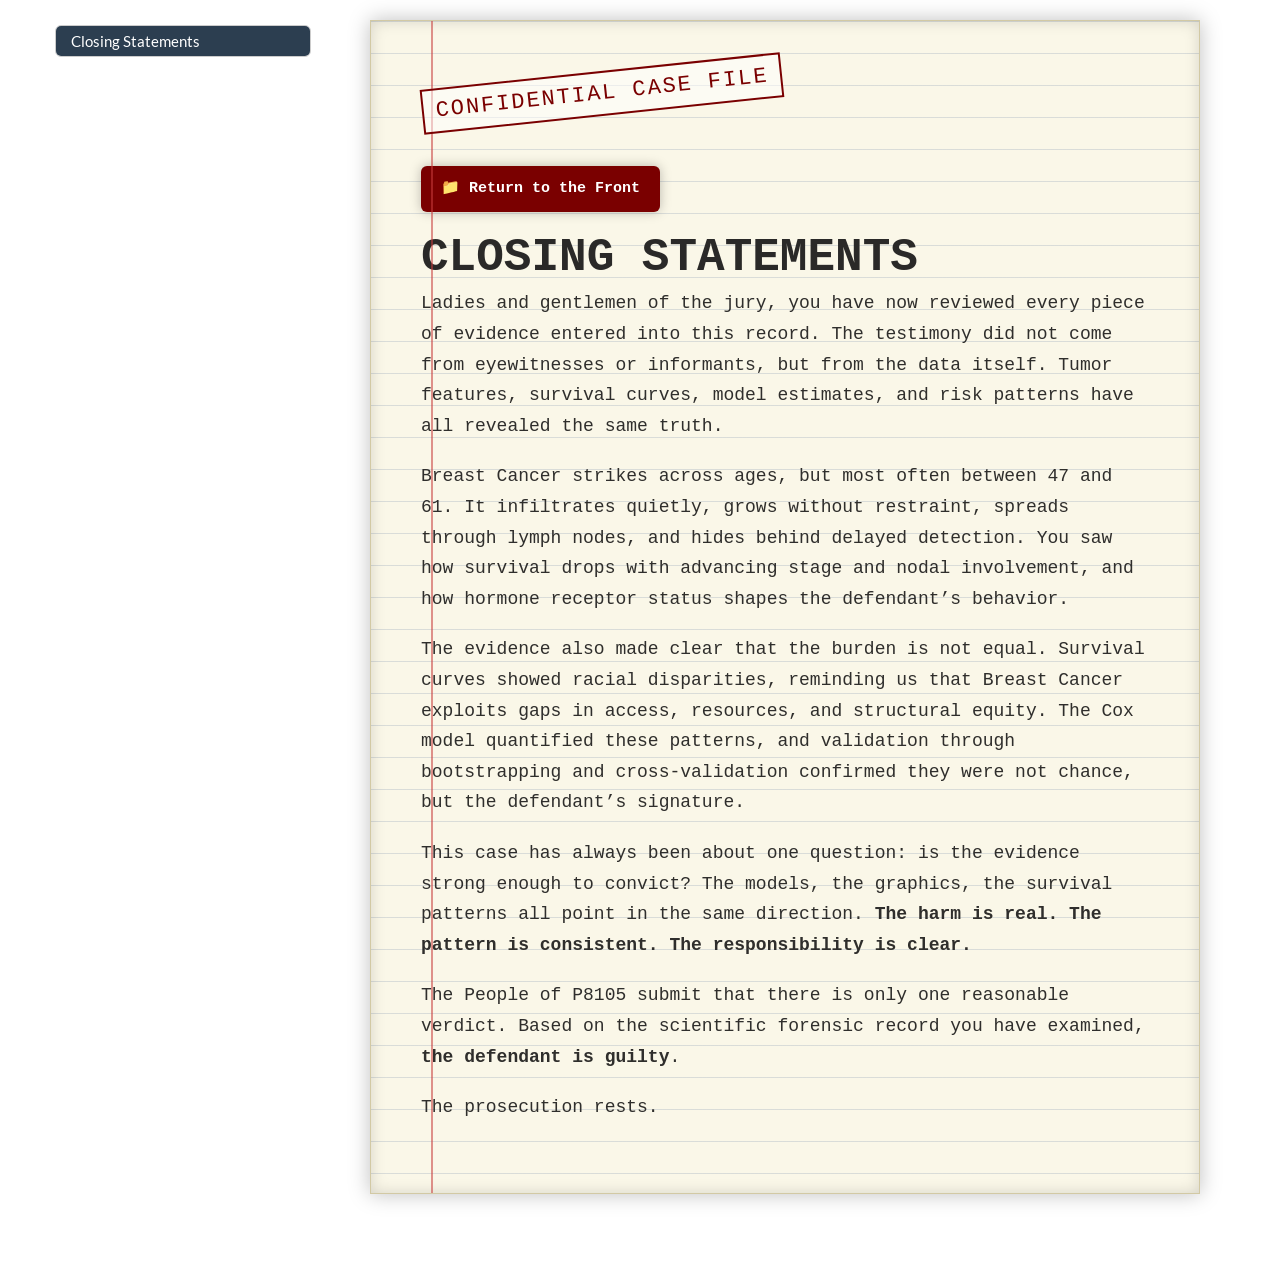
==== closing.html @ 1d9c63f5 "Closing statement" ====
<!DOCTYPE html>

<html>

<head>

<meta charset="utf-8" />
<meta name="generator" content="pandoc" />
<meta http-equiv="X-UA-Compatible" content="IE=EDGE" />




<title>closing.knit</title>

<script>// Pandoc 2.9 adds attributes on both header and div. We remove the former (to
// be compatible with the behavior of Pandoc < 2.8).
document.addEventListener('DOMContentLoaded', function(e) {
  var hs = document.querySelectorAll("div.section[class*='level'] > :first-child");
  var i, h, a;
  for (i = 0; i < hs.length; i++) {
    h = hs[i];
    if (!/^h[1-6]$/i.test(h.tagName)) continue;  // it should be a header h1-h6
    a = h.attributes;
    while (a.length > 0) h.removeAttribute(a[0].name);
  }
});
</script>
<script>/*! jQuery v3.6.0 | (c) OpenJS Foundation and other contributors | jquery.org/license */
!function(e,t){"use strict";"object"==typeof module&&"object"==typeof module.exports?module.exports=e.document?t(e,!0):function(e){if(!e.document)throw new Error("jQuery requires a window with a document");return t(e)}:t(e)}("undefined"!=typeof window?window:this,function(C,e){"use strict";var t=[],r=Object.getPrototypeOf,s=t.slice,g=t.flat?function(e){return t.flat.call(e)}:function(e){return t.concat.apply([],e)},u=t.push,i=t.indexOf,n={},o=n.toString,v=n.hasOwnProperty,a=v.toString,l=a.call(Object),y={},m=function(e){return"function"==typeof e&&"number"!=typeof e.nodeType&&"function"!=typeof e.item},x=function(e){return null!=e&&e===e.window},E=C.document,c={type:!0,src:!0,nonce:!0,noModule:!0};function b(e,t,n){var r,i,o=(n=n||E).createElement("script");if(o.text=e,t)for(r in c)(i=t[r]||t.getAttribute&&t.getAttribute(r))&&o.setAttribute(r,i);n.head.appendChild(o).parentNode.removeChild(o)}function w(e){return null==e?e+"":"object"==typeof e||"function"==typeof e?n[o.call(e)]||"object":typeof e}var f="3.6.0",S=function(e,t){return new S.fn.init(e,t)};function p(e){var t=!!e&&"length"in e&&e.length,n=w(e);return!m(e)&&!x(e)&&("array"===n||0===t||"number"==typeof t&&0<t&&t-1 in e)}S.fn=S.prototype={jquery:f,constructor:S,length:0,toArray:function(){return s.call(this)},get:function(e){return null==e?s.call(this):e<0?this[e+this.length]:this[e]},pushStack:function(e){var t=S.merge(this.constructor(),e);return t.prevObject=this,t},each:function(e){return S.each(this,e)},map:function(n){return this.pushStack(S.map(this,function(e,t){return n.call(e,t,e)}))},slice:function(){return this.pushStack(s.apply(this,arguments))},first:function(){return this.eq(0)},last:function(){return this.eq(-1)},even:function(){return this.pushStack(S.grep(this,function(e,t){return(t+1)%2}))},odd:function(){return this.pushStack(S.grep(this,function(e,t){return t%2}))},eq:function(e){var t=this.length,n=+e+(e<0?t:0);return this.pushStack(0<=n&&n<t?[this[n]]:[])},end:function(){return this.prevObject||this.constructor()},push:u,sort:t.sort,splice:t.splice},S.extend=S.fn.extend=function(){var e,t,n,r,i,o,a=arguments[0]||{},s=1,u=arguments.length,l=!1;for("boolean"==typeof a&&(l=a,a=arguments[s]||{},s++),"object"==typeof a||m(a)||(a={}),s===u&&(a=this,s--);s<u;s++)if(null!=(e=arguments[s]))for(t in e)r=e[t],"__proto__"!==t&&a!==r&&(l&&r&&(S.isPlainObject(r)||(i=Array.isArray(r)))?(n=a[t],o=i&&!Array.isArray(n)?[]:i||S.isPlainObject(n)?n:{},i=!1,a[t]=S.extend(l,o,r)):void 0!==r&&(a[t]=r));return a},S.extend({expando:"jQuery"+(f+Math.random()).replace(/\D/g,""),isReady:!0,error:function(e){throw new Error(e)},noop:function(){},isPlainObject:function(e){var t,n;return!(!e||"[object Object]"!==o.call(e))&&(!(t=r(e))||"function"==typeof(n=v.call(t,"constructor")&&t.constructor)&&a.call(n)===l)},isEmptyObject:function(e){var t;for(t in e)return!1;return!0},globalEval:function(e,t,n){b(e,{nonce:t&&t.nonce},n)},each:function(e,t){var n,r=0;if(p(e)){for(n=e.length;r<n;r++)if(!1===t.call(e[r],r,e[r]))break}else for(r in e)if(!1===t.call(e[r],r,e[r]))break;return e},makeArray:function(e,t){var n=t||[];return null!=e&&(p(Object(e))?S.merge(n,"string"==typeof e?[e]:e):u.call(n,e)),n},inArray:function(e,t,n){return null==t?-1:i.call(t,e,n)},merge:function(e,t){for(var n=+t.length,r=0,i=e.length;r<n;r++)e[i++]=t[r];return e.length=i,e},grep:function(e,t,n){for(var r=[],i=0,o=e.length,a=!n;i<o;i++)!t(e[i],i)!==a&&r.push(e[i]);return r},map:function(e,t,n){var r,i,o=0,a=[];if(p(e))for(r=e.length;o<r;o++)null!=(i=t(e[o],o,n))&&a.push(i);else for(o in e)null!=(i=t(e[o],o,n))&&a.push(i);return g(a)},guid:1,support:y}),"function"==typeof Symbol&&(S.fn[Symbol.iterator]=t[Symbol.iterator]),S.each("Boolean Number String Function Array Date RegExp Object Error Symbol".split(" "),function(e,t){n["[object "+t+"]"]=t.toLowerCase()});var d=function(n){var e,d,b,o,i,h,f,g,w,u,l,T,C,a,E,v,s,c,y,S="sizzle"+1*new Date,p=n.document,k=0,r=0,m=ue(),x=ue(),A=ue(),N=ue(),j=function(e,t){return e===t&&(l=!0),0},D={}.hasOwnProperty,t=[],q=t.pop,L=t.push,H=t.push,O=t.slice,P=function(e,t){for(var n=0,r=e.length;n<r;n++)if(e[n]===t)return n;return-1},R="checked|selected|async|autofocus|autoplay|controls|defer|disabled|hidden|ismap|loop|multiple|open|readonly|required|scoped",M="[\\x20\\t\\r\\n\\f]",I="(?:\\\\[\\da-fA-F]{1,6}"+M+"?|\\\\[^\\r\\n\\f]|[\\w-]|[^\0-\\x7f])+",W="\\["+M+"*("+I+")(?:"+M+"*([*^$|!~]?=)"+M+"*(?:'((?:\\\\.|[^\\\\'])*)'|\"((?:\\\\.|[^\\\\\"])*)\"|("+I+"))|)"+M+"*\\]",F=":("+I+")(?:\\((('((?:\\\\.|[^\\\\'])*)'|\"((?:\\\\.|[^\\\\\"])*)\")|((?:\\\\.|[^\\\\()[\\]]|"+W+")*)|.*)\\)|)",B=new RegExp(M+"+","g"),$=new RegExp("^"+M+"+|((?:^|[^\\\\])(?:\\\\.)*)"+M+"+$","g"),_=new RegExp("^"+M+"*,"+M+"*"),z=new RegExp("^"+M+"*([>+~]|"+M+")"+M+"*"),U=new RegExp(M+"|>"),X=new RegExp(F),V=new RegExp("^"+I+"$"),G={ID:new RegExp("^#("+I+")"),CLASS:new RegExp("^\\.("+I+")"),TAG:new RegExp("^("+I+"|[*])"),ATTR:new RegExp("^"+W),PSEUDO:new RegExp("^"+F),CHILD:new RegExp("^:(only|first|last|nth|nth-last)-(child|of-type)(?:\\("+M+"*(even|odd|(([+-]|)(\\d*)n|)"+M+"*(?:([+-]|)"+M+"*(\\d+)|))"+M+"*\\)|)","i"),bool:new RegExp("^(?:"+R+")$","i"),needsContext:new RegExp("^"+M+"*[>+~]|:(even|odd|eq|gt|lt|nth|first|last)(?:\\("+M+"*((?:-\\d)?\\d*)"+M+"*\\)|)(?=[^-]|$)","i")},Y=/HTML$/i,Q=/^(?:input|select|textarea|button)$/i,J=/^h\d$/i,K=/^[^{]+\{\s*\[native \w/,Z=/^(?:#([\w-]+)|(\w+)|\.([\w-]+))$/,ee=/[+~]/,te=new RegExp("\\\\[\\da-fA-F]{1,6}"+M+"?|\\\\([^\\r\\n\\f])","g"),ne=function(e,t){var n="0x"+e.slice(1)-65536;return t||(n<0?String.fromCharCode(n+65536):String.fromCharCode(n>>10|55296,1023&n|56320))},re=/([\0-\x1f\x7f]|^-?\d)|^-$|[^\0-\x1f\x7f-\uFFFF\w-]/g,ie=function(e,t){return t?"\0"===e?"\ufffd":e.slice(0,-1)+"\\"+e.charCodeAt(e.length-1).toString(16)+" ":"\\"+e},oe=function(){T()},ae=be(function(e){return!0===e.disabled&&"fieldset"===e.nodeName.toLowerCase()},{dir:"parentNode",next:"legend"});try{H.apply(t=O.call(p.childNodes),p.childNodes),t[p.childNodes.length].nodeType}catch(e){H={apply:t.length?function(e,t){L.apply(e,O.call(t))}:function(e,t){var n=e.length,r=0;while(e[n++]=t[r++]);e.length=n-1}}}function se(t,e,n,r){var i,o,a,s,u,l,c,f=e&&e.ownerDocument,p=e?e.nodeType:9;if(n=n||[],"string"!=typeof t||!t||1!==p&&9!==p&&11!==p)return n;if(!r&&(T(e),e=e||C,E)){if(11!==p&&(u=Z.exec(t)))if(i=u[1]){if(9===p){if(!(a=e.getElementById(i)))return n;if(a.id===i)return n.push(a),n}else if(f&&(a=f.getElementById(i))&&y(e,a)&&a.id===i)return n.push(a),n}else{if(u[2])return H.apply(n,e.getElementsByTagName(t)),n;if((i=u[3])&&d.getElementsByClassName&&e.getElementsByClassName)return H.apply(n,e.getElementsByClassName(i)),n}if(d.qsa&&!N[t+" "]&&(!v||!v.test(t))&&(1!==p||"object"!==e.nodeName.toLowerCase())){if(c=t,f=e,1===p&&(U.test(t)||z.test(t))){(f=ee.test(t)&&ye(e.parentNode)||e)===e&&d.scope||((s=e.getAttribute("id"))?s=s.replace(re,ie):e.setAttribute("id",s=S)),o=(l=h(t)).length;while(o--)l[o]=(s?"#"+s:":scope")+" "+xe(l[o]);c=l.join(",")}try{return H.apply(n,f.querySelectorAll(c)),n}catch(e){N(t,!0)}finally{s===S&&e.removeAttribute("id")}}}return g(t.replace($,"$1"),e,n,r)}function ue(){var r=[];return function e(t,n){return r.push(t+" ")>b.cacheLength&&delete e[r.shift()],e[t+" "]=n}}function le(e){return e[S]=!0,e}function ce(e){var t=C.createElement("fieldset");try{return!!e(t)}catch(e){return!1}finally{t.parentNode&&t.parentNode.removeChild(t),t=null}}function fe(e,t){var n=e.split("|"),r=n.length;while(r--)b.attrHandle[n[r]]=t}function pe(e,t){var n=t&&e,r=n&&1===e.nodeType&&1===t.nodeType&&e.sourceIndex-t.sourceIndex;if(r)return r;if(n)while(n=n.nextSibling)if(n===t)return-1;return e?1:-1}function de(t){return function(e){return"input"===e.nodeName.toLowerCase()&&e.type===t}}function he(n){return function(e){var t=e.nodeName.toLowerCase();return("input"===t||"button"===t)&&e.type===n}}function ge(t){return function(e){return"form"in e?e.parentNode&&!1===e.disabled?"label"in e?"label"in e.parentNode?e.parentNode.disabled===t:e.disabled===t:e.isDisabled===t||e.isDisabled!==!t&&ae(e)===t:e.disabled===t:"label"in e&&e.disabled===t}}function ve(a){return le(function(o){return o=+o,le(function(e,t){var n,r=a([],e.length,o),i=r.length;while(i--)e[n=r[i]]&&(e[n]=!(t[n]=e[n]))})})}function ye(e){return e&&"undefined"!=typeof e.getElementsByTagName&&e}for(e in d=se.support={},i=se.isXML=function(e){var t=e&&e.namespaceURI,n=e&&(e.ownerDocument||e).documentElement;return!Y.test(t||n&&n.nodeName||"HTML")},T=se.setDocument=function(e){var t,n,r=e?e.ownerDocument||e:p;return r!=C&&9===r.nodeType&&r.documentElement&&(a=(C=r).documentElement,E=!i(C),p!=C&&(n=C.defaultView)&&n.top!==n&&(n.addEventListener?n.addEventListener("unload",oe,!1):n.attachEvent&&n.attachEvent("onunload",oe)),d.scope=ce(function(e){return a.appendChild(e).appendChild(C.createElement("div")),"undefined"!=typeof e.querySelectorAll&&!e.querySelectorAll(":scope fieldset div").length}),d.attributes=ce(function(e){return e.className="i",!e.getAttribute("className")}),d.getElementsByTagName=ce(function(e){return e.appendChild(C.createComment("")),!e.getElementsByTagName("*").length}),d.getElementsByClassName=K.test(C.getElementsByClassName),d.getById=ce(function(e){return a.appendChild(e).id=S,!C.getElementsByName||!C.getElementsByName(S).length}),d.getById?(b.filter.ID=function(e){var t=e.replace(te,ne);return function(e){return e.getAttribute("id")===t}},b.find.ID=function(e,t){if("undefined"!=typeof t.getElementById&&E){var n=t.getElementById(e);return n?[n]:[]}}):(b.filter.ID=function(e){var n=e.replace(te,ne);return function(e){var t="undefined"!=typeof e.getAttributeNode&&e.getAttributeNode("id");return t&&t.value===n}},b.find.ID=function(e,t){if("undefined"!=typeof t.getElementById&&E){var n,r,i,o=t.getElementById(e);if(o){if((n=o.getAttributeNode("id"))&&n.value===e)return[o];i=t.getElementsByName(e),r=0;while(o=i[r++])if((n=o.getAttributeNode("id"))&&n.value===e)return[o]}return[]}}),b.find.TAG=d.getElementsByTagName?function(e,t){return"undefined"!=typeof t.getElementsByTagName?t.getElementsByTagName(e):d.qsa?t.querySelectorAll(e):void 0}:function(e,t){var n,r=[],i=0,o=t.getElementsByTagName(e);if("*"===e){while(n=o[i++])1===n.nodeType&&r.push(n);return r}return o},b.find.CLASS=d.getElementsByClassName&&function(e,t){if("undefined"!=typeof t.getElementsByClassName&&E)return t.getElementsByClassName(e)},s=[],v=[],(d.qsa=K.test(C.querySelectorAll))&&(ce(function(e){var t;a.appendChild(e).innerHTML="<a id='"+S+"'></a><select id='"+S+"-\r\\' msallowcapture=''><option selected=''></option></select>",e.querySelectorAll("[msallowcapture^='']").length&&v.push("[*^$]="+M+"*(?:''|\"\")"),e.querySelectorAll("[selected]").length||v.push("\\["+M+"*(?:value|"+R+")"),e.querySelectorAll("[id~="+S+"-]").length||v.push("~="),(t=C.createElement("input")).setAttribute("name",""),e.appendChild(t),e.querySelectorAll("[name='']").length||v.push("\\["+M+"*name"+M+"*="+M+"*(?:''|\"\")"),e.querySelectorAll(":checked").length||v.push(":checked"),e.querySelectorAll("a#"+S+"+*").length||v.push(".#.+[+~]"),e.querySelectorAll("\\\f"),v.push("[\\r\\n\\f]")}),ce(function(e){e.innerHTML="<a href='' disabled='disabled'></a><select disabled='disabled'><option/></select>";var t=C.createElement("input");t.setAttribute("type","hidden"),e.appendChild(t).setAttribute("name","D"),e.querySelectorAll("[name=d]").length&&v.push("name"+M+"*[*^$|!~]?="),2!==e.querySelectorAll(":enabled").length&&v.push(":enabled",":disabled"),a.appendChild(e).disabled=!0,2!==e.querySelectorAll(":disabled").length&&v.push(":enabled",":disabled"),e.querySelectorAll("*,:x"),v.push(",.*:")})),(d.matchesSelector=K.test(c=a.matches||a.webkitMatchesSelector||a.mozMatchesSelector||a.oMatchesSelector||a.msMatchesSelector))&&ce(function(e){d.disconnectedMatch=c.call(e,"*"),c.call(e,"[s!='']:x"),s.push("!=",F)}),v=v.length&&new RegExp(v.join("|")),s=s.length&&new RegExp(s.join("|")),t=K.test(a.compareDocumentPosition),y=t||K.test(a.contains)?function(e,t){var n=9===e.nodeType?e.documentElement:e,r=t&&t.parentNode;return e===r||!(!r||1!==r.nodeType||!(n.contains?n.contains(r):e.compareDocumentPosition&&16&e.compareDocumentPosition(r)))}:function(e,t){if(t)while(t=t.parentNode)if(t===e)return!0;return!1},j=t?function(e,t){if(e===t)return l=!0,0;var n=!e.compareDocumentPosition-!t.compareDocumentPosition;return n||(1&(n=(e.ownerDocument||e)==(t.ownerDocument||t)?e.compareDocumentPosition(t):1)||!d.sortDetached&&t.compareDocumentPosition(e)===n?e==C||e.ownerDocument==p&&y(p,e)?-1:t==C||t.ownerDocument==p&&y(p,t)?1:u?P(u,e)-P(u,t):0:4&n?-1:1)}:function(e,t){if(e===t)return l=!0,0;var n,r=0,i=e.parentNode,o=t.parentNode,a=[e],s=[t];if(!i||!o)return e==C?-1:t==C?1:i?-1:o?1:u?P(u,e)-P(u,t):0;if(i===o)return pe(e,t);n=e;while(n=n.parentNode)a.unshift(n);n=t;while(n=n.parentNode)s.unshift(n);while(a[r]===s[r])r++;return r?pe(a[r],s[r]):a[r]==p?-1:s[r]==p?1:0}),C},se.matches=function(e,t){return se(e,null,null,t)},se.matchesSelector=function(e,t){if(T(e),d.matchesSelector&&E&&!N[t+" "]&&(!s||!s.test(t))&&(!v||!v.test(t)))try{var n=c.call(e,t);if(n||d.disconnectedMatch||e.document&&11!==e.document.nodeType)return n}catch(e){N(t,!0)}return 0<se(t,C,null,[e]).length},se.contains=function(e,t){return(e.ownerDocument||e)!=C&&T(e),y(e,t)},se.attr=function(e,t){(e.ownerDocument||e)!=C&&T(e);var n=b.attrHandle[t.toLowerCase()],r=n&&D.call(b.attrHandle,t.toLowerCase())?n(e,t,!E):void 0;return void 0!==r?r:d.attributes||!E?e.getAttribute(t):(r=e.getAttributeNode(t))&&r.specified?r.value:null},se.escape=function(e){return(e+"").replace(re,ie)},se.error=function(e){throw new Error("Syntax error, unrecognized expression: "+e)},se.uniqueSort=function(e){var t,n=[],r=0,i=0;if(l=!d.detectDuplicates,u=!d.sortStable&&e.slice(0),e.sort(j),l){while(t=e[i++])t===e[i]&&(r=n.push(i));while(r--)e.splice(n[r],1)}return u=null,e},o=se.getText=function(e){var t,n="",r=0,i=e.nodeType;if(i){if(1===i||9===i||11===i){if("string"==typeof e.textContent)return e.textContent;for(e=e.firstChild;e;e=e.nextSibling)n+=o(e)}else if(3===i||4===i)return e.nodeValue}else while(t=e[r++])n+=o(t);return n},(b=se.selectors={cacheLength:50,createPseudo:le,match:G,attrHandle:{},find:{},relative:{">":{dir:"parentNode",first:!0}," ":{dir:"parentNode"},"+":{dir:"previousSibling",first:!0},"~":{dir:"previousSibling"}},preFilter:{ATTR:function(e){return e[1]=e[1].replace(te,ne),e[3]=(e[3]||e[4]||e[5]||"").replace(te,ne),"~="===e[2]&&(e[3]=" "+e[3]+" "),e.slice(0,4)},CHILD:function(e){return e[1]=e[1].toLowerCase(),"nth"===e[1].slice(0,3)?(e[3]||se.error(e[0]),e[4]=+(e[4]?e[5]+(e[6]||1):2*("even"===e[3]||"odd"===e[3])),e[5]=+(e[7]+e[8]||"odd"===e[3])):e[3]&&se.error(e[0]),e},PSEUDO:function(e){var t,n=!e[6]&&e[2];return G.CHILD.test(e[0])?null:(e[3]?e[2]=e[4]||e[5]||"":n&&X.test(n)&&(t=h(n,!0))&&(t=n.indexOf(")",n.length-t)-n.length)&&(e[0]=e[0].slice(0,t),e[2]=n.slice(0,t)),e.slice(0,3))}},filter:{TAG:function(e){var t=e.replace(te,ne).toLowerCase();return"*"===e?function(){return!0}:function(e){return e.nodeName&&e.nodeName.toLowerCase()===t}},CLASS:function(e){var t=m[e+" "];return t||(t=new RegExp("(^|"+M+")"+e+"("+M+"|$)"))&&m(e,function(e){return t.test("string"==typeof e.className&&e.className||"undefined"!=typeof e.getAttribute&&e.getAttribute("class")||"")})},ATTR:function(n,r,i){return function(e){var t=se.attr(e,n);return null==t?"!="===r:!r||(t+="","="===r?t===i:"!="===r?t!==i:"^="===r?i&&0===t.indexOf(i):"*="===r?i&&-1<t.indexOf(i):"$="===r?i&&t.slice(-i.length)===i:"~="===r?-1<(" "+t.replace(B," ")+" ").indexOf(i):"|="===r&&(t===i||t.slice(0,i.length+1)===i+"-"))}},CHILD:function(h,e,t,g,v){var y="nth"!==h.slice(0,3),m="last"!==h.slice(-4),x="of-type"===e;return 1===g&&0===v?function(e){return!!e.parentNode}:function(e,t,n){var r,i,o,a,s,u,l=y!==m?"nextSibling":"previousSibling",c=e.parentNode,f=x&&e.nodeName.toLowerCase(),p=!n&&!x,d=!1;if(c){if(y){while(l){a=e;while(a=a[l])if(x?a.nodeName.toLowerCase()===f:1===a.nodeType)return!1;u=l="only"===h&&!u&&"nextSibling"}return!0}if(u=[m?c.firstChild:c.lastChild],m&&p){d=(s=(r=(i=(o=(a=c)[S]||(a[S]={}))[a.uniqueID]||(o[a.uniqueID]={}))[h]||[])[0]===k&&r[1])&&r[2],a=s&&c.childNodes[s];while(a=++s&&a&&a[l]||(d=s=0)||u.pop())if(1===a.nodeType&&++d&&a===e){i[h]=[k,s,d];break}}else if(p&&(d=s=(r=(i=(o=(a=e)[S]||(a[S]={}))[a.uniqueID]||(o[a.uniqueID]={}))[h]||[])[0]===k&&r[1]),!1===d)while(a=++s&&a&&a[l]||(d=s=0)||u.pop())if((x?a.nodeName.toLowerCase()===f:1===a.nodeType)&&++d&&(p&&((i=(o=a[S]||(a[S]={}))[a.uniqueID]||(o[a.uniqueID]={}))[h]=[k,d]),a===e))break;return(d-=v)===g||d%g==0&&0<=d/g}}},PSEUDO:function(e,o){var t,a=b.pseudos[e]||b.setFilters[e.toLowerCase()]||se.error("unsupported pseudo: "+e);return a[S]?a(o):1<a.length?(t=[e,e,"",o],b.setFilters.hasOwnProperty(e.toLowerCase())?le(function(e,t){var n,r=a(e,o),i=r.length;while(i--)e[n=P(e,r[i])]=!(t[n]=r[i])}):function(e){return a(e,0,t)}):a}},pseudos:{not:le(function(e){var r=[],i=[],s=f(e.replace($,"$1"));return s[S]?le(function(e,t,n,r){var i,o=s(e,null,r,[]),a=e.length;while(a--)(i=o[a])&&(e[a]=!(t[a]=i))}):function(e,t,n){return r[0]=e,s(r,null,n,i),r[0]=null,!i.pop()}}),has:le(function(t){return function(e){return 0<se(t,e).length}}),contains:le(function(t){return t=t.replace(te,ne),function(e){return-1<(e.textContent||o(e)).indexOf(t)}}),lang:le(function(n){return V.test(n||"")||se.error("unsupported lang: "+n),n=n.replace(te,ne).toLowerCase(),function(e){var t;do{if(t=E?e.lang:e.getAttribute("xml:lang")||e.getAttribute("lang"))return(t=t.toLowerCase())===n||0===t.indexOf(n+"-")}while((e=e.parentNode)&&1===e.nodeType);return!1}}),target:function(e){var t=n.location&&n.location.hash;return t&&t.slice(1)===e.id},root:function(e){return e===a},focus:function(e){return e===C.activeElement&&(!C.hasFocus||C.hasFocus())&&!!(e.type||e.href||~e.tabIndex)},enabled:ge(!1),disabled:ge(!0),checked:function(e){var t=e.nodeName.toLowerCase();return"input"===t&&!!e.checked||"option"===t&&!!e.selected},selected:function(e){return e.parentNode&&e.parentNode.selectedIndex,!0===e.selected},empty:function(e){for(e=e.firstChild;e;e=e.nextSibling)if(e.nodeType<6)return!1;return!0},parent:function(e){return!b.pseudos.empty(e)},header:function(e){return J.test(e.nodeName)},input:function(e){return Q.test(e.nodeName)},button:function(e){var t=e.nodeName.toLowerCase();return"input"===t&&"button"===e.type||"button"===t},text:function(e){var t;return"input"===e.nodeName.toLowerCase()&&"text"===e.type&&(null==(t=e.getAttribute("type"))||"text"===t.toLowerCase())},first:ve(function(){return[0]}),last:ve(function(e,t){return[t-1]}),eq:ve(function(e,t,n){return[n<0?n+t:n]}),even:ve(function(e,t){for(var n=0;n<t;n+=2)e.push(n);return e}),odd:ve(function(e,t){for(var n=1;n<t;n+=2)e.push(n);return e}),lt:ve(function(e,t,n){for(var r=n<0?n+t:t<n?t:n;0<=--r;)e.push(r);return e}),gt:ve(function(e,t,n){for(var r=n<0?n+t:n;++r<t;)e.push(r);return e})}}).pseudos.nth=b.pseudos.eq,{radio:!0,checkbox:!0,file:!0,password:!0,image:!0})b.pseudos[e]=de(e);for(e in{submit:!0,reset:!0})b.pseudos[e]=he(e);function me(){}function xe(e){for(var t=0,n=e.length,r="";t<n;t++)r+=e[t].value;return r}function be(s,e,t){var u=e.dir,l=e.next,c=l||u,f=t&&"parentNode"===c,p=r++;return e.first?function(e,t,n){while(e=e[u])if(1===e.nodeType||f)return s(e,t,n);return!1}:function(e,t,n){var r,i,o,a=[k,p];if(n){while(e=e[u])if((1===e.nodeType||f)&&s(e,t,n))return!0}else while(e=e[u])if(1===e.nodeType||f)if(i=(o=e[S]||(e[S]={}))[e.uniqueID]||(o[e.uniqueID]={}),l&&l===e.nodeName.toLowerCase())e=e[u]||e;else{if((r=i[c])&&r[0]===k&&r[1]===p)return a[2]=r[2];if((i[c]=a)[2]=s(e,t,n))return!0}return!1}}function we(i){return 1<i.length?function(e,t,n){var r=i.length;while(r--)if(!i[r](e,t,n))return!1;return!0}:i[0]}function Te(e,t,n,r,i){for(var o,a=[],s=0,u=e.length,l=null!=t;s<u;s++)(o=e[s])&&(n&&!n(o,r,i)||(a.push(o),l&&t.push(s)));return a}function Ce(d,h,g,v,y,e){return v&&!v[S]&&(v=Ce(v)),y&&!y[S]&&(y=Ce(y,e)),le(function(e,t,n,r){var i,o,a,s=[],u=[],l=t.length,c=e||function(e,t,n){for(var r=0,i=t.length;r<i;r++)se(e,t[r],n);return n}(h||"*",n.nodeType?[n]:n,[]),f=!d||!e&&h?c:Te(c,s,d,n,r),p=g?y||(e?d:l||v)?[]:t:f;if(g&&g(f,p,n,r),v){i=Te(p,u),v(i,[],n,r),o=i.length;while(o--)(a=i[o])&&(p[u[o]]=!(f[u[o]]=a))}if(e){if(y||d){if(y){i=[],o=p.length;while(o--)(a=p[o])&&i.push(f[o]=a);y(null,p=[],i,r)}o=p.length;while(o--)(a=p[o])&&-1<(i=y?P(e,a):s[o])&&(e[i]=!(t[i]=a))}}else p=Te(p===t?p.splice(l,p.length):p),y?y(null,t,p,r):H.apply(t,p)})}function Ee(e){for(var i,t,n,r=e.length,o=b.relative[e[0].type],a=o||b.relative[" "],s=o?1:0,u=be(function(e){return e===i},a,!0),l=be(function(e){return-1<P(i,e)},a,!0),c=[function(e,t,n){var r=!o&&(n||t!==w)||((i=t).nodeType?u(e,t,n):l(e,t,n));return i=null,r}];s<r;s++)if(t=b.relative[e[s].type])c=[be(we(c),t)];else{if((t=b.filter[e[s].type].apply(null,e[s].matches))[S]){for(n=++s;n<r;n++)if(b.relative[e[n].type])break;return Ce(1<s&&we(c),1<s&&xe(e.slice(0,s-1).concat({value:" "===e[s-2].type?"*":""})).replace($,"$1"),t,s<n&&Ee(e.slice(s,n)),n<r&&Ee(e=e.slice(n)),n<r&&xe(e))}c.push(t)}return we(c)}return me.prototype=b.filters=b.pseudos,b.setFilters=new me,h=se.tokenize=function(e,t){var n,r,i,o,a,s,u,l=x[e+" "];if(l)return t?0:l.slice(0);a=e,s=[],u=b.preFilter;while(a){for(o in n&&!(r=_.exec(a))||(r&&(a=a.slice(r[0].length)||a),s.push(i=[])),n=!1,(r=z.exec(a))&&(n=r.shift(),i.push({value:n,type:r[0].replace($," ")}),a=a.slice(n.length)),b.filter)!(r=G[o].exec(a))||u[o]&&!(r=u[o](r))||(n=r.shift(),i.push({value:n,type:o,matches:r}),a=a.slice(n.length));if(!n)break}return t?a.length:a?se.error(e):x(e,s).slice(0)},f=se.compile=function(e,t){var n,v,y,m,x,r,i=[],o=[],a=A[e+" "];if(!a){t||(t=h(e)),n=t.length;while(n--)(a=Ee(t[n]))[S]?i.push(a):o.push(a);(a=A(e,(v=o,m=0<(y=i).length,x=0<v.length,r=function(e,t,n,r,i){var o,a,s,u=0,l="0",c=e&&[],f=[],p=w,d=e||x&&b.find.TAG("*",i),h=k+=null==p?1:Math.random()||.1,g=d.length;for(i&&(w=t==C||t||i);l!==g&&null!=(o=d[l]);l++){if(x&&o){a=0,t||o.ownerDocument==C||(T(o),n=!E);while(s=v[a++])if(s(o,t||C,n)){r.push(o);break}i&&(k=h)}m&&((o=!s&&o)&&u--,e&&c.push(o))}if(u+=l,m&&l!==u){a=0;while(s=y[a++])s(c,f,t,n);if(e){if(0<u)while(l--)c[l]||f[l]||(f[l]=q.call(r));f=Te(f)}H.apply(r,f),i&&!e&&0<f.length&&1<u+y.length&&se.uniqueSort(r)}return i&&(k=h,w=p),c},m?le(r):r))).selector=e}return a},g=se.select=function(e,t,n,r){var i,o,a,s,u,l="function"==typeof e&&e,c=!r&&h(e=l.selector||e);if(n=n||[],1===c.length){if(2<(o=c[0]=c[0].slice(0)).length&&"ID"===(a=o[0]).type&&9===t.nodeType&&E&&b.relative[o[1].type]){if(!(t=(b.find.ID(a.matches[0].replace(te,ne),t)||[])[0]))return n;l&&(t=t.parentNode),e=e.slice(o.shift().value.length)}i=G.needsContext.test(e)?0:o.length;while(i--){if(a=o[i],b.relative[s=a.type])break;if((u=b.find[s])&&(r=u(a.matches[0].replace(te,ne),ee.test(o[0].type)&&ye(t.parentNode)||t))){if(o.splice(i,1),!(e=r.length&&xe(o)))return H.apply(n,r),n;break}}}return(l||f(e,c))(r,t,!E,n,!t||ee.test(e)&&ye(t.parentNode)||t),n},d.sortStable=S.split("").sort(j).join("")===S,d.detectDuplicates=!!l,T(),d.sortDetached=ce(function(e){return 1&e.compareDocumentPosition(C.createElement("fieldset"))}),ce(function(e){return e.innerHTML="<a href='#'></a>","#"===e.firstChild.getAttribute("href")})||fe("type|href|height|width",function(e,t,n){if(!n)return e.getAttribute(t,"type"===t.toLowerCase()?1:2)}),d.attributes&&ce(function(e){return e.innerHTML="<input/>",e.firstChild.setAttribute("value",""),""===e.firstChild.getAttribute("value")})||fe("value",function(e,t,n){if(!n&&"input"===e.nodeName.toLowerCase())return e.defaultValue}),ce(function(e){return null==e.getAttribute("disabled")})||fe(R,function(e,t,n){var r;if(!n)return!0===e[t]?t.toLowerCase():(r=e.getAttributeNode(t))&&r.specified?r.value:null}),se}(C);S.find=d,S.expr=d.selectors,S.expr[":"]=S.expr.pseudos,S.uniqueSort=S.unique=d.uniqueSort,S.text=d.getText,S.isXMLDoc=d.isXML,S.contains=d.contains,S.escapeSelector=d.escape;var h=function(e,t,n){var r=[],i=void 0!==n;while((e=e[t])&&9!==e.nodeType)if(1===e.nodeType){if(i&&S(e).is(n))break;r.push(e)}return r},T=function(e,t){for(var n=[];e;e=e.nextSibling)1===e.nodeType&&e!==t&&n.push(e);return n},k=S.expr.match.needsContext;function A(e,t){return e.nodeName&&e.nodeName.toLowerCase()===t.toLowerCase()}var N=/^<([a-z][^\/\0>:\x20\t\r\n\f]*)[\x20\t\r\n\f]*\/?>(?:<\/\1>|)$/i;function j(e,n,r){return m(n)?S.grep(e,function(e,t){return!!n.call(e,t,e)!==r}):n.nodeType?S.grep(e,function(e){return e===n!==r}):"string"!=typeof n?S.grep(e,function(e){return-1<i.call(n,e)!==r}):S.filter(n,e,r)}S.filter=function(e,t,n){var r=t[0];return n&&(e=":not("+e+")"),1===t.length&&1===r.nodeType?S.find.matchesSelector(r,e)?[r]:[]:S.find.matches(e,S.grep(t,function(e){return 1===e.nodeType}))},S.fn.extend({find:function(e){var t,n,r=this.length,i=this;if("string"!=typeof e)return this.pushStack(S(e).filter(function(){for(t=0;t<r;t++)if(S.contains(i[t],this))return!0}));for(n=this.pushStack([]),t=0;t<r;t++)S.find(e,i[t],n);return 1<r?S.uniqueSort(n):n},filter:function(e){return this.pushStack(j(this,e||[],!1))},not:function(e){return this.pushStack(j(this,e||[],!0))},is:function(e){return!!j(this,"string"==typeof e&&k.test(e)?S(e):e||[],!1).length}});var D,q=/^(?:\s*(<[\w\W]+>)[^>]*|#([\w-]+))$/;(S.fn.init=function(e,t,n){var r,i;if(!e)return this;if(n=n||D,"string"==typeof e){if(!(r="<"===e[0]&&">"===e[e.length-1]&&3<=e.length?[null,e,null]:q.exec(e))||!r[1]&&t)return!t||t.jquery?(t||n).find(e):this.constructor(t).find(e);if(r[1]){if(t=t instanceof S?t[0]:t,S.merge(this,S.parseHTML(r[1],t&&t.nodeType?t.ownerDocument||t:E,!0)),N.test(r[1])&&S.isPlainObject(t))for(r in t)m(this[r])?this[r](t[r]):this.attr(r,t[r]);return this}return(i=E.getElementById(r[2]))&&(this[0]=i,this.length=1),this}return e.nodeType?(this[0]=e,this.length=1,this):m(e)?void 0!==n.ready?n.ready(e):e(S):S.makeArray(e,this)}).prototype=S.fn,D=S(E);var L=/^(?:parents|prev(?:Until|All))/,H={children:!0,contents:!0,next:!0,prev:!0};function O(e,t){while((e=e[t])&&1!==e.nodeType);return e}S.fn.extend({has:function(e){var t=S(e,this),n=t.length;return this.filter(function(){for(var e=0;e<n;e++)if(S.contains(this,t[e]))return!0})},closest:function(e,t){var n,r=0,i=this.length,o=[],a="string"!=typeof e&&S(e);if(!k.test(e))for(;r<i;r++)for(n=this[r];n&&n!==t;n=n.parentNode)if(n.nodeType<11&&(a?-1<a.index(n):1===n.nodeType&&S.find.matchesSelector(n,e))){o.push(n);break}return this.pushStack(1<o.length?S.uniqueSort(o):o)},index:function(e){return e?"string"==typeof e?i.call(S(e),this[0]):i.call(this,e.jquery?e[0]:e):this[0]&&this[0].parentNode?this.first().prevAll().length:-1},add:function(e,t){return this.pushStack(S.uniqueSort(S.merge(this.get(),S(e,t))))},addBack:function(e){return this.add(null==e?this.prevObject:this.prevObject.filter(e))}}),S.each({parent:function(e){var t=e.parentNode;return t&&11!==t.nodeType?t:null},parents:function(e){return h(e,"parentNode")},parentsUntil:function(e,t,n){return h(e,"parentNode",n)},next:function(e){return O(e,"nextSibling")},prev:function(e){return O(e,"previousSibling")},nextAll:function(e){return h(e,"nextSibling")},prevAll:function(e){return h(e,"previousSibling")},nextUntil:function(e,t,n){return h(e,"nextSibling",n)},prevUntil:function(e,t,n){return h(e,"previousSibling",n)},siblings:function(e){return T((e.parentNode||{}).firstChild,e)},children:function(e){return T(e.firstChild)},contents:function(e){return null!=e.contentDocument&&r(e.contentDocument)?e.contentDocument:(A(e,"template")&&(e=e.content||e),S.merge([],e.childNodes))}},function(r,i){S.fn[r]=function(e,t){var n=S.map(this,i,e);return"Until"!==r.slice(-5)&&(t=e),t&&"string"==typeof t&&(n=S.filter(t,n)),1<this.length&&(H[r]||S.uniqueSort(n),L.test(r)&&n.reverse()),this.pushStack(n)}});var P=/[^\x20\t\r\n\f]+/g;function R(e){return e}function M(e){throw e}function I(e,t,n,r){var i;try{e&&m(i=e.promise)?i.call(e).done(t).fail(n):e&&m(i=e.then)?i.call(e,t,n):t.apply(void 0,[e].slice(r))}catch(e){n.apply(void 0,[e])}}S.Callbacks=function(r){var e,n;r="string"==typeof r?(e=r,n={},S.each(e.match(P)||[],function(e,t){n[t]=!0}),n):S.extend({},r);var i,t,o,a,s=[],u=[],l=-1,c=function(){for(a=a||r.once,o=i=!0;u.length;l=-1){t=u.shift();while(++l<s.length)!1===s[l].apply(t[0],t[1])&&r.stopOnFalse&&(l=s.length,t=!1)}r.memory||(t=!1),i=!1,a&&(s=t?[]:"")},f={add:function(){return s&&(t&&!i&&(l=s.length-1,u.push(t)),function n(e){S.each(e,function(e,t){m(t)?r.unique&&f.has(t)||s.push(t):t&&t.length&&"string"!==w(t)&&n(t)})}(arguments),t&&!i&&c()),this},remove:function(){return S.each(arguments,function(e,t){var n;while(-1<(n=S.inArray(t,s,n)))s.splice(n,1),n<=l&&l--}),this},has:function(e){return e?-1<S.inArray(e,s):0<s.length},empty:function(){return s&&(s=[]),this},disable:function(){return a=u=[],s=t="",this},disabled:function(){return!s},lock:function(){return a=u=[],t||i||(s=t=""),this},locked:function(){return!!a},fireWith:function(e,t){return a||(t=[e,(t=t||[]).slice?t.slice():t],u.push(t),i||c()),this},fire:function(){return f.fireWith(this,arguments),this},fired:function(){return!!o}};return f},S.extend({Deferred:function(e){var o=[["notify","progress",S.Callbacks("memory"),S.Callbacks("memory"),2],["resolve","done",S.Callbacks("once memory"),S.Callbacks("once memory"),0,"resolved"],["reject","fail",S.Callbacks("once memory"),S.Callbacks("once memory"),1,"rejected"]],i="pending",a={state:function(){return i},always:function(){return s.done(arguments).fail(arguments),this},"catch":function(e){return a.then(null,e)},pipe:function(){var i=arguments;return S.Deferred(function(r){S.each(o,function(e,t){var n=m(i[t[4]])&&i[t[4]];s[t[1]](function(){var e=n&&n.apply(this,arguments);e&&m(e.promise)?e.promise().progress(r.notify).done(r.resolve).fail(r.reject):r[t[0]+"With"](this,n?[e]:arguments)})}),i=null}).promise()},then:function(t,n,r){var u=0;function l(i,o,a,s){return function(){var n=this,r=arguments,e=function(){var e,t;if(!(i<u)){if((e=a.apply(n,r))===o.promise())throw new TypeError("Thenable self-resolution");t=e&&("object"==typeof e||"function"==typeof e)&&e.then,m(t)?s?t.call(e,l(u,o,R,s),l(u,o,M,s)):(u++,t.call(e,l(u,o,R,s),l(u,o,M,s),l(u,o,R,o.notifyWith))):(a!==R&&(n=void 0,r=[e]),(s||o.resolveWith)(n,r))}},t=s?e:function(){try{e()}catch(e){S.Deferred.exceptionHook&&S.Deferred.exceptionHook(e,t.stackTrace),u<=i+1&&(a!==M&&(n=void 0,r=[e]),o.rejectWith(n,r))}};i?t():(S.Deferred.getStackHook&&(t.stackTrace=S.Deferred.getStackHook()),C.setTimeout(t))}}return S.Deferred(function(e){o[0][3].add(l(0,e,m(r)?r:R,e.notifyWith)),o[1][3].add(l(0,e,m(t)?t:R)),o[2][3].add(l(0,e,m(n)?n:M))}).promise()},promise:function(e){return null!=e?S.extend(e,a):a}},s={};return S.each(o,function(e,t){var n=t[2],r=t[5];a[t[1]]=n.add,r&&n.add(function(){i=r},o[3-e][2].disable,o[3-e][3].disable,o[0][2].lock,o[0][3].lock),n.add(t[3].fire),s[t[0]]=function(){return s[t[0]+"With"](this===s?void 0:this,arguments),this},s[t[0]+"With"]=n.fireWith}),a.promise(s),e&&e.call(s,s),s},when:function(e){var n=arguments.length,t=n,r=Array(t),i=s.call(arguments),o=S.Deferred(),a=function(t){return function(e){r[t]=this,i[t]=1<arguments.length?s.call(arguments):e,--n||o.resolveWith(r,i)}};if(n<=1&&(I(e,o.done(a(t)).resolve,o.reject,!n),"pending"===o.state()||m(i[t]&&i[t].then)))return o.then();while(t--)I(i[t],a(t),o.reject);return o.promise()}});var W=/^(Eval|Internal|Range|Reference|Syntax|Type|URI)Error$/;S.Deferred.exceptionHook=function(e,t){C.console&&C.console.warn&&e&&W.test(e.name)&&C.console.warn("jQuery.Deferred exception: "+e.message,e.stack,t)},S.readyException=function(e){C.setTimeout(function(){throw e})};var F=S.Deferred();function B(){E.removeEventListener("DOMContentLoaded",B),C.removeEventListener("load",B),S.ready()}S.fn.ready=function(e){return F.then(e)["catch"](function(e){S.readyException(e)}),this},S.extend({isReady:!1,readyWait:1,ready:function(e){(!0===e?--S.readyWait:S.isReady)||(S.isReady=!0)!==e&&0<--S.readyWait||F.resolveWith(E,[S])}}),S.ready.then=F.then,"complete"===E.readyState||"loading"!==E.readyState&&!E.documentElement.doScroll?C.setTimeout(S.ready):(E.addEventListener("DOMContentLoaded",B),C.addEventListener("load",B));var $=function(e,t,n,r,i,o,a){var s=0,u=e.length,l=null==n;if("object"===w(n))for(s in i=!0,n)$(e,t,s,n[s],!0,o,a);else if(void 0!==r&&(i=!0,m(r)||(a=!0),l&&(a?(t.call(e,r),t=null):(l=t,t=function(e,t,n){return l.call(S(e),n)})),t))for(;s<u;s++)t(e[s],n,a?r:r.call(e[s],s,t(e[s],n)));return i?e:l?t.call(e):u?t(e[0],n):o},_=/^-ms-/,z=/-([a-z])/g;function U(e,t){return t.toUpperCase()}function X(e){return e.replace(_,"ms-").replace(z,U)}var V=function(e){return 1===e.nodeType||9===e.nodeType||!+e.nodeType};function G(){this.expando=S.expando+G.uid++}G.uid=1,G.prototype={cache:function(e){var t=e[this.expando];return t||(t={},V(e)&&(e.nodeType?e[this.expando]=t:Object.defineProperty(e,this.expando,{value:t,configurable:!0}))),t},set:function(e,t,n){var r,i=this.cache(e);if("string"==typeof t)i[X(t)]=n;else for(r in t)i[X(r)]=t[r];return i},get:function(e,t){return void 0===t?this.cache(e):e[this.expando]&&e[this.expando][X(t)]},access:function(e,t,n){return void 0===t||t&&"string"==typeof t&&void 0===n?this.get(e,t):(this.set(e,t,n),void 0!==n?n:t)},remove:function(e,t){var n,r=e[this.expando];if(void 0!==r){if(void 0!==t){n=(t=Array.isArray(t)?t.map(X):(t=X(t))in r?[t]:t.match(P)||[]).length;while(n--)delete r[t[n]]}(void 0===t||S.isEmptyObject(r))&&(e.nodeType?e[this.expando]=void 0:delete e[this.expando])}},hasData:function(e){var t=e[this.expando];return void 0!==t&&!S.isEmptyObject(t)}};var Y=new G,Q=new G,J=/^(?:\{[\w\W]*\}|\[[\w\W]*\])$/,K=/[A-Z]/g;function Z(e,t,n){var r,i;if(void 0===n&&1===e.nodeType)if(r="data-"+t.replace(K,"-$&").toLowerCase(),"string"==typeof(n=e.getAttribute(r))){try{n="true"===(i=n)||"false"!==i&&("null"===i?null:i===+i+""?+i:J.test(i)?JSON.parse(i):i)}catch(e){}Q.set(e,t,n)}else n=void 0;return n}S.extend({hasData:function(e){return Q.hasData(e)||Y.hasData(e)},data:function(e,t,n){return Q.access(e,t,n)},removeData:function(e,t){Q.remove(e,t)},_data:function(e,t,n){return Y.access(e,t,n)},_removeData:function(e,t){Y.remove(e,t)}}),S.fn.extend({data:function(n,e){var t,r,i,o=this[0],a=o&&o.attributes;if(void 0===n){if(this.length&&(i=Q.get(o),1===o.nodeType&&!Y.get(o,"hasDataAttrs"))){t=a.length;while(t--)a[t]&&0===(r=a[t].name).indexOf("data-")&&(r=X(r.slice(5)),Z(o,r,i[r]));Y.set(o,"hasDataAttrs",!0)}return i}return"object"==typeof n?this.each(function(){Q.set(this,n)}):$(this,function(e){var t;if(o&&void 0===e)return void 0!==(t=Q.get(o,n))?t:void 0!==(t=Z(o,n))?t:void 0;this.each(function(){Q.set(this,n,e)})},null,e,1<arguments.length,null,!0)},removeData:function(e){return this.each(function(){Q.remove(this,e)})}}),S.extend({queue:function(e,t,n){var r;if(e)return t=(t||"fx")+"queue",r=Y.get(e,t),n&&(!r||Array.isArray(n)?r=Y.access(e,t,S.makeArray(n)):r.push(n)),r||[]},dequeue:function(e,t){t=t||"fx";var n=S.queue(e,t),r=n.length,i=n.shift(),o=S._queueHooks(e,t);"inprogress"===i&&(i=n.shift(),r--),i&&("fx"===t&&n.unshift("inprogress"),delete o.stop,i.call(e,function(){S.dequeue(e,t)},o)),!r&&o&&o.empty.fire()},_queueHooks:function(e,t){var n=t+"queueHooks";return Y.get(e,n)||Y.access(e,n,{empty:S.Callbacks("once memory").add(function(){Y.remove(e,[t+"queue",n])})})}}),S.fn.extend({queue:function(t,n){var e=2;return"string"!=typeof t&&(n=t,t="fx",e--),arguments.length<e?S.queue(this[0],t):void 0===n?this:this.each(function(){var e=S.queue(this,t,n);S._queueHooks(this,t),"fx"===t&&"inprogress"!==e[0]&&S.dequeue(this,t)})},dequeue:function(e){return this.each(function(){S.dequeue(this,e)})},clearQueue:function(e){return this.queue(e||"fx",[])},promise:function(e,t){var n,r=1,i=S.Deferred(),o=this,a=this.length,s=function(){--r||i.resolveWith(o,[o])};"string"!=typeof e&&(t=e,e=void 0),e=e||"fx";while(a--)(n=Y.get(o[a],e+"queueHooks"))&&n.empty&&(r++,n.empty.add(s));return s(),i.promise(t)}});var ee=/[+-]?(?:\d*\.|)\d+(?:[eE][+-]?\d+|)/.source,te=new RegExp("^(?:([+-])=|)("+ee+")([a-z%]*)$","i"),ne=["Top","Right","Bottom","Left"],re=E.documentElement,ie=function(e){return S.contains(e.ownerDocument,e)},oe={composed:!0};re.getRootNode&&(ie=function(e){return S.contains(e.ownerDocument,e)||e.getRootNode(oe)===e.ownerDocument});var ae=function(e,t){return"none"===(e=t||e).style.display||""===e.style.display&&ie(e)&&"none"===S.css(e,"display")};function se(e,t,n,r){var i,o,a=20,s=r?function(){return r.cur()}:function(){return S.css(e,t,"")},u=s(),l=n&&n[3]||(S.cssNumber[t]?"":"px"),c=e.nodeType&&(S.cssNumber[t]||"px"!==l&&+u)&&te.exec(S.css(e,t));if(c&&c[3]!==l){u/=2,l=l||c[3],c=+u||1;while(a--)S.style(e,t,c+l),(1-o)*(1-(o=s()/u||.5))<=0&&(a=0),c/=o;c*=2,S.style(e,t,c+l),n=n||[]}return n&&(c=+c||+u||0,i=n[1]?c+(n[1]+1)*n[2]:+n[2],r&&(r.unit=l,r.start=c,r.end=i)),i}var ue={};function le(e,t){for(var n,r,i,o,a,s,u,l=[],c=0,f=e.length;c<f;c++)(r=e[c]).style&&(n=r.style.display,t?("none"===n&&(l[c]=Y.get(r,"display")||null,l[c]||(r.style.display="")),""===r.style.display&&ae(r)&&(l[c]=(u=a=o=void 0,a=(i=r).ownerDocument,s=i.nodeName,(u=ue[s])||(o=a.body.appendChild(a.createElement(s)),u=S.css(o,"display"),o.parentNode.removeChild(o),"none"===u&&(u="block"),ue[s]=u)))):"none"!==n&&(l[c]="none",Y.set(r,"display",n)));for(c=0;c<f;c++)null!=l[c]&&(e[c].style.display=l[c]);return e}S.fn.extend({show:function(){return le(this,!0)},hide:function(){return le(this)},toggle:function(e){return"boolean"==typeof e?e?this.show():this.hide():this.each(function(){ae(this)?S(this).show():S(this).hide()})}});var ce,fe,pe=/^(?:checkbox|radio)$/i,de=/<([a-z][^\/\0>\x20\t\r\n\f]*)/i,he=/^$|^module$|\/(?:java|ecma)script/i;ce=E.createDocumentFragment().appendChild(E.createElement("div")),(fe=E.createElement("input")).setAttribute("type","radio"),fe.setAttribute("checked","checked"),fe.setAttribute("name","t"),ce.appendChild(fe),y.checkClone=ce.cloneNode(!0).cloneNode(!0).lastChild.checked,ce.innerHTML="<textarea>x</textarea>",y.noCloneChecked=!!ce.cloneNode(!0).lastChild.defaultValue,ce.innerHTML="<option></option>",y.option=!!ce.lastChild;var ge={thead:[1,"<table>","</table>"],col:[2,"<table><colgroup>","</colgroup></table>"],tr:[2,"<table><tbody>","</tbody></table>"],td:[3,"<table><tbody><tr>","</tr></tbody></table>"],_default:[0,"",""]};function ve(e,t){var n;return n="undefined"!=typeof e.getElementsByTagName?e.getElementsByTagName(t||"*"):"undefined"!=typeof e.querySelectorAll?e.querySelectorAll(t||"*"):[],void 0===t||t&&A(e,t)?S.merge([e],n):n}function ye(e,t){for(var n=0,r=e.length;n<r;n++)Y.set(e[n],"globalEval",!t||Y.get(t[n],"globalEval"))}ge.tbody=ge.tfoot=ge.colgroup=ge.caption=ge.thead,ge.th=ge.td,y.option||(ge.optgroup=ge.option=[1,"<select multiple='multiple'>","</select>"]);var me=/<|&#?\w+;/;function xe(e,t,n,r,i){for(var o,a,s,u,l,c,f=t.createDocumentFragment(),p=[],d=0,h=e.length;d<h;d++)if((o=e[d])||0===o)if("object"===w(o))S.merge(p,o.nodeType?[o]:o);else if(me.test(o)){a=a||f.appendChild(t.createElement("div")),s=(de.exec(o)||["",""])[1].toLowerCase(),u=ge[s]||ge._default,a.innerHTML=u[1]+S.htmlPrefilter(o)+u[2],c=u[0];while(c--)a=a.lastChild;S.merge(p,a.childNodes),(a=f.firstChild).textContent=""}else p.push(t.createTextNode(o));f.textContent="",d=0;while(o=p[d++])if(r&&-1<S.inArray(o,r))i&&i.push(o);else if(l=ie(o),a=ve(f.appendChild(o),"script"),l&&ye(a),n){c=0;while(o=a[c++])he.test(o.type||"")&&n.push(o)}return f}var be=/^([^.]*)(?:\.(.+)|)/;function we(){return!0}function Te(){return!1}function Ce(e,t){return e===function(){try{return E.activeElement}catch(e){}}()==("focus"===t)}function Ee(e,t,n,r,i,o){var a,s;if("object"==typeof t){for(s in"string"!=typeof n&&(r=r||n,n=void 0),t)Ee(e,s,n,r,t[s],o);return e}if(null==r&&null==i?(i=n,r=n=void 0):null==i&&("string"==typeof n?(i=r,r=void 0):(i=r,r=n,n=void 0)),!1===i)i=Te;else if(!i)return e;return 1===o&&(a=i,(i=function(e){return S().off(e),a.apply(this,arguments)}).guid=a.guid||(a.guid=S.guid++)),e.each(function(){S.event.add(this,t,i,r,n)})}function Se(e,i,o){o?(Y.set(e,i,!1),S.event.add(e,i,{namespace:!1,handler:function(e){var t,n,r=Y.get(this,i);if(1&e.isTrigger&&this[i]){if(r.length)(S.event.special[i]||{}).delegateType&&e.stopPropagation();else if(r=s.call(arguments),Y.set(this,i,r),t=o(this,i),this[i](),r!==(n=Y.get(this,i))||t?Y.set(this,i,!1):n={},r!==n)return e.stopImmediatePropagation(),e.preventDefault(),n&&n.value}else r.length&&(Y.set(this,i,{value:S.event.trigger(S.extend(r[0],S.Event.prototype),r.slice(1),this)}),e.stopImmediatePropagation())}})):void 0===Y.get(e,i)&&S.event.add(e,i,we)}S.event={global:{},add:function(t,e,n,r,i){var o,a,s,u,l,c,f,p,d,h,g,v=Y.get(t);if(V(t)){n.handler&&(n=(o=n).handler,i=o.selector),i&&S.find.matchesSelector(re,i),n.guid||(n.guid=S.guid++),(u=v.events)||(u=v.events=Object.create(null)),(a=v.handle)||(a=v.handle=function(e){return"undefined"!=typeof S&&S.event.triggered!==e.type?S.event.dispatch.apply(t,arguments):void 0}),l=(e=(e||"").match(P)||[""]).length;while(l--)d=g=(s=be.exec(e[l])||[])[1],h=(s[2]||"").split(".").sort(),d&&(f=S.event.special[d]||{},d=(i?f.delegateType:f.bindType)||d,f=S.event.special[d]||{},c=S.extend({type:d,origType:g,data:r,handler:n,guid:n.guid,selector:i,needsContext:i&&S.expr.match.needsContext.test(i),namespace:h.join(".")},o),(p=u[d])||((p=u[d]=[]).delegateCount=0,f.setup&&!1!==f.setup.call(t,r,h,a)||t.addEventListener&&t.addEventListener(d,a)),f.add&&(f.add.call(t,c),c.handler.guid||(c.handler.guid=n.guid)),i?p.splice(p.delegateCount++,0,c):p.push(c),S.event.global[d]=!0)}},remove:function(e,t,n,r,i){var o,a,s,u,l,c,f,p,d,h,g,v=Y.hasData(e)&&Y.get(e);if(v&&(u=v.events)){l=(t=(t||"").match(P)||[""]).length;while(l--)if(d=g=(s=be.exec(t[l])||[])[1],h=(s[2]||"").split(".").sort(),d){f=S.event.special[d]||{},p=u[d=(r?f.delegateType:f.bindType)||d]||[],s=s[2]&&new RegExp("(^|\\.)"+h.join("\\.(?:.*\\.|)")+"(\\.|$)"),a=o=p.length;while(o--)c=p[o],!i&&g!==c.origType||n&&n.guid!==c.guid||s&&!s.test(c.namespace)||r&&r!==c.selector&&("**"!==r||!c.selector)||(p.splice(o,1),c.selector&&p.delegateCount--,f.remove&&f.remove.call(e,c));a&&!p.length&&(f.teardown&&!1!==f.teardown.call(e,h,v.handle)||S.removeEvent(e,d,v.handle),delete u[d])}else for(d in u)S.event.remove(e,d+t[l],n,r,!0);S.isEmptyObject(u)&&Y.remove(e,"handle events")}},dispatch:function(e){var t,n,r,i,o,a,s=new Array(arguments.length),u=S.event.fix(e),l=(Y.get(this,"events")||Object.create(null))[u.type]||[],c=S.event.special[u.type]||{};for(s[0]=u,t=1;t<arguments.length;t++)s[t]=arguments[t];if(u.delegateTarget=this,!c.preDispatch||!1!==c.preDispatch.call(this,u)){a=S.event.handlers.call(this,u,l),t=0;while((i=a[t++])&&!u.isPropagationStopped()){u.currentTarget=i.elem,n=0;while((o=i.handlers[n++])&&!u.isImmediatePropagationStopped())u.rnamespace&&!1!==o.namespace&&!u.rnamespace.test(o.namespace)||(u.handleObj=o,u.data=o.data,void 0!==(r=((S.event.special[o.origType]||{}).handle||o.handler).apply(i.elem,s))&&!1===(u.result=r)&&(u.preventDefault(),u.stopPropagation()))}return c.postDispatch&&c.postDispatch.call(this,u),u.result}},handlers:function(e,t){var n,r,i,o,a,s=[],u=t.delegateCount,l=e.target;if(u&&l.nodeType&&!("click"===e.type&&1<=e.button))for(;l!==this;l=l.parentNode||this)if(1===l.nodeType&&("click"!==e.type||!0!==l.disabled)){for(o=[],a={},n=0;n<u;n++)void 0===a[i=(r=t[n]).selector+" "]&&(a[i]=r.needsContext?-1<S(i,this).index(l):S.find(i,this,null,[l]).length),a[i]&&o.push(r);o.length&&s.push({elem:l,handlers:o})}return l=this,u<t.length&&s.push({elem:l,handlers:t.slice(u)}),s},addProp:function(t,e){Object.defineProperty(S.Event.prototype,t,{enumerable:!0,configurable:!0,get:m(e)?function(){if(this.originalEvent)return e(this.originalEvent)}:function(){if(this.originalEvent)return this.originalEvent[t]},set:function(e){Object.defineProperty(this,t,{enumerable:!0,configurable:!0,writable:!0,value:e})}})},fix:function(e){return e[S.expando]?e:new S.Event(e)},special:{load:{noBubble:!0},click:{setup:function(e){var t=this||e;return pe.test(t.type)&&t.click&&A(t,"input")&&Se(t,"click",we),!1},trigger:function(e){var t=this||e;return pe.test(t.type)&&t.click&&A(t,"input")&&Se(t,"click"),!0},_default:function(e){var t=e.target;return pe.test(t.type)&&t.click&&A(t,"input")&&Y.get(t,"click")||A(t,"a")}},beforeunload:{postDispatch:function(e){void 0!==e.result&&e.originalEvent&&(e.originalEvent.returnValue=e.result)}}}},S.removeEvent=function(e,t,n){e.removeEventListener&&e.removeEventListener(t,n)},S.Event=function(e,t){if(!(this instanceof S.Event))return new S.Event(e,t);e&&e.type?(this.originalEvent=e,this.type=e.type,this.isDefaultPrevented=e.defaultPrevented||void 0===e.defaultPrevented&&!1===e.returnValue?we:Te,this.target=e.target&&3===e.target.nodeType?e.target.parentNode:e.target,this.currentTarget=e.currentTarget,this.relatedTarget=e.relatedTarget):this.type=e,t&&S.extend(this,t),this.timeStamp=e&&e.timeStamp||Date.now(),this[S.expando]=!0},S.Event.prototype={constructor:S.Event,isDefaultPrevented:Te,isPropagationStopped:Te,isImmediatePropagationStopped:Te,isSimulated:!1,preventDefault:function(){var e=this.originalEvent;this.isDefaultPrevented=we,e&&!this.isSimulated&&e.preventDefault()},stopPropagation:function(){var e=this.originalEvent;this.isPropagationStopped=we,e&&!this.isSimulated&&e.stopPropagation()},stopImmediatePropagation:function(){var e=this.originalEvent;this.isImmediatePropagationStopped=we,e&&!this.isSimulated&&e.stopImmediatePropagation(),this.stopPropagation()}},S.each({altKey:!0,bubbles:!0,cancelable:!0,changedTouches:!0,ctrlKey:!0,detail:!0,eventPhase:!0,metaKey:!0,pageX:!0,pageY:!0,shiftKey:!0,view:!0,"char":!0,code:!0,charCode:!0,key:!0,keyCode:!0,button:!0,buttons:!0,clientX:!0,clientY:!0,offsetX:!0,offsetY:!0,pointerId:!0,pointerType:!0,screenX:!0,screenY:!0,targetTouches:!0,toElement:!0,touches:!0,which:!0},S.event.addProp),S.each({focus:"focusin",blur:"focusout"},function(e,t){S.event.special[e]={setup:function(){return Se(this,e,Ce),!1},trigger:function(){return Se(this,e),!0},_default:function(){return!0},delegateType:t}}),S.each({mouseenter:"mouseover",mouseleave:"mouseout",pointerenter:"pointerover",pointerleave:"pointerout"},function(e,i){S.event.special[e]={delegateType:i,bindType:i,handle:function(e){var t,n=e.relatedTarget,r=e.handleObj;return n&&(n===this||S.contains(this,n))||(e.type=r.origType,t=r.handler.apply(this,arguments),e.type=i),t}}}),S.fn.extend({on:function(e,t,n,r){return Ee(this,e,t,n,r)},one:function(e,t,n,r){return Ee(this,e,t,n,r,1)},off:function(e,t,n){var r,i;if(e&&e.preventDefault&&e.handleObj)return r=e.handleObj,S(e.delegateTarget).off(r.namespace?r.origType+"."+r.namespace:r.origType,r.selector,r.handler),this;if("object"==typeof e){for(i in e)this.off(i,t,e[i]);return this}return!1!==t&&"function"!=typeof t||(n=t,t=void 0),!1===n&&(n=Te),this.each(function(){S.event.remove(this,e,n,t)})}});var ke=/<script|<style|<link/i,Ae=/checked\s*(?:[^=]|=\s*.checked.)/i,Ne=/^\s*<!(?:\[CDATA\[|--)|(?:\]\]|--)>\s*$/g;function je(e,t){return A(e,"table")&&A(11!==t.nodeType?t:t.firstChild,"tr")&&S(e).children("tbody")[0]||e}function De(e){return e.type=(null!==e.getAttribute("type"))+"/"+e.type,e}function qe(e){return"true/"===(e.type||"").slice(0,5)?e.type=e.type.slice(5):e.removeAttribute("type"),e}function Le(e,t){var n,r,i,o,a,s;if(1===t.nodeType){if(Y.hasData(e)&&(s=Y.get(e).events))for(i in Y.remove(t,"handle events"),s)for(n=0,r=s[i].length;n<r;n++)S.event.add(t,i,s[i][n]);Q.hasData(e)&&(o=Q.access(e),a=S.extend({},o),Q.set(t,a))}}function He(n,r,i,o){r=g(r);var e,t,a,s,u,l,c=0,f=n.length,p=f-1,d=r[0],h=m(d);if(h||1<f&&"string"==typeof d&&!y.checkClone&&Ae.test(d))return n.each(function(e){var t=n.eq(e);h&&(r[0]=d.call(this,e,t.html())),He(t,r,i,o)});if(f&&(t=(e=xe(r,n[0].ownerDocument,!1,n,o)).firstChild,1===e.childNodes.length&&(e=t),t||o)){for(s=(a=S.map(ve(e,"script"),De)).length;c<f;c++)u=e,c!==p&&(u=S.clone(u,!0,!0),s&&S.merge(a,ve(u,"script"))),i.call(n[c],u,c);if(s)for(l=a[a.length-1].ownerDocument,S.map(a,qe),c=0;c<s;c++)u=a[c],he.test(u.type||"")&&!Y.access(u,"globalEval")&&S.contains(l,u)&&(u.src&&"module"!==(u.type||"").toLowerCase()?S._evalUrl&&!u.noModule&&S._evalUrl(u.src,{nonce:u.nonce||u.getAttribute("nonce")},l):b(u.textContent.replace(Ne,""),u,l))}return n}function Oe(e,t,n){for(var r,i=t?S.filter(t,e):e,o=0;null!=(r=i[o]);o++)n||1!==r.nodeType||S.cleanData(ve(r)),r.parentNode&&(n&&ie(r)&&ye(ve(r,"script")),r.parentNode.removeChild(r));return e}S.extend({htmlPrefilter:function(e){return e},clone:function(e,t,n){var r,i,o,a,s,u,l,c=e.cloneNode(!0),f=ie(e);if(!(y.noCloneChecked||1!==e.nodeType&&11!==e.nodeType||S.isXMLDoc(e)))for(a=ve(c),r=0,i=(o=ve(e)).length;r<i;r++)s=o[r],u=a[r],void 0,"input"===(l=u.nodeName.toLowerCase())&&pe.test(s.type)?u.checked=s.checked:"input"!==l&&"textarea"!==l||(u.defaultValue=s.defaultValue);if(t)if(n)for(o=o||ve(e),a=a||ve(c),r=0,i=o.length;r<i;r++)Le(o[r],a[r]);else Le(e,c);return 0<(a=ve(c,"script")).length&&ye(a,!f&&ve(e,"script")),c},cleanData:function(e){for(var t,n,r,i=S.event.special,o=0;void 0!==(n=e[o]);o++)if(V(n)){if(t=n[Y.expando]){if(t.events)for(r in t.events)i[r]?S.event.remove(n,r):S.removeEvent(n,r,t.handle);n[Y.expando]=void 0}n[Q.expando]&&(n[Q.expando]=void 0)}}}),S.fn.extend({detach:function(e){return Oe(this,e,!0)},remove:function(e){return Oe(this,e)},text:function(e){return $(this,function(e){return void 0===e?S.text(this):this.empty().each(function(){1!==this.nodeType&&11!==this.nodeType&&9!==this.nodeType||(this.textContent=e)})},null,e,arguments.length)},append:function(){return He(this,arguments,function(e){1!==this.nodeType&&11!==this.nodeType&&9!==this.nodeType||je(this,e).appendChild(e)})},prepend:function(){return He(this,arguments,function(e){if(1===this.nodeType||11===this.nodeType||9===this.nodeType){var t=je(this,e);t.insertBefore(e,t.firstChild)}})},before:function(){return He(this,arguments,function(e){this.parentNode&&this.parentNode.insertBefore(e,this)})},after:function(){return He(this,arguments,function(e){this.parentNode&&this.parentNode.insertBefore(e,this.nextSibling)})},empty:function(){for(var e,t=0;null!=(e=this[t]);t++)1===e.nodeType&&(S.cleanData(ve(e,!1)),e.textContent="");return this},clone:function(e,t){return e=null!=e&&e,t=null==t?e:t,this.map(function(){return S.clone(this,e,t)})},html:function(e){return $(this,function(e){var t=this[0]||{},n=0,r=this.length;if(void 0===e&&1===t.nodeType)return t.innerHTML;if("string"==typeof e&&!ke.test(e)&&!ge[(de.exec(e)||["",""])[1].toLowerCase()]){e=S.htmlPrefilter(e);try{for(;n<r;n++)1===(t=this[n]||{}).nodeType&&(S.cleanData(ve(t,!1)),t.innerHTML=e);t=0}catch(e){}}t&&this.empty().append(e)},null,e,arguments.length)},replaceWith:function(){var n=[];return He(this,arguments,function(e){var t=this.parentNode;S.inArray(this,n)<0&&(S.cleanData(ve(this)),t&&t.replaceChild(e,this))},n)}}),S.each({appendTo:"append",prependTo:"prepend",insertBefore:"before",insertAfter:"after",replaceAll:"replaceWith"},function(e,a){S.fn[e]=function(e){for(var t,n=[],r=S(e),i=r.length-1,o=0;o<=i;o++)t=o===i?this:this.clone(!0),S(r[o])[a](t),u.apply(n,t.get());return this.pushStack(n)}});var Pe=new RegExp("^("+ee+")(?!px)[a-z%]+$","i"),Re=function(e){var t=e.ownerDocument.defaultView;return t&&t.opener||(t=C),t.getComputedStyle(e)},Me=function(e,t,n){var r,i,o={};for(i in t)o[i]=e.style[i],e.style[i]=t[i];for(i in r=n.call(e),t)e.style[i]=o[i];return r},Ie=new RegExp(ne.join("|"),"i");function We(e,t,n){var r,i,o,a,s=e.style;return(n=n||Re(e))&&(""!==(a=n.getPropertyValue(t)||n[t])||ie(e)||(a=S.style(e,t)),!y.pixelBoxStyles()&&Pe.test(a)&&Ie.test(t)&&(r=s.width,i=s.minWidth,o=s.maxWidth,s.minWidth=s.maxWidth=s.width=a,a=n.width,s.width=r,s.minWidth=i,s.maxWidth=o)),void 0!==a?a+"":a}function Fe(e,t){return{get:function(){if(!e())return(this.get=t).apply(this,arguments);delete this.get}}}!function(){function e(){if(l){u.style.cssText="position:absolute;left:-11111px;width:60px;margin-top:1px;padding:0;border:0",l.style.cssText="position:relative;display:block;box-sizing:border-box;overflow:scroll;margin:auto;border:1px;padding:1px;width:60%;top:1%",re.appendChild(u).appendChild(l);var e=C.getComputedStyle(l);n="1%"!==e.top,s=12===t(e.marginLeft),l.style.right="60%",o=36===t(e.right),r=36===t(e.width),l.style.position="absolute",i=12===t(l.offsetWidth/3),re.removeChild(u),l=null}}function t(e){return Math.round(parseFloat(e))}var n,r,i,o,a,s,u=E.createElement("div"),l=E.createElement("div");l.style&&(l.style.backgroundClip="content-box",l.cloneNode(!0).style.backgroundClip="",y.clearCloneStyle="content-box"===l.style.backgroundClip,S.extend(y,{boxSizingReliable:function(){return e(),r},pixelBoxStyles:function(){return e(),o},pixelPosition:function(){return e(),n},reliableMarginLeft:function(){return e(),s},scrollboxSize:function(){return e(),i},reliableTrDimensions:function(){var e,t,n,r;return null==a&&(e=E.createElement("table"),t=E.createElement("tr"),n=E.createElement("div"),e.style.cssText="position:absolute;left:-11111px;border-collapse:separate",t.style.cssText="border:1px solid",t.style.height="1px",n.style.height="9px",n.style.display="block",re.appendChild(e).appendChild(t).appendChild(n),r=C.getComputedStyle(t),a=parseInt(r.height,10)+parseInt(r.borderTopWidth,10)+parseInt(r.borderBottomWidth,10)===t.offsetHeight,re.removeChild(e)),a}}))}();var Be=["Webkit","Moz","ms"],$e=E.createElement("div").style,_e={};function ze(e){var t=S.cssProps[e]||_e[e];return t||(e in $e?e:_e[e]=function(e){var t=e[0].toUpperCase()+e.slice(1),n=Be.length;while(n--)if((e=Be[n]+t)in $e)return e}(e)||e)}var Ue=/^(none|table(?!-c[ea]).+)/,Xe=/^--/,Ve={position:"absolute",visibility:"hidden",display:"block"},Ge={letterSpacing:"0",fontWeight:"400"};function Ye(e,t,n){var r=te.exec(t);return r?Math.max(0,r[2]-(n||0))+(r[3]||"px"):t}function Qe(e,t,n,r,i,o){var a="width"===t?1:0,s=0,u=0;if(n===(r?"border":"content"))return 0;for(;a<4;a+=2)"margin"===n&&(u+=S.css(e,n+ne[a],!0,i)),r?("content"===n&&(u-=S.css(e,"padding"+ne[a],!0,i)),"margin"!==n&&(u-=S.css(e,"border"+ne[a]+"Width",!0,i))):(u+=S.css(e,"padding"+ne[a],!0,i),"padding"!==n?u+=S.css(e,"border"+ne[a]+"Width",!0,i):s+=S.css(e,"border"+ne[a]+"Width",!0,i));return!r&&0<=o&&(u+=Math.max(0,Math.ceil(e["offset"+t[0].toUpperCase()+t.slice(1)]-o-u-s-.5))||0),u}function Je(e,t,n){var r=Re(e),i=(!y.boxSizingReliable()||n)&&"border-box"===S.css(e,"boxSizing",!1,r),o=i,a=We(e,t,r),s="offset"+t[0].toUpperCase()+t.slice(1);if(Pe.test(a)){if(!n)return a;a="auto"}return(!y.boxSizingReliable()&&i||!y.reliableTrDimensions()&&A(e,"tr")||"auto"===a||!parseFloat(a)&&"inline"===S.css(e,"display",!1,r))&&e.getClientRects().length&&(i="border-box"===S.css(e,"boxSizing",!1,r),(o=s in e)&&(a=e[s])),(a=parseFloat(a)||0)+Qe(e,t,n||(i?"border":"content"),o,r,a)+"px"}function Ke(e,t,n,r,i){return new Ke.prototype.init(e,t,n,r,i)}S.extend({cssHooks:{opacity:{get:function(e,t){if(t){var n=We(e,"opacity");return""===n?"1":n}}}},cssNumber:{animationIterationCount:!0,columnCount:!0,fillOpacity:!0,flexGrow:!0,flexShrink:!0,fontWeight:!0,gridArea:!0,gridColumn:!0,gridColumnEnd:!0,gridColumnStart:!0,gridRow:!0,gridRowEnd:!0,gridRowStart:!0,lineHeight:!0,opacity:!0,order:!0,orphans:!0,widows:!0,zIndex:!0,zoom:!0},cssProps:{},style:function(e,t,n,r){if(e&&3!==e.nodeType&&8!==e.nodeType&&e.style){var i,o,a,s=X(t),u=Xe.test(t),l=e.style;if(u||(t=ze(s)),a=S.cssHooks[t]||S.cssHooks[s],void 0===n)return a&&"get"in a&&void 0!==(i=a.get(e,!1,r))?i:l[t];"string"===(o=typeof n)&&(i=te.exec(n))&&i[1]&&(n=se(e,t,i),o="number"),null!=n&&n==n&&("number"!==o||u||(n+=i&&i[3]||(S.cssNumber[s]?"":"px")),y.clearCloneStyle||""!==n||0!==t.indexOf("background")||(l[t]="inherit"),a&&"set"in a&&void 0===(n=a.set(e,n,r))||(u?l.setProperty(t,n):l[t]=n))}},css:function(e,t,n,r){var i,o,a,s=X(t);return Xe.test(t)||(t=ze(s)),(a=S.cssHooks[t]||S.cssHooks[s])&&"get"in a&&(i=a.get(e,!0,n)),void 0===i&&(i=We(e,t,r)),"normal"===i&&t in Ge&&(i=Ge[t]),""===n||n?(o=parseFloat(i),!0===n||isFinite(o)?o||0:i):i}}),S.each(["height","width"],function(e,u){S.cssHooks[u]={get:function(e,t,n){if(t)return!Ue.test(S.css(e,"display"))||e.getClientRects().length&&e.getBoundingClientRect().width?Je(e,u,n):Me(e,Ve,function(){return Je(e,u,n)})},set:function(e,t,n){var r,i=Re(e),o=!y.scrollboxSize()&&"absolute"===i.position,a=(o||n)&&"border-box"===S.css(e,"boxSizing",!1,i),s=n?Qe(e,u,n,a,i):0;return a&&o&&(s-=Math.ceil(e["offset"+u[0].toUpperCase()+u.slice(1)]-parseFloat(i[u])-Qe(e,u,"border",!1,i)-.5)),s&&(r=te.exec(t))&&"px"!==(r[3]||"px")&&(e.style[u]=t,t=S.css(e,u)),Ye(0,t,s)}}}),S.cssHooks.marginLeft=Fe(y.reliableMarginLeft,function(e,t){if(t)return(parseFloat(We(e,"marginLeft"))||e.getBoundingClientRect().left-Me(e,{marginLeft:0},function(){return e.getBoundingClientRect().left}))+"px"}),S.each({margin:"",padding:"",border:"Width"},function(i,o){S.cssHooks[i+o]={expand:function(e){for(var t=0,n={},r="string"==typeof e?e.split(" "):[e];t<4;t++)n[i+ne[t]+o]=r[t]||r[t-2]||r[0];return n}},"margin"!==i&&(S.cssHooks[i+o].set=Ye)}),S.fn.extend({css:function(e,t){return $(this,function(e,t,n){var r,i,o={},a=0;if(Array.isArray(t)){for(r=Re(e),i=t.length;a<i;a++)o[t[a]]=S.css(e,t[a],!1,r);return o}return void 0!==n?S.style(e,t,n):S.css(e,t)},e,t,1<arguments.length)}}),((S.Tween=Ke).prototype={constructor:Ke,init:function(e,t,n,r,i,o){this.elem=e,this.prop=n,this.easing=i||S.easing._default,this.options=t,this.start=this.now=this.cur(),this.end=r,this.unit=o||(S.cssNumber[n]?"":"px")},cur:function(){var e=Ke.propHooks[this.prop];return e&&e.get?e.get(this):Ke.propHooks._default.get(this)},run:function(e){var t,n=Ke.propHooks[this.prop];return this.options.duration?this.pos=t=S.easing[this.easing](e,this.options.duration*e,0,1,this.options.duration):this.pos=t=e,this.now=(this.end-this.start)*t+this.start,this.options.step&&this.options.step.call(this.elem,this.now,this),n&&n.set?n.set(this):Ke.propHooks._default.set(this),this}}).init.prototype=Ke.prototype,(Ke.propHooks={_default:{get:function(e){var t;return 1!==e.elem.nodeType||null!=e.elem[e.prop]&&null==e.elem.style[e.prop]?e.elem[e.prop]:(t=S.css(e.elem,e.prop,""))&&"auto"!==t?t:0},set:function(e){S.fx.step[e.prop]?S.fx.step[e.prop](e):1!==e.elem.nodeType||!S.cssHooks[e.prop]&&null==e.elem.style[ze(e.prop)]?e.elem[e.prop]=e.now:S.style(e.elem,e.prop,e.now+e.unit)}}}).scrollTop=Ke.propHooks.scrollLeft={set:function(e){e.elem.nodeType&&e.elem.parentNode&&(e.elem[e.prop]=e.now)}},S.easing={linear:function(e){return e},swing:function(e){return.5-Math.cos(e*Math.PI)/2},_default:"swing"},S.fx=Ke.prototype.init,S.fx.step={};var Ze,et,tt,nt,rt=/^(?:toggle|show|hide)$/,it=/queueHooks$/;function ot(){et&&(!1===E.hidden&&C.requestAnimationFrame?C.requestAnimationFrame(ot):C.setTimeout(ot,S.fx.interval),S.fx.tick())}function at(){return C.setTimeout(function(){Ze=void 0}),Ze=Date.now()}function st(e,t){var n,r=0,i={height:e};for(t=t?1:0;r<4;r+=2-t)i["margin"+(n=ne[r])]=i["padding"+n]=e;return t&&(i.opacity=i.width=e),i}function ut(e,t,n){for(var r,i=(lt.tweeners[t]||[]).concat(lt.tweeners["*"]),o=0,a=i.length;o<a;o++)if(r=i[o].call(n,t,e))return r}function lt(o,e,t){var n,a,r=0,i=lt.prefilters.length,s=S.Deferred().always(function(){delete u.elem}),u=function(){if(a)return!1;for(var e=Ze||at(),t=Math.max(0,l.startTime+l.duration-e),n=1-(t/l.duration||0),r=0,i=l.tweens.length;r<i;r++)l.tweens[r].run(n);return s.notifyWith(o,[l,n,t]),n<1&&i?t:(i||s.notifyWith(o,[l,1,0]),s.resolveWith(o,[l]),!1)},l=s.promise({elem:o,props:S.extend({},e),opts:S.extend(!0,{specialEasing:{},easing:S.easing._default},t),originalProperties:e,originalOptions:t,startTime:Ze||at(),duration:t.duration,tweens:[],createTween:function(e,t){var n=S.Tween(o,l.opts,e,t,l.opts.specialEasing[e]||l.opts.easing);return l.tweens.push(n),n},stop:function(e){var t=0,n=e?l.tweens.length:0;if(a)return this;for(a=!0;t<n;t++)l.tweens[t].run(1);return e?(s.notifyWith(o,[l,1,0]),s.resolveWith(o,[l,e])):s.rejectWith(o,[l,e]),this}}),c=l.props;for(!function(e,t){var n,r,i,o,a;for(n in e)if(i=t[r=X(n)],o=e[n],Array.isArray(o)&&(i=o[1],o=e[n]=o[0]),n!==r&&(e[r]=o,delete e[n]),(a=S.cssHooks[r])&&"expand"in a)for(n in o=a.expand(o),delete e[r],o)n in e||(e[n]=o[n],t[n]=i);else t[r]=i}(c,l.opts.specialEasing);r<i;r++)if(n=lt.prefilters[r].call(l,o,c,l.opts))return m(n.stop)&&(S._queueHooks(l.elem,l.opts.queue).stop=n.stop.bind(n)),n;return S.map(c,ut,l),m(l.opts.start)&&l.opts.start.call(o,l),l.progress(l.opts.progress).done(l.opts.done,l.opts.complete).fail(l.opts.fail).always(l.opts.always),S.fx.timer(S.extend(u,{elem:o,anim:l,queue:l.opts.queue})),l}S.Animation=S.extend(lt,{tweeners:{"*":[function(e,t){var n=this.createTween(e,t);return se(n.elem,e,te.exec(t),n),n}]},tweener:function(e,t){m(e)?(t=e,e=["*"]):e=e.match(P);for(var n,r=0,i=e.length;r<i;r++)n=e[r],lt.tweeners[n]=lt.tweeners[n]||[],lt.tweeners[n].unshift(t)},prefilters:[function(e,t,n){var r,i,o,a,s,u,l,c,f="width"in t||"height"in t,p=this,d={},h=e.style,g=e.nodeType&&ae(e),v=Y.get(e,"fxshow");for(r in n.queue||(null==(a=S._queueHooks(e,"fx")).unqueued&&(a.unqueued=0,s=a.empty.fire,a.empty.fire=function(){a.unqueued||s()}),a.unqueued++,p.always(function(){p.always(function(){a.unqueued--,S.queue(e,"fx").length||a.empty.fire()})})),t)if(i=t[r],rt.test(i)){if(delete t[r],o=o||"toggle"===i,i===(g?"hide":"show")){if("show"!==i||!v||void 0===v[r])continue;g=!0}d[r]=v&&v[r]||S.style(e,r)}if((u=!S.isEmptyObject(t))||!S.isEmptyObject(d))for(r in f&&1===e.nodeType&&(n.overflow=[h.overflow,h.overflowX,h.overflowY],null==(l=v&&v.display)&&(l=Y.get(e,"display")),"none"===(c=S.css(e,"display"))&&(l?c=l:(le([e],!0),l=e.style.display||l,c=S.css(e,"display"),le([e]))),("inline"===c||"inline-block"===c&&null!=l)&&"none"===S.css(e,"float")&&(u||(p.done(function(){h.display=l}),null==l&&(c=h.display,l="none"===c?"":c)),h.display="inline-block")),n.overflow&&(h.overflow="hidden",p.always(function(){h.overflow=n.overflow[0],h.overflowX=n.overflow[1],h.overflowY=n.overflow[2]})),u=!1,d)u||(v?"hidden"in v&&(g=v.hidden):v=Y.access(e,"fxshow",{display:l}),o&&(v.hidden=!g),g&&le([e],!0),p.done(function(){for(r in g||le([e]),Y.remove(e,"fxshow"),d)S.style(e,r,d[r])})),u=ut(g?v[r]:0,r,p),r in v||(v[r]=u.start,g&&(u.end=u.start,u.start=0))}],prefilter:function(e,t){t?lt.prefilters.unshift(e):lt.prefilters.push(e)}}),S.speed=function(e,t,n){var r=e&&"object"==typeof e?S.extend({},e):{complete:n||!n&&t||m(e)&&e,duration:e,easing:n&&t||t&&!m(t)&&t};return S.fx.off?r.duration=0:"number"!=typeof r.duration&&(r.duration in S.fx.speeds?r.duration=S.fx.speeds[r.duration]:r.duration=S.fx.speeds._default),null!=r.queue&&!0!==r.queue||(r.queue="fx"),r.old=r.complete,r.complete=function(){m(r.old)&&r.old.call(this),r.queue&&S.dequeue(this,r.queue)},r},S.fn.extend({fadeTo:function(e,t,n,r){return this.filter(ae).css("opacity",0).show().end().animate({opacity:t},e,n,r)},animate:function(t,e,n,r){var i=S.isEmptyObject(t),o=S.speed(e,n,r),a=function(){var e=lt(this,S.extend({},t),o);(i||Y.get(this,"finish"))&&e.stop(!0)};return a.finish=a,i||!1===o.queue?this.each(a):this.queue(o.queue,a)},stop:function(i,e,o){var a=function(e){var t=e.stop;delete e.stop,t(o)};return"string"!=typeof i&&(o=e,e=i,i=void 0),e&&this.queue(i||"fx",[]),this.each(function(){var e=!0,t=null!=i&&i+"queueHooks",n=S.timers,r=Y.get(this);if(t)r[t]&&r[t].stop&&a(r[t]);else for(t in r)r[t]&&r[t].stop&&it.test(t)&&a(r[t]);for(t=n.length;t--;)n[t].elem!==this||null!=i&&n[t].queue!==i||(n[t].anim.stop(o),e=!1,n.splice(t,1));!e&&o||S.dequeue(this,i)})},finish:function(a){return!1!==a&&(a=a||"fx"),this.each(function(){var e,t=Y.get(this),n=t[a+"queue"],r=t[a+"queueHooks"],i=S.timers,o=n?n.length:0;for(t.finish=!0,S.queue(this,a,[]),r&&r.stop&&r.stop.call(this,!0),e=i.length;e--;)i[e].elem===this&&i[e].queue===a&&(i[e].anim.stop(!0),i.splice(e,1));for(e=0;e<o;e++)n[e]&&n[e].finish&&n[e].finish.call(this);delete t.finish})}}),S.each(["toggle","show","hide"],function(e,r){var i=S.fn[r];S.fn[r]=function(e,t,n){return null==e||"boolean"==typeof e?i.apply(this,arguments):this.animate(st(r,!0),e,t,n)}}),S.each({slideDown:st("show"),slideUp:st("hide"),slideToggle:st("toggle"),fadeIn:{opacity:"show"},fadeOut:{opacity:"hide"},fadeToggle:{opacity:"toggle"}},function(e,r){S.fn[e]=function(e,t,n){return this.animate(r,e,t,n)}}),S.timers=[],S.fx.tick=function(){var e,t=0,n=S.timers;for(Ze=Date.now();t<n.length;t++)(e=n[t])()||n[t]!==e||n.splice(t--,1);n.length||S.fx.stop(),Ze=void 0},S.fx.timer=function(e){S.timers.push(e),S.fx.start()},S.fx.interval=13,S.fx.start=function(){et||(et=!0,ot())},S.fx.stop=function(){et=null},S.fx.speeds={slow:600,fast:200,_default:400},S.fn.delay=function(r,e){return r=S.fx&&S.fx.speeds[r]||r,e=e||"fx",this.queue(e,function(e,t){var n=C.setTimeout(e,r);t.stop=function(){C.clearTimeout(n)}})},tt=E.createElement("input"),nt=E.createElement("select").appendChild(E.createElement("option")),tt.type="checkbox",y.checkOn=""!==tt.value,y.optSelected=nt.selected,(tt=E.createElement("input")).value="t",tt.type="radio",y.radioValue="t"===tt.value;var ct,ft=S.expr.attrHandle;S.fn.extend({attr:function(e,t){return $(this,S.attr,e,t,1<arguments.length)},removeAttr:function(e){return this.each(function(){S.removeAttr(this,e)})}}),S.extend({attr:function(e,t,n){var r,i,o=e.nodeType;if(3!==o&&8!==o&&2!==o)return"undefined"==typeof e.getAttribute?S.prop(e,t,n):(1===o&&S.isXMLDoc(e)||(i=S.attrHooks[t.toLowerCase()]||(S.expr.match.bool.test(t)?ct:void 0)),void 0!==n?null===n?void S.removeAttr(e,t):i&&"set"in i&&void 0!==(r=i.set(e,n,t))?r:(e.setAttribute(t,n+""),n):i&&"get"in i&&null!==(r=i.get(e,t))?r:null==(r=S.find.attr(e,t))?void 0:r)},attrHooks:{type:{set:function(e,t){if(!y.radioValue&&"radio"===t&&A(e,"input")){var n=e.value;return e.setAttribute("type",t),n&&(e.value=n),t}}}},removeAttr:function(e,t){var n,r=0,i=t&&t.match(P);if(i&&1===e.nodeType)while(n=i[r++])e.removeAttribute(n)}}),ct={set:function(e,t,n){return!1===t?S.removeAttr(e,n):e.setAttribute(n,n),n}},S.each(S.expr.match.bool.source.match(/\w+/g),function(e,t){var a=ft[t]||S.find.attr;ft[t]=function(e,t,n){var r,i,o=t.toLowerCase();return n||(i=ft[o],ft[o]=r,r=null!=a(e,t,n)?o:null,ft[o]=i),r}});var pt=/^(?:input|select|textarea|button)$/i,dt=/^(?:a|area)$/i;function ht(e){return(e.match(P)||[]).join(" ")}function gt(e){return e.getAttribute&&e.getAttribute("class")||""}function vt(e){return Array.isArray(e)?e:"string"==typeof e&&e.match(P)||[]}S.fn.extend({prop:function(e,t){return $(this,S.prop,e,t,1<arguments.length)},removeProp:function(e){return this.each(function(){delete this[S.propFix[e]||e]})}}),S.extend({prop:function(e,t,n){var r,i,o=e.nodeType;if(3!==o&&8!==o&&2!==o)return 1===o&&S.isXMLDoc(e)||(t=S.propFix[t]||t,i=S.propHooks[t]),void 0!==n?i&&"set"in i&&void 0!==(r=i.set(e,n,t))?r:e[t]=n:i&&"get"in i&&null!==(r=i.get(e,t))?r:e[t]},propHooks:{tabIndex:{get:function(e){var t=S.find.attr(e,"tabindex");return t?parseInt(t,10):pt.test(e.nodeName)||dt.test(e.nodeName)&&e.href?0:-1}}},propFix:{"for":"htmlFor","class":"className"}}),y.optSelected||(S.propHooks.selected={get:function(e){var t=e.parentNode;return t&&t.parentNode&&t.parentNode.selectedIndex,null},set:function(e){var t=e.parentNode;t&&(t.selectedIndex,t.parentNode&&t.parentNode.selectedIndex)}}),S.each(["tabIndex","readOnly","maxLength","cellSpacing","cellPadding","rowSpan","colSpan","useMap","frameBorder","contentEditable"],function(){S.propFix[this.toLowerCase()]=this}),S.fn.extend({addClass:function(t){var e,n,r,i,o,a,s,u=0;if(m(t))return this.each(function(e){S(this).addClass(t.call(this,e,gt(this)))});if((e=vt(t)).length)while(n=this[u++])if(i=gt(n),r=1===n.nodeType&&" "+ht(i)+" "){a=0;while(o=e[a++])r.indexOf(" "+o+" ")<0&&(r+=o+" ");i!==(s=ht(r))&&n.setAttribute("class",s)}return this},removeClass:function(t){var e,n,r,i,o,a,s,u=0;if(m(t))return this.each(function(e){S(this).removeClass(t.call(this,e,gt(this)))});if(!arguments.length)return this.attr("class","");if((e=vt(t)).length)while(n=this[u++])if(i=gt(n),r=1===n.nodeType&&" "+ht(i)+" "){a=0;while(o=e[a++])while(-1<r.indexOf(" "+o+" "))r=r.replace(" "+o+" "," ");i!==(s=ht(r))&&n.setAttribute("class",s)}return this},toggleClass:function(i,t){var o=typeof i,a="string"===o||Array.isArray(i);return"boolean"==typeof t&&a?t?this.addClass(i):this.removeClass(i):m(i)?this.each(function(e){S(this).toggleClass(i.call(this,e,gt(this),t),t)}):this.each(function(){var e,t,n,r;if(a){t=0,n=S(this),r=vt(i);while(e=r[t++])n.hasClass(e)?n.removeClass(e):n.addClass(e)}else void 0!==i&&"boolean"!==o||((e=gt(this))&&Y.set(this,"__className__",e),this.setAttribute&&this.setAttribute("class",e||!1===i?"":Y.get(this,"__className__")||""))})},hasClass:function(e){var t,n,r=0;t=" "+e+" ";while(n=this[r++])if(1===n.nodeType&&-1<(" "+ht(gt(n))+" ").indexOf(t))return!0;return!1}});var yt=/\r/g;S.fn.extend({val:function(n){var r,e,i,t=this[0];return arguments.length?(i=m(n),this.each(function(e){var t;1===this.nodeType&&(null==(t=i?n.call(this,e,S(this).val()):n)?t="":"number"==typeof t?t+="":Array.isArray(t)&&(t=S.map(t,function(e){return null==e?"":e+""})),(r=S.valHooks[this.type]||S.valHooks[this.nodeName.toLowerCase()])&&"set"in r&&void 0!==r.set(this,t,"value")||(this.value=t))})):t?(r=S.valHooks[t.type]||S.valHooks[t.nodeName.toLowerCase()])&&"get"in r&&void 0!==(e=r.get(t,"value"))?e:"string"==typeof(e=t.value)?e.replace(yt,""):null==e?"":e:void 0}}),S.extend({valHooks:{option:{get:function(e){var t=S.find.attr(e,"value");return null!=t?t:ht(S.text(e))}},select:{get:function(e){var t,n,r,i=e.options,o=e.selectedIndex,a="select-one"===e.type,s=a?null:[],u=a?o+1:i.length;for(r=o<0?u:a?o:0;r<u;r++)if(((n=i[r]).selected||r===o)&&!n.disabled&&(!n.parentNode.disabled||!A(n.parentNode,"optgroup"))){if(t=S(n).val(),a)return t;s.push(t)}return s},set:function(e,t){var n,r,i=e.options,o=S.makeArray(t),a=i.length;while(a--)((r=i[a]).selected=-1<S.inArray(S.valHooks.option.get(r),o))&&(n=!0);return n||(e.selectedIndex=-1),o}}}}),S.each(["radio","checkbox"],function(){S.valHooks[this]={set:function(e,t){if(Array.isArray(t))return e.checked=-1<S.inArray(S(e).val(),t)}},y.checkOn||(S.valHooks[this].get=function(e){return null===e.getAttribute("value")?"on":e.value})}),y.focusin="onfocusin"in C;var mt=/^(?:focusinfocus|focusoutblur)$/,xt=function(e){e.stopPropagation()};S.extend(S.event,{trigger:function(e,t,n,r){var i,o,a,s,u,l,c,f,p=[n||E],d=v.call(e,"type")?e.type:e,h=v.call(e,"namespace")?e.namespace.split("."):[];if(o=f=a=n=n||E,3!==n.nodeType&&8!==n.nodeType&&!mt.test(d+S.event.triggered)&&(-1<d.indexOf(".")&&(d=(h=d.split(".")).shift(),h.sort()),u=d.indexOf(":")<0&&"on"+d,(e=e[S.expando]?e:new S.Event(d,"object"==typeof e&&e)).isTrigger=r?2:3,e.namespace=h.join("."),e.rnamespace=e.namespace?new RegExp("(^|\\.)"+h.join("\\.(?:.*\\.|)")+"(\\.|$)"):null,e.result=void 0,e.target||(e.target=n),t=null==t?[e]:S.makeArray(t,[e]),c=S.event.special[d]||{},r||!c.trigger||!1!==c.trigger.apply(n,t))){if(!r&&!c.noBubble&&!x(n)){for(s=c.delegateType||d,mt.test(s+d)||(o=o.parentNode);o;o=o.parentNode)p.push(o),a=o;a===(n.ownerDocument||E)&&p.push(a.defaultView||a.parentWindow||C)}i=0;while((o=p[i++])&&!e.isPropagationStopped())f=o,e.type=1<i?s:c.bindType||d,(l=(Y.get(o,"events")||Object.create(null))[e.type]&&Y.get(o,"handle"))&&l.apply(o,t),(l=u&&o[u])&&l.apply&&V(o)&&(e.result=l.apply(o,t),!1===e.result&&e.preventDefault());return e.type=d,r||e.isDefaultPrevented()||c._default&&!1!==c._default.apply(p.pop(),t)||!V(n)||u&&m(n[d])&&!x(n)&&((a=n[u])&&(n[u]=null),S.event.triggered=d,e.isPropagationStopped()&&f.addEventListener(d,xt),n[d](),e.isPropagationStopped()&&f.removeEventListener(d,xt),S.event.triggered=void 0,a&&(n[u]=a)),e.result}},simulate:function(e,t,n){var r=S.extend(new S.Event,n,{type:e,isSimulated:!0});S.event.trigger(r,null,t)}}),S.fn.extend({trigger:function(e,t){return this.each(function(){S.event.trigger(e,t,this)})},triggerHandler:function(e,t){var n=this[0];if(n)return S.event.trigger(e,t,n,!0)}}),y.focusin||S.each({focus:"focusin",blur:"focusout"},function(n,r){var i=function(e){S.event.simulate(r,e.target,S.event.fix(e))};S.event.special[r]={setup:function(){var e=this.ownerDocument||this.document||this,t=Y.access(e,r);t||e.addEventListener(n,i,!0),Y.access(e,r,(t||0)+1)},teardown:function(){var e=this.ownerDocument||this.document||this,t=Y.access(e,r)-1;t?Y.access(e,r,t):(e.removeEventListener(n,i,!0),Y.remove(e,r))}}});var bt=C.location,wt={guid:Date.now()},Tt=/\?/;S.parseXML=function(e){var t,n;if(!e||"string"!=typeof e)return null;try{t=(new C.DOMParser).parseFromString(e,"text/xml")}catch(e){}return n=t&&t.getElementsByTagName("parsererror")[0],t&&!n||S.error("Invalid XML: "+(n?S.map(n.childNodes,function(e){return e.textContent}).join("\n"):e)),t};var Ct=/\[\]$/,Et=/\r?\n/g,St=/^(?:submit|button|image|reset|file)$/i,kt=/^(?:input|select|textarea|keygen)/i;function At(n,e,r,i){var t;if(Array.isArray(e))S.each(e,function(e,t){r||Ct.test(n)?i(n,t):At(n+"["+("object"==typeof t&&null!=t?e:"")+"]",t,r,i)});else if(r||"object"!==w(e))i(n,e);else for(t in e)At(n+"["+t+"]",e[t],r,i)}S.param=function(e,t){var n,r=[],i=function(e,t){var n=m(t)?t():t;r[r.length]=encodeURIComponent(e)+"="+encodeURIComponent(null==n?"":n)};if(null==e)return"";if(Array.isArray(e)||e.jquery&&!S.isPlainObject(e))S.each(e,function(){i(this.name,this.value)});else for(n in e)At(n,e[n],t,i);return r.join("&")},S.fn.extend({serialize:function(){return S.param(this.serializeArray())},serializeArray:function(){return this.map(function(){var e=S.prop(this,"elements");return e?S.makeArray(e):this}).filter(function(){var e=this.type;return this.name&&!S(this).is(":disabled")&&kt.test(this.nodeName)&&!St.test(e)&&(this.checked||!pe.test(e))}).map(function(e,t){var n=S(this).val();return null==n?null:Array.isArray(n)?S.map(n,function(e){return{name:t.name,value:e.replace(Et,"\r\n")}}):{name:t.name,value:n.replace(Et,"\r\n")}}).get()}});var Nt=/%20/g,jt=/#.*$/,Dt=/([?&])_=[^&]*/,qt=/^(.*?):[ \t]*([^\r\n]*)$/gm,Lt=/^(?:GET|HEAD)$/,Ht=/^\/\//,Ot={},Pt={},Rt="*/".concat("*"),Mt=E.createElement("a");function It(o){return function(e,t){"string"!=typeof e&&(t=e,e="*");var n,r=0,i=e.toLowerCase().match(P)||[];if(m(t))while(n=i[r++])"+"===n[0]?(n=n.slice(1)||"*",(o[n]=o[n]||[]).unshift(t)):(o[n]=o[n]||[]).push(t)}}function Wt(t,i,o,a){var s={},u=t===Pt;function l(e){var r;return s[e]=!0,S.each(t[e]||[],function(e,t){var n=t(i,o,a);return"string"!=typeof n||u||s[n]?u?!(r=n):void 0:(i.dataTypes.unshift(n),l(n),!1)}),r}return l(i.dataTypes[0])||!s["*"]&&l("*")}function Ft(e,t){var n,r,i=S.ajaxSettings.flatOptions||{};for(n in t)void 0!==t[n]&&((i[n]?e:r||(r={}))[n]=t[n]);return r&&S.extend(!0,e,r),e}Mt.href=bt.href,S.extend({active:0,lastModified:{},etag:{},ajaxSettings:{url:bt.href,type:"GET",isLocal:/^(?:about|app|app-storage|.+-extension|file|res|widget):$/.test(bt.protocol),global:!0,processData:!0,async:!0,contentType:"application/x-www-form-urlencoded; charset=UTF-8",accepts:{"*":Rt,text:"text/plain",html:"text/html",xml:"application/xml, text/xml",json:"application/json, text/javascript"},contents:{xml:/\bxml\b/,html:/\bhtml/,json:/\bjson\b/},responseFields:{xml:"responseXML",text:"responseText",json:"responseJSON"},converters:{"* text":String,"text html":!0,"text json":JSON.parse,"text xml":S.parseXML},flatOptions:{url:!0,context:!0}},ajaxSetup:function(e,t){return t?Ft(Ft(e,S.ajaxSettings),t):Ft(S.ajaxSettings,e)},ajaxPrefilter:It(Ot),ajaxTransport:It(Pt),ajax:function(e,t){"object"==typeof e&&(t=e,e=void 0),t=t||{};var c,f,p,n,d,r,h,g,i,o,v=S.ajaxSetup({},t),y=v.context||v,m=v.context&&(y.nodeType||y.jquery)?S(y):S.event,x=S.Deferred(),b=S.Callbacks("once memory"),w=v.statusCode||{},a={},s={},u="canceled",T={readyState:0,getResponseHeader:function(e){var t;if(h){if(!n){n={};while(t=qt.exec(p))n[t[1].toLowerCase()+" "]=(n[t[1].toLowerCase()+" "]||[]).concat(t[2])}t=n[e.toLowerCase()+" "]}return null==t?null:t.join(", ")},getAllResponseHeaders:function(){return h?p:null},setRequestHeader:function(e,t){return null==h&&(e=s[e.toLowerCase()]=s[e.toLowerCase()]||e,a[e]=t),this},overrideMimeType:function(e){return null==h&&(v.mimeType=e),this},statusCode:function(e){var t;if(e)if(h)T.always(e[T.status]);else for(t in e)w[t]=[w[t],e[t]];return this},abort:function(e){var t=e||u;return c&&c.abort(t),l(0,t),this}};if(x.promise(T),v.url=((e||v.url||bt.href)+"").replace(Ht,bt.protocol+"//"),v.type=t.method||t.type||v.method||v.type,v.dataTypes=(v.dataType||"*").toLowerCase().match(P)||[""],null==v.crossDomain){r=E.createElement("a");try{r.href=v.url,r.href=r.href,v.crossDomain=Mt.protocol+"//"+Mt.host!=r.protocol+"//"+r.host}catch(e){v.crossDomain=!0}}if(v.data&&v.processData&&"string"!=typeof v.data&&(v.data=S.param(v.data,v.traditional)),Wt(Ot,v,t,T),h)return T;for(i in(g=S.event&&v.global)&&0==S.active++&&S.event.trigger("ajaxStart"),v.type=v.type.toUpperCase(),v.hasContent=!Lt.test(v.type),f=v.url.replace(jt,""),v.hasContent?v.data&&v.processData&&0===(v.contentType||"").indexOf("application/x-www-form-urlencoded")&&(v.data=v.data.replace(Nt,"+")):(o=v.url.slice(f.length),v.data&&(v.processData||"string"==typeof v.data)&&(f+=(Tt.test(f)?"&":"?")+v.data,delete v.data),!1===v.cache&&(f=f.replace(Dt,"$1"),o=(Tt.test(f)?"&":"?")+"_="+wt.guid+++o),v.url=f+o),v.ifModified&&(S.lastModified[f]&&T.setRequestHeader("If-Modified-Since",S.lastModified[f]),S.etag[f]&&T.setRequestHeader("If-None-Match",S.etag[f])),(v.data&&v.hasContent&&!1!==v.contentType||t.contentType)&&T.setRequestHeader("Content-Type",v.contentType),T.setRequestHeader("Accept",v.dataTypes[0]&&v.accepts[v.dataTypes[0]]?v.accepts[v.dataTypes[0]]+("*"!==v.dataTypes[0]?", "+Rt+"; q=0.01":""):v.accepts["*"]),v.headers)T.setRequestHeader(i,v.headers[i]);if(v.beforeSend&&(!1===v.beforeSend.call(y,T,v)||h))return T.abort();if(u="abort",b.add(v.complete),T.done(v.success),T.fail(v.error),c=Wt(Pt,v,t,T)){if(T.readyState=1,g&&m.trigger("ajaxSend",[T,v]),h)return T;v.async&&0<v.timeout&&(d=C.setTimeout(function(){T.abort("timeout")},v.timeout));try{h=!1,c.send(a,l)}catch(e){if(h)throw e;l(-1,e)}}else l(-1,"No Transport");function l(e,t,n,r){var i,o,a,s,u,l=t;h||(h=!0,d&&C.clearTimeout(d),c=void 0,p=r||"",T.readyState=0<e?4:0,i=200<=e&&e<300||304===e,n&&(s=function(e,t,n){var r,i,o,a,s=e.contents,u=e.dataTypes;while("*"===u[0])u.shift(),void 0===r&&(r=e.mimeType||t.getResponseHeader("Content-Type"));if(r)for(i in s)if(s[i]&&s[i].test(r)){u.unshift(i);break}if(u[0]in n)o=u[0];else{for(i in n){if(!u[0]||e.converters[i+" "+u[0]]){o=i;break}a||(a=i)}o=o||a}if(o)return o!==u[0]&&u.unshift(o),n[o]}(v,T,n)),!i&&-1<S.inArray("script",v.dataTypes)&&S.inArray("json",v.dataTypes)<0&&(v.converters["text script"]=function(){}),s=function(e,t,n,r){var i,o,a,s,u,l={},c=e.dataTypes.slice();if(c[1])for(a in e.converters)l[a.toLowerCase()]=e.converters[a];o=c.shift();while(o)if(e.responseFields[o]&&(n[e.responseFields[o]]=t),!u&&r&&e.dataFilter&&(t=e.dataFilter(t,e.dataType)),u=o,o=c.shift())if("*"===o)o=u;else if("*"!==u&&u!==o){if(!(a=l[u+" "+o]||l["* "+o]))for(i in l)if((s=i.split(" "))[1]===o&&(a=l[u+" "+s[0]]||l["* "+s[0]])){!0===a?a=l[i]:!0!==l[i]&&(o=s[0],c.unshift(s[1]));break}if(!0!==a)if(a&&e["throws"])t=a(t);else try{t=a(t)}catch(e){return{state:"parsererror",error:a?e:"No conversion from "+u+" to "+o}}}return{state:"success",data:t}}(v,s,T,i),i?(v.ifModified&&((u=T.getResponseHeader("Last-Modified"))&&(S.lastModified[f]=u),(u=T.getResponseHeader("etag"))&&(S.etag[f]=u)),204===e||"HEAD"===v.type?l="nocontent":304===e?l="notmodified":(l=s.state,o=s.data,i=!(a=s.error))):(a=l,!e&&l||(l="error",e<0&&(e=0))),T.status=e,T.statusText=(t||l)+"",i?x.resolveWith(y,[o,l,T]):x.rejectWith(y,[T,l,a]),T.statusCode(w),w=void 0,g&&m.trigger(i?"ajaxSuccess":"ajaxError",[T,v,i?o:a]),b.fireWith(y,[T,l]),g&&(m.trigger("ajaxComplete",[T,v]),--S.active||S.event.trigger("ajaxStop")))}return T},getJSON:function(e,t,n){return S.get(e,t,n,"json")},getScript:function(e,t){return S.get(e,void 0,t,"script")}}),S.each(["get","post"],function(e,i){S[i]=function(e,t,n,r){return m(t)&&(r=r||n,n=t,t=void 0),S.ajax(S.extend({url:e,type:i,dataType:r,data:t,success:n},S.isPlainObject(e)&&e))}}),S.ajaxPrefilter(function(e){var t;for(t in e.headers)"content-type"===t.toLowerCase()&&(e.contentType=e.headers[t]||"")}),S._evalUrl=function(e,t,n){return S.ajax({url:e,type:"GET",dataType:"script",cache:!0,async:!1,global:!1,converters:{"text script":function(){}},dataFilter:function(e){S.globalEval(e,t,n)}})},S.fn.extend({wrapAll:function(e){var t;return this[0]&&(m(e)&&(e=e.call(this[0])),t=S(e,this[0].ownerDocument).eq(0).clone(!0),this[0].parentNode&&t.insertBefore(this[0]),t.map(function(){var e=this;while(e.firstElementChild)e=e.firstElementChild;return e}).append(this)),this},wrapInner:function(n){return m(n)?this.each(function(e){S(this).wrapInner(n.call(this,e))}):this.each(function(){var e=S(this),t=e.contents();t.length?t.wrapAll(n):e.append(n)})},wrap:function(t){var n=m(t);return this.each(function(e){S(this).wrapAll(n?t.call(this,e):t)})},unwrap:function(e){return this.parent(e).not("body").each(function(){S(this).replaceWith(this.childNodes)}),this}}),S.expr.pseudos.hidden=function(e){return!S.expr.pseudos.visible(e)},S.expr.pseudos.visible=function(e){return!!(e.offsetWidth||e.offsetHeight||e.getClientRects().length)},S.ajaxSettings.xhr=function(){try{return new C.XMLHttpRequest}catch(e){}};var Bt={0:200,1223:204},$t=S.ajaxSettings.xhr();y.cors=!!$t&&"withCredentials"in $t,y.ajax=$t=!!$t,S.ajaxTransport(function(i){var o,a;if(y.cors||$t&&!i.crossDomain)return{send:function(e,t){var n,r=i.xhr();if(r.open(i.type,i.url,i.async,i.username,i.password),i.xhrFields)for(n in i.xhrFields)r[n]=i.xhrFields[n];for(n in i.mimeType&&r.overrideMimeType&&r.overrideMimeType(i.mimeType),i.crossDomain||e["X-Requested-With"]||(e["X-Requested-With"]="XMLHttpRequest"),e)r.setRequestHeader(n,e[n]);o=function(e){return function(){o&&(o=a=r.onload=r.onerror=r.onabort=r.ontimeout=r.onreadystatechange=null,"abort"===e?r.abort():"error"===e?"number"!=typeof r.status?t(0,"error"):t(r.status,r.statusText):t(Bt[r.status]||r.status,r.statusText,"text"!==(r.responseType||"text")||"string"!=typeof r.responseText?{binary:r.response}:{text:r.responseText},r.getAllResponseHeaders()))}},r.onload=o(),a=r.onerror=r.ontimeout=o("error"),void 0!==r.onabort?r.onabort=a:r.onreadystatechange=function(){4===r.readyState&&C.setTimeout(function(){o&&a()})},o=o("abort");try{r.send(i.hasContent&&i.data||null)}catch(e){if(o)throw e}},abort:function(){o&&o()}}}),S.ajaxPrefilter(function(e){e.crossDomain&&(e.contents.script=!1)}),S.ajaxSetup({accepts:{script:"text/javascript, application/javascript, application/ecmascript, application/x-ecmascript"},contents:{script:/\b(?:java|ecma)script\b/},converters:{"text script":function(e){return S.globalEval(e),e}}}),S.ajaxPrefilter("script",function(e){void 0===e.cache&&(e.cache=!1),e.crossDomain&&(e.type="GET")}),S.ajaxTransport("script",function(n){var r,i;if(n.crossDomain||n.scriptAttrs)return{send:function(e,t){r=S("<script>").attr(n.scriptAttrs||{}).prop({charset:n.scriptCharset,src:n.url}).on("load error",i=function(e){r.remove(),i=null,e&&t("error"===e.type?404:200,e.type)}),E.head.appendChild(r[0])},abort:function(){i&&i()}}});var _t,zt=[],Ut=/(=)\?(?=&|$)|\?\?/;S.ajaxSetup({jsonp:"callback",jsonpCallback:function(){var e=zt.pop()||S.expando+"_"+wt.guid++;return this[e]=!0,e}}),S.ajaxPrefilter("json jsonp",function(e,t,n){var r,i,o,a=!1!==e.jsonp&&(Ut.test(e.url)?"url":"string"==typeof e.data&&0===(e.contentType||"").indexOf("application/x-www-form-urlencoded")&&Ut.test(e.data)&&"data");if(a||"jsonp"===e.dataTypes[0])return r=e.jsonpCallback=m(e.jsonpCallback)?e.jsonpCallback():e.jsonpCallback,a?e[a]=e[a].replace(Ut,"$1"+r):!1!==e.jsonp&&(e.url+=(Tt.test(e.url)?"&":"?")+e.jsonp+"="+r),e.converters["script json"]=function(){return o||S.error(r+" was not called"),o[0]},e.dataTypes[0]="json",i=C[r],C[r]=function(){o=arguments},n.always(function(){void 0===i?S(C).removeProp(r):C[r]=i,e[r]&&(e.jsonpCallback=t.jsonpCallback,zt.push(r)),o&&m(i)&&i(o[0]),o=i=void 0}),"script"}),y.createHTMLDocument=((_t=E.implementation.createHTMLDocument("").body).innerHTML="<form></form><form></form>",2===_t.childNodes.length),S.parseHTML=function(e,t,n){return"string"!=typeof e?[]:("boolean"==typeof t&&(n=t,t=!1),t||(y.createHTMLDocument?((r=(t=E.implementation.createHTMLDocument("")).createElement("base")).href=E.location.href,t.head.appendChild(r)):t=E),o=!n&&[],(i=N.exec(e))?[t.createElement(i[1])]:(i=xe([e],t,o),o&&o.length&&S(o).remove(),S.merge([],i.childNodes)));var r,i,o},S.fn.load=function(e,t,n){var r,i,o,a=this,s=e.indexOf(" ");return-1<s&&(r=ht(e.slice(s)),e=e.slice(0,s)),m(t)?(n=t,t=void 0):t&&"object"==typeof t&&(i="POST"),0<a.length&&S.ajax({url:e,type:i||"GET",dataType:"html",data:t}).done(function(e){o=arguments,a.html(r?S("<div>").append(S.parseHTML(e)).find(r):e)}).always(n&&function(e,t){a.each(function(){n.apply(this,o||[e.responseText,t,e])})}),this},S.expr.pseudos.animated=function(t){return S.grep(S.timers,function(e){return t===e.elem}).length},S.offset={setOffset:function(e,t,n){var r,i,o,a,s,u,l=S.css(e,"position"),c=S(e),f={};"static"===l&&(e.style.position="relative"),s=c.offset(),o=S.css(e,"top"),u=S.css(e,"left"),("absolute"===l||"fixed"===l)&&-1<(o+u).indexOf("auto")?(a=(r=c.position()).top,i=r.left):(a=parseFloat(o)||0,i=parseFloat(u)||0),m(t)&&(t=t.call(e,n,S.extend({},s))),null!=t.top&&(f.top=t.top-s.top+a),null!=t.left&&(f.left=t.left-s.left+i),"using"in t?t.using.call(e,f):c.css(f)}},S.fn.extend({offset:function(t){if(arguments.length)return void 0===t?this:this.each(function(e){S.offset.setOffset(this,t,e)});var e,n,r=this[0];return r?r.getClientRects().length?(e=r.getBoundingClientRect(),n=r.ownerDocument.defaultView,{top:e.top+n.pageYOffset,left:e.left+n.pageXOffset}):{top:0,left:0}:void 0},position:function(){if(this[0]){var e,t,n,r=this[0],i={top:0,left:0};if("fixed"===S.css(r,"position"))t=r.getBoundingClientRect();else{t=this.offset(),n=r.ownerDocument,e=r.offsetParent||n.documentElement;while(e&&(e===n.body||e===n.documentElement)&&"static"===S.css(e,"position"))e=e.parentNode;e&&e!==r&&1===e.nodeType&&((i=S(e).offset()).top+=S.css(e,"borderTopWidth",!0),i.left+=S.css(e,"borderLeftWidth",!0))}return{top:t.top-i.top-S.css(r,"marginTop",!0),left:t.left-i.left-S.css(r,"marginLeft",!0)}}},offsetParent:function(){return this.map(function(){var e=this.offsetParent;while(e&&"static"===S.css(e,"position"))e=e.offsetParent;return e||re})}}),S.each({scrollLeft:"pageXOffset",scrollTop:"pageYOffset"},function(t,i){var o="pageYOffset"===i;S.fn[t]=function(e){return $(this,function(e,t,n){var r;if(x(e)?r=e:9===e.nodeType&&(r=e.defaultView),void 0===n)return r?r[i]:e[t];r?r.scrollTo(o?r.pageXOffset:n,o?n:r.pageYOffset):e[t]=n},t,e,arguments.length)}}),S.each(["top","left"],function(e,n){S.cssHooks[n]=Fe(y.pixelPosition,function(e,t){if(t)return t=We(e,n),Pe.test(t)?S(e).position()[n]+"px":t})}),S.each({Height:"height",Width:"width"},function(a,s){S.each({padding:"inner"+a,content:s,"":"outer"+a},function(r,o){S.fn[o]=function(e,t){var n=arguments.length&&(r||"boolean"!=typeof e),i=r||(!0===e||!0===t?"margin":"border");return $(this,function(e,t,n){var r;return x(e)?0===o.indexOf("outer")?e["inner"+a]:e.document.documentElement["client"+a]:9===e.nodeType?(r=e.documentElement,Math.max(e.body["scroll"+a],r["scroll"+a],e.body["offset"+a],r["offset"+a],r["client"+a])):void 0===n?S.css(e,t,i):S.style(e,t,n,i)},s,n?e:void 0,n)}})}),S.each(["ajaxStart","ajaxStop","ajaxComplete","ajaxError","ajaxSuccess","ajaxSend"],function(e,t){S.fn[t]=function(e){return this.on(t,e)}}),S.fn.extend({bind:function(e,t,n){return this.on(e,null,t,n)},unbind:function(e,t){return this.off(e,null,t)},delegate:function(e,t,n,r){return this.on(t,e,n,r)},undelegate:function(e,t,n){return 1===arguments.length?this.off(e,"**"):this.off(t,e||"**",n)},hover:function(e,t){return this.mouseenter(e).mouseleave(t||e)}}),S.each("blur focus focusin focusout resize scroll click dblclick mousedown mouseup mousemove mouseover mouseout mouseenter mouseleave change select submit keydown keypress keyup contextmenu".split(" "),function(e,n){S.fn[n]=function(e,t){return 0<arguments.length?this.on(n,null,e,t):this.trigger(n)}});var Xt=/^[\s\uFEFF\xA0]+|[\s\uFEFF\xA0]+$/g;S.proxy=function(e,t){var n,r,i;if("string"==typeof t&&(n=e[t],t=e,e=n),m(e))return r=s.call(arguments,2),(i=function(){return e.apply(t||this,r.concat(s.call(arguments)))}).guid=e.guid=e.guid||S.guid++,i},S.holdReady=function(e){e?S.readyWait++:S.ready(!0)},S.isArray=Array.isArray,S.parseJSON=JSON.parse,S.nodeName=A,S.isFunction=m,S.isWindow=x,S.camelCase=X,S.type=w,S.now=Date.now,S.isNumeric=function(e){var t=S.type(e);return("number"===t||"string"===t)&&!isNaN(e-parseFloat(e))},S.trim=function(e){return null==e?"":(e+"").replace(Xt,"")},"function"==typeof define&&define.amd&&define("jquery",[],function(){return S});var Vt=C.jQuery,Gt=C.$;return S.noConflict=function(e){return C.$===S&&(C.$=Gt),e&&C.jQuery===S&&(C.jQuery=Vt),S},"undefined"==typeof e&&(C.jQuery=C.$=S),S});
</script>
<meta name="viewport" content="width=device-width, initial-scale=1" />
<style type="text/css">@font-face {
font-family: 'Lato';
font-style: normal;
font-weight: 400;
src: url([data-uri]) format('truetype');
}
@font-face {
font-family: 'Lato';
font-style: normal;
font-weight: 700;
src: url([data-uri]) format('truetype');
}
@font-face {
font-family: 'Lato';
font-style: italic;
font-weight: 400;
src: url([data-uri]) format('truetype');
}
html{font-family:sans-serif;-ms-text-size-adjust:100%;-webkit-text-size-adjust:100%}body{margin:0}article,aside,details,figcaption,figure,footer,header,hgroup,main,menu,nav,section,summary{display:block}audio,canvas,progress,video{display:inline-block;vertical-align:baseline}audio:not([controls]){display:none;height:0}[hidden],template{display:none}a{background-color:transparent}a:active,a:hover{outline:0}abbr[title]{border-bottom:1px dotted}b,strong{font-weight:bold}dfn{font-style:italic}h1{font-size:2em;margin:0.67em 0}mark{background:#ff0;color:#000}small{font-size:80%}sub,sup{font-size:75%;line-height:0;position:relative;vertical-align:baseline}sup{top:-0.5em}sub{bottom:-0.25em}img{border:0}svg:not(:root){overflow:hidden}figure{margin:1em 40px}hr{-webkit-box-sizing:content-box;-moz-box-sizing:content-box;box-sizing:content-box;height:0}pre{overflow:auto}code,kbd,pre,samp{font-family:monospace, monospace;font-size:1em}button,input,optgroup,select,textarea{color:inherit;font:inherit;margin:0}button{overflow:visible}button,select{text-transform:none}button,html input[type="button"],input[type="reset"],input[type="submit"]{-webkit-appearance:button;cursor:pointer}button[disabled],html input[disabled]{cursor:default}button::-moz-focus-inner,input::-moz-focus-inner{border:0;padding:0}input{line-height:normal}input[type="checkbox"],input[type="radio"]{-webkit-box-sizing:border-box;-moz-box-sizing:border-box;box-sizing:border-box;padding:0}input[type="number"]::-webkit-inner-spin-button,input[type="number"]::-webkit-outer-spin-button{height:auto}input[type="search"]{-webkit-appearance:textfield;-webkit-box-sizing:content-box;-moz-box-sizing:content-box;box-sizing:content-box}input[type="search"]::-webkit-search-cancel-button,input[type="search"]::-webkit-search-decoration{-webkit-appearance:none}fieldset{border:1px solid #c0c0c0;margin:0 2px;padding:0.35em 0.625em 0.75em}legend{border:0;padding:0}textarea{overflow:auto}optgroup{font-weight:bold}table{border-collapse:collapse;border-spacing:0}td,th{padding:0}@media print{*,*:before,*:after{background:transparent !important;color:#000 !important;-webkit-box-shadow:none !important;box-shadow:none !important;text-shadow:none !important}a,a:visited{text-decoration:underline}a[href]:after{content:" (" attr(href) ")"}abbr[title]:after{content:" (" attr(title) ")"}a[href^="#"]:after,a[href^="javascript:"]:after{content:""}pre,blockquote{border:1px solid #999;page-break-inside:avoid}thead{display:table-header-group}tr,img{page-break-inside:avoid}img{max-width:100% !important}p,h2,h3{orphans:3;widows:3}h2,h3{page-break-after:avoid}.navbar{display:none}.btn>.caret,.dropup>.btn>.caret{border-top-color:#000 !important}.label{border:1px solid #000}.table{border-collapse:collapse !important}.table td,.table th{background-color:#fff !important}.table-bordered th,.table-bordered td{border:1px solid #ddd !important}}@font-face{font-family:'Glyphicons Halflings';src:url([data-uri]);src:url([data-uri]) format('embedded-opentype'),url([data-uri]) format('woff'),url([data-uri]) format('truetype'),url([data-uri]) format('svg')}.glyphicon{position:relative;top:1px;display:inline-block;font-family:'Glyphicons Halflings';font-style:normal;font-weight:normal;line-height:1;-webkit-font-smoothing:antialiased;-moz-osx-font-smoothing:grayscale}.glyphicon-asterisk:before{content:"\002a"}.glyphicon-plus:before{content:"\002b"}.glyphicon-euro:before,.glyphicon-eur:before{content:"\20ac"}.glyphicon-minus:before{content:"\2212"}.glyphicon-cloud:before{content:"\2601"}.glyphicon-envelope:before{content:"\2709"}.glyphicon-pencil:before{content:"\270f"}.glyphicon-glass:before{content:"\e001"}.glyphicon-music:before{content:"\e002"}.glyphicon-search:before{content:"\e003"}.glyphicon-heart:before{content:"\e005"}.glyphicon-star:before{content:"\e006"}.glyphicon-star-empty:before{content:"\e007"}.glyphicon-user:before{content:"\e008"}.glyphicon-film:before{content:"\e009"}.glyphicon-th-large:before{content:"\e010"}.glyphicon-th:before{content:"\e011"}.glyphicon-th-list:before{content:"\e012"}.glyphicon-ok:before{content:"\e013"}.glyphicon-remove:before{content:"\e014"}.glyphicon-zoom-in:before{content:"\e015"}.glyphicon-zoom-out:before{content:"\e016"}.glyphicon-off:before{content:"\e017"}.glyphicon-signal:before{content:"\e018"}.glyphicon-cog:before{content:"\e019"}.glyphicon-trash:before{content:"\e020"}.glyphicon-home:before{content:"\e021"}.glyphicon-file:before{content:"\e022"}.glyphicon-time:before{content:"\e023"}.glyphicon-road:before{content:"\e024"}.glyphicon-download-alt:before{content:"\e025"}.glyphicon-download:before{content:"\e026"}.glyphicon-upload:before{content:"\e027"}.glyphicon-inbox:before{content:"\e028"}.glyphicon-play-circle:before{content:"\e029"}.glyphicon-repeat:before{content:"\e030"}.glyphicon-refresh:before{content:"\e031"}.glyphicon-list-alt:before{content:"\e032"}.glyphicon-lock:before{content:"\e033"}.glyphicon-flag:before{content:"\e034"}.glyphicon-headphones:before{content:"\e035"}.glyphicon-volume-off:before{content:"\e036"}.glyphicon-volume-down:before{content:"\e037"}.glyphicon-volume-up:before{content:"\e038"}.glyphicon-qrcode:before{content:"\e039"}.glyphicon-barcode:before{content:"\e040"}.glyphicon-tag:before{content:"\e041"}.glyphicon-tags:before{content:"\e042"}.glyphicon-book:before{content:"\e043"}.glyphicon-bookmark:before{content:"\e044"}.glyphicon-print:before{content:"\e045"}.glyphicon-camera:before{content:"\e046"}.glyphicon-font:before{content:"\e047"}.glyphicon-bold:before{content:"\e048"}.glyphicon-italic:before{content:"\e049"}.glyphicon-text-height:before{content:"\e050"}.glyphicon-text-width:before{content:"\e051"}.glyphicon-align-left:before{content:"\e052"}.glyphicon-align-center:before{content:"\e053"}.glyphicon-align-right:before{content:"\e054"}.glyphicon-align-justify:before{content:"\e055"}.glyphicon-list:before{content:"\e056"}.glyphicon-indent-left:before{content:"\e057"}.glyphicon-indent-right:before{content:"\e058"}.glyphicon-facetime-video:before{content:"\e059"}.glyphicon-picture:before{content:"\e060"}.glyphicon-map-marker:before{content:"\e062"}.glyphicon-adjust:before{content:"\e063"}.glyphicon-tint:before{content:"\e064"}.glyphicon-edit:before{content:"\e065"}.glyphicon-share:before{content:"\e066"}.glyphicon-check:before{content:"\e067"}.glyphicon-move:before{content:"\e068"}.glyphicon-step-backward:before{content:"\e069"}.glyphicon-fast-backward:before{content:"\e070"}.glyphicon-backward:before{content:"\e071"}.glyphicon-play:before{content:"\e072"}.glyphicon-pause:before{content:"\e073"}.glyphicon-stop:before{content:"\e074"}.glyphicon-forward:before{content:"\e075"}.glyphicon-fast-forward:before{content:"\e076"}.glyphicon-step-forward:before{content:"\e077"}.glyphicon-eject:before{content:"\e078"}.glyphicon-chevron-left:before{content:"\e079"}.glyphicon-chevron-right:before{content:"\e080"}.glyphicon-plus-sign:before{content:"\e081"}.glyphicon-minus-sign:before{content:"\e082"}.glyphicon-remove-sign:before{content:"\e083"}.glyphicon-ok-sign:before{content:"\e084"}.glyphicon-question-sign:before{content:"\e085"}.glyphicon-info-sign:before{content:"\e086"}.glyphicon-screenshot:before{content:"\e087"}.glyphicon-remove-circle:before{content:"\e088"}.glyphicon-ok-circle:before{content:"\e089"}.glyphicon-ban-circle:before{content:"\e090"}.glyphicon-arrow-left:before{content:"\e091"}.glyphicon-arrow-right:before{content:"\e092"}.glyphicon-arrow-up:before{content:"\e093"}.glyphicon-arrow-down:before{content:"\e094"}.glyphicon-share-alt:before{content:"\e095"}.glyphicon-resize-full:before{content:"\e096"}.glyphicon-resize-small:before{content:"\e097"}.glyphicon-exclamation-sign:before{content:"\e101"}.glyphicon-gift:before{content:"\e102"}.glyphicon-leaf:before{content:"\e103"}.glyphicon-fire:before{content:"\e104"}.glyphicon-eye-open:before{content:"\e105"}.glyphicon-eye-close:before{content:"\e106"}.glyphicon-warning-sign:before{content:"\e107"}.glyphicon-plane:before{content:"\e108"}.glyphicon-calendar:before{content:"\e109"}.glyphicon-random:before{content:"\e110"}.glyphicon-comment:before{content:"\e111"}.glyphicon-magnet:before{content:"\e112"}.glyphicon-chevron-up:before{content:"\e113"}.glyphicon-chevron-down:before{content:"\e114"}.glyphicon-retweet:before{content:"\e115"}.glyphicon-shopping-cart:before{content:"\e116"}.glyphicon-folder-close:before{content:"\e117"}.glyphicon-folder-open:before{content:"\e118"}.glyphicon-resize-vertical:before{content:"\e119"}.glyphicon-resize-horizontal:before{content:"\e120"}.glyphicon-hdd:before{content:"\e121"}.glyphicon-bullhorn:before{content:"\e122"}.glyphicon-bell:before{content:"\e123"}.glyphicon-certificate:before{content:"\e124"}.glyphicon-thumbs-up:before{content:"\e125"}.glyphicon-thumbs-down:before{content:"\e126"}.glyphicon-hand-right:before{content:"\e127"}.glyphicon-hand-left:before{content:"\e128"}.glyphicon-hand-up:before{content:"\e129"}.glyphicon-hand-down:before{content:"\e130"}.glyphicon-circle-arrow-right:before{content:"\e131"}.glyphicon-circle-arrow-left:before{content:"\e132"}.glyphicon-circle-arrow-up:before{content:"\e133"}.glyphicon-circle-arrow-down:before{content:"\e134"}.glyphicon-globe:before{content:"\e135"}.glyphicon-wrench:before{content:"\e136"}.glyphicon-tasks:before{content:"\e137"}.glyphicon-filter:before{content:"\e138"}.glyphicon-briefcase:before{content:"\e139"}.glyphicon-fullscreen:before{content:"\e140"}.glyphicon-dashboard:before{content:"\e141"}.glyphicon-paperclip:before{content:"\e142"}.glyphicon-heart-empty:before{content:"\e143"}.glyphicon-link:before{content:"\e144"}.glyphicon-phone:before{content:"\e145"}.glyphicon-pushpin:before{content:"\e146"}.glyphicon-usd:before{content:"\e148"}.glyphicon-gbp:before{content:"\e149"}.glyphicon-sort:before{content:"\e150"}.glyphicon-sort-by-alphabet:before{content:"\e151"}.glyphicon-sort-by-alphabet-alt:before{content:"\e152"}.glyphicon-sort-by-order:before{content:"\e153"}.glyphicon-sort-by-order-alt:before{content:"\e154"}.glyphicon-sort-by-attributes:before{content:"\e155"}.glyphicon-sort-by-attributes-alt:before{content:"\e156"}.glyphicon-unchecked:before{content:"\e157"}.glyphicon-expand:before{content:"\e158"}.glyphicon-collapse-down:before{content:"\e159"}.glyphicon-collapse-up:before{content:"\e160"}.glyphicon-log-in:before{content:"\e161"}.glyphicon-flash:before{content:"\e162"}.glyphicon-log-out:before{content:"\e163"}.glyphicon-new-window:before{content:"\e164"}.glyphicon-record:before{content:"\e165"}.glyphicon-save:before{content:"\e166"}.glyphicon-open:before{content:"\e167"}.glyphicon-saved:before{content:"\e168"}.glyphicon-import:before{content:"\e169"}.glyphicon-export:before{content:"\e170"}.glyphicon-send:before{content:"\e171"}.glyphicon-floppy-disk:before{content:"\e172"}.glyphicon-floppy-saved:before{content:"\e173"}.glyphicon-floppy-remove:before{content:"\e174"}.glyphicon-floppy-save:before{content:"\e175"}.glyphicon-floppy-open:before{content:"\e176"}.glyphicon-credit-card:before{content:"\e177"}.glyphicon-transfer:before{content:"\e178"}.glyphicon-cutlery:before{content:"\e179"}.glyphicon-header:before{content:"\e180"}.glyphicon-compressed:before{content:"\e181"}.glyphicon-earphone:before{content:"\e182"}.glyphicon-phone-alt:before{content:"\e183"}.glyphicon-tower:before{content:"\e184"}.glyphicon-stats:before{content:"\e185"}.glyphicon-sd-video:before{content:"\e186"}.glyphicon-hd-video:before{content:"\e187"}.glyphicon-subtitles:before{content:"\e188"}.glyphicon-sound-stereo:before{content:"\e189"}.glyphicon-sound-dolby:before{content:"\e190"}.glyphicon-sound-5-1:before{content:"\e191"}.glyphicon-sound-6-1:before{content:"\e192"}.glyphicon-sound-7-1:before{content:"\e193"}.glyphicon-copyright-mark:before{content:"\e194"}.glyphicon-registration-mark:before{content:"\e195"}.glyphicon-cloud-download:before{content:"\e197"}.glyphicon-cloud-upload:before{content:"\e198"}.glyphicon-tree-conifer:before{content:"\e199"}.glyphicon-tree-deciduous:before{content:"\e200"}.glyphicon-cd:before{content:"\e201"}.glyphicon-save-file:before{content:"\e202"}.glyphicon-open-file:before{content:"\e203"}.glyphicon-level-up:before{content:"\e204"}.glyphicon-copy:before{content:"\e205"}.glyphicon-paste:before{content:"\e206"}.glyphicon-alert:before{content:"\e209"}.glyphicon-equalizer:before{content:"\e210"}.glyphicon-king:before{content:"\e211"}.glyphicon-queen:before{content:"\e212"}.glyphicon-pawn:before{content:"\e213"}.glyphicon-bishop:before{content:"\e214"}.glyphicon-knight:before{content:"\e215"}.glyphicon-baby-formula:before{content:"\e216"}.glyphicon-tent:before{content:"\26fa"}.glyphicon-blackboard:before{content:"\e218"}.glyphicon-bed:before{content:"\e219"}.glyphicon-apple:before{content:"\f8ff"}.glyphicon-erase:before{content:"\e221"}.glyphicon-hourglass:before{content:"\231b"}.glyphicon-lamp:before{content:"\e223"}.glyphicon-duplicate:before{content:"\e224"}.glyphicon-piggy-bank:before{content:"\e225"}.glyphicon-scissors:before{content:"\e226"}.glyphicon-bitcoin:before{content:"\e227"}.glyphicon-btc:before{content:"\e227"}.glyphicon-xbt:before{content:"\e227"}.glyphicon-yen:before{content:"\00a5"}.glyphicon-jpy:before{content:"\00a5"}.glyphicon-ruble:before{content:"\20bd"}.glyphicon-rub:before{content:"\20bd"}.glyphicon-scale:before{content:"\e230"}.glyphicon-ice-lolly:before{content:"\e231"}.glyphicon-ice-lolly-tasted:before{content:"\e232"}.glyphicon-education:before{content:"\e233"}.glyphicon-option-horizontal:before{content:"\e234"}.glyphicon-option-vertical:before{content:"\e235"}.glyphicon-menu-hamburger:before{content:"\e236"}.glyphicon-modal-window:before{content:"\e237"}.glyphicon-oil:before{content:"\e238"}.glyphicon-grain:before{content:"\e239"}.glyphicon-sunglasses:before{content:"\e240"}.glyphicon-text-size:before{content:"\e241"}.glyphicon-text-color:before{content:"\e242"}.glyphicon-text-background:before{content:"\e243"}.glyphicon-object-align-top:before{content:"\e244"}.glyphicon-object-align-bottom:before{content:"\e245"}.glyphicon-object-align-horizontal:before{content:"\e246"}.glyphicon-object-align-left:before{content:"\e247"}.glyphicon-object-align-vertical:before{content:"\e248"}.glyphicon-object-align-right:before{content:"\e249"}.glyphicon-triangle-right:before{content:"\e250"}.glyphicon-triangle-left:before{content:"\e251"}.glyphicon-triangle-bottom:before{content:"\e252"}.glyphicon-triangle-top:before{content:"\e253"}.glyphicon-console:before{content:"\e254"}.glyphicon-superscript:before{content:"\e255"}.glyphicon-subscript:before{content:"\e256"}.glyphicon-menu-left:before{content:"\e257"}.glyphicon-menu-right:before{content:"\e258"}.glyphicon-menu-down:before{content:"\e259"}.glyphicon-menu-up:before{content:"\e260"}*{-webkit-box-sizing:border-box;-moz-box-sizing:border-box;box-sizing:border-box}*:before,*:after{-webkit-box-sizing:border-box;-moz-box-sizing:border-box;box-sizing:border-box}html{font-size:10px;-webkit-tap-highlight-color:rgba(0,0,0,0)}body{font-family:"Lato","Helvetica Neue",Helvetica,Arial,sans-serif;font-size:15px;line-height:1.42857143;color:#2c3e50;background-color:#ffffff}input,button,select,textarea{font-family:inherit;font-size:inherit;line-height:inherit}a{color:#18bc9c;text-decoration:none}a:hover,a:focus{color:#18bc9c;text-decoration:underline}a:focus{outline:thin dotted;outline:5px auto -webkit-focus-ring-color;outline-offset:-2px}figure{margin:0}img{vertical-align:middle}.img-responsive,.thumbnail>img,.thumbnail a>img,.carousel-inner>.item>img,.carousel-inner>.item>a>img{display:block;max-width:100%;height:auto}.img-rounded{border-radius:6px}.img-thumbnail{padding:4px;line-height:1.42857143;background-color:#ffffff;border:1px solid #ecf0f1;border-radius:4px;-webkit-transition:all .2s ease-in-out;-o-transition:all .2s ease-in-out;transition:all .2s ease-in-out;display:inline-block;max-width:100%;height:auto}.img-circle{border-radius:50%}hr{margin-top:21px;margin-bottom:21px;border:0;border-top:1px solid #ecf0f1}.sr-only{position:absolute;width:1px;height:1px;margin:-1px;padding:0;overflow:hidden;clip:rect(0, 0, 0, 0);border:0}.sr-only-focusable:active,.sr-only-focusable:focus{position:static;width:auto;height:auto;margin:0;overflow:visible;clip:auto}[role="button"]{cursor:pointer}h1,h2,h3,h4,h5,h6,.h1,.h2,.h3,.h4,.h5,.h6{font-family:"Lato","Helvetica Neue",Helvetica,Arial,sans-serif;font-weight:400;line-height:1.1;color:inherit}h1 small,h2 small,h3 small,h4 small,h5 small,h6 small,.h1 small,.h2 small,.h3 small,.h4 small,.h5 small,.h6 small,h1 .small,h2 .small,h3 .small,h4 .small,h5 .small,h6 .small,.h1 .small,.h2 .small,.h3 .small,.h4 .small,.h5 .small,.h6 .small{font-weight:normal;line-height:1;color:#b4bcc2}h1,.h1,h2,.h2,h3,.h3{margin-top:21px;margin-bottom:10.5px}h1 small,.h1 small,h2 small,.h2 small,h3 small,.h3 small,h1 .small,.h1 .small,h2 .small,.h2 .small,h3 .small,.h3 .small{font-size:65%}h4,.h4,h5,.h5,h6,.h6{margin-top:10.5px;margin-bottom:10.5px}h4 small,.h4 small,h5 small,.h5 small,h6 small,.h6 small,h4 .small,.h4 .small,h5 .small,.h5 .small,h6 .small,.h6 .small{font-size:75%}h1,.h1{font-size:39px}h2,.h2{font-size:32px}h3,.h3{font-size:26px}h4,.h4{font-size:19px}h5,.h5{font-size:15px}h6,.h6{font-size:13px}p{margin:0 0 10.5px}.lead{margin-bottom:21px;font-size:17px;font-weight:300;line-height:1.4}@media (min-width:768px){.lead{font-size:22.5px}}small,.small{font-size:86%}mark,.mark{background-color:#f39c12;padding:.2em}.text-left{text-align:left}.text-right{text-align:right}.text-center{text-align:center}.text-justify{text-align:justify}.text-nowrap{white-space:nowrap}.text-lowercase{text-transform:lowercase}.text-uppercase{text-transform:uppercase}.text-capitalize{text-transform:capitalize}.text-muted{color:#b4bcc2}.text-primary{color:#2c3e50}a.text-primary:hover,a.text-primary:focus{color:#1a242f}.text-success{color:#ffffff}a.text-success:hover,a.text-success:focus{color:#e6e6e6}.text-info{color:#ffffff}a.text-info:hover,a.text-info:focus{color:#e6e6e6}.text-warning{color:#ffffff}a.text-warning:hover,a.text-warning:focus{color:#e6e6e6}.text-danger{color:#ffffff}a.text-danger:hover,a.text-danger:focus{color:#e6e6e6}.bg-primary{color:#fff;background-color:#2c3e50}a.bg-primary:hover,a.bg-primary:focus{background-color:#1a242f}.bg-success{background-color:#18bc9c}a.bg-success:hover,a.bg-success:focus{background-color:#128f76}.bg-info{background-color:#3498db}a.bg-info:hover,a.bg-info:focus{background-color:#217dbb}.bg-warning{background-color:#f39c12}a.bg-warning:hover,a.bg-warning:focus{background-color:#c87f0a}.bg-danger{background-color:#e74c3c}a.bg-danger:hover,a.bg-danger:focus{background-color:#d62c1a}.page-header{padding-bottom:9.5px;margin:42px 0 21px;border-bottom:1px solid transparent}ul,ol{margin-top:0;margin-bottom:10.5px}ul ul,ol ul,ul ol,ol ol{margin-bottom:0}.list-unstyled{padding-left:0;list-style:none}.list-inline{padding-left:0;list-style:none;margin-left:-5px}.list-inline>li{display:inline-block;padding-left:5px;padding-right:5px}dl{margin-top:0;margin-bottom:21px}dt,dd{line-height:1.42857143}dt{font-weight:bold}dd{margin-left:0}@media (min-width:768px){.dl-horizontal dt{float:left;width:160px;clear:left;text-align:right;overflow:hidden;text-overflow:ellipsis;white-space:nowrap}.dl-horizontal dd{margin-left:180px}}abbr[title],abbr[data-original-title]{cursor:help;border-bottom:1px dotted #b4bcc2}.initialism{font-size:90%;text-transform:uppercase}blockquote{padding:10.5px 21px;margin:0 0 21px;font-size:18.75px;border-left:5px solid #ecf0f1}blockquote p:last-child,blockquote ul:last-child,blockquote ol:last-child{margin-bottom:0}blockquote footer,blockquote small,blockquote .small{display:block;font-size:80%;line-height:1.42857143;color:#b4bcc2}blockquote footer:before,blockquote small:before,blockquote .small:before{content:'\2014 \00A0'}.blockquote-reverse,blockquote.pull-right{padding-right:15px;padding-left:0;border-right:5px solid #ecf0f1;border-left:0;text-align:right}.blockquote-reverse footer:before,blockquote.pull-right footer:before,.blockquote-reverse small:before,blockquote.pull-right small:before,.blockquote-reverse .small:before,blockquote.pull-right .small:before{content:''}.blockquote-reverse footer:after,blockquote.pull-right footer:after,.blockquote-reverse small:after,blockquote.pull-right small:after,.blockquote-reverse .small:after,blockquote.pull-right .small:after{content:'\00A0 \2014'}address{margin-bottom:21px;font-style:normal;line-height:1.42857143}code,kbd,pre,samp{font-family:monospace}code{padding:2px 4px;font-size:90%;color:#c7254e;background-color:#f9f2f4;border-radius:4px}kbd{padding:2px 4px;font-size:90%;color:#ffffff;background-color:#333333;border-radius:3px;-webkit-box-shadow:inset 0 -1px 0 rgba(0,0,0,0.25);box-shadow:inset 0 -1px 0 rgba(0,0,0,0.25)}kbd kbd{padding:0;font-size:100%;font-weight:bold;-webkit-box-shadow:none;box-shadow:none}pre{display:block;padding:10px;margin:0 0 10.5px;font-size:14px;line-height:1.42857143;word-break:break-all;word-wrap:break-word;color:#7b8a8b;background-color:#ecf0f1;border:1px solid #cccccc;border-radius:4px}pre code{padding:0;font-size:inherit;color:inherit;white-space:pre-wrap;background-color:transparent;border-radius:0}.pre-scrollable{max-height:340px;overflow-y:scroll}.container{margin-right:auto;margin-left:auto;padding-left:15px;padding-right:15px}@media (min-width:768px){.container{width:750px}}@media (min-width:992px){.container{width:970px}}@media (min-width:1200px){.container{width:1170px}}.container-fluid{margin-right:auto;margin-left:auto;padding-left:15px;padding-right:15px}.row{margin-left:-15px;margin-right:-15px}.col-xs-1,.col-sm-1,.col-md-1,.col-lg-1,.col-xs-2,.col-sm-2,.col-md-2,.col-lg-2,.col-xs-3,.col-sm-3,.col-md-3,.col-lg-3,.col-xs-4,.col-sm-4,.col-md-4,.col-lg-4,.col-xs-5,.col-sm-5,.col-md-5,.col-lg-5,.col-xs-6,.col-sm-6,.col-md-6,.col-lg-6,.col-xs-7,.col-sm-7,.col-md-7,.col-lg-7,.col-xs-8,.col-sm-8,.col-md-8,.col-lg-8,.col-xs-9,.col-sm-9,.col-md-9,.col-lg-9,.col-xs-10,.col-sm-10,.col-md-10,.col-lg-10,.col-xs-11,.col-sm-11,.col-md-11,.col-lg-11,.col-xs-12,.col-sm-12,.col-md-12,.col-lg-12{position:relative;min-height:1px;padding-left:15px;padding-right:15px}.col-xs-1,.col-xs-2,.col-xs-3,.col-xs-4,.col-xs-5,.col-xs-6,.col-xs-7,.col-xs-8,.col-xs-9,.col-xs-10,.col-xs-11,.col-xs-12{float:left}.col-xs-12{width:100%}.col-xs-11{width:91.66666667%}.col-xs-10{width:83.33333333%}.col-xs-9{width:75%}.col-xs-8{width:66.66666667%}.col-xs-7{width:58.33333333%}.col-xs-6{width:50%}.col-xs-5{width:41.66666667%}.col-xs-4{width:33.33333333%}.col-xs-3{width:25%}.col-xs-2{width:16.66666667%}.col-xs-1{width:8.33333333%}.col-xs-pull-12{right:100%}.col-xs-pull-11{right:91.66666667%}.col-xs-pull-10{right:83.33333333%}.col-xs-pull-9{right:75%}.col-xs-pull-8{right:66.66666667%}.col-xs-pull-7{right:58.33333333%}.col-xs-pull-6{right:50%}.col-xs-pull-5{right:41.66666667%}.col-xs-pull-4{right:33.33333333%}.col-xs-pull-3{right:25%}.col-xs-pull-2{right:16.66666667%}.col-xs-pull-1{right:8.33333333%}.col-xs-pull-0{right:auto}.col-xs-push-12{left:100%}.col-xs-push-11{left:91.66666667%}.col-xs-push-10{left:83.33333333%}.col-xs-push-9{left:75%}.col-xs-push-8{left:66.66666667%}.col-xs-push-7{left:58.33333333%}.col-xs-push-6{left:50%}.col-xs-push-5{left:41.66666667%}.col-xs-push-4{left:33.33333333%}.col-xs-push-3{left:25%}.col-xs-push-2{left:16.66666667%}.col-xs-push-1{left:8.33333333%}.col-xs-push-0{left:auto}.col-xs-offset-12{margin-left:100%}.col-xs-offset-11{margin-left:91.66666667%}.col-xs-offset-10{margin-left:83.33333333%}.col-xs-offset-9{margin-left:75%}.col-xs-offset-8{margin-left:66.66666667%}.col-xs-offset-7{margin-left:58.33333333%}.col-xs-offset-6{margin-left:50%}.col-xs-offset-5{margin-left:41.66666667%}.col-xs-offset-4{margin-left:33.33333333%}.col-xs-offset-3{margin-left:25%}.col-xs-offset-2{margin-left:16.66666667%}.col-xs-offset-1{margin-left:8.33333333%}.col-xs-offset-0{margin-left:0%}@media (min-width:768px){.col-sm-1,.col-sm-2,.col-sm-3,.col-sm-4,.col-sm-5,.col-sm-6,.col-sm-7,.col-sm-8,.col-sm-9,.col-sm-10,.col-sm-11,.col-sm-12{float:left}.col-sm-12{width:100%}.col-sm-11{width:91.66666667%}.col-sm-10{width:83.33333333%}.col-sm-9{width:75%}.col-sm-8{width:66.66666667%}.col-sm-7{width:58.33333333%}.col-sm-6{width:50%}.col-sm-5{width:41.66666667%}.col-sm-4{width:33.33333333%}.col-sm-3{width:25%}.col-sm-2{width:16.66666667%}.col-sm-1{width:8.33333333%}.col-sm-pull-12{right:100%}.col-sm-pull-11{right:91.66666667%}.col-sm-pull-10{right:83.33333333%}.col-sm-pull-9{right:75%}.col-sm-pull-8{right:66.66666667%}.col-sm-pull-7{right:58.33333333%}.col-sm-pull-6{right:50%}.col-sm-pull-5{right:41.66666667%}.col-sm-pull-4{right:33.33333333%}.col-sm-pull-3{right:25%}.col-sm-pull-2{right:16.66666667%}.col-sm-pull-1{right:8.33333333%}.col-sm-pull-0{right:auto}.col-sm-push-12{left:100%}.col-sm-push-11{left:91.66666667%}.col-sm-push-10{left:83.33333333%}.col-sm-push-9{left:75%}.col-sm-push-8{left:66.66666667%}.col-sm-push-7{left:58.33333333%}.col-sm-push-6{left:50%}.col-sm-push-5{left:41.66666667%}.col-sm-push-4{left:33.33333333%}.col-sm-push-3{left:25%}.col-sm-push-2{left:16.66666667%}.col-sm-push-1{left:8.33333333%}.col-sm-push-0{left:auto}.col-sm-offset-12{margin-left:100%}.col-sm-offset-11{margin-left:91.66666667%}.col-sm-offset-10{margin-left:83.33333333%}.col-sm-offset-9{margin-left:75%}.col-sm-offset-8{margin-left:66.66666667%}.col-sm-offset-7{margin-left:58.33333333%}.col-sm-offset-6{margin-left:50%}.col-sm-offset-5{margin-left:41.66666667%}.col-sm-offset-4{margin-left:33.33333333%}.col-sm-offset-3{margin-left:25%}.col-sm-offset-2{margin-left:16.66666667%}.col-sm-offset-1{margin-left:8.33333333%}.col-sm-offset-0{margin-left:0%}}@media (min-width:992px){.col-md-1,.col-md-2,.col-md-3,.col-md-4,.col-md-5,.col-md-6,.col-md-7,.col-md-8,.col-md-9,.col-md-10,.col-md-11,.col-md-12{float:left}.col-md-12{width:100%}.col-md-11{width:91.66666667%}.col-md-10{width:83.33333333%}.col-md-9{width:75%}.col-md-8{width:66.66666667%}.col-md-7{width:58.33333333%}.col-md-6{width:50%}.col-md-5{width:41.66666667%}.col-md-4{width:33.33333333%}.col-md-3{width:25%}.col-md-2{width:16.66666667%}.col-md-1{width:8.33333333%}.col-md-pull-12{right:100%}.col-md-pull-11{right:91.66666667%}.col-md-pull-10{right:83.33333333%}.col-md-pull-9{right:75%}.col-md-pull-8{right:66.66666667%}.col-md-pull-7{right:58.33333333%}.col-md-pull-6{right:50%}.col-md-pull-5{right:41.66666667%}.col-md-pull-4{right:33.33333333%}.col-md-pull-3{right:25%}.col-md-pull-2{right:16.66666667%}.col-md-pull-1{right:8.33333333%}.col-md-pull-0{right:auto}.col-md-push-12{left:100%}.col-md-push-11{left:91.66666667%}.col-md-push-10{left:83.33333333%}.col-md-push-9{left:75%}.col-md-push-8{left:66.66666667%}.col-md-push-7{left:58.33333333%}.col-md-push-6{left:50%}.col-md-push-5{left:41.66666667%}.col-md-push-4{left:33.33333333%}.col-md-push-3{left:25%}.col-md-push-2{left:16.66666667%}.col-md-push-1{left:8.33333333%}.col-md-push-0{left:auto}.col-md-offset-12{margin-left:100%}.col-md-offset-11{margin-left:91.66666667%}.col-md-offset-10{margin-left:83.33333333%}.col-md-offset-9{margin-left:75%}.col-md-offset-8{margin-left:66.66666667%}.col-md-offset-7{margin-left:58.33333333%}.col-md-offset-6{margin-left:50%}.col-md-offset-5{margin-left:41.66666667%}.col-md-offset-4{margin-left:33.33333333%}.col-md-offset-3{margin-left:25%}.col-md-offset-2{margin-left:16.66666667%}.col-md-offset-1{margin-left:8.33333333%}.col-md-offset-0{margin-left:0%}}@media (min-width:1200px){.col-lg-1,.col-lg-2,.col-lg-3,.col-lg-4,.col-lg-5,.col-lg-6,.col-lg-7,.col-lg-8,.col-lg-9,.col-lg-10,.col-lg-11,.col-lg-12{float:left}.col-lg-12{width:100%}.col-lg-11{width:91.66666667%}.col-lg-10{width:83.33333333%}.col-lg-9{width:75%}.col-lg-8{width:66.66666667%}.col-lg-7{width:58.33333333%}.col-lg-6{width:50%}.col-lg-5{width:41.66666667%}.col-lg-4{width:33.33333333%}.col-lg-3{width:25%}.col-lg-2{width:16.66666667%}.col-lg-1{width:8.33333333%}.col-lg-pull-12{right:100%}.col-lg-pull-11{right:91.66666667%}.col-lg-pull-10{right:83.33333333%}.col-lg-pull-9{right:75%}.col-lg-pull-8{right:66.66666667%}.col-lg-pull-7{right:58.33333333%}.col-lg-pull-6{right:50%}.col-lg-pull-5{right:41.66666667%}.col-lg-pull-4{right:33.33333333%}.col-lg-pull-3{right:25%}.col-lg-pull-2{right:16.66666667%}.col-lg-pull-1{right:8.33333333%}.col-lg-pull-0{right:auto}.col-lg-push-12{left:100%}.col-lg-push-11{left:91.66666667%}.col-lg-push-10{left:83.33333333%}.col-lg-push-9{left:75%}.col-lg-push-8{left:66.66666667%}.col-lg-push-7{left:58.33333333%}.col-lg-push-6{left:50%}.col-lg-push-5{left:41.66666667%}.col-lg-push-4{left:33.33333333%}.col-lg-push-3{left:25%}.col-lg-push-2{left:16.66666667%}.col-lg-push-1{left:8.33333333%}.col-lg-push-0{left:auto}.col-lg-offset-12{margin-left:100%}.col-lg-offset-11{margin-left:91.66666667%}.col-lg-offset-10{margin-left:83.33333333%}.col-lg-offset-9{margin-left:75%}.col-lg-offset-8{margin-left:66.66666667%}.col-lg-offset-7{margin-left:58.33333333%}.col-lg-offset-6{margin-left:50%}.col-lg-offset-5{margin-left:41.66666667%}.col-lg-offset-4{margin-left:33.33333333%}.col-lg-offset-3{margin-left:25%}.col-lg-offset-2{margin-left:16.66666667%}.col-lg-offset-1{margin-left:8.33333333%}.col-lg-offset-0{margin-left:0%}}table{background-color:transparent}caption{padding-top:8px;padding-bottom:8px;color:#b4bcc2;text-align:left}th{}.table{width:100%;max-width:100%;margin-bottom:21px}.table>thead>tr>th,.table>tbody>tr>th,.table>tfoot>tr>th,.table>thead>tr>td,.table>tbody>tr>td,.table>tfoot>tr>td{padding:8px;line-height:1.42857143;vertical-align:top;border-top:1px solid #ecf0f1}.table>thead>tr>th{vertical-align:bottom;border-bottom:2px solid #ecf0f1}.table>caption+thead>tr:first-child>th,.table>colgroup+thead>tr:first-child>th,.table>thead:first-child>tr:first-child>th,.table>caption+thead>tr:first-child>td,.table>colgroup+thead>tr:first-child>td,.table>thead:first-child>tr:first-child>td{border-top:0}.table>tbody+tbody{border-top:2px solid #ecf0f1}.table .table{background-color:#ffffff}.table-condensed>thead>tr>th,.table-condensed>tbody>tr>th,.table-condensed>tfoot>tr>th,.table-condensed>thead>tr>td,.table-condensed>tbody>tr>td,.table-condensed>tfoot>tr>td{padding:5px}.table-bordered{border:1px solid #ecf0f1}.table-bordered>thead>tr>th,.table-bordered>tbody>tr>th,.table-bordered>tfoot>tr>th,.table-bordered>thead>tr>td,.table-bordered>tbody>tr>td,.table-bordered>tfoot>tr>td{border:1px solid #ecf0f1}.table-bordered>thead>tr>th,.table-bordered>thead>tr>td{border-bottom-width:2px}.table-striped>tbody>tr:nth-of-type(odd){background-color:#f9f9f9}.table-hover>tbody>tr:hover{background-color:#ecf0f1}table col[class*="col-"]{position:static;float:none;display:table-column}table td[class*="col-"],table th[class*="col-"]{position:static;float:none;display:table-cell}.table>thead>tr>td.active,.table>tbody>tr>td.active,.table>tfoot>tr>td.active,.table>thead>tr>th.active,.table>tbody>tr>th.active,.table>tfoot>tr>th.active,.table>thead>tr.active>td,.table>tbody>tr.active>td,.table>tfoot>tr.active>td,.table>thead>tr.active>th,.table>tbody>tr.active>th,.table>tfoot>tr.active>th{background-color:#ecf0f1}.table-hover>tbody>tr>td.active:hover,.table-hover>tbody>tr>th.active:hover,.table-hover>tbody>tr.active:hover>td,.table-hover>tbody>tr:hover>.active,.table-hover>tbody>tr.active:hover>th{background-color:#dde4e6}.table>thead>tr>td.success,.table>tbody>tr>td.success,.table>tfoot>tr>td.success,.table>thead>tr>th.success,.table>tbody>tr>th.success,.table>tfoot>tr>th.success,.table>thead>tr.success>td,.table>tbody>tr.success>td,.table>tfoot>tr.success>td,.table>thead>tr.success>th,.table>tbody>tr.success>th,.table>tfoot>tr.success>th{background-color:#18bc9c}.table-hover>tbody>tr>td.success:hover,.table-hover>tbody>tr>th.success:hover,.table-hover>tbody>tr.success:hover>td,.table-hover>tbody>tr:hover>.success,.table-hover>tbody>tr.success:hover>th{background-color:#15a589}.table>thead>tr>td.info,.table>tbody>tr>td.info,.table>tfoot>tr>td.info,.table>thead>tr>th.info,.table>tbody>tr>th.info,.table>tfoot>tr>th.info,.table>thead>tr.info>td,.table>tbody>tr.info>td,.table>tfoot>tr.info>td,.table>thead>tr.info>th,.table>tbody>tr.info>th,.table>tfoot>tr.info>th{background-color:#3498db}.table-hover>tbody>tr>td.info:hover,.table-hover>tbody>tr>th.info:hover,.table-hover>tbody>tr.info:hover>td,.table-hover>tbody>tr:hover>.info,.table-hover>tbody>tr.info:hover>th{background-color:#258cd1}.table>thead>tr>td.warning,.table>tbody>tr>td.warning,.table>tfoot>tr>td.warning,.table>thead>tr>th.warning,.table>tbody>tr>th.warning,.table>tfoot>tr>th.warning,.table>thead>tr.warning>td,.table>tbody>tr.warning>td,.table>tfoot>tr.warning>td,.table>thead>tr.warning>th,.table>tbody>tr.warning>th,.table>tfoot>tr.warning>th{background-color:#f39c12}.table-hover>tbody>tr>td.warning:hover,.table-hover>tbody>tr>th.warning:hover,.table-hover>tbody>tr.warning:hover>td,.table-hover>tbody>tr:hover>.warning,.table-hover>tbody>tr.warning:hover>th{background-color:#e08e0b}.table>thead>tr>td.danger,.table>tbody>tr>td.danger,.table>tfoot>tr>td.danger,.table>thead>tr>th.danger,.table>tbody>tr>th.danger,.table>tfoot>tr>th.danger,.table>thead>tr.danger>td,.table>tbody>tr.danger>td,.table>tfoot>tr.danger>td,.table>thead>tr.danger>th,.table>tbody>tr.danger>th,.table>tfoot>tr.danger>th{background-color:#e74c3c}.table-hover>tbody>tr>td.danger:hover,.table-hover>tbody>tr>th.danger:hover,.table-hover>tbody>tr.danger:hover>td,.table-hover>tbody>tr:hover>.danger,.table-hover>tbody>tr.danger:hover>th{background-color:#e43725}.table-responsive{overflow-x:auto;min-height:0.01%}@media screen and (max-width:767px){.table-responsive{width:100%;margin-bottom:15.75px;overflow-y:hidden;-ms-overflow-style:-ms-autohiding-scrollbar;border:1px solid #ecf0f1}.table-responsive>.table{margin-bottom:0}.table-responsive>.table>thead>tr>th,.table-responsive>.table>tbody>tr>th,.table-responsive>.table>tfoot>tr>th,.table-responsive>.table>thead>tr>td,.table-responsive>.table>tbody>tr>td,.table-responsive>.table>tfoot>tr>td{white-space:nowrap}.table-responsive>.table-bordered{border:0}.table-responsive>.table-bordered>thead>tr>th:first-child,.table-responsive>.table-bordered>tbody>tr>th:first-child,.table-responsive>.table-bordered>tfoot>tr>th:first-child,.table-responsive>.table-bordered>thead>tr>td:first-child,.table-responsive>.table-bordered>tbody>tr>td:first-child,.table-responsive>.table-bordered>tfoot>tr>td:first-child{border-left:0}.table-responsive>.table-bordered>thead>tr>th:last-child,.table-responsive>.table-bordered>tbody>tr>th:last-child,.table-responsive>.table-bordered>tfoot>tr>th:last-child,.table-responsive>.table-bordered>thead>tr>td:last-child,.table-responsive>.table-bordered>tbody>tr>td:last-child,.table-responsive>.table-bordered>tfoot>tr>td:last-child{border-right:0}.table-responsive>.table-bordered>tbody>tr:last-child>th,.table-responsive>.table-bordered>tfoot>tr:last-child>th,.table-responsive>.table-bordered>tbody>tr:last-child>td,.table-responsive>.table-bordered>tfoot>tr:last-child>td{border-bottom:0}}fieldset{padding:0;margin:0;border:0;min-width:0}legend{display:block;width:100%;padding:0;margin-bottom:21px;font-size:22.5px;line-height:inherit;color:#2c3e50;border:0;border-bottom:1px solid transparent}label{display:inline-block;max-width:100%;margin-bottom:5px;font-weight:bold}input[type="search"]{-webkit-box-sizing:border-box;-moz-box-sizing:border-box;box-sizing:border-box}input[type="radio"],input[type="checkbox"]{margin:4px 0 0;margin-top:1px \9;line-height:normal}input[type="file"]{display:block}input[type="range"]{display:block;width:100%}select[multiple],select[size]{height:auto}input[type="file"]:focus,input[type="radio"]:focus,input[type="checkbox"]:focus{outline:thin dotted;outline:5px auto -webkit-focus-ring-color;outline-offset:-2px}output{display:block;padding-top:11px;font-size:15px;line-height:1.42857143;color:#2c3e50}.form-control{display:block;width:100%;height:45px;padding:10px 15px;font-size:15px;line-height:1.42857143;color:#2c3e50;background-color:#ffffff;background-image:none;border:1px solid #dce4ec;border-radius:4px;-webkit-box-shadow:inset 0 1px 1px rgba(0,0,0,0.075);box-shadow:inset 0 1px 1px rgba(0,0,0,0.075);-webkit-transition:border-color ease-in-out .15s,-webkit-box-shadow ease-in-out .15s;-o-transition:border-color ease-in-out .15s,box-shadow ease-in-out .15s;transition:border-color ease-in-out .15s,box-shadow ease-in-out .15s}.form-control:focus{border-color:#2c3e50;outline:0;-webkit-box-shadow:inset 0 1px 1px rgba(0,0,0,0.075),0 0 8px rgba(44,62,80,0.6);box-shadow:inset 0 1px 1px rgba(0,0,0,0.075),0 0 8px rgba(44,62,80,0.6)}.form-control::-moz-placeholder{color:#acb6c0;opacity:1}.form-control:-ms-input-placeholder{color:#acb6c0}.form-control::-webkit-input-placeholder{color:#acb6c0}.form-control::-ms-expand{border:0;background-color:transparent}.form-control[disabled],.form-control[readonly],fieldset[disabled] .form-control{background-color:#ecf0f1;opacity:1}.form-control[disabled],fieldset[disabled] .form-control{cursor:not-allowed}textarea.form-control{height:auto}input[type="search"]{-webkit-appearance:none}@media screen and (-webkit-min-device-pixel-ratio:0){input[type="date"].form-control,input[type="time"].form-control,input[type="datetime-local"].form-control,input[type="month"].form-control{line-height:45px}input[type="date"].input-sm,input[type="time"].input-sm,input[type="datetime-local"].input-sm,input[type="month"].input-sm,.input-group-sm input[type="date"],.input-group-sm input[type="time"],.input-group-sm input[type="datetime-local"],.input-group-sm input[type="month"]{line-height:35px}input[type="date"].input-lg,input[type="time"].input-lg,input[type="datetime-local"].input-lg,input[type="month"].input-lg,.input-group-lg input[type="date"],.input-group-lg input[type="time"],.input-group-lg input[type="datetime-local"],.input-group-lg input[type="month"]{line-height:66px}}.form-group{margin-bottom:15px}.radio,.checkbox{position:relative;display:block;margin-top:10px;margin-bottom:10px}.radio label,.checkbox label{min-height:21px;padding-left:20px;margin-bottom:0;font-weight:normal;cursor:pointer}.radio input[type="radio"],.radio-inline input[type="radio"],.checkbox input[type="checkbox"],.checkbox-inline input[type="checkbox"]{position:absolute;margin-left:-20px;margin-top:4px \9}.radio+.radio,.checkbox+.checkbox{margin-top:-5px}.radio-inline,.checkbox-inline{position:relative;display:inline-block;padding-left:20px;margin-bottom:0;vertical-align:middle;font-weight:normal;cursor:pointer}.radio-inline+.radio-inline,.checkbox-inline+.checkbox-inline{margin-top:0;margin-left:10px}input[type="radio"][disabled],input[type="checkbox"][disabled],input[type="radio"].disabled,input[type="checkbox"].disabled,fieldset[disabled] input[type="radio"],fieldset[disabled] input[type="checkbox"]{cursor:not-allowed}.radio-inline.disabled,.checkbox-inline.disabled,fieldset[disabled] .radio-inline,fieldset[disabled] .checkbox-inline{cursor:not-allowed}.radio.disabled label,.checkbox.disabled label,fieldset[disabled] .radio label,fieldset[disabled] .checkbox label{cursor:not-allowed}.form-control-static{padding-top:11px;padding-bottom:11px;margin-bottom:0;min-height:36px}.form-control-static.input-lg,.form-control-static.input-sm{padding-left:0;padding-right:0}.input-sm{height:35px;padding:6px 9px;font-size:13px;line-height:1.5;border-radius:3px}select.input-sm{height:35px;line-height:35px}textarea.input-sm,select[multiple].input-sm{height:auto}.form-group-sm .form-control{height:35px;padding:6px 9px;font-size:13px;line-height:1.5;border-radius:3px}.form-group-sm select.form-control{height:35px;line-height:35px}.form-group-sm textarea.form-control,.form-group-sm select[multiple].form-control{height:auto}.form-group-sm .form-control-static{height:35px;min-height:34px;padding:7px 9px;font-size:13px;line-height:1.5}.input-lg{height:66px;padding:18px 27px;font-size:19px;line-height:1.3333333;border-radius:6px}select.input-lg{height:66px;line-height:66px}textarea.input-lg,select[multiple].input-lg{height:auto}.form-group-lg .form-control{height:66px;padding:18px 27px;font-size:19px;line-height:1.3333333;border-radius:6px}.form-group-lg select.form-control{height:66px;line-height:66px}.form-group-lg textarea.form-control,.form-group-lg select[multiple].form-control{height:auto}.form-group-lg .form-control-static{height:66px;min-height:40px;padding:19px 27px;font-size:19px;line-height:1.3333333}.has-feedback{position:relative}.has-feedback .form-control{padding-right:56.25px}.form-control-feedback{position:absolute;top:0;right:0;z-index:2;display:block;width:45px;height:45px;line-height:45px;text-align:center;pointer-events:none}.input-lg+.form-control-feedback,.input-group-lg+.form-control-feedback,.form-group-lg .form-control+.form-control-feedback{width:66px;height:66px;line-height:66px}.input-sm+.form-control-feedback,.input-group-sm+.form-control-feedback,.form-group-sm .form-control+.form-control-feedback{width:35px;height:35px;line-height:35px}.has-success .help-block,.has-success .control-label,.has-success .radio,.has-success .checkbox,.has-success .radio-inline,.has-success .checkbox-inline,.has-success.radio label,.has-success.checkbox label,.has-success.radio-inline label,.has-success.checkbox-inline label{color:#ffffff}.has-success .form-control{border-color:#ffffff;-webkit-box-shadow:inset 0 1px 1px rgba(0,0,0,0.075);box-shadow:inset 0 1px 1px rgba(0,0,0,0.075)}.has-success .form-control:focus{border-color:#e6e6e6;-webkit-box-shadow:inset 0 1px 1px rgba(0,0,0,0.075),0 0 6px #fff;box-shadow:inset 0 1px 1px rgba(0,0,0,0.075),0 0 6px #fff}.has-success .input-group-addon{color:#ffffff;border-color:#ffffff;background-color:#18bc9c}.has-success .form-control-feedback{color:#ffffff}.has-warning .help-block,.has-warning .control-label,.has-warning .radio,.has-warning .checkbox,.has-warning .radio-inline,.has-warning .checkbox-inline,.has-warning.radio label,.has-warning.checkbox label,.has-warning.radio-inline label,.has-warning.checkbox-inline label{color:#ffffff}.has-warning .form-control{border-color:#ffffff;-webkit-box-shadow:inset 0 1px 1px rgba(0,0,0,0.075);box-shadow:inset 0 1px 1px rgba(0,0,0,0.075)}.has-warning .form-control:focus{border-color:#e6e6e6;-webkit-box-shadow:inset 0 1px 1px rgba(0,0,0,0.075),0 0 6px #fff;box-shadow:inset 0 1px 1px rgba(0,0,0,0.075),0 0 6px #fff}.has-warning .input-group-addon{color:#ffffff;border-color:#ffffff;background-color:#f39c12}.has-warning .form-control-feedback{color:#ffffff}.has-error .help-block,.has-error .control-label,.has-error .radio,.has-error .checkbox,.has-error .radio-inline,.has-error .checkbox-inline,.has-error.radio label,.has-error.checkbox label,.has-error.radio-inline label,.has-error.checkbox-inline label{color:#ffffff}.has-error .form-control{border-color:#ffffff;-webkit-box-shadow:inset 0 1px 1px rgba(0,0,0,0.075);box-shadow:inset 0 1px 1px rgba(0,0,0,0.075)}.has-error .form-control:focus{border-color:#e6e6e6;-webkit-box-shadow:inset 0 1px 1px rgba(0,0,0,0.075),0 0 6px #fff;box-shadow:inset 0 1px 1px rgba(0,0,0,0.075),0 0 6px #fff}.has-error .input-group-addon{color:#ffffff;border-color:#ffffff;background-color:#e74c3c}.has-error .form-control-feedback{color:#ffffff}.has-feedback label~.form-control-feedback{top:26px}.has-feedback label.sr-only~.form-control-feedback{top:0}.help-block{display:block;margin-top:5px;margin-bottom:10px;color:#597ea2}@media (min-width:768px){.form-inline .form-group{display:inline-block;margin-bottom:0;vertical-align:middle}.form-inline .form-control{display:inline-block;width:auto;vertical-align:middle}.form-inline .form-control-static{display:inline-block}.form-inline .input-group{display:inline-table;vertical-align:middle}.form-inline .input-group .input-group-addon,.form-inline .input-group .input-group-btn,.form-inline .input-group .form-control{width:auto}.form-inline .input-group>.form-control{width:100%}.form-inline .control-label{margin-bottom:0;vertical-align:middle}.form-inline .radio,.form-inline .checkbox{display:inline-block;margin-top:0;margin-bottom:0;vertical-align:middle}.form-inline .radio label,.form-inline .checkbox label{padding-left:0}.form-inline .radio input[type="radio"],.form-inline .checkbox input[type="checkbox"]{position:relative;margin-left:0}.form-inline .has-feedback .form-control-feedback{top:0}}.form-horizontal .radio,.form-horizontal .checkbox,.form-horizontal .radio-inline,.form-horizontal .checkbox-inline{margin-top:0;margin-bottom:0;padding-top:11px}.form-horizontal .radio,.form-horizontal .checkbox{min-height:32px}.form-horizontal .form-group{margin-left:-15px;margin-right:-15px}@media (min-width:768px){.form-horizontal .control-label{text-align:right;margin-bottom:0;padding-top:11px}}.form-horizontal .has-feedback .form-control-feedback{right:15px}@media (min-width:768px){.form-horizontal .form-group-lg .control-label{padding-top:19px;font-size:19px}}@media (min-width:768px){.form-horizontal .form-group-sm .control-label{padding-top:7px;font-size:13px}}.btn{display:inline-block;margin-bottom:0;font-weight:normal;text-align:center;vertical-align:middle;-ms-touch-action:manipulation;touch-action:manipulation;cursor:pointer;background-image:none;border:1px solid transparent;white-space:nowrap;padding:10px 15px;font-size:15px;line-height:1.42857143;border-radius:4px;-webkit-user-select:none;-moz-user-select:none;-ms-user-select:none;user-select:none}.btn:focus,.btn:active:focus,.btn.active:focus,.btn.focus,.btn:active.focus,.btn.active.focus{outline:thin dotted;outline:5px auto -webkit-focus-ring-color;outline-offset:-2px}.btn:hover,.btn:focus,.btn.focus{color:#ffffff;text-decoration:none}.btn:active,.btn.active{outline:0;background-image:none;-webkit-box-shadow:inset 0 3px 5px rgba(0,0,0,0.125);box-shadow:inset 0 3px 5px rgba(0,0,0,0.125)}.btn.disabled,.btn[disabled],fieldset[disabled] .btn{cursor:not-allowed;opacity:0.65;filter:alpha(opacity=65);-webkit-box-shadow:none;box-shadow:none}a.btn.disabled,fieldset[disabled] a.btn{pointer-events:none}.btn-default{color:#ffffff;background-color:#95a5a6;border-color:#95a5a6}.btn-default:focus,.btn-default.focus{color:#ffffff;background-color:#798d8f;border-color:#566566}.btn-default:hover{color:#ffffff;background-color:#798d8f;border-color:#74898a}.btn-default:active,.btn-default.active,.open>.dropdown-toggle.btn-default{color:#ffffff;background-color:#798d8f;border-color:#74898a}.btn-default:active:hover,.btn-default.active:hover,.open>.dropdown-toggle.btn-default:hover,.btn-default:active:focus,.btn-default.active:focus,.open>.dropdown-toggle.btn-default:focus,.btn-default:active.focus,.btn-default.active.focus,.open>.dropdown-toggle.btn-default.focus{color:#ffffff;background-color:#687b7c;border-color:#566566}.btn-default:active,.btn-default.active,.open>.dropdown-toggle.btn-default{background-image:none}.btn-default.disabled:hover,.btn-default[disabled]:hover,fieldset[disabled] .btn-default:hover,.btn-default.disabled:focus,.btn-default[disabled]:focus,fieldset[disabled] .btn-default:focus,.btn-default.disabled.focus,.btn-default[disabled].focus,fieldset[disabled] .btn-default.focus{background-color:#95a5a6;border-color:#95a5a6}.btn-default .badge{color:#95a5a6;background-color:#ffffff}.btn-primary{color:#ffffff;background-color:#2c3e50;border-color:#2c3e50}.btn-primary:focus,.btn-primary.focus{color:#ffffff;background-color:#1a242f;border-color:#000000}.btn-primary:hover{color:#ffffff;background-color:#1a242f;border-color:#161f29}.btn-primary:active,.btn-primary.active,.open>.dropdown-toggle.btn-primary{color:#ffffff;background-color:#1a242f;border-color:#161f29}.btn-primary:active:hover,.btn-primary.active:hover,.open>.dropdown-toggle.btn-primary:hover,.btn-primary:active:focus,.btn-primary.active:focus,.open>.dropdown-toggle.btn-primary:focus,.btn-primary:active.focus,.btn-primary.active.focus,.open>.dropdown-toggle.btn-primary.focus{color:#ffffff;background-color:#0d1318;border-color:#000000}.btn-primary:active,.btn-primary.active,.open>.dropdown-toggle.btn-primary{background-image:none}.btn-primary.disabled:hover,.btn-primary[disabled]:hover,fieldset[disabled] .btn-primary:hover,.btn-primary.disabled:focus,.btn-primary[disabled]:focus,fieldset[disabled] .btn-primary:focus,.btn-primary.disabled.focus,.btn-primary[disabled].focus,fieldset[disabled] .btn-primary.focus{background-color:#2c3e50;border-color:#2c3e50}.btn-primary .badge{color:#2c3e50;background-color:#ffffff}.btn-success{color:#ffffff;background-color:#18bc9c;border-color:#18bc9c}.btn-success:focus,.btn-success.focus{color:#ffffff;background-color:#128f76;border-color:#0a4b3e}.btn-success:hover{color:#ffffff;background-color:#128f76;border-color:#11866f}.btn-success:active,.btn-success.active,.open>.dropdown-toggle.btn-success{color:#ffffff;background-color:#128f76;border-color:#11866f}.btn-success:active:hover,.btn-success.active:hover,.open>.dropdown-toggle.btn-success:hover,.btn-success:active:focus,.btn-success.active:focus,.open>.dropdown-toggle.btn-success:focus,.btn-success:active.focus,.btn-success.active.focus,.open>.dropdown-toggle.btn-success.focus{color:#ffffff;background-color:#0e6f5c;border-color:#0a4b3e}.btn-success:active,.btn-success.active,.open>.dropdown-toggle.btn-success{background-image:none}.btn-success.disabled:hover,.btn-success[disabled]:hover,fieldset[disabled] .btn-success:hover,.btn-success.disabled:focus,.btn-success[disabled]:focus,fieldset[disabled] .btn-success:focus,.btn-success.disabled.focus,.btn-success[disabled].focus,fieldset[disabled] .btn-success.focus{background-color:#18bc9c;border-color:#18bc9c}.btn-success .badge{color:#18bc9c;background-color:#ffffff}.btn-info{color:#ffffff;background-color:#3498db;border-color:#3498db}.btn-info:focus,.btn-info.focus{color:#ffffff;background-color:#217dbb;border-color:#16527a}.btn-info:hover{color:#ffffff;background-color:#217dbb;border-color:#2077b2}.btn-info:active,.btn-info.active,.open>.dropdown-toggle.btn-info{color:#ffffff;background-color:#217dbb;border-color:#2077b2}.btn-info:active:hover,.btn-info.active:hover,.open>.dropdown-toggle.btn-info:hover,.btn-info:active:focus,.btn-info.active:focus,.open>.dropdown-toggle.btn-info:focus,.btn-info:active.focus,.btn-info.active.focus,.open>.dropdown-toggle.btn-info.focus{color:#ffffff;background-color:#1c699d;border-color:#16527a}.btn-info:active,.btn-info.active,.open>.dropdown-toggle.btn-info{background-image:none}.btn-info.disabled:hover,.btn-info[disabled]:hover,fieldset[disabled] .btn-info:hover,.btn-info.disabled:focus,.btn-info[disabled]:focus,fieldset[disabled] .btn-info:focus,.btn-info.disabled.focus,.btn-info[disabled].focus,fieldset[disabled] .btn-info.focus{background-color:#3498db;border-color:#3498db}.btn-info .badge{color:#3498db;background-color:#ffffff}.btn-warning{color:#ffffff;background-color:#f39c12;border-color:#f39c12}.btn-warning:focus,.btn-warning.focus{color:#ffffff;background-color:#c87f0a;border-color:#7f5006}.btn-warning:hover{color:#ffffff;background-color:#c87f0a;border-color:#be780a}.btn-warning:active,.btn-warning.active,.open>.dropdown-toggle.btn-warning{color:#ffffff;background-color:#c87f0a;border-color:#be780a}.btn-warning:active:hover,.btn-warning.active:hover,.open>.dropdown-toggle.btn-warning:hover,.btn-warning:active:focus,.btn-warning.active:focus,.open>.dropdown-toggle.btn-warning:focus,.btn-warning:active.focus,.btn-warning.active.focus,.open>.dropdown-toggle.btn-warning.focus{color:#ffffff;background-color:#a66908;border-color:#7f5006}.btn-warning:active,.btn-warning.active,.open>.dropdown-toggle.btn-warning{background-image:none}.btn-warning.disabled:hover,.btn-warning[disabled]:hover,fieldset[disabled] .btn-warning:hover,.btn-warning.disabled:focus,.btn-warning[disabled]:focus,fieldset[disabled] .btn-warning:focus,.btn-warning.disabled.focus,.btn-warning[disabled].focus,fieldset[disabled] .btn-warning.focus{background-color:#f39c12;border-color:#f39c12}.btn-warning .badge{color:#f39c12;background-color:#ffffff}.btn-danger{color:#ffffff;background-color:#e74c3c;border-color:#e74c3c}.btn-danger:focus,.btn-danger.focus{color:#ffffff;background-color:#d62c1a;border-color:#921e12}.btn-danger:hover{color:#ffffff;background-color:#d62c1a;border-color:#cd2a19}.btn-danger:active,.btn-danger.active,.open>.dropdown-toggle.btn-danger{color:#ffffff;background-color:#d62c1a;border-color:#cd2a19}.btn-danger:active:hover,.btn-danger.active:hover,.open>.dropdown-toggle.btn-danger:hover,.btn-danger:active:focus,.btn-danger.active:focus,.open>.dropdown-toggle.btn-danger:focus,.btn-danger:active.focus,.btn-danger.active.focus,.open>.dropdown-toggle.btn-danger.focus{color:#ffffff;background-color:#b62516;border-color:#921e12}.btn-danger:active,.btn-danger.active,.open>.dropdown-toggle.btn-danger{background-image:none}.btn-danger.disabled:hover,.btn-danger[disabled]:hover,fieldset[disabled] .btn-danger:hover,.btn-danger.disabled:focus,.btn-danger[disabled]:focus,fieldset[disabled] .btn-danger:focus,.btn-danger.disabled.focus,.btn-danger[disabled].focus,fieldset[disabled] .btn-danger.focus{background-color:#e74c3c;border-color:#e74c3c}.btn-danger .badge{color:#e74c3c;background-color:#ffffff}.btn-link{color:#18bc9c;font-weight:normal;border-radius:0}.btn-link,.btn-link:active,.btn-link.active,.btn-link[disabled],fieldset[disabled] .btn-link{background-color:transparent;-webkit-box-shadow:none;box-shadow:none}.btn-link,.btn-link:hover,.btn-link:focus,.btn-link:active{border-color:transparent}.btn-link:hover,.btn-link:focus{color:#18bc9c;text-decoration:underline;background-color:transparent}.btn-link[disabled]:hover,fieldset[disabled] .btn-link:hover,.btn-link[disabled]:focus,fieldset[disabled] .btn-link:focus{color:#b4bcc2;text-decoration:none}.btn-lg,.btn-group-lg>.btn{padding:18px 27px;font-size:19px;line-height:1.3333333;border-radius:6px}.btn-sm,.btn-group-sm>.btn{padding:6px 9px;font-size:13px;line-height:1.5;border-radius:3px}.btn-xs,.btn-group-xs>.btn{padding:1px 5px;font-size:13px;line-height:1.5;border-radius:3px}.btn-block{display:block;width:100%}.btn-block+.btn-block{margin-top:5px}input[type="submit"].btn-block,input[type="reset"].btn-block,input[type="button"].btn-block{width:100%}.fade{opacity:0;-webkit-transition:opacity 0.15s linear;-o-transition:opacity 0.15s linear;transition:opacity 0.15s linear}.fade.in{opacity:1}.collapse{display:none}.collapse.in{display:block}tr.collapse.in{display:table-row}tbody.collapse.in{display:table-row-group}.collapsing{position:relative;height:0;overflow:hidden;-webkit-transition-property:height, visibility;-o-transition-property:height, visibility;transition-property:height, visibility;-webkit-transition-duration:0.35s;-o-transition-duration:0.35s;transition-duration:0.35s;-webkit-transition-timing-function:ease;-o-transition-timing-function:ease;transition-timing-function:ease}.caret{display:inline-block;width:0;height:0;margin-left:2px;vertical-align:middle;border-top:4px dashed;border-top:4px solid \9;border-right:4px solid transparent;border-left:4px solid transparent}.dropup,.dropdown{position:relative}.dropdown-toggle:focus{outline:0}.dropdown-menu{position:absolute;top:100%;left:0;z-index:1000;display:none;float:left;min-width:160px;padding:5px 0;margin:2px 0 0;list-style:none;font-size:15px;text-align:left;background-color:#ffffff;border:1px solid #cccccc;border:1px solid rgba(0,0,0,0.15);border-radius:4px;-webkit-box-shadow:0 6px 12px rgba(0,0,0,0.175);box-shadow:0 6px 12px rgba(0,0,0,0.175);-webkit-background-clip:padding-box;background-clip:padding-box}.dropdown-menu.pull-right{right:0;left:auto}.dropdown-menu .divider{height:1px;margin:9.5px 0;overflow:hidden;background-color:#e5e5e5}.dropdown-menu>li>a{display:block;padding:3px 20px;clear:both;font-weight:normal;line-height:1.42857143;color:#7b8a8b;white-space:nowrap}.dropdown-menu>li>a:hover,.dropdown-menu>li>a:focus{text-decoration:none;color:#ffffff;background-color:#2c3e50}.dropdown-menu>.active>a,.dropdown-menu>.active>a:hover,.dropdown-menu>.active>a:focus{color:#ffffff;text-decoration:none;outline:0;background-color:#2c3e50}.dropdown-menu>.disabled>a,.dropdown-menu>.disabled>a:hover,.dropdown-menu>.disabled>a:focus{color:#b4bcc2}.dropdown-menu>.disabled>a:hover,.dropdown-menu>.disabled>a:focus{text-decoration:none;background-color:transparent;background-image:none;filter:progid:DXImageTransform.Microsoft.gradient(enabled=false);cursor:not-allowed}.open>.dropdown-menu{display:block}.open>a{outline:0}.dropdown-menu-right{left:auto;right:0}.dropdown-menu-left{left:0;right:auto}.dropdown-header{display:block;padding:3px 20px;font-size:13px;line-height:1.42857143;color:#b4bcc2;white-space:nowrap}.dropdown-backdrop{position:fixed;left:0;right:0;bottom:0;top:0;z-index:990}.pull-right>.dropdown-menu{right:0;left:auto}.dropup .caret,.navbar-fixed-bottom .dropdown .caret{border-top:0;border-bottom:4px dashed;border-bottom:4px solid \9;content:""}.dropup .dropdown-menu,.navbar-fixed-bottom .dropdown .dropdown-menu{top:auto;bottom:100%;margin-bottom:2px}@media (min-width:768px){.navbar-right .dropdown-menu{left:auto;right:0}.navbar-right .dropdown-menu-left{left:0;right:auto}}.btn-group,.btn-group-vertical{position:relative;display:inline-block;vertical-align:middle}.btn-group>.btn,.btn-group-vertical>.btn{position:relative;float:left}.btn-group>.btn:hover,.btn-group-vertical>.btn:hover,.btn-group>.btn:focus,.btn-group-vertical>.btn:focus,.btn-group>.btn:active,.btn-group-vertical>.btn:active,.btn-group>.btn.active,.btn-group-vertical>.btn.active{z-index:2}.btn-group .btn+.btn,.btn-group .btn+.btn-group,.btn-group .btn-group+.btn,.btn-group .btn-group+.btn-group{margin-left:-1px}.btn-toolbar{margin-left:-5px}.btn-toolbar .btn,.btn-toolbar .btn-group,.btn-toolbar .input-group{float:left}.btn-toolbar>.btn,.btn-toolbar>.btn-group,.btn-toolbar>.input-group{margin-left:5px}.btn-group>.btn:not(:first-child):not(:last-child):not(.dropdown-toggle){border-radius:0}.btn-group>.btn:first-child{margin-left:0}.btn-group>.btn:first-child:not(:last-child):not(.dropdown-toggle){border-bottom-right-radius:0;border-top-right-radius:0}.btn-group>.btn:last-child:not(:first-child),.btn-group>.dropdown-toggle:not(:first-child){border-bottom-left-radius:0;border-top-left-radius:0}.btn-group>.btn-group{float:left}.btn-group>.btn-group:not(:first-child):not(:last-child)>.btn{border-radius:0}.btn-group>.btn-group:first-child:not(:last-child)>.btn:last-child,.btn-group>.btn-group:first-child:not(:last-child)>.dropdown-toggle{border-bottom-right-radius:0;border-top-right-radius:0}.btn-group>.btn-group:last-child:not(:first-child)>.btn:first-child{border-bottom-left-radius:0;border-top-left-radius:0}.btn-group .dropdown-toggle:active,.btn-group.open .dropdown-toggle{outline:0}.btn-group>.btn+.dropdown-toggle{padding-left:8px;padding-right:8px}.btn-group>.btn-lg+.dropdown-toggle{padding-left:12px;padding-right:12px}.btn-group.open .dropdown-toggle{-webkit-box-shadow:inset 0 3px 5px rgba(0,0,0,0.125);box-shadow:inset 0 3px 5px rgba(0,0,0,0.125)}.btn-group.open .dropdown-toggle.btn-link{-webkit-box-shadow:none;box-shadow:none}.btn .caret{margin-left:0}.btn-lg .caret{border-width:5px 5px 0;border-bottom-width:0}.dropup .btn-lg .caret{border-width:0 5px 5px}.btn-group-vertical>.btn,.btn-group-vertical>.btn-group,.btn-group-vertical>.btn-group>.btn{display:block;float:none;width:100%;max-width:100%}.btn-group-vertical>.btn-group>.btn{float:none}.btn-group-vertical>.btn+.btn,.btn-group-vertical>.btn+.btn-group,.btn-group-vertical>.btn-group+.btn,.btn-group-vertical>.btn-group+.btn-group{margin-top:-1px;margin-left:0}.btn-group-vertical>.btn:not(:first-child):not(:last-child){border-radius:0}.btn-group-vertical>.btn:first-child:not(:last-child){border-top-right-radius:4px;border-top-left-radius:4px;border-bottom-right-radius:0;border-bottom-left-radius:0}.btn-group-vertical>.btn:last-child:not(:first-child){border-top-right-radius:0;border-top-left-radius:0;border-bottom-right-radius:4px;border-bottom-left-radius:4px}.btn-group-vertical>.btn-group:not(:first-child):not(:last-child)>.btn{border-radius:0}.btn-group-vertical>.btn-group:first-child:not(:last-child)>.btn:last-child,.btn-group-vertical>.btn-group:first-child:not(:last-child)>.dropdown-toggle{border-bottom-right-radius:0;border-bottom-left-radius:0}.btn-group-vertical>.btn-group:last-child:not(:first-child)>.btn:first-child{border-top-right-radius:0;border-top-left-radius:0}.btn-group-justified{display:table;width:100%;table-layout:fixed;border-collapse:separate}.btn-group-justified>.btn,.btn-group-justified>.btn-group{float:none;display:table-cell;width:1%}.btn-group-justified>.btn-group .btn{width:100%}.btn-group-justified>.btn-group .dropdown-menu{left:auto}[data-toggle="buttons"]>.btn input[type="radio"],[data-toggle="buttons"]>.btn-group>.btn input[type="radio"],[data-toggle="buttons"]>.btn input[type="checkbox"],[data-toggle="buttons"]>.btn-group>.btn input[type="checkbox"]{position:absolute;clip:rect(0, 0, 0, 0);pointer-events:none}.input-group{position:relative;display:table;border-collapse:separate}.input-group[class*="col-"]{float:none;padding-left:0;padding-right:0}.input-group .form-control{position:relative;z-index:2;float:left;width:100%;margin-bottom:0}.input-group .form-control:focus{z-index:3}.input-group-lg>.form-control,.input-group-lg>.input-group-addon,.input-group-lg>.input-group-btn>.btn{height:66px;padding:18px 27px;font-size:19px;line-height:1.3333333;border-radius:6px}select.input-group-lg>.form-control,select.input-group-lg>.input-group-addon,select.input-group-lg>.input-group-btn>.btn{height:66px;line-height:66px}textarea.input-group-lg>.form-control,textarea.input-group-lg>.input-group-addon,textarea.input-group-lg>.input-group-btn>.btn,select[multiple].input-group-lg>.form-control,select[multiple].input-group-lg>.input-group-addon,select[multiple].input-group-lg>.input-group-btn>.btn{height:auto}.input-group-sm>.form-control,.input-group-sm>.input-group-addon,.input-group-sm>.input-group-btn>.btn{height:35px;padding:6px 9px;font-size:13px;line-height:1.5;border-radius:3px}select.input-group-sm>.form-control,select.input-group-sm>.input-group-addon,select.input-group-sm>.input-group-btn>.btn{height:35px;line-height:35px}textarea.input-group-sm>.form-control,textarea.input-group-sm>.input-group-addon,textarea.input-group-sm>.input-group-btn>.btn,select[multiple].input-group-sm>.form-control,select[multiple].input-group-sm>.input-group-addon,select[multiple].input-group-sm>.input-group-btn>.btn{height:auto}.input-group-addon,.input-group-btn,.input-group .form-control{display:table-cell}.input-group-addon:not(:first-child):not(:last-child),.input-group-btn:not(:first-child):not(:last-child),.input-group .form-control:not(:first-child):not(:last-child){border-radius:0}.input-group-addon,.input-group-btn{width:1%;white-space:nowrap;vertical-align:middle}.input-group-addon{padding:10px 15px;font-size:15px;font-weight:normal;line-height:1;color:#2c3e50;text-align:center;background-color:#ecf0f1;border:1px solid #dce4ec;border-radius:4px}.input-group-addon.input-sm{padding:6px 9px;font-size:13px;border-radius:3px}.input-group-addon.input-lg{padding:18px 27px;font-size:19px;border-radius:6px}.input-group-addon input[type="radio"],.input-group-addon input[type="checkbox"]{margin-top:0}.input-group .form-control:first-child,.input-group-addon:first-child,.input-group-btn:first-child>.btn,.input-group-btn:first-child>.btn-group>.btn,.input-group-btn:first-child>.dropdown-toggle,.input-group-btn:last-child>.btn:not(:last-child):not(.dropdown-toggle),.input-group-btn:last-child>.btn-group:not(:last-child)>.btn{border-bottom-right-radius:0;border-top-right-radius:0}.input-group-addon:first-child{border-right:0}.input-group .form-control:last-child,.input-group-addon:last-child,.input-group-btn:last-child>.btn,.input-group-btn:last-child>.btn-group>.btn,.input-group-btn:last-child>.dropdown-toggle,.input-group-btn:first-child>.btn:not(:first-child),.input-group-btn:first-child>.btn-group:not(:first-child)>.btn{border-bottom-left-radius:0;border-top-left-radius:0}.input-group-addon:last-child{border-left:0}.input-group-btn{position:relative;font-size:0;white-space:nowrap}.input-group-btn>.btn{position:relative}.input-group-btn>.btn+.btn{margin-left:-1px}.input-group-btn>.btn:hover,.input-group-btn>.btn:focus,.input-group-btn>.btn:active{z-index:2}.input-group-btn:first-child>.btn,.input-group-btn:first-child>.btn-group{margin-right:-1px}.input-group-btn:last-child>.btn,.input-group-btn:last-child>.btn-group{z-index:2;margin-left:-1px}.nav{margin-bottom:0;padding-left:0;list-style:none}.nav>li{position:relative;display:block}.nav>li>a{position:relative;display:block;padding:10px 15px}.nav>li>a:hover,.nav>li>a:focus{text-decoration:none;background-color:#ecf0f1}.nav>li.disabled>a{color:#b4bcc2}.nav>li.disabled>a:hover,.nav>li.disabled>a:focus{color:#b4bcc2;text-decoration:none;background-color:transparent;cursor:not-allowed}.nav .open>a,.nav .open>a:hover,.nav .open>a:focus{background-color:#ecf0f1;border-color:#18bc9c}.nav .nav-divider{height:1px;margin:9.5px 0;overflow:hidden;background-color:#e5e5e5}.nav>li>a>img{max-width:none}.nav-tabs{border-bottom:1px solid #ecf0f1}.nav-tabs>li{float:left;margin-bottom:-1px}.nav-tabs>li>a{margin-right:2px;line-height:1.42857143;border:1px solid transparent;border-radius:4px 4px 0 0}.nav-tabs>li>a:hover{border-color:#ecf0f1 #ecf0f1 #ecf0f1}.nav-tabs>li.active>a,.nav-tabs>li.active>a:hover,.nav-tabs>li.active>a:focus{color:#2c3e50;background-color:#ffffff;border:1px solid #ecf0f1;border-bottom-color:transparent;cursor:default}.nav-tabs.nav-justified{width:100%;border-bottom:0}.nav-tabs.nav-justified>li{float:none}.nav-tabs.nav-justified>li>a{text-align:center;margin-bottom:5px}.nav-tabs.nav-justified>.dropdown .dropdown-menu{top:auto;left:auto}@media (min-width:768px){.nav-tabs.nav-justified>li{display:table-cell;width:1%}.nav-tabs.nav-justified>li>a{margin-bottom:0}}.nav-tabs.nav-justified>li>a{margin-right:0;border-radius:4px}.nav-tabs.nav-justified>.active>a,.nav-tabs.nav-justified>.active>a:hover,.nav-tabs.nav-justified>.active>a:focus{border:1px solid #ecf0f1}@media (min-width:768px){.nav-tabs.nav-justified>li>a{border-bottom:1px solid #ecf0f1;border-radius:4px 4px 0 0}.nav-tabs.nav-justified>.active>a,.nav-tabs.nav-justified>.active>a:hover,.nav-tabs.nav-justified>.active>a:focus{border-bottom-color:#ffffff}}.nav-pills>li{float:left}.nav-pills>li>a{border-radius:4px}.nav-pills>li+li{margin-left:2px}.nav-pills>li.active>a,.nav-pills>li.active>a:hover,.nav-pills>li.active>a:focus{color:#ffffff;background-color:#2c3e50}.nav-stacked>li{float:none}.nav-stacked>li+li{margin-top:2px;margin-left:0}.nav-justified{width:100%}.nav-justified>li{float:none}.nav-justified>li>a{text-align:center;margin-bottom:5px}.nav-justified>.dropdown .dropdown-menu{top:auto;left:auto}@media (min-width:768px){.nav-justified>li{display:table-cell;width:1%}.nav-justified>li>a{margin-bottom:0}}.nav-tabs-justified{border-bottom:0}.nav-tabs-justified>li>a{margin-right:0;border-radius:4px}.nav-tabs-justified>.active>a,.nav-tabs-justified>.active>a:hover,.nav-tabs-justified>.active>a:focus{border:1px solid #ecf0f1}@media (min-width:768px){.nav-tabs-justified>li>a{border-bottom:1px solid #ecf0f1;border-radius:4px 4px 0 0}.nav-tabs-justified>.active>a,.nav-tabs-justified>.active>a:hover,.nav-tabs-justified>.active>a:focus{border-bottom-color:#ffffff}}.tab-content>.tab-pane{display:none}.tab-content>.active{display:block}.nav-tabs .dropdown-menu{margin-top:-1px;border-top-right-radius:0;border-top-left-radius:0}.navbar{position:relative;min-height:60px;margin-bottom:21px;border:1px solid transparent}@media (min-width:768px){.navbar{border-radius:4px}}@media (min-width:768px){.navbar-header{float:left}}.navbar-collapse{overflow-x:visible;padding-right:15px;padding-left:15px;border-top:1px solid transparent;-webkit-box-shadow:inset 0 1px 0 rgba(255,255,255,0.1);box-shadow:inset 0 1px 0 rgba(255,255,255,0.1);-webkit-overflow-scrolling:touch}.navbar-collapse.in{overflow-y:auto}@media (min-width:768px){.navbar-collapse{width:auto;border-top:0;-webkit-box-shadow:none;box-shadow:none}.navbar-collapse.collapse{display:block !important;height:auto !important;padding-bottom:0;overflow:visible !important}.navbar-collapse.in{overflow-y:visible}.navbar-fixed-top .navbar-collapse,.navbar-static-top .navbar-collapse,.navbar-fixed-bottom .navbar-collapse{padding-left:0;padding-right:0}}.navbar-fixed-top .navbar-collapse,.navbar-fixed-bottom .navbar-collapse{max-height:340px}@media (max-device-width:480px) and (orientation:landscape){.navbar-fixed-top .navbar-collapse,.navbar-fixed-bottom .navbar-collapse{max-height:200px}}.container>.navbar-header,.container-fluid>.navbar-header,.container>.navbar-collapse,.container-fluid>.navbar-collapse{margin-right:-15px;margin-left:-15px}@media (min-width:768px){.container>.navbar-header,.container-fluid>.navbar-header,.container>.navbar-collapse,.container-fluid>.navbar-collapse{margin-right:0;margin-left:0}}.navbar-static-top{z-index:1000;border-width:0 0 1px}@media (min-width:768px){.navbar-static-top{border-radius:0}}.navbar-fixed-top,.navbar-fixed-bottom{position:fixed;right:0;left:0;z-index:1030}@media (min-width:768px){.navbar-fixed-top,.navbar-fixed-bottom{border-radius:0}}.navbar-fixed-top{top:0;border-width:0 0 1px}.navbar-fixed-bottom{bottom:0;margin-bottom:0;border-width:1px 0 0}.navbar-brand{float:left;padding:19.5px 15px;font-size:19px;line-height:21px;height:60px}.navbar-brand:hover,.navbar-brand:focus{text-decoration:none}.navbar-brand>img{display:block}@media (min-width:768px){.navbar>.container .navbar-brand,.navbar>.container-fluid .navbar-brand{margin-left:-15px}}.navbar-toggle{position:relative;float:right;margin-right:15px;padding:9px 10px;margin-top:13px;margin-bottom:13px;background-color:transparent;background-image:none;border:1px solid transparent;border-radius:4px}.navbar-toggle:focus{outline:0}.navbar-toggle .icon-bar{display:block;width:22px;height:2px;border-radius:1px}.navbar-toggle .icon-bar+.icon-bar{margin-top:4px}@media (min-width:768px){.navbar-toggle{display:none}}.navbar-nav{margin:9.75px -15px}.navbar-nav>li>a{padding-top:10px;padding-bottom:10px;line-height:21px}@media (max-width:767px){.navbar-nav .open .dropdown-menu{position:static;float:none;width:auto;margin-top:0;background-color:transparent;border:0;-webkit-box-shadow:none;box-shadow:none}.navbar-nav .open .dropdown-menu>li>a,.navbar-nav .open .dropdown-menu .dropdown-header{padding:5px 15px 5px 25px}.navbar-nav .open .dropdown-menu>li>a{line-height:21px}.navbar-nav .open .dropdown-menu>li>a:hover,.navbar-nav .open .dropdown-menu>li>a:focus{background-image:none}}@media (min-width:768px){.navbar-nav{float:left;margin:0}.navbar-nav>li{float:left}.navbar-nav>li>a{padding-top:19.5px;padding-bottom:19.5px}}.navbar-form{margin-left:-15px;margin-right:-15px;padding:10px 15px;border-top:1px solid transparent;border-bottom:1px solid transparent;-webkit-box-shadow:inset 0 1px 0 rgba(255,255,255,0.1),0 1px 0 rgba(255,255,255,0.1);box-shadow:inset 0 1px 0 rgba(255,255,255,0.1),0 1px 0 rgba(255,255,255,0.1);margin-top:7.5px;margin-bottom:7.5px}@media (min-width:768px){.navbar-form .form-group{display:inline-block;margin-bottom:0;vertical-align:middle}.navbar-form .form-control{display:inline-block;width:auto;vertical-align:middle}.navbar-form .form-control-static{display:inline-block}.navbar-form .input-group{display:inline-table;vertical-align:middle}.navbar-form .input-group .input-group-addon,.navbar-form .input-group .input-group-btn,.navbar-form .input-group .form-control{width:auto}.navbar-form .input-group>.form-control{width:100%}.navbar-form .control-label{margin-bottom:0;vertical-align:middle}.navbar-form .radio,.navbar-form .checkbox{display:inline-block;margin-top:0;margin-bottom:0;vertical-align:middle}.navbar-form .radio label,.navbar-form .checkbox label{padding-left:0}.navbar-form .radio input[type="radio"],.navbar-form .checkbox input[type="checkbox"]{position:relative;margin-left:0}.navbar-form .has-feedback .form-control-feedback{top:0}}@media (max-width:767px){.navbar-form .form-group{margin-bottom:5px}.navbar-form .form-group:last-child{margin-bottom:0}}@media (min-width:768px){.navbar-form{width:auto;border:0;margin-left:0;margin-right:0;padding-top:0;padding-bottom:0;-webkit-box-shadow:none;box-shadow:none}}.navbar-nav>li>.dropdown-menu{margin-top:0;border-top-right-radius:0;border-top-left-radius:0}.navbar-fixed-bottom .navbar-nav>li>.dropdown-menu{margin-bottom:0;border-top-right-radius:4px;border-top-left-radius:4px;border-bottom-right-radius:0;border-bottom-left-radius:0}.navbar-btn{margin-top:7.5px;margin-bottom:7.5px}.navbar-btn.btn-sm{margin-top:12.5px;margin-bottom:12.5px}.navbar-btn.btn-xs{margin-top:19px;margin-bottom:19px}.navbar-text{margin-top:19.5px;margin-bottom:19.5px}@media (min-width:768px){.navbar-text{float:left;margin-left:15px;margin-right:15px}}@media (min-width:768px){.navbar-left{float:left !important}.navbar-right{float:right !important;margin-right:-15px}.navbar-right~.navbar-right{margin-right:0}}.navbar-default{background-color:#2c3e50;border-color:transparent}.navbar-default .navbar-brand{color:#ffffff}.navbar-default .navbar-brand:hover,.navbar-default .navbar-brand:focus{color:#18bc9c;background-color:transparent}.navbar-default .navbar-text{color:#777777}.navbar-default .navbar-nav>li>a{color:#ffffff}.navbar-default .navbar-nav>li>a:hover,.navbar-default .navbar-nav>li>a:focus{color:#18bc9c;background-color:transparent}.navbar-default .navbar-nav>.active>a,.navbar-default .navbar-nav>.active>a:hover,.navbar-default .navbar-nav>.active>a:focus{color:#ffffff;background-color:#1a242f}.navbar-default .navbar-nav>.disabled>a,.navbar-default .navbar-nav>.disabled>a:hover,.navbar-default .navbar-nav>.disabled>a:focus{color:#cccccc;background-color:transparent}.navbar-default .navbar-toggle{border-color:#1a242f}.navbar-default .navbar-toggle:hover,.navbar-default .navbar-toggle:focus{background-color:#1a242f}.navbar-default .navbar-toggle .icon-bar{background-color:#ffffff}.navbar-default .navbar-collapse,.navbar-default .navbar-form{border-color:transparent}.navbar-default .navbar-nav>.open>a,.navbar-default .navbar-nav>.open>a:hover,.navbar-default .navbar-nav>.open>a:focus{background-color:#1a242f;color:#ffffff}@media (max-width:767px){.navbar-default .navbar-nav .open .dropdown-menu>li>a{color:#ffffff}.navbar-default .navbar-nav .open .dropdown-menu>li>a:hover,.navbar-default .navbar-nav .open .dropdown-menu>li>a:focus{color:#18bc9c;background-color:transparent}.navbar-default .navbar-nav .open .dropdown-menu>.active>a,.navbar-default .navbar-nav .open .dropdown-menu>.active>a:hover,.navbar-default .navbar-nav .open .dropdown-menu>.active>a:focus{color:#ffffff;background-color:#1a242f}.navbar-default .navbar-nav .open .dropdown-menu>.disabled>a,.navbar-default .navbar-nav .open .dropdown-menu>.disabled>a:hover,.navbar-default .navbar-nav .open .dropdown-menu>.disabled>a:focus{color:#cccccc;background-color:transparent}}.navbar-default .navbar-link{color:#ffffff}.navbar-default .navbar-link:hover{color:#18bc9c}.navbar-default .btn-link{color:#ffffff}.navbar-default .btn-link:hover,.navbar-default .btn-link:focus{color:#18bc9c}.navbar-default .btn-link[disabled]:hover,fieldset[disabled] .navbar-default .btn-link:hover,.navbar-default .btn-link[disabled]:focus,fieldset[disabled] .navbar-default .btn-link:focus{color:#cccccc}.navbar-inverse{background-color:#18bc9c;border-color:transparent}.navbar-inverse .navbar-brand{color:#ffffff}.navbar-inverse .navbar-brand:hover,.navbar-inverse .navbar-brand:focus{color:#2c3e50;background-color:transparent}.navbar-inverse .navbar-text{color:#ffffff}.navbar-inverse .navbar-nav>li>a{color:#ffffff}.navbar-inverse .navbar-nav>li>a:hover,.navbar-inverse .navbar-nav>li>a:focus{color:#2c3e50;background-color:transparent}.navbar-inverse .navbar-nav>.active>a,.navbar-inverse .navbar-nav>.active>a:hover,.navbar-inverse .navbar-nav>.active>a:focus{color:#ffffff;background-color:#15a589}.navbar-inverse .navbar-nav>.disabled>a,.navbar-inverse .navbar-nav>.disabled>a:hover,.navbar-inverse .navbar-nav>.disabled>a:focus{color:#cccccc;background-color:transparent}.navbar-inverse .navbar-toggle{border-color:#128f76}.navbar-inverse .navbar-toggle:hover,.navbar-inverse .navbar-toggle:focus{background-color:#128f76}.navbar-inverse .navbar-toggle .icon-bar{background-color:#ffffff}.navbar-inverse .navbar-collapse,.navbar-inverse .navbar-form{border-color:#149c82}.navbar-inverse .navbar-nav>.open>a,.navbar-inverse .navbar-nav>.open>a:hover,.navbar-inverse .navbar-nav>.open>a:focus{background-color:#15a589;color:#ffffff}@media (max-width:767px){.navbar-inverse .navbar-nav .open .dropdown-menu>.dropdown-header{border-color:transparent}.navbar-inverse .navbar-nav .open .dropdown-menu .divider{background-color:transparent}.navbar-inverse .navbar-nav .open .dropdown-menu>li>a{color:#ffffff}.navbar-inverse .navbar-nav .open .dropdown-menu>li>a:hover,.navbar-inverse .navbar-nav .open .dropdown-menu>li>a:focus{color:#2c3e50;background-color:transparent}.navbar-inverse .navbar-nav .open .dropdown-menu>.active>a,.navbar-inverse .navbar-nav .open .dropdown-menu>.active>a:hover,.navbar-inverse .navbar-nav .open .dropdown-menu>.active>a:focus{color:#ffffff;background-color:#15a589}.navbar-inverse .navbar-nav .open .dropdown-menu>.disabled>a,.navbar-inverse .navbar-nav .open .dropdown-menu>.disabled>a:hover,.navbar-inverse .navbar-nav .open .dropdown-menu>.disabled>a:focus{color:#cccccc;background-color:transparent}}.navbar-inverse .navbar-link{color:#ffffff}.navbar-inverse .navbar-link:hover{color:#2c3e50}.navbar-inverse .btn-link{color:#ffffff}.navbar-inverse .btn-link:hover,.navbar-inverse .btn-link:focus{color:#2c3e50}.navbar-inverse .btn-link[disabled]:hover,fieldset[disabled] .navbar-inverse .btn-link:hover,.navbar-inverse .btn-link[disabled]:focus,fieldset[disabled] .navbar-inverse .btn-link:focus{color:#cccccc}.breadcrumb{padding:8px 15px;margin-bottom:21px;list-style:none;background-color:#ecf0f1;border-radius:4px}.breadcrumb>li{display:inline-block}.breadcrumb>li+li:before{content:"/\00a0";padding:0 5px;color:#cccccc}.breadcrumb>.active{color:#95a5a6}.pagination{display:inline-block;padding-left:0;margin:21px 0;border-radius:4px}.pagination>li{display:inline}.pagination>li>a,.pagination>li>span{position:relative;float:left;padding:10px 15px;line-height:1.42857143;text-decoration:none;color:#ffffff;background-color:#18bc9c;border:1px solid transparent;margin-left:-1px}.pagination>li:first-child>a,.pagination>li:first-child>span{margin-left:0;border-bottom-left-radius:4px;border-top-left-radius:4px}.pagination>li:last-child>a,.pagination>li:last-child>span{border-bottom-right-radius:4px;border-top-right-radius:4px}.pagination>li>a:hover,.pagination>li>span:hover,.pagination>li>a:focus,.pagination>li>span:focus{z-index:2;color:#ffffff;background-color:#0f7864;border-color:transparent}.pagination>.active>a,.pagination>.active>span,.pagination>.active>a:hover,.pagination>.active>span:hover,.pagination>.active>a:focus,.pagination>.active>span:focus{z-index:3;color:#ffffff;background-color:#0f7864;border-color:transparent;cursor:default}.pagination>.disabled>span,.pagination>.disabled>span:hover,.pagination>.disabled>span:focus,.pagination>.disabled>a,.pagination>.disabled>a:hover,.pagination>.disabled>a:focus{color:#ecf0f1;background-color:#3be6c4;border-color:transparent;cursor:not-allowed}.pagination-lg>li>a,.pagination-lg>li>span{padding:18px 27px;font-size:19px;line-height:1.3333333}.pagination-lg>li:first-child>a,.pagination-lg>li:first-child>span{border-bottom-left-radius:6px;border-top-left-radius:6px}.pagination-lg>li:last-child>a,.pagination-lg>li:last-child>span{border-bottom-right-radius:6px;border-top-right-radius:6px}.pagination-sm>li>a,.pagination-sm>li>span{padding:6px 9px;font-size:13px;line-height:1.5}.pagination-sm>li:first-child>a,.pagination-sm>li:first-child>span{border-bottom-left-radius:3px;border-top-left-radius:3px}.pagination-sm>li:last-child>a,.pagination-sm>li:last-child>span{border-bottom-right-radius:3px;border-top-right-radius:3px}.pager{padding-left:0;margin:21px 0;list-style:none;text-align:center}.pager li{display:inline}.pager li>a,.pager li>span{display:inline-block;padding:5px 14px;background-color:#18bc9c;border:1px solid transparent;border-radius:15px}.pager li>a:hover,.pager li>a:focus{text-decoration:none;background-color:#0f7864}.pager .next>a,.pager .next>span{float:right}.pager .previous>a,.pager .previous>span{float:left}.pager .disabled>a,.pager .disabled>a:hover,.pager .disabled>a:focus,.pager .disabled>span{color:#ffffff;background-color:#18bc9c;cursor:not-allowed}.label{display:inline;padding:.2em .6em .3em;font-size:75%;font-weight:bold;line-height:1;color:#ffffff;text-align:center;white-space:nowrap;vertical-align:baseline;border-radius:.25em}a.label:hover,a.label:focus{color:#ffffff;text-decoration:none;cursor:pointer}.label:empty{display:none}.btn .label{position:relative;top:-1px}.label-default{background-color:#95a5a6}.label-default[href]:hover,.label-default[href]:focus{background-color:#798d8f}.label-primary{background-color:#2c3e50}.label-primary[href]:hover,.label-primary[href]:focus{background-color:#1a242f}.label-success{background-color:#18bc9c}.label-success[href]:hover,.label-success[href]:focus{background-color:#128f76}.label-info{background-color:#3498db}.label-info[href]:hover,.label-info[href]:focus{background-color:#217dbb}.label-warning{background-color:#f39c12}.label-warning[href]:hover,.label-warning[href]:focus{background-color:#c87f0a}.label-danger{background-color:#e74c3c}.label-danger[href]:hover,.label-danger[href]:focus{background-color:#d62c1a}.badge{display:inline-block;min-width:10px;padding:3px 7px;font-size:13px;font-weight:bold;color:#ffffff;line-height:1;vertical-align:middle;white-space:nowrap;text-align:center;background-color:#2c3e50;border-radius:10px}.badge:empty{display:none}.btn .badge{position:relative;top:-1px}.btn-xs .badge,.btn-group-xs>.btn .badge{top:0;padding:1px 5px}a.badge:hover,a.badge:focus{color:#ffffff;text-decoration:none;cursor:pointer}.list-group-item.active>.badge,.nav-pills>.active>a>.badge{color:#2c3e50;background-color:#ffffff}.list-group-item>.badge{float:right}.list-group-item>.badge+.badge{margin-right:5px}.nav-pills>li>a>.badge{margin-left:3px}.jumbotron{padding-top:30px;padding-bottom:30px;margin-bottom:30px;color:inherit;background-color:#ecf0f1}.jumbotron h1,.jumbotron .h1{color:inherit}.jumbotron p{margin-bottom:15px;font-size:23px;font-weight:200}.jumbotron>hr{border-top-color:#cfd9db}.container .jumbotron,.container-fluid .jumbotron{border-radius:6px;padding-left:15px;padding-right:15px}.jumbotron .container{max-width:100%}@media screen and (min-width:768px){.jumbotron{padding-top:48px;padding-bottom:48px}.container .jumbotron,.container-fluid .jumbotron{padding-left:60px;padding-right:60px}.jumbotron h1,.jumbotron .h1{font-size:68px}}.thumbnail{display:block;padding:4px;margin-bottom:21px;line-height:1.42857143;background-color:#ffffff;border:1px solid #ecf0f1;border-radius:4px;-webkit-transition:border .2s ease-in-out;-o-transition:border .2s ease-in-out;transition:border .2s ease-in-out}.thumbnail>img,.thumbnail a>img{margin-left:auto;margin-right:auto}a.thumbnail:hover,a.thumbnail:focus,a.thumbnail.active{border-color:#18bc9c}.thumbnail .caption{padding:9px;color:#2c3e50}.alert{padding:15px;margin-bottom:21px;border:1px solid transparent;border-radius:4px}.alert h4{margin-top:0;color:inherit}.alert .alert-link{font-weight:bold}.alert>p,.alert>ul{margin-bottom:0}.alert>p+p{margin-top:5px}.alert-dismissable,.alert-dismissible{padding-right:35px}.alert-dismissable .close,.alert-dismissible .close{position:relative;top:-2px;right:-21px;color:inherit}.alert-success{background-color:#18bc9c;border-color:#18bc9c;color:#ffffff}.alert-success hr{border-top-color:#15a589}.alert-success .alert-link{color:#e6e6e6}.alert-info{background-color:#3498db;border-color:#3498db;color:#ffffff}.alert-info hr{border-top-color:#258cd1}.alert-info .alert-link{color:#e6e6e6}.alert-warning{background-color:#f39c12;border-color:#f39c12;color:#ffffff}.alert-warning hr{border-top-color:#e08e0b}.alert-warning .alert-link{color:#e6e6e6}.alert-danger{background-color:#e74c3c;border-color:#e74c3c;color:#ffffff}.alert-danger hr{border-top-color:#e43725}.alert-danger .alert-link{color:#e6e6e6}@-webkit-keyframes progress-bar-stripes{from{background-position:40px 0}to{background-position:0 0}}@-o-keyframes progress-bar-stripes{from{background-position:40px 0}to{background-position:0 0}}@keyframes progress-bar-stripes{from{background-position:40px 0}to{background-position:0 0}}.progress{overflow:hidden;height:21px;margin-bottom:21px;background-color:#ecf0f1;border-radius:4px;-webkit-box-shadow:inset 0 1px 2px rgba(0,0,0,0.1);box-shadow:inset 0 1px 2px rgba(0,0,0,0.1)}.progress-bar{float:left;width:0%;height:100%;font-size:13px;line-height:21px;color:#ffffff;text-align:center;background-color:#2c3e50;-webkit-box-shadow:inset 0 -1px 0 rgba(0,0,0,0.15);box-shadow:inset 0 -1px 0 rgba(0,0,0,0.15);-webkit-transition:width 0.6s ease;-o-transition:width 0.6s ease;transition:width 0.6s ease}.progress-striped .progress-bar,.progress-bar-striped{background-image:-webkit-linear-gradient(45deg, rgba(255,255,255,0.15) 25%, transparent 25%, transparent 50%, rgba(255,255,255,0.15) 50%, rgba(255,255,255,0.15) 75%, transparent 75%, transparent);background-image:-o-linear-gradient(45deg, rgba(255,255,255,0.15) 25%, transparent 25%, transparent 50%, rgba(255,255,255,0.15) 50%, rgba(255,255,255,0.15) 75%, transparent 75%, transparent);background-image:linear-gradient(45deg, rgba(255,255,255,0.15) 25%, transparent 25%, transparent 50%, rgba(255,255,255,0.15) 50%, rgba(255,255,255,0.15) 75%, transparent 75%, transparent);-webkit-background-size:40px 40px;background-size:40px 40px}.progress.active .progress-bar,.progress-bar.active{-webkit-animation:progress-bar-stripes 2s linear infinite;-o-animation:progress-bar-stripes 2s linear infinite;animation:progress-bar-stripes 2s linear infinite}.progress-bar-success{background-color:#18bc9c}.progress-striped .progress-bar-success{background-image:-webkit-linear-gradient(45deg, rgba(255,255,255,0.15) 25%, transparent 25%, transparent 50%, rgba(255,255,255,0.15) 50%, rgba(255,255,255,0.15) 75%, transparent 75%, transparent);background-image:-o-linear-gradient(45deg, rgba(255,255,255,0.15) 25%, transparent 25%, transparent 50%, rgba(255,255,255,0.15) 50%, rgba(255,255,255,0.15) 75%, transparent 75%, transparent);background-image:linear-gradient(45deg, rgba(255,255,255,0.15) 25%, transparent 25%, transparent 50%, rgba(255,255,255,0.15) 50%, rgba(255,255,255,0.15) 75%, transparent 75%, transparent)}.progress-bar-info{background-color:#3498db}.progress-striped .progress-bar-info{background-image:-webkit-linear-gradient(45deg, rgba(255,255,255,0.15) 25%, transparent 25%, transparent 50%, rgba(255,255,255,0.15) 50%, rgba(255,255,255,0.15) 75%, transparent 75%, transparent);background-image:-o-linear-gradient(45deg, rgba(255,255,255,0.15) 25%, transparent 25%, transparent 50%, rgba(255,255,255,0.15) 50%, rgba(255,255,255,0.15) 75%, transparent 75%, transparent);background-image:linear-gradient(45deg, rgba(255,255,255,0.15) 25%, transparent 25%, transparent 50%, rgba(255,255,255,0.15) 50%, rgba(255,255,255,0.15) 75%, transparent 75%, transparent)}.progress-bar-warning{background-color:#f39c12}.progress-striped .progress-bar-warning{background-image:-webkit-linear-gradient(45deg, rgba(255,255,255,0.15) 25%, transparent 25%, transparent 50%, rgba(255,255,255,0.15) 50%, rgba(255,255,255,0.15) 75%, transparent 75%, transparent);background-image:-o-linear-gradient(45deg, rgba(255,255,255,0.15) 25%, transparent 25%, transparent 50%, rgba(255,255,255,0.15) 50%, rgba(255,255,255,0.15) 75%, transparent 75%, transparent);background-image:linear-gradient(45deg, rgba(255,255,255,0.15) 25%, transparent 25%, transparent 50%, rgba(255,255,255,0.15) 50%, rgba(255,255,255,0.15) 75%, transparent 75%, transparent)}.progress-bar-danger{background-color:#e74c3c}.progress-striped .progress-bar-danger{background-image:-webkit-linear-gradient(45deg, rgba(255,255,255,0.15) 25%, transparent 25%, transparent 50%, rgba(255,255,255,0.15) 50%, rgba(255,255,255,0.15) 75%, transparent 75%, transparent);background-image:-o-linear-gradient(45deg, rgba(255,255,255,0.15) 25%, transparent 25%, transparent 50%, rgba(255,255,255,0.15) 50%, rgba(255,255,255,0.15) 75%, transparent 75%, transparent);background-image:linear-gradient(45deg, rgba(255,255,255,0.15) 25%, transparent 25%, transparent 50%, rgba(255,255,255,0.15) 50%, rgba(255,255,255,0.15) 75%, transparent 75%, transparent)}.media{margin-top:15px}.media:first-child{margin-top:0}.media,.media-body{zoom:1;overflow:hidden}.media-body{width:10000px}.media-object{display:block}.media-object.img-thumbnail{max-width:none}.media-right,.media>.pull-right{padding-left:10px}.media-left,.media>.pull-left{padding-right:10px}.media-left,.media-right,.media-body{display:table-cell;vertical-align:top}.media-middle{vertical-align:middle}.media-bottom{vertical-align:bottom}.media-heading{margin-top:0;margin-bottom:5px}.media-list{padding-left:0;list-style:none}.list-group{margin-bottom:20px;padding-left:0}.list-group-item{position:relative;display:block;padding:10px 15px;margin-bottom:-1px;background-color:#ffffff;border:1px solid #ecf0f1}.list-group-item:first-child{border-top-right-radius:4px;border-top-left-radius:4px}.list-group-item:last-child{margin-bottom:0;border-bottom-right-radius:4px;border-bottom-left-radius:4px}a.list-group-item,button.list-group-item{color:#555555}a.list-group-item .list-group-item-heading,button.list-group-item .list-group-item-heading{color:#333333}a.list-group-item:hover,button.list-group-item:hover,a.list-group-item:focus,button.list-group-item:focus{text-decoration:none;color:#555555;background-color:#ecf0f1}button.list-group-item{width:100%;text-align:left}.list-group-item.disabled,.list-group-item.disabled:hover,.list-group-item.disabled:focus{background-color:#ecf0f1;color:#b4bcc2;cursor:not-allowed}.list-group-item.disabled .list-group-item-heading,.list-group-item.disabled:hover .list-group-item-heading,.list-group-item.disabled:focus .list-group-item-heading{color:inherit}.list-group-item.disabled .list-group-item-text,.list-group-item.disabled:hover .list-group-item-text,.list-group-item.disabled:focus .list-group-item-text{color:#b4bcc2}.list-group-item.active,.list-group-item.active:hover,.list-group-item.active:focus{z-index:2;color:#ffffff;background-color:#2c3e50;border-color:#2c3e50}.list-group-item.active .list-group-item-heading,.list-group-item.active:hover .list-group-item-heading,.list-group-item.active:focus .list-group-item-heading,.list-group-item.active .list-group-item-heading>small,.list-group-item.active:hover .list-group-item-heading>small,.list-group-item.active:focus .list-group-item-heading>small,.list-group-item.active .list-group-item-heading>.small,.list-group-item.active:hover .list-group-item-heading>.small,.list-group-item.active:focus .list-group-item-heading>.small{color:inherit}.list-group-item.active .list-group-item-text,.list-group-item.active:hover .list-group-item-text,.list-group-item.active:focus .list-group-item-text{color:#8aa4be}.list-group-item-success{color:#ffffff;background-color:#18bc9c}a.list-group-item-success,button.list-group-item-success{color:#ffffff}a.list-group-item-success .list-group-item-heading,button.list-group-item-success .list-group-item-heading{color:inherit}a.list-group-item-success:hover,button.list-group-item-success:hover,a.list-group-item-success:focus,button.list-group-item-success:focus{color:#ffffff;background-color:#15a589}a.list-group-item-success.active,button.list-group-item-success.active,a.list-group-item-success.active:hover,button.list-group-item-success.active:hover,a.list-group-item-success.active:focus,button.list-group-item-success.active:focus{color:#fff;background-color:#ffffff;border-color:#ffffff}.list-group-item-info{color:#ffffff;background-color:#3498db}a.list-group-item-info,button.list-group-item-info{color:#ffffff}a.list-group-item-info .list-group-item-heading,button.list-group-item-info .list-group-item-heading{color:inherit}a.list-group-item-info:hover,button.list-group-item-info:hover,a.list-group-item-info:focus,button.list-group-item-info:focus{color:#ffffff;background-color:#258cd1}a.list-group-item-info.active,button.list-group-item-info.active,a.list-group-item-info.active:hover,button.list-group-item-info.active:hover,a.list-group-item-info.active:focus,button.list-group-item-info.active:focus{color:#fff;background-color:#ffffff;border-color:#ffffff}.list-group-item-warning{color:#ffffff;background-color:#f39c12}a.list-group-item-warning,button.list-group-item-warning{color:#ffffff}a.list-group-item-warning .list-group-item-heading,button.list-group-item-warning .list-group-item-heading{color:inherit}a.list-group-item-warning:hover,button.list-group-item-warning:hover,a.list-group-item-warning:focus,button.list-group-item-warning:focus{color:#ffffff;background-color:#e08e0b}a.list-group-item-warning.active,button.list-group-item-warning.active,a.list-group-item-warning.active:hover,button.list-group-item-warning.active:hover,a.list-group-item-warning.active:focus,button.list-group-item-warning.active:focus{color:#fff;background-color:#ffffff;border-color:#ffffff}.list-group-item-danger{color:#ffffff;background-color:#e74c3c}a.list-group-item-danger,button.list-group-item-danger{color:#ffffff}a.list-group-item-danger .list-group-item-heading,button.list-group-item-danger .list-group-item-heading{color:inherit}a.list-group-item-danger:hover,button.list-group-item-danger:hover,a.list-group-item-danger:focus,button.list-group-item-danger:focus{color:#ffffff;background-color:#e43725}a.list-group-item-danger.active,button.list-group-item-danger.active,a.list-group-item-danger.active:hover,button.list-group-item-danger.active:hover,a.list-group-item-danger.active:focus,button.list-group-item-danger.active:focus{color:#fff;background-color:#ffffff;border-color:#ffffff}.list-group-item-heading{margin-top:0;margin-bottom:5px}.list-group-item-text{margin-bottom:0;line-height:1.3}.panel{margin-bottom:21px;background-color:#ffffff;border:1px solid transparent;border-radius:4px;-webkit-box-shadow:0 1px 1px rgba(0,0,0,0.05);box-shadow:0 1px 1px rgba(0,0,0,0.05)}.panel-body{padding:15px}.panel-heading{padding:10px 15px;border-bottom:1px solid transparent;border-top-right-radius:3px;border-top-left-radius:3px}.panel-heading>.dropdown .dropdown-toggle{color:inherit}.panel-title{margin-top:0;margin-bottom:0;font-size:17px;color:inherit}.panel-title>a,.panel-title>small,.panel-title>.small,.panel-title>small>a,.panel-title>.small>a{color:inherit}.panel-footer{padding:10px 15px;background-color:#ecf0f1;border-top:1px solid #ecf0f1;border-bottom-right-radius:3px;border-bottom-left-radius:3px}.panel>.list-group,.panel>.panel-collapse>.list-group{margin-bottom:0}.panel>.list-group .list-group-item,.panel>.panel-collapse>.list-group .list-group-item{border-width:1px 0;border-radius:0}.panel>.list-group:first-child .list-group-item:first-child,.panel>.panel-collapse>.list-group:first-child .list-group-item:first-child{border-top:0;border-top-right-radius:3px;border-top-left-radius:3px}.panel>.list-group:last-child .list-group-item:last-child,.panel>.panel-collapse>.list-group:last-child .list-group-item:last-child{border-bottom:0;border-bottom-right-radius:3px;border-bottom-left-radius:3px}.panel>.panel-heading+.panel-collapse>.list-group .list-group-item:first-child{border-top-right-radius:0;border-top-left-radius:0}.panel-heading+.list-group .list-group-item:first-child{border-top-width:0}.list-group+.panel-footer{border-top-width:0}.panel>.table,.panel>.table-responsive>.table,.panel>.panel-collapse>.table{margin-bottom:0}.panel>.table caption,.panel>.table-responsive>.table caption,.panel>.panel-collapse>.table caption{padding-left:15px;padding-right:15px}.panel>.table:first-child,.panel>.table-responsive:first-child>.table:first-child{border-top-right-radius:3px;border-top-left-radius:3px}.panel>.table:first-child>thead:first-child>tr:first-child,.panel>.table-responsive:first-child>.table:first-child>thead:first-child>tr:first-child,.panel>.table:first-child>tbody:first-child>tr:first-child,.panel>.table-responsive:first-child>.table:first-child>tbody:first-child>tr:first-child{border-top-left-radius:3px;border-top-right-radius:3px}.panel>.table:first-child>thead:first-child>tr:first-child td:first-child,.panel>.table-responsive:first-child>.table:first-child>thead:first-child>tr:first-child td:first-child,.panel>.table:first-child>tbody:first-child>tr:first-child td:first-child,.panel>.table-responsive:first-child>.table:first-child>tbody:first-child>tr:first-child td:first-child,.panel>.table:first-child>thead:first-child>tr:first-child th:first-child,.panel>.table-responsive:first-child>.table:first-child>thead:first-child>tr:first-child th:first-child,.panel>.table:first-child>tbody:first-child>tr:first-child th:first-child,.panel>.table-responsive:first-child>.table:first-child>tbody:first-child>tr:first-child th:first-child{border-top-left-radius:3px}.panel>.table:first-child>thead:first-child>tr:first-child td:last-child,.panel>.table-responsive:first-child>.table:first-child>thead:first-child>tr:first-child td:last-child,.panel>.table:first-child>tbody:first-child>tr:first-child td:last-child,.panel>.table-responsive:first-child>.table:first-child>tbody:first-child>tr:first-child td:last-child,.panel>.table:first-child>thead:first-child>tr:first-child th:last-child,.panel>.table-responsive:first-child>.table:first-child>thead:first-child>tr:first-child th:last-child,.panel>.table:first-child>tbody:first-child>tr:first-child th:last-child,.panel>.table-responsive:first-child>.table:first-child>tbody:first-child>tr:first-child th:last-child{border-top-right-radius:3px}.panel>.table:last-child,.panel>.table-responsive:last-child>.table:last-child{border-bottom-right-radius:3px;border-bottom-left-radius:3px}.panel>.table:last-child>tbody:last-child>tr:last-child,.panel>.table-responsive:last-child>.table:last-child>tbody:last-child>tr:last-child,.panel>.table:last-child>tfoot:last-child>tr:last-child,.panel>.table-responsive:last-child>.table:last-child>tfoot:last-child>tr:last-child{border-bottom-left-radius:3px;border-bottom-right-radius:3px}.panel>.table:last-child>tbody:last-child>tr:last-child td:first-child,.panel>.table-responsive:last-child>.table:last-child>tbody:last-child>tr:last-child td:first-child,.panel>.table:last-child>tfoot:last-child>tr:last-child td:first-child,.panel>.table-responsive:last-child>.table:last-child>tfoot:last-child>tr:last-child td:first-child,.panel>.table:last-child>tbody:last-child>tr:last-child th:first-child,.panel>.table-responsive:last-child>.table:last-child>tbody:last-child>tr:last-child th:first-child,.panel>.table:last-child>tfoot:last-child>tr:last-child th:first-child,.panel>.table-responsive:last-child>.table:last-child>tfoot:last-child>tr:last-child th:first-child{border-bottom-left-radius:3px}.panel>.table:last-child>tbody:last-child>tr:last-child td:last-child,.panel>.table-responsive:last-child>.table:last-child>tbody:last-child>tr:last-child td:last-child,.panel>.table:last-child>tfoot:last-child>tr:last-child td:last-child,.panel>.table-responsive:last-child>.table:last-child>tfoot:last-child>tr:last-child td:last-child,.panel>.table:last-child>tbody:last-child>tr:last-child th:last-child,.panel>.table-responsive:last-child>.table:last-child>tbody:last-child>tr:last-child th:last-child,.panel>.table:last-child>tfoot:last-child>tr:last-child th:last-child,.panel>.table-responsive:last-child>.table:last-child>tfoot:last-child>tr:last-child th:last-child{border-bottom-right-radius:3px}.panel>.panel-body+.table,.panel>.panel-body+.table-responsive,.panel>.table+.panel-body,.panel>.table-responsive+.panel-body{border-top:1px solid #ecf0f1}.panel>.table>tbody:first-child>tr:first-child th,.panel>.table>tbody:first-child>tr:first-child td{border-top:0}.panel>.table-bordered,.panel>.table-responsive>.table-bordered{border:0}.panel>.table-bordered>thead>tr>th:first-child,.panel>.table-responsive>.table-bordered>thead>tr>th:first-child,.panel>.table-bordered>tbody>tr>th:first-child,.panel>.table-responsive>.table-bordered>tbody>tr>th:first-child,.panel>.table-bordered>tfoot>tr>th:first-child,.panel>.table-responsive>.table-bordered>tfoot>tr>th:first-child,.panel>.table-bordered>thead>tr>td:first-child,.panel>.table-responsive>.table-bordered>thead>tr>td:first-child,.panel>.table-bordered>tbody>tr>td:first-child,.panel>.table-responsive>.table-bordered>tbody>tr>td:first-child,.panel>.table-bordered>tfoot>tr>td:first-child,.panel>.table-responsive>.table-bordered>tfoot>tr>td:first-child{border-left:0}.panel>.table-bordered>thead>tr>th:last-child,.panel>.table-responsive>.table-bordered>thead>tr>th:last-child,.panel>.table-bordered>tbody>tr>th:last-child,.panel>.table-responsive>.table-bordered>tbody>tr>th:last-child,.panel>.table-bordered>tfoot>tr>th:last-child,.panel>.table-responsive>.table-bordered>tfoot>tr>th:last-child,.panel>.table-bordered>thead>tr>td:last-child,.panel>.table-responsive>.table-bordered>thead>tr>td:last-child,.panel>.table-bordered>tbody>tr>td:last-child,.panel>.table-responsive>.table-bordered>tbody>tr>td:last-child,.panel>.table-bordered>tfoot>tr>td:last-child,.panel>.table-responsive>.table-bordered>tfoot>tr>td:last-child{border-right:0}.panel>.table-bordered>thead>tr:first-child>td,.panel>.table-responsive>.table-bordered>thead>tr:first-child>td,.panel>.table-bordered>tbody>tr:first-child>td,.panel>.table-responsive>.table-bordered>tbody>tr:first-child>td,.panel>.table-bordered>thead>tr:first-child>th,.panel>.table-responsive>.table-bordered>thead>tr:first-child>th,.panel>.table-bordered>tbody>tr:first-child>th,.panel>.table-responsive>.table-bordered>tbody>tr:first-child>th{border-bottom:0}.panel>.table-bordered>tbody>tr:last-child>td,.panel>.table-responsive>.table-bordered>tbody>tr:last-child>td,.panel>.table-bordered>tfoot>tr:last-child>td,.panel>.table-responsive>.table-bordered>tfoot>tr:last-child>td,.panel>.table-bordered>tbody>tr:last-child>th,.panel>.table-responsive>.table-bordered>tbody>tr:last-child>th,.panel>.table-bordered>tfoot>tr:last-child>th,.panel>.table-responsive>.table-bordered>tfoot>tr:last-child>th{border-bottom:0}.panel>.table-responsive{border:0;margin-bottom:0}.panel-group{margin-bottom:21px}.panel-group .panel{margin-bottom:0;border-radius:4px}.panel-group .panel+.panel{margin-top:5px}.panel-group .panel-heading{border-bottom:0}.panel-group .panel-heading+.panel-collapse>.panel-body,.panel-group .panel-heading+.panel-collapse>.list-group{border-top:1px solid #ecf0f1}.panel-group .panel-footer{border-top:0}.panel-group .panel-footer+.panel-collapse .panel-body{border-bottom:1px solid #ecf0f1}.panel-default{border-color:#ecf0f1}.panel-default>.panel-heading{color:#2c3e50;background-color:#ecf0f1;border-color:#ecf0f1}.panel-default>.panel-heading+.panel-collapse>.panel-body{border-top-color:#ecf0f1}.panel-default>.panel-heading .badge{color:#ecf0f1;background-color:#2c3e50}.panel-default>.panel-footer+.panel-collapse>.panel-body{border-bottom-color:#ecf0f1}.panel-primary{border-color:#2c3e50}.panel-primary>.panel-heading{color:#ffffff;background-color:#2c3e50;border-color:#2c3e50}.panel-primary>.panel-heading+.panel-collapse>.panel-body{border-top-color:#2c3e50}.panel-primary>.panel-heading .badge{color:#2c3e50;background-color:#ffffff}.panel-primary>.panel-footer+.panel-collapse>.panel-body{border-bottom-color:#2c3e50}.panel-success{border-color:#18bc9c}.panel-success>.panel-heading{color:#ffffff;background-color:#18bc9c;border-color:#18bc9c}.panel-success>.panel-heading+.panel-collapse>.panel-body{border-top-color:#18bc9c}.panel-success>.panel-heading .badge{color:#18bc9c;background-color:#ffffff}.panel-success>.panel-footer+.panel-collapse>.panel-body{border-bottom-color:#18bc9c}.panel-info{border-color:#3498db}.panel-info>.panel-heading{color:#ffffff;background-color:#3498db;border-color:#3498db}.panel-info>.panel-heading+.panel-collapse>.panel-body{border-top-color:#3498db}.panel-info>.panel-heading .badge{color:#3498db;background-color:#ffffff}.panel-info>.panel-footer+.panel-collapse>.panel-body{border-bottom-color:#3498db}.panel-warning{border-color:#f39c12}.panel-warning>.panel-heading{color:#ffffff;background-color:#f39c12;border-color:#f39c12}.panel-warning>.panel-heading+.panel-collapse>.panel-body{border-top-color:#f39c12}.panel-warning>.panel-heading .badge{color:#f39c12;background-color:#ffffff}.panel-warning>.panel-footer+.panel-collapse>.panel-body{border-bottom-color:#f39c12}.panel-danger{border-color:#e74c3c}.panel-danger>.panel-heading{color:#ffffff;background-color:#e74c3c;border-color:#e74c3c}.panel-danger>.panel-heading+.panel-collapse>.panel-body{border-top-color:#e74c3c}.panel-danger>.panel-heading .badge{color:#e74c3c;background-color:#ffffff}.panel-danger>.panel-footer+.panel-collapse>.panel-body{border-bottom-color:#e74c3c}.embed-responsive{position:relative;display:block;height:0;padding:0;overflow:hidden}.embed-responsive .embed-responsive-item,.embed-responsive iframe,.embed-responsive embed,.embed-responsive object,.embed-responsive video{position:absolute;top:0;left:0;bottom:0;height:100%;width:100%;border:0}.embed-responsive-16by9{padding-bottom:56.25%}.embed-responsive-4by3{padding-bottom:75%}.well{min-height:20px;padding:19px;margin-bottom:20px;background-color:#ecf0f1;border:1px solid transparent;border-radius:4px;-webkit-box-shadow:inset 0 1px 1px rgba(0,0,0,0.05);box-shadow:inset 0 1px 1px rgba(0,0,0,0.05)}.well blockquote{border-color:#ddd;border-color:rgba(0,0,0,0.15)}.well-lg{padding:24px;border-radius:6px}.well-sm{padding:9px;border-radius:3px}.close{float:right;font-size:22.5px;font-weight:bold;line-height:1;color:#000000;text-shadow:none;opacity:0.2;filter:alpha(opacity=20)}.close:hover,.close:focus{color:#000000;text-decoration:none;cursor:pointer;opacity:0.5;filter:alpha(opacity=50)}button.close{padding:0;cursor:pointer;background:transparent;border:0;-webkit-appearance:none}.modal-open{overflow:hidden}.modal{display:none;overflow:hidden;position:fixed;top:0;right:0;bottom:0;left:0;z-index:1050;-webkit-overflow-scrolling:touch;outline:0}.modal.fade .modal-dialog{-webkit-transform:translate(0, -25%);-ms-transform:translate(0, -25%);-o-transform:translate(0, -25%);transform:translate(0, -25%);-webkit-transition:-webkit-transform .3s ease-out;-o-transition:-o-transform .3s ease-out;transition:transform .3s ease-out}.modal.in .modal-dialog{-webkit-transform:translate(0, 0);-ms-transform:translate(0, 0);-o-transform:translate(0, 0);transform:translate(0, 0)}.modal-open .modal{overflow-x:hidden;overflow-y:auto}.modal-dialog{position:relative;width:auto;margin:10px}.modal-content{position:relative;background-color:#ffffff;border:1px solid #999999;border:1px solid rgba(0,0,0,0.2);border-radius:6px;-webkit-box-shadow:0 3px 9px rgba(0,0,0,0.5);box-shadow:0 3px 9px rgba(0,0,0,0.5);-webkit-background-clip:padding-box;background-clip:padding-box;outline:0}.modal-backdrop{position:fixed;top:0;right:0;bottom:0;left:0;z-index:1040;background-color:#000000}.modal-backdrop.fade{opacity:0;filter:alpha(opacity=0)}.modal-backdrop.in{opacity:0.5;filter:alpha(opacity=50)}.modal-header{padding:15px;border-bottom:1px solid #e5e5e5}.modal-header .close{margin-top:-2px}.modal-title{margin:0;line-height:1.42857143}.modal-body{position:relative;padding:20px}.modal-footer{padding:20px;text-align:right;border-top:1px solid #e5e5e5}.modal-footer .btn+.btn{margin-left:5px;margin-bottom:0}.modal-footer .btn-group .btn+.btn{margin-left:-1px}.modal-footer .btn-block+.btn-block{margin-left:0}.modal-scrollbar-measure{position:absolute;top:-9999px;width:50px;height:50px;overflow:scroll}@media (min-width:768px){.modal-dialog{width:600px;margin:30px auto}.modal-content{-webkit-box-shadow:0 5px 15px rgba(0,0,0,0.5);box-shadow:0 5px 15px rgba(0,0,0,0.5)}.modal-sm{width:300px}}@media (min-width:992px){.modal-lg{width:900px}}.tooltip{position:absolute;z-index:1070;display:block;font-family:"Lato","Helvetica Neue",Helvetica,Arial,sans-serif;font-style:normal;font-weight:normal;letter-spacing:normal;line-break:auto;line-height:1.42857143;text-align:left;text-align:start;text-decoration:none;text-shadow:none;text-transform:none;white-space:normal;word-break:normal;word-spacing:normal;word-wrap:normal;font-size:13px;opacity:0;filter:alpha(opacity=0)}.tooltip.in{opacity:0.9;filter:alpha(opacity=90)}.tooltip.top{margin-top:-3px;padding:5px 0}.tooltip.right{margin-left:3px;padding:0 5px}.tooltip.bottom{margin-top:3px;padding:5px 0}.tooltip.left{margin-left:-3px;padding:0 5px}.tooltip-inner{max-width:200px;padding:3px 8px;color:#ffffff;text-align:center;background-color:#000000;border-radius:4px}.tooltip-arrow{position:absolute;width:0;height:0;border-color:transparent;border-style:solid}.tooltip.top .tooltip-arrow{bottom:0;left:50%;margin-left:-5px;border-width:5px 5px 0;border-top-color:#000000}.tooltip.top-left .tooltip-arrow{bottom:0;right:5px;margin-bottom:-5px;border-width:5px 5px 0;border-top-color:#000000}.tooltip.top-right .tooltip-arrow{bottom:0;left:5px;margin-bottom:-5px;border-width:5px 5px 0;border-top-color:#000000}.tooltip.right .tooltip-arrow{top:50%;left:0;margin-top:-5px;border-width:5px 5px 5px 0;border-right-color:#000000}.tooltip.left .tooltip-arrow{top:50%;right:0;margin-top:-5px;border-width:5px 0 5px 5px;border-left-color:#000000}.tooltip.bottom .tooltip-arrow{top:0;left:50%;margin-left:-5px;border-width:0 5px 5px;border-bottom-color:#000000}.tooltip.bottom-left .tooltip-arrow{top:0;right:5px;margin-top:-5px;border-width:0 5px 5px;border-bottom-color:#000000}.tooltip.bottom-right .tooltip-arrow{top:0;left:5px;margin-top:-5px;border-width:0 5px 5px;border-bottom-color:#000000}.popover{position:absolute;top:0;left:0;z-index:1060;display:none;max-width:276px;padding:1px;font-family:"Lato","Helvetica Neue",Helvetica,Arial,sans-serif;font-style:normal;font-weight:normal;letter-spacing:normal;line-break:auto;line-height:1.42857143;text-align:left;text-align:start;text-decoration:none;text-shadow:none;text-transform:none;white-space:normal;word-break:normal;word-spacing:normal;word-wrap:normal;font-size:15px;background-color:#ffffff;-webkit-background-clip:padding-box;background-clip:padding-box;border:1px solid #cccccc;border:1px solid rgba(0,0,0,0.2);border-radius:6px;-webkit-box-shadow:0 5px 10px rgba(0,0,0,0.2);box-shadow:0 5px 10px rgba(0,0,0,0.2)}.popover.top{margin-top:-10px}.popover.right{margin-left:10px}.popover.bottom{margin-top:10px}.popover.left{margin-left:-10px}.popover-title{margin:0;padding:8px 14px;font-size:15px;background-color:#f7f7f7;border-bottom:1px solid #ebebeb;border-radius:5px 5px 0 0}.popover-content{padding:9px 14px}.popover>.arrow,.popover>.arrow:after{position:absolute;display:block;width:0;height:0;border-color:transparent;border-style:solid}.popover>.arrow{border-width:11px}.popover>.arrow:after{border-width:10px;content:""}.popover.top>.arrow{left:50%;margin-left:-11px;border-bottom-width:0;border-top-color:#999999;border-top-color:rgba(0,0,0,0.25);bottom:-11px}.popover.top>.arrow:after{content:" ";bottom:1px;margin-left:-10px;border-bottom-width:0;border-top-color:#ffffff}.popover.right>.arrow{top:50%;left:-11px;margin-top:-11px;border-left-width:0;border-right-color:#999999;border-right-color:rgba(0,0,0,0.25)}.popover.right>.arrow:after{content:" ";left:1px;bottom:-10px;border-left-width:0;border-right-color:#ffffff}.popover.bottom>.arrow{left:50%;margin-left:-11px;border-top-width:0;border-bottom-color:#999999;border-bottom-color:rgba(0,0,0,0.25);top:-11px}.popover.bottom>.arrow:after{content:" ";top:1px;margin-left:-10px;border-top-width:0;border-bottom-color:#ffffff}.popover.left>.arrow{top:50%;right:-11px;margin-top:-11px;border-right-width:0;border-left-color:#999999;border-left-color:rgba(0,0,0,0.25)}.popover.left>.arrow:after{content:" ";right:1px;border-right-width:0;border-left-color:#ffffff;bottom:-10px}.carousel{position:relative}.carousel-inner{position:relative;overflow:hidden;width:100%}.carousel-inner>.item{display:none;position:relative;-webkit-transition:.6s ease-in-out left;-o-transition:.6s ease-in-out left;transition:.6s ease-in-out left}.carousel-inner>.item>img,.carousel-inner>.item>a>img{line-height:1}@media all and (transform-3d),(-webkit-transform-3d){.carousel-inner>.item{-webkit-transition:-webkit-transform .6s ease-in-out;-o-transition:-o-transform .6s ease-in-out;transition:transform .6s ease-in-out;-webkit-backface-visibility:hidden;backface-visibility:hidden;-webkit-perspective:1000px;perspective:1000px}.carousel-inner>.item.next,.carousel-inner>.item.active.right{-webkit-transform:translate3d(100%, 0, 0);transform:translate3d(100%, 0, 0);left:0}.carousel-inner>.item.prev,.carousel-inner>.item.active.left{-webkit-transform:translate3d(-100%, 0, 0);transform:translate3d(-100%, 0, 0);left:0}.carousel-inner>.item.next.left,.carousel-inner>.item.prev.right,.carousel-inner>.item.active{-webkit-transform:translate3d(0, 0, 0);transform:translate3d(0, 0, 0);left:0}}.carousel-inner>.active,.carousel-inner>.next,.carousel-inner>.prev{display:block}.carousel-inner>.active{left:0}.carousel-inner>.next,.carousel-inner>.prev{position:absolute;top:0;width:100%}.carousel-inner>.next{left:100%}.carousel-inner>.prev{left:-100%}.carousel-inner>.next.left,.carousel-inner>.prev.right{left:0}.carousel-inner>.active.left{left:-100%}.carousel-inner>.active.right{left:100%}.carousel-control{position:absolute;top:0;left:0;bottom:0;width:15%;opacity:0.5;filter:alpha(opacity=50);font-size:20px;color:#ffffff;text-align:center;text-shadow:0 1px 2px rgba(0,0,0,0.6);background-color:rgba(0,0,0,0)}.carousel-control.left{background-image:-webkit-linear-gradient(left, rgba(0,0,0,0.5) 0, rgba(0,0,0,0.0001) 100%);background-image:-o-linear-gradient(left, rgba(0,0,0,0.5) 0, rgba(0,0,0,0.0001) 100%);background-image:-webkit-gradient(linear, left top, right top, from(rgba(0,0,0,0.5)), to(rgba(0,0,0,0.0001)));background-image:linear-gradient(to right, rgba(0,0,0,0.5) 0, rgba(0,0,0,0.0001) 100%);background-repeat:repeat-x;filter:progid:DXImageTransform.Microsoft.gradient(startColorstr='#80000000', endColorstr='#00000000', GradientType=1)}.carousel-control.right{left:auto;right:0;background-image:-webkit-linear-gradient(left, rgba(0,0,0,0.0001) 0, rgba(0,0,0,0.5) 100%);background-image:-o-linear-gradient(left, rgba(0,0,0,0.0001) 0, rgba(0,0,0,0.5) 100%);background-image:-webkit-gradient(linear, left top, right top, from(rgba(0,0,0,0.0001)), to(rgba(0,0,0,0.5)));background-image:linear-gradient(to right, rgba(0,0,0,0.0001) 0, rgba(0,0,0,0.5) 100%);background-repeat:repeat-x;filter:progid:DXImageTransform.Microsoft.gradient(startColorstr='#00000000', endColorstr='#80000000', GradientType=1)}.carousel-control:hover,.carousel-control:focus{outline:0;color:#ffffff;text-decoration:none;opacity:0.9;filter:alpha(opacity=90)}.carousel-control .icon-prev,.carousel-control .icon-next,.carousel-control .glyphicon-chevron-left,.carousel-control .glyphicon-chevron-right{position:absolute;top:50%;margin-top:-10px;z-index:5;display:inline-block}.carousel-control .icon-prev,.carousel-control .glyphicon-chevron-left{left:50%;margin-left:-10px}.carousel-control .icon-next,.carousel-control .glyphicon-chevron-right{right:50%;margin-right:-10px}.carousel-control .icon-prev,.carousel-control .icon-next{width:20px;height:20px;line-height:1;font-family:serif}.carousel-control .icon-prev:before{content:'\2039'}.carousel-control .icon-next:before{content:'\203a'}.carousel-indicators{position:absolute;bottom:10px;left:50%;z-index:15;width:60%;margin-left:-30%;padding-left:0;list-style:none;text-align:center}.carousel-indicators li{display:inline-block;width:10px;height:10px;margin:1px;text-indent:-999px;border:1px solid #ffffff;border-radius:10px;cursor:pointer;background-color:#000 \9;background-color:rgba(0,0,0,0)}.carousel-indicators .active{margin:0;width:12px;height:12px;background-color:#ffffff}.carousel-caption{position:absolute;left:15%;right:15%;bottom:20px;z-index:10;padding-top:20px;padding-bottom:20px;color:#ffffff;text-align:center;text-shadow:0 1px 2px rgba(0,0,0,0.6)}.carousel-caption .btn{text-shadow:none}@media screen and (min-width:768px){.carousel-control .glyphicon-chevron-left,.carousel-control .glyphicon-chevron-right,.carousel-control .icon-prev,.carousel-control .icon-next{width:30px;height:30px;margin-top:-10px;font-size:30px}.carousel-control .glyphicon-chevron-left,.carousel-control .icon-prev{margin-left:-10px}.carousel-control .glyphicon-chevron-right,.carousel-control .icon-next{margin-right:-10px}.carousel-caption{left:20%;right:20%;padding-bottom:30px}.carousel-indicators{bottom:20px}}.clearfix:before,.clearfix:after,.dl-horizontal dd:before,.dl-horizontal dd:after,.container:before,.container:after,.container-fluid:before,.container-fluid:after,.row:before,.row:after,.form-horizontal .form-group:before,.form-horizontal .form-group:after,.btn-toolbar:before,.btn-toolbar:after,.btn-group-vertical>.btn-group:before,.btn-group-vertical>.btn-group:after,.nav:before,.nav:after,.navbar:before,.navbar:after,.navbar-header:before,.navbar-header:after,.navbar-collapse:before,.navbar-collapse:after,.pager:before,.pager:after,.panel-body:before,.panel-body:after,.modal-header:before,.modal-header:after,.modal-footer:before,.modal-footer:after{content:" ";display:table}.clearfix:after,.dl-horizontal dd:after,.container:after,.container-fluid:after,.row:after,.form-horizontal .form-group:after,.btn-toolbar:after,.btn-group-vertical>.btn-group:after,.nav:after,.navbar:after,.navbar-header:after,.navbar-collapse:after,.pager:after,.panel-body:after,.modal-header:after,.modal-footer:after{clear:both}.center-block{display:block;margin-left:auto;margin-right:auto}.pull-right{float:right !important}.pull-left{float:left !important}.hide{display:none !important}.show{display:block !important}.invisible{visibility:hidden}.text-hide{font:0/0 a;color:transparent;text-shadow:none;background-color:transparent;border:0}.hidden{display:none !important}.affix{position:fixed}@-ms-viewport{width:device-width}.visible-xs,.visible-sm,.visible-md,.visible-lg{display:none !important}.visible-xs-block,.visible-xs-inline,.visible-xs-inline-block,.visible-sm-block,.visible-sm-inline,.visible-sm-inline-block,.visible-md-block,.visible-md-inline,.visible-md-inline-block,.visible-lg-block,.visible-lg-inline,.visible-lg-inline-block{display:none !important}@media (max-width:767px){.visible-xs{display:block !important}table.visible-xs{display:table !important}tr.visible-xs{display:table-row !important}th.visible-xs,td.visible-xs{display:table-cell !important}}@media (max-width:767px){.visible-xs-block{display:block !important}}@media (max-width:767px){.visible-xs-inline{display:inline !important}}@media (max-width:767px){.visible-xs-inline-block{display:inline-block !important}}@media (min-width:768px) and (max-width:991px){.visible-sm{display:block !important}table.visible-sm{display:table !important}tr.visible-sm{display:table-row !important}th.visible-sm,td.visible-sm{display:table-cell !important}}@media (min-width:768px) and (max-width:991px){.visible-sm-block{display:block !important}}@media (min-width:768px) and (max-width:991px){.visible-sm-inline{display:inline !important}}@media (min-width:768px) and (max-width:991px){.visible-sm-inline-block{display:inline-block !important}}@media (min-width:992px) and (max-width:1199px){.visible-md{display:block !important}table.visible-md{display:table !important}tr.visible-md{display:table-row !important}th.visible-md,td.visible-md{display:table-cell !important}}@media (min-width:992px) and (max-width:1199px){.visible-md-block{display:block !important}}@media (min-width:992px) and (max-width:1199px){.visible-md-inline{display:inline !important}}@media (min-width:992px) and (max-width:1199px){.visible-md-inline-block{display:inline-block !important}}@media (min-width:1200px){.visible-lg{display:block !important}table.visible-lg{display:table !important}tr.visible-lg{display:table-row !important}th.visible-lg,td.visible-lg{display:table-cell !important}}@media (min-width:1200px){.visible-lg-block{display:block !important}}@media (min-width:1200px){.visible-lg-inline{display:inline !important}}@media (min-width:1200px){.visible-lg-inline-block{display:inline-block !important}}@media (max-width:767px){.hidden-xs{display:none !important}}@media (min-width:768px) and (max-width:991px){.hidden-sm{display:none !important}}@media (min-width:992px) and (max-width:1199px){.hidden-md{display:none !important}}@media (min-width:1200px){.hidden-lg{display:none !important}}.visible-print{display:none !important}@media print{.visible-print{display:block !important}table.visible-print{display:table !important}tr.visible-print{display:table-row !important}th.visible-print,td.visible-print{display:table-cell !important}}.visible-print-block{display:none !important}@media print{.visible-print-block{display:block !important}}.visible-print-inline{display:none !important}@media print{.visible-print-inline{display:inline !important}}.visible-print-inline-block{display:none !important}@media print{.visible-print-inline-block{display:inline-block !important}}@media print{.hidden-print{display:none !important}}.navbar{border-width:0}.navbar-default .badge{background-color:#fff;color:#2c3e50}.navbar-inverse .badge{background-color:#fff;color:#18bc9c}.navbar-brand{line-height:1}.btn{border-width:2px}.btn:active{-webkit-box-shadow:none;box-shadow:none}.btn-group.open .dropdown-toggle{-webkit-box-shadow:none;box-shadow:none}.text-primary,.text-primary:hover{color:#2c3e50}.text-success,.text-success:hover{color:#18bc9c}.text-danger,.text-danger:hover{color:#e74c3c}.text-warning,.text-warning:hover{color:#f39c12}.text-info,.text-info:hover{color:#3498db}table a:not(.btn),.table a:not(.btn){text-decoration:underline}table .dropdown-menu a,.table .dropdown-menu a{text-decoration:none}table .success,.table .success,table .warning,.table .warning,table .danger,.table .danger,table .info,.table .info{color:#fff}table .success>th>a,.table .success>th>a,table .warning>th>a,.table .warning>th>a,table .danger>th>a,.table .danger>th>a,table .info>th>a,.table .info>th>a,table .success>td>a,.table .success>td>a,table .warning>td>a,.table .warning>td>a,table .danger>td>a,.table .danger>td>a,table .info>td>a,.table .info>td>a,table .success>a,.table .success>a,table .warning>a,.table .warning>a,table .danger>a,.table .danger>a,table .info>a,.table .info>a{color:#fff}table>thead>tr>th,.table>thead>tr>th,table>tbody>tr>th,.table>tbody>tr>th,table>tfoot>tr>th,.table>tfoot>tr>th,table>thead>tr>td,.table>thead>tr>td,table>tbody>tr>td,.table>tbody>tr>td,table>tfoot>tr>td,.table>tfoot>tr>td{border:none}table-bordered>thead>tr>th,.table-bordered>thead>tr>th,table-bordered>tbody>tr>th,.table-bordered>tbody>tr>th,table-bordered>tfoot>tr>th,.table-bordered>tfoot>tr>th,table-bordered>thead>tr>td,.table-bordered>thead>tr>td,table-bordered>tbody>tr>td,.table-bordered>tbody>tr>td,table-bordered>tfoot>tr>td,.table-bordered>tfoot>tr>td{border:1px solid #ecf0f1}.form-control,input{border-width:2px;-webkit-box-shadow:none;box-shadow:none}.form-control:focus,input:focus{-webkit-box-shadow:none;box-shadow:none}.has-warning .help-block,.has-warning .control-label,.has-warning .radio,.has-warning .checkbox,.has-warning .radio-inline,.has-warning .checkbox-inline,.has-warning.radio label,.has-warning.checkbox label,.has-warning.radio-inline label,.has-warning.checkbox-inline label,.has-warning .form-control-feedback{color:#f39c12}.has-warning .form-control,.has-warning .form-control:focus{border:2px solid #f39c12}.has-warning .input-group-addon{border-color:#f39c12}.has-error .help-block,.has-error .control-label,.has-error .radio,.has-error .checkbox,.has-error .radio-inline,.has-error .checkbox-inline,.has-error.radio label,.has-error.checkbox label,.has-error.radio-inline label,.has-error.checkbox-inline label,.has-error .form-control-feedback{color:#e74c3c}.has-error .form-control,.has-error .form-control:focus{border:2px solid #e74c3c}.has-error .input-group-addon{border-color:#e74c3c}.has-success .help-block,.has-success .control-label,.has-success .radio,.has-success .checkbox,.has-success .radio-inline,.has-success .checkbox-inline,.has-success.radio label,.has-success.checkbox label,.has-success.radio-inline label,.has-success.checkbox-inline label,.has-success .form-control-feedback{color:#18bc9c}.has-success .form-control,.has-success .form-control:focus{border:2px solid #18bc9c}.has-success .input-group-addon{border-color:#18bc9c}.nav .open>a,.nav .open>a:hover,.nav .open>a:focus{border-color:transparent}.pager a,.pager a:hover{color:#fff}.pager .disabled>a,.pager .disabled>a:hover,.pager .disabled>a:focus,.pager .disabled>span{background-color:#3be6c4}.close{color:#fff;text-decoration:none;opacity:0.4}.close:hover,.close:focus{color:#fff;opacity:1}.alert .alert-link{color:#fff;text-decoration:underline}.progress{height:10px;-webkit-box-shadow:none;box-shadow:none}.progress .progress-bar{font-size:10px;line-height:10px}.well{-webkit-box-shadow:none;box-shadow:none}a.list-group-item.active,a.list-group-item.active:hover,a.list-group-item.active:focus{border-color:#ecf0f1}a.list-group-item-success.active{background-color:#18bc9c}a.list-group-item-success.active:hover,a.list-group-item-success.active:focus{background-color:#15a589}a.list-group-item-warning.active{background-color:#f39c12}a.list-group-item-warning.active:hover,a.list-group-item-warning.active:focus{background-color:#e08e0b}a.list-group-item-danger.active{background-color:#e74c3c}a.list-group-item-danger.active:hover,a.list-group-item-danger.active:focus{background-color:#e43725}.panel-default .close{color:#2c3e50}.modal .close{color:#2c3e50}.popover{color:#2c3e50}
</style>
<script>/*!
 * Bootstrap v3.3.5 (http://getbootstrap.com)
 * Copyright 2011-2015 Twitter, Inc.
 * Licensed under the MIT license
 */
if("undefined"==typeof jQuery)throw new Error("Bootstrap's JavaScript requires jQuery");+function(a){"use strict";var b=a.fn.jquery.split(" ")[0].split(".");if(b[0]<2&&b[1]<9||1==b[0]&&9==b[1]&&b[2]<1)throw new Error("Bootstrap's JavaScript requires jQuery version 1.9.1 or higher")}(jQuery),+function(a){"use strict";function b(){var a=document.createElement("bootstrap"),b={WebkitTransition:"webkitTransitionEnd",MozTransition:"transitionend",OTransition:"oTransitionEnd otransitionend",transition:"transitionend"};for(var c in b)if(void 0!==a.style[c])return{end:b[c]};return!1}a.fn.emulateTransitionEnd=function(b){var c=!1,d=this;a(this).one("bsTransitionEnd",function(){c=!0});var e=function(){c||a(d).trigger(a.support.transition.end)};return setTimeout(e,b),this},a(function(){a.support.transition=b(),a.support.transition&&(a.event.special.bsTransitionEnd={bindType:a.support.transition.end,delegateType:a.support.transition.end,handle:function(b){return a(b.target).is(this)?b.handleObj.handler.apply(this,arguments):void 0}})})}(jQuery),+function(a){"use strict";function b(b){return this.each(function(){var c=a(this),e=c.data("bs.alert");e||c.data("bs.alert",e=new d(this)),"string"==typeof b&&e[b].call(c)})}var c='[data-dismiss="alert"]',d=function(b){a(b).on("click",c,this.close)};d.VERSION="3.3.5",d.TRANSITION_DURATION=150,d.prototype.close=function(b){function c(){g.detach().trigger("closed.bs.alert").remove()}var e=a(this),f=e.attr("data-target");f||(f=e.attr("href"),f=f&&f.replace(/.*(?=#[^\s]*$)/,""));var g=a(f);b&&b.preventDefault(),g.length||(g=e.closest(".alert")),g.trigger(b=a.Event("close.bs.alert")),b.isDefaultPrevented()||(g.removeClass("in"),a.support.transition&&g.hasClass("fade")?g.one("bsTransitionEnd",c).emulateTransitionEnd(d.TRANSITION_DURATION):c())};var e=a.fn.alert;a.fn.alert=b,a.fn.alert.Constructor=d,a.fn.alert.noConflict=function(){return a.fn.alert=e,this},a(document).on("click.bs.alert.data-api",c,d.prototype.close)}(jQuery),+function(a){"use strict";function b(b){return this.each(function(){var d=a(this),e=d.data("bs.button"),f="object"==typeof b&&b;e||d.data("bs.button",e=new c(this,f)),"toggle"==b?e.toggle():b&&e.setState(b)})}var c=function(b,d){this.$element=a(b),this.options=a.extend({},c.DEFAULTS,d),this.isLoading=!1};c.VERSION="3.3.5",c.DEFAULTS={loadingText:"loading..."},c.prototype.setState=function(b){var c="disabled",d=this.$element,e=d.is("input")?"val":"html",f=d.data();b+="Text",null==f.resetText&&d.data("resetText",d[e]()),setTimeout(a.proxy(function(){d[e](null==f[b]?this.options[b]:f[b]),"loadingText"==b?(this.isLoading=!0,d.addClass(c).attr(c,c)):this.isLoading&&(this.isLoading=!1,d.removeClass(c).removeAttr(c))},this),0)},c.prototype.toggle=function(){var a=!0,b=this.$element.closest('[data-toggle="buttons"]');if(b.length){var c=this.$element.find("input");"radio"==c.prop("type")?(c.prop("checked")&&(a=!1),b.find(".active").removeClass("active"),this.$element.addClass("active")):"checkbox"==c.prop("type")&&(c.prop("checked")!==this.$element.hasClass("active")&&(a=!1),this.$element.toggleClass("active")),c.prop("checked",this.$element.hasClass("active")),a&&c.trigger("change")}else this.$element.attr("aria-pressed",!this.$element.hasClass("active")),this.$element.toggleClass("active")};var d=a.fn.button;a.fn.button=b,a.fn.button.Constructor=c,a.fn.button.noConflict=function(){return a.fn.button=d,this},a(document).on("click.bs.button.data-api",'[data-toggle^="button"]',function(c){var d=a(c.target);d.hasClass("btn")||(d=d.closest(".btn")),b.call(d,"toggle"),a(c.target).is('input[type="radio"]')||a(c.target).is('input[type="checkbox"]')||c.preventDefault()}).on("focus.bs.button.data-api blur.bs.button.data-api",'[data-toggle^="button"]',function(b){a(b.target).closest(".btn").toggleClass("focus",/^focus(in)?$/.test(b.type))})}(jQuery),+function(a){"use strict";function b(b){return this.each(function(){var d=a(this),e=d.data("bs.carousel"),f=a.extend({},c.DEFAULTS,d.data(),"object"==typeof b&&b),g="string"==typeof b?b:f.slide;e||d.data("bs.carousel",e=new c(this,f)),"number"==typeof b?e.to(b):g?e[g]():f.interval&&e.pause().cycle()})}var c=function(b,c){this.$element=a(b),this.$indicators=this.$element.find(".carousel-indicators"),this.options=c,this.paused=null,this.sliding=null,this.interval=null,this.$active=null,this.$items=null,this.options.keyboard&&this.$element.on("keydown.bs.carousel",a.proxy(this.keydown,this)),"hover"==this.options.pause&&!("ontouchstart"in document.documentElement)&&this.$element.on("mouseenter.bs.carousel",a.proxy(this.pause,this)).on("mouseleave.bs.carousel",a.proxy(this.cycle,this))};c.VERSION="3.3.5",c.TRANSITION_DURATION=600,c.DEFAULTS={interval:5e3,pause:"hover",wrap:!0,keyboard:!0},c.prototype.keydown=function(a){if(!/input|textarea/i.test(a.target.tagName)){switch(a.which){case 37:this.prev();break;case 39:this.next();break;default:return}a.preventDefault()}},c.prototype.cycle=function(b){return b||(this.paused=!1),this.interval&&clearInterval(this.interval),this.options.interval&&!this.paused&&(this.interval=setInterval(a.proxy(this.next,this),this.options.interval)),this},c.prototype.getItemIndex=function(a){return this.$items=a.parent().children(".item"),this.$items.index(a||this.$active)},c.prototype.getItemForDirection=function(a,b){var c=this.getItemIndex(b),d="prev"==a&&0===c||"next"==a&&c==this.$items.length-1;if(d&&!this.options.wrap)return b;var e="prev"==a?-1:1,f=(c+e)%this.$items.length;return this.$items.eq(f)},c.prototype.to=function(a){var b=this,c=this.getItemIndex(this.$active=this.$element.find(".item.active"));return a>this.$items.length-1||0>a?void 0:this.sliding?this.$element.one("slid.bs.carousel",function(){b.to(a)}):c==a?this.pause().cycle():this.slide(a>c?"next":"prev",this.$items.eq(a))},c.prototype.pause=function(b){return b||(this.paused=!0),this.$element.find(".next, .prev").length&&a.support.transition&&(this.$element.trigger(a.support.transition.end),this.cycle(!0)),this.interval=clearInterval(this.interval),this},c.prototype.next=function(){return this.sliding?void 0:this.slide("next")},c.prototype.prev=function(){return this.sliding?void 0:this.slide("prev")},c.prototype.slide=function(b,d){var e=this.$element.find(".item.active"),f=d||this.getItemForDirection(b,e),g=this.interval,h="next"==b?"left":"right",i=this;if(f.hasClass("active"))return this.sliding=!1;var j=f[0],k=a.Event("slide.bs.carousel",{relatedTarget:j,direction:h});if(this.$element.trigger(k),!k.isDefaultPrevented()){if(this.sliding=!0,g&&this.pause(),this.$indicators.length){this.$indicators.find(".active").removeClass("active");var l=a(this.$indicators.children()[this.getItemIndex(f)]);l&&l.addClass("active")}var m=a.Event("slid.bs.carousel",{relatedTarget:j,direction:h});return a.support.transition&&this.$element.hasClass("slide")?(f.addClass(b),f[0].offsetWidth,e.addClass(h),f.addClass(h),e.one("bsTransitionEnd",function(){f.removeClass([b,h].join(" ")).addClass("active"),e.removeClass(["active",h].join(" ")),i.sliding=!1,setTimeout(function(){i.$element.trigger(m)},0)}).emulateTransitionEnd(c.TRANSITION_DURATION)):(e.removeClass("active"),f.addClass("active"),this.sliding=!1,this.$element.trigger(m)),g&&this.cycle(),this}};var d=a.fn.carousel;a.fn.carousel=b,a.fn.carousel.Constructor=c,a.fn.carousel.noConflict=function(){return a.fn.carousel=d,this};var e=function(c){var d,e=a(this),f=a(e.attr("data-target")||(d=e.attr("href"))&&d.replace(/.*(?=#[^\s]+$)/,""));if(f.hasClass("carousel")){var g=a.extend({},f.data(),e.data()),h=e.attr("data-slide-to");h&&(g.interval=!1),b.call(f,g),h&&f.data("bs.carousel").to(h),c.preventDefault()}};a(document).on("click.bs.carousel.data-api","[data-slide]",e).on("click.bs.carousel.data-api","[data-slide-to]",e),a(window).on("load",function(){a('[data-ride="carousel"]').each(function(){var c=a(this);b.call(c,c.data())})})}(jQuery),+function(a){"use strict";function b(b){var c,d=b.attr("data-target")||(c=b.attr("href"))&&c.replace(/.*(?=#[^\s]+$)/,"");return a(d)}function c(b){return this.each(function(){var c=a(this),e=c.data("bs.collapse"),f=a.extend({},d.DEFAULTS,c.data(),"object"==typeof b&&b);!e&&f.toggle&&/show|hide/.test(b)&&(f.toggle=!1),e||c.data("bs.collapse",e=new d(this,f)),"string"==typeof b&&e[b]()})}var d=function(b,c){this.$element=a(b),this.options=a.extend({},d.DEFAULTS,c),this.$trigger=a('[data-toggle="collapse"][href="#'+b.id+'"],[data-toggle="collapse"][data-target="#'+b.id+'"]'),this.transitioning=null,this.options.parent?this.$parent=this.getParent():this.addAriaAndCollapsedClass(this.$element,this.$trigger),this.options.toggle&&this.toggle()};d.VERSION="3.3.5",d.TRANSITION_DURATION=350,d.DEFAULTS={toggle:!0},d.prototype.dimension=function(){var a=this.$element.hasClass("width");return a?"width":"height"},d.prototype.show=function(){if(!this.transitioning&&!this.$element.hasClass("in")){var b,e=this.$parent&&this.$parent.children(".panel").children(".in, .collapsing");if(!(e&&e.length&&(b=e.data("bs.collapse"),b&&b.transitioning))){var f=a.Event("show.bs.collapse");if(this.$element.trigger(f),!f.isDefaultPrevented()){e&&e.length&&(c.call(e,"hide"),b||e.data("bs.collapse",null));var g=this.dimension();this.$element.removeClass("collapse").addClass("collapsing")[g](0).attr("aria-expanded",!0),this.$trigger.removeClass("collapsed").attr("aria-expanded",!0),this.transitioning=1;var h=function(){this.$element.removeClass("collapsing").addClass("collapse in")[g](""),this.transitioning=0,this.$element.trigger("shown.bs.collapse")};if(!a.support.transition)return h.call(this);var i=a.camelCase(["scroll",g].join("-"));this.$element.one("bsTransitionEnd",a.proxy(h,this)).emulateTransitionEnd(d.TRANSITION_DURATION)[g](this.$element[0][i])}}}},d.prototype.hide=function(){if(!this.transitioning&&this.$element.hasClass("in")){var b=a.Event("hide.bs.collapse");if(this.$element.trigger(b),!b.isDefaultPrevented()){var c=this.dimension();this.$element[c](this.$element[c]())[0].offsetHeight,this.$element.addClass("collapsing").removeClass("collapse in").attr("aria-expanded",!1),this.$trigger.addClass("collapsed").attr("aria-expanded",!1),this.transitioning=1;var e=function(){this.transitioning=0,this.$element.removeClass("collapsing").addClass("collapse").trigger("hidden.bs.collapse")};return a.support.transition?void this.$element[c](0).one("bsTransitionEnd",a.proxy(e,this)).emulateTransitionEnd(d.TRANSITION_DURATION):e.call(this)}}},d.prototype.toggle=function(){this[this.$element.hasClass("in")?"hide":"show"]()},d.prototype.getParent=function(){return a(this.options.parent).find('[data-toggle="collapse"][data-parent="'+this.options.parent+'"]').each(a.proxy(function(c,d){var e=a(d);this.addAriaAndCollapsedClass(b(e),e)},this)).end()},d.prototype.addAriaAndCollapsedClass=function(a,b){var c=a.hasClass("in");a.attr("aria-expanded",c),b.toggleClass("collapsed",!c).attr("aria-expanded",c)};var e=a.fn.collapse;a.fn.collapse=c,a.fn.collapse.Constructor=d,a.fn.collapse.noConflict=function(){return a.fn.collapse=e,this},a(document).on("click.bs.collapse.data-api",'[data-toggle="collapse"]',function(d){var e=a(this);e.attr("data-target")||d.preventDefault();var f=b(e),g=f.data("bs.collapse"),h=g?"toggle":e.data();c.call(f,h)})}(jQuery),+function(a){"use strict";function b(b){var c=b.attr("data-target");c||(c=b.attr("href"),c=c&&/#[A-Za-z]/.test(c)&&c.replace(/.*(?=#[^\s]*$)/,""));var d=c&&a(c);return d&&d.length?d:b.parent()}function c(c){c&&3===c.which||(a(e).remove(),a(f).each(function(){var d=a(this),e=b(d),f={relatedTarget:this};e.hasClass("open")&&(c&&"click"==c.type&&/input|textarea/i.test(c.target.tagName)&&a.contains(e[0],c.target)||(e.trigger(c=a.Event("hide.bs.dropdown",f)),c.isDefaultPrevented()||(d.attr("aria-expanded","false"),e.removeClass("open").trigger("hidden.bs.dropdown",f))))}))}function d(b){return this.each(function(){var c=a(this),d=c.data("bs.dropdown");d||c.data("bs.dropdown",d=new g(this)),"string"==typeof b&&d[b].call(c)})}var e=".dropdown-backdrop",f='[data-toggle="dropdown"]',g=function(b){a(b).on("click.bs.dropdown",this.toggle)};g.VERSION="3.3.5",g.prototype.toggle=function(d){var e=a(this);if(!e.is(".disabled, :disabled")){var f=b(e),g=f.hasClass("open");if(c(),!g){"ontouchstart"in document.documentElement&&!f.closest(".navbar-nav").length&&a(document.createElement("div")).addClass("dropdown-backdrop").insertAfter(a(this)).on("click",c);var h={relatedTarget:this};if(f.trigger(d=a.Event("show.bs.dropdown",h)),d.isDefaultPrevented())return;e.trigger("focus").attr("aria-expanded","true"),f.toggleClass("open").trigger("shown.bs.dropdown",h)}return!1}},g.prototype.keydown=function(c){if(/(38|40|27|32)/.test(c.which)&&!/input|textarea/i.test(c.target.tagName)){var d=a(this);if(c.preventDefault(),c.stopPropagation(),!d.is(".disabled, :disabled")){var e=b(d),g=e.hasClass("open");if(!g&&27!=c.which||g&&27==c.which)return 27==c.which&&e.find(f).trigger("focus"),d.trigger("click");var h=" li:not(.disabled):visible a",i=e.find(".dropdown-menu"+h);if(i.length){var j=i.index(c.target);38==c.which&&j>0&&j--,40==c.which&&j<i.length-1&&j++,~j||(j=0),i.eq(j).trigger("focus")}}}};var h=a.fn.dropdown;a.fn.dropdown=d,a.fn.dropdown.Constructor=g,a.fn.dropdown.noConflict=function(){return a.fn.dropdown=h,this},a(document).on("click.bs.dropdown.data-api",c).on("click.bs.dropdown.data-api",".dropdown form",function(a){a.stopPropagation()}).on("click.bs.dropdown.data-api",f,g.prototype.toggle).on("keydown.bs.dropdown.data-api",f,g.prototype.keydown).on("keydown.bs.dropdown.data-api",".dropdown-menu",g.prototype.keydown)}(jQuery),+function(a){"use strict";function b(b,d){return this.each(function(){var e=a(this),f=e.data("bs.modal"),g=a.extend({},c.DEFAULTS,e.data(),"object"==typeof b&&b);f||e.data("bs.modal",f=new c(this,g)),"string"==typeof b?f[b](d):g.show&&f.show(d)})}var c=function(b,c){this.options=c,this.$body=a(document.body),this.$element=a(b),this.$dialog=this.$element.find(".modal-dialog"),this.$backdrop=null,this.isShown=null,this.originalBodyPad=null,this.scrollbarWidth=0,this.ignoreBackdropClick=!1,this.options.remote&&this.$element.find(".modal-content").load(this.options.remote,a.proxy(function(){this.$element.trigger("loaded.bs.modal")},this))};c.VERSION="3.3.5",c.TRANSITION_DURATION=300,c.BACKDROP_TRANSITION_DURATION=150,c.DEFAULTS={backdrop:!0,keyboard:!0,show:!0},c.prototype.toggle=function(a){return this.isShown?this.hide():this.show(a)},c.prototype.show=function(b){var d=this,e=a.Event("show.bs.modal",{relatedTarget:b});this.$element.trigger(e),this.isShown||e.isDefaultPrevented()||(this.isShown=!0,this.checkScrollbar(),this.setScrollbar(),this.$body.addClass("modal-open"),this.escape(),this.resize(),this.$element.on("click.dismiss.bs.modal",'[data-dismiss="modal"]',a.proxy(this.hide,this)),this.$dialog.on("mousedown.dismiss.bs.modal",function(){d.$element.one("mouseup.dismiss.bs.modal",function(b){a(b.target).is(d.$element)&&(d.ignoreBackdropClick=!0)})}),this.backdrop(function(){var e=a.support.transition&&d.$element.hasClass("fade");d.$element.parent().length||d.$element.appendTo(d.$body),d.$element.show().scrollTop(0),d.adjustDialog(),e&&d.$element[0].offsetWidth,d.$element.addClass("in"),d.enforceFocus();var f=a.Event("shown.bs.modal",{relatedTarget:b});e?d.$dialog.one("bsTransitionEnd",function(){d.$element.trigger("focus").trigger(f)}).emulateTransitionEnd(c.TRANSITION_DURATION):d.$element.trigger("focus").trigger(f)}))},c.prototype.hide=function(b){b&&b.preventDefault(),b=a.Event("hide.bs.modal"),this.$element.trigger(b),this.isShown&&!b.isDefaultPrevented()&&(this.isShown=!1,this.escape(),this.resize(),a(document).off("focusin.bs.modal"),this.$element.removeClass("in").off("click.dismiss.bs.modal").off("mouseup.dismiss.bs.modal"),this.$dialog.off("mousedown.dismiss.bs.modal"),a.support.transition&&this.$element.hasClass("fade")?this.$element.one("bsTransitionEnd",a.proxy(this.hideModal,this)).emulateTransitionEnd(c.TRANSITION_DURATION):this.hideModal())},c.prototype.enforceFocus=function(){a(document).off("focusin.bs.modal").on("focusin.bs.modal",a.proxy(function(a){this.$element[0]===a.target||this.$element.has(a.target).length||this.$element.trigger("focus")},this))},c.prototype.escape=function(){this.isShown&&this.options.keyboard?this.$element.on("keydown.dismiss.bs.modal",a.proxy(function(a){27==a.which&&this.hide()},this)):this.isShown||this.$element.off("keydown.dismiss.bs.modal")},c.prototype.resize=function(){this.isShown?a(window).on("resize.bs.modal",a.proxy(this.handleUpdate,this)):a(window).off("resize.bs.modal")},c.prototype.hideModal=function(){var a=this;this.$element.hide(),this.backdrop(function(){a.$body.removeClass("modal-open"),a.resetAdjustments(),a.resetScrollbar(),a.$element.trigger("hidden.bs.modal")})},c.prototype.removeBackdrop=function(){this.$backdrop&&this.$backdrop.remove(),this.$backdrop=null},c.prototype.backdrop=function(b){var d=this,e=this.$element.hasClass("fade")?"fade":"";if(this.isShown&&this.options.backdrop){var f=a.support.transition&&e;if(this.$backdrop=a(document.createElement("div")).addClass("modal-backdrop "+e).appendTo(this.$body),this.$element.on("click.dismiss.bs.modal",a.proxy(function(a){return this.ignoreBackdropClick?void(this.ignoreBackdropClick=!1):void(a.target===a.currentTarget&&("static"==this.options.backdrop?this.$element[0].focus():this.hide()))},this)),f&&this.$backdrop[0].offsetWidth,this.$backdrop.addClass("in"),!b)return;f?this.$backdrop.one("bsTransitionEnd",b).emulateTransitionEnd(c.BACKDROP_TRANSITION_DURATION):b()}else if(!this.isShown&&this.$backdrop){this.$backdrop.removeClass("in");var g=function(){d.removeBackdrop(),b&&b()};a.support.transition&&this.$element.hasClass("fade")?this.$backdrop.one("bsTransitionEnd",g).emulateTransitionEnd(c.BACKDROP_TRANSITION_DURATION):g()}else b&&b()},c.prototype.handleUpdate=function(){this.adjustDialog()},c.prototype.adjustDialog=function(){var a=this.$element[0].scrollHeight>document.documentElement.clientHeight;this.$element.css({paddingLeft:!this.bodyIsOverflowing&&a?this.scrollbarWidth:"",paddingRight:this.bodyIsOverflowing&&!a?this.scrollbarWidth:""})},c.prototype.resetAdjustments=function(){this.$element.css({paddingLeft:"",paddingRight:""})},c.prototype.checkScrollbar=function(){var a=window.innerWidth;if(!a){var b=document.documentElement.getBoundingClientRect();a=b.right-Math.abs(b.left)}this.bodyIsOverflowing=document.body.clientWidth<a,this.scrollbarWidth=this.measureScrollbar()},c.prototype.setScrollbar=function(){var a=parseInt(this.$body.css("padding-right")||0,10);this.originalBodyPad=document.body.style.paddingRight||"",this.bodyIsOverflowing&&this.$body.css("padding-right",a+this.scrollbarWidth)},c.prototype.resetScrollbar=function(){this.$body.css("padding-right",this.originalBodyPad)},c.prototype.measureScrollbar=function(){var a=document.createElement("div");a.className="modal-scrollbar-measure",this.$body.append(a);var b=a.offsetWidth-a.clientWidth;return this.$body[0].removeChild(a),b};var d=a.fn.modal;a.fn.modal=b,a.fn.modal.Constructor=c,a.fn.modal.noConflict=function(){return a.fn.modal=d,this},a(document).on("click.bs.modal.data-api",'[data-toggle="modal"]',function(c){var d=a(this),e=d.attr("href"),f=a(d.attr("data-target")||e&&e.replace(/.*(?=#[^\s]+$)/,"")),g=f.data("bs.modal")?"toggle":a.extend({remote:!/#/.test(e)&&e},f.data(),d.data());d.is("a")&&c.preventDefault(),f.one("show.bs.modal",function(a){a.isDefaultPrevented()||f.one("hidden.bs.modal",function(){d.is(":visible")&&d.trigger("focus")})}),b.call(f,g,this)})}(jQuery),+function(a){"use strict";function b(b){return this.each(function(){var d=a(this),e=d.data("bs.tooltip"),f="object"==typeof b&&b;(e||!/destroy|hide/.test(b))&&(e||d.data("bs.tooltip",e=new c(this,f)),"string"==typeof b&&e[b]())})}var c=function(a,b){this.type=null,this.options=null,this.enabled=null,this.timeout=null,this.hoverState=null,this.$element=null,this.inState=null,this.init("tooltip",a,b)};c.VERSION="3.3.5",c.TRANSITION_DURATION=150,c.DEFAULTS={animation:!0,placement:"top",selector:!1,template:'<div class="tooltip" role="tooltip"><div class="tooltip-arrow"></div><div class="tooltip-inner"></div></div>',trigger:"hover focus",title:"",delay:0,html:!1,container:!1,viewport:{selector:"body",padding:0}},c.prototype.init=function(b,c,d){if(this.enabled=!0,this.type=b,this.$element=a(c),this.options=this.getOptions(d),this.$viewport=this.options.viewport&&a(a.isFunction(this.options.viewport)?this.options.viewport.call(this,this.$element):this.options.viewport.selector||this.options.viewport),this.inState={click:!1,hover:!1,focus:!1},this.$element[0]instanceof document.constructor&&!this.options.selector)throw new Error("`selector` option must be specified when initializing "+this.type+" on the window.document object!");for(var e=this.options.trigger.split(" "),f=e.length;f--;){var g=e[f];if("click"==g)this.$element.on("click."+this.type,this.options.selector,a.proxy(this.toggle,this));else if("manual"!=g){var h="hover"==g?"mouseenter":"focusin",i="hover"==g?"mouseleave":"focusout";this.$element.on(h+"."+this.type,this.options.selector,a.proxy(this.enter,this)),this.$element.on(i+"."+this.type,this.options.selector,a.proxy(this.leave,this))}}this.options.selector?this._options=a.extend({},this.options,{trigger:"manual",selector:""}):this.fixTitle()},c.prototype.getDefaults=function(){return c.DEFAULTS},c.prototype.getOptions=function(b){return b=a.extend({},this.getDefaults(),this.$element.data(),b),b.delay&&"number"==typeof b.delay&&(b.delay={show:b.delay,hide:b.delay}),b},c.prototype.getDelegateOptions=function(){var b={},c=this.getDefaults();return this._options&&a.each(this._options,function(a,d){c[a]!=d&&(b[a]=d)}),b},c.prototype.enter=function(b){var c=b instanceof this.constructor?b:a(b.currentTarget).data("bs."+this.type);return c||(c=new this.constructor(b.currentTarget,this.getDelegateOptions()),a(b.currentTarget).data("bs."+this.type,c)),b instanceof a.Event&&(c.inState["focusin"==b.type?"focus":"hover"]=!0),c.tip().hasClass("in")||"in"==c.hoverState?void(c.hoverState="in"):(clearTimeout(c.timeout),c.hoverState="in",c.options.delay&&c.options.delay.show?void(c.timeout=setTimeout(function(){"in"==c.hoverState&&c.show()},c.options.delay.show)):c.show())},c.prototype.isInStateTrue=function(){for(var a in this.inState)if(this.inState[a])return!0;return!1},c.prototype.leave=function(b){var c=b instanceof this.constructor?b:a(b.currentTarget).data("bs."+this.type);return c||(c=new this.constructor(b.currentTarget,this.getDelegateOptions()),a(b.currentTarget).data("bs."+this.type,c)),b instanceof a.Event&&(c.inState["focusout"==b.type?"focus":"hover"]=!1),c.isInStateTrue()?void 0:(clearTimeout(c.timeout),c.hoverState="out",c.options.delay&&c.options.delay.hide?void(c.timeout=setTimeout(function(){"out"==c.hoverState&&c.hide()},c.options.delay.hide)):c.hide())},c.prototype.show=function(){var b=a.Event("show.bs."+this.type);if(this.hasContent()&&this.enabled){this.$element.trigger(b);var d=a.contains(this.$element[0].ownerDocument.documentElement,this.$element[0]);if(b.isDefaultPrevented()||!d)return;var e=this,f=this.tip(),g=this.getUID(this.type);this.setContent(),f.attr("id",g),this.$element.attr("aria-describedby",g),this.options.animation&&f.addClass("fade");var h="function"==typeof this.options.placement?this.options.placement.call(this,f[0],this.$element[0]):this.options.placement,i=/\s?auto?\s?/i,j=i.test(h);j&&(h=h.replace(i,"")||"top"),f.detach().css({top:0,left:0,display:"block"}).addClass(h).data("bs."+this.type,this),this.options.container?f.appendTo(this.options.container):f.insertAfter(this.$element),this.$element.trigger("inserted.bs."+this.type);var k=this.getPosition(),l=f[0].offsetWidth,m=f[0].offsetHeight;if(j){var n=h,o=this.getPosition(this.$viewport);h="bottom"==h&&k.bottom+m>o.bottom?"top":"top"==h&&k.top-m<o.top?"bottom":"right"==h&&k.right+l>o.width?"left":"left"==h&&k.left-l<o.left?"right":h,f.removeClass(n).addClass(h)}var p=this.getCalculatedOffset(h,k,l,m);this.applyPlacement(p,h);var q=function(){var a=e.hoverState;e.$element.trigger("shown.bs."+e.type),e.hoverState=null,"out"==a&&e.leave(e)};a.support.transition&&this.$tip.hasClass("fade")?f.one("bsTransitionEnd",q).emulateTransitionEnd(c.TRANSITION_DURATION):q()}},c.prototype.applyPlacement=function(b,c){var d=this.tip(),e=d[0].offsetWidth,f=d[0].offsetHeight,g=parseInt(d.css("margin-top"),10),h=parseInt(d.css("margin-left"),10);isNaN(g)&&(g=0),isNaN(h)&&(h=0),b.top+=g,b.left+=h,a.offset.setOffset(d[0],a.extend({using:function(a){d.css({top:Math.round(a.top),left:Math.round(a.left)})}},b),0),d.addClass("in");var i=d[0].offsetWidth,j=d[0].offsetHeight;"top"==c&&j!=f&&(b.top=b.top+f-j);var k=this.getViewportAdjustedDelta(c,b,i,j);k.left?b.left+=k.left:b.top+=k.top;var l=/top|bottom/.test(c),m=l?2*k.left-e+i:2*k.top-f+j,n=l?"offsetWidth":"offsetHeight";d.offset(b),this.replaceArrow(m,d[0][n],l)},c.prototype.replaceArrow=function(a,b,c){this.arrow().css(c?"left":"top",50*(1-a/b)+"%").css(c?"top":"left","")},c.prototype.setContent=function(){var a=this.tip(),b=this.getTitle();a.find(".tooltip-inner")[this.options.html?"html":"text"](b),a.removeClass("fade in top bottom left right")},c.prototype.hide=function(b){function d(){"in"!=e.hoverState&&f.detach(),e.$element.removeAttr("aria-describedby").trigger("hidden.bs."+e.type),b&&b()}var e=this,f=a(this.$tip),g=a.Event("hide.bs."+this.type);return this.$element.trigger(g),g.isDefaultPrevented()?void 0:(f.removeClass("in"),a.support.transition&&f.hasClass("fade")?f.one("bsTransitionEnd",d).emulateTransitionEnd(c.TRANSITION_DURATION):d(),this.hoverState=null,this)},c.prototype.fixTitle=function(){var a=this.$element;(a.attr("title")||"string"!=typeof a.attr("data-original-title"))&&a.attr("data-original-title",a.attr("title")||"").attr("title","")},c.prototype.hasContent=function(){return this.getTitle()},c.prototype.getPosition=function(b){b=b||this.$element;var c=b[0],d="BODY"==c.tagName,e=c.getBoundingClientRect();null==e.width&&(e=a.extend({},e,{width:e.right-e.left,height:e.bottom-e.top}));var f=d?{top:0,left:0}:b.offset(),g={scroll:d?document.documentElement.scrollTop||document.body.scrollTop:b.scrollTop()},h=d?{width:a(window).width(),height:a(window).height()}:null;return a.extend({},e,g,h,f)},c.prototype.getCalculatedOffset=function(a,b,c,d){return"bottom"==a?{top:b.top+b.height,left:b.left+b.width/2-c/2}:"top"==a?{top:b.top-d,left:b.left+b.width/2-c/2}:"left"==a?{top:b.top+b.height/2-d/2,left:b.left-c}:{top:b.top+b.height/2-d/2,left:b.left+b.width}},c.prototype.getViewportAdjustedDelta=function(a,b,c,d){var e={top:0,left:0};if(!this.$viewport)return e;var f=this.options.viewport&&this.options.viewport.padding||0,g=this.getPosition(this.$viewport);if(/right|left/.test(a)){var h=b.top-f-g.scroll,i=b.top+f-g.scroll+d;h<g.top?e.top=g.top-h:i>g.top+g.height&&(e.top=g.top+g.height-i)}else{var j=b.left-f,k=b.left+f+c;j<g.left?e.left=g.left-j:k>g.right&&(e.left=g.left+g.width-k)}return e},c.prototype.getTitle=function(){var a,b=this.$element,c=this.options;return a=b.attr("data-original-title")||("function"==typeof c.title?c.title.call(b[0]):c.title)},c.prototype.getUID=function(a){do a+=~~(1e6*Math.random());while(document.getElementById(a));return a},c.prototype.tip=function(){if(!this.$tip&&(this.$tip=a(this.options.template),1!=this.$tip.length))throw new Error(this.type+" `template` option must consist of exactly 1 top-level element!");return this.$tip},c.prototype.arrow=function(){return this.$arrow=this.$arrow||this.tip().find(".tooltip-arrow")},c.prototype.enable=function(){this.enabled=!0},c.prototype.disable=function(){this.enabled=!1},c.prototype.toggleEnabled=function(){this.enabled=!this.enabled},c.prototype.toggle=function(b){var c=this;b&&(c=a(b.currentTarget).data("bs."+this.type),c||(c=new this.constructor(b.currentTarget,this.getDelegateOptions()),a(b.currentTarget).data("bs."+this.type,c))),b?(c.inState.click=!c.inState.click,c.isInStateTrue()?c.enter(c):c.leave(c)):c.tip().hasClass("in")?c.leave(c):c.enter(c)},c.prototype.destroy=function(){var a=this;clearTimeout(this.timeout),this.hide(function(){a.$element.off("."+a.type).removeData("bs."+a.type),a.$tip&&a.$tip.detach(),a.$tip=null,a.$arrow=null,a.$viewport=null})};var d=a.fn.tooltip;a.fn.tooltip=b,a.fn.tooltip.Constructor=c,a.fn.tooltip.noConflict=function(){return a.fn.tooltip=d,this}}(jQuery),+function(a){"use strict";function b(b){return this.each(function(){var d=a(this),e=d.data("bs.popover"),f="object"==typeof b&&b;(e||!/destroy|hide/.test(b))&&(e||d.data("bs.popover",e=new c(this,f)),"string"==typeof b&&e[b]())})}var c=function(a,b){this.init("popover",a,b)};if(!a.fn.tooltip)throw new Error("Popover requires tooltip.js");c.VERSION="3.3.5",c.DEFAULTS=a.extend({},a.fn.tooltip.Constructor.DEFAULTS,{placement:"right",trigger:"click",content:"",template:'<div class="popover" role="tooltip"><div class="arrow"></div><h3 class="popover-title"></h3><div class="popover-content"></div></div>'}),c.prototype=a.extend({},a.fn.tooltip.Constructor.prototype),c.prototype.constructor=c,c.prototype.getDefaults=function(){return c.DEFAULTS},c.prototype.setContent=function(){var a=this.tip(),b=this.getTitle(),c=this.getContent();a.find(".popover-title")[this.options.html?"html":"text"](b),a.find(".popover-content").children().detach().end()[this.options.html?"string"==typeof c?"html":"append":"text"](c),a.removeClass("fade top bottom left right in"),a.find(".popover-title").html()||a.find(".popover-title").hide()},c.prototype.hasContent=function(){return this.getTitle()||this.getContent()},c.prototype.getContent=function(){var a=this.$element,b=this.options;return a.attr("data-content")||("function"==typeof b.content?b.content.call(a[0]):b.content)},c.prototype.arrow=function(){return this.$arrow=this.$arrow||this.tip().find(".arrow")};var d=a.fn.popover;a.fn.popover=b,a.fn.popover.Constructor=c,a.fn.popover.noConflict=function(){return a.fn.popover=d,this}}(jQuery),+function(a){"use strict";function b(c,d){this.$body=a(document.body),this.$scrollElement=a(a(c).is(document.body)?window:c),this.options=a.extend({},b.DEFAULTS,d),this.selector=(this.options.target||"")+" .nav li > a",this.offsets=[],this.targets=[],this.activeTarget=null,this.scrollHeight=0,this.$scrollElement.on("scroll.bs.scrollspy",a.proxy(this.process,this)),this.refresh(),this.process()}function c(c){return this.each(function(){var d=a(this),e=d.data("bs.scrollspy"),f="object"==typeof c&&c;e||d.data("bs.scrollspy",e=new b(this,f)),"string"==typeof c&&e[c]()})}b.VERSION="3.3.5",b.DEFAULTS={offset:10},b.prototype.getScrollHeight=function(){return this.$scrollElement[0].scrollHeight||Math.max(this.$body[0].scrollHeight,document.documentElement.scrollHeight)},b.prototype.refresh=function(){var b=this,c="offset",d=0;this.offsets=[],this.targets=[],this.scrollHeight=this.getScrollHeight(),a.isWindow(this.$scrollElement[0])||(c="position",d=this.$scrollElement.scrollTop()),this.$body.find(this.selector).map(function(){var b=a(this),e=b.data("target")||b.attr("href"),f=/^#./.test(e)&&a(e);return f&&f.length&&f.is(":visible")&&[[f[c]().top+d,e]]||null}).sort(function(a,b){return a[0]-b[0]}).each(function(){b.offsets.push(this[0]),b.targets.push(this[1])})},b.prototype.process=function(){var a,b=this.$scrollElement.scrollTop()+this.options.offset,c=this.getScrollHeight(),d=this.options.offset+c-this.$scrollElement.height(),e=this.offsets,f=this.targets,g=this.activeTarget;if(this.scrollHeight!=c&&this.refresh(),b>=d)return g!=(a=f[f.length-1])&&this.activate(a);if(g&&b<e[0])return this.activeTarget=null,this.clear();for(a=e.length;a--;)g!=f[a]&&b>=e[a]&&(void 0===e[a+1]||b<e[a+1])&&this.activate(f[a])},b.prototype.activate=function(b){this.activeTarget=b,this.clear();var c=this.selector+'[data-target="'+b+'"],'+this.selector+'[href="'+b+'"]',d=a(c).parents("li").addClass("active");d.parent(".dropdown-menu").length&&(d=d.closest("li.dropdown").addClass("active")),
d.trigger("activate.bs.scrollspy")},b.prototype.clear=function(){a(this.selector).parentsUntil(this.options.target,".active").removeClass("active")};var d=a.fn.scrollspy;a.fn.scrollspy=c,a.fn.scrollspy.Constructor=b,a.fn.scrollspy.noConflict=function(){return a.fn.scrollspy=d,this},a(window).on("load.bs.scrollspy.data-api",function(){a('[data-spy="scroll"]').each(function(){var b=a(this);c.call(b,b.data())})})}(jQuery),+function(a){"use strict";function b(b){return this.each(function(){var d=a(this),e=d.data("bs.tab");e||d.data("bs.tab",e=new c(this)),"string"==typeof b&&e[b]()})}var c=function(b){this.element=a(b)};c.VERSION="3.3.5",c.TRANSITION_DURATION=150,c.prototype.show=function(){var b=this.element,c=b.closest("ul:not(.dropdown-menu)"),d=b.data("target");if(d||(d=b.attr("href"),d=d&&d.replace(/.*(?=#[^\s]*$)/,"")),!b.parent("li").hasClass("active")){var e=c.find(".active:last a"),f=a.Event("hide.bs.tab",{relatedTarget:b[0]}),g=a.Event("show.bs.tab",{relatedTarget:e[0]});if(e.trigger(f),b.trigger(g),!g.isDefaultPrevented()&&!f.isDefaultPrevented()){var h=a(d);this.activate(b.closest("li"),c),this.activate(h,h.parent(),function(){e.trigger({type:"hidden.bs.tab",relatedTarget:b[0]}),b.trigger({type:"shown.bs.tab",relatedTarget:e[0]})})}}},c.prototype.activate=function(b,d,e){function f(){g.removeClass("active").find("> .dropdown-menu > .active").removeClass("active").end().find('[data-toggle="tab"]').attr("aria-expanded",!1),b.addClass("active").find('[data-toggle="tab"]').attr("aria-expanded",!0),h?(b[0].offsetWidth,b.addClass("in")):b.removeClass("fade"),b.parent(".dropdown-menu").length&&b.closest("li.dropdown").addClass("active").end().find('[data-toggle="tab"]').attr("aria-expanded",!0),e&&e()}var g=d.find("> .active"),h=e&&a.support.transition&&(g.length&&g.hasClass("fade")||!!d.find("> .fade").length);g.length&&h?g.one("bsTransitionEnd",f).emulateTransitionEnd(c.TRANSITION_DURATION):f(),g.removeClass("in")};var d=a.fn.tab;a.fn.tab=b,a.fn.tab.Constructor=c,a.fn.tab.noConflict=function(){return a.fn.tab=d,this};var e=function(c){c.preventDefault(),b.call(a(this),"show")};a(document).on("click.bs.tab.data-api",'[data-toggle="tab"]',e).on("click.bs.tab.data-api",'[data-toggle="pill"]',e)}(jQuery),+function(a){"use strict";function b(b){return this.each(function(){var d=a(this),e=d.data("bs.affix"),f="object"==typeof b&&b;e||d.data("bs.affix",e=new c(this,f)),"string"==typeof b&&e[b]()})}var c=function(b,d){this.options=a.extend({},c.DEFAULTS,d),this.$target=a(this.options.target).on("scroll.bs.affix.data-api",a.proxy(this.checkPosition,this)).on("click.bs.affix.data-api",a.proxy(this.checkPositionWithEventLoop,this)),this.$element=a(b),this.affixed=null,this.unpin=null,this.pinnedOffset=null,this.checkPosition()};c.VERSION="3.3.5",c.RESET="affix affix-top affix-bottom",c.DEFAULTS={offset:0,target:window},c.prototype.getState=function(a,b,c,d){var e=this.$target.scrollTop(),f=this.$element.offset(),g=this.$target.height();if(null!=c&&"top"==this.affixed)return c>e?"top":!1;if("bottom"==this.affixed)return null!=c?e+this.unpin<=f.top?!1:"bottom":a-d>=e+g?!1:"bottom";var h=null==this.affixed,i=h?e:f.top,j=h?g:b;return null!=c&&c>=e?"top":null!=d&&i+j>=a-d?"bottom":!1},c.prototype.getPinnedOffset=function(){if(this.pinnedOffset)return this.pinnedOffset;this.$element.removeClass(c.RESET).addClass("affix");var a=this.$target.scrollTop(),b=this.$element.offset();return this.pinnedOffset=b.top-a},c.prototype.checkPositionWithEventLoop=function(){setTimeout(a.proxy(this.checkPosition,this),1)},c.prototype.checkPosition=function(){if(this.$element.is(":visible")){var b=this.$element.height(),d=this.options.offset,e=d.top,f=d.bottom,g=Math.max(a(document).height(),a(document.body).height());"object"!=typeof d&&(f=e=d),"function"==typeof e&&(e=d.top(this.$element)),"function"==typeof f&&(f=d.bottom(this.$element));var h=this.getState(g,b,e,f);if(this.affixed!=h){null!=this.unpin&&this.$element.css("top","");var i="affix"+(h?"-"+h:""),j=a.Event(i+".bs.affix");if(this.$element.trigger(j),j.isDefaultPrevented())return;this.affixed=h,this.unpin="bottom"==h?this.getPinnedOffset():null,this.$element.removeClass(c.RESET).addClass(i).trigger(i.replace("affix","affixed")+".bs.affix")}"bottom"==h&&this.$element.offset({top:g-b-f})}};var d=a.fn.affix;a.fn.affix=b,a.fn.affix.Constructor=c,a.fn.affix.noConflict=function(){return a.fn.affix=d,this},a(window).on("load",function(){a('[data-spy="affix"]').each(function(){var c=a(this),d=c.data();d.offset=d.offset||{},null!=d.offsetBottom&&(d.offset.bottom=d.offsetBottom),null!=d.offsetTop&&(d.offset.top=d.offsetTop),b.call(c,d)})})}(jQuery);</script>
<script>/**
* @preserve HTML5 Shiv 3.7.2 | @afarkas @jdalton @jon_neal @rem | MIT/GPL2 Licensed
*/
// Only run this code in IE 8
if (!!window.navigator.userAgent.match("MSIE 8")) {
!function(a,b){function c(a,b){var c=a.createElement("p"),d=a.getElementsByTagName("head")[0]||a.documentElement;return c.innerHTML="x<style>"+b+"</style>",d.insertBefore(c.lastChild,d.firstChild)}function d(){var a=t.elements;return"string"==typeof a?a.split(" "):a}function e(a,b){var c=t.elements;"string"!=typeof c&&(c=c.join(" ")),"string"!=typeof a&&(a=a.join(" ")),t.elements=c+" "+a,j(b)}function f(a){var b=s[a[q]];return b||(b={},r++,a[q]=r,s[r]=b),b}function g(a,c,d){if(c||(c=b),l)return c.createElement(a);d||(d=f(c));var e;return e=d.cache[a]?d.cache[a].cloneNode():p.test(a)?(d.cache[a]=d.createElem(a)).cloneNode():d.createElem(a),!e.canHaveChildren||o.test(a)||e.tagUrn?e:d.frag.appendChild(e)}function h(a,c){if(a||(a=b),l)return a.createDocumentFragment();c=c||f(a);for(var e=c.frag.cloneNode(),g=0,h=d(),i=h.length;i>g;g++)e.createElement(h[g]);return e}function i(a,b){b.cache||(b.cache={},b.createElem=a.createElement,b.createFrag=a.createDocumentFragment,b.frag=b.createFrag()),a.createElement=function(c){return t.shivMethods?g(c,a,b):b.createElem(c)},a.createDocumentFragment=Function("h,f","return function(){var n=f.cloneNode(),c=n.createElement;h.shivMethods&&("+d().join().replace(/[\w\-:]+/g,function(a){return b.createElem(a),b.frag.createElement(a),'c("'+a+'")'})+");return n}")(t,b.frag)}function j(a){a||(a=b);var d=f(a);return!t.shivCSS||k||d.hasCSS||(d.hasCSS=!!c(a,"article,aside,dialog,figcaption,figure,footer,header,hgroup,main,nav,section{display:block}mark{background:#FF0;color:#000}template{display:none}")),l||i(a,d),a}var k,l,m="3.7.2",n=a.html5||{},o=/^<|^(?:button|map|select|textarea|object|iframe|option|optgroup)$/i,p=/^(?:a|b|code|div|fieldset|h1|h2|h3|h4|h5|h6|i|label|li|ol|p|q|span|strong|style|table|tbody|td|th|tr|ul)$/i,q="_html5shiv",r=0,s={};!function(){try{var a=b.createElement("a");a.innerHTML="<xyz></xyz>",k="hidden"in a,l=1==a.childNodes.length||function(){b.createElement("a");var a=b.createDocumentFragment();return"undefined"==typeof a.cloneNode||"undefined"==typeof a.createDocumentFragment||"undefined"==typeof a.createElement}()}catch(c){k=!0,l=!0}}();var t={elements:n.elements||"abbr article aside audio bdi canvas data datalist details dialog figcaption figure footer header hgroup main mark meter nav output picture progress section summary template time video",version:m,shivCSS:n.shivCSS!==!1,supportsUnknownElements:l,shivMethods:n.shivMethods!==!1,type:"default",shivDocument:j,createElement:g,createDocumentFragment:h,addElements:e};a.html5=t,j(b)}(this,document);
};
</script>
<script>/*! Respond.js v1.4.2: min/max-width media query polyfill * Copyright 2013 Scott Jehl
 * Licensed under https://github.com/scottjehl/Respond/blob/master/LICENSE-MIT
 *  */

// Only run this code in IE 8
if (!!window.navigator.userAgent.match("MSIE 8")) {
!function(a){"use strict";a.matchMedia=a.matchMedia||function(a){var b,c=a.documentElement,d=c.firstElementChild||c.firstChild,e=a.createElement("body"),f=a.createElement("div");return f.id="mq-test-1",f.style.cssText="position:absolute;top:-100em",e.style.background="none",e.appendChild(f),function(a){return f.innerHTML='&shy;<style media="'+a+'"> #mq-test-1 { width: 42px; }</style>',c.insertBefore(e,d),b=42===f.offsetWidth,c.removeChild(e),{matches:b,media:a}}}(a.document)}(this),function(a){"use strict";function b(){u(!0)}var c={};a.respond=c,c.update=function(){};var d=[],e=function(){var b=!1;try{b=new a.XMLHttpRequest}catch(c){b=new a.ActiveXObject("Microsoft.XMLHTTP")}return function(){return b}}(),f=function(a,b){var c=e();c&&(c.open("GET",a,!0),c.onreadystatechange=function(){4!==c.readyState||200!==c.status&&304!==c.status||b(c.responseText)},4!==c.readyState&&c.send(null))};if(c.ajax=f,c.queue=d,c.regex={media:/@media[^\{]+\{([^\{\}]*\{[^\}\{]*\})+/gi,keyframes:/@(?:\-(?:o|moz|webkit)\-)?keyframes[^\{]+\{(?:[^\{\}]*\{[^\}\{]*\})+[^\}]*\}/gi,urls:/(url\()['"]?([^\/\)'"][^:\)'"]+)['"]?(\))/g,findStyles:/@media *([^\{]+)\{([\S\s]+?)$/,only:/(only\s+)?([a-zA-Z]+)\s?/,minw:/\([\s]*min\-width\s*:[\s]*([\s]*[0-9\.]+)(px|em)[\s]*\)/,maxw:/\([\s]*max\-width\s*:[\s]*([\s]*[0-9\.]+)(px|em)[\s]*\)/},c.mediaQueriesSupported=a.matchMedia&&null!==a.matchMedia("only all")&&a.matchMedia("only all").matches,!c.mediaQueriesSupported){var g,h,i,j=a.document,k=j.documentElement,l=[],m=[],n=[],o={},p=30,q=j.getElementsByTagName("head")[0]||k,r=j.getElementsByTagName("base")[0],s=q.getElementsByTagName("link"),t=function(){var a,b=j.createElement("div"),c=j.body,d=k.style.fontSize,e=c&&c.style.fontSize,f=!1;return b.style.cssText="position:absolute;font-size:1em;width:1em",c||(c=f=j.createElement("body"),c.style.background="none"),k.style.fontSize="100%",c.style.fontSize="100%",c.appendChild(b),f&&k.insertBefore(c,k.firstChild),a=b.offsetWidth,f?k.removeChild(c):c.removeChild(b),k.style.fontSize=d,e&&(c.style.fontSize=e),a=i=parseFloat(a)},u=function(b){var c="clientWidth",d=k[c],e="CSS1Compat"===j.compatMode&&d||j.body[c]||d,f={},o=s[s.length-1],r=(new Date).getTime();if(b&&g&&p>r-g)return a.clearTimeout(h),h=a.setTimeout(u,p),void 0;g=r;for(var v in l)if(l.hasOwnProperty(v)){var w=l[v],x=w.minw,y=w.maxw,z=null===x,A=null===y,B="em";x&&(x=parseFloat(x)*(x.indexOf(B)>-1?i||t():1)),y&&(y=parseFloat(y)*(y.indexOf(B)>-1?i||t():1)),w.hasquery&&(z&&A||!(z||e>=x)||!(A||y>=e))||(f[w.media]||(f[w.media]=[]),f[w.media].push(m[w.rules]))}for(var C in n)n.hasOwnProperty(C)&&n[C]&&n[C].parentNode===q&&q.removeChild(n[C]);n.length=0;for(var D in f)if(f.hasOwnProperty(D)){var E=j.createElement("style"),F=f[D].join("\n");E.type="text/css",E.media=D,q.insertBefore(E,o.nextSibling),E.styleSheet?E.styleSheet.cssText=F:E.appendChild(j.createTextNode(F)),n.push(E)}},v=function(a,b,d){var e=a.replace(c.regex.keyframes,"").match(c.regex.media),f=e&&e.length||0;b=b.substring(0,b.lastIndexOf("/"));var g=function(a){return a.replace(c.regex.urls,"$1"+b+"$2$3")},h=!f&&d;b.length&&(b+="/"),h&&(f=1);for(var i=0;f>i;i++){var j,k,n,o;h?(j=d,m.push(g(a))):(j=e[i].match(c.regex.findStyles)&&RegExp.$1,m.push(RegExp.$2&&g(RegExp.$2))),n=j.split(","),o=n.length;for(var p=0;o>p;p++)k=n[p],l.push({media:k.split("(")[0].match(c.regex.only)&&RegExp.$2||"all",rules:m.length-1,hasquery:k.indexOf("(")>-1,minw:k.match(c.regex.minw)&&parseFloat(RegExp.$1)+(RegExp.$2||""),maxw:k.match(c.regex.maxw)&&parseFloat(RegExp.$1)+(RegExp.$2||"")})}u()},w=function(){if(d.length){var b=d.shift();f(b.href,function(c){v(c,b.href,b.media),o[b.href]=!0,a.setTimeout(function(){w()},0)})}},x=function(){for(var b=0;b<s.length;b++){var c=s[b],e=c.href,f=c.media,g=c.rel&&"stylesheet"===c.rel.toLowerCase();e&&g&&!o[e]&&(c.styleSheet&&c.styleSheet.rawCssText?(v(c.styleSheet.rawCssText,e,f),o[e]=!0):(!/^([a-zA-Z:]*\/\/)/.test(e)&&!r||e.replace(RegExp.$1,"").split("/")[0]===a.location.host)&&("//"===e.substring(0,2)&&(e=a.location.protocol+e),d.push({href:e,media:f})))}w()};x(),c.update=x,c.getEmValue=t,a.addEventListener?a.addEventListener("resize",b,!1):a.attachEvent&&a.attachEvent("onresize",b)}}(this);
};
</script>
<style>h1 {font-size: 34px;}
h1.title {font-size: 38px;}
h2 {font-size: 30px;}
h3 {font-size: 24px;}
h4 {font-size: 18px;}
h5 {font-size: 16px;}
h6 {font-size: 12px;}
code {color: inherit; background-color: rgba(0, 0, 0, 0.04);}
pre:not([class]) { background-color: white }</style>
<script>/*! jQuery UI - v1.13.2 - 2022-07-14
* http://jqueryui.com
* Includes: widget.js, position.js, data.js, disable-selection.js, effect.js, effects/effect-blind.js, effects/effect-bounce.js, effects/effect-clip.js, effects/effect-drop.js, effects/effect-explode.js, effects/effect-fade.js, effects/effect-fold.js, effects/effect-highlight.js, effects/effect-puff.js, effects/effect-pulsate.js, effects/effect-scale.js, effects/effect-shake.js, effects/effect-size.js, effects/effect-slide.js, effects/effect-transfer.js, focusable.js, form-reset-mixin.js, jquery-patch.js, keycode.js, labels.js, scroll-parent.js, tabbable.js, unique-id.js, widgets/accordion.js, widgets/autocomplete.js, widgets/button.js, widgets/checkboxradio.js, widgets/controlgroup.js, widgets/datepicker.js, widgets/dialog.js, widgets/draggable.js, widgets/droppable.js, widgets/menu.js, widgets/mouse.js, widgets/progressbar.js, widgets/resizable.js, widgets/selectable.js, widgets/selectmenu.js, widgets/slider.js, widgets/sortable.js, widgets/spinner.js, widgets/tabs.js, widgets/tooltip.js
* Copyright jQuery Foundation and other contributors; Licensed MIT */

!function(t){"use strict";"function"==typeof define&&define.amd?define(["jquery"],t):t(jQuery)}(function(V){"use strict";V.ui=V.ui||{};V.ui.version="1.13.2";var n,i=0,a=Array.prototype.hasOwnProperty,r=Array.prototype.slice;V.cleanData=(n=V.cleanData,function(t){for(var e,i,s=0;null!=(i=t[s]);s++)(e=V._data(i,"events"))&&e.remove&&V(i).triggerHandler("remove");n(t)}),V.widget=function(t,i,e){var s,n,o,a={},r=t.split(".")[0],l=r+"-"+(t=t.split(".")[1]);return e||(e=i,i=V.Widget),Array.isArray(e)&&(e=V.extend.apply(null,[{}].concat(e))),V.expr.pseudos[l.toLowerCase()]=function(t){return!!V.data(t,l)},V[r]=V[r]||{},s=V[r][t],n=V[r][t]=function(t,e){if(!this||!this._createWidget)return new n(t,e);arguments.length&&this._createWidget(t,e)},V.extend(n,s,{version:e.version,_proto:V.extend({},e),_childConstructors:[]}),(o=new i).options=V.widget.extend({},o.options),V.each(e,function(e,s){function n(){return i.prototype[e].apply(this,arguments)}function o(t){return i.prototype[e].apply(this,t)}a[e]="function"==typeof s?function(){var t,e=this._super,i=this._superApply;return this._super=n,this._superApply=o,t=s.apply(this,arguments),this._super=e,this._superApply=i,t}:s}),n.prototype=V.widget.extend(o,{widgetEventPrefix:s&&o.widgetEventPrefix||t},a,{constructor:n,namespace:r,widgetName:t,widgetFullName:l}),s?(V.each(s._childConstructors,function(t,e){var i=e.prototype;V.widget(i.namespace+"."+i.widgetName,n,e._proto)}),delete s._childConstructors):i._childConstructors.push(n),V.widget.bridge(t,n),n},V.widget.extend=function(t){for(var e,i,s=r.call(arguments,1),n=0,o=s.length;n<o;n++)for(e in s[n])i=s[n][e],a.call(s[n],e)&&void 0!==i&&(V.isPlainObject(i)?t[e]=V.isPlainObject(t[e])?V.widget.extend({},t[e],i):V.widget.extend({},i):t[e]=i);return t},V.widget.bridge=function(o,e){var a=e.prototype.widgetFullName||o;V.fn[o]=function(i){var t="string"==typeof i,s=r.call(arguments,1),n=this;return t?this.length||"instance"!==i?this.each(function(){var t,e=V.data(this,a);return"instance"===i?(n=e,!1):e?"function"!=typeof e[i]||"_"===i.charAt(0)?V.error("no such method '"+i+"' for "+o+" widget instance"):(t=e[i].apply(e,s))!==e&&void 0!==t?(n=t&&t.jquery?n.pushStack(t.get()):t,!1):void 0:V.error("cannot call methods on "+o+" prior to initialization; attempted to call method '"+i+"'")}):n=void 0:(s.length&&(i=V.widget.extend.apply(null,[i].concat(s))),this.each(function(){var t=V.data(this,a);t?(t.option(i||{}),t._init&&t._init()):V.data(this,a,new e(i,this))})),n}},V.Widget=function(){},V.Widget._childConstructors=[],V.Widget.prototype={widgetName:"widget",widgetEventPrefix:"",defaultElement:"<div>",options:{classes:{},disabled:!1,create:null},_createWidget:function(t,e){e=V(e||this.defaultElement||this)[0],this.element=V(e),this.uuid=i++,this.eventNamespace="."+this.widgetName+this.uuid,this.bindings=V(),this.hoverable=V(),this.focusable=V(),this.classesElementLookup={},e!==this&&(V.data(e,this.widgetFullName,this),this._on(!0,this.element,{remove:function(t){t.target===e&&this.destroy()}}),this.document=V(e.style?e.ownerDocument:e.document||e),this.window=V(this.document[0].defaultView||this.document[0].parentWindow)),this.options=V.widget.extend({},this.options,this._getCreateOptions(),t),this._create(),this.options.disabled&&this._setOptionDisabled(this.options.disabled),this._trigger("create",null,this._getCreateEventData()),this._init()},_getCreateOptions:function(){return{}},_getCreateEventData:V.noop,_create:V.noop,_init:V.noop,destroy:function(){var i=this;this._destroy(),V.each(this.classesElementLookup,function(t,e){i._removeClass(e,t)}),this.element.off(this.eventNamespace).removeData(this.widgetFullName),this.widget().off(this.eventNamespace).removeAttr("aria-disabled"),this.bindings.off(this.eventNamespace)},_destroy:V.noop,widget:function(){return this.element},option:function(t,e){var i,s,n,o=t;if(0===arguments.length)return V.widget.extend({},this.options);if("string"==typeof t)if(o={},t=(i=t.split(".")).shift(),i.length){for(s=o[t]=V.widget.extend({},this.options[t]),n=0;n<i.length-1;n++)s[i[n]]=s[i[n]]||{},s=s[i[n]];if(t=i.pop(),1===arguments.length)return void 0===s[t]?null:s[t];s[t]=e}else{if(1===arguments.length)return void 0===this.options[t]?null:this.options[t];o[t]=e}return this._setOptions(o),this},_setOptions:function(t){for(var e in t)this._setOption(e,t[e]);return this},_setOption:function(t,e){return"classes"===t&&this._setOptionClasses(e),this.options[t]=e,"disabled"===t&&this._setOptionDisabled(e),this},_setOptionClasses:function(t){var e,i,s;for(e in t)s=this.classesElementLookup[e],t[e]!==this.options.classes[e]&&s&&s.length&&(i=V(s.get()),this._removeClass(s,e),i.addClass(this._classes({element:i,keys:e,classes:t,add:!0})))},_setOptionDisabled:function(t){this._toggleClass(this.widget(),this.widgetFullName+"-disabled",null,!!t),t&&(this._removeClass(this.hoverable,null,"ui-state-hover"),this._removeClass(this.focusable,null,"ui-state-focus"))},enable:function(){return this._setOptions({disabled:!1})},disable:function(){return this._setOptions({disabled:!0})},_classes:function(n){var o=[],a=this;function t(t,e){for(var i,s=0;s<t.length;s++)i=a.classesElementLookup[t[s]]||V(),i=n.add?(function(){var i=[];n.element.each(function(t,e){V.map(a.classesElementLookup,function(t){return t}).some(function(t){return t.is(e)})||i.push(e)}),a._on(V(i),{remove:"_untrackClassesElement"})}(),V(V.uniqueSort(i.get().concat(n.element.get())))):V(i.not(n.element).get()),a.classesElementLookup[t[s]]=i,o.push(t[s]),e&&n.classes[t[s]]&&o.push(n.classes[t[s]])}return(n=V.extend({element:this.element,classes:this.options.classes||{}},n)).keys&&t(n.keys.match(/\S+/g)||[],!0),n.extra&&t(n.extra.match(/\S+/g)||[]),o.join(" ")},_untrackClassesElement:function(i){var s=this;V.each(s.classesElementLookup,function(t,e){-1!==V.inArray(i.target,e)&&(s.classesElementLookup[t]=V(e.not(i.target).get()))}),this._off(V(i.target))},_removeClass:function(t,e,i){return this._toggleClass(t,e,i,!1)},_addClass:function(t,e,i){return this._toggleClass(t,e,i,!0)},_toggleClass:function(t,e,i,s){var n="string"==typeof t||null===t,i={extra:n?e:i,keys:n?t:e,element:n?this.element:t,add:s="boolean"==typeof s?s:i};return i.element.toggleClass(this._classes(i),s),this},_on:function(n,o,t){var a,r=this;"boolean"!=typeof n&&(t=o,o=n,n=!1),t?(o=a=V(o),this.bindings=this.bindings.add(o)):(t=o,o=this.element,a=this.widget()),V.each(t,function(t,e){function i(){if(n||!0!==r.options.disabled&&!V(this).hasClass("ui-state-disabled"))return("string"==typeof e?r[e]:e).apply(r,arguments)}"string"!=typeof e&&(i.guid=e.guid=e.guid||i.guid||V.guid++);var s=t.match(/^([\w:-]*)\s*(.*)$/),t=s[1]+r.eventNamespace,s=s[2];s?a.on(t,s,i):o.on(t,i)})},_off:function(t,e){e=(e||"").split(" ").join(this.eventNamespace+" ")+this.eventNamespace,t.off(e),this.bindings=V(this.bindings.not(t).get()),this.focusable=V(this.focusable.not(t).get()),this.hoverable=V(this.hoverable.not(t).get())},_delay:function(t,e){var i=this;return setTimeout(function(){return("string"==typeof t?i[t]:t).apply(i,arguments)},e||0)},_hoverable:function(t){this.hoverable=this.hoverable.add(t),this._on(t,{mouseenter:function(t){this._addClass(V(t.currentTarget),null,"ui-state-hover")},mouseleave:function(t){this._removeClass(V(t.currentTarget),null,"ui-state-hover")}})},_focusable:function(t){this.focusable=this.focusable.add(t),this._on(t,{focusin:function(t){this._addClass(V(t.currentTarget),null,"ui-state-focus")},focusout:function(t){this._removeClass(V(t.currentTarget),null,"ui-state-focus")}})},_trigger:function(t,e,i){var s,n,o=this.options[t];if(i=i||{},(e=V.Event(e)).type=(t===this.widgetEventPrefix?t:this.widgetEventPrefix+t).toLowerCase(),e.target=this.element[0],n=e.originalEvent)for(s in n)s in e||(e[s]=n[s]);return this.element.trigger(e,i),!("function"==typeof o&&!1===o.apply(this.element[0],[e].concat(i))||e.isDefaultPrevented())}},V.each({show:"fadeIn",hide:"fadeOut"},function(o,a){V.Widget.prototype["_"+o]=function(e,t,i){var s,n=(t="string"==typeof t?{effect:t}:t)?!0!==t&&"number"!=typeof t&&t.effect||a:o;"number"==typeof(t=t||{})?t={duration:t}:!0===t&&(t={}),s=!V.isEmptyObject(t),t.complete=i,t.delay&&e.delay(t.delay),s&&V.effects&&V.effects.effect[n]?e[o](t):n!==o&&e[n]?e[n](t.duration,t.easing,i):e.queue(function(t){V(this)[o](),i&&i.call(e[0]),t()})}});var s,x,k,o,l,h,c,u,C;V.widget;function D(t,e,i){return[parseFloat(t[0])*(u.test(t[0])?e/100:1),parseFloat(t[1])*(u.test(t[1])?i/100:1)]}function I(t,e){return parseInt(V.css(t,e),10)||0}function T(t){return null!=t&&t===t.window}x=Math.max,k=Math.abs,o=/left|center|right/,l=/top|center|bottom/,h=/[\+\-]\d+(\.[\d]+)?%?/,c=/^\w+/,u=/%$/,C=V.fn.position,V.position={scrollbarWidth:function(){if(void 0!==s)return s;var t,e=V("<div style='display:block;position:absolute;width:200px;height:200px;overflow:hidden;'><div style='height:300px;width:auto;'></div></div>"),i=e.children()[0];return V("body").append(e),t=i.offsetWidth,e.css("overflow","scroll"),t===(i=i.offsetWidth)&&(i=e[0].clientWidth),e.remove(),s=t-i},getScrollInfo:function(t){var e=t.isWindow||t.isDocument?"":t.element.css("overflow-x"),i=t.isWindow||t.isDocument?"":t.element.css("overflow-y"),e="scroll"===e||"auto"===e&&t.width<t.element[0].scrollWidth;return{width:"scroll"===i||"auto"===i&&t.height<t.element[0].scrollHeight?V.position.scrollbarWidth():0,height:e?V.position.scrollbarWidth():0}},getWithinInfo:function(t){var e=V(t||window),i=T(e[0]),s=!!e[0]&&9===e[0].nodeType;return{element:e,isWindow:i,isDocument:s,offset:!i&&!s?V(t).offset():{left:0,top:0},scrollLeft:e.scrollLeft(),scrollTop:e.scrollTop(),width:e.outerWidth(),height:e.outerHeight()}}},V.fn.position=function(u){if(!u||!u.of)return C.apply(this,arguments);var d,p,f,g,m,t,_="string"==typeof(u=V.extend({},u)).of?V(document).find(u.of):V(u.of),v=V.position.getWithinInfo(u.within),b=V.position.getScrollInfo(v),y=(u.collision||"flip").split(" "),w={},e=9===(t=(e=_)[0]).nodeType?{width:e.width(),height:e.height(),offset:{top:0,left:0}}:T(t)?{width:e.width(),height:e.height(),offset:{top:e.scrollTop(),left:e.scrollLeft()}}:t.preventDefault?{width:0,height:0,offset:{top:t.pageY,left:t.pageX}}:{width:e.outerWidth(),height:e.outerHeight(),offset:e.offset()};return _[0].preventDefault&&(u.at="left top"),p=e.width,f=e.height,m=V.extend({},g=e.offset),V.each(["my","at"],function(){var t,e,i=(u[this]||"").split(" ");(i=1===i.length?o.test(i[0])?i.concat(["center"]):l.test(i[0])?["center"].concat(i):["center","center"]:i)[0]=o.test(i[0])?i[0]:"center",i[1]=l.test(i[1])?i[1]:"center",t=h.exec(i[0]),e=h.exec(i[1]),w[this]=[t?t[0]:0,e?e[0]:0],u[this]=[c.exec(i[0])[0],c.exec(i[1])[0]]}),1===y.length&&(y[1]=y[0]),"right"===u.at[0]?m.left+=p:"center"===u.at[0]&&(m.left+=p/2),"bottom"===u.at[1]?m.top+=f:"center"===u.at[1]&&(m.top+=f/2),d=D(w.at,p,f),m.left+=d[0],m.top+=d[1],this.each(function(){var i,t,a=V(this),r=a.outerWidth(),l=a.outerHeight(),e=I(this,"marginLeft"),s=I(this,"marginTop"),n=r+e+I(this,"marginRight")+b.width,o=l+s+I(this,"marginBottom")+b.height,h=V.extend({},m),c=D(w.my,a.outerWidth(),a.outerHeight());"right"===u.my[0]?h.left-=r:"center"===u.my[0]&&(h.left-=r/2),"bottom"===u.my[1]?h.top-=l:"center"===u.my[1]&&(h.top-=l/2),h.left+=c[0],h.top+=c[1],i={marginLeft:e,marginTop:s},V.each(["left","top"],function(t,e){V.ui.position[y[t]]&&V.ui.position[y[t]][e](h,{targetWidth:p,targetHeight:f,elemWidth:r,elemHeight:l,collisionPosition:i,collisionWidth:n,collisionHeight:o,offset:[d[0]+c[0],d[1]+c[1]],my:u.my,at:u.at,within:v,elem:a})}),u.using&&(t=function(t){var e=g.left-h.left,i=e+p-r,s=g.top-h.top,n=s+f-l,o={target:{element:_,left:g.left,top:g.top,width:p,height:f},element:{element:a,left:h.left,top:h.top,width:r,height:l},horizontal:i<0?"left":0<e?"right":"center",vertical:n<0?"top":0<s?"bottom":"middle"};p<r&&k(e+i)<p&&(o.horizontal="center"),f<l&&k(s+n)<f&&(o.vertical="middle"),x(k(e),k(i))>x(k(s),k(n))?o.important="horizontal":o.important="vertical",u.using.call(this,t,o)}),a.offset(V.extend(h,{using:t}))})},V.ui.position={fit:{left:function(t,e){var i=e.within,s=i.isWindow?i.scrollLeft:i.offset.left,n=i.width,o=t.left-e.collisionPosition.marginLeft,a=s-o,r=o+e.collisionWidth-n-s;e.collisionWidth>n?0<a&&r<=0?(i=t.left+a+e.collisionWidth-n-s,t.left+=a-i):t.left=!(0<r&&a<=0)&&r<a?s+n-e.collisionWidth:s:0<a?t.left+=a:0<r?t.left-=r:t.left=x(t.left-o,t.left)},top:function(t,e){var i=e.within,s=i.isWindow?i.scrollTop:i.offset.top,n=e.within.height,o=t.top-e.collisionPosition.marginTop,a=s-o,r=o+e.collisionHeight-n-s;e.collisionHeight>n?0<a&&r<=0?(i=t.top+a+e.collisionHeight-n-s,t.top+=a-i):t.top=!(0<r&&a<=0)&&r<a?s+n-e.collisionHeight:s:0<a?t.top+=a:0<r?t.top-=r:t.top=x(t.top-o,t.top)}},flip:{left:function(t,e){var i=e.within,s=i.offset.left+i.scrollLeft,n=i.width,o=i.isWindow?i.scrollLeft:i.offset.left,a=t.left-e.collisionPosition.marginLeft,r=a-o,l=a+e.collisionWidth-n-o,h="left"===e.my[0]?-e.elemWidth:"right"===e.my[0]?e.elemWidth:0,i="left"===e.at[0]?e.targetWidth:"right"===e.at[0]?-e.targetWidth:0,a=-2*e.offset[0];r<0?((s=t.left+h+i+a+e.collisionWidth-n-s)<0||s<k(r))&&(t.left+=h+i+a):0<l&&(0<(o=t.left-e.collisionPosition.marginLeft+h+i+a-o)||k(o)<l)&&(t.left+=h+i+a)},top:function(t,e){var i=e.within,s=i.offset.top+i.scrollTop,n=i.height,o=i.isWindow?i.scrollTop:i.offset.top,a=t.top-e.collisionPosition.marginTop,r=a-o,l=a+e.collisionHeight-n-o,h="top"===e.my[1]?-e.elemHeight:"bottom"===e.my[1]?e.elemHeight:0,i="top"===e.at[1]?e.targetHeight:"bottom"===e.at[1]?-e.targetHeight:0,a=-2*e.offset[1];r<0?((s=t.top+h+i+a+e.collisionHeight-n-s)<0||s<k(r))&&(t.top+=h+i+a):0<l&&(0<(o=t.top-e.collisionPosition.marginTop+h+i+a-o)||k(o)<l)&&(t.top+=h+i+a)}},flipfit:{left:function(){V.ui.position.flip.left.apply(this,arguments),V.ui.position.fit.left.apply(this,arguments)},top:function(){V.ui.position.flip.top.apply(this,arguments),V.ui.position.fit.top.apply(this,arguments)}}};V.ui.position,V.extend(V.expr.pseudos,{data:V.expr.createPseudo?V.expr.createPseudo(function(e){return function(t){return!!V.data(t,e)}}):function(t,e,i){return!!V.data(t,i[3])}}),V.fn.extend({disableSelection:(t="onselectstart"in document.createElement("div")?"selectstart":"mousedown",function(){return this.on(t+".ui-disableSelection",function(t){t.preventDefault()})}),enableSelection:function(){return this.off(".ui-disableSelection")}});var t,d=V,p={},e=p.toString,f=/^([\-+])=\s*(\d+\.?\d*)/,g=[{re:/rgba?\(\s*(\d{1,3})\s*,\s*(\d{1,3})\s*,\s*(\d{1,3})\s*(?:,\s*(\d?(?:\.\d+)?)\s*)?\)/,parse:function(t){return[t[1],t[2],t[3],t[4]]}},{re:/rgba?\(\s*(\d+(?:\.\d+)?)\%\s*,\s*(\d+(?:\.\d+)?)\%\s*,\s*(\d+(?:\.\d+)?)\%\s*(?:,\s*(\d?(?:\.\d+)?)\s*)?\)/,parse:function(t){return[2.55*t[1],2.55*t[2],2.55*t[3],t[4]]}},{re:/#([a-f0-9]{2})([a-f0-9]{2})([a-f0-9]{2})([a-f0-9]{2})?/,parse:function(t){return[parseInt(t[1],16),parseInt(t[2],16),parseInt(t[3],16),t[4]?(parseInt(t[4],16)/255).toFixed(2):1]}},{re:/#([a-f0-9])([a-f0-9])([a-f0-9])([a-f0-9])?/,parse:function(t){return[parseInt(t[1]+t[1],16),parseInt(t[2]+t[2],16),parseInt(t[3]+t[3],16),t[4]?(parseInt(t[4]+t[4],16)/255).toFixed(2):1]}},{re:/hsla?\(\s*(\d+(?:\.\d+)?)\s*,\s*(\d+(?:\.\d+)?)\%\s*,\s*(\d+(?:\.\d+)?)\%\s*(?:,\s*(\d?(?:\.\d+)?)\s*)?\)/,space:"hsla",parse:function(t){return[t[1],t[2]/100,t[3]/100,t[4]]}}],m=d.Color=function(t,e,i,s){return new d.Color.fn.parse(t,e,i,s)},_={rgba:{props:{red:{idx:0,type:"byte"},green:{idx:1,type:"byte"},blue:{idx:2,type:"byte"}}},hsla:{props:{hue:{idx:0,type:"degrees"},saturation:{idx:1,type:"percent"},lightness:{idx:2,type:"percent"}}}},v={byte:{floor:!0,max:255},percent:{max:1},degrees:{mod:360,floor:!0}},b=m.support={},y=d("<p>")[0],w=d.each;function P(t){return null==t?t+"":"object"==typeof t?p[e.call(t)]||"object":typeof t}function M(t,e,i){var s=v[e.type]||{};return null==t?i||!e.def?null:e.def:(t=s.floor?~~t:parseFloat(t),isNaN(t)?e.def:s.mod?(t+s.mod)%s.mod:Math.min(s.max,Math.max(0,t)))}function S(s){var n=m(),o=n._rgba=[];return s=s.toLowerCase(),w(g,function(t,e){var i=e.re.exec(s),i=i&&e.parse(i),e=e.space||"rgba";if(i)return i=n[e](i),n[_[e].cache]=i[_[e].cache],o=n._rgba=i._rgba,!1}),o.length?("0,0,0,0"===o.join()&&d.extend(o,B.transparent),n):B[s]}function H(t,e,i){return 6*(i=(i+1)%1)<1?t+(e-t)*i*6:2*i<1?e:3*i<2?t+(e-t)*(2/3-i)*6:t}y.style.cssText="background-color:rgba(1,1,1,.5)",b.rgba=-1<y.style.backgroundColor.indexOf("rgba"),w(_,function(t,e){e.cache="_"+t,e.props.alpha={idx:3,type:"percent",def:1}}),d.each("Boolean Number String Function Array Date RegExp Object Error Symbol".split(" "),function(t,e){p["[object "+e+"]"]=e.toLowerCase()}),(m.fn=d.extend(m.prototype,{parse:function(n,t,e,i){if(void 0===n)return this._rgba=[null,null,null,null],this;(n.jquery||n.nodeType)&&(n=d(n).css(t),t=void 0);var o=this,s=P(n),a=this._rgba=[];return void 0!==t&&(n=[n,t,e,i],s="array"),"string"===s?this.parse(S(n)||B._default):"array"===s?(w(_.rgba.props,function(t,e){a[e.idx]=M(n[e.idx],e)}),this):"object"===s?(w(_,n instanceof m?function(t,e){n[e.cache]&&(o[e.cache]=n[e.cache].slice())}:function(t,i){var s=i.cache;w(i.props,function(t,e){if(!o[s]&&i.to){if("alpha"===t||null==n[t])return;o[s]=i.to(o._rgba)}o[s][e.idx]=M(n[t],e,!0)}),o[s]&&d.inArray(null,o[s].slice(0,3))<0&&(null==o[s][3]&&(o[s][3]=1),i.from&&(o._rgba=i.from(o[s])))}),this):void 0},is:function(t){var n=m(t),o=!0,a=this;return w(_,function(t,e){var i,s=n[e.cache];return s&&(i=a[e.cache]||e.to&&e.to(a._rgba)||[],w(e.props,function(t,e){if(null!=s[e.idx])return o=s[e.idx]===i[e.idx]})),o}),o},_space:function(){var i=[],s=this;return w(_,function(t,e){s[e.cache]&&i.push(t)}),i.pop()},transition:function(t,a){var e=(h=m(t))._space(),i=_[e],t=0===this.alpha()?m("transparent"):this,r=t[i.cache]||i.to(t._rgba),l=r.slice(),h=h[i.cache];return w(i.props,function(t,e){var i=e.idx,s=r[i],n=h[i],o=v[e.type]||{};null!==n&&(null===s?l[i]=n:(o.mod&&(n-s>o.mod/2?s+=o.mod:s-n>o.mod/2&&(s-=o.mod)),l[i]=M((n-s)*a+s,e)))}),this[e](l)},blend:function(t){if(1===this._rgba[3])return this;var e=this._rgba.slice(),i=e.pop(),s=m(t)._rgba;return m(d.map(e,function(t,e){return(1-i)*s[e]+i*t}))},toRgbaString:function(){var t="rgba(",e=d.map(this._rgba,function(t,e){return null!=t?t:2<e?1:0});return 1===e[3]&&(e.pop(),t="rgb("),t+e.join()+")"},toHslaString:function(){var t="hsla(",e=d.map(this.hsla(),function(t,e){return null==t&&(t=2<e?1:0),t=e&&e<3?Math.round(100*t)+"%":t});return 1===e[3]&&(e.pop(),t="hsl("),t+e.join()+")"},toHexString:function(t){var e=this._rgba.slice(),i=e.pop();return t&&e.push(~~(255*i)),"#"+d.map(e,function(t){return 1===(t=(t||0).toString(16)).length?"0"+t:t}).join("")},toString:function(){return 0===this._rgba[3]?"transparent":this.toRgbaString()}})).parse.prototype=m.fn,_.hsla.to=function(t){if(null==t[0]||null==t[1]||null==t[2])return[null,null,null,t[3]];var e=t[0]/255,i=t[1]/255,s=t[2]/255,n=t[3],o=Math.max(e,i,s),a=Math.min(e,i,s),r=o-a,l=o+a,t=.5*l,i=a===o?0:e===o?60*(i-s)/r+360:i===o?60*(s-e)/r+120:60*(e-i)/r+240,l=0==r?0:t<=.5?r/l:r/(2-l);return[Math.round(i)%360,l,t,null==n?1:n]},_.hsla.from=function(t){if(null==t[0]||null==t[1]||null==t[2])return[null,null,null,t[3]];var e=t[0]/360,i=t[1],s=t[2],t=t[3],i=s<=.5?s*(1+i):s+i-s*i,s=2*s-i;return[Math.round(255*H(s,i,e+1/3)),Math.round(255*H(s,i,e)),Math.round(255*H(s,i,e-1/3)),t]},w(_,function(l,t){var e=t.props,o=t.cache,a=t.to,r=t.from;m.fn[l]=function(t){if(a&&!this[o]&&(this[o]=a(this._rgba)),void 0===t)return this[o].slice();var i=P(t),s="array"===i||"object"===i?t:arguments,n=this[o].slice();return w(e,function(t,e){t=s["object"===i?t:e.idx];null==t&&(t=n[e.idx]),n[e.idx]=M(t,e)}),r?((t=m(r(n)))[o]=n,t):m(n)},w(e,function(a,r){m.fn[a]||(m.fn[a]=function(t){var e,i=P(t),s="alpha"===a?this._hsla?"hsla":"rgba":l,n=this[s](),o=n[r.idx];return"undefined"===i?o:("function"===i&&(i=P(t=t.call(this,o))),null==t&&r.empty?this:("string"===i&&(e=f.exec(t))&&(t=o+parseFloat(e[2])*("+"===e[1]?1:-1)),n[r.idx]=t,this[s](n)))})})}),(m.hook=function(t){t=t.split(" ");w(t,function(t,o){d.cssHooks[o]={set:function(t,e){var i,s,n="";if("transparent"!==e&&("string"!==P(e)||(i=S(e)))){if(e=m(i||e),!b.rgba&&1!==e._rgba[3]){for(s="backgroundColor"===o?t.parentNode:t;(""===n||"transparent"===n)&&s&&s.style;)try{n=d.css(s,"backgroundColor"),s=s.parentNode}catch(t){}e=e.blend(n&&"transparent"!==n?n:"_default")}e=e.toRgbaString()}try{t.style[o]=e}catch(t){}}},d.fx.step[o]=function(t){t.colorInit||(t.start=m(t.elem,o),t.end=m(t.end),t.colorInit=!0),d.cssHooks[o].set(t.elem,t.start.transition(t.end,t.pos))}})})("backgroundColor borderBottomColor borderLeftColor borderRightColor borderTopColor color columnRuleColor outlineColor textDecorationColor textEmphasisColor"),d.cssHooks.borderColor={expand:function(i){var s={};return w(["Top","Right","Bottom","Left"],function(t,e){s["border"+e+"Color"]=i}),s}};var z,A,O,N,E,W,F,L,R,Y,B=d.Color.names={aqua:"#00ffff",black:"#000000",blue:"#0000ff",fuchsia:"#ff00ff",gray:"#808080",green:"#008000",lime:"#00ff00",maroon:"#800000",navy:"#000080",olive:"#808000",purple:"#800080",red:"#ff0000",silver:"#c0c0c0",teal:"#008080",white:"#ffffff",yellow:"#ffff00",transparent:[null,null,null,0],_default:"#ffffff"},j="ui-effects-",q="ui-effects-style",K="ui-effects-animated";function U(t){var e,i,s=t.ownerDocument.defaultView?t.ownerDocument.defaultView.getComputedStyle(t,null):t.currentStyle,n={};if(s&&s.length&&s[0]&&s[s[0]])for(i=s.length;i--;)"string"==typeof s[e=s[i]]&&(n[e.replace(/-([\da-z])/gi,function(t,e){return e.toUpperCase()})]=s[e]);else for(e in s)"string"==typeof s[e]&&(n[e]=s[e]);return n}function X(t,e,i,s){return t={effect:t=V.isPlainObject(t)?(e=t).effect:t},"function"==typeof(e=null==e?{}:e)&&(s=e,i=null,e={}),"number"!=typeof e&&!V.fx.speeds[e]||(s=i,i=e,e={}),"function"==typeof i&&(s=i,i=null),e&&V.extend(t,e),i=i||e.duration,t.duration=V.fx.off?0:"number"==typeof i?i:i in V.fx.speeds?V.fx.speeds[i]:V.fx.speeds._default,t.complete=s||e.complete,t}function $(t){return!t||"number"==typeof t||V.fx.speeds[t]||("string"==typeof t&&!V.effects.effect[t]||("function"==typeof t||"object"==typeof t&&!t.effect))}function G(t,e){var i=e.outerWidth(),e=e.outerHeight(),t=/^rect\((-?\d*\.?\d*px|-?\d+%|auto),?\s*(-?\d*\.?\d*px|-?\d+%|auto),?\s*(-?\d*\.?\d*px|-?\d+%|auto),?\s*(-?\d*\.?\d*px|-?\d+%|auto)\)$/.exec(t)||["",0,i,e,0];return{top:parseFloat(t[1])||0,right:"auto"===t[2]?i:parseFloat(t[2]),bottom:"auto"===t[3]?e:parseFloat(t[3]),left:parseFloat(t[4])||0}}V.effects={effect:{}},N=["add","remove","toggle"],E={border:1,borderBottom:1,borderColor:1,borderLeft:1,borderRight:1,borderTop:1,borderWidth:1,margin:1,padding:1},V.each(["borderLeftStyle","borderRightStyle","borderBottomStyle","borderTopStyle"],function(t,e){V.fx.step[e]=function(t){("none"!==t.end&&!t.setAttr||1===t.pos&&!t.setAttr)&&(d.style(t.elem,e,t.end),t.setAttr=!0)}}),V.fn.addBack||(V.fn.addBack=function(t){return this.add(null==t?this.prevObject:this.prevObject.filter(t))}),V.effects.animateClass=function(n,t,e,i){var o=V.speed(t,e,i);return this.queue(function(){var i=V(this),t=i.attr("class")||"",e=(e=o.children?i.find("*").addBack():i).map(function(){return{el:V(this),start:U(this)}}),s=function(){V.each(N,function(t,e){n[e]&&i[e+"Class"](n[e])})};s(),e=e.map(function(){return this.end=U(this.el[0]),this.diff=function(t,e){var i,s,n={};for(i in e)s=e[i],t[i]!==s&&(E[i]||!V.fx.step[i]&&isNaN(parseFloat(s))||(n[i]=s));return n}(this.start,this.end),this}),i.attr("class",t),e=e.map(function(){var t=this,e=V.Deferred(),i=V.extend({},o,{queue:!1,complete:function(){e.resolve(t)}});return this.el.animate(this.diff,i),e.promise()}),V.when.apply(V,e.get()).done(function(){s(),V.each(arguments,function(){var e=this.el;V.each(this.diff,function(t){e.css(t,"")})}),o.complete.call(i[0])})})},V.fn.extend({addClass:(O=V.fn.addClass,function(t,e,i,s){return e?V.effects.animateClass.call(this,{add:t},e,i,s):O.apply(this,arguments)}),removeClass:(A=V.fn.removeClass,function(t,e,i,s){return 1<arguments.length?V.effects.animateClass.call(this,{remove:t},e,i,s):A.apply(this,arguments)}),toggleClass:(z=V.fn.toggleClass,function(t,e,i,s,n){return"boolean"==typeof e||void 0===e?i?V.effects.animateClass.call(this,e?{add:t}:{remove:t},i,s,n):z.apply(this,arguments):V.effects.animateClass.call(this,{toggle:t},e,i,s)}),switchClass:function(t,e,i,s,n){return V.effects.animateClass.call(this,{add:e,remove:t},i,s,n)}}),V.expr&&V.expr.pseudos&&V.expr.pseudos.animated&&(V.expr.pseudos.animated=(W=V.expr.pseudos.animated,function(t){return!!V(t).data(K)||W(t)})),!1!==V.uiBackCompat&&V.extend(V.effects,{save:function(t,e){for(var i=0,s=e.length;i<s;i++)null!==e[i]&&t.data(j+e[i],t[0].style[e[i]])},restore:function(t,e){for(var i,s=0,n=e.length;s<n;s++)null!==e[s]&&(i=t.data(j+e[s]),t.css(e[s],i))},setMode:function(t,e){return e="toggle"===e?t.is(":hidden")?"show":"hide":e},createWrapper:function(i){if(i.parent().is(".ui-effects-wrapper"))return i.parent();var s={width:i.outerWidth(!0),height:i.outerHeight(!0),float:i.css("float")},t=V("<div></div>").addClass("ui-effects-wrapper").css({fontSize:"100%",background:"transparent",border:"none",margin:0,padding:0}),e={width:i.width(),height:i.height()},n=document.activeElement;try{n.id}catch(t){n=document.body}return i.wrap(t),i[0]!==n&&!V.contains(i[0],n)||V(n).trigger("focus"),t=i.parent(),"static"===i.css("position")?(t.css({position:"relative"}),i.css({position:"relative"})):(V.extend(s,{position:i.css("position"),zIndex:i.css("z-index")}),V.each(["top","left","bottom","right"],function(t,e){s[e]=i.css(e),isNaN(parseInt(s[e],10))&&(s[e]="auto")}),i.css({position:"relative",top:0,left:0,right:"auto",bottom:"auto"})),i.css(e),t.css(s).show()},removeWrapper:function(t){var e=document.activeElement;return t.parent().is(".ui-effects-wrapper")&&(t.parent().replaceWith(t),t[0]!==e&&!V.contains(t[0],e)||V(e).trigger("focus")),t}}),V.extend(V.effects,{version:"1.13.2",define:function(t,e,i){return i||(i=e,e="effect"),V.effects.effect[t]=i,V.effects.effect[t].mode=e,i},scaledDimensions:function(t,e,i){if(0===e)return{height:0,width:0,outerHeight:0,outerWidth:0};var s="horizontal"!==i?(e||100)/100:1,e="vertical"!==i?(e||100)/100:1;return{height:t.height()*e,width:t.width()*s,outerHeight:t.outerHeight()*e,outerWidth:t.outerWidth()*s}},clipToBox:function(t){return{width:t.clip.right-t.clip.left,height:t.clip.bottom-t.clip.top,left:t.clip.left,top:t.clip.top}},unshift:function(t,e,i){var s=t.queue();1<e&&s.splice.apply(s,[1,0].concat(s.splice(e,i))),t.dequeue()},saveStyle:function(t){t.data(q,t[0].style.cssText)},restoreStyle:function(t){t[0].style.cssText=t.data(q)||"",t.removeData(q)},mode:function(t,e){t=t.is(":hidden");return"toggle"===e&&(e=t?"show":"hide"),e=(t?"hide"===e:"show"===e)?"none":e},getBaseline:function(t,e){var i,s;switch(t[0]){case"top":i=0;break;case"middle":i=.5;break;case"bottom":i=1;break;default:i=t[0]/e.height}switch(t[1]){case"left":s=0;break;case"center":s=.5;break;case"right":s=1;break;default:s=t[1]/e.width}return{x:s,y:i}},createPlaceholder:function(t){var e,i=t.css("position"),s=t.position();return t.css({marginTop:t.css("marginTop"),marginBottom:t.css("marginBottom"),marginLeft:t.css("marginLeft"),marginRight:t.css("marginRight")}).outerWidth(t.outerWidth()).outerHeight(t.outerHeight()),/^(static|relative)/.test(i)&&(i="absolute",e=V("<"+t[0].nodeName+">").insertAfter(t).css({display:/^(inline|ruby)/.test(t.css("display"))?"inline-block":"block",visibility:"hidden",marginTop:t.css("marginTop"),marginBottom:t.css("marginBottom"),marginLeft:t.css("marginLeft"),marginRight:t.css("marginRight"),float:t.css("float")}).outerWidth(t.outerWidth()).outerHeight(t.outerHeight()).addClass("ui-effects-placeholder"),t.data(j+"placeholder",e)),t.css({position:i,left:s.left,top:s.top}),e},removePlaceholder:function(t){var e=j+"placeholder",i=t.data(e);i&&(i.remove(),t.removeData(e))},cleanUp:function(t){V.effects.restoreStyle(t),V.effects.removePlaceholder(t)},setTransition:function(s,t,n,o){return o=o||{},V.each(t,function(t,e){var i=s.cssUnit(e);0<i[0]&&(o[e]=i[0]*n+i[1])}),o}}),V.fn.extend({effect:function(){function t(t){var e=V(this),i=V.effects.mode(e,r)||o;e.data(K,!0),l.push(i),o&&("show"===i||i===o&&"hide"===i)&&e.show(),o&&"none"===i||V.effects.saveStyle(e),"function"==typeof t&&t()}var s=X.apply(this,arguments),n=V.effects.effect[s.effect],o=n.mode,e=s.queue,i=e||"fx",a=s.complete,r=s.mode,l=[];return V.fx.off||!n?r?this[r](s.duration,a):this.each(function(){a&&a.call(this)}):!1===e?this.each(t).each(h):this.queue(i,t).queue(i,h);function h(t){var e=V(this);function i(){"function"==typeof a&&a.call(e[0]),"function"==typeof t&&t()}s.mode=l.shift(),!1===V.uiBackCompat||o?"none"===s.mode?(e[r](),i()):n.call(e[0],s,function(){e.removeData(K),V.effects.cleanUp(e),"hide"===s.mode&&e.hide(),i()}):(e.is(":hidden")?"hide"===r:"show"===r)?(e[r](),i()):n.call(e[0],s,i)}},show:(R=V.fn.show,function(t){if($(t))return R.apply(this,arguments);t=X.apply(this,arguments);return t.mode="show",this.effect.call(this,t)}),hide:(L=V.fn.hide,function(t){if($(t))return L.apply(this,arguments);t=X.apply(this,arguments);return t.mode="hide",this.effect.call(this,t)}),toggle:(F=V.fn.toggle,function(t){if($(t)||"boolean"==typeof t)return F.apply(this,arguments);t=X.apply(this,arguments);return t.mode="toggle",this.effect.call(this,t)}),cssUnit:function(t){var i=this.css(t),s=[];return V.each(["em","px","%","pt"],function(t,e){0<i.indexOf(e)&&(s=[parseFloat(i),e])}),s},cssClip:function(t){return t?this.css("clip","rect("+t.top+"px "+t.right+"px "+t.bottom+"px "+t.left+"px)"):G(this.css("clip"),this)},transfer:function(t,e){var i=V(this),s=V(t.to),n="fixed"===s.css("position"),o=V("body"),a=n?o.scrollTop():0,r=n?o.scrollLeft():0,o=s.offset(),o={top:o.top-a,left:o.left-r,height:s.innerHeight(),width:s.innerWidth()},s=i.offset(),l=V("<div class='ui-effects-transfer'></div>");l.appendTo("body").addClass(t.className).css({top:s.top-a,left:s.left-r,height:i.innerHeight(),width:i.innerWidth(),position:n?"fixed":"absolute"}).animate(o,t.duration,t.easing,function(){l.remove(),"function"==typeof e&&e()})}}),V.fx.step.clip=function(t){t.clipInit||(t.start=V(t.elem).cssClip(),"string"==typeof t.end&&(t.end=G(t.end,t.elem)),t.clipInit=!0),V(t.elem).cssClip({top:t.pos*(t.end.top-t.start.top)+t.start.top,right:t.pos*(t.end.right-t.start.right)+t.start.right,bottom:t.pos*(t.end.bottom-t.start.bottom)+t.start.bottom,left:t.pos*(t.end.left-t.start.left)+t.start.left})},Y={},V.each(["Quad","Cubic","Quart","Quint","Expo"],function(e,t){Y[t]=function(t){return Math.pow(t,e+2)}}),V.extend(Y,{Sine:function(t){return 1-Math.cos(t*Math.PI/2)},Circ:function(t){return 1-Math.sqrt(1-t*t)},Elastic:function(t){return 0===t||1===t?t:-Math.pow(2,8*(t-1))*Math.sin((80*(t-1)-7.5)*Math.PI/15)},Back:function(t){return t*t*(3*t-2)},Bounce:function(t){for(var e,i=4;t<((e=Math.pow(2,--i))-1)/11;);return 1/Math.pow(4,3-i)-7.5625*Math.pow((3*e-2)/22-t,2)}}),V.each(Y,function(t,e){V.easing["easeIn"+t]=e,V.easing["easeOut"+t]=function(t){return 1-e(1-t)},V.easing["easeInOut"+t]=function(t){return t<.5?e(2*t)/2:1-e(-2*t+2)/2}});y=V.effects,V.effects.define("blind","hide",function(t,e){var i={up:["bottom","top"],vertical:["bottom","top"],down:["top","bottom"],left:["right","left"],horizontal:["right","left"],right:["left","right"]},s=V(this),n=t.direction||"up",o=s.cssClip(),a={clip:V.extend({},o)},r=V.effects.createPlaceholder(s);a.clip[i[n][0]]=a.clip[i[n][1]],"show"===t.mode&&(s.cssClip(a.clip),r&&r.css(V.effects.clipToBox(a)),a.clip=o),r&&r.animate(V.effects.clipToBox(a),t.duration,t.easing),s.animate(a,{queue:!1,duration:t.duration,easing:t.easing,complete:e})}),V.effects.define("bounce",function(t,e){var i,s,n=V(this),o=t.mode,a="hide"===o,r="show"===o,l=t.direction||"up",h=t.distance,c=t.times||5,o=2*c+(r||a?1:0),u=t.duration/o,d=t.easing,p="up"===l||"down"===l?"top":"left",f="up"===l||"left"===l,g=0,t=n.queue().length;for(V.effects.createPlaceholder(n),l=n.css(p),h=h||n["top"==p?"outerHeight":"outerWidth"]()/3,r&&((s={opacity:1})[p]=l,n.css("opacity",0).css(p,f?2*-h:2*h).animate(s,u,d)),a&&(h/=Math.pow(2,c-1)),(s={})[p]=l;g<c;g++)(i={})[p]=(f?"-=":"+=")+h,n.animate(i,u,d).animate(s,u,d),h=a?2*h:h/2;a&&((i={opacity:0})[p]=(f?"-=":"+=")+h,n.animate(i,u,d)),n.queue(e),V.effects.unshift(n,t,1+o)}),V.effects.define("clip","hide",function(t,e){var i={},s=V(this),n=t.direction||"vertical",o="both"===n,a=o||"horizontal"===n,o=o||"vertical"===n,n=s.cssClip();i.clip={top:o?(n.bottom-n.top)/2:n.top,right:a?(n.right-n.left)/2:n.right,bottom:o?(n.bottom-n.top)/2:n.bottom,left:a?(n.right-n.left)/2:n.left},V.effects.createPlaceholder(s),"show"===t.mode&&(s.cssClip(i.clip),i.clip=n),s.animate(i,{queue:!1,duration:t.duration,easing:t.easing,complete:e})}),V.effects.define("drop","hide",function(t,e){var i=V(this),s="show"===t.mode,n=t.direction||"left",o="up"===n||"down"===n?"top":"left",a="up"===n||"left"===n?"-=":"+=",r="+="==a?"-=":"+=",l={opacity:0};V.effects.createPlaceholder(i),n=t.distance||i["top"==o?"outerHeight":"outerWidth"](!0)/2,l[o]=a+n,s&&(i.css(l),l[o]=r+n,l.opacity=1),i.animate(l,{queue:!1,duration:t.duration,easing:t.easing,complete:e})}),V.effects.define("explode","hide",function(t,e){var i,s,n,o,a,r,l=t.pieces?Math.round(Math.sqrt(t.pieces)):3,h=l,c=V(this),u="show"===t.mode,d=c.show().css("visibility","hidden").offset(),p=Math.ceil(c.outerWidth()/h),f=Math.ceil(c.outerHeight()/l),g=[];function m(){g.push(this),g.length===l*h&&(c.css({visibility:"visible"}),V(g).remove(),e())}for(i=0;i<l;i++)for(o=d.top+i*f,r=i-(l-1)/2,s=0;s<h;s++)n=d.left+s*p,a=s-(h-1)/2,c.clone().appendTo("body").wrap("<div></div>").css({position:"absolute",visibility:"visible",left:-s*p,top:-i*f}).parent().addClass("ui-effects-explode").css({position:"absolute",overflow:"hidden",width:p,height:f,left:n+(u?a*p:0),top:o+(u?r*f:0),opacity:u?0:1}).animate({left:n+(u?0:a*p),top:o+(u?0:r*f),opacity:u?1:0},t.duration||500,t.easing,m)}),V.effects.define("fade","toggle",function(t,e){var i="show"===t.mode;V(this).css("opacity",i?0:1).animate({opacity:i?1:0},{queue:!1,duration:t.duration,easing:t.easing,complete:e})}),V.effects.define("fold","hide",function(e,t){var i=V(this),s=e.mode,n="show"===s,o="hide"===s,a=e.size||15,r=/([0-9]+)%/.exec(a),l=!!e.horizFirst?["right","bottom"]:["bottom","right"],h=e.duration/2,c=V.effects.createPlaceholder(i),u=i.cssClip(),d={clip:V.extend({},u)},p={clip:V.extend({},u)},f=[u[l[0]],u[l[1]]],s=i.queue().length;r&&(a=parseInt(r[1],10)/100*f[o?0:1]),d.clip[l[0]]=a,p.clip[l[0]]=a,p.clip[l[1]]=0,n&&(i.cssClip(p.clip),c&&c.css(V.effects.clipToBox(p)),p.clip=u),i.queue(function(t){c&&c.animate(V.effects.clipToBox(d),h,e.easing).animate(V.effects.clipToBox(p),h,e.easing),t()}).animate(d,h,e.easing).animate(p,h,e.easing).queue(t),V.effects.unshift(i,s,4)}),V.effects.define("highlight","show",function(t,e){var i=V(this),s={backgroundColor:i.css("backgroundColor")};"hide"===t.mode&&(s.opacity=0),V.effects.saveStyle(i),i.css({backgroundImage:"none",backgroundColor:t.color||"#ffff99"}).animate(s,{queue:!1,duration:t.duration,easing:t.easing,complete:e})}),V.effects.define("size",function(s,e){var n,i=V(this),t=["fontSize"],o=["borderTopWidth","borderBottomWidth","paddingTop","paddingBottom"],a=["borderLeftWidth","borderRightWidth","paddingLeft","paddingRight"],r=s.mode,l="effect"!==r,h=s.scale||"both",c=s.origin||["middle","center"],u=i.css("position"),d=i.position(),p=V.effects.scaledDimensions(i),f=s.from||p,g=s.to||V.effects.scaledDimensions(i,0);V.effects.createPlaceholder(i),"show"===r&&(r=f,f=g,g=r),n={from:{y:f.height/p.height,x:f.width/p.width},to:{y:g.height/p.height,x:g.width/p.width}},"box"!==h&&"both"!==h||(n.from.y!==n.to.y&&(f=V.effects.setTransition(i,o,n.from.y,f),g=V.effects.setTransition(i,o,n.to.y,g)),n.from.x!==n.to.x&&(f=V.effects.setTransition(i,a,n.from.x,f),g=V.effects.setTransition(i,a,n.to.x,g))),"content"!==h&&"both"!==h||n.from.y!==n.to.y&&(f=V.effects.setTransition(i,t,n.from.y,f),g=V.effects.setTransition(i,t,n.to.y,g)),c&&(c=V.effects.getBaseline(c,p),f.top=(p.outerHeight-f.outerHeight)*c.y+d.top,f.left=(p.outerWidth-f.outerWidth)*c.x+d.left,g.top=(p.outerHeight-g.outerHeight)*c.y+d.top,g.left=(p.outerWidth-g.outerWidth)*c.x+d.left),delete f.outerHeight,delete f.outerWidth,i.css(f),"content"!==h&&"both"!==h||(o=o.concat(["marginTop","marginBottom"]).concat(t),a=a.concat(["marginLeft","marginRight"]),i.find("*[width]").each(function(){var t=V(this),e=V.effects.scaledDimensions(t),i={height:e.height*n.from.y,width:e.width*n.from.x,outerHeight:e.outerHeight*n.from.y,outerWidth:e.outerWidth*n.from.x},e={height:e.height*n.to.y,width:e.width*n.to.x,outerHeight:e.height*n.to.y,outerWidth:e.width*n.to.x};n.from.y!==n.to.y&&(i=V.effects.setTransition(t,o,n.from.y,i),e=V.effects.setTransition(t,o,n.to.y,e)),n.from.x!==n.to.x&&(i=V.effects.setTransition(t,a,n.from.x,i),e=V.effects.setTransition(t,a,n.to.x,e)),l&&V.effects.saveStyle(t),t.css(i),t.animate(e,s.duration,s.easing,function(){l&&V.effects.restoreStyle(t)})})),i.animate(g,{queue:!1,duration:s.duration,easing:s.easing,complete:function(){var t=i.offset();0===g.opacity&&i.css("opacity",f.opacity),l||(i.css("position","static"===u?"relative":u).offset(t),V.effects.saveStyle(i)),e()}})}),V.effects.define("scale",function(t,e){var i=V(this),s=t.mode,s=parseInt(t.percent,10)||(0===parseInt(t.percent,10)||"effect"!==s?0:100),s=V.extend(!0,{from:V.effects.scaledDimensions(i),to:V.effects.scaledDimensions(i,s,t.direction||"both"),origin:t.origin||["middle","center"]},t);t.fade&&(s.from.opacity=1,s.to.opacity=0),V.effects.effect.size.call(this,s,e)}),V.effects.define("puff","hide",function(t,e){t=V.extend(!0,{},t,{fade:!0,percent:parseInt(t.percent,10)||150});V.effects.effect.scale.call(this,t,e)}),V.effects.define("pulsate","show",function(t,e){var i=V(this),s=t.mode,n="show"===s,o=2*(t.times||5)+(n||"hide"===s?1:0),a=t.duration/o,r=0,l=1,s=i.queue().length;for(!n&&i.is(":visible")||(i.css("opacity",0).show(),r=1);l<o;l++)i.animate({opacity:r},a,t.easing),r=1-r;i.animate({opacity:r},a,t.easing),i.queue(e),V.effects.unshift(i,s,1+o)}),V.effects.define("shake",function(t,e){var i=1,s=V(this),n=t.direction||"left",o=t.distance||20,a=t.times||3,r=2*a+1,l=Math.round(t.duration/r),h="up"===n||"down"===n?"top":"left",c="up"===n||"left"===n,u={},d={},p={},n=s.queue().length;for(V.effects.createPlaceholder(s),u[h]=(c?"-=":"+=")+o,d[h]=(c?"+=":"-=")+2*o,p[h]=(c?"-=":"+=")+2*o,s.animate(u,l,t.easing);i<a;i++)s.animate(d,l,t.easing).animate(p,l,t.easing);s.animate(d,l,t.easing).animate(u,l/2,t.easing).queue(e),V.effects.unshift(s,n,1+r)}),V.effects.define("slide","show",function(t,e){var i,s,n=V(this),o={up:["bottom","top"],down:["top","bottom"],left:["right","left"],right:["left","right"]},a=t.mode,r=t.direction||"left",l="up"===r||"down"===r?"top":"left",h="up"===r||"left"===r,c=t.distance||n["top"==l?"outerHeight":"outerWidth"](!0),u={};V.effects.createPlaceholder(n),i=n.cssClip(),s=n.position()[l],u[l]=(h?-1:1)*c+s,u.clip=n.cssClip(),u.clip[o[r][1]]=u.clip[o[r][0]],"show"===a&&(n.cssClip(u.clip),n.css(l,u[l]),u.clip=i,u[l]=s),n.animate(u,{queue:!1,duration:t.duration,easing:t.easing,complete:e})}),y=!1!==V.uiBackCompat?V.effects.define("transfer",function(t,e){V(this).transfer(t,e)}):y;V.ui.focusable=function(t,e){var i,s,n,o,a=t.nodeName.toLowerCase();return"area"===a?(s=(i=t.parentNode).name,!(!t.href||!s||"map"!==i.nodeName.toLowerCase())&&(0<(s=V("img[usemap='#"+s+"']")).length&&s.is(":visible"))):(/^(input|select|textarea|button|object)$/.test(a)?(n=!t.disabled)&&(o=V(t).closest("fieldset")[0])&&(n=!o.disabled):n="a"===a&&t.href||e,n&&V(t).is(":visible")&&function(t){var e=t.css("visibility");for(;"inherit"===e;)t=t.parent(),e=t.css("visibility");return"visible"===e}(V(t)))},V.extend(V.expr.pseudos,{focusable:function(t){return V.ui.focusable(t,null!=V.attr(t,"tabindex"))}});var Q,J;V.ui.focusable,V.fn._form=function(){return"string"==typeof this[0].form?this.closest("form"):V(this[0].form)},V.ui.formResetMixin={_formResetHandler:function(){var e=V(this);setTimeout(function(){var t=e.data("ui-form-reset-instances");V.each(t,function(){this.refresh()})})},_bindFormResetHandler:function(){var t;this.form=this.element._form(),this.form.length&&((t=this.form.data("ui-form-reset-instances")||[]).length||this.form.on("reset.ui-form-reset",this._formResetHandler),t.push(this),this.form.data("ui-form-reset-instances",t))},_unbindFormResetHandler:function(){var t;this.form.length&&((t=this.form.data("ui-form-reset-instances")).splice(V.inArray(this,t),1),t.length?this.form.data("ui-form-reset-instances",t):this.form.removeData("ui-form-reset-instances").off("reset.ui-form-reset"))}};V.expr.pseudos||(V.expr.pseudos=V.expr[":"]),V.uniqueSort||(V.uniqueSort=V.unique),V.escapeSelector||(Q=/([\0-\x1f\x7f]|^-?\d)|^-$|[^\x80-\uFFFF\w-]/g,J=function(t,e){return e?"\0"===t?"�":t.slice(0,-1)+"\\"+t.charCodeAt(t.length-1).toString(16)+" ":"\\"+t},V.escapeSelector=function(t){return(t+"").replace(Q,J)}),V.fn.even&&V.fn.odd||V.fn.extend({even:function(){return this.filter(function(t){return t%2==0})},odd:function(){return this.filter(function(t){return t%2==1})}});var Z;V.ui.keyCode={BACKSPACE:8,COMMA:188,DELETE:46,DOWN:40,END:35,ENTER:13,ESCAPE:27,HOME:36,LEFT:37,PAGE_DOWN:34,PAGE_UP:33,PERIOD:190,RIGHT:39,SPACE:32,TAB:9,UP:38},V.fn.labels=function(){var t,e,i;return this.length?this[0].labels&&this[0].labels.length?this.pushStack(this[0].labels):(e=this.eq(0).parents("label"),(t=this.attr("id"))&&(i=(i=this.eq(0).parents().last()).add((i.length?i:this).siblings()),t="label[for='"+V.escapeSelector(t)+"']",e=e.add(i.find(t).addBack(t))),this.pushStack(e)):this.pushStack([])},V.fn.scrollParent=function(t){var e=this.css("position"),i="absolute"===e,s=t?/(auto|scroll|hidden)/:/(auto|scroll)/,t=this.parents().filter(function(){var t=V(this);return(!i||"static"!==t.css("position"))&&s.test(t.css("overflow")+t.css("overflow-y")+t.css("overflow-x"))}).eq(0);return"fixed"!==e&&t.length?t:V(this[0].ownerDocument||document)},V.extend(V.expr.pseudos,{tabbable:function(t){var e=V.attr(t,"tabindex"),i=null!=e;return(!i||0<=e)&&V.ui.focusable(t,i)}}),V.fn.extend({uniqueId:(Z=0,function(){return this.each(function(){this.id||(this.id="ui-id-"+ ++Z)})}),removeUniqueId:function(){return this.each(function(){/^ui-id-\d+$/.test(this.id)&&V(this).removeAttr("id")})}}),V.widget("ui.accordion",{version:"1.13.2",options:{active:0,animate:{},classes:{"ui-accordion-header":"ui-corner-top","ui-accordion-header-collapsed":"ui-corner-all","ui-accordion-content":"ui-corner-bottom"},collapsible:!1,event:"click",header:function(t){return t.find("> li > :first-child").add(t.find("> :not(li)").even())},heightStyle:"auto",icons:{activeHeader:"ui-icon-triangle-1-s",header:"ui-icon-triangle-1-e"},activate:null,beforeActivate:null},hideProps:{borderTopWidth:"hide",borderBottomWidth:"hide",paddingTop:"hide",paddingBottom:"hide",height:"hide"},showProps:{borderTopWidth:"show",borderBottomWidth:"show",paddingTop:"show",paddingBottom:"show",height:"show"},_create:function(){var t=this.options;this.prevShow=this.prevHide=V(),this._addClass("ui-accordion","ui-widget ui-helper-reset"),this.element.attr("role","tablist"),t.collapsible||!1!==t.active&&null!=t.active||(t.active=0),this._processPanels(),t.active<0&&(t.active+=this.headers.length),this._refresh()},_getCreateEventData:function(){return{header:this.active,panel:this.active.length?this.active.next():V()}},_createIcons:function(){var t,e=this.options.icons;e&&(t=V("<span>"),this._addClass(t,"ui-accordion-header-icon","ui-icon "+e.header),t.prependTo(this.headers),t=this.active.children(".ui-accordion-header-icon"),this._removeClass(t,e.header)._addClass(t,null,e.activeHeader)._addClass(this.headers,"ui-accordion-icons"))},_destroyIcons:function(){this._removeClass(this.headers,"ui-accordion-icons"),this.headers.children(".ui-accordion-header-icon").remove()},_destroy:function(){var t;this.element.removeAttr("role"),this.headers.removeAttr("role aria-expanded aria-selected aria-controls tabIndex").removeUniqueId(),this._destroyIcons(),t=this.headers.next().css("display","").removeAttr("role aria-hidden aria-labelledby").removeUniqueId(),"content"!==this.options.heightStyle&&t.css("height","")},_setOption:function(t,e){"active"!==t?("event"===t&&(this.options.event&&this._off(this.headers,this.options.event),this._setupEvents(e)),this._super(t,e),"collapsible"!==t||e||!1!==this.options.active||this._activate(0),"icons"===t&&(this._destroyIcons(),e&&this._createIcons())):this._activate(e)},_setOptionDisabled:function(t){this._super(t),this.element.attr("aria-disabled",t),this._toggleClass(null,"ui-state-disabled",!!t),this._toggleClass(this.headers.add(this.headers.next()),null,"ui-state-disabled",!!t)},_keydown:function(t){if(!t.altKey&&!t.ctrlKey){var e=V.ui.keyCode,i=this.headers.length,s=this.headers.index(t.target),n=!1;switch(t.keyCode){case e.RIGHT:case e.DOWN:n=this.headers[(s+1)%i];break;case e.LEFT:case e.UP:n=this.headers[(s-1+i)%i];break;case e.SPACE:case e.ENTER:this._eventHandler(t);break;case e.HOME:n=this.headers[0];break;case e.END:n=this.headers[i-1]}n&&(V(t.target).attr("tabIndex",-1),V(n).attr("tabIndex",0),V(n).trigger("focus"),t.preventDefault())}},_panelKeyDown:function(t){t.keyCode===V.ui.keyCode.UP&&t.ctrlKey&&V(t.currentTarget).prev().trigger("focus")},refresh:function(){var t=this.options;this._processPanels(),!1===t.active&&!0===t.collapsible||!this.headers.length?(t.active=!1,this.active=V()):!1===t.active?this._activate(0):this.active.length&&!V.contains(this.element[0],this.active[0])?this.headers.length===this.headers.find(".ui-state-disabled").length?(t.active=!1,this.active=V()):this._activate(Math.max(0,t.active-1)):t.active=this.headers.index(this.active),this._destroyIcons(),this._refresh()},_processPanels:function(){var t=this.headers,e=this.panels;"function"==typeof this.options.header?this.headers=this.options.header(this.element):this.headers=this.element.find(this.options.header),this._addClass(this.headers,"ui-accordion-header ui-accordion-header-collapsed","ui-state-default"),this.panels=this.headers.next().filter(":not(.ui-accordion-content-active)").hide(),this._addClass(this.panels,"ui-accordion-content","ui-helper-reset ui-widget-content"),e&&(this._off(t.not(this.headers)),this._off(e.not(this.panels)))},_refresh:function(){var i,t=this.options,e=t.heightStyle,s=this.element.parent();this.active=this._findActive(t.active),this._addClass(this.active,"ui-accordion-header-active","ui-state-active")._removeClass(this.active,"ui-accordion-header-collapsed"),this._addClass(this.active.next(),"ui-accordion-content-active"),this.active.next().show(),this.headers.attr("role","tab").each(function(){var t=V(this),e=t.uniqueId().attr("id"),i=t.next(),s=i.uniqueId().attr("id");t.attr("aria-controls",s),i.attr("aria-labelledby",e)}).next().attr("role","tabpanel"),this.headers.not(this.active).attr({"aria-selected":"false","aria-expanded":"false",tabIndex:-1}).next().attr({"aria-hidden":"true"}).hide(),this.active.length?this.active.attr({"aria-selected":"true","aria-expanded":"true",tabIndex:0}).next().attr({"aria-hidden":"false"}):this.headers.eq(0).attr("tabIndex",0),this._createIcons(),this._setupEvents(t.event),"fill"===e?(i=s.height(),this.element.siblings(":visible").each(function(){var t=V(this),e=t.css("position");"absolute"!==e&&"fixed"!==e&&(i-=t.outerHeight(!0))}),this.headers.each(function(){i-=V(this).outerHeight(!0)}),this.headers.next().each(function(){V(this).height(Math.max(0,i-V(this).innerHeight()+V(this).height()))}).css("overflow","auto")):"auto"===e&&(i=0,this.headers.next().each(function(){var t=V(this).is(":visible");t||V(this).show(),i=Math.max(i,V(this).css("height","").height()),t||V(this).hide()}).height(i))},_activate:function(t){t=this._findActive(t)[0];t!==this.active[0]&&(t=t||this.active[0],this._eventHandler({target:t,currentTarget:t,preventDefault:V.noop}))},_findActive:function(t){return"number"==typeof t?this.headers.eq(t):V()},_setupEvents:function(t){var i={keydown:"_keydown"};t&&V.each(t.split(" "),function(t,e){i[e]="_eventHandler"}),this._off(this.headers.add(this.headers.next())),this._on(this.headers,i),this._on(this.headers.next(),{keydown:"_panelKeyDown"}),this._hoverable(this.headers),this._focusable(this.headers)},_eventHandler:function(t){var e=this.options,i=this.active,s=V(t.currentTarget),n=s[0]===i[0],o=n&&e.collapsible,a=o?V():s.next(),r=i.next(),a={oldHeader:i,oldPanel:r,newHeader:o?V():s,newPanel:a};t.preventDefault(),n&&!e.collapsible||!1===this._trigger("beforeActivate",t,a)||(e.active=!o&&this.headers.index(s),this.active=n?V():s,this._toggle(a),this._removeClass(i,"ui-accordion-header-active","ui-state-active"),e.icons&&(i=i.children(".ui-accordion-header-icon"),this._removeClass(i,null,e.icons.activeHeader)._addClass(i,null,e.icons.header)),n||(this._removeClass(s,"ui-accordion-header-collapsed")._addClass(s,"ui-accordion-header-active","ui-state-active"),e.icons&&(n=s.children(".ui-accordion-header-icon"),this._removeClass(n,null,e.icons.header)._addClass(n,null,e.icons.activeHeader)),this._addClass(s.next(),"ui-accordion-content-active")))},_toggle:function(t){var e=t.newPanel,i=this.prevShow.length?this.prevShow:t.oldPanel;this.prevShow.add(this.prevHide).stop(!0,!0),this.prevShow=e,this.prevHide=i,this.options.animate?this._animate(e,i,t):(i.hide(),e.show(),this._toggleComplete(t)),i.attr({"aria-hidden":"true"}),i.prev().attr({"aria-selected":"false","aria-expanded":"false"}),e.length&&i.length?i.prev().attr({tabIndex:-1,"aria-expanded":"false"}):e.length&&this.headers.filter(function(){return 0===parseInt(V(this).attr("tabIndex"),10)}).attr("tabIndex",-1),e.attr("aria-hidden","false").prev().attr({"aria-selected":"true","aria-expanded":"true",tabIndex:0})},_animate:function(t,i,e){var s,n,o,a=this,r=0,l=t.css("box-sizing"),h=t.length&&(!i.length||t.index()<i.index()),c=this.options.animate||{},u=h&&c.down||c,h=function(){a._toggleComplete(e)};return n=(n="string"==typeof u?u:n)||u.easing||c.easing,o=(o="number"==typeof u?u:o)||u.duration||c.duration,i.length?t.length?(s=t.show().outerHeight(),i.animate(this.hideProps,{duration:o,easing:n,step:function(t,e){e.now=Math.round(t)}}),void t.hide().animate(this.showProps,{duration:o,easing:n,complete:h,step:function(t,e){e.now=Math.round(t),"height"!==e.prop?"content-box"===l&&(r+=e.now):"content"!==a.options.heightStyle&&(e.now=Math.round(s-i.outerHeight()-r),r=0)}})):i.animate(this.hideProps,o,n,h):t.animate(this.showProps,o,n,h)},_toggleComplete:function(t){var e=t.oldPanel,i=e.prev();this._removeClass(e,"ui-accordion-content-active"),this._removeClass(i,"ui-accordion-header-active")._addClass(i,"ui-accordion-header-collapsed"),e.length&&(e.parent()[0].className=e.parent()[0].className),this._trigger("activate",null,t)}}),V.ui.safeActiveElement=function(e){var i;try{i=e.activeElement}catch(t){i=e.body}return i=!(i=i||e.body).nodeName?e.body:i},V.widget("ui.menu",{version:"1.13.2",defaultElement:"<ul>",delay:300,options:{icons:{submenu:"ui-icon-caret-1-e"},items:"> *",menus:"ul",position:{my:"left top",at:"right top"},role:"menu",blur:null,focus:null,select:null},_create:function(){this.activeMenu=this.element,this.mouseHandled=!1,this.lastMousePosition={x:null,y:null},this.element.uniqueId().attr({role:this.options.role,tabIndex:0}),this._addClass("ui-menu","ui-widget ui-widget-content"),this._on({"mousedown .ui-menu-item":function(t){t.preventDefault(),this._activateItem(t)},"click .ui-menu-item":function(t){var e=V(t.target),i=V(V.ui.safeActiveElement(this.document[0]));!this.mouseHandled&&e.not(".ui-state-disabled").length&&(this.select(t),t.isPropagationStopped()||(this.mouseHandled=!0),e.has(".ui-menu").length?this.expand(t):!this.element.is(":focus")&&i.closest(".ui-menu").length&&(this.element.trigger("focus",[!0]),this.active&&1===this.active.parents(".ui-menu").length&&clearTimeout(this.timer)))},"mouseenter .ui-menu-item":"_activateItem","mousemove .ui-menu-item":"_activateItem",mouseleave:"collapseAll","mouseleave .ui-menu":"collapseAll",focus:function(t,e){var i=this.active||this._menuItems().first();e||this.focus(t,i)},blur:function(t){this._delay(function(){V.contains(this.element[0],V.ui.safeActiveElement(this.document[0]))||this.collapseAll(t)})},keydown:"_keydown"}),this.refresh(),this._on(this.document,{click:function(t){this._closeOnDocumentClick(t)&&this.collapseAll(t,!0),this.mouseHandled=!1}})},_activateItem:function(t){var e,i;this.previousFilter||t.clientX===this.lastMousePosition.x&&t.clientY===this.lastMousePosition.y||(this.lastMousePosition={x:t.clientX,y:t.clientY},e=V(t.target).closest(".ui-menu-item"),i=V(t.currentTarget),e[0]===i[0]&&(i.is(".ui-state-active")||(this._removeClass(i.siblings().children(".ui-state-active"),null,"ui-state-active"),this.focus(t,i))))},_destroy:function(){var t=this.element.find(".ui-menu-item").removeAttr("role aria-disabled").children(".ui-menu-item-wrapper").removeUniqueId().removeAttr("tabIndex role aria-haspopup");this.element.removeAttr("aria-activedescendant").find(".ui-menu").addBack().removeAttr("role aria-labelledby aria-expanded aria-hidden aria-disabled tabIndex").removeUniqueId().show(),t.children().each(function(){var t=V(this);t.data("ui-menu-submenu-caret")&&t.remove()})},_keydown:function(t){var e,i,s,n=!0;switch(t.keyCode){case V.ui.keyCode.PAGE_UP:this.previousPage(t);break;case V.ui.keyCode.PAGE_DOWN:this.nextPage(t);break;case V.ui.keyCode.HOME:this._move("first","first",t);break;case V.ui.keyCode.END:this._move("last","last",t);break;case V.ui.keyCode.UP:this.previous(t);break;case V.ui.keyCode.DOWN:this.next(t);break;case V.ui.keyCode.LEFT:this.collapse(t);break;case V.ui.keyCode.RIGHT:this.active&&!this.active.is(".ui-state-disabled")&&this.expand(t);break;case V.ui.keyCode.ENTER:case V.ui.keyCode.SPACE:this._activate(t);break;case V.ui.keyCode.ESCAPE:this.collapse(t);break;default:e=this.previousFilter||"",s=n=!1,i=96<=t.keyCode&&t.keyCode<=105?(t.keyCode-96).toString():String.fromCharCode(t.keyCode),clearTimeout(this.filterTimer),i===e?s=!0:i=e+i,e=this._filterMenuItems(i),(e=s&&-1!==e.index(this.active.next())?this.active.nextAll(".ui-menu-item"):e).length||(i=String.fromCharCode(t.keyCode),e=this._filterMenuItems(i)),e.length?(this.focus(t,e),this.previousFilter=i,this.filterTimer=this._delay(function(){delete this.previousFilter},1e3)):delete this.previousFilter}n&&t.preventDefault()},_activate:function(t){this.active&&!this.active.is(".ui-state-disabled")&&(this.active.children("[aria-haspopup='true']").length?this.expand(t):this.select(t))},refresh:function(){var t,e,s=this,n=this.options.icons.submenu,i=this.element.find(this.options.menus);this._toggleClass("ui-menu-icons",null,!!this.element.find(".ui-icon").length),e=i.filter(":not(.ui-menu)").hide().attr({role:this.options.role,"aria-hidden":"true","aria-expanded":"false"}).each(function(){var t=V(this),e=t.prev(),i=V("<span>").data("ui-menu-submenu-caret",!0);s._addClass(i,"ui-menu-icon","ui-icon "+n),e.attr("aria-haspopup","true").prepend(i),t.attr("aria-labelledby",e.attr("id"))}),this._addClass(e,"ui-menu","ui-widget ui-widget-content ui-front"),(t=i.add(this.element).find(this.options.items)).not(".ui-menu-item").each(function(){var t=V(this);s._isDivider(t)&&s._addClass(t,"ui-menu-divider","ui-widget-content")}),i=(e=t.not(".ui-menu-item, .ui-menu-divider")).children().not(".ui-menu").uniqueId().attr({tabIndex:-1,role:this._itemRole()}),this._addClass(e,"ui-menu-item")._addClass(i,"ui-menu-item-wrapper"),t.filter(".ui-state-disabled").attr("aria-disabled","true"),this.active&&!V.contains(this.element[0],this.active[0])&&this.blur()},_itemRole:function(){return{menu:"menuitem",listbox:"option"}[this.options.role]},_setOption:function(t,e){var i;"icons"===t&&(i=this.element.find(".ui-menu-icon"),this._removeClass(i,null,this.options.icons.submenu)._addClass(i,null,e.submenu)),this._super(t,e)},_setOptionDisabled:function(t){this._super(t),this.element.attr("aria-disabled",String(t)),this._toggleClass(null,"ui-state-disabled",!!t)},focus:function(t,e){var i;this.blur(t,t&&"focus"===t.type),this._scrollIntoView(e),this.active=e.first(),i=this.active.children(".ui-menu-item-wrapper"),this._addClass(i,null,"ui-state-active"),this.options.role&&this.element.attr("aria-activedescendant",i.attr("id")),i=this.active.parent().closest(".ui-menu-item").children(".ui-menu-item-wrapper"),this._addClass(i,null,"ui-state-active"),t&&"keydown"===t.type?this._close():this.timer=this._delay(function(){this._close()},this.delay),(i=e.children(".ui-menu")).length&&t&&/^mouse/.test(t.type)&&this._startOpening(i),this.activeMenu=e.parent(),this._trigger("focus",t,{item:e})},_scrollIntoView:function(t){var e,i,s;this._hasScroll()&&(i=parseFloat(V.css(this.activeMenu[0],"borderTopWidth"))||0,s=parseFloat(V.css(this.activeMenu[0],"paddingTop"))||0,e=t.offset().top-this.activeMenu.offset().top-i-s,i=this.activeMenu.scrollTop(),s=this.activeMenu.height(),t=t.outerHeight(),e<0?this.activeMenu.scrollTop(i+e):s<e+t&&this.activeMenu.scrollTop(i+e-s+t))},blur:function(t,e){e||clearTimeout(this.timer),this.active&&(this._removeClass(this.active.children(".ui-menu-item-wrapper"),null,"ui-state-active"),this._trigger("blur",t,{item:this.active}),this.active=null)},_startOpening:function(t){clearTimeout(this.timer),"true"===t.attr("aria-hidden")&&(this.timer=this._delay(function(){this._close(),this._open(t)},this.delay))},_open:function(t){var e=V.extend({of:this.active},this.options.position);clearTimeout(this.timer),this.element.find(".ui-menu").not(t.parents(".ui-menu")).hide().attr("aria-hidden","true"),t.show().removeAttr("aria-hidden").attr("aria-expanded","true").position(e)},collapseAll:function(e,i){clearTimeout(this.timer),this.timer=this._delay(function(){var t=i?this.element:V(e&&e.target).closest(this.element.find(".ui-menu"));t.length||(t=this.element),this._close(t),this.blur(e),this._removeClass(t.find(".ui-state-active"),null,"ui-state-active"),this.activeMenu=t},i?0:this.delay)},_close:function(t){(t=t||(this.active?this.active.parent():this.element)).find(".ui-menu").hide().attr("aria-hidden","true").attr("aria-expanded","false")},_closeOnDocumentClick:function(t){return!V(t.target).closest(".ui-menu").length},_isDivider:function(t){return!/[^\-\u2014\u2013\s]/.test(t.text())},collapse:function(t){var e=this.active&&this.active.parent().closest(".ui-menu-item",this.element);e&&e.length&&(this._close(),this.focus(t,e))},expand:function(t){var e=this.active&&this._menuItems(this.active.children(".ui-menu")).first();e&&e.length&&(this._open(e.parent()),this._delay(function(){this.focus(t,e)}))},next:function(t){this._move("next","first",t)},previous:function(t){this._move("prev","last",t)},isFirstItem:function(){return this.active&&!this.active.prevAll(".ui-menu-item").length},isLastItem:function(){return this.active&&!this.active.nextAll(".ui-menu-item").length},_menuItems:function(t){return(t||this.element).find(this.options.items).filter(".ui-menu-item")},_move:function(t,e,i){var s;(s=this.active?"first"===t||"last"===t?this.active["first"===t?"prevAll":"nextAll"](".ui-menu-item").last():this.active[t+"All"](".ui-menu-item").first():s)&&s.length&&this.active||(s=this._menuItems(this.activeMenu)[e]()),this.focus(i,s)},nextPage:function(t){var e,i,s;this.active?this.isLastItem()||(this._hasScroll()?(i=this.active.offset().top,s=this.element.innerHeight(),0===V.fn.jquery.indexOf("3.2.")&&(s+=this.element[0].offsetHeight-this.element.outerHeight()),this.active.nextAll(".ui-menu-item").each(function(){return(e=V(this)).offset().top-i-s<0}),this.focus(t,e)):this.focus(t,this._menuItems(this.activeMenu)[this.active?"last":"first"]())):this.next(t)},previousPage:function(t){var e,i,s;this.active?this.isFirstItem()||(this._hasScroll()?(i=this.active.offset().top,s=this.element.innerHeight(),0===V.fn.jquery.indexOf("3.2.")&&(s+=this.element[0].offsetHeight-this.element.outerHeight()),this.active.prevAll(".ui-menu-item").each(function(){return 0<(e=V(this)).offset().top-i+s}),this.focus(t,e)):this.focus(t,this._menuItems(this.activeMenu).first())):this.next(t)},_hasScroll:function(){return this.element.outerHeight()<this.element.prop("scrollHeight")},select:function(t){this.active=this.active||V(t.target).closest(".ui-menu-item");var e={item:this.active};this.active.has(".ui-menu").length||this.collapseAll(t,!0),this._trigger("select",t,e)},_filterMenuItems:function(t){var t=t.replace(/[\-\[\]{}()*+?.,\\\^$|#\s]/g,"\\$&"),e=new RegExp("^"+t,"i");return this.activeMenu.find(this.options.items).filter(".ui-menu-item").filter(function(){return e.test(String.prototype.trim.call(V(this).children(".ui-menu-item-wrapper").text()))})}});V.widget("ui.autocomplete",{version:"1.13.2",defaultElement:"<input>",options:{appendTo:null,autoFocus:!1,delay:300,minLength:1,position:{my:"left top",at:"left bottom",collision:"none"},source:null,change:null,close:null,focus:null,open:null,response:null,search:null,select:null},requestIndex:0,pending:0,liveRegionTimer:null,_create:function(){var i,s,n,t=this.element[0].nodeName.toLowerCase(),e="textarea"===t,t="input"===t;this.isMultiLine=e||!t&&this._isContentEditable(this.element),this.valueMethod=this.element[e||t?"val":"text"],this.isNewMenu=!0,this._addClass("ui-autocomplete-input"),this.element.attr("autocomplete","off"),this._on(this.element,{keydown:function(t){if(this.element.prop("readOnly"))s=n=i=!0;else{s=n=i=!1;var e=V.ui.keyCode;switch(t.keyCode){case e.PAGE_UP:i=!0,this._move("previousPage",t);break;case e.PAGE_DOWN:i=!0,this._move("nextPage",t);break;case e.UP:i=!0,this._keyEvent("previous",t);break;case e.DOWN:i=!0,this._keyEvent("next",t);break;case e.ENTER:this.menu.active&&(i=!0,t.preventDefault(),this.menu.select(t));break;case e.TAB:this.menu.active&&this.menu.select(t);break;case e.ESCAPE:this.menu.element.is(":visible")&&(this.isMultiLine||this._value(this.term),this.close(t),t.preventDefault());break;default:s=!0,this._searchTimeout(t)}}},keypress:function(t){if(i)return i=!1,void(this.isMultiLine&&!this.menu.element.is(":visible")||t.preventDefault());if(!s){var e=V.ui.keyCode;switch(t.keyCode){case e.PAGE_UP:this._move("previousPage",t);break;case e.PAGE_DOWN:this._move("nextPage",t);break;case e.UP:this._keyEvent("previous",t);break;case e.DOWN:this._keyEvent("next",t)}}},input:function(t){if(n)return n=!1,void t.preventDefault();this._searchTimeout(t)},focus:function(){this.selectedItem=null,this.previous=this._value()},blur:function(t){clearTimeout(this.searching),this.close(t),this._change(t)}}),this._initSource(),this.menu=V("<ul>").appendTo(this._appendTo()).menu({role:null}).hide().attr({unselectable:"on"}).menu("instance"),this._addClass(this.menu.element,"ui-autocomplete","ui-front"),this._on(this.menu.element,{mousedown:function(t){t.preventDefault()},menufocus:function(t,e){var i,s;if(this.isNewMenu&&(this.isNewMenu=!1,t.originalEvent&&/^mouse/.test(t.originalEvent.type)))return this.menu.blur(),void this.document.one("mousemove",function(){V(t.target).trigger(t.originalEvent)});s=e.item.data("ui-autocomplete-item"),!1!==this._trigger("focus",t,{item:s})&&t.originalEvent&&/^key/.test(t.originalEvent.type)&&this._value(s.value),(i=e.item.attr("aria-label")||s.value)&&String.prototype.trim.call(i).length&&(clearTimeout(this.liveRegionTimer),this.liveRegionTimer=this._delay(function(){this.liveRegion.html(V("<div>").text(i))},100))},menuselect:function(t,e){var i=e.item.data("ui-autocomplete-item"),s=this.previous;this.element[0]!==V.ui.safeActiveElement(this.document[0])&&(this.element.trigger("focus"),this.previous=s,this._delay(function(){this.previous=s,this.selectedItem=i})),!1!==this._trigger("select",t,{item:i})&&this._value(i.value),this.term=this._value(),this.close(t),this.selectedItem=i}}),this.liveRegion=V("<div>",{role:"status","aria-live":"assertive","aria-relevant":"additions"}).appendTo(this.document[0].body),this._addClass(this.liveRegion,null,"ui-helper-hidden-accessible"),this._on(this.window,{beforeunload:function(){this.element.removeAttr("autocomplete")}})},_destroy:function(){clearTimeout(this.searching),this.element.removeAttr("autocomplete"),this.menu.element.remove(),this.liveRegion.remove()},_setOption:function(t,e){this._super(t,e),"source"===t&&this._initSource(),"appendTo"===t&&this.menu.element.appendTo(this._appendTo()),"disabled"===t&&e&&this.xhr&&this.xhr.abort()},_isEventTargetInWidget:function(t){var e=this.menu.element[0];return t.target===this.element[0]||t.target===e||V.contains(e,t.target)},_closeOnClickOutside:function(t){this._isEventTargetInWidget(t)||this.close()},_appendTo:function(){var t=this.options.appendTo;return t=!(t=!(t=t&&(t.jquery||t.nodeType?V(t):this.document.find(t).eq(0)))||!t[0]?this.element.closest(".ui-front, dialog"):t).length?this.document[0].body:t},_initSource:function(){var i,s,n=this;Array.isArray(this.options.source)?(i=this.options.source,this.source=function(t,e){e(V.ui.autocomplete.filter(i,t.term))}):"string"==typeof this.options.source?(s=this.options.source,this.source=function(t,e){n.xhr&&n.xhr.abort(),n.xhr=V.ajax({url:s,data:t,dataType:"json",success:function(t){e(t)},error:function(){e([])}})}):this.source=this.options.source},_searchTimeout:function(s){clearTimeout(this.searching),this.searching=this._delay(function(){var t=this.term===this._value(),e=this.menu.element.is(":visible"),i=s.altKey||s.ctrlKey||s.metaKey||s.shiftKey;t&&(e||i)||(this.selectedItem=null,this.search(null,s))},this.options.delay)},search:function(t,e){return t=null!=t?t:this._value(),this.term=this._value(),t.length<this.options.minLength?this.close(e):!1!==this._trigger("search",e)?this._search(t):void 0},_search:function(t){this.pending++,this._addClass("ui-autocomplete-loading"),this.cancelSearch=!1,this.source({term:t},this._response())},_response:function(){var e=++this.requestIndex;return function(t){e===this.requestIndex&&this.__response(t),this.pending--,this.pending||this._removeClass("ui-autocomplete-loading")}.bind(this)},__response:function(t){t=t&&this._normalize(t),this._trigger("response",null,{content:t}),!this.options.disabled&&t&&t.length&&!this.cancelSearch?(this._suggest(t),this._trigger("open")):this._close()},close:function(t){this.cancelSearch=!0,this._close(t)},_close:function(t){this._off(this.document,"mousedown"),this.menu.element.is(":visible")&&(this.menu.element.hide(),this.menu.blur(),this.isNewMenu=!0,this._trigger("close",t))},_change:function(t){this.previous!==this._value()&&this._trigger("change",t,{item:this.selectedItem})},_normalize:function(t){return t.length&&t[0].label&&t[0].value?t:V.map(t,function(t){return"string"==typeof t?{label:t,value:t}:V.extend({},t,{label:t.label||t.value,value:t.value||t.label})})},_suggest:function(t){var e=this.menu.element.empty();this._renderMenu(e,t),this.isNewMenu=!0,this.menu.refresh(),e.show(),this._resizeMenu(),e.position(V.extend({of:this.element},this.options.position)),this.options.autoFocus&&this.menu.next(),this._on(this.document,{mousedown:"_closeOnClickOutside"})},_resizeMenu:function(){var t=this.menu.element;t.outerWidth(Math.max(t.width("").outerWidth()+1,this.element.outerWidth()))},_renderMenu:function(i,t){var s=this;V.each(t,function(t,e){s._renderItemData(i,e)})},_renderItemData:function(t,e){return this._renderItem(t,e).data("ui-autocomplete-item",e)},_renderItem:function(t,e){return V("<li>").append(V("<div>").text(e.label)).appendTo(t)},_move:function(t,e){if(this.menu.element.is(":visible"))return this.menu.isFirstItem()&&/^previous/.test(t)||this.menu.isLastItem()&&/^next/.test(t)?(this.isMultiLine||this._value(this.term),void this.menu.blur()):void this.menu[t](e);this.search(null,e)},widget:function(){return this.menu.element},_value:function(){return this.valueMethod.apply(this.element,arguments)},_keyEvent:function(t,e){this.isMultiLine&&!this.menu.element.is(":visible")||(this._move(t,e),e.preventDefault())},_isContentEditable:function(t){if(!t.length)return!1;var e=t.prop("contentEditable");return"inherit"===e?this._isContentEditable(t.parent()):"true"===e}}),V.extend(V.ui.autocomplete,{escapeRegex:function(t){return t.replace(/[\-\[\]{}()*+?.,\\\^$|#\s]/g,"\\$&")},filter:function(t,e){var i=new RegExp(V.ui.autocomplete.escapeRegex(e),"i");return V.grep(t,function(t){return i.test(t.label||t.value||t)})}}),V.widget("ui.autocomplete",V.ui.autocomplete,{options:{messages:{noResults:"No search results.",results:function(t){return t+(1<t?" results are":" result is")+" available, use up and down arrow keys to navigate."}}},__response:function(t){var e;this._superApply(arguments),this.options.disabled||this.cancelSearch||(e=t&&t.length?this.options.messages.results(t.length):this.options.messages.noResults,clearTimeout(this.liveRegionTimer),this.liveRegionTimer=this._delay(function(){this.liveRegion.html(V("<div>").text(e))},100))}});V.ui.autocomplete;var tt=/ui-corner-([a-z]){2,6}/g;V.widget("ui.controlgroup",{version:"1.13.2",defaultElement:"<div>",options:{direction:"horizontal",disabled:null,onlyVisible:!0,items:{button:"input[type=button], input[type=submit], input[type=reset], button, a",controlgroupLabel:".ui-controlgroup-label",checkboxradio:"input[type='checkbox'], input[type='radio']",selectmenu:"select",spinner:".ui-spinner-input"}},_create:function(){this._enhance()},_enhance:function(){this.element.attr("role","toolbar"),this.refresh()},_destroy:function(){this._callChildMethod("destroy"),this.childWidgets.removeData("ui-controlgroup-data"),this.element.removeAttr("role"),this.options.items.controlgroupLabel&&this.element.find(this.options.items.controlgroupLabel).find(".ui-controlgroup-label-contents").contents().unwrap()},_initWidgets:function(){var o=this,a=[];V.each(this.options.items,function(s,t){var e,n={};if(t)return"controlgroupLabel"===s?((e=o.element.find(t)).each(function(){var t=V(this);t.children(".ui-controlgroup-label-contents").length||t.contents().wrapAll("<span class='ui-controlgroup-label-contents'></span>")}),o._addClass(e,null,"ui-widget ui-widget-content ui-state-default"),void(a=a.concat(e.get()))):void(V.fn[s]&&(n=o["_"+s+"Options"]?o["_"+s+"Options"]("middle"):{classes:{}},o.element.find(t).each(function(){var t=V(this),e=t[s]("instance"),i=V.widget.extend({},n);"button"===s&&t.parent(".ui-spinner").length||((e=e||t[s]()[s]("instance"))&&(i.classes=o._resolveClassesValues(i.classes,e)),t[s](i),i=t[s]("widget"),V.data(i[0],"ui-controlgroup-data",e||t[s]("instance")),a.push(i[0]))})))}),this.childWidgets=V(V.uniqueSort(a)),this._addClass(this.childWidgets,"ui-controlgroup-item")},_callChildMethod:function(e){this.childWidgets.each(function(){var t=V(this).data("ui-controlgroup-data");t&&t[e]&&t[e]()})},_updateCornerClass:function(t,e){e=this._buildSimpleOptions(e,"label").classes.label;this._removeClass(t,null,"ui-corner-top ui-corner-bottom ui-corner-left ui-corner-right ui-corner-all"),this._addClass(t,null,e)},_buildSimpleOptions:function(t,e){var i="vertical"===this.options.direction,s={classes:{}};return s.classes[e]={middle:"",first:"ui-corner-"+(i?"top":"left"),last:"ui-corner-"+(i?"bottom":"right"),only:"ui-corner-all"}[t],s},_spinnerOptions:function(t){t=this._buildSimpleOptions(t,"ui-spinner");return t.classes["ui-spinner-up"]="",t.classes["ui-spinner-down"]="",t},_buttonOptions:function(t){return this._buildSimpleOptions(t,"ui-button")},_checkboxradioOptions:function(t){return this._buildSimpleOptions(t,"ui-checkboxradio-label")},_selectmenuOptions:function(t){var e="vertical"===this.options.direction;return{width:e&&"auto",classes:{middle:{"ui-selectmenu-button-open":"","ui-selectmenu-button-closed":""},first:{"ui-selectmenu-button-open":"ui-corner-"+(e?"top":"tl"),"ui-selectmenu-button-closed":"ui-corner-"+(e?"top":"left")},last:{"ui-selectmenu-button-open":e?"":"ui-corner-tr","ui-selectmenu-button-closed":"ui-corner-"+(e?"bottom":"right")},only:{"ui-selectmenu-button-open":"ui-corner-top","ui-selectmenu-button-closed":"ui-corner-all"}}[t]}},_resolveClassesValues:function(i,s){var n={};return V.each(i,function(t){var e=s.options.classes[t]||"",e=String.prototype.trim.call(e.replace(tt,""));n[t]=(e+" "+i[t]).replace(/\s+/g," ")}),n},_setOption:function(t,e){"direction"===t&&this._removeClass("ui-controlgroup-"+this.options.direction),this._super(t,e),"disabled"!==t?this.refresh():this._callChildMethod(e?"disable":"enable")},refresh:function(){var n,o=this;this._addClass("ui-controlgroup ui-controlgroup-"+this.options.direction),"horizontal"===this.options.direction&&this._addClass(null,"ui-helper-clearfix"),this._initWidgets(),n=this.childWidgets,(n=this.options.onlyVisible?n.filter(":visible"):n).length&&(V.each(["first","last"],function(t,e){var i,s=n[e]().data("ui-controlgroup-data");s&&o["_"+s.widgetName+"Options"]?((i=o["_"+s.widgetName+"Options"](1===n.length?"only":e)).classes=o._resolveClassesValues(i.classes,s),s.element[s.widgetName](i)):o._updateCornerClass(n[e](),e)}),this._callChildMethod("refresh"))}});V.widget("ui.checkboxradio",[V.ui.formResetMixin,{version:"1.13.2",options:{disabled:null,label:null,icon:!0,classes:{"ui-checkboxradio-label":"ui-corner-all","ui-checkboxradio-icon":"ui-corner-all"}},_getCreateOptions:function(){var t,e=this._super()||{};return this._readType(),t=this.element.labels(),this.label=V(t[t.length-1]),this.label.length||V.error("No label found for checkboxradio widget"),this.originalLabel="",(t=this.label.contents().not(this.element[0])).length&&(this.originalLabel+=t.clone().wrapAll("<div></div>").parent().html()),this.originalLabel&&(e.label=this.originalLabel),null!=(t=this.element[0].disabled)&&(e.disabled=t),e},_create:function(){var t=this.element[0].checked;this._bindFormResetHandler(),null==this.options.disabled&&(this.options.disabled=this.element[0].disabled),this._setOption("disabled",this.options.disabled),this._addClass("ui-checkboxradio","ui-helper-hidden-accessible"),this._addClass(this.label,"ui-checkboxradio-label","ui-button ui-widget"),"radio"===this.type&&this._addClass(this.label,"ui-checkboxradio-radio-label"),this.options.label&&this.options.label!==this.originalLabel?this._updateLabel():this.originalLabel&&(this.options.label=this.originalLabel),this._enhance(),t&&this._addClass(this.label,"ui-checkboxradio-checked","ui-state-active"),this._on({change:"_toggleClasses",focus:function(){this._addClass(this.label,null,"ui-state-focus ui-visual-focus")},blur:function(){this._removeClass(this.label,null,"ui-state-focus ui-visual-focus")}})},_readType:function(){var t=this.element[0].nodeName.toLowerCase();this.type=this.element[0].type,"input"===t&&/radio|checkbox/.test(this.type)||V.error("Can't create checkboxradio on element.nodeName="+t+" and element.type="+this.type)},_enhance:function(){this._updateIcon(this.element[0].checked)},widget:function(){return this.label},_getRadioGroup:function(){var t=this.element[0].name,e="input[name='"+V.escapeSelector(t)+"']";return t?(this.form.length?V(this.form[0].elements).filter(e):V(e).filter(function(){return 0===V(this)._form().length})).not(this.element):V([])},_toggleClasses:function(){var t=this.element[0].checked;this._toggleClass(this.label,"ui-checkboxradio-checked","ui-state-active",t),this.options.icon&&"checkbox"===this.type&&this._toggleClass(this.icon,null,"ui-icon-check ui-state-checked",t)._toggleClass(this.icon,null,"ui-icon-blank",!t),"radio"===this.type&&this._getRadioGroup().each(function(){var t=V(this).checkboxradio("instance");t&&t._removeClass(t.label,"ui-checkboxradio-checked","ui-state-active")})},_destroy:function(){this._unbindFormResetHandler(),this.icon&&(this.icon.remove(),this.iconSpace.remove())},_setOption:function(t,e){if("label"!==t||e){if(this._super(t,e),"disabled"===t)return this._toggleClass(this.label,null,"ui-state-disabled",e),void(this.element[0].disabled=e);this.refresh()}},_updateIcon:function(t){var e="ui-icon ui-icon-background ";this.options.icon?(this.icon||(this.icon=V("<span>"),this.iconSpace=V("<span> </span>"),this._addClass(this.iconSpace,"ui-checkboxradio-icon-space")),"checkbox"===this.type?(e+=t?"ui-icon-check ui-state-checked":"ui-icon-blank",this._removeClass(this.icon,null,t?"ui-icon-blank":"ui-icon-check")):e+="ui-icon-blank",this._addClass(this.icon,"ui-checkboxradio-icon",e),t||this._removeClass(this.icon,null,"ui-icon-check ui-state-checked"),this.icon.prependTo(this.label).after(this.iconSpace)):void 0!==this.icon&&(this.icon.remove(),this.iconSpace.remove(),delete this.icon)},_updateLabel:function(){var t=this.label.contents().not(this.element[0]);this.icon&&(t=t.not(this.icon[0])),(t=this.iconSpace?t.not(this.iconSpace[0]):t).remove(),this.label.append(this.options.label)},refresh:function(){var t=this.element[0].checked,e=this.element[0].disabled;this._updateIcon(t),this._toggleClass(this.label,"ui-checkboxradio-checked","ui-state-active",t),null!==this.options.label&&this._updateLabel(),e!==this.options.disabled&&this._setOptions({disabled:e})}}]);var et;V.ui.checkboxradio;V.widget("ui.button",{version:"1.13.2",defaultElement:"<button>",options:{classes:{"ui-button":"ui-corner-all"},disabled:null,icon:null,iconPosition:"beginning",label:null,showLabel:!0},_getCreateOptions:function(){var t,e=this._super()||{};return this.isInput=this.element.is("input"),null!=(t=this.element[0].disabled)&&(e.disabled=t),this.originalLabel=this.isInput?this.element.val():this.element.html(),this.originalLabel&&(e.label=this.originalLabel),e},_create:function(){!this.option.showLabel&!this.options.icon&&(this.options.showLabel=!0),null==this.options.disabled&&(this.options.disabled=this.element[0].disabled||!1),this.hasTitle=!!this.element.attr("title"),this.options.label&&this.options.label!==this.originalLabel&&(this.isInput?this.element.val(this.options.label):this.element.html(this.options.label)),this._addClass("ui-button","ui-widget"),this._setOption("disabled",this.options.disabled),this._enhance(),this.element.is("a")&&this._on({keyup:function(t){t.keyCode===V.ui.keyCode.SPACE&&(t.preventDefault(),this.element[0].click?this.element[0].click():this.element.trigger("click"))}})},_enhance:function(){this.element.is("button")||this.element.attr("role","button"),this.options.icon&&(this._updateIcon("icon",this.options.icon),this._updateTooltip())},_updateTooltip:function(){this.title=this.element.attr("title"),this.options.showLabel||this.title||this.element.attr("title",this.options.label)},_updateIcon:function(t,e){var i="iconPosition"!==t,s=i?this.options.iconPosition:e,t="top"===s||"bottom"===s;this.icon?i&&this._removeClass(this.icon,null,this.options.icon):(this.icon=V("<span>"),this._addClass(this.icon,"ui-button-icon","ui-icon"),this.options.showLabel||this._addClass("ui-button-icon-only")),i&&this._addClass(this.icon,null,e),this._attachIcon(s),t?(this._addClass(this.icon,null,"ui-widget-icon-block"),this.iconSpace&&this.iconSpace.remove()):(this.iconSpace||(this.iconSpace=V("<span> </span>"),this._addClass(this.iconSpace,"ui-button-icon-space")),this._removeClass(this.icon,null,"ui-wiget-icon-block"),this._attachIconSpace(s))},_destroy:function(){this.element.removeAttr("role"),this.icon&&this.icon.remove(),this.iconSpace&&this.iconSpace.remove(),this.hasTitle||this.element.removeAttr("title")},_attachIconSpace:function(t){this.icon[/^(?:end|bottom)/.test(t)?"before":"after"](this.iconSpace)},_attachIcon:function(t){this.element[/^(?:end|bottom)/.test(t)?"append":"prepend"](this.icon)},_setOptions:function(t){var e=(void 0===t.showLabel?this.options:t).showLabel,i=(void 0===t.icon?this.options:t).icon;e||i||(t.showLabel=!0),this._super(t)},_setOption:function(t,e){"icon"===t&&(e?this._updateIcon(t,e):this.icon&&(this.icon.remove(),this.iconSpace&&this.iconSpace.remove())),"iconPosition"===t&&this._updateIcon(t,e),"showLabel"===t&&(this._toggleClass("ui-button-icon-only",null,!e),this._updateTooltip()),"label"===t&&(this.isInput?this.element.val(e):(this.element.html(e),this.icon&&(this._attachIcon(this.options.iconPosition),this._attachIconSpace(this.options.iconPosition)))),this._super(t,e),"disabled"===t&&(this._toggleClass(null,"ui-state-disabled",e),(this.element[0].disabled=e)&&this.element.trigger("blur"))},refresh:function(){var t=this.element.is("input, button")?this.element[0].disabled:this.element.hasClass("ui-button-disabled");t!==this.options.disabled&&this._setOptions({disabled:t}),this._updateTooltip()}}),!1!==V.uiBackCompat&&(V.widget("ui.button",V.ui.button,{options:{text:!0,icons:{primary:null,secondary:null}},_create:function(){this.options.showLabel&&!this.options.text&&(this.options.showLabel=this.options.text),!this.options.showLabel&&this.options.text&&(this.options.text=this.options.showLabel),this.options.icon||!this.options.icons.primary&&!this.options.icons.secondary?this.options.icon&&(this.options.icons.primary=this.options.icon):this.options.icons.primary?this.options.icon=this.options.icons.primary:(this.options.icon=this.options.icons.secondary,this.options.iconPosition="end"),this._super()},_setOption:function(t,e){"text"!==t?("showLabel"===t&&(this.options.text=e),"icon"===t&&(this.options.icons.primary=e),"icons"===t&&(e.primary?(this._super("icon",e.primary),this._super("iconPosition","beginning")):e.secondary&&(this._super("icon",e.secondary),this._super("iconPosition","end"))),this._superApply(arguments)):this._super("showLabel",e)}}),V.fn.button=(et=V.fn.button,function(i){var t="string"==typeof i,s=Array.prototype.slice.call(arguments,1),n=this;return t?this.length||"instance"!==i?this.each(function(){var t=V(this).attr("type"),e=V.data(this,"ui-"+("checkbox"!==t&&"radio"!==t?"button":"checkboxradio"));return"instance"===i?(n=e,!1):e?"function"!=typeof e[i]||"_"===i.charAt(0)?V.error("no such method '"+i+"' for button widget instance"):(t=e[i].apply(e,s))!==e&&void 0!==t?(n=t&&t.jquery?n.pushStack(t.get()):t,!1):void 0:V.error("cannot call methods on button prior to initialization; attempted to call method '"+i+"'")}):n=void 0:(s.length&&(i=V.widget.extend.apply(null,[i].concat(s))),this.each(function(){var t=V(this).attr("type"),e="checkbox"!==t&&"radio"!==t?"button":"checkboxradio",t=V.data(this,"ui-"+e);t?(t.option(i||{}),t._init&&t._init()):"button"!=e?V(this).checkboxradio(V.extend({icon:!1},i)):et.call(V(this),i)})),n}),V.fn.buttonset=function(){return V.ui.controlgroup||V.error("Controlgroup widget missing"),"option"===arguments[0]&&"items"===arguments[1]&&arguments[2]?this.controlgroup.apply(this,[arguments[0],"items.button",arguments[2]]):"option"===arguments[0]&&"items"===arguments[1]?this.controlgroup.apply(this,[arguments[0],"items.button"]):("object"==typeof arguments[0]&&arguments[0].items&&(arguments[0].items={button:arguments[0].items}),this.controlgroup.apply(this,arguments))});var it;V.ui.button;function st(){this._curInst=null,this._keyEvent=!1,this._disabledInputs=[],this._datepickerShowing=!1,this._inDialog=!1,this._mainDivId="ui-datepicker-div",this._inlineClass="ui-datepicker-inline",this._appendClass="ui-datepicker-append",this._triggerClass="ui-datepicker-trigger",this._dialogClass="ui-datepicker-dialog",this._disableClass="ui-datepicker-disabled",this._unselectableClass="ui-datepicker-unselectable",this._currentClass="ui-datepicker-current-day",this._dayOverClass="ui-datepicker-days-cell-over",this.regional=[],this.regional[""]={closeText:"Done",prevText:"Prev",nextText:"Next",currentText:"Today",monthNames:["January","February","March","April","May","June","July","August","September","October","November","December"],monthNamesShort:["Jan","Feb","Mar","Apr","May","Jun","Jul","Aug","Sep","Oct","Nov","Dec"],dayNames:["Sunday","Monday","Tuesday","Wednesday","Thursday","Friday","Saturday"],dayNamesShort:["Sun","Mon","Tue","Wed","Thu","Fri","Sat"],dayNamesMin:["Su","Mo","Tu","We","Th","Fr","Sa"],weekHeader:"Wk",dateFormat:"mm/dd/yy",firstDay:0,isRTL:!1,showMonthAfterYear:!1,yearSuffix:"",selectMonthLabel:"Select month",selectYearLabel:"Select year"},this._defaults={showOn:"focus",showAnim:"fadeIn",showOptions:{},defaultDate:null,appendText:"",buttonText:"...",buttonImage:"",buttonImageOnly:!1,hideIfNoPrevNext:!1,navigationAsDateFormat:!1,gotoCurrent:!1,changeMonth:!1,changeYear:!1,yearRange:"c-10:c+10",showOtherMonths:!1,selectOtherMonths:!1,showWeek:!1,calculateWeek:this.iso8601Week,shortYearCutoff:"+10",minDate:null,maxDate:null,duration:"fast",beforeShowDay:null,beforeShow:null,onSelect:null,onChangeMonthYear:null,onClose:null,onUpdateDatepicker:null,numberOfMonths:1,showCurrentAtPos:0,stepMonths:1,stepBigMonths:12,altField:"",altFormat:"",constrainInput:!0,showButtonPanel:!1,autoSize:!1,disabled:!1},V.extend(this._defaults,this.regional[""]),this.regional.en=V.extend(!0,{},this.regional[""]),this.regional["en-US"]=V.extend(!0,{},this.regional.en),this.dpDiv=nt(V("<div id='"+this._mainDivId+"' class='ui-datepicker ui-widget ui-widget-content ui-helper-clearfix ui-corner-all'></div>"))}function nt(t){var e="button, .ui-datepicker-prev, .ui-datepicker-next, .ui-datepicker-calendar td a";return t.on("mouseout",e,function(){V(this).removeClass("ui-state-hover"),-1!==this.className.indexOf("ui-datepicker-prev")&&V(this).removeClass("ui-datepicker-prev-hover"),-1!==this.className.indexOf("ui-datepicker-next")&&V(this).removeClass("ui-datepicker-next-hover")}).on("mouseover",e,ot)}function ot(){V.datepicker._isDisabledDatepicker((it.inline?it.dpDiv.parent():it.input)[0])||(V(this).parents(".ui-datepicker-calendar").find("a").removeClass("ui-state-hover"),V(this).addClass("ui-state-hover"),-1!==this.className.indexOf("ui-datepicker-prev")&&V(this).addClass("ui-datepicker-prev-hover"),-1!==this.className.indexOf("ui-datepicker-next")&&V(this).addClass("ui-datepicker-next-hover"))}function at(t,e){for(var i in V.extend(t,e),e)null==e[i]&&(t[i]=e[i]);return t}V.extend(V.ui,{datepicker:{version:"1.13.2"}}),V.extend(st.prototype,{markerClassName:"hasDatepicker",maxRows:4,_widgetDatepicker:function(){return this.dpDiv},setDefaults:function(t){return at(this._defaults,t||{}),this},_attachDatepicker:function(t,e){var i,s=t.nodeName.toLowerCase(),n="div"===s||"span"===s;t.id||(this.uuid+=1,t.id="dp"+this.uuid),(i=this._newInst(V(t),n)).settings=V.extend({},e||{}),"input"===s?this._connectDatepicker(t,i):n&&this._inlineDatepicker(t,i)},_newInst:function(t,e){return{id:t[0].id.replace(/([^A-Za-z0-9_\-])/g,"\\\\$1"),input:t,selectedDay:0,selectedMonth:0,selectedYear:0,drawMonth:0,drawYear:0,inline:e,dpDiv:e?nt(V("<div class='"+this._inlineClass+" ui-datepicker ui-widget ui-widget-content ui-helper-clearfix ui-corner-all'></div>")):this.dpDiv}},_connectDatepicker:function(t,e){var i=V(t);e.append=V([]),e.trigger=V([]),i.hasClass(this.markerClassName)||(this._attachments(i,e),i.addClass(this.markerClassName).on("keydown",this._doKeyDown).on("keypress",this._doKeyPress).on("keyup",this._doKeyUp),this._autoSize(e),V.data(t,"datepicker",e),e.settings.disabled&&this._disableDatepicker(t))},_attachments:function(t,e){var i,s=this._get(e,"appendText"),n=this._get(e,"isRTL");e.append&&e.append.remove(),s&&(e.append=V("<span>").addClass(this._appendClass).text(s),t[n?"before":"after"](e.append)),t.off("focus",this._showDatepicker),e.trigger&&e.trigger.remove(),"focus"!==(i=this._get(e,"showOn"))&&"both"!==i||t.on("focus",this._showDatepicker),"button"!==i&&"both"!==i||(s=this._get(e,"buttonText"),i=this._get(e,"buttonImage"),this._get(e,"buttonImageOnly")?e.trigger=V("<img>").addClass(this._triggerClass).attr({src:i,alt:s,title:s}):(e.trigger=V("<button type='button'>").addClass(this._triggerClass),i?e.trigger.html(V("<img>").attr({src:i,alt:s,title:s})):e.trigger.text(s)),t[n?"before":"after"](e.trigger),e.trigger.on("click",function(){return V.datepicker._datepickerShowing&&V.datepicker._lastInput===t[0]?V.datepicker._hideDatepicker():(V.datepicker._datepickerShowing&&V.datepicker._lastInput!==t[0]&&V.datepicker._hideDatepicker(),V.datepicker._showDatepicker(t[0])),!1}))},_autoSize:function(t){var e,i,s,n,o,a;this._get(t,"autoSize")&&!t.inline&&(o=new Date(2009,11,20),(a=this._get(t,"dateFormat")).match(/[DM]/)&&(e=function(t){for(n=s=i=0;n<t.length;n++)t[n].length>i&&(i=t[n].length,s=n);return s},o.setMonth(e(this._get(t,a.match(/MM/)?"monthNames":"monthNamesShort"))),o.setDate(e(this._get(t,a.match(/DD/)?"dayNames":"dayNamesShort"))+20-o.getDay())),t.input.attr("size",this._formatDate(t,o).length))},_inlineDatepicker:function(t,e){var i=V(t);i.hasClass(this.markerClassName)||(i.addClass(this.markerClassName).append(e.dpDiv),V.data(t,"datepicker",e),this._setDate(e,this._getDefaultDate(e),!0),this._updateDatepicker(e),this._updateAlternate(e),e.settings.disabled&&this._disableDatepicker(t),e.dpDiv.css("display","block"))},_dialogDatepicker:function(t,e,i,s,n){var o,a=this._dialogInst;return a||(this.uuid+=1,o="dp"+this.uuid,this._dialogInput=V("<input type='text' id='"+o+"' style='position: absolute; top: -100px; width: 0px;'/>"),this._dialogInput.on("keydown",this._doKeyDown),V("body").append(this._dialogInput),(a=this._dialogInst=this._newInst(this._dialogInput,!1)).settings={},V.data(this._dialogInput[0],"datepicker",a)),at(a.settings,s||{}),e=e&&e.constructor===Date?this._formatDate(a,e):e,this._dialogInput.val(e),this._pos=n?n.length?n:[n.pageX,n.pageY]:null,this._pos||(o=document.documentElement.clientWidth,s=document.documentElement.clientHeight,e=document.documentElement.scrollLeft||document.body.scrollLeft,n=document.documentElement.scrollTop||document.body.scrollTop,this._pos=[o/2-100+e,s/2-150+n]),this._dialogInput.css("left",this._pos[0]+20+"px").css("top",this._pos[1]+"px"),a.settings.onSelect=i,this._inDialog=!0,this.dpDiv.addClass(this._dialogClass),this._showDatepicker(this._dialogInput[0]),V.blockUI&&V.blockUI(this.dpDiv),V.data(this._dialogInput[0],"datepicker",a),this},_destroyDatepicker:function(t){var e,i=V(t),s=V.data(t,"datepicker");i.hasClass(this.markerClassName)&&(e=t.nodeName.toLowerCase(),V.removeData(t,"datepicker"),"input"===e?(s.append.remove(),s.trigger.remove(),i.removeClass(this.markerClassName).off("focus",this._showDatepicker).off("keydown",this._doKeyDown).off("keypress",this._doKeyPress).off("keyup",this._doKeyUp)):"div"!==e&&"span"!==e||i.removeClass(this.markerClassName).empty(),it===s&&(it=null,this._curInst=null))},_enableDatepicker:function(e){var t,i=V(e),s=V.data(e,"datepicker");i.hasClass(this.markerClassName)&&("input"===(t=e.nodeName.toLowerCase())?(e.disabled=!1,s.trigger.filter("button").each(function(){this.disabled=!1}).end().filter("img").css({opacity:"1.0",cursor:""})):"div"!==t&&"span"!==t||((i=i.children("."+this._inlineClass)).children().removeClass("ui-state-disabled"),i.find("select.ui-datepicker-month, select.ui-datepicker-year").prop("disabled",!1)),this._disabledInputs=V.map(this._disabledInputs,function(t){return t===e?null:t}))},_disableDatepicker:function(e){var t,i=V(e),s=V.data(e,"datepicker");i.hasClass(this.markerClassName)&&("input"===(t=e.nodeName.toLowerCase())?(e.disabled=!0,s.trigger.filter("button").each(function(){this.disabled=!0}).end().filter("img").css({opacity:"0.5",cursor:"default"})):"div"!==t&&"span"!==t||((i=i.children("."+this._inlineClass)).children().addClass("ui-state-disabled"),i.find("select.ui-datepicker-month, select.ui-datepicker-year").prop("disabled",!0)),this._disabledInputs=V.map(this._disabledInputs,function(t){return t===e?null:t}),this._disabledInputs[this._disabledInputs.length]=e)},_isDisabledDatepicker:function(t){if(!t)return!1;for(var e=0;e<this._disabledInputs.length;e++)if(this._disabledInputs[e]===t)return!0;return!1},_getInst:function(t){try{return V.data(t,"datepicker")}catch(t){throw"Missing instance data for this datepicker"}},_optionDatepicker:function(t,e,i){var s,n,o=this._getInst(t);if(2===arguments.length&&"string"==typeof e)return"defaults"===e?V.extend({},V.datepicker._defaults):o?"all"===e?V.extend({},o.settings):this._get(o,e):null;s=e||{},"string"==typeof e&&((s={})[e]=i),o&&(this._curInst===o&&this._hideDatepicker(),n=this._getDateDatepicker(t,!0),e=this._getMinMaxDate(o,"min"),i=this._getMinMaxDate(o,"max"),at(o.settings,s),null!==e&&void 0!==s.dateFormat&&void 0===s.minDate&&(o.settings.minDate=this._formatDate(o,e)),null!==i&&void 0!==s.dateFormat&&void 0===s.maxDate&&(o.settings.maxDate=this._formatDate(o,i)),"disabled"in s&&(s.disabled?this._disableDatepicker(t):this._enableDatepicker(t)),this._attachments(V(t),o),this._autoSize(o),this._setDate(o,n),this._updateAlternate(o),this._updateDatepicker(o))},_changeDatepicker:function(t,e,i){this._optionDatepicker(t,e,i)},_refreshDatepicker:function(t){t=this._getInst(t);t&&this._updateDatepicker(t)},_setDateDatepicker:function(t,e){t=this._getInst(t);t&&(this._setDate(t,e),this._updateDatepicker(t),this._updateAlternate(t))},_getDateDatepicker:function(t,e){t=this._getInst(t);return t&&!t.inline&&this._setDateFromField(t,e),t?this._getDate(t):null},_doKeyDown:function(t){var e,i,s=V.datepicker._getInst(t.target),n=!0,o=s.dpDiv.is(".ui-datepicker-rtl");if(s._keyEvent=!0,V.datepicker._datepickerShowing)switch(t.keyCode){case 9:V.datepicker._hideDatepicker(),n=!1;break;case 13:return(i=V("td."+V.datepicker._dayOverClass+":not(."+V.datepicker._currentClass+")",s.dpDiv))[0]&&V.datepicker._selectDay(t.target,s.selectedMonth,s.selectedYear,i[0]),(e=V.datepicker._get(s,"onSelect"))?(i=V.datepicker._formatDate(s),e.apply(s.input?s.input[0]:null,[i,s])):V.datepicker._hideDatepicker(),!1;case 27:V.datepicker._hideDatepicker();break;case 33:V.datepicker._adjustDate(t.target,t.ctrlKey?-V.datepicker._get(s,"stepBigMonths"):-V.datepicker._get(s,"stepMonths"),"M");break;case 34:V.datepicker._adjustDate(t.target,t.ctrlKey?+V.datepicker._get(s,"stepBigMonths"):+V.datepicker._get(s,"stepMonths"),"M");break;case 35:(t.ctrlKey||t.metaKey)&&V.datepicker._clearDate(t.target),n=t.ctrlKey||t.metaKey;break;case 36:(t.ctrlKey||t.metaKey)&&V.datepicker._gotoToday(t.target),n=t.ctrlKey||t.metaKey;break;case 37:(t.ctrlKey||t.metaKey)&&V.datepicker._adjustDate(t.target,o?1:-1,"D"),n=t.ctrlKey||t.metaKey,t.originalEvent.altKey&&V.datepicker._adjustDate(t.target,t.ctrlKey?-V.datepicker._get(s,"stepBigMonths"):-V.datepicker._get(s,"stepMonths"),"M");break;case 38:(t.ctrlKey||t.metaKey)&&V.datepicker._adjustDate(t.target,-7,"D"),n=t.ctrlKey||t.metaKey;break;case 39:(t.ctrlKey||t.metaKey)&&V.datepicker._adjustDate(t.target,o?-1:1,"D"),n=t.ctrlKey||t.metaKey,t.originalEvent.altKey&&V.datepicker._adjustDate(t.target,t.ctrlKey?+V.datepicker._get(s,"stepBigMonths"):+V.datepicker._get(s,"stepMonths"),"M");break;case 40:(t.ctrlKey||t.metaKey)&&V.datepicker._adjustDate(t.target,7,"D"),n=t.ctrlKey||t.metaKey;break;default:n=!1}else 36===t.keyCode&&t.ctrlKey?V.datepicker._showDatepicker(this):n=!1;n&&(t.preventDefault(),t.stopPropagation())},_doKeyPress:function(t){var e,i=V.datepicker._getInst(t.target);if(V.datepicker._get(i,"constrainInput"))return e=V.datepicker._possibleChars(V.datepicker._get(i,"dateFormat")),i=String.fromCharCode(null==t.charCode?t.keyCode:t.charCode),t.ctrlKey||t.metaKey||i<" "||!e||-1<e.indexOf(i)},_doKeyUp:function(t){t=V.datepicker._getInst(t.target);if(t.input.val()!==t.lastVal)try{V.datepicker.parseDate(V.datepicker._get(t,"dateFormat"),t.input?t.input.val():null,V.datepicker._getFormatConfig(t))&&(V.datepicker._setDateFromField(t),V.datepicker._updateAlternate(t),V.datepicker._updateDatepicker(t))}catch(t){}return!0},_showDatepicker:function(t){var e,i,s,n;"input"!==(t=t.target||t).nodeName.toLowerCase()&&(t=V("input",t.parentNode)[0]),V.datepicker._isDisabledDatepicker(t)||V.datepicker._lastInput===t||(n=V.datepicker._getInst(t),V.datepicker._curInst&&V.datepicker._curInst!==n&&(V.datepicker._curInst.dpDiv.stop(!0,!0),n&&V.datepicker._datepickerShowing&&V.datepicker._hideDatepicker(V.datepicker._curInst.input[0])),!1!==(i=(s=V.datepicker._get(n,"beforeShow"))?s.apply(t,[t,n]):{})&&(at(n.settings,i),n.lastVal=null,V.datepicker._lastInput=t,V.datepicker._setDateFromField(n),V.datepicker._inDialog&&(t.value=""),V.datepicker._pos||(V.datepicker._pos=V.datepicker._findPos(t),V.datepicker._pos[1]+=t.offsetHeight),e=!1,V(t).parents().each(function(){return!(e|="fixed"===V(this).css("position"))}),s={left:V.datepicker._pos[0],top:V.datepicker._pos[1]},V.datepicker._pos=null,n.dpDiv.empty(),n.dpDiv.css({position:"absolute",display:"block",top:"-1000px"}),V.datepicker._updateDatepicker(n),s=V.datepicker._checkOffset(n,s,e),n.dpDiv.css({position:V.datepicker._inDialog&&V.blockUI?"static":e?"fixed":"absolute",display:"none",left:s.left+"px",top:s.top+"px"}),n.inline||(i=V.datepicker._get(n,"showAnim"),s=V.datepicker._get(n,"duration"),n.dpDiv.css("z-index",function(t){for(var e,i;t.length&&t[0]!==document;){if(("absolute"===(e=t.css("position"))||"relative"===e||"fixed"===e)&&(i=parseInt(t.css("zIndex"),10),!isNaN(i)&&0!==i))return i;t=t.parent()}return 0}(V(t))+1),V.datepicker._datepickerShowing=!0,V.effects&&V.effects.effect[i]?n.dpDiv.show(i,V.datepicker._get(n,"showOptions"),s):n.dpDiv[i||"show"](i?s:null),V.datepicker._shouldFocusInput(n)&&n.input.trigger("focus"),V.datepicker._curInst=n)))},_updateDatepicker:function(t){this.maxRows=4,(it=t).dpDiv.empty().append(this._generateHTML(t)),this._attachHandlers(t);var e,i=this._getNumberOfMonths(t),s=i[1],n=t.dpDiv.find("."+this._dayOverClass+" a"),o=V.datepicker._get(t,"onUpdateDatepicker");0<n.length&&ot.apply(n.get(0)),t.dpDiv.removeClass("ui-datepicker-multi-2 ui-datepicker-multi-3 ui-datepicker-multi-4").width(""),1<s&&t.dpDiv.addClass("ui-datepicker-multi-"+s).css("width",17*s+"em"),t.dpDiv[(1!==i[0]||1!==i[1]?"add":"remove")+"Class"]("ui-datepicker-multi"),t.dpDiv[(this._get(t,"isRTL")?"add":"remove")+"Class"]("ui-datepicker-rtl"),t===V.datepicker._curInst&&V.datepicker._datepickerShowing&&V.datepicker._shouldFocusInput(t)&&t.input.trigger("focus"),t.yearshtml&&(e=t.yearshtml,setTimeout(function(){e===t.yearshtml&&t.yearshtml&&t.dpDiv.find("select.ui-datepicker-year").first().replaceWith(t.yearshtml),e=t.yearshtml=null},0)),o&&o.apply(t.input?t.input[0]:null,[t])},_shouldFocusInput:function(t){return t.input&&t.input.is(":visible")&&!t.input.is(":disabled")&&!t.input.is(":focus")},_checkOffset:function(t,e,i){var s=t.dpDiv.outerWidth(),n=t.dpDiv.outerHeight(),o=t.input?t.input.outerWidth():0,a=t.input?t.input.outerHeight():0,r=document.documentElement.clientWidth+(i?0:V(document).scrollLeft()),l=document.documentElement.clientHeight+(i?0:V(document).scrollTop());return e.left-=this._get(t,"isRTL")?s-o:0,e.left-=i&&e.left===t.input.offset().left?V(document).scrollLeft():0,e.top-=i&&e.top===t.input.offset().top+a?V(document).scrollTop():0,e.left-=Math.min(e.left,e.left+s>r&&s<r?Math.abs(e.left+s-r):0),e.top-=Math.min(e.top,e.top+n>l&&n<l?Math.abs(n+a):0),e},_findPos:function(t){for(var e=this._getInst(t),i=this._get(e,"isRTL");t&&("hidden"===t.type||1!==t.nodeType||V.expr.pseudos.hidden(t));)t=t[i?"previousSibling":"nextSibling"];return[(e=V(t).offset()).left,e.top]},_hideDatepicker:function(t){var e,i,s=this._curInst;!s||t&&s!==V.data(t,"datepicker")||this._datepickerShowing&&(e=this._get(s,"showAnim"),i=this._get(s,"duration"),t=function(){V.datepicker._tidyDialog(s)},V.effects&&(V.effects.effect[e]||V.effects[e])?s.dpDiv.hide(e,V.datepicker._get(s,"showOptions"),i,t):s.dpDiv["slideDown"===e?"slideUp":"fadeIn"===e?"fadeOut":"hide"](e?i:null,t),e||t(),this._datepickerShowing=!1,(t=this._get(s,"onClose"))&&t.apply(s.input?s.input[0]:null,[s.input?s.input.val():"",s]),this._lastInput=null,this._inDialog&&(this._dialogInput.css({position:"absolute",left:"0",top:"-100px"}),V.blockUI&&(V.unblockUI(),V("body").append(this.dpDiv))),this._inDialog=!1)},_tidyDialog:function(t){t.dpDiv.removeClass(this._dialogClass).off(".ui-datepicker-calendar")},_checkExternalClick:function(t){var e;V.datepicker._curInst&&(e=V(t.target),t=V.datepicker._getInst(e[0]),(e[0].id===V.datepicker._mainDivId||0!==e.parents("#"+V.datepicker._mainDivId).length||e.hasClass(V.datepicker.markerClassName)||e.closest("."+V.datepicker._triggerClass).length||!V.datepicker._datepickerShowing||V.datepicker._inDialog&&V.blockUI)&&(!e.hasClass(V.datepicker.markerClassName)||V.datepicker._curInst===t)||V.datepicker._hideDatepicker())},_adjustDate:function(t,e,i){var s=V(t),t=this._getInst(s[0]);this._isDisabledDatepicker(s[0])||(this._adjustInstDate(t,e,i),this._updateDatepicker(t))},_gotoToday:function(t){var e=V(t),i=this._getInst(e[0]);this._get(i,"gotoCurrent")&&i.currentDay?(i.selectedDay=i.currentDay,i.drawMonth=i.selectedMonth=i.currentMonth,i.drawYear=i.selectedYear=i.currentYear):(t=new Date,i.selectedDay=t.getDate(),i.drawMonth=i.selectedMonth=t.getMonth(),i.drawYear=i.selectedYear=t.getFullYear()),this._notifyChange(i),this._adjustDate(e)},_selectMonthYear:function(t,e,i){var s=V(t),t=this._getInst(s[0]);t["selected"+("M"===i?"Month":"Year")]=t["draw"+("M"===i?"Month":"Year")]=parseInt(e.options[e.selectedIndex].value,10),this._notifyChange(t),this._adjustDate(s)},_selectDay:function(t,e,i,s){var n=V(t);V(s).hasClass(this._unselectableClass)||this._isDisabledDatepicker(n[0])||((n=this._getInst(n[0])).selectedDay=n.currentDay=parseInt(V("a",s).attr("data-date")),n.selectedMonth=n.currentMonth=e,n.selectedYear=n.currentYear=i,this._selectDate(t,this._formatDate(n,n.currentDay,n.currentMonth,n.currentYear)))},_clearDate:function(t){t=V(t);this._selectDate(t,"")},_selectDate:function(t,e){var i=V(t),t=this._getInst(i[0]);e=null!=e?e:this._formatDate(t),t.input&&t.input.val(e),this._updateAlternate(t),(i=this._get(t,"onSelect"))?i.apply(t.input?t.input[0]:null,[e,t]):t.input&&t.input.trigger("change"),t.inline?this._updateDatepicker(t):(this._hideDatepicker(),this._lastInput=t.input[0],"object"!=typeof t.input[0]&&t.input.trigger("focus"),this._lastInput=null)},_updateAlternate:function(t){var e,i,s=this._get(t,"altField");s&&(e=this._get(t,"altFormat")||this._get(t,"dateFormat"),i=this._getDate(t),t=this.formatDate(e,i,this._getFormatConfig(t)),V(document).find(s).val(t))},noWeekends:function(t){t=t.getDay();return[0<t&&t<6,""]},iso8601Week:function(t){var e=new Date(t.getTime());return e.setDate(e.getDate()+4-(e.getDay()||7)),t=e.getTime(),e.setMonth(0),e.setDate(1),Math.floor(Math.round((t-e)/864e5)/7)+1},parseDate:function(e,n,t){if(null==e||null==n)throw"Invalid arguments";if(""===(n="object"==typeof n?n.toString():n+""))return null;for(var i,s,o,a=0,r=(t?t.shortYearCutoff:null)||this._defaults.shortYearCutoff,r="string"!=typeof r?r:(new Date).getFullYear()%100+parseInt(r,10),l=(t?t.dayNamesShort:null)||this._defaults.dayNamesShort,h=(t?t.dayNames:null)||this._defaults.dayNames,c=(t?t.monthNamesShort:null)||this._defaults.monthNamesShort,u=(t?t.monthNames:null)||this._defaults.monthNames,d=-1,p=-1,f=-1,g=-1,m=!1,_=function(t){t=w+1<e.length&&e.charAt(w+1)===t;return t&&w++,t},v=function(t){var e=_(t),e="@"===t?14:"!"===t?20:"y"===t&&e?4:"o"===t?3:2,e=new RegExp("^\\d{"+("y"===t?e:1)+","+e+"}"),e=n.substring(a).match(e);if(!e)throw"Missing number at position "+a;return a+=e[0].length,parseInt(e[0],10)},b=function(t,e,i){var s=-1,e=V.map(_(t)?i:e,function(t,e){return[[e,t]]}).sort(function(t,e){return-(t[1].length-e[1].length)});if(V.each(e,function(t,e){var i=e[1];if(n.substr(a,i.length).toLowerCase()===i.toLowerCase())return s=e[0],a+=i.length,!1}),-1!==s)return s+1;throw"Unknown name at position "+a},y=function(){if(n.charAt(a)!==e.charAt(w))throw"Unexpected literal at position "+a;a++},w=0;w<e.length;w++)if(m)"'"!==e.charAt(w)||_("'")?y():m=!1;else switch(e.charAt(w)){case"d":f=v("d");break;case"D":b("D",l,h);break;case"o":g=v("o");break;case"m":p=v("m");break;case"M":p=b("M",c,u);break;case"y":d=v("y");break;case"@":d=(o=new Date(v("@"))).getFullYear(),p=o.getMonth()+1,f=o.getDate();break;case"!":d=(o=new Date((v("!")-this._ticksTo1970)/1e4)).getFullYear(),p=o.getMonth()+1,f=o.getDate();break;case"'":_("'")?y():m=!0;break;default:y()}if(a<n.length&&(s=n.substr(a),!/^\s+/.test(s)))throw"Extra/unparsed characters found in date: "+s;if(-1===d?d=(new Date).getFullYear():d<100&&(d+=(new Date).getFullYear()-(new Date).getFullYear()%100+(d<=r?0:-100)),-1<g)for(p=1,f=g;;){if(f<=(i=this._getDaysInMonth(d,p-1)))break;p++,f-=i}if((o=this._daylightSavingAdjust(new Date(d,p-1,f))).getFullYear()!==d||o.getMonth()+1!==p||o.getDate()!==f)throw"Invalid date";return o},ATOM:"yy-mm-dd",COOKIE:"D, dd M yy",ISO_8601:"yy-mm-dd",RFC_822:"D, d M y",RFC_850:"DD, dd-M-y",RFC_1036:"D, d M y",RFC_1123:"D, d M yy",RFC_2822:"D, d M yy",RSS:"D, d M y",TICKS:"!",TIMESTAMP:"@",W3C:"yy-mm-dd",_ticksTo1970:24*(718685+Math.floor(492.5)-Math.floor(19.7)+Math.floor(4.925))*60*60*1e7,formatDate:function(e,t,i){if(!t)return"";function s(t,e,i){var s=""+e;if(c(t))for(;s.length<i;)s="0"+s;return s}function n(t,e,i,s){return(c(t)?s:i)[e]}var o,a=(i?i.dayNamesShort:null)||this._defaults.dayNamesShort,r=(i?i.dayNames:null)||this._defaults.dayNames,l=(i?i.monthNamesShort:null)||this._defaults.monthNamesShort,h=(i?i.monthNames:null)||this._defaults.monthNames,c=function(t){t=o+1<e.length&&e.charAt(o+1)===t;return t&&o++,t},u="",d=!1;if(t)for(o=0;o<e.length;o++)if(d)"'"!==e.charAt(o)||c("'")?u+=e.charAt(o):d=!1;else switch(e.charAt(o)){case"d":u+=s("d",t.getDate(),2);break;case"D":u+=n("D",t.getDay(),a,r);break;case"o":u+=s("o",Math.round((new Date(t.getFullYear(),t.getMonth(),t.getDate()).getTime()-new Date(t.getFullYear(),0,0).getTime())/864e5),3);break;case"m":u+=s("m",t.getMonth()+1,2);break;case"M":u+=n("M",t.getMonth(),l,h);break;case"y":u+=c("y")?t.getFullYear():(t.getFullYear()%100<10?"0":"")+t.getFullYear()%100;break;case"@":u+=t.getTime();break;case"!":u+=1e4*t.getTime()+this._ticksTo1970;break;case"'":c("'")?u+="'":d=!0;break;default:u+=e.charAt(o)}return u},_possibleChars:function(e){for(var t="",i=!1,s=function(t){t=n+1<e.length&&e.charAt(n+1)===t;return t&&n++,t},n=0;n<e.length;n++)if(i)"'"!==e.charAt(n)||s("'")?t+=e.charAt(n):i=!1;else switch(e.charAt(n)){case"d":case"m":case"y":case"@":t+="0123456789";break;case"D":case"M":return null;case"'":s("'")?t+="'":i=!0;break;default:t+=e.charAt(n)}return t},_get:function(t,e){return(void 0!==t.settings[e]?t.settings:this._defaults)[e]},_setDateFromField:function(t,e){if(t.input.val()!==t.lastVal){var i=this._get(t,"dateFormat"),s=t.lastVal=t.input?t.input.val():null,n=this._getDefaultDate(t),o=n,a=this._getFormatConfig(t);try{o=this.parseDate(i,s,a)||n}catch(t){s=e?"":s}t.selectedDay=o.getDate(),t.drawMonth=t.selectedMonth=o.getMonth(),t.drawYear=t.selectedYear=o.getFullYear(),t.currentDay=s?o.getDate():0,t.currentMonth=s?o.getMonth():0,t.currentYear=s?o.getFullYear():0,this._adjustInstDate(t)}},_getDefaultDate:function(t){return this._restrictMinMax(t,this._determineDate(t,this._get(t,"defaultDate"),new Date))},_determineDate:function(r,t,e){var i,s,t=null==t||""===t?e:"string"==typeof t?function(t){try{return V.datepicker.parseDate(V.datepicker._get(r,"dateFormat"),t,V.datepicker._getFormatConfig(r))}catch(t){}for(var e=(t.toLowerCase().match(/^c/)?V.datepicker._getDate(r):null)||new Date,i=e.getFullYear(),s=e.getMonth(),n=e.getDate(),o=/([+\-]?[0-9]+)\s*(d|D|w|W|m|M|y|Y)?/g,a=o.exec(t);a;){switch(a[2]||"d"){case"d":case"D":n+=parseInt(a[1],10);break;case"w":case"W":n+=7*parseInt(a[1],10);break;case"m":case"M":s+=parseInt(a[1],10),n=Math.min(n,V.datepicker._getDaysInMonth(i,s));break;case"y":case"Y":i+=parseInt(a[1],10),n=Math.min(n,V.datepicker._getDaysInMonth(i,s))}a=o.exec(t)}return new Date(i,s,n)}(t):"number"==typeof t?isNaN(t)?e:(i=t,(s=new Date).setDate(s.getDate()+i),s):new Date(t.getTime());return(t=t&&"Invalid Date"===t.toString()?e:t)&&(t.setHours(0),t.setMinutes(0),t.setSeconds(0),t.setMilliseconds(0)),this._daylightSavingAdjust(t)},_daylightSavingAdjust:function(t){return t?(t.setHours(12<t.getHours()?t.getHours()+2:0),t):null},_setDate:function(t,e,i){var s=!e,n=t.selectedMonth,o=t.selectedYear,e=this._restrictMinMax(t,this._determineDate(t,e,new Date));t.selectedDay=t.currentDay=e.getDate(),t.drawMonth=t.selectedMonth=t.currentMonth=e.getMonth(),t.drawYear=t.selectedYear=t.currentYear=e.getFullYear(),n===t.selectedMonth&&o===t.selectedYear||i||this._notifyChange(t),this._adjustInstDate(t),t.input&&t.input.val(s?"":this._formatDate(t))},_getDate:function(t){return!t.currentYear||t.input&&""===t.input.val()?null:this._daylightSavingAdjust(new Date(t.currentYear,t.currentMonth,t.currentDay))},_attachHandlers:function(t){var e=this._get(t,"stepMonths"),i="#"+t.id.replace(/\\\\/g,"\\");t.dpDiv.find("[data-handler]").map(function(){var t={prev:function(){V.datepicker._adjustDate(i,-e,"M")},next:function(){V.datepicker._adjustDate(i,+e,"M")},hide:function(){V.datepicker._hideDatepicker()},today:function(){V.datepicker._gotoToday(i)},selectDay:function(){return V.datepicker._selectDay(i,+this.getAttribute("data-month"),+this.getAttribute("data-year"),this),!1},selectMonth:function(){return V.datepicker._selectMonthYear(i,this,"M"),!1},selectYear:function(){return V.datepicker._selectMonthYear(i,this,"Y"),!1}};V(this).on(this.getAttribute("data-event"),t[this.getAttribute("data-handler")])})},_generateHTML:function(t){var e,i,s,n,o,a,r,l,h,c,u,d,p,f,g,m,_,v,b,y,w,x,k,C,D,I,T,P,M,S,H,z,A=new Date,O=this._daylightSavingAdjust(new Date(A.getFullYear(),A.getMonth(),A.getDate())),N=this._get(t,"isRTL"),E=this._get(t,"showButtonPanel"),W=this._get(t,"hideIfNoPrevNext"),F=this._get(t,"navigationAsDateFormat"),L=this._getNumberOfMonths(t),R=this._get(t,"showCurrentAtPos"),A=this._get(t,"stepMonths"),Y=1!==L[0]||1!==L[1],B=this._daylightSavingAdjust(t.currentDay?new Date(t.currentYear,t.currentMonth,t.currentDay):new Date(9999,9,9)),j=this._getMinMaxDate(t,"min"),q=this._getMinMaxDate(t,"max"),K=t.drawMonth-R,U=t.drawYear;if(K<0&&(K+=12,U--),q)for(e=this._daylightSavingAdjust(new Date(q.getFullYear(),q.getMonth()-L[0]*L[1]+1,q.getDate())),e=j&&e<j?j:e;this._daylightSavingAdjust(new Date(U,K,1))>e;)--K<0&&(K=11,U--);for(t.drawMonth=K,t.drawYear=U,R=this._get(t,"prevText"),R=F?this.formatDate(R,this._daylightSavingAdjust(new Date(U,K-A,1)),this._getFormatConfig(t)):R,i=this._canAdjustMonth(t,-1,U,K)?V("<a>").attr({class:"ui-datepicker-prev ui-corner-all","data-handler":"prev","data-event":"click",title:R}).append(V("<span>").addClass("ui-icon ui-icon-circle-triangle-"+(N?"e":"w")).text(R))[0].outerHTML:W?"":V("<a>").attr({class:"ui-datepicker-prev ui-corner-all ui-state-disabled",title:R}).append(V("<span>").addClass("ui-icon ui-icon-circle-triangle-"+(N?"e":"w")).text(R))[0].outerHTML,R=this._get(t,"nextText"),R=F?this.formatDate(R,this._daylightSavingAdjust(new Date(U,K+A,1)),this._getFormatConfig(t)):R,s=this._canAdjustMonth(t,1,U,K)?V("<a>").attr({class:"ui-datepicker-next ui-corner-all","data-handler":"next","data-event":"click",title:R}).append(V("<span>").addClass("ui-icon ui-icon-circle-triangle-"+(N?"w":"e")).text(R))[0].outerHTML:W?"":V("<a>").attr({class:"ui-datepicker-next ui-corner-all ui-state-disabled",title:R}).append(V("<span>").attr("class","ui-icon ui-icon-circle-triangle-"+(N?"w":"e")).text(R))[0].outerHTML,A=this._get(t,"currentText"),W=this._get(t,"gotoCurrent")&&t.currentDay?B:O,A=F?this.formatDate(A,W,this._getFormatConfig(t)):A,R="",t.inline||(R=V("<button>").attr({type:"button",class:"ui-datepicker-close ui-state-default ui-priority-primary ui-corner-all","data-handler":"hide","data-event":"click"}).text(this._get(t,"closeText"))[0].outerHTML),F="",E&&(F=V("<div class='ui-datepicker-buttonpane ui-widget-content'>").append(N?R:"").append(this._isInRange(t,W)?V("<button>").attr({type:"button",class:"ui-datepicker-current ui-state-default ui-priority-secondary ui-corner-all","data-handler":"today","data-event":"click"}).text(A):"").append(N?"":R)[0].outerHTML),n=parseInt(this._get(t,"firstDay"),10),n=isNaN(n)?0:n,o=this._get(t,"showWeek"),a=this._get(t,"dayNames"),r=this._get(t,"dayNamesMin"),l=this._get(t,"monthNames"),h=this._get(t,"monthNamesShort"),c=this._get(t,"beforeShowDay"),u=this._get(t,"showOtherMonths"),d=this._get(t,"selectOtherMonths"),p=this._getDefaultDate(t),f="",m=0;m<L[0];m++){for(_="",this.maxRows=4,v=0;v<L[1];v++){if(b=this._daylightSavingAdjust(new Date(U,K,t.selectedDay)),y=" ui-corner-all",w="",Y){if(w+="<div class='ui-datepicker-group",1<L[1])switch(v){case 0:w+=" ui-datepicker-group-first",y=" ui-corner-"+(N?"right":"left");break;case L[1]-1:w+=" ui-datepicker-group-last",y=" ui-corner-"+(N?"left":"right");break;default:w+=" ui-datepicker-group-middle",y=""}w+="'>"}for(w+="<div class='ui-datepicker-header ui-widget-header ui-helper-clearfix"+y+"'>"+(/all|left/.test(y)&&0===m?N?s:i:"")+(/all|right/.test(y)&&0===m?N?i:s:"")+this._generateMonthYearHeader(t,K,U,j,q,0<m||0<v,l,h)+"</div><table class='ui-datepicker-calendar'><thead><tr>",x=o?"<th class='ui-datepicker-week-col'>"+this._get(t,"weekHeader")+"</th>":"",g=0;g<7;g++)x+="<th scope='col'"+(5<=(g+n+6)%7?" class='ui-datepicker-week-end'":"")+"><span title='"+a[k=(g+n)%7]+"'>"+r[k]+"</span></th>";for(w+=x+"</tr></thead><tbody>",D=this._getDaysInMonth(U,K),U===t.selectedYear&&K===t.selectedMonth&&(t.selectedDay=Math.min(t.selectedDay,D)),C=(this._getFirstDayOfMonth(U,K)-n+7)%7,D=Math.ceil((C+D)/7),I=Y&&this.maxRows>D?this.maxRows:D,this.maxRows=I,T=this._daylightSavingAdjust(new Date(U,K,1-C)),P=0;P<I;P++){for(w+="<tr>",M=o?"<td class='ui-datepicker-week-col'>"+this._get(t,"calculateWeek")(T)+"</td>":"",g=0;g<7;g++)S=c?c.apply(t.input?t.input[0]:null,[T]):[!0,""],z=(H=T.getMonth()!==K)&&!d||!S[0]||j&&T<j||q&&q<T,M+="<td class='"+(5<=(g+n+6)%7?" ui-datepicker-week-end":"")+(H?" ui-datepicker-other-month":"")+(T.getTime()===b.getTime()&&K===t.selectedMonth&&t._keyEvent||p.getTime()===T.getTime()&&p.getTime()===b.getTime()?" "+this._dayOverClass:"")+(z?" "+this._unselectableClass+" ui-state-disabled":"")+(H&&!u?"":" "+S[1]+(T.getTime()===B.getTime()?" "+this._currentClass:"")+(T.getTime()===O.getTime()?" ui-datepicker-today":""))+"'"+(H&&!u||!S[2]?"":" title='"+S[2].replace(/'/g,"&#39;")+"'")+(z?"":" data-handler='selectDay' data-event='click' data-month='"+T.getMonth()+"' data-year='"+T.getFullYear()+"'")+">"+(H&&!u?"&#xa0;":z?"<span class='ui-state-default'>"+T.getDate()+"</span>":"<a class='ui-state-default"+(T.getTime()===O.getTime()?" ui-state-highlight":"")+(T.getTime()===B.getTime()?" ui-state-active":"")+(H?" ui-priority-secondary":"")+"' href='#' aria-current='"+(T.getTime()===B.getTime()?"true":"false")+"' data-date='"+T.getDate()+"'>"+T.getDate()+"</a>")+"</td>",T.setDate(T.getDate()+1),T=this._daylightSavingAdjust(T);w+=M+"</tr>"}11<++K&&(K=0,U++),_+=w+="</tbody></table>"+(Y?"</div>"+(0<L[0]&&v===L[1]-1?"<div class='ui-datepicker-row-break'></div>":""):"")}f+=_}return f+=F,t._keyEvent=!1,f},_generateMonthYearHeader:function(t,e,i,s,n,o,a,r){var l,h,c,u,d,p,f=this._get(t,"changeMonth"),g=this._get(t,"changeYear"),m=this._get(t,"showMonthAfterYear"),_=this._get(t,"selectMonthLabel"),v=this._get(t,"selectYearLabel"),b="<div class='ui-datepicker-title'>",y="";if(o||!f)y+="<span class='ui-datepicker-month'>"+a[e]+"</span>";else{for(l=s&&s.getFullYear()===i,h=n&&n.getFullYear()===i,y+="<select class='ui-datepicker-month' aria-label='"+_+"' data-handler='selectMonth' data-event='change'>",c=0;c<12;c++)(!l||c>=s.getMonth())&&(!h||c<=n.getMonth())&&(y+="<option value='"+c+"'"+(c===e?" selected='selected'":"")+">"+r[c]+"</option>");y+="</select>"}if(m||(b+=y+(!o&&f&&g?"":"&#xa0;")),!t.yearshtml)if(t.yearshtml="",o||!g)b+="<span class='ui-datepicker-year'>"+i+"</span>";else{for(a=this._get(t,"yearRange").split(":"),u=(new Date).getFullYear(),d=(_=function(t){t=t.match(/c[+\-].*/)?i+parseInt(t.substring(1),10):t.match(/[+\-].*/)?u+parseInt(t,10):parseInt(t,10);return isNaN(t)?u:t})(a[0]),p=Math.max(d,_(a[1]||"")),d=s?Math.max(d,s.getFullYear()):d,p=n?Math.min(p,n.getFullYear()):p,t.yearshtml+="<select class='ui-datepicker-year' aria-label='"+v+"' data-handler='selectYear' data-event='change'>";d<=p;d++)t.yearshtml+="<option value='"+d+"'"+(d===i?" selected='selected'":"")+">"+d+"</option>";t.yearshtml+="</select>",b+=t.yearshtml,t.yearshtml=null}return b+=this._get(t,"yearSuffix"),m&&(b+=(!o&&f&&g?"":"&#xa0;")+y),b+="</div>"},_adjustInstDate:function(t,e,i){var s=t.selectedYear+("Y"===i?e:0),n=t.selectedMonth+("M"===i?e:0),e=Math.min(t.selectedDay,this._getDaysInMonth(s,n))+("D"===i?e:0),e=this._restrictMinMax(t,this._daylightSavingAdjust(new Date(s,n,e)));t.selectedDay=e.getDate(),t.drawMonth=t.selectedMonth=e.getMonth(),t.drawYear=t.selectedYear=e.getFullYear(),"M"!==i&&"Y"!==i||this._notifyChange(t)},_restrictMinMax:function(t,e){var i=this._getMinMaxDate(t,"min"),t=this._getMinMaxDate(t,"max"),e=i&&e<i?i:e;return t&&t<e?t:e},_notifyChange:function(t){var e=this._get(t,"onChangeMonthYear");e&&e.apply(t.input?t.input[0]:null,[t.selectedYear,t.selectedMonth+1,t])},_getNumberOfMonths:function(t){t=this._get(t,"numberOfMonths");return null==t?[1,1]:"number"==typeof t?[1,t]:t},_getMinMaxDate:function(t,e){return this._determineDate(t,this._get(t,e+"Date"),null)},_getDaysInMonth:function(t,e){return 32-this._daylightSavingAdjust(new Date(t,e,32)).getDate()},_getFirstDayOfMonth:function(t,e){return new Date(t,e,1).getDay()},_canAdjustMonth:function(t,e,i,s){var n=this._getNumberOfMonths(t),n=this._daylightSavingAdjust(new Date(i,s+(e<0?e:n[0]*n[1]),1));return e<0&&n.setDate(this._getDaysInMonth(n.getFullYear(),n.getMonth())),this._isInRange(t,n)},_isInRange:function(t,e){var i=this._getMinMaxDate(t,"min"),s=this._getMinMaxDate(t,"max"),n=null,o=null,a=this._get(t,"yearRange");return a&&(t=a.split(":"),a=(new Date).getFullYear(),n=parseInt(t[0],10),o=parseInt(t[1],10),t[0].match(/[+\-].*/)&&(n+=a),t[1].match(/[+\-].*/)&&(o+=a)),(!i||e.getTime()>=i.getTime())&&(!s||e.getTime()<=s.getTime())&&(!n||e.getFullYear()>=n)&&(!o||e.getFullYear()<=o)},_getFormatConfig:function(t){var e=this._get(t,"shortYearCutoff");return{shortYearCutoff:e="string"!=typeof e?e:(new Date).getFullYear()%100+parseInt(e,10),dayNamesShort:this._get(t,"dayNamesShort"),dayNames:this._get(t,"dayNames"),monthNamesShort:this._get(t,"monthNamesShort"),monthNames:this._get(t,"monthNames")}},_formatDate:function(t,e,i,s){e||(t.currentDay=t.selectedDay,t.currentMonth=t.selectedMonth,t.currentYear=t.selectedYear);e=e?"object"==typeof e?e:this._daylightSavingAdjust(new Date(s,i,e)):this._daylightSavingAdjust(new Date(t.currentYear,t.currentMonth,t.currentDay));return this.formatDate(this._get(t,"dateFormat"),e,this._getFormatConfig(t))}}),V.fn.datepicker=function(t){if(!this.length)return this;V.datepicker.initialized||(V(document).on("mousedown",V.datepicker._checkExternalClick),V.datepicker.initialized=!0),0===V("#"+V.datepicker._mainDivId).length&&V("body").append(V.datepicker.dpDiv);var e=Array.prototype.slice.call(arguments,1);return"string"==typeof t&&("isDisabled"===t||"getDate"===t||"widget"===t)||"option"===t&&2===arguments.length&&"string"==typeof arguments[1]?V.datepicker["_"+t+"Datepicker"].apply(V.datepicker,[this[0]].concat(e)):this.each(function(){"string"==typeof t?V.datepicker["_"+t+"Datepicker"].apply(V.datepicker,[this].concat(e)):V.datepicker._attachDatepicker(this,t)})},V.datepicker=new st,V.datepicker.initialized=!1,V.datepicker.uuid=(new Date).getTime(),V.datepicker.version="1.13.2";V.datepicker,V.ui.ie=!!/msie [\w.]+/.exec(navigator.userAgent.toLowerCase());var rt=!1;V(document).on("mouseup",function(){rt=!1});V.widget("ui.mouse",{version:"1.13.2",options:{cancel:"input, textarea, button, select, option",distance:1,delay:0},_mouseInit:function(){var e=this;this.element.on("mousedown."+this.widgetName,function(t){return e._mouseDown(t)}).on("click."+this.widgetName,function(t){if(!0===V.data(t.target,e.widgetName+".preventClickEvent"))return V.removeData(t.target,e.widgetName+".preventClickEvent"),t.stopImmediatePropagation(),!1}),this.started=!1},_mouseDestroy:function(){this.element.off("."+this.widgetName),this._mouseMoveDelegate&&this.document.off("mousemove."+this.widgetName,this._mouseMoveDelegate).off("mouseup."+this.widgetName,this._mouseUpDelegate)},_mouseDown:function(t){if(!rt){this._mouseMoved=!1,this._mouseStarted&&this._mouseUp(t),this._mouseDownEvent=t;var e=this,i=1===t.which,s=!("string"!=typeof this.options.cancel||!t.target.nodeName)&&V(t.target).closest(this.options.cancel).length;return i&&!s&&this._mouseCapture(t)?(this.mouseDelayMet=!this.options.delay,this.mouseDelayMet||(this._mouseDelayTimer=setTimeout(function(){e.mouseDelayMet=!0},this.options.delay)),this._mouseDistanceMet(t)&&this._mouseDelayMet(t)&&(this._mouseStarted=!1!==this._mouseStart(t),!this._mouseStarted)?(t.preventDefault(),!0):(!0===V.data(t.target,this.widgetName+".preventClickEvent")&&V.removeData(t.target,this.widgetName+".preventClickEvent"),this._mouseMoveDelegate=function(t){return e._mouseMove(t)},this._mouseUpDelegate=function(t){return e._mouseUp(t)},this.document.on("mousemove."+this.widgetName,this._mouseMoveDelegate).on("mouseup."+this.widgetName,this._mouseUpDelegate),t.preventDefault(),rt=!0)):!0}},_mouseMove:function(t){if(this._mouseMoved){if(V.ui.ie&&(!document.documentMode||document.documentMode<9)&&!t.button)return this._mouseUp(t);if(!t.which)if(t.originalEvent.altKey||t.originalEvent.ctrlKey||t.originalEvent.metaKey||t.originalEvent.shiftKey)this.ignoreMissingWhich=!0;else if(!this.ignoreMissingWhich)return this._mouseUp(t)}return(t.which||t.button)&&(this._mouseMoved=!0),this._mouseStarted?(this._mouseDrag(t),t.preventDefault()):(this._mouseDistanceMet(t)&&this._mouseDelayMet(t)&&(this._mouseStarted=!1!==this._mouseStart(this._mouseDownEvent,t),this._mouseStarted?this._mouseDrag(t):this._mouseUp(t)),!this._mouseStarted)},_mouseUp:function(t){this.document.off("mousemove."+this.widgetName,this._mouseMoveDelegate).off("mouseup."+this.widgetName,this._mouseUpDelegate),this._mouseStarted&&(this._mouseStarted=!1,t.target===this._mouseDownEvent.target&&V.data(t.target,this.widgetName+".preventClickEvent",!0),this._mouseStop(t)),this._mouseDelayTimer&&(clearTimeout(this._mouseDelayTimer),delete this._mouseDelayTimer),this.ignoreMissingWhich=!1,rt=!1,t.preventDefault()},_mouseDistanceMet:function(t){return Math.max(Math.abs(this._mouseDownEvent.pageX-t.pageX),Math.abs(this._mouseDownEvent.pageY-t.pageY))>=this.options.distance},_mouseDelayMet:function(){return this.mouseDelayMet},_mouseStart:function(){},_mouseDrag:function(){},_mouseStop:function(){},_mouseCapture:function(){return!0}}),V.ui.plugin={add:function(t,e,i){var s,n=V.ui[t].prototype;for(s in i)n.plugins[s]=n.plugins[s]||[],n.plugins[s].push([e,i[s]])},call:function(t,e,i,s){var n,o=t.plugins[e];if(o&&(s||t.element[0].parentNode&&11!==t.element[0].parentNode.nodeType))for(n=0;n<o.length;n++)t.options[o[n][0]]&&o[n][1].apply(t.element,i)}},V.ui.safeBlur=function(t){t&&"body"!==t.nodeName.toLowerCase()&&V(t).trigger("blur")};V.widget("ui.draggable",V.ui.mouse,{version:"1.13.2",widgetEventPrefix:"drag",options:{addClasses:!0,appendTo:"parent",axis:!1,connectToSortable:!1,containment:!1,cursor:"auto",cursorAt:!1,grid:!1,handle:!1,helper:"original",iframeFix:!1,opacity:!1,refreshPositions:!1,revert:!1,revertDuration:500,scope:"default",scroll:!0,scrollSensitivity:20,scrollSpeed:20,snap:!1,snapMode:"both",snapTolerance:20,stack:!1,zIndex:!1,drag:null,start:null,stop:null},_create:function(){"original"===this.options.helper&&this._setPositionRelative(),this.options.addClasses&&this._addClass("ui-draggable"),this._setHandleClassName(),this._mouseInit()},_setOption:function(t,e){this._super(t,e),"handle"===t&&(this._removeHandleClassName(),this._setHandleClassName())},_destroy:function(){(this.helper||this.element).is(".ui-draggable-dragging")?this.destroyOnClear=!0:(this._removeHandleClassName(),this._mouseDestroy())},_mouseCapture:function(t){var e=this.options;return!(this.helper||e.disabled||0<V(t.target).closest(".ui-resizable-handle").length)&&(this.handle=this._getHandle(t),!!this.handle&&(this._blurActiveElement(t),this._blockFrames(!0===e.iframeFix?"iframe":e.iframeFix),!0))},_blockFrames:function(t){this.iframeBlocks=this.document.find(t).map(function(){var t=V(this);return V("<div>").css("position","absolute").appendTo(t.parent()).outerWidth(t.outerWidth()).outerHeight(t.outerHeight()).offset(t.offset())[0]})},_unblockFrames:function(){this.iframeBlocks&&(this.iframeBlocks.remove(),delete this.iframeBlocks)},_blurActiveElement:function(t){var e=V.ui.safeActiveElement(this.document[0]);V(t.target).closest(e).length||V.ui.safeBlur(e)},_mouseStart:function(t){var e=this.options;return this.helper=this._createHelper(t),this._addClass(this.helper,"ui-draggable-dragging"),this._cacheHelperProportions(),V.ui.ddmanager&&(V.ui.ddmanager.current=this),this._cacheMargins(),this.cssPosition=this.helper.css("position"),this.scrollParent=this.helper.scrollParent(!0),this.offsetParent=this.helper.offsetParent(),this.hasFixedAncestor=0<this.helper.parents().filter(function(){return"fixed"===V(this).css("position")}).length,this.positionAbs=this.element.offset(),this._refreshOffsets(t),this.originalPosition=this.position=this._generatePosition(t,!1),this.originalPageX=t.pageX,this.originalPageY=t.pageY,e.cursorAt&&this._adjustOffsetFromHelper(e.cursorAt),this._setContainment(),!1===this._trigger("start",t)?(this._clear(),!1):(this._cacheHelperProportions(),V.ui.ddmanager&&!e.dropBehaviour&&V.ui.ddmanager.prepareOffsets(this,t),this._mouseDrag(t,!0),V.ui.ddmanager&&V.ui.ddmanager.dragStart(this,t),!0)},_refreshOffsets:function(t){this.offset={top:this.positionAbs.top-this.margins.top,left:this.positionAbs.left-this.margins.left,scroll:!1,parent:this._getParentOffset(),relative:this._getRelativeOffset()},this.offset.click={left:t.pageX-this.offset.left,top:t.pageY-this.offset.top}},_mouseDrag:function(t,e){if(this.hasFixedAncestor&&(this.offset.parent=this._getParentOffset()),this.position=this._generatePosition(t,!0),this.positionAbs=this._convertPositionTo("absolute"),!e){e=this._uiHash();if(!1===this._trigger("drag",t,e))return this._mouseUp(new V.Event("mouseup",t)),!1;this.position=e.position}return this.helper[0].style.left=this.position.left+"px",this.helper[0].style.top=this.position.top+"px",V.ui.ddmanager&&V.ui.ddmanager.drag(this,t),!1},_mouseStop:function(t){var e=this,i=!1;return V.ui.ddmanager&&!this.options.dropBehaviour&&(i=V.ui.ddmanager.drop(this,t)),this.dropped&&(i=this.dropped,this.dropped=!1),"invalid"===this.options.revert&&!i||"valid"===this.options.revert&&i||!0===this.options.revert||"function"==typeof this.options.revert&&this.options.revert.call(this.element,i)?V(this.helper).animate(this.originalPosition,parseInt(this.options.revertDuration,10),function(){!1!==e._trigger("stop",t)&&e._clear()}):!1!==this._trigger("stop",t)&&this._clear(),!1},_mouseUp:function(t){return this._unblockFrames(),V.ui.ddmanager&&V.ui.ddmanager.dragStop(this,t),this.handleElement.is(t.target)&&this.element.trigger("focus"),V.ui.mouse.prototype._mouseUp.call(this,t)},cancel:function(){return this.helper.is(".ui-draggable-dragging")?this._mouseUp(new V.Event("mouseup",{target:this.element[0]})):this._clear(),this},_getHandle:function(t){return!this.options.handle||!!V(t.target).closest(this.element.find(this.options.handle)).length},_setHandleClassName:function(){this.handleElement=this.options.handle?this.element.find(this.options.handle):this.element,this._addClass(this.handleElement,"ui-draggable-handle")},_removeHandleClassName:function(){this._removeClass(this.handleElement,"ui-draggable-handle")},_createHelper:function(t){var e=this.options,i="function"==typeof e.helper,t=i?V(e.helper.apply(this.element[0],[t])):"clone"===e.helper?this.element.clone().removeAttr("id"):this.element;return t.parents("body").length||t.appendTo("parent"===e.appendTo?this.element[0].parentNode:e.appendTo),i&&t[0]===this.element[0]&&this._setPositionRelative(),t[0]===this.element[0]||/(fixed|absolute)/.test(t.css("position"))||t.css("position","absolute"),t},_setPositionRelative:function(){/^(?:r|a|f)/.test(this.element.css("position"))||(this.element[0].style.position="relative")},_adjustOffsetFromHelper:function(t){"string"==typeof t&&(t=t.split(" ")),"left"in(t=Array.isArray(t)?{left:+t[0],top:+t[1]||0}:t)&&(this.offset.click.left=t.left+this.margins.left),"right"in t&&(this.offset.click.left=this.helperProportions.width-t.right+this.margins.left),"top"in t&&(this.offset.click.top=t.top+this.margins.top),"bottom"in t&&(this.offset.click.top=this.helperProportions.height-t.bottom+this.margins.top)},_isRootNode:function(t){return/(html|body)/i.test(t.tagName)||t===this.document[0]},_getParentOffset:function(){var t=this.offsetParent.offset(),e=this.document[0];return"absolute"===this.cssPosition&&this.scrollParent[0]!==e&&V.contains(this.scrollParent[0],this.offsetParent[0])&&(t.left+=this.scrollParent.scrollLeft(),t.top+=this.scrollParent.scrollTop()),{top:(t=this._isRootNode(this.offsetParent[0])?{top:0,left:0}:t).top+(parseInt(this.offsetParent.css("borderTopWidth"),10)||0),left:t.left+(parseInt(this.offsetParent.css("borderLeftWidth"),10)||0)}},_getRelativeOffset:function(){if("relative"!==this.cssPosition)return{top:0,left:0};var t=this.element.position(),e=this._isRootNode(this.scrollParent[0]);return{top:t.top-(parseInt(this.helper.css("top"),10)||0)+(e?0:this.scrollParent.scrollTop()),left:t.left-(parseInt(this.helper.css("left"),10)||0)+(e?0:this.scrollParent.scrollLeft())}},_cacheMargins:function(){this.margins={left:parseInt(this.element.css("marginLeft"),10)||0,top:parseInt(this.element.css("marginTop"),10)||0,right:parseInt(this.element.css("marginRight"),10)||0,bottom:parseInt(this.element.css("marginBottom"),10)||0}},_cacheHelperProportions:function(){this.helperProportions={width:this.helper.outerWidth(),height:this.helper.outerHeight()}},_setContainment:function(){var t,e,i,s=this.options,n=this.document[0];this.relativeContainer=null,s.containment?"window"!==s.containment?"document"!==s.containment?s.containment.constructor!==Array?("parent"===s.containment&&(s.containment=this.helper[0].parentNode),(i=(e=V(s.containment))[0])&&(t=/(scroll|auto)/.test(e.css("overflow")),this.containment=[(parseInt(e.css("borderLeftWidth"),10)||0)+(parseInt(e.css("paddingLeft"),10)||0),(parseInt(e.css("borderTopWidth"),10)||0)+(parseInt(e.css("paddingTop"),10)||0),(t?Math.max(i.scrollWidth,i.offsetWidth):i.offsetWidth)-(parseInt(e.css("borderRightWidth"),10)||0)-(parseInt(e.css("paddingRight"),10)||0)-this.helperProportions.width-this.margins.left-this.margins.right,(t?Math.max(i.scrollHeight,i.offsetHeight):i.offsetHeight)-(parseInt(e.css("borderBottomWidth"),10)||0)-(parseInt(e.css("paddingBottom"),10)||0)-this.helperProportions.height-this.margins.top-this.margins.bottom],this.relativeContainer=e)):this.containment=s.containment:this.containment=[0,0,V(n).width()-this.helperProportions.width-this.margins.left,(V(n).height()||n.body.parentNode.scrollHeight)-this.helperProportions.height-this.margins.top]:this.containment=[V(window).scrollLeft()-this.offset.relative.left-this.offset.parent.left,V(window).scrollTop()-this.offset.relative.top-this.offset.parent.top,V(window).scrollLeft()+V(window).width()-this.helperProportions.width-this.margins.left,V(window).scrollTop()+(V(window).height()||n.body.parentNode.scrollHeight)-this.helperProportions.height-this.margins.top]:this.containment=null},_convertPositionTo:function(t,e){e=e||this.position;var i="absolute"===t?1:-1,t=this._isRootNode(this.scrollParent[0]);return{top:e.top+this.offset.relative.top*i+this.offset.parent.top*i-("fixed"===this.cssPosition?-this.offset.scroll.top:t?0:this.offset.scroll.top)*i,left:e.left+this.offset.relative.left*i+this.offset.parent.left*i-("fixed"===this.cssPosition?-this.offset.scroll.left:t?0:this.offset.scroll.left)*i}},_generatePosition:function(t,e){var i,s=this.options,n=this._isRootNode(this.scrollParent[0]),o=t.pageX,a=t.pageY;return n&&this.offset.scroll||(this.offset.scroll={top:this.scrollParent.scrollTop(),left:this.scrollParent.scrollLeft()}),e&&(this.containment&&(i=this.relativeContainer?(i=this.relativeContainer.offset(),[this.containment[0]+i.left,this.containment[1]+i.top,this.containment[2]+i.left,this.containment[3]+i.top]):this.containment,t.pageX-this.offset.click.left<i[0]&&(o=i[0]+this.offset.click.left),t.pageY-this.offset.click.top<i[1]&&(a=i[1]+this.offset.click.top),t.pageX-this.offset.click.left>i[2]&&(o=i[2]+this.offset.click.left),t.pageY-this.offset.click.top>i[3]&&(a=i[3]+this.offset.click.top)),s.grid&&(t=s.grid[1]?this.originalPageY+Math.round((a-this.originalPageY)/s.grid[1])*s.grid[1]:this.originalPageY,a=!i||t-this.offset.click.top>=i[1]||t-this.offset.click.top>i[3]?t:t-this.offset.click.top>=i[1]?t-s.grid[1]:t+s.grid[1],t=s.grid[0]?this.originalPageX+Math.round((o-this.originalPageX)/s.grid[0])*s.grid[0]:this.originalPageX,o=!i||t-this.offset.click.left>=i[0]||t-this.offset.click.left>i[2]?t:t-this.offset.click.left>=i[0]?t-s.grid[0]:t+s.grid[0]),"y"===s.axis&&(o=this.originalPageX),"x"===s.axis&&(a=this.originalPageY)),{top:a-this.offset.click.top-this.offset.relative.top-this.offset.parent.top+("fixed"===this.cssPosition?-this.offset.scroll.top:n?0:this.offset.scroll.top),left:o-this.offset.click.left-this.offset.relative.left-this.offset.parent.left+("fixed"===this.cssPosition?-this.offset.scroll.left:n?0:this.offset.scroll.left)}},_clear:function(){this._removeClass(this.helper,"ui-draggable-dragging"),this.helper[0]===this.element[0]||this.cancelHelperRemoval||this.helper.remove(),this.helper=null,this.cancelHelperRemoval=!1,this.destroyOnClear&&this.destroy()},_trigger:function(t,e,i){return i=i||this._uiHash(),V.ui.plugin.call(this,t,[e,i,this],!0),/^(drag|start|stop)/.test(t)&&(this.positionAbs=this._convertPositionTo("absolute"),i.offset=this.positionAbs),V.Widget.prototype._trigger.call(this,t,e,i)},plugins:{},_uiHash:function(){return{helper:this.helper,position:this.position,originalPosition:this.originalPosition,offset:this.positionAbs}}}),V.ui.plugin.add("draggable","connectToSortable",{start:function(e,t,i){var s=V.extend({},t,{item:i.element});i.sortables=[],V(i.options.connectToSortable).each(function(){var t=V(this).sortable("instance");t&&!t.options.disabled&&(i.sortables.push(t),t.refreshPositions(),t._trigger("activate",e,s))})},stop:function(e,t,i){var s=V.extend({},t,{item:i.element});i.cancelHelperRemoval=!1,V.each(i.sortables,function(){var t=this;t.isOver?(t.isOver=0,i.cancelHelperRemoval=!0,t.cancelHelperRemoval=!1,t._storedCSS={position:t.placeholder.css("position"),top:t.placeholder.css("top"),left:t.placeholder.css("left")},t._mouseStop(e),t.options.helper=t.options._helper):(t.cancelHelperRemoval=!0,t._trigger("deactivate",e,s))})},drag:function(i,s,n){V.each(n.sortables,function(){var t=!1,e=this;e.positionAbs=n.positionAbs,e.helperProportions=n.helperProportions,e.offset.click=n.offset.click,e._intersectsWith(e.containerCache)&&(t=!0,V.each(n.sortables,function(){return this.positionAbs=n.positionAbs,this.helperProportions=n.helperProportions,this.offset.click=n.offset.click,t=this!==e&&this._intersectsWith(this.containerCache)&&V.contains(e.element[0],this.element[0])?!1:t})),t?(e.isOver||(e.isOver=1,n._parent=s.helper.parent(),e.currentItem=s.helper.appendTo(e.element).data("ui-sortable-item",!0),e.options._helper=e.options.helper,e.options.helper=function(){return s.helper[0]},i.target=e.currentItem[0],e._mouseCapture(i,!0),e._mouseStart(i,!0,!0),e.offset.click.top=n.offset.click.top,e.offset.click.left=n.offset.click.left,e.offset.parent.left-=n.offset.parent.left-e.offset.parent.left,e.offset.parent.top-=n.offset.parent.top-e.offset.parent.top,n._trigger("toSortable",i),n.dropped=e.element,V.each(n.sortables,function(){this.refreshPositions()}),n.currentItem=n.element,e.fromOutside=n),e.currentItem&&(e._mouseDrag(i),s.position=e.position)):e.isOver&&(e.isOver=0,e.cancelHelperRemoval=!0,e.options._revert=e.options.revert,e.options.revert=!1,e._trigger("out",i,e._uiHash(e)),e._mouseStop(i,!0),e.options.revert=e.options._revert,e.options.helper=e.options._helper,e.placeholder&&e.placeholder.remove(),s.helper.appendTo(n._parent),n._refreshOffsets(i),s.position=n._generatePosition(i,!0),n._trigger("fromSortable",i),n.dropped=!1,V.each(n.sortables,function(){this.refreshPositions()}))})}}),V.ui.plugin.add("draggable","cursor",{start:function(t,e,i){var s=V("body"),i=i.options;s.css("cursor")&&(i._cursor=s.css("cursor")),s.css("cursor",i.cursor)},stop:function(t,e,i){i=i.options;i._cursor&&V("body").css("cursor",i._cursor)}}),V.ui.plugin.add("draggable","opacity",{start:function(t,e,i){e=V(e.helper),i=i.options;e.css("opacity")&&(i._opacity=e.css("opacity")),e.css("opacity",i.opacity)},stop:function(t,e,i){i=i.options;i._opacity&&V(e.helper).css("opacity",i._opacity)}}),V.ui.plugin.add("draggable","scroll",{start:function(t,e,i){i.scrollParentNotHidden||(i.scrollParentNotHidden=i.helper.scrollParent(!1)),i.scrollParentNotHidden[0]!==i.document[0]&&"HTML"!==i.scrollParentNotHidden[0].tagName&&(i.overflowOffset=i.scrollParentNotHidden.offset())},drag:function(t,e,i){var s=i.options,n=!1,o=i.scrollParentNotHidden[0],a=i.document[0];o!==a&&"HTML"!==o.tagName?(s.axis&&"x"===s.axis||(i.overflowOffset.top+o.offsetHeight-t.pageY<s.scrollSensitivity?o.scrollTop=n=o.scrollTop+s.scrollSpeed:t.pageY-i.overflowOffset.top<s.scrollSensitivity&&(o.scrollTop=n=o.scrollTop-s.scrollSpeed)),s.axis&&"y"===s.axis||(i.overflowOffset.left+o.offsetWidth-t.pageX<s.scrollSensitivity?o.scrollLeft=n=o.scrollLeft+s.scrollSpeed:t.pageX-i.overflowOffset.left<s.scrollSensitivity&&(o.scrollLeft=n=o.scrollLeft-s.scrollSpeed))):(s.axis&&"x"===s.axis||(t.pageY-V(a).scrollTop()<s.scrollSensitivity?n=V(a).scrollTop(V(a).scrollTop()-s.scrollSpeed):V(window).height()-(t.pageY-V(a).scrollTop())<s.scrollSensitivity&&(n=V(a).scrollTop(V(a).scrollTop()+s.scrollSpeed))),s.axis&&"y"===s.axis||(t.pageX-V(a).scrollLeft()<s.scrollSensitivity?n=V(a).scrollLeft(V(a).scrollLeft()-s.scrollSpeed):V(window).width()-(t.pageX-V(a).scrollLeft())<s.scrollSensitivity&&(n=V(a).scrollLeft(V(a).scrollLeft()+s.scrollSpeed)))),!1!==n&&V.ui.ddmanager&&!s.dropBehaviour&&V.ui.ddmanager.prepareOffsets(i,t)}}),V.ui.plugin.add("draggable","snap",{start:function(t,e,i){var s=i.options;i.snapElements=[],V(s.snap.constructor!==String?s.snap.items||":data(ui-draggable)":s.snap).each(function(){var t=V(this),e=t.offset();this!==i.element[0]&&i.snapElements.push({item:this,width:t.outerWidth(),height:t.outerHeight(),top:e.top,left:e.left})})},drag:function(t,e,i){for(var s,n,o,a,r,l,h,c,u,d=i.options,p=d.snapTolerance,f=e.offset.left,g=f+i.helperProportions.width,m=e.offset.top,_=m+i.helperProportions.height,v=i.snapElements.length-1;0<=v;v--)l=(r=i.snapElements[v].left-i.margins.left)+i.snapElements[v].width,c=(h=i.snapElements[v].top-i.margins.top)+i.snapElements[v].height,g<r-p||l+p<f||_<h-p||c+p<m||!V.contains(i.snapElements[v].item.ownerDocument,i.snapElements[v].item)?(i.snapElements[v].snapping&&i.options.snap.release&&i.options.snap.release.call(i.element,t,V.extend(i._uiHash(),{snapItem:i.snapElements[v].item})),i.snapElements[v].snapping=!1):("inner"!==d.snapMode&&(s=Math.abs(h-_)<=p,n=Math.abs(c-m)<=p,o=Math.abs(r-g)<=p,a=Math.abs(l-f)<=p,s&&(e.position.top=i._convertPositionTo("relative",{top:h-i.helperProportions.height,left:0}).top),n&&(e.position.top=i._convertPositionTo("relative",{top:c,left:0}).top),o&&(e.position.left=i._convertPositionTo("relative",{top:0,left:r-i.helperProportions.width}).left),a&&(e.position.left=i._convertPositionTo("relative",{top:0,left:l}).left)),u=s||n||o||a,"outer"!==d.snapMode&&(s=Math.abs(h-m)<=p,n=Math.abs(c-_)<=p,o=Math.abs(r-f)<=p,a=Math.abs(l-g)<=p,s&&(e.position.top=i._convertPositionTo("relative",{top:h,left:0}).top),n&&(e.position.top=i._convertPositionTo("relative",{top:c-i.helperProportions.height,left:0}).top),o&&(e.position.left=i._convertPositionTo("relative",{top:0,left:r}).left),a&&(e.position.left=i._convertPositionTo("relative",{top:0,left:l-i.helperProportions.width}).left)),!i.snapElements[v].snapping&&(s||n||o||a||u)&&i.options.snap.snap&&i.options.snap.snap.call(i.element,t,V.extend(i._uiHash(),{snapItem:i.snapElements[v].item})),i.snapElements[v].snapping=s||n||o||a||u)}}),V.ui.plugin.add("draggable","stack",{start:function(t,e,i){var s,i=i.options,i=V.makeArray(V(i.stack)).sort(function(t,e){return(parseInt(V(t).css("zIndex"),10)||0)-(parseInt(V(e).css("zIndex"),10)||0)});i.length&&(s=parseInt(V(i[0]).css("zIndex"),10)||0,V(i).each(function(t){V(this).css("zIndex",s+t)}),this.css("zIndex",s+i.length))}}),V.ui.plugin.add("draggable","zIndex",{start:function(t,e,i){e=V(e.helper),i=i.options;e.css("zIndex")&&(i._zIndex=e.css("zIndex")),e.css("zIndex",i.zIndex)},stop:function(t,e,i){i=i.options;i._zIndex&&V(e.helper).css("zIndex",i._zIndex)}});V.ui.draggable;V.widget("ui.resizable",V.ui.mouse,{version:"1.13.2",widgetEventPrefix:"resize",options:{alsoResize:!1,animate:!1,animateDuration:"slow",animateEasing:"swing",aspectRatio:!1,autoHide:!1,classes:{"ui-resizable-se":"ui-icon ui-icon-gripsmall-diagonal-se"},containment:!1,ghost:!1,grid:!1,handles:"e,s,se",helper:!1,maxHeight:null,maxWidth:null,minHeight:10,minWidth:10,zIndex:90,resize:null,start:null,stop:null},_num:function(t){return parseFloat(t)||0},_isNumber:function(t){return!isNaN(parseFloat(t))},_hasScroll:function(t,e){if("hidden"===V(t).css("overflow"))return!1;var i=e&&"left"===e?"scrollLeft":"scrollTop",e=!1;if(0<t[i])return!0;try{t[i]=1,e=0<t[i],t[i]=0}catch(t){}return e},_create:function(){var t,e=this.options,i=this;this._addClass("ui-resizable"),V.extend(this,{_aspectRatio:!!e.aspectRatio,aspectRatio:e.aspectRatio,originalElement:this.element,_proportionallyResizeElements:[],_helper:e.helper||e.ghost||e.animate?e.helper||"ui-resizable-helper":null}),this.element[0].nodeName.match(/^(canvas|textarea|input|select|button|img)$/i)&&(this.element.wrap(V("<div class='ui-wrapper'></div>").css({overflow:"hidden",position:this.element.css("position"),width:this.element.outerWidth(),height:this.element.outerHeight(),top:this.element.css("top"),left:this.element.css("left")})),this.element=this.element.parent().data("ui-resizable",this.element.resizable("instance")),this.elementIsWrapper=!0,t={marginTop:this.originalElement.css("marginTop"),marginRight:this.originalElement.css("marginRight"),marginBottom:this.originalElement.css("marginBottom"),marginLeft:this.originalElement.css("marginLeft")},this.element.css(t),this.originalElement.css("margin",0),this.originalResizeStyle=this.originalElement.css("resize"),this.originalElement.css("resize","none"),this._proportionallyResizeElements.push(this.originalElement.css({position:"static",zoom:1,display:"block"})),this.originalElement.css(t),this._proportionallyResize()),this._setupHandles(),e.autoHide&&V(this.element).on("mouseenter",function(){e.disabled||(i._removeClass("ui-resizable-autohide"),i._handles.show())}).on("mouseleave",function(){e.disabled||i.resizing||(i._addClass("ui-resizable-autohide"),i._handles.hide())}),this._mouseInit()},_destroy:function(){this._mouseDestroy(),this._addedHandles.remove();function t(t){V(t).removeData("resizable").removeData("ui-resizable").off(".resizable")}var e;return this.elementIsWrapper&&(t(this.element),e=this.element,this.originalElement.css({position:e.css("position"),width:e.outerWidth(),height:e.outerHeight(),top:e.css("top"),left:e.css("left")}).insertAfter(e),e.remove()),this.originalElement.css("resize",this.originalResizeStyle),t(this.originalElement),this},_setOption:function(t,e){switch(this._super(t,e),t){case"handles":this._removeHandles(),this._setupHandles();break;case"aspectRatio":this._aspectRatio=!!e}},_setupHandles:function(){var t,e,i,s,n,o=this.options,a=this;if(this.handles=o.handles||(V(".ui-resizable-handle",this.element).length?{n:".ui-resizable-n",e:".ui-resizable-e",s:".ui-resizable-s",w:".ui-resizable-w",se:".ui-resizable-se",sw:".ui-resizable-sw",ne:".ui-resizable-ne",nw:".ui-resizable-nw"}:"e,s,se"),this._handles=V(),this._addedHandles=V(),this.handles.constructor===String)for("all"===this.handles&&(this.handles="n,e,s,w,se,sw,ne,nw"),i=this.handles.split(","),this.handles={},e=0;e<i.length;e++)s="ui-resizable-"+(t=String.prototype.trim.call(i[e])),n=V("<div>"),this._addClass(n,"ui-resizable-handle "+s),n.css({zIndex:o.zIndex}),this.handles[t]=".ui-resizable-"+t,this.element.children(this.handles[t]).length||(this.element.append(n),this._addedHandles=this._addedHandles.add(n));this._renderAxis=function(t){var e,i,s;for(e in t=t||this.element,this.handles)this.handles[e].constructor===String?this.handles[e]=this.element.children(this.handles[e]).first().show():(this.handles[e].jquery||this.handles[e].nodeType)&&(this.handles[e]=V(this.handles[e]),this._on(this.handles[e],{mousedown:a._mouseDown})),this.elementIsWrapper&&this.originalElement[0].nodeName.match(/^(textarea|input|select|button)$/i)&&(i=V(this.handles[e],this.element),s=/sw|ne|nw|se|n|s/.test(e)?i.outerHeight():i.outerWidth(),i=["padding",/ne|nw|n/.test(e)?"Top":/se|sw|s/.test(e)?"Bottom":/^e$/.test(e)?"Right":"Left"].join(""),t.css(i,s),this._proportionallyResize()),this._handles=this._handles.add(this.handles[e])},this._renderAxis(this.element),this._handles=this._handles.add(this.element.find(".ui-resizable-handle")),this._handles.disableSelection(),this._handles.on("mouseover",function(){a.resizing||(this.className&&(n=this.className.match(/ui-resizable-(se|sw|ne|nw|n|e|s|w)/i)),a.axis=n&&n[1]?n[1]:"se")}),o.autoHide&&(this._handles.hide(),this._addClass("ui-resizable-autohide"))},_removeHandles:function(){this._addedHandles.remove()},_mouseCapture:function(t){var e,i,s=!1;for(e in this.handles)(i=V(this.handles[e])[0])!==t.target&&!V.contains(i,t.target)||(s=!0);return!this.options.disabled&&s},_mouseStart:function(t){var e,i,s=this.options,n=this.element;return this.resizing=!0,this._renderProxy(),e=this._num(this.helper.css("left")),i=this._num(this.helper.css("top")),s.containment&&(e+=V(s.containment).scrollLeft()||0,i+=V(s.containment).scrollTop()||0),this.offset=this.helper.offset(),this.position={left:e,top:i},this.size=this._helper?{width:this.helper.width(),height:this.helper.height()}:{width:n.width(),height:n.height()},this.originalSize=this._helper?{width:n.outerWidth(),height:n.outerHeight()}:{width:n.width(),height:n.height()},this.sizeDiff={width:n.outerWidth()-n.width(),height:n.outerHeight()-n.height()},this.originalPosition={left:e,top:i},this.originalMousePosition={left:t.pageX,top:t.pageY},this.aspectRatio="number"==typeof s.aspectRatio?s.aspectRatio:this.originalSize.width/this.originalSize.height||1,s=V(".ui-resizable-"+this.axis).css("cursor"),V("body").css("cursor","auto"===s?this.axis+"-resize":s),this._addClass("ui-resizable-resizing"),this._propagate("start",t),!0},_mouseDrag:function(t){var e=this.originalMousePosition,i=this.axis,s=t.pageX-e.left||0,e=t.pageY-e.top||0,i=this._change[i];return this._updatePrevProperties(),i&&(e=i.apply(this,[t,s,e]),this._updateVirtualBoundaries(t.shiftKey),(this._aspectRatio||t.shiftKey)&&(e=this._updateRatio(e,t)),e=this._respectSize(e,t),this._updateCache(e),this._propagate("resize",t),e=this._applyChanges(),!this._helper&&this._proportionallyResizeElements.length&&this._proportionallyResize(),V.isEmptyObject(e)||(this._updatePrevProperties(),this._trigger("resize",t,this.ui()),this._applyChanges())),!1},_mouseStop:function(t){this.resizing=!1;var e,i,s,n=this.options,o=this;return this._helper&&(s=(e=(i=this._proportionallyResizeElements).length&&/textarea/i.test(i[0].nodeName))&&this._hasScroll(i[0],"left")?0:o.sizeDiff.height,i=e?0:o.sizeDiff.width,e={width:o.helper.width()-i,height:o.helper.height()-s},i=parseFloat(o.element.css("left"))+(o.position.left-o.originalPosition.left)||null,s=parseFloat(o.element.css("top"))+(o.position.top-o.originalPosition.top)||null,n.animate||this.element.css(V.extend(e,{top:s,left:i})),o.helper.height(o.size.height),o.helper.width(o.size.width),this._helper&&!n.animate&&this._proportionallyResize()),V("body").css("cursor","auto"),this._removeClass("ui-resizable-resizing"),this._propagate("stop",t),this._helper&&this.helper.remove(),!1},_updatePrevProperties:function(){this.prevPosition={top:this.position.top,left:this.position.left},this.prevSize={width:this.size.width,height:this.size.height}},_applyChanges:function(){var t={};return this.position.top!==this.prevPosition.top&&(t.top=this.position.top+"px"),this.position.left!==this.prevPosition.left&&(t.left=this.position.left+"px"),this.size.width!==this.prevSize.width&&(t.width=this.size.width+"px"),this.size.height!==this.prevSize.height&&(t.height=this.size.height+"px"),this.helper.css(t),t},_updateVirtualBoundaries:function(t){var e,i,s=this.options,n={minWidth:this._isNumber(s.minWidth)?s.minWidth:0,maxWidth:this._isNumber(s.maxWidth)?s.maxWidth:1/0,minHeight:this._isNumber(s.minHeight)?s.minHeight:0,maxHeight:this._isNumber(s.maxHeight)?s.maxHeight:1/0};(this._aspectRatio||t)&&(e=n.minHeight*this.aspectRatio,i=n.minWidth/this.aspectRatio,s=n.maxHeight*this.aspectRatio,t=n.maxWidth/this.aspectRatio,e>n.minWidth&&(n.minWidth=e),i>n.minHeight&&(n.minHeight=i),s<n.maxWidth&&(n.maxWidth=s),t<n.maxHeight&&(n.maxHeight=t)),this._vBoundaries=n},_updateCache:function(t){this.offset=this.helper.offset(),this._isNumber(t.left)&&(this.position.left=t.left),this._isNumber(t.top)&&(this.position.top=t.top),this._isNumber(t.height)&&(this.size.height=t.height),this._isNumber(t.width)&&(this.size.width=t.width)},_updateRatio:function(t){var e=this.position,i=this.size,s=this.axis;return this._isNumber(t.height)?t.width=t.height*this.aspectRatio:this._isNumber(t.width)&&(t.height=t.width/this.aspectRatio),"sw"===s&&(t.left=e.left+(i.width-t.width),t.top=null),"nw"===s&&(t.top=e.top+(i.height-t.height),t.left=e.left+(i.width-t.width)),t},_respectSize:function(t){var e=this._vBoundaries,i=this.axis,s=this._isNumber(t.width)&&e.maxWidth&&e.maxWidth<t.width,n=this._isNumber(t.height)&&e.maxHeight&&e.maxHeight<t.height,o=this._isNumber(t.width)&&e.minWidth&&e.minWidth>t.width,a=this._isNumber(t.height)&&e.minHeight&&e.minHeight>t.height,r=this.originalPosition.left+this.originalSize.width,l=this.originalPosition.top+this.originalSize.height,h=/sw|nw|w/.test(i),i=/nw|ne|n/.test(i);return o&&(t.width=e.minWidth),a&&(t.height=e.minHeight),s&&(t.width=e.maxWidth),n&&(t.height=e.maxHeight),o&&h&&(t.left=r-e.minWidth),s&&h&&(t.left=r-e.maxWidth),a&&i&&(t.top=l-e.minHeight),n&&i&&(t.top=l-e.maxHeight),t.width||t.height||t.left||!t.top?t.width||t.height||t.top||!t.left||(t.left=null):t.top=null,t},_getPaddingPlusBorderDimensions:function(t){for(var e=0,i=[],s=[t.css("borderTopWidth"),t.css("borderRightWidth"),t.css("borderBottomWidth"),t.css("borderLeftWidth")],n=[t.css("paddingTop"),t.css("paddingRight"),t.css("paddingBottom"),t.css("paddingLeft")];e<4;e++)i[e]=parseFloat(s[e])||0,i[e]+=parseFloat(n[e])||0;return{height:i[0]+i[2],width:i[1]+i[3]}},_proportionallyResize:function(){if(this._proportionallyResizeElements.length)for(var t,e=0,i=this.helper||this.element;e<this._proportionallyResizeElements.length;e++)t=this._proportionallyResizeElements[e],this.outerDimensions||(this.outerDimensions=this._getPaddingPlusBorderDimensions(t)),t.css({height:i.height()-this.outerDimensions.height||0,width:i.width()-this.outerDimensions.width||0})},_renderProxy:function(){var t=this.element,e=this.options;this.elementOffset=t.offset(),this._helper?(this.helper=this.helper||V("<div></div>").css({overflow:"hidden"}),this._addClass(this.helper,this._helper),this.helper.css({width:this.element.outerWidth(),height:this.element.outerHeight(),position:"absolute",left:this.elementOffset.left+"px",top:this.elementOffset.top+"px",zIndex:++e.zIndex}),this.helper.appendTo("body").disableSelection()):this.helper=this.element},_change:{e:function(t,e){return{width:this.originalSize.width+e}},w:function(t,e){var i=this.originalSize;return{left:this.originalPosition.left+e,width:i.width-e}},n:function(t,e,i){var s=this.originalSize;return{top:this.originalPosition.top+i,height:s.height-i}},s:function(t,e,i){return{height:this.originalSize.height+i}},se:function(t,e,i){return V.extend(this._change.s.apply(this,arguments),this._change.e.apply(this,[t,e,i]))},sw:function(t,e,i){return V.extend(this._change.s.apply(this,arguments),this._change.w.apply(this,[t,e,i]))},ne:function(t,e,i){return V.extend(this._change.n.apply(this,arguments),this._change.e.apply(this,[t,e,i]))},nw:function(t,e,i){return V.extend(this._change.n.apply(this,arguments),this._change.w.apply(this,[t,e,i]))}},_propagate:function(t,e){V.ui.plugin.call(this,t,[e,this.ui()]),"resize"!==t&&this._trigger(t,e,this.ui())},plugins:{},ui:function(){return{originalElement:this.originalElement,element:this.element,helper:this.helper,position:this.position,size:this.size,originalSize:this.originalSize,originalPosition:this.originalPosition}}}),V.ui.plugin.add("resizable","animate",{stop:function(e){var i=V(this).resizable("instance"),t=i.options,s=i._proportionallyResizeElements,n=s.length&&/textarea/i.test(s[0].nodeName),o=n&&i._hasScroll(s[0],"left")?0:i.sizeDiff.height,a=n?0:i.sizeDiff.width,n={width:i.size.width-a,height:i.size.height-o},a=parseFloat(i.element.css("left"))+(i.position.left-i.originalPosition.left)||null,o=parseFloat(i.element.css("top"))+(i.position.top-i.originalPosition.top)||null;i.element.animate(V.extend(n,o&&a?{top:o,left:a}:{}),{duration:t.animateDuration,easing:t.animateEasing,step:function(){var t={width:parseFloat(i.element.css("width")),height:parseFloat(i.element.css("height")),top:parseFloat(i.element.css("top")),left:parseFloat(i.element.css("left"))};s&&s.length&&V(s[0]).css({width:t.width,height:t.height}),i._updateCache(t),i._propagate("resize",e)}})}}),V.ui.plugin.add("resizable","containment",{start:function(){var i,s,n=V(this).resizable("instance"),t=n.options,e=n.element,o=t.containment,a=o instanceof V?o.get(0):/parent/.test(o)?e.parent().get(0):o;a&&(n.containerElement=V(a),/document/.test(o)||o===document?(n.containerOffset={left:0,top:0},n.containerPosition={left:0,top:0},n.parentData={element:V(document),left:0,top:0,width:V(document).width(),height:V(document).height()||document.body.parentNode.scrollHeight}):(i=V(a),s=[],V(["Top","Right","Left","Bottom"]).each(function(t,e){s[t]=n._num(i.css("padding"+e))}),n.containerOffset=i.offset(),n.containerPosition=i.position(),n.containerSize={height:i.innerHeight()-s[3],width:i.innerWidth()-s[1]},t=n.containerOffset,e=n.containerSize.height,o=n.containerSize.width,o=n._hasScroll(a,"left")?a.scrollWidth:o,e=n._hasScroll(a)?a.scrollHeight:e,n.parentData={element:a,left:t.left,top:t.top,width:o,height:e}))},resize:function(t){var e=V(this).resizable("instance"),i=e.options,s=e.containerOffset,n=e.position,o=e._aspectRatio||t.shiftKey,a={top:0,left:0},r=e.containerElement,t=!0;r[0]!==document&&/static/.test(r.css("position"))&&(a=s),n.left<(e._helper?s.left:0)&&(e.size.width=e.size.width+(e._helper?e.position.left-s.left:e.position.left-a.left),o&&(e.size.height=e.size.width/e.aspectRatio,t=!1),e.position.left=i.helper?s.left:0),n.top<(e._helper?s.top:0)&&(e.size.height=e.size.height+(e._helper?e.position.top-s.top:e.position.top),o&&(e.size.width=e.size.height*e.aspectRatio,t=!1),e.position.top=e._helper?s.top:0),i=e.containerElement.get(0)===e.element.parent().get(0),n=/relative|absolute/.test(e.containerElement.css("position")),i&&n?(e.offset.left=e.parentData.left+e.position.left,e.offset.top=e.parentData.top+e.position.top):(e.offset.left=e.element.offset().left,e.offset.top=e.element.offset().top),n=Math.abs(e.sizeDiff.width+(e._helper?e.offset.left-a.left:e.offset.left-s.left)),s=Math.abs(e.sizeDiff.height+(e._helper?e.offset.top-a.top:e.offset.top-s.top)),n+e.size.width>=e.parentData.width&&(e.size.width=e.parentData.width-n,o&&(e.size.height=e.size.width/e.aspectRatio,t=!1)),s+e.size.height>=e.parentData.height&&(e.size.height=e.parentData.height-s,o&&(e.size.width=e.size.height*e.aspectRatio,t=!1)),t||(e.position.left=e.prevPosition.left,e.position.top=e.prevPosition.top,e.size.width=e.prevSize.width,e.size.height=e.prevSize.height)},stop:function(){var t=V(this).resizable("instance"),e=t.options,i=t.containerOffset,s=t.containerPosition,n=t.containerElement,o=V(t.helper),a=o.offset(),r=o.outerWidth()-t.sizeDiff.width,o=o.outerHeight()-t.sizeDiff.height;t._helper&&!e.animate&&/relative/.test(n.css("position"))&&V(this).css({left:a.left-s.left-i.left,width:r,height:o}),t._helper&&!e.animate&&/static/.test(n.css("position"))&&V(this).css({left:a.left-s.left-i.left,width:r,height:o})}}),V.ui.plugin.add("resizable","alsoResize",{start:function(){var t=V(this).resizable("instance").options;V(t.alsoResize).each(function(){var t=V(this);t.data("ui-resizable-alsoresize",{width:parseFloat(t.width()),height:parseFloat(t.height()),left:parseFloat(t.css("left")),top:parseFloat(t.css("top"))})})},resize:function(t,i){var e=V(this).resizable("instance"),s=e.options,n=e.originalSize,o=e.originalPosition,a={height:e.size.height-n.height||0,width:e.size.width-n.width||0,top:e.position.top-o.top||0,left:e.position.left-o.left||0};V(s.alsoResize).each(function(){var t=V(this),s=V(this).data("ui-resizable-alsoresize"),n={},e=t.parents(i.originalElement[0]).length?["width","height"]:["width","height","top","left"];V.each(e,function(t,e){var i=(s[e]||0)+(a[e]||0);i&&0<=i&&(n[e]=i||null)}),t.css(n)})},stop:function(){V(this).removeData("ui-resizable-alsoresize")}}),V.ui.plugin.add("resizable","ghost",{start:function(){var t=V(this).resizable("instance"),e=t.size;t.ghost=t.originalElement.clone(),t.ghost.css({opacity:.25,display:"block",position:"relative",height:e.height,width:e.width,margin:0,left:0,top:0}),t._addClass(t.ghost,"ui-resizable-ghost"),!1!==V.uiBackCompat&&"string"==typeof t.options.ghost&&t.ghost.addClass(this.options.ghost),t.ghost.appendTo(t.helper)},resize:function(){var t=V(this).resizable("instance");t.ghost&&t.ghost.css({position:"relative",height:t.size.height,width:t.size.width})},stop:function(){var t=V(this).resizable("instance");t.ghost&&t.helper&&t.helper.get(0).removeChild(t.ghost.get(0))}}),V.ui.plugin.add("resizable","grid",{resize:function(){var t,e=V(this).resizable("instance"),i=e.options,s=e.size,n=e.originalSize,o=e.originalPosition,a=e.axis,r="number"==typeof i.grid?[i.grid,i.grid]:i.grid,l=r[0]||1,h=r[1]||1,c=Math.round((s.width-n.width)/l)*l,u=Math.round((s.height-n.height)/h)*h,d=n.width+c,p=n.height+u,f=i.maxWidth&&i.maxWidth<d,g=i.maxHeight&&i.maxHeight<p,m=i.minWidth&&i.minWidth>d,s=i.minHeight&&i.minHeight>p;i.grid=r,m&&(d+=l),s&&(p+=h),f&&(d-=l),g&&(p-=h),/^(se|s|e)$/.test(a)?(e.size.width=d,e.size.height=p):/^(ne)$/.test(a)?(e.size.width=d,e.size.height=p,e.position.top=o.top-u):/^(sw)$/.test(a)?(e.size.width=d,e.size.height=p,e.position.left=o.left-c):((p-h<=0||d-l<=0)&&(t=e._getPaddingPlusBorderDimensions(this)),0<p-h?(e.size.height=p,e.position.top=o.top-u):(p=h-t.height,e.size.height=p,e.position.top=o.top+n.height-p),0<d-l?(e.size.width=d,e.position.left=o.left-c):(d=l-t.width,e.size.width=d,e.position.left=o.left+n.width-d))}});V.ui.resizable;V.widget("ui.dialog",{version:"1.13.2",options:{appendTo:"body",autoOpen:!0,buttons:[],classes:{"ui-dialog":"ui-corner-all","ui-dialog-titlebar":"ui-corner-all"},closeOnEscape:!0,closeText:"Close",draggable:!0,hide:null,height:"auto",maxHeight:null,maxWidth:null,minHeight:150,minWidth:150,modal:!1,position:{my:"center",at:"center",of:window,collision:"fit",using:function(t){var e=V(this).css(t).offset().top;e<0&&V(this).css("top",t.top-e)}},resizable:!0,show:null,title:null,width:300,beforeClose:null,close:null,drag:null,dragStart:null,dragStop:null,focus:null,open:null,resize:null,resizeStart:null,resizeStop:null},sizeRelatedOptions:{buttons:!0,height:!0,maxHeight:!0,maxWidth:!0,minHeight:!0,minWidth:!0,width:!0},resizableRelatedOptions:{maxHeight:!0,maxWidth:!0,minHeight:!0,minWidth:!0},_create:function(){this.originalCss={display:this.element[0].style.display,width:this.element[0].style.width,minHeight:this.element[0].style.minHeight,maxHeight:this.element[0].style.maxHeight,height:this.element[0].style.height},this.originalPosition={parent:this.element.parent(),index:this.element.parent().children().index(this.element)},this.originalTitle=this.element.attr("title"),null==this.options.title&&null!=this.originalTitle&&(this.options.title=this.originalTitle),this.options.disabled&&(this.options.disabled=!1),this._createWrapper(),this.element.show().removeAttr("title").appendTo(this.uiDialog),this._addClass("ui-dialog-content","ui-widget-content"),this._createTitlebar(),this._createButtonPane(),this.options.draggable&&V.fn.draggable&&this._makeDraggable(),this.options.resizable&&V.fn.resizable&&this._makeResizable(),this._isOpen=!1,this._trackFocus()},_init:function(){this.options.autoOpen&&this.open()},_appendTo:function(){var t=this.options.appendTo;return t&&(t.jquery||t.nodeType)?V(t):this.document.find(t||"body").eq(0)},_destroy:function(){var t,e=this.originalPosition;this._untrackInstance(),this._destroyOverlay(),this.element.removeUniqueId().css(this.originalCss).detach(),this.uiDialog.remove(),this.originalTitle&&this.element.attr("title",this.originalTitle),(t=e.parent.children().eq(e.index)).length&&t[0]!==this.element[0]?t.before(this.element):e.parent.append(this.element)},widget:function(){return this.uiDialog},disable:V.noop,enable:V.noop,close:function(t){var e=this;this._isOpen&&!1!==this._trigger("beforeClose",t)&&(this._isOpen=!1,this._focusedElement=null,this._destroyOverlay(),this._untrackInstance(),this.opener.filter(":focusable").trigger("focus").length||V.ui.safeBlur(V.ui.safeActiveElement(this.document[0])),this._hide(this.uiDialog,this.options.hide,function(){e._trigger("close",t)}))},isOpen:function(){return this._isOpen},moveToTop:function(){this._moveToTop()},_moveToTop:function(t,e){var i=!1,s=this.uiDialog.siblings(".ui-front:visible").map(function(){return+V(this).css("z-index")}).get(),s=Math.max.apply(null,s);return s>=+this.uiDialog.css("z-index")&&(this.uiDialog.css("z-index",s+1),i=!0),i&&!e&&this._trigger("focus",t),i},open:function(){var t=this;this._isOpen?this._moveToTop()&&this._focusTabbable():(this._isOpen=!0,this.opener=V(V.ui.safeActiveElement(this.document[0])),this._size(),this._position(),this._createOverlay(),this._moveToTop(null,!0),this.overlay&&this.overlay.css("z-index",this.uiDialog.css("z-index")-1),this._show(this.uiDialog,this.options.show,function(){t._focusTabbable(),t._trigger("focus")}),this._makeFocusTarget(),this._trigger("open"))},_focusTabbable:function(){var t=this._focusedElement;(t=!(t=!(t=!(t=!(t=t||this.element.find("[autofocus]")).length?this.element.find(":tabbable"):t).length?this.uiDialogButtonPane.find(":tabbable"):t).length?this.uiDialogTitlebarClose.filter(":tabbable"):t).length?this.uiDialog:t).eq(0).trigger("focus")},_restoreTabbableFocus:function(){var t=V.ui.safeActiveElement(this.document[0]);this.uiDialog[0]===t||V.contains(this.uiDialog[0],t)||this._focusTabbable()},_keepFocus:function(t){t.preventDefault(),this._restoreTabbableFocus(),this._delay(this._restoreTabbableFocus)},_createWrapper:function(){this.uiDialog=V("<div>").hide().attr({tabIndex:-1,role:"dialog"}).appendTo(this._appendTo()),this._addClass(this.uiDialog,"ui-dialog","ui-widget ui-widget-content ui-front"),this._on(this.uiDialog,{keydown:function(t){if(this.options.closeOnEscape&&!t.isDefaultPrevented()&&t.keyCode&&t.keyCode===V.ui.keyCode.ESCAPE)return t.preventDefault(),void this.close(t);var e,i,s;t.keyCode!==V.ui.keyCode.TAB||t.isDefaultPrevented()||(e=this.uiDialog.find(":tabbable"),i=e.first(),s=e.last(),t.target!==s[0]&&t.target!==this.uiDialog[0]||t.shiftKey?t.target!==i[0]&&t.target!==this.uiDialog[0]||!t.shiftKey||(this._delay(function(){s.trigger("focus")}),t.preventDefault()):(this._delay(function(){i.trigger("focus")}),t.preventDefault()))},mousedown:function(t){this._moveToTop(t)&&this._focusTabbable()}}),this.element.find("[aria-describedby]").length||this.uiDialog.attr({"aria-describedby":this.element.uniqueId().attr("id")})},_createTitlebar:function(){var t;this.uiDialogTitlebar=V("<div>"),this._addClass(this.uiDialogTitlebar,"ui-dialog-titlebar","ui-widget-header ui-helper-clearfix"),this._on(this.uiDialogTitlebar,{mousedown:function(t){V(t.target).closest(".ui-dialog-titlebar-close")||this.uiDialog.trigger("focus")}}),this.uiDialogTitlebarClose=V("<button type='button'></button>").button({label:V("<a>").text(this.options.closeText).html(),icon:"ui-icon-closethick",showLabel:!1}).appendTo(this.uiDialogTitlebar),this._addClass(this.uiDialogTitlebarClose,"ui-dialog-titlebar-close"),this._on(this.uiDialogTitlebarClose,{click:function(t){t.preventDefault(),this.close(t)}}),t=V("<span>").uniqueId().prependTo(this.uiDialogTitlebar),this._addClass(t,"ui-dialog-title"),this._title(t),this.uiDialogTitlebar.prependTo(this.uiDialog),this.uiDialog.attr({"aria-labelledby":t.attr("id")})},_title:function(t){this.options.title?t.text(this.options.title):t.html("&#160;")},_createButtonPane:function(){this.uiDialogButtonPane=V("<div>"),this._addClass(this.uiDialogButtonPane,"ui-dialog-buttonpane","ui-widget-content ui-helper-clearfix"),this.uiButtonSet=V("<div>").appendTo(this.uiDialogButtonPane),this._addClass(this.uiButtonSet,"ui-dialog-buttonset"),this._createButtons()},_createButtons:function(){var s=this,t=this.options.buttons;this.uiDialogButtonPane.remove(),this.uiButtonSet.empty(),V.isEmptyObject(t)||Array.isArray(t)&&!t.length?this._removeClass(this.uiDialog,"ui-dialog-buttons"):(V.each(t,function(t,e){var i;e=V.extend({type:"button"},e="function"==typeof e?{click:e,text:t}:e),i=e.click,t={icon:e.icon,iconPosition:e.iconPosition,showLabel:e.showLabel,icons:e.icons,text:e.text},delete e.click,delete e.icon,delete e.iconPosition,delete e.showLabel,delete e.icons,"boolean"==typeof e.text&&delete e.text,V("<button></button>",e).button(t).appendTo(s.uiButtonSet).on("click",function(){i.apply(s.element[0],arguments)})}),this._addClass(this.uiDialog,"ui-dialog-buttons"),this.uiDialogButtonPane.appendTo(this.uiDialog))},_makeDraggable:function(){var n=this,o=this.options;function a(t){return{position:t.position,offset:t.offset}}this.uiDialog.draggable({cancel:".ui-dialog-content, .ui-dialog-titlebar-close",handle:".ui-dialog-titlebar",containment:"document",start:function(t,e){n._addClass(V(this),"ui-dialog-dragging"),n._blockFrames(),n._trigger("dragStart",t,a(e))},drag:function(t,e){n._trigger("drag",t,a(e))},stop:function(t,e){var i=e.offset.left-n.document.scrollLeft(),s=e.offset.top-n.document.scrollTop();o.position={my:"left top",at:"left"+(0<=i?"+":"")+i+" top"+(0<=s?"+":"")+s,of:n.window},n._removeClass(V(this),"ui-dialog-dragging"),n._unblockFrames(),n._trigger("dragStop",t,a(e))}})},_makeResizable:function(){var n=this,o=this.options,t=o.resizable,e=this.uiDialog.css("position"),t="string"==typeof t?t:"n,e,s,w,se,sw,ne,nw";function a(t){return{originalPosition:t.originalPosition,originalSize:t.originalSize,position:t.position,size:t.size}}this.uiDialog.resizable({cancel:".ui-dialog-content",containment:"document",alsoResize:this.element,maxWidth:o.maxWidth,maxHeight:o.maxHeight,minWidth:o.minWidth,minHeight:this._minHeight(),handles:t,start:function(t,e){n._addClass(V(this),"ui-dialog-resizing"),n._blockFrames(),n._trigger("resizeStart",t,a(e))},resize:function(t,e){n._trigger("resize",t,a(e))},stop:function(t,e){var i=n.uiDialog.offset(),s=i.left-n.document.scrollLeft(),i=i.top-n.document.scrollTop();o.height=n.uiDialog.height(),o.width=n.uiDialog.width(),o.position={my:"left top",at:"left"+(0<=s?"+":"")+s+" top"+(0<=i?"+":"")+i,of:n.window},n._removeClass(V(this),"ui-dialog-resizing"),n._unblockFrames(),n._trigger("resizeStop",t,a(e))}}).css("position",e)},_trackFocus:function(){this._on(this.widget(),{focusin:function(t){this._makeFocusTarget(),this._focusedElement=V(t.target)}})},_makeFocusTarget:function(){this._untrackInstance(),this._trackingInstances().unshift(this)},_untrackInstance:function(){var t=this._trackingInstances(),e=V.inArray(this,t);-1!==e&&t.splice(e,1)},_trackingInstances:function(){var t=this.document.data("ui-dialog-instances");return t||this.document.data("ui-dialog-instances",t=[]),t},_minHeight:function(){var t=this.options;return"auto"===t.height?t.minHeight:Math.min(t.minHeight,t.height)},_position:function(){var t=this.uiDialog.is(":visible");t||this.uiDialog.show(),this.uiDialog.position(this.options.position),t||this.uiDialog.hide()},_setOptions:function(t){var i=this,s=!1,n={};V.each(t,function(t,e){i._setOption(t,e),t in i.sizeRelatedOptions&&(s=!0),t in i.resizableRelatedOptions&&(n[t]=e)}),s&&(this._size(),this._position()),this.uiDialog.is(":data(ui-resizable)")&&this.uiDialog.resizable("option",n)},_setOption:function(t,e){var i,s=this.uiDialog;"disabled"!==t&&(this._super(t,e),"appendTo"===t&&this.uiDialog.appendTo(this._appendTo()),"buttons"===t&&this._createButtons(),"closeText"===t&&this.uiDialogTitlebarClose.button({label:V("<a>").text(""+this.options.closeText).html()}),"draggable"===t&&((i=s.is(":data(ui-draggable)"))&&!e&&s.draggable("destroy"),!i&&e&&this._makeDraggable()),"position"===t&&this._position(),"resizable"===t&&((i=s.is(":data(ui-resizable)"))&&!e&&s.resizable("destroy"),i&&"string"==typeof e&&s.resizable("option","handles",e),i||!1===e||this._makeResizable()),"title"===t&&this._title(this.uiDialogTitlebar.find(".ui-dialog-title")))},_size:function(){var t,e,i,s=this.options;this.element.show().css({width:"auto",minHeight:0,maxHeight:"none",height:0}),s.minWidth>s.width&&(s.width=s.minWidth),t=this.uiDialog.css({height:"auto",width:s.width}).outerHeight(),e=Math.max(0,s.minHeight-t),i="number"==typeof s.maxHeight?Math.max(0,s.maxHeight-t):"none","auto"===s.height?this.element.css({minHeight:e,maxHeight:i,height:"auto"}):this.element.height(Math.max(0,s.height-t)),this.uiDialog.is(":data(ui-resizable)")&&this.uiDialog.resizable("option","minHeight",this._minHeight())},_blockFrames:function(){this.iframeBlocks=this.document.find("iframe").map(function(){var t=V(this);return V("<div>").css({position:"absolute",width:t.outerWidth(),height:t.outerHeight()}).appendTo(t.parent()).offset(t.offset())[0]})},_unblockFrames:function(){this.iframeBlocks&&(this.iframeBlocks.remove(),delete this.iframeBlocks)},_allowInteraction:function(t){return!!V(t.target).closest(".ui-dialog").length||!!V(t.target).closest(".ui-datepicker").length},_createOverlay:function(){var i,s;this.options.modal&&(i=V.fn.jquery.substring(0,4),s=!0,this._delay(function(){s=!1}),this.document.data("ui-dialog-overlays")||this.document.on("focusin.ui-dialog",function(t){var e;s||((e=this._trackingInstances()[0])._allowInteraction(t)||(t.preventDefault(),e._focusTabbable(),"3.4."!==i&&"3.5."!==i||e._delay(e._restoreTabbableFocus)))}.bind(this)),this.overlay=V("<div>").appendTo(this._appendTo()),this._addClass(this.overlay,null,"ui-widget-overlay ui-front"),this._on(this.overlay,{mousedown:"_keepFocus"}),this.document.data("ui-dialog-overlays",(this.document.data("ui-dialog-overlays")||0)+1))},_destroyOverlay:function(){var t;this.options.modal&&this.overlay&&((t=this.document.data("ui-dialog-overlays")-1)?this.document.data("ui-dialog-overlays",t):(this.document.off("focusin.ui-dialog"),this.document.removeData("ui-dialog-overlays")),this.overlay.remove(),this.overlay=null)}}),!1!==V.uiBackCompat&&V.widget("ui.dialog",V.ui.dialog,{options:{dialogClass:""},_createWrapper:function(){this._super(),this.uiDialog.addClass(this.options.dialogClass)},_setOption:function(t,e){"dialogClass"===t&&this.uiDialog.removeClass(this.options.dialogClass).addClass(e),this._superApply(arguments)}});V.ui.dialog;function lt(t,e,i){return e<=t&&t<e+i}V.widget("ui.droppable",{version:"1.13.2",widgetEventPrefix:"drop",options:{accept:"*",addClasses:!0,greedy:!1,scope:"default",tolerance:"intersect",activate:null,deactivate:null,drop:null,out:null,over:null},_create:function(){var t,e=this.options,i=e.accept;this.isover=!1,this.isout=!0,this.accept="function"==typeof i?i:function(t){return t.is(i)},this.proportions=function(){if(!arguments.length)return t=t||{width:this.element[0].offsetWidth,height:this.element[0].offsetHeight};t=arguments[0]},this._addToManager(e.scope),e.addClasses&&this._addClass("ui-droppable")},_addToManager:function(t){V.ui.ddmanager.droppables[t]=V.ui.ddmanager.droppables[t]||[],V.ui.ddmanager.droppables[t].push(this)},_splice:function(t){for(var e=0;e<t.length;e++)t[e]===this&&t.splice(e,1)},_destroy:function(){var t=V.ui.ddmanager.droppables[this.options.scope];this._splice(t)},_setOption:function(t,e){var i;"accept"===t?this.accept="function"==typeof e?e:function(t){return t.is(e)}:"scope"===t&&(i=V.ui.ddmanager.droppables[this.options.scope],this._splice(i),this._addToManager(e)),this._super(t,e)},_activate:function(t){var e=V.ui.ddmanager.current;this._addActiveClass(),e&&this._trigger("activate",t,this.ui(e))},_deactivate:function(t){var e=V.ui.ddmanager.current;this._removeActiveClass(),e&&this._trigger("deactivate",t,this.ui(e))},_over:function(t){var e=V.ui.ddmanager.current;e&&(e.currentItem||e.element)[0]!==this.element[0]&&this.accept.call(this.element[0],e.currentItem||e.element)&&(this._addHoverClass(),this._trigger("over",t,this.ui(e)))},_out:function(t){var e=V.ui.ddmanager.current;e&&(e.currentItem||e.element)[0]!==this.element[0]&&this.accept.call(this.element[0],e.currentItem||e.element)&&(this._removeHoverClass(),this._trigger("out",t,this.ui(e)))},_drop:function(e,t){var i=t||V.ui.ddmanager.current,s=!1;return!(!i||(i.currentItem||i.element)[0]===this.element[0])&&(this.element.find(":data(ui-droppable)").not(".ui-draggable-dragging").each(function(){var t=V(this).droppable("instance");if(t.options.greedy&&!t.options.disabled&&t.options.scope===i.options.scope&&t.accept.call(t.element[0],i.currentItem||i.element)&&V.ui.intersect(i,V.extend(t,{offset:t.element.offset()}),t.options.tolerance,e))return!(s=!0)}),!s&&(!!this.accept.call(this.element[0],i.currentItem||i.element)&&(this._removeActiveClass(),this._removeHoverClass(),this._trigger("drop",e,this.ui(i)),this.element)))},ui:function(t){return{draggable:t.currentItem||t.element,helper:t.helper,position:t.position,offset:t.positionAbs}},_addHoverClass:function(){this._addClass("ui-droppable-hover")},_removeHoverClass:function(){this._removeClass("ui-droppable-hover")},_addActiveClass:function(){this._addClass("ui-droppable-active")},_removeActiveClass:function(){this._removeClass("ui-droppable-active")}}),V.ui.intersect=function(t,e,i,s){if(!e.offset)return!1;var n=(t.positionAbs||t.position.absolute).left+t.margins.left,o=(t.positionAbs||t.position.absolute).top+t.margins.top,a=n+t.helperProportions.width,r=o+t.helperProportions.height,l=e.offset.left,h=e.offset.top,c=l+e.proportions().width,u=h+e.proportions().height;switch(i){case"fit":return l<=n&&a<=c&&h<=o&&r<=u;case"intersect":return l<n+t.helperProportions.width/2&&a-t.helperProportions.width/2<c&&h<o+t.helperProportions.height/2&&r-t.helperProportions.height/2<u;case"pointer":return lt(s.pageY,h,e.proportions().height)&&lt(s.pageX,l,e.proportions().width);case"touch":return(h<=o&&o<=u||h<=r&&r<=u||o<h&&u<r)&&(l<=n&&n<=c||l<=a&&a<=c||n<l&&c<a);default:return!1}},!(V.ui.ddmanager={current:null,droppables:{default:[]},prepareOffsets:function(t,e){var i,s,n=V.ui.ddmanager.droppables[t.options.scope]||[],o=e?e.type:null,a=(t.currentItem||t.element).find(":data(ui-droppable)").addBack();t:for(i=0;i<n.length;i++)if(!(n[i].options.disabled||t&&!n[i].accept.call(n[i].element[0],t.currentItem||t.element))){for(s=0;s<a.length;s++)if(a[s]===n[i].element[0]){n[i].proportions().height=0;continue t}n[i].visible="none"!==n[i].element.css("display"),n[i].visible&&("mousedown"===o&&n[i]._activate.call(n[i],e),n[i].offset=n[i].element.offset(),n[i].proportions({width:n[i].element[0].offsetWidth,height:n[i].element[0].offsetHeight}))}},drop:function(t,e){var i=!1;return V.each((V.ui.ddmanager.droppables[t.options.scope]||[]).slice(),function(){this.options&&(!this.options.disabled&&this.visible&&V.ui.intersect(t,this,this.options.tolerance,e)&&(i=this._drop.call(this,e)||i),!this.options.disabled&&this.visible&&this.accept.call(this.element[0],t.currentItem||t.element)&&(this.isout=!0,this.isover=!1,this._deactivate.call(this,e)))}),i},dragStart:function(t,e){t.element.parentsUntil("body").on("scroll.droppable",function(){t.options.refreshPositions||V.ui.ddmanager.prepareOffsets(t,e)})},drag:function(n,o){n.options.refreshPositions&&V.ui.ddmanager.prepareOffsets(n,o),V.each(V.ui.ddmanager.droppables[n.options.scope]||[],function(){var t,e,i,s;this.options.disabled||this.greedyChild||!this.visible||(s=!(i=V.ui.intersect(n,this,this.options.tolerance,o))&&this.isover?"isout":i&&!this.isover?"isover":null)&&(this.options.greedy&&(e=this.options.scope,(i=this.element.parents(":data(ui-droppable)").filter(function(){return V(this).droppable("instance").options.scope===e})).length&&((t=V(i[0]).droppable("instance")).greedyChild="isover"===s)),t&&"isover"===s&&(t.isover=!1,t.isout=!0,t._out.call(t,o)),this[s]=!0,this["isout"===s?"isover":"isout"]=!1,this["isover"===s?"_over":"_out"].call(this,o),t&&"isout"===s&&(t.isout=!1,t.isover=!0,t._over.call(t,o)))})},dragStop:function(t,e){t.element.parentsUntil("body").off("scroll.droppable"),t.options.refreshPositions||V.ui.ddmanager.prepareOffsets(t,e)}})!==V.uiBackCompat&&V.widget("ui.droppable",V.ui.droppable,{options:{hoverClass:!1,activeClass:!1},_addActiveClass:function(){this._super(),this.options.activeClass&&this.element.addClass(this.options.activeClass)},_removeActiveClass:function(){this._super(),this.options.activeClass&&this.element.removeClass(this.options.activeClass)},_addHoverClass:function(){this._super(),this.options.hoverClass&&this.element.addClass(this.options.hoverClass)},_removeHoverClass:function(){this._super(),this.options.hoverClass&&this.element.removeClass(this.options.hoverClass)}});V.ui.droppable,V.widget("ui.progressbar",{version:"1.13.2",options:{classes:{"ui-progressbar":"ui-corner-all","ui-progressbar-value":"ui-corner-left","ui-progressbar-complete":"ui-corner-right"},max:100,value:0,change:null,complete:null},min:0,_create:function(){this.oldValue=this.options.value=this._constrainedValue(),this.element.attr({role:"progressbar","aria-valuemin":this.min}),this._addClass("ui-progressbar","ui-widget ui-widget-content"),this.valueDiv=V("<div>").appendTo(this.element),this._addClass(this.valueDiv,"ui-progressbar-value","ui-widget-header"),this._refreshValue()},_destroy:function(){this.element.removeAttr("role aria-valuemin aria-valuemax aria-valuenow"),this.valueDiv.remove()},value:function(t){if(void 0===t)return this.options.value;this.options.value=this._constrainedValue(t),this._refreshValue()},_constrainedValue:function(t){return void 0===t&&(t=this.options.value),this.indeterminate=!1===t,"number"!=typeof t&&(t=0),!this.indeterminate&&Math.min(this.options.max,Math.max(this.min,t))},_setOptions:function(t){var e=t.value;delete t.value,this._super(t),this.options.value=this._constrainedValue(e),this._refreshValue()},_setOption:function(t,e){"max"===t&&(e=Math.max(this.min,e)),this._super(t,e)},_setOptionDisabled:function(t){this._super(t),this.element.attr("aria-disabled",t),this._toggleClass(null,"ui-state-disabled",!!t)},_percentage:function(){return this.indeterminate?100:100*(this.options.value-this.min)/(this.options.max-this.min)},_refreshValue:function(){var t=this.options.value,e=this._percentage();this.valueDiv.toggle(this.indeterminate||t>this.min).width(e.toFixed(0)+"%"),this._toggleClass(this.valueDiv,"ui-progressbar-complete",null,t===this.options.max)._toggleClass("ui-progressbar-indeterminate",null,this.indeterminate),this.indeterminate?(this.element.removeAttr("aria-valuenow"),this.overlayDiv||(this.overlayDiv=V("<div>").appendTo(this.valueDiv),this._addClass(this.overlayDiv,"ui-progressbar-overlay"))):(this.element.attr({"aria-valuemax":this.options.max,"aria-valuenow":t}),this.overlayDiv&&(this.overlayDiv.remove(),this.overlayDiv=null)),this.oldValue!==t&&(this.oldValue=t,this._trigger("change")),t===this.options.max&&this._trigger("complete")}}),V.widget("ui.selectable",V.ui.mouse,{version:"1.13.2",options:{appendTo:"body",autoRefresh:!0,distance:0,filter:"*",tolerance:"touch",selected:null,selecting:null,start:null,stop:null,unselected:null,unselecting:null},_create:function(){var i=this;this._addClass("ui-selectable"),this.dragged=!1,this.refresh=function(){i.elementPos=V(i.element[0]).offset(),i.selectees=V(i.options.filter,i.element[0]),i._addClass(i.selectees,"ui-selectee"),i.selectees.each(function(){var t=V(this),e=t.offset(),e={left:e.left-i.elementPos.left,top:e.top-i.elementPos.top};V.data(this,"selectable-item",{element:this,$element:t,left:e.left,top:e.top,right:e.left+t.outerWidth(),bottom:e.top+t.outerHeight(),startselected:!1,selected:t.hasClass("ui-selected"),selecting:t.hasClass("ui-selecting"),unselecting:t.hasClass("ui-unselecting")})})},this.refresh(),this._mouseInit(),this.helper=V("<div>"),this._addClass(this.helper,"ui-selectable-helper")},_destroy:function(){this.selectees.removeData("selectable-item"),this._mouseDestroy()},_mouseStart:function(i){var s=this,t=this.options;this.opos=[i.pageX,i.pageY],this.elementPos=V(this.element[0]).offset(),this.options.disabled||(this.selectees=V(t.filter,this.element[0]),this._trigger("start",i),V(t.appendTo).append(this.helper),this.helper.css({left:i.pageX,top:i.pageY,width:0,height:0}),t.autoRefresh&&this.refresh(),this.selectees.filter(".ui-selected").each(function(){var t=V.data(this,"selectable-item");t.startselected=!0,i.metaKey||i.ctrlKey||(s._removeClass(t.$element,"ui-selected"),t.selected=!1,s._addClass(t.$element,"ui-unselecting"),t.unselecting=!0,s._trigger("unselecting",i,{unselecting:t.element}))}),V(i.target).parents().addBack().each(function(){var t,e=V.data(this,"selectable-item");if(e)return t=!i.metaKey&&!i.ctrlKey||!e.$element.hasClass("ui-selected"),s._removeClass(e.$element,t?"ui-unselecting":"ui-selected")._addClass(e.$element,t?"ui-selecting":"ui-unselecting"),e.unselecting=!t,e.selecting=t,(e.selected=t)?s._trigger("selecting",i,{selecting:e.element}):s._trigger("unselecting",i,{unselecting:e.element}),!1}))},_mouseDrag:function(s){if(this.dragged=!0,!this.options.disabled){var t,n=this,o=this.options,a=this.opos[0],r=this.opos[1],l=s.pageX,h=s.pageY;return l<a&&(t=l,l=a,a=t),h<r&&(t=h,h=r,r=t),this.helper.css({left:a,top:r,width:l-a,height:h-r}),this.selectees.each(function(){var t=V.data(this,"selectable-item"),e=!1,i={};t&&t.element!==n.element[0]&&(i.left=t.left+n.elementPos.left,i.right=t.right+n.elementPos.left,i.top=t.top+n.elementPos.top,i.bottom=t.bottom+n.elementPos.top,"touch"===o.tolerance?e=!(i.left>l||i.right<a||i.top>h||i.bottom<r):"fit"===o.tolerance&&(e=i.left>a&&i.right<l&&i.top>r&&i.bottom<h),e?(t.selected&&(n._removeClass(t.$element,"ui-selected"),t.selected=!1),t.unselecting&&(n._removeClass(t.$element,"ui-unselecting"),t.unselecting=!1),t.selecting||(n._addClass(t.$element,"ui-selecting"),t.selecting=!0,n._trigger("selecting",s,{selecting:t.element}))):(t.selecting&&((s.metaKey||s.ctrlKey)&&t.startselected?(n._removeClass(t.$element,"ui-selecting"),t.selecting=!1,n._addClass(t.$element,"ui-selected"),t.selected=!0):(n._removeClass(t.$element,"ui-selecting"),t.selecting=!1,t.startselected&&(n._addClass(t.$element,"ui-unselecting"),t.unselecting=!0),n._trigger("unselecting",s,{unselecting:t.element}))),t.selected&&(s.metaKey||s.ctrlKey||t.startselected||(n._removeClass(t.$element,"ui-selected"),t.selected=!1,n._addClass(t.$element,"ui-unselecting"),t.unselecting=!0,n._trigger("unselecting",s,{unselecting:t.element})))))}),!1}},_mouseStop:function(e){var i=this;return this.dragged=!1,V(".ui-unselecting",this.element[0]).each(function(){var t=V.data(this,"selectable-item");i._removeClass(t.$element,"ui-unselecting"),t.unselecting=!1,t.startselected=!1,i._trigger("unselected",e,{unselected:t.element})}),V(".ui-selecting",this.element[0]).each(function(){var t=V.data(this,"selectable-item");i._removeClass(t.$element,"ui-selecting")._addClass(t.$element,"ui-selected"),t.selecting=!1,t.selected=!0,t.startselected=!0,i._trigger("selected",e,{selected:t.element})}),this._trigger("stop",e),this.helper.remove(),!1}}),V.widget("ui.selectmenu",[V.ui.formResetMixin,{version:"1.13.2",defaultElement:"<select>",options:{appendTo:null,classes:{"ui-selectmenu-button-open":"ui-corner-top","ui-selectmenu-button-closed":"ui-corner-all"},disabled:null,icons:{button:"ui-icon-triangle-1-s"},position:{my:"left top",at:"left bottom",collision:"none"},width:!1,change:null,close:null,focus:null,open:null,select:null},_create:function(){var t=this.element.uniqueId().attr("id");this.ids={element:t,button:t+"-button",menu:t+"-menu"},this._drawButton(),this._drawMenu(),this._bindFormResetHandler(),this._rendered=!1,this.menuItems=V()},_drawButton:function(){var t,e=this,i=this._parseOption(this.element.find("option:selected"),this.element[0].selectedIndex);this.labels=this.element.labels().attr("for",this.ids.button),this._on(this.labels,{click:function(t){this.button.trigger("focus"),t.preventDefault()}}),this.element.hide(),this.button=V("<span>",{tabindex:this.options.disabled?-1:0,id:this.ids.button,role:"combobox","aria-expanded":"false","aria-autocomplete":"list","aria-owns":this.ids.menu,"aria-haspopup":"true",title:this.element.attr("title")}).insertAfter(this.element),this._addClass(this.button,"ui-selectmenu-button ui-selectmenu-button-closed","ui-button ui-widget"),t=V("<span>").appendTo(this.button),this._addClass(t,"ui-selectmenu-icon","ui-icon "+this.options.icons.button),this.buttonItem=this._renderButtonItem(i).appendTo(this.button),!1!==this.options.width&&this._resizeButton(),this._on(this.button,this._buttonEvents),this.button.one("focusin",function(){e._rendered||e._refreshMenu()})},_drawMenu:function(){var i=this;this.menu=V("<ul>",{"aria-hidden":"true","aria-labelledby":this.ids.button,id:this.ids.menu}),this.menuWrap=V("<div>").append(this.menu),this._addClass(this.menuWrap,"ui-selectmenu-menu","ui-front"),this.menuWrap.appendTo(this._appendTo()),this.menuInstance=this.menu.menu({classes:{"ui-menu":"ui-corner-bottom"},role:"listbox",select:function(t,e){t.preventDefault(),i._setSelection(),i._select(e.item.data("ui-selectmenu-item"),t)},focus:function(t,e){e=e.item.data("ui-selectmenu-item");null!=i.focusIndex&&e.index!==i.focusIndex&&(i._trigger("focus",t,{item:e}),i.isOpen||i._select(e,t)),i.focusIndex=e.index,i.button.attr("aria-activedescendant",i.menuItems.eq(e.index).attr("id"))}}).menu("instance"),this.menuInstance._off(this.menu,"mouseleave"),this.menuInstance._closeOnDocumentClick=function(){return!1},this.menuInstance._isDivider=function(){return!1}},refresh:function(){this._refreshMenu(),this.buttonItem.replaceWith(this.buttonItem=this._renderButtonItem(this._getSelectedItem().data("ui-selectmenu-item")||{})),null===this.options.width&&this._resizeButton()},_refreshMenu:function(){var t=this.element.find("option");this.menu.empty(),this._parseOptions(t),this._renderMenu(this.menu,this.items),this.menuInstance.refresh(),this.menuItems=this.menu.find("li").not(".ui-selectmenu-optgroup").find(".ui-menu-item-wrapper"),this._rendered=!0,t.length&&(t=this._getSelectedItem(),this.menuInstance.focus(null,t),this._setAria(t.data("ui-selectmenu-item")),this._setOption("disabled",this.element.prop("disabled")))},open:function(t){this.options.disabled||(this._rendered?(this._removeClass(this.menu.find(".ui-state-active"),null,"ui-state-active"),this.menuInstance.focus(null,this._getSelectedItem())):this._refreshMenu(),this.menuItems.length&&(this.isOpen=!0,this._toggleAttr(),this._resizeMenu(),this._position(),this._on(this.document,this._documentClick),this._trigger("open",t)))},_position:function(){this.menuWrap.position(V.extend({of:this.button},this.options.position))},close:function(t){this.isOpen&&(this.isOpen=!1,this._toggleAttr(),this.range=null,this._off(this.document),this._trigger("close",t))},widget:function(){return this.button},menuWidget:function(){return this.menu},_renderButtonItem:function(t){var e=V("<span>");return this._setText(e,t.label),this._addClass(e,"ui-selectmenu-text"),e},_renderMenu:function(s,t){var n=this,o="";V.each(t,function(t,e){var i;e.optgroup!==o&&(i=V("<li>",{text:e.optgroup}),n._addClass(i,"ui-selectmenu-optgroup","ui-menu-divider"+(e.element.parent("optgroup").prop("disabled")?" ui-state-disabled":"")),i.appendTo(s),o=e.optgroup),n._renderItemData(s,e)})},_renderItemData:function(t,e){return this._renderItem(t,e).data("ui-selectmenu-item",e)},_renderItem:function(t,e){var i=V("<li>"),s=V("<div>",{title:e.element.attr("title")});return e.disabled&&this._addClass(i,null,"ui-state-disabled"),this._setText(s,e.label),i.append(s).appendTo(t)},_setText:function(t,e){e?t.text(e):t.html("&#160;")},_move:function(t,e){var i,s=".ui-menu-item";this.isOpen?i=this.menuItems.eq(this.focusIndex).parent("li"):(i=this.menuItems.eq(this.element[0].selectedIndex).parent("li"),s+=":not(.ui-state-disabled)"),(s="first"===t||"last"===t?i["first"===t?"prevAll":"nextAll"](s).eq(-1):i[t+"All"](s).eq(0)).length&&this.menuInstance.focus(e,s)},_getSelectedItem:function(){return this.menuItems.eq(this.element[0].selectedIndex).parent("li")},_toggle:function(t){this[this.isOpen?"close":"open"](t)},_setSelection:function(){var t;this.range&&(window.getSelection?((t=window.getSelection()).removeAllRanges(),t.addRange(this.range)):this.range.select(),this.button.trigger("focus"))},_documentClick:{mousedown:function(t){this.isOpen&&(V(t.target).closest(".ui-selectmenu-menu, #"+V.escapeSelector(this.ids.button)).length||this.close(t))}},_buttonEvents:{mousedown:function(){var t;window.getSelection?(t=window.getSelection()).rangeCount&&(this.range=t.getRangeAt(0)):this.range=document.selection.createRange()},click:function(t){this._setSelection(),this._toggle(t)},keydown:function(t){var e=!0;switch(t.keyCode){case V.ui.keyCode.TAB:case V.ui.keyCode.ESCAPE:this.close(t),e=!1;break;case V.ui.keyCode.ENTER:this.isOpen&&this._selectFocusedItem(t);break;case V.ui.keyCode.UP:t.altKey?this._toggle(t):this._move("prev",t);break;case V.ui.keyCode.DOWN:t.altKey?this._toggle(t):this._move("next",t);break;case V.ui.keyCode.SPACE:this.isOpen?this._selectFocusedItem(t):this._toggle(t);break;case V.ui.keyCode.LEFT:this._move("prev",t);break;case V.ui.keyCode.RIGHT:this._move("next",t);break;case V.ui.keyCode.HOME:case V.ui.keyCode.PAGE_UP:this._move("first",t);break;case V.ui.keyCode.END:case V.ui.keyCode.PAGE_DOWN:this._move("last",t);break;default:this.menu.trigger(t),e=!1}e&&t.preventDefault()}},_selectFocusedItem:function(t){var e=this.menuItems.eq(this.focusIndex).parent("li");e.hasClass("ui-state-disabled")||this._select(e.data("ui-selectmenu-item"),t)},_select:function(t,e){var i=this.element[0].selectedIndex;this.element[0].selectedIndex=t.index,this.buttonItem.replaceWith(this.buttonItem=this._renderButtonItem(t)),this._setAria(t),this._trigger("select",e,{item:t}),t.index!==i&&this._trigger("change",e,{item:t}),this.close(e)},_setAria:function(t){t=this.menuItems.eq(t.index).attr("id");this.button.attr({"aria-labelledby":t,"aria-activedescendant":t}),this.menu.attr("aria-activedescendant",t)},_setOption:function(t,e){var i;"icons"===t&&(i=this.button.find("span.ui-icon"),this._removeClass(i,null,this.options.icons.button)._addClass(i,null,e.button)),this._super(t,e),"appendTo"===t&&this.menuWrap.appendTo(this._appendTo()),"width"===t&&this._resizeButton()},_setOptionDisabled:function(t){this._super(t),this.menuInstance.option("disabled",t),this.button.attr("aria-disabled",t),this._toggleClass(this.button,null,"ui-state-disabled",t),this.element.prop("disabled",t),t?(this.button.attr("tabindex",-1),this.close()):this.button.attr("tabindex",0)},_appendTo:function(){var t=this.options.appendTo;return t=!(t=!(t=t&&(t.jquery||t.nodeType?V(t):this.document.find(t).eq(0)))||!t[0]?this.element.closest(".ui-front, dialog"):t).length?this.document[0].body:t},_toggleAttr:function(){this.button.attr("aria-expanded",this.isOpen),this._removeClass(this.button,"ui-selectmenu-button-"+(this.isOpen?"closed":"open"))._addClass(this.button,"ui-selectmenu-button-"+(this.isOpen?"open":"closed"))._toggleClass(this.menuWrap,"ui-selectmenu-open",null,this.isOpen),this.menu.attr("aria-hidden",!this.isOpen)},_resizeButton:function(){var t=this.options.width;!1!==t?(null===t&&(t=this.element.show().outerWidth(),this.element.hide()),this.button.outerWidth(t)):this.button.css("width","")},_resizeMenu:function(){this.menu.outerWidth(Math.max(this.button.outerWidth(),this.menu.width("").outerWidth()+1))},_getCreateOptions:function(){var t=this._super();return t.disabled=this.element.prop("disabled"),t},_parseOptions:function(t){var i=this,s=[];t.each(function(t,e){e.hidden||s.push(i._parseOption(V(e),t))}),this.items=s},_parseOption:function(t,e){var i=t.parent("optgroup");return{element:t,index:e,value:t.val(),label:t.text(),optgroup:i.attr("label")||"",disabled:i.prop("disabled")||t.prop("disabled")}},_destroy:function(){this._unbindFormResetHandler(),this.menuWrap.remove(),this.button.remove(),this.element.show(),this.element.removeUniqueId(),this.labels.attr("for",this.ids.element)}}]),V.widget("ui.slider",V.ui.mouse,{version:"1.13.2",widgetEventPrefix:"slide",options:{animate:!1,classes:{"ui-slider":"ui-corner-all","ui-slider-handle":"ui-corner-all","ui-slider-range":"ui-corner-all ui-widget-header"},distance:0,max:100,min:0,orientation:"horizontal",range:!1,step:1,value:0,values:null,change:null,slide:null,start:null,stop:null},numPages:5,_create:function(){this._keySliding=!1,this._mouseSliding=!1,this._animateOff=!0,this._handleIndex=null,this._detectOrientation(),this._mouseInit(),this._calculateNewMax(),this._addClass("ui-slider ui-slider-"+this.orientation,"ui-widget ui-widget-content"),this._refresh(),this._animateOff=!1},_refresh:function(){this._createRange(),this._createHandles(),this._setupEvents(),this._refreshValue()},_createHandles:function(){var t,e=this.options,i=this.element.find(".ui-slider-handle"),s=[],n=e.values&&e.values.length||1;for(i.length>n&&(i.slice(n).remove(),i=i.slice(0,n)),t=i.length;t<n;t++)s.push("<span tabindex='0'></span>");this.handles=i.add(V(s.join("")).appendTo(this.element)),this._addClass(this.handles,"ui-slider-handle","ui-state-default"),this.handle=this.handles.eq(0),this.handles.each(function(t){V(this).data("ui-slider-handle-index",t).attr("tabIndex",0)})},_createRange:function(){var t=this.options;t.range?(!0===t.range&&(t.values?t.values.length&&2!==t.values.length?t.values=[t.values[0],t.values[0]]:Array.isArray(t.values)&&(t.values=t.values.slice(0)):t.values=[this._valueMin(),this._valueMin()]),this.range&&this.range.length?(this._removeClass(this.range,"ui-slider-range-min ui-slider-range-max"),this.range.css({left:"",bottom:""})):(this.range=V("<div>").appendTo(this.element),this._addClass(this.range,"ui-slider-range")),"min"!==t.range&&"max"!==t.range||this._addClass(this.range,"ui-slider-range-"+t.range)):(this.range&&this.range.remove(),this.range=null)},_setupEvents:function(){this._off(this.handles),this._on(this.handles,this._handleEvents),this._hoverable(this.handles),this._focusable(this.handles)},_destroy:function(){this.handles.remove(),this.range&&this.range.remove(),this._mouseDestroy()},_mouseCapture:function(t){var i,s,n,o,e,a,r=this,l=this.options;return!l.disabled&&(this.elementSize={width:this.element.outerWidth(),height:this.element.outerHeight()},this.elementOffset=this.element.offset(),a={x:t.pageX,y:t.pageY},i=this._normValueFromMouse(a),s=this._valueMax()-this._valueMin()+1,this.handles.each(function(t){var e=Math.abs(i-r.values(t));(e<s||s===e&&(t===r._lastChangedValue||r.values(t)===l.min))&&(s=e,n=V(this),o=t)}),!1!==this._start(t,o)&&(this._mouseSliding=!0,this._handleIndex=o,this._addClass(n,null,"ui-state-active"),n.trigger("focus"),e=n.offset(),a=!V(t.target).parents().addBack().is(".ui-slider-handle"),this._clickOffset=a?{left:0,top:0}:{left:t.pageX-e.left-n.width()/2,top:t.pageY-e.top-n.height()/2-(parseInt(n.css("borderTopWidth"),10)||0)-(parseInt(n.css("borderBottomWidth"),10)||0)+(parseInt(n.css("marginTop"),10)||0)},this.handles.hasClass("ui-state-hover")||this._slide(t,o,i),this._animateOff=!0))},_mouseStart:function(){return!0},_mouseDrag:function(t){var e={x:t.pageX,y:t.pageY},e=this._normValueFromMouse(e);return this._slide(t,this._handleIndex,e),!1},_mouseStop:function(t){return this._removeClass(this.handles,null,"ui-state-active"),this._mouseSliding=!1,this._stop(t,this._handleIndex),this._change(t,this._handleIndex),this._handleIndex=null,this._clickOffset=null,this._animateOff=!1},_detectOrientation:function(){this.orientation="vertical"===this.options.orientation?"vertical":"horizontal"},_normValueFromMouse:function(t){var e,t="horizontal"===this.orientation?(e=this.elementSize.width,t.x-this.elementOffset.left-(this._clickOffset?this._clickOffset.left:0)):(e=this.elementSize.height,t.y-this.elementOffset.top-(this._clickOffset?this._clickOffset.top:0)),t=t/e;return(t=1<t?1:t)<0&&(t=0),"vertical"===this.orientation&&(t=1-t),e=this._valueMax()-this._valueMin(),e=this._valueMin()+t*e,this._trimAlignValue(e)},_uiHash:function(t,e,i){var s={handle:this.handles[t],handleIndex:t,value:void 0!==e?e:this.value()};return this._hasMultipleValues()&&(s.value=void 0!==e?e:this.values(t),s.values=i||this.values()),s},_hasMultipleValues:function(){return this.options.values&&this.options.values.length},_start:function(t,e){return this._trigger("start",t,this._uiHash(e))},_slide:function(t,e,i){var s,n=this.value(),o=this.values();this._hasMultipleValues()&&(s=this.values(e?0:1),n=this.values(e),2===this.options.values.length&&!0===this.options.range&&(i=0===e?Math.min(s,i):Math.max(s,i)),o[e]=i),i!==n&&!1!==this._trigger("slide",t,this._uiHash(e,i,o))&&(this._hasMultipleValues()?this.values(e,i):this.value(i))},_stop:function(t,e){this._trigger("stop",t,this._uiHash(e))},_change:function(t,e){this._keySliding||this._mouseSliding||(this._lastChangedValue=e,this._trigger("change",t,this._uiHash(e)))},value:function(t){return arguments.length?(this.options.value=this._trimAlignValue(t),this._refreshValue(),void this._change(null,0)):this._value()},values:function(t,e){var i,s,n;if(1<arguments.length)return this.options.values[t]=this._trimAlignValue(e),this._refreshValue(),void this._change(null,t);if(!arguments.length)return this._values();if(!Array.isArray(t))return this._hasMultipleValues()?this._values(t):this.value();for(i=this.options.values,s=t,n=0;n<i.length;n+=1)i[n]=this._trimAlignValue(s[n]),this._change(null,n);this._refreshValue()},_setOption:function(t,e){var i,s=0;switch("range"===t&&!0===this.options.range&&("min"===e?(this.options.value=this._values(0),this.options.values=null):"max"===e&&(this.options.value=this._values(this.options.values.length-1),this.options.values=null)),Array.isArray(this.options.values)&&(s=this.options.values.length),this._super(t,e),t){case"orientation":this._detectOrientation(),this._removeClass("ui-slider-horizontal ui-slider-vertical")._addClass("ui-slider-"+this.orientation),this._refreshValue(),this.options.range&&this._refreshRange(e),this.handles.css("horizontal"===e?"bottom":"left","");break;case"value":this._animateOff=!0,this._refreshValue(),this._change(null,0),this._animateOff=!1;break;case"values":for(this._animateOff=!0,this._refreshValue(),i=s-1;0<=i;i--)this._change(null,i);this._animateOff=!1;break;case"step":case"min":case"max":this._animateOff=!0,this._calculateNewMax(),this._refreshValue(),this._animateOff=!1;break;case"range":this._animateOff=!0,this._refresh(),this._animateOff=!1}},_setOptionDisabled:function(t){this._super(t),this._toggleClass(null,"ui-state-disabled",!!t)},_value:function(){var t=this.options.value;return t=this._trimAlignValue(t)},_values:function(t){var e,i;if(arguments.length)return t=this.options.values[t],t=this._trimAlignValue(t);if(this._hasMultipleValues()){for(e=this.options.values.slice(),i=0;i<e.length;i+=1)e[i]=this._trimAlignValue(e[i]);return e}return[]},_trimAlignValue:function(t){if(t<=this._valueMin())return this._valueMin();if(t>=this._valueMax())return this._valueMax();var e=0<this.options.step?this.options.step:1,i=(t-this._valueMin())%e,t=t-i;return 2*Math.abs(i)>=e&&(t+=0<i?e:-e),parseFloat(t.toFixed(5))},_calculateNewMax:function(){var t=this.options.max,e=this._valueMin(),i=this.options.step;(t=Math.round((t-e)/i)*i+e)>this.options.max&&(t-=i),this.max=parseFloat(t.toFixed(this._precision()))},_precision:function(){var t=this._precisionOf(this.options.step);return t=null!==this.options.min?Math.max(t,this._precisionOf(this.options.min)):t},_precisionOf:function(t){var e=t.toString(),t=e.indexOf(".");return-1===t?0:e.length-t-1},_valueMin:function(){return this.options.min},_valueMax:function(){return this.max},_refreshRange:function(t){"vertical"===t&&this.range.css({width:"",left:""}),"horizontal"===t&&this.range.css({height:"",bottom:""})},_refreshValue:function(){var e,i,t,s,n,o=this.options.range,a=this.options,r=this,l=!this._animateOff&&a.animate,h={};this._hasMultipleValues()?this.handles.each(function(t){i=(r.values(t)-r._valueMin())/(r._valueMax()-r._valueMin())*100,h["horizontal"===r.orientation?"left":"bottom"]=i+"%",V(this).stop(1,1)[l?"animate":"css"](h,a.animate),!0===r.options.range&&("horizontal"===r.orientation?(0===t&&r.range.stop(1,1)[l?"animate":"css"]({left:i+"%"},a.animate),1===t&&r.range[l?"animate":"css"]({width:i-e+"%"},{queue:!1,duration:a.animate})):(0===t&&r.range.stop(1,1)[l?"animate":"css"]({bottom:i+"%"},a.animate),1===t&&r.range[l?"animate":"css"]({height:i-e+"%"},{queue:!1,duration:a.animate}))),e=i}):(t=this.value(),s=this._valueMin(),n=this._valueMax(),i=n!==s?(t-s)/(n-s)*100:0,h["horizontal"===this.orientation?"left":"bottom"]=i+"%",this.handle.stop(1,1)[l?"animate":"css"](h,a.animate),"min"===o&&"horizontal"===this.orientation&&this.range.stop(1,1)[l?"animate":"css"]({width:i+"%"},a.animate),"max"===o&&"horizontal"===this.orientation&&this.range.stop(1,1)[l?"animate":"css"]({width:100-i+"%"},a.animate),"min"===o&&"vertical"===this.orientation&&this.range.stop(1,1)[l?"animate":"css"]({height:i+"%"},a.animate),"max"===o&&"vertical"===this.orientation&&this.range.stop(1,1)[l?"animate":"css"]({height:100-i+"%"},a.animate))},_handleEvents:{keydown:function(t){var e,i,s,n=V(t.target).data("ui-slider-handle-index");switch(t.keyCode){case V.ui.keyCode.HOME:case V.ui.keyCode.END:case V.ui.keyCode.PAGE_UP:case V.ui.keyCode.PAGE_DOWN:case V.ui.keyCode.UP:case V.ui.keyCode.RIGHT:case V.ui.keyCode.DOWN:case V.ui.keyCode.LEFT:if(t.preventDefault(),!this._keySliding&&(this._keySliding=!0,this._addClass(V(t.target),null,"ui-state-active"),!1===this._start(t,n)))return}switch(s=this.options.step,e=i=this._hasMultipleValues()?this.values(n):this.value(),t.keyCode){case V.ui.keyCode.HOME:i=this._valueMin();break;case V.ui.keyCode.END:i=this._valueMax();break;case V.ui.keyCode.PAGE_UP:i=this._trimAlignValue(e+(this._valueMax()-this._valueMin())/this.numPages);break;case V.ui.keyCode.PAGE_DOWN:i=this._trimAlignValue(e-(this._valueMax()-this._valueMin())/this.numPages);break;case V.ui.keyCode.UP:case V.ui.keyCode.RIGHT:if(e===this._valueMax())return;i=this._trimAlignValue(e+s);break;case V.ui.keyCode.DOWN:case V.ui.keyCode.LEFT:if(e===this._valueMin())return;i=this._trimAlignValue(e-s)}this._slide(t,n,i)},keyup:function(t){var e=V(t.target).data("ui-slider-handle-index");this._keySliding&&(this._keySliding=!1,this._stop(t,e),this._change(t,e),this._removeClass(V(t.target),null,"ui-state-active"))}}}),V.widget("ui.sortable",V.ui.mouse,{version:"1.13.2",widgetEventPrefix:"sort",ready:!1,options:{appendTo:"parent",axis:!1,connectWith:!1,containment:!1,cursor:"auto",cursorAt:!1,dropOnEmpty:!0,forcePlaceholderSize:!1,forceHelperSize:!1,grid:!1,handle:!1,helper:"original",items:"> *",opacity:!1,placeholder:!1,revert:!1,scroll:!0,scrollSensitivity:20,scrollSpeed:20,scope:"default",tolerance:"intersect",zIndex:1e3,activate:null,beforeStop:null,change:null,deactivate:null,out:null,over:null,receive:null,remove:null,sort:null,start:null,stop:null,update:null},_isOverAxis:function(t,e,i){return e<=t&&t<e+i},_isFloating:function(t){return/left|right/.test(t.css("float"))||/inline|table-cell/.test(t.css("display"))},_create:function(){this.containerCache={},this._addClass("ui-sortable"),this.refresh(),this.offset=this.element.offset(),this._mouseInit(),this._setHandleClassName(),this.ready=!0},_setOption:function(t,e){this._super(t,e),"handle"===t&&this._setHandleClassName()},_setHandleClassName:function(){var t=this;this._removeClass(this.element.find(".ui-sortable-handle"),"ui-sortable-handle"),V.each(this.items,function(){t._addClass(this.instance.options.handle?this.item.find(this.instance.options.handle):this.item,"ui-sortable-handle")})},_destroy:function(){this._mouseDestroy();for(var t=this.items.length-1;0<=t;t--)this.items[t].item.removeData(this.widgetName+"-item");return this},_mouseCapture:function(t,e){var i=null,s=!1,n=this;return!this.reverting&&(!this.options.disabled&&"static"!==this.options.type&&(this._refreshItems(t),V(t.target).parents().each(function(){if(V.data(this,n.widgetName+"-item")===n)return i=V(this),!1}),!!(i=V.data(t.target,n.widgetName+"-item")===n?V(t.target):i)&&(!(this.options.handle&&!e&&(V(this.options.handle,i).find("*").addBack().each(function(){this===t.target&&(s=!0)}),!s))&&(this.currentItem=i,this._removeCurrentsFromItems(),!0))))},_mouseStart:function(t,e,i){var s,n,o=this.options;if((this.currentContainer=this).refreshPositions(),this.appendTo=V("parent"!==o.appendTo?o.appendTo:this.currentItem.parent()),this.helper=this._createHelper(t),this._cacheHelperProportions(),this._cacheMargins(),this.offset=this.currentItem.offset(),this.offset={top:this.offset.top-this.margins.top,left:this.offset.left-this.margins.left},V.extend(this.offset,{click:{left:t.pageX-this.offset.left,top:t.pageY-this.offset.top},relative:this._getRelativeOffset()}),this.helper.css("position","absolute"),this.cssPosition=this.helper.css("position"),o.cursorAt&&this._adjustOffsetFromHelper(o.cursorAt),this.domPosition={prev:this.currentItem.prev()[0],parent:this.currentItem.parent()[0]},this.helper[0]!==this.currentItem[0]&&this.currentItem.hide(),this._createPlaceholder(),this.scrollParent=this.placeholder.scrollParent(),V.extend(this.offset,{parent:this._getParentOffset()}),o.containment&&this._setContainment(),o.cursor&&"auto"!==o.cursor&&(n=this.document.find("body"),this.storedCursor=n.css("cursor"),n.css("cursor",o.cursor),this.storedStylesheet=V("<style>*{ cursor: "+o.cursor+" !important; }</style>").appendTo(n)),o.zIndex&&(this.helper.css("zIndex")&&(this._storedZIndex=this.helper.css("zIndex")),this.helper.css("zIndex",o.zIndex)),o.opacity&&(this.helper.css("opacity")&&(this._storedOpacity=this.helper.css("opacity")),this.helper.css("opacity",o.opacity)),this.scrollParent[0]!==this.document[0]&&"HTML"!==this.scrollParent[0].tagName&&(this.overflowOffset=this.scrollParent.offset()),this._trigger("start",t,this._uiHash()),this._preserveHelperProportions||this._cacheHelperProportions(),!i)for(s=this.containers.length-1;0<=s;s--)this.containers[s]._trigger("activate",t,this._uiHash(this));return V.ui.ddmanager&&(V.ui.ddmanager.current=this),V.ui.ddmanager&&!o.dropBehaviour&&V.ui.ddmanager.prepareOffsets(this,t),this.dragging=!0,this._addClass(this.helper,"ui-sortable-helper"),this.helper.parent().is(this.appendTo)||(this.helper.detach().appendTo(this.appendTo),this.offset.parent=this._getParentOffset()),this.position=this.originalPosition=this._generatePosition(t),this.originalPageX=t.pageX,this.originalPageY=t.pageY,this.lastPositionAbs=this.positionAbs=this._convertPositionTo("absolute"),this._mouseDrag(t),!0},_scroll:function(t){var e=this.options,i=!1;return this.scrollParent[0]!==this.document[0]&&"HTML"!==this.scrollParent[0].tagName?(this.overflowOffset.top+this.scrollParent[0].offsetHeight-t.pageY<e.scrollSensitivity?this.scrollParent[0].scrollTop=i=this.scrollParent[0].scrollTop+e.scrollSpeed:t.pageY-this.overflowOffset.top<e.scrollSensitivity&&(this.scrollParent[0].scrollTop=i=this.scrollParent[0].scrollTop-e.scrollSpeed),this.overflowOffset.left+this.scrollParent[0].offsetWidth-t.pageX<e.scrollSensitivity?this.scrollParent[0].scrollLeft=i=this.scrollParent[0].scrollLeft+e.scrollSpeed:t.pageX-this.overflowOffset.left<e.scrollSensitivity&&(this.scrollParent[0].scrollLeft=i=this.scrollParent[0].scrollLeft-e.scrollSpeed)):(t.pageY-this.document.scrollTop()<e.scrollSensitivity?i=this.document.scrollTop(this.document.scrollTop()-e.scrollSpeed):this.window.height()-(t.pageY-this.document.scrollTop())<e.scrollSensitivity&&(i=this.document.scrollTop(this.document.scrollTop()+e.scrollSpeed)),t.pageX-this.document.scrollLeft()<e.scrollSensitivity?i=this.document.scrollLeft(this.document.scrollLeft()-e.scrollSpeed):this.window.width()-(t.pageX-this.document.scrollLeft())<e.scrollSensitivity&&(i=this.document.scrollLeft(this.document.scrollLeft()+e.scrollSpeed))),i},_mouseDrag:function(t){var e,i,s,n,o=this.options;for(this.position=this._generatePosition(t),this.positionAbs=this._convertPositionTo("absolute"),this.options.axis&&"y"===this.options.axis||(this.helper[0].style.left=this.position.left+"px"),this.options.axis&&"x"===this.options.axis||(this.helper[0].style.top=this.position.top+"px"),o.scroll&&!1!==this._scroll(t)&&(this._refreshItemPositions(!0),V.ui.ddmanager&&!o.dropBehaviour&&V.ui.ddmanager.prepareOffsets(this,t)),this.dragDirection={vertical:this._getDragVerticalDirection(),horizontal:this._getDragHorizontalDirection()},e=this.items.length-1;0<=e;e--)if(s=(i=this.items[e]).item[0],(n=this._intersectsWithPointer(i))&&i.instance===this.currentContainer&&!(s===this.currentItem[0]||this.placeholder[1===n?"next":"prev"]()[0]===s||V.contains(this.placeholder[0],s)||"semi-dynamic"===this.options.type&&V.contains(this.element[0],s))){if(this.direction=1===n?"down":"up","pointer"!==this.options.tolerance&&!this._intersectsWithSides(i))break;this._rearrange(t,i),this._trigger("change",t,this._uiHash());break}return this._contactContainers(t),V.ui.ddmanager&&V.ui.ddmanager.drag(this,t),this._trigger("sort",t,this._uiHash()),this.lastPositionAbs=this.positionAbs,!1},_mouseStop:function(t,e){var i,s,n,o;if(t)return V.ui.ddmanager&&!this.options.dropBehaviour&&V.ui.ddmanager.drop(this,t),this.options.revert?(s=(i=this).placeholder.offset(),o={},(n=this.options.axis)&&"x"!==n||(o.left=s.left-this.offset.parent.left-this.margins.left+(this.offsetParent[0]===this.document[0].body?0:this.offsetParent[0].scrollLeft)),n&&"y"!==n||(o.top=s.top-this.offset.parent.top-this.margins.top+(this.offsetParent[0]===this.document[0].body?0:this.offsetParent[0].scrollTop)),this.reverting=!0,V(this.helper).animate(o,parseInt(this.options.revert,10)||500,function(){i._clear(t)})):this._clear(t,e),!1},cancel:function(){if(this.dragging){this._mouseUp(new V.Event("mouseup",{target:null})),"original"===this.options.helper?(this.currentItem.css(this._storedCSS),this._removeClass(this.currentItem,"ui-sortable-helper")):this.currentItem.show();for(var t=this.containers.length-1;0<=t;t--)this.containers[t]._trigger("deactivate",null,this._uiHash(this)),this.containers[t].containerCache.over&&(this.containers[t]._trigger("out",null,this._uiHash(this)),this.containers[t].containerCache.over=0)}return this.placeholder&&(this.placeholder[0].parentNode&&this.placeholder[0].parentNode.removeChild(this.placeholder[0]),"original"!==this.options.helper&&this.helper&&this.helper[0].parentNode&&this.helper.remove(),V.extend(this,{helper:null,dragging:!1,reverting:!1,_noFinalSort:null}),this.domPosition.prev?V(this.domPosition.prev).after(this.currentItem):V(this.domPosition.parent).prepend(this.currentItem)),this},serialize:function(e){var t=this._getItemsAsjQuery(e&&e.connected),i=[];return e=e||{},V(t).each(function(){var t=(V(e.item||this).attr(e.attribute||"id")||"").match(e.expression||/(.+)[\-=_](.+)/);t&&i.push((e.key||t[1]+"[]")+"="+(e.key&&e.expression?t[1]:t[2]))}),!i.length&&e.key&&i.push(e.key+"="),i.join("&")},toArray:function(t){var e=this._getItemsAsjQuery(t&&t.connected),i=[];return t=t||{},e.each(function(){i.push(V(t.item||this).attr(t.attribute||"id")||"")}),i},_intersectsWith:function(t){var e=this.positionAbs.left,i=e+this.helperProportions.width,s=this.positionAbs.top,n=s+this.helperProportions.height,o=t.left,a=o+t.width,r=t.top,l=r+t.height,h=this.offset.click.top,c=this.offset.click.left,h="x"===this.options.axis||r<s+h&&s+h<l,c="y"===this.options.axis||o<e+c&&e+c<a;return"pointer"===this.options.tolerance||this.options.forcePointerForContainers||"pointer"!==this.options.tolerance&&this.helperProportions[this.floating?"width":"height"]>t[this.floating?"width":"height"]?h&&c:o<e+this.helperProportions.width/2&&i-this.helperProportions.width/2<a&&r<s+this.helperProportions.height/2&&n-this.helperProportions.height/2<l},_intersectsWithPointer:function(t){var e="x"===this.options.axis||this._isOverAxis(this.positionAbs.top+this.offset.click.top,t.top,t.height),t="y"===this.options.axis||this._isOverAxis(this.positionAbs.left+this.offset.click.left,t.left,t.width);return!(!e||!t)&&(e=this.dragDirection.vertical,t=this.dragDirection.horizontal,this.floating?"right"===t||"down"===e?2:1:e&&("down"===e?2:1))},_intersectsWithSides:function(t){var e=this._isOverAxis(this.positionAbs.top+this.offset.click.top,t.top+t.height/2,t.height),i=this._isOverAxis(this.positionAbs.left+this.offset.click.left,t.left+t.width/2,t.width),s=this.dragDirection.vertical,t=this.dragDirection.horizontal;return this.floating&&t?"right"===t&&i||"left"===t&&!i:s&&("down"===s&&e||"up"===s&&!e)},_getDragVerticalDirection:function(){var t=this.positionAbs.top-this.lastPositionAbs.top;return 0!=t&&(0<t?"down":"up")},_getDragHorizontalDirection:function(){var t=this.positionAbs.left-this.lastPositionAbs.left;return 0!=t&&(0<t?"right":"left")},refresh:function(t){return this._refreshItems(t),this._setHandleClassName(),this.refreshPositions(),this},_connectWith:function(){var t=this.options;return t.connectWith.constructor===String?[t.connectWith]:t.connectWith},_getItemsAsjQuery:function(t){var e,i,s,n,o=[],a=[],r=this._connectWith();if(r&&t)for(e=r.length-1;0<=e;e--)for(i=(s=V(r[e],this.document[0])).length-1;0<=i;i--)(n=V.data(s[i],this.widgetFullName))&&n!==this&&!n.options.disabled&&a.push(["function"==typeof n.options.items?n.options.items.call(n.element):V(n.options.items,n.element).not(".ui-sortable-helper").not(".ui-sortable-placeholder"),n]);function l(){o.push(this)}for(a.push(["function"==typeof this.options.items?this.options.items.call(this.element,null,{options:this.options,item:this.currentItem}):V(this.options.items,this.element).not(".ui-sortable-helper").not(".ui-sortable-placeholder"),this]),e=a.length-1;0<=e;e--)a[e][0].each(l);return V(o)},_removeCurrentsFromItems:function(){var i=this.currentItem.find(":data("+this.widgetName+"-item)");this.items=V.grep(this.items,function(t){for(var e=0;e<i.length;e++)if(i[e]===t.item[0])return!1;return!0})},_refreshItems:function(t){this.items=[],this.containers=[this];var e,i,s,n,o,a,r,l,h=this.items,c=[["function"==typeof this.options.items?this.options.items.call(this.element[0],t,{item:this.currentItem}):V(this.options.items,this.element),this]],u=this._connectWith();if(u&&this.ready)for(e=u.length-1;0<=e;e--)for(i=(s=V(u[e],this.document[0])).length-1;0<=i;i--)(n=V.data(s[i],this.widgetFullName))&&n!==this&&!n.options.disabled&&(c.push(["function"==typeof n.options.items?n.options.items.call(n.element[0],t,{item:this.currentItem}):V(n.options.items,n.element),n]),this.containers.push(n));for(e=c.length-1;0<=e;e--)for(o=c[e][1],l=(a=c[e][i=0]).length;i<l;i++)(r=V(a[i])).data(this.widgetName+"-item",o),h.push({item:r,instance:o,width:0,height:0,left:0,top:0})},_refreshItemPositions:function(t){for(var e,i,s=this.items.length-1;0<=s;s--)e=this.items[s],this.currentContainer&&e.instance!==this.currentContainer&&e.item[0]!==this.currentItem[0]||(i=this.options.toleranceElement?V(this.options.toleranceElement,e.item):e.item,t||(e.width=i.outerWidth(),e.height=i.outerHeight()),i=i.offset(),e.left=i.left,e.top=i.top)},refreshPositions:function(t){var e,i;if(this.floating=!!this.items.length&&("x"===this.options.axis||this._isFloating(this.items[0].item)),this.offsetParent&&this.helper&&(this.offset.parent=this._getParentOffset()),this._refreshItemPositions(t),this.options.custom&&this.options.custom.refreshContainers)this.options.custom.refreshContainers.call(this);else for(e=this.containers.length-1;0<=e;e--)i=this.containers[e].element.offset(),this.containers[e].containerCache.left=i.left,this.containers[e].containerCache.top=i.top,this.containers[e].containerCache.width=this.containers[e].element.outerWidth(),this.containers[e].containerCache.height=this.containers[e].element.outerHeight();return this},_createPlaceholder:function(i){var s,n,o=(i=i||this).options;o.placeholder&&o.placeholder.constructor!==String||(s=o.placeholder,n=i.currentItem[0].nodeName.toLowerCase(),o.placeholder={element:function(){var t=V("<"+n+">",i.document[0]);return i._addClass(t,"ui-sortable-placeholder",s||i.currentItem[0].className)._removeClass(t,"ui-sortable-helper"),"tbody"===n?i._createTrPlaceholder(i.currentItem.find("tr").eq(0),V("<tr>",i.document[0]).appendTo(t)):"tr"===n?i._createTrPlaceholder(i.currentItem,t):"img"===n&&t.attr("src",i.currentItem.attr("src")),s||t.css("visibility","hidden"),t},update:function(t,e){s&&!o.forcePlaceholderSize||(e.height()&&(!o.forcePlaceholderSize||"tbody"!==n&&"tr"!==n)||e.height(i.currentItem.innerHeight()-parseInt(i.currentItem.css("paddingTop")||0,10)-parseInt(i.currentItem.css("paddingBottom")||0,10)),e.width()||e.width(i.currentItem.innerWidth()-parseInt(i.currentItem.css("paddingLeft")||0,10)-parseInt(i.currentItem.css("paddingRight")||0,10)))}}),i.placeholder=V(o.placeholder.element.call(i.element,i.currentItem)),i.currentItem.after(i.placeholder),o.placeholder.update(i,i.placeholder)},_createTrPlaceholder:function(t,e){var i=this;t.children().each(function(){V("<td>&#160;</td>",i.document[0]).attr("colspan",V(this).attr("colspan")||1).appendTo(e)})},_contactContainers:function(t){for(var e,i,s,n,o,a,r,l,h,c=null,u=null,d=this.containers.length-1;0<=d;d--)V.contains(this.currentItem[0],this.containers[d].element[0])||(this._intersectsWith(this.containers[d].containerCache)?c&&V.contains(this.containers[d].element[0],c.element[0])||(c=this.containers[d],u=d):this.containers[d].containerCache.over&&(this.containers[d]._trigger("out",t,this._uiHash(this)),this.containers[d].containerCache.over=0));if(c)if(1===this.containers.length)this.containers[u].containerCache.over||(this.containers[u]._trigger("over",t,this._uiHash(this)),this.containers[u].containerCache.over=1);else{for(i=1e4,s=null,n=(l=c.floating||this._isFloating(this.currentItem))?"left":"top",o=l?"width":"height",h=l?"pageX":"pageY",e=this.items.length-1;0<=e;e--)V.contains(this.containers[u].element[0],this.items[e].item[0])&&this.items[e].item[0]!==this.currentItem[0]&&(a=this.items[e].item.offset()[n],r=!1,t[h]-a>this.items[e][o]/2&&(r=!0),Math.abs(t[h]-a)<i&&(i=Math.abs(t[h]-a),s=this.items[e],this.direction=r?"up":"down"));(s||this.options.dropOnEmpty)&&(this.currentContainer!==this.containers[u]?(s?this._rearrange(t,s,null,!0):this._rearrange(t,null,this.containers[u].element,!0),this._trigger("change",t,this._uiHash()),this.containers[u]._trigger("change",t,this._uiHash(this)),this.currentContainer=this.containers[u],this.options.placeholder.update(this.currentContainer,this.placeholder),this.scrollParent=this.placeholder.scrollParent(),this.scrollParent[0]!==this.document[0]&&"HTML"!==this.scrollParent[0].tagName&&(this.overflowOffset=this.scrollParent.offset()),this.containers[u]._trigger("over",t,this._uiHash(this)),this.containers[u].containerCache.over=1):this.currentContainer.containerCache.over||(this.containers[u]._trigger("over",t,this._uiHash()),this.currentContainer.containerCache.over=1))}},_createHelper:function(t){var e=this.options,t="function"==typeof e.helper?V(e.helper.apply(this.element[0],[t,this.currentItem])):"clone"===e.helper?this.currentItem.clone():this.currentItem;return t.parents("body").length||this.appendTo[0].appendChild(t[0]),t[0]===this.currentItem[0]&&(this._storedCSS={width:this.currentItem[0].style.width,height:this.currentItem[0].style.height,position:this.currentItem.css("position"),top:this.currentItem.css("top"),left:this.currentItem.css("left")}),t[0].style.width&&!e.forceHelperSize||t.width(this.currentItem.width()),t[0].style.height&&!e.forceHelperSize||t.height(this.currentItem.height()),t},_adjustOffsetFromHelper:function(t){"string"==typeof t&&(t=t.split(" ")),"left"in(t=Array.isArray(t)?{left:+t[0],top:+t[1]||0}:t)&&(this.offset.click.left=t.left+this.margins.left),"right"in t&&(this.offset.click.left=this.helperProportions.width-t.right+this.margins.left),"top"in t&&(this.offset.click.top=t.top+this.margins.top),"bottom"in t&&(this.offset.click.top=this.helperProportions.height-t.bottom+this.margins.top)},_getParentOffset:function(){this.offsetParent=this.helper.offsetParent();var t=this.offsetParent.offset();return"absolute"===this.cssPosition&&this.scrollParent[0]!==this.document[0]&&V.contains(this.scrollParent[0],this.offsetParent[0])&&(t.left+=this.scrollParent.scrollLeft(),t.top+=this.scrollParent.scrollTop()),{top:(t=this.offsetParent[0]===this.document[0].body||this.offsetParent[0].tagName&&"html"===this.offsetParent[0].tagName.toLowerCase()&&V.ui.ie?{top:0,left:0}:t).top+(parseInt(this.offsetParent.css("borderTopWidth"),10)||0),left:t.left+(parseInt(this.offsetParent.css("borderLeftWidth"),10)||0)}},_getRelativeOffset:function(){if("relative"!==this.cssPosition)return{top:0,left:0};var t=this.currentItem.position();return{top:t.top-(parseInt(this.helper.css("top"),10)||0)+this.scrollParent.scrollTop(),left:t.left-(parseInt(this.helper.css("left"),10)||0)+this.scrollParent.scrollLeft()}},_cacheMargins:function(){this.margins={left:parseInt(this.currentItem.css("marginLeft"),10)||0,top:parseInt(this.currentItem.css("marginTop"),10)||0}},_cacheHelperProportions:function(){this.helperProportions={width:this.helper.outerWidth(),height:this.helper.outerHeight()}},_setContainment:function(){var t,e,i=this.options;"parent"===i.containment&&(i.containment=this.helper[0].parentNode),"document"!==i.containment&&"window"!==i.containment||(this.containment=[0-this.offset.relative.left-this.offset.parent.left,0-this.offset.relative.top-this.offset.parent.top,"document"===i.containment?this.document.width():this.window.width()-this.helperProportions.width-this.margins.left,("document"===i.containment?this.document.height()||document.body.parentNode.scrollHeight:this.window.height()||this.document[0].body.parentNode.scrollHeight)-this.helperProportions.height-this.margins.top]),/^(document|window|parent)$/.test(i.containment)||(t=V(i.containment)[0],e=V(i.containment).offset(),i="hidden"!==V(t).css("overflow"),this.containment=[e.left+(parseInt(V(t).css("borderLeftWidth"),10)||0)+(parseInt(V(t).css("paddingLeft"),10)||0)-this.margins.left,e.top+(parseInt(V(t).css("borderTopWidth"),10)||0)+(parseInt(V(t).css("paddingTop"),10)||0)-this.margins.top,e.left+(i?Math.max(t.scrollWidth,t.offsetWidth):t.offsetWidth)-(parseInt(V(t).css("borderLeftWidth"),10)||0)-(parseInt(V(t).css("paddingRight"),10)||0)-this.helperProportions.width-this.margins.left,e.top+(i?Math.max(t.scrollHeight,t.offsetHeight):t.offsetHeight)-(parseInt(V(t).css("borderTopWidth"),10)||0)-(parseInt(V(t).css("paddingBottom"),10)||0)-this.helperProportions.height-this.margins.top])},_convertPositionTo:function(t,e){e=e||this.position;var i="absolute"===t?1:-1,s="absolute"!==this.cssPosition||this.scrollParent[0]!==this.document[0]&&V.contains(this.scrollParent[0],this.offsetParent[0])?this.scrollParent:this.offsetParent,t=/(html|body)/i.test(s[0].tagName);return{top:e.top+this.offset.relative.top*i+this.offset.parent.top*i-("fixed"===this.cssPosition?-this.scrollParent.scrollTop():t?0:s.scrollTop())*i,left:e.left+this.offset.relative.left*i+this.offset.parent.left*i-("fixed"===this.cssPosition?-this.scrollParent.scrollLeft():t?0:s.scrollLeft())*i}},_generatePosition:function(t){var e=this.options,i=t.pageX,s=t.pageY,n="absolute"!==this.cssPosition||this.scrollParent[0]!==this.document[0]&&V.contains(this.scrollParent[0],this.offsetParent[0])?this.scrollParent:this.offsetParent,o=/(html|body)/i.test(n[0].tagName);return"relative"!==this.cssPosition||this.scrollParent[0]!==this.document[0]&&this.scrollParent[0]!==this.offsetParent[0]||(this.offset.relative=this._getRelativeOffset()),this.originalPosition&&(this.containment&&(t.pageX-this.offset.click.left<this.containment[0]&&(i=this.containment[0]+this.offset.click.left),t.pageY-this.offset.click.top<this.containment[1]&&(s=this.containment[1]+this.offset.click.top),t.pageX-this.offset.click.left>this.containment[2]&&(i=this.containment[2]+this.offset.click.left),t.pageY-this.offset.click.top>this.containment[3]&&(s=this.containment[3]+this.offset.click.top)),e.grid&&(t=this.originalPageY+Math.round((s-this.originalPageY)/e.grid[1])*e.grid[1],s=!this.containment||t-this.offset.click.top>=this.containment[1]&&t-this.offset.click.top<=this.containment[3]?t:t-this.offset.click.top>=this.containment[1]?t-e.grid[1]:t+e.grid[1],t=this.originalPageX+Math.round((i-this.originalPageX)/e.grid[0])*e.grid[0],i=!this.containment||t-this.offset.click.left>=this.containment[0]&&t-this.offset.click.left<=this.containment[2]?t:t-this.offset.click.left>=this.containment[0]?t-e.grid[0]:t+e.grid[0])),{top:s-this.offset.click.top-this.offset.relative.top-this.offset.parent.top+("fixed"===this.cssPosition?-this.scrollParent.scrollTop():o?0:n.scrollTop()),left:i-this.offset.click.left-this.offset.relative.left-this.offset.parent.left+("fixed"===this.cssPosition?-this.scrollParent.scrollLeft():o?0:n.scrollLeft())}},_rearrange:function(t,e,i,s){i?i[0].appendChild(this.placeholder[0]):e.item[0].parentNode.insertBefore(this.placeholder[0],"down"===this.direction?e.item[0]:e.item[0].nextSibling),this.counter=this.counter?++this.counter:1;var n=this.counter;this._delay(function(){n===this.counter&&this.refreshPositions(!s)})},_clear:function(t,e){this.reverting=!1;var i,s=[];if(!this._noFinalSort&&this.currentItem.parent().length&&this.placeholder.before(this.currentItem),this._noFinalSort=null,this.helper[0]===this.currentItem[0]){for(i in this._storedCSS)"auto"!==this._storedCSS[i]&&"static"!==this._storedCSS[i]||(this._storedCSS[i]="");this.currentItem.css(this._storedCSS),this._removeClass(this.currentItem,"ui-sortable-helper")}else this.currentItem.show();function n(e,i,s){return function(t){s._trigger(e,t,i._uiHash(i))}}for(this.fromOutside&&!e&&s.push(function(t){this._trigger("receive",t,this._uiHash(this.fromOutside))}),!this.fromOutside&&this.domPosition.prev===this.currentItem.prev().not(".ui-sortable-helper")[0]&&this.domPosition.parent===this.currentItem.parent()[0]||e||s.push(function(t){this._trigger("update",t,this._uiHash())}),this!==this.currentContainer&&(e||(s.push(function(t){this._trigger("remove",t,this._uiHash())}),s.push(function(e){return function(t){e._trigger("receive",t,this._uiHash(this))}}.call(this,this.currentContainer)),s.push(function(e){return function(t){e._trigger("update",t,this._uiHash(this))}}.call(this,this.currentContainer)))),i=this.containers.length-1;0<=i;i--)e||s.push(n("deactivate",this,this.containers[i])),this.containers[i].containerCache.over&&(s.push(n("out",this,this.containers[i])),this.containers[i].containerCache.over=0);if(this.storedCursor&&(this.document.find("body").css("cursor",this.storedCursor),this.storedStylesheet.remove()),this._storedOpacity&&this.helper.css("opacity",this._storedOpacity),this._storedZIndex&&this.helper.css("zIndex","auto"===this._storedZIndex?"":this._storedZIndex),this.dragging=!1,e||this._trigger("beforeStop",t,this._uiHash()),this.placeholder[0].parentNode.removeChild(this.placeholder[0]),this.cancelHelperRemoval||(this.helper[0]!==this.currentItem[0]&&this.helper.remove(),this.helper=null),!e){for(i=0;i<s.length;i++)s[i].call(this,t);this._trigger("stop",t,this._uiHash())}return this.fromOutside=!1,!this.cancelHelperRemoval},_trigger:function(){!1===V.Widget.prototype._trigger.apply(this,arguments)&&this.cancel()},_uiHash:function(t){var e=t||this;return{helper:e.helper,placeholder:e.placeholder||V([]),position:e.position,originalPosition:e.originalPosition,offset:e.positionAbs,item:e.currentItem,sender:t?t.element:null}}});function ht(e){return function(){var t=this.element.val();e.apply(this,arguments),this._refresh(),t!==this.element.val()&&this._trigger("change")}}V.widget("ui.spinner",{version:"1.13.2",defaultElement:"<input>",widgetEventPrefix:"spin",options:{classes:{"ui-spinner":"ui-corner-all","ui-spinner-down":"ui-corner-br","ui-spinner-up":"ui-corner-tr"},culture:null,icons:{down:"ui-icon-triangle-1-s",up:"ui-icon-triangle-1-n"},incremental:!0,max:null,min:null,numberFormat:null,page:10,step:1,change:null,spin:null,start:null,stop:null},_create:function(){this._setOption("max",this.options.max),this._setOption("min",this.options.min),this._setOption("step",this.options.step),""!==this.value()&&this._value(this.element.val(),!0),this._draw(),this._on(this._events),this._refresh(),this._on(this.window,{beforeunload:function(){this.element.removeAttr("autocomplete")}})},_getCreateOptions:function(){var s=this._super(),n=this.element;return V.each(["min","max","step"],function(t,e){var i=n.attr(e);null!=i&&i.length&&(s[e]=i)}),s},_events:{keydown:function(t){this._start(t)&&this._keydown(t)&&t.preventDefault()},keyup:"_stop",focus:function(){this.previous=this.element.val()},blur:function(t){this.cancelBlur?delete this.cancelBlur:(this._stop(),this._refresh(),this.previous!==this.element.val()&&this._trigger("change",t))},mousewheel:function(t,e){var i=V.ui.safeActiveElement(this.document[0]);if(this.element[0]===i&&e){if(!this.spinning&&!this._start(t))return!1;this._spin((0<e?1:-1)*this.options.step,t),clearTimeout(this.mousewheelTimer),this.mousewheelTimer=this._delay(function(){this.spinning&&this._stop(t)},100),t.preventDefault()}},"mousedown .ui-spinner-button":function(t){var e;function i(){this.element[0]===V.ui.safeActiveElement(this.document[0])||(this.element.trigger("focus"),this.previous=e,this._delay(function(){this.previous=e}))}e=this.element[0]===V.ui.safeActiveElement(this.document[0])?this.previous:this.element.val(),t.preventDefault(),i.call(this),this.cancelBlur=!0,this._delay(function(){delete this.cancelBlur,i.call(this)}),!1!==this._start(t)&&this._repeat(null,V(t.currentTarget).hasClass("ui-spinner-up")?1:-1,t)},"mouseup .ui-spinner-button":"_stop","mouseenter .ui-spinner-button":function(t){if(V(t.currentTarget).hasClass("ui-state-active"))return!1!==this._start(t)&&void this._repeat(null,V(t.currentTarget).hasClass("ui-spinner-up")?1:-1,t)},"mouseleave .ui-spinner-button":"_stop"},_enhance:function(){this.uiSpinner=this.element.attr("autocomplete","off").wrap("<span>").parent().append("<a></a><a></a>")},_draw:function(){this._enhance(),this._addClass(this.uiSpinner,"ui-spinner","ui-widget ui-widget-content"),this._addClass("ui-spinner-input"),this.element.attr("role","spinbutton"),this.buttons=this.uiSpinner.children("a").attr("tabIndex",-1).attr("aria-hidden",!0).button({classes:{"ui-button":""}}),this._removeClass(this.buttons,"ui-corner-all"),this._addClass(this.buttons.first(),"ui-spinner-button ui-spinner-up"),this._addClass(this.buttons.last(),"ui-spinner-button ui-spinner-down"),this.buttons.first().button({icon:this.options.icons.up,showLabel:!1}),this.buttons.last().button({icon:this.options.icons.down,showLabel:!1}),this.buttons.height()>Math.ceil(.5*this.uiSpinner.height())&&0<this.uiSpinner.height()&&this.uiSpinner.height(this.uiSpinner.height())},_keydown:function(t){var e=this.options,i=V.ui.keyCode;switch(t.keyCode){case i.UP:return this._repeat(null,1,t),!0;case i.DOWN:return this._repeat(null,-1,t),!0;case i.PAGE_UP:return this._repeat(null,e.page,t),!0;case i.PAGE_DOWN:return this._repeat(null,-e.page,t),!0}return!1},_start:function(t){return!(!this.spinning&&!1===this._trigger("start",t))&&(this.counter||(this.counter=1),this.spinning=!0)},_repeat:function(t,e,i){t=t||500,clearTimeout(this.timer),this.timer=this._delay(function(){this._repeat(40,e,i)},t),this._spin(e*this.options.step,i)},_spin:function(t,e){var i=this.value()||0;this.counter||(this.counter=1),i=this._adjustValue(i+t*this._increment(this.counter)),this.spinning&&!1===this._trigger("spin",e,{value:i})||(this._value(i),this.counter++)},_increment:function(t){var e=this.options.incremental;return e?"function"==typeof e?e(t):Math.floor(t*t*t/5e4-t*t/500+17*t/200+1):1},_precision:function(){var t=this._precisionOf(this.options.step);return t=null!==this.options.min?Math.max(t,this._precisionOf(this.options.min)):t},_precisionOf:function(t){var e=t.toString(),t=e.indexOf(".");return-1===t?0:e.length-t-1},_adjustValue:function(t){var e=this.options,i=null!==e.min?e.min:0,s=t-i;return t=i+Math.round(s/e.step)*e.step,t=parseFloat(t.toFixed(this._precision())),null!==e.max&&t>e.max?e.max:null!==e.min&&t<e.min?e.min:t},_stop:function(t){this.spinning&&(clearTimeout(this.timer),clearTimeout(this.mousewheelTimer),this.counter=0,this.spinning=!1,this._trigger("stop",t))},_setOption:function(t,e){var i;if("culture"===t||"numberFormat"===t)return i=this._parse(this.element.val()),this.options[t]=e,void this.element.val(this._format(i));"max"!==t&&"min"!==t&&"step"!==t||"string"==typeof e&&(e=this._parse(e)),"icons"===t&&(i=this.buttons.first().find(".ui-icon"),this._removeClass(i,null,this.options.icons.up),this._addClass(i,null,e.up),i=this.buttons.last().find(".ui-icon"),this._removeClass(i,null,this.options.icons.down),this._addClass(i,null,e.down)),this._super(t,e)},_setOptionDisabled:function(t){this._super(t),this._toggleClass(this.uiSpinner,null,"ui-state-disabled",!!t),this.element.prop("disabled",!!t),this.buttons.button(t?"disable":"enable")},_setOptions:ht(function(t){this._super(t)}),_parse:function(t){return""===(t="string"==typeof t&&""!==t?window.Globalize&&this.options.numberFormat?Globalize.parseFloat(t,10,this.options.culture):+t:t)||isNaN(t)?null:t},_format:function(t){return""===t?"":window.Globalize&&this.options.numberFormat?Globalize.format(t,this.options.numberFormat,this.options.culture):t},_refresh:function(){this.element.attr({"aria-valuemin":this.options.min,"aria-valuemax":this.options.max,"aria-valuenow":this._parse(this.element.val())})},isValid:function(){var t=this.value();return null!==t&&t===this._adjustValue(t)},_value:function(t,e){var i;""!==t&&null!==(i=this._parse(t))&&(e||(i=this._adjustValue(i)),t=this._format(i)),this.element.val(t),this._refresh()},_destroy:function(){this.element.prop("disabled",!1).removeAttr("autocomplete role aria-valuemin aria-valuemax aria-valuenow"),this.uiSpinner.replaceWith(this.element)},stepUp:ht(function(t){this._stepUp(t)}),_stepUp:function(t){this._start()&&(this._spin((t||1)*this.options.step),this._stop())},stepDown:ht(function(t){this._stepDown(t)}),_stepDown:function(t){this._start()&&(this._spin((t||1)*-this.options.step),this._stop())},pageUp:ht(function(t){this._stepUp((t||1)*this.options.page)}),pageDown:ht(function(t){this._stepDown((t||1)*this.options.page)}),value:function(t){if(!arguments.length)return this._parse(this.element.val());ht(this._value).call(this,t)},widget:function(){return this.uiSpinner}}),!1!==V.uiBackCompat&&V.widget("ui.spinner",V.ui.spinner,{_enhance:function(){this.uiSpinner=this.element.attr("autocomplete","off").wrap(this._uiSpinnerHtml()).parent().append(this._buttonHtml())},_uiSpinnerHtml:function(){return"<span>"},_buttonHtml:function(){return"<a></a><a></a>"}});var ct;V.ui.spinner;V.widget("ui.tabs",{version:"1.13.2",delay:300,options:{active:null,classes:{"ui-tabs":"ui-corner-all","ui-tabs-nav":"ui-corner-all","ui-tabs-panel":"ui-corner-bottom","ui-tabs-tab":"ui-corner-top"},collapsible:!1,event:"click",heightStyle:"content",hide:null,show:null,activate:null,beforeActivate:null,beforeLoad:null,load:null},_isLocal:(ct=/#.*$/,function(t){var e=t.href.replace(ct,""),i=location.href.replace(ct,"");try{e=decodeURIComponent(e)}catch(t){}try{i=decodeURIComponent(i)}catch(t){}return 1<t.hash.length&&e===i}),_create:function(){var e=this,t=this.options;this.running=!1,this._addClass("ui-tabs","ui-widget ui-widget-content"),this._toggleClass("ui-tabs-collapsible",null,t.collapsible),this._processTabs(),t.active=this._initialActive(),Array.isArray(t.disabled)&&(t.disabled=V.uniqueSort(t.disabled.concat(V.map(this.tabs.filter(".ui-state-disabled"),function(t){return e.tabs.index(t)}))).sort()),!1!==this.options.active&&this.anchors.length?this.active=this._findActive(t.active):this.active=V(),this._refresh(),this.active.length&&this.load(t.active)},_initialActive:function(){var i=this.options.active,t=this.options.collapsible,s=location.hash.substring(1);return null===i&&(s&&this.tabs.each(function(t,e){if(V(e).attr("aria-controls")===s)return i=t,!1}),null!==(i=null===i?this.tabs.index(this.tabs.filter(".ui-tabs-active")):i)&&-1!==i||(i=!!this.tabs.length&&0)),!1!==i&&-1===(i=this.tabs.index(this.tabs.eq(i)))&&(i=!t&&0),i=!t&&!1===i&&this.anchors.length?0:i},_getCreateEventData:function(){return{tab:this.active,panel:this.active.length?this._getPanelForTab(this.active):V()}},_tabKeydown:function(t){var e=V(V.ui.safeActiveElement(this.document[0])).closest("li"),i=this.tabs.index(e),s=!0;if(!this._handlePageNav(t)){switch(t.keyCode){case V.ui.keyCode.RIGHT:case V.ui.keyCode.DOWN:i++;break;case V.ui.keyCode.UP:case V.ui.keyCode.LEFT:s=!1,i--;break;case V.ui.keyCode.END:i=this.anchors.length-1;break;case V.ui.keyCode.HOME:i=0;break;case V.ui.keyCode.SPACE:return t.preventDefault(),clearTimeout(this.activating),void this._activate(i);case V.ui.keyCode.ENTER:return t.preventDefault(),clearTimeout(this.activating),void this._activate(i!==this.options.active&&i);default:return}t.preventDefault(),clearTimeout(this.activating),i=this._focusNextTab(i,s),t.ctrlKey||t.metaKey||(e.attr("aria-selected","false"),this.tabs.eq(i).attr("aria-selected","true"),this.activating=this._delay(function(){this.option("active",i)},this.delay))}},_panelKeydown:function(t){this._handlePageNav(t)||t.ctrlKey&&t.keyCode===V.ui.keyCode.UP&&(t.preventDefault(),this.active.trigger("focus"))},_handlePageNav:function(t){return t.altKey&&t.keyCode===V.ui.keyCode.PAGE_UP?(this._activate(this._focusNextTab(this.options.active-1,!1)),!0):t.altKey&&t.keyCode===V.ui.keyCode.PAGE_DOWN?(this._activate(this._focusNextTab(this.options.active+1,!0)),!0):void 0},_findNextTab:function(t,e){var i=this.tabs.length-1;for(;-1!==V.inArray(t=(t=i<t?0:t)<0?i:t,this.options.disabled);)t=e?t+1:t-1;return t},_focusNextTab:function(t,e){return t=this._findNextTab(t,e),this.tabs.eq(t).trigger("focus"),t},_setOption:function(t,e){"active"!==t?(this._super(t,e),"collapsible"===t&&(this._toggleClass("ui-tabs-collapsible",null,e),e||!1!==this.options.active||this._activate(0)),"event"===t&&this._setupEvents(e),"heightStyle"===t&&this._setupHeightStyle(e)):this._activate(e)},_sanitizeSelector:function(t){return t?t.replace(/[!"$%&'()*+,.\/:;<=>?@\[\]\^`{|}~]/g,"\\$&"):""},refresh:function(){var t=this.options,e=this.tablist.children(":has(a[href])");t.disabled=V.map(e.filter(".ui-state-disabled"),function(t){return e.index(t)}),this._processTabs(),!1!==t.active&&this.anchors.length?this.active.length&&!V.contains(this.tablist[0],this.active[0])?this.tabs.length===t.disabled.length?(t.active=!1,this.active=V()):this._activate(this._findNextTab(Math.max(0,t.active-1),!1)):t.active=this.tabs.index(this.active):(t.active=!1,this.active=V()),this._refresh()},_refresh:function(){this._setOptionDisabled(this.options.disabled),this._setupEvents(this.options.event),this._setupHeightStyle(this.options.heightStyle),this.tabs.not(this.active).attr({"aria-selected":"false","aria-expanded":"false",tabIndex:-1}),this.panels.not(this._getPanelForTab(this.active)).hide().attr({"aria-hidden":"true"}),this.active.length?(this.active.attr({"aria-selected":"true","aria-expanded":"true",tabIndex:0}),this._addClass(this.active,"ui-tabs-active","ui-state-active"),this._getPanelForTab(this.active).show().attr({"aria-hidden":"false"})):this.tabs.eq(0).attr("tabIndex",0)},_processTabs:function(){var l=this,t=this.tabs,e=this.anchors,i=this.panels;this.tablist=this._getList().attr("role","tablist"),this._addClass(this.tablist,"ui-tabs-nav","ui-helper-reset ui-helper-clearfix ui-widget-header"),this.tablist.on("mousedown"+this.eventNamespace,"> li",function(t){V(this).is(".ui-state-disabled")&&t.preventDefault()}).on("focus"+this.eventNamespace,".ui-tabs-anchor",function(){V(this).closest("li").is(".ui-state-disabled")&&this.blur()}),this.tabs=this.tablist.find("> li:has(a[href])").attr({role:"tab",tabIndex:-1}),this._addClass(this.tabs,"ui-tabs-tab","ui-state-default"),this.anchors=this.tabs.map(function(){return V("a",this)[0]}).attr({tabIndex:-1}),this._addClass(this.anchors,"ui-tabs-anchor"),this.panels=V(),this.anchors.each(function(t,e){var i,s,n,o=V(e).uniqueId().attr("id"),a=V(e).closest("li"),r=a.attr("aria-controls");l._isLocal(e)?(n=(i=e.hash).substring(1),s=l.element.find(l._sanitizeSelector(i))):(n=a.attr("aria-controls")||V({}).uniqueId()[0].id,(s=l.element.find(i="#"+n)).length||(s=l._createPanel(n)).insertAfter(l.panels[t-1]||l.tablist),s.attr("aria-live","polite")),s.length&&(l.panels=l.panels.add(s)),r&&a.data("ui-tabs-aria-controls",r),a.attr({"aria-controls":n,"aria-labelledby":o}),s.attr("aria-labelledby",o)}),this.panels.attr("role","tabpanel"),this._addClass(this.panels,"ui-tabs-panel","ui-widget-content"),t&&(this._off(t.not(this.tabs)),this._off(e.not(this.anchors)),this._off(i.not(this.panels)))},_getList:function(){return this.tablist||this.element.find("ol, ul").eq(0)},_createPanel:function(t){return V("<div>").attr("id",t).data("ui-tabs-destroy",!0)},_setOptionDisabled:function(t){var e,i;for(Array.isArray(t)&&(t.length?t.length===this.anchors.length&&(t=!0):t=!1),i=0;e=this.tabs[i];i++)e=V(e),!0===t||-1!==V.inArray(i,t)?(e.attr("aria-disabled","true"),this._addClass(e,null,"ui-state-disabled")):(e.removeAttr("aria-disabled"),this._removeClass(e,null,"ui-state-disabled"));this.options.disabled=t,this._toggleClass(this.widget(),this.widgetFullName+"-disabled",null,!0===t)},_setupEvents:function(t){var i={};t&&V.each(t.split(" "),function(t,e){i[e]="_eventHandler"}),this._off(this.anchors.add(this.tabs).add(this.panels)),this._on(!0,this.anchors,{click:function(t){t.preventDefault()}}),this._on(this.anchors,i),this._on(this.tabs,{keydown:"_tabKeydown"}),this._on(this.panels,{keydown:"_panelKeydown"}),this._focusable(this.tabs),this._hoverable(this.tabs)},_setupHeightStyle:function(t){var i,e=this.element.parent();"fill"===t?(i=e.height(),i-=this.element.outerHeight()-this.element.height(),this.element.siblings(":visible").each(function(){var t=V(this),e=t.css("position");"absolute"!==e&&"fixed"!==e&&(i-=t.outerHeight(!0))}),this.element.children().not(this.panels).each(function(){i-=V(this).outerHeight(!0)}),this.panels.each(function(){V(this).height(Math.max(0,i-V(this).innerHeight()+V(this).height()))}).css("overflow","auto")):"auto"===t&&(i=0,this.panels.each(function(){i=Math.max(i,V(this).height("").height())}).height(i))},_eventHandler:function(t){var e=this.options,i=this.active,s=V(t.currentTarget).closest("li"),n=s[0]===i[0],o=n&&e.collapsible,a=o?V():this._getPanelForTab(s),r=i.length?this._getPanelForTab(i):V(),i={oldTab:i,oldPanel:r,newTab:o?V():s,newPanel:a};t.preventDefault(),s.hasClass("ui-state-disabled")||s.hasClass("ui-tabs-loading")||this.running||n&&!e.collapsible||!1===this._trigger("beforeActivate",t,i)||(e.active=!o&&this.tabs.index(s),this.active=n?V():s,this.xhr&&this.xhr.abort(),r.length||a.length||V.error("jQuery UI Tabs: Mismatching fragment identifier."),a.length&&this.load(this.tabs.index(s),t),this._toggle(t,i))},_toggle:function(t,e){var i=this,s=e.newPanel,n=e.oldPanel;function o(){i.running=!1,i._trigger("activate",t,e)}function a(){i._addClass(e.newTab.closest("li"),"ui-tabs-active","ui-state-active"),s.length&&i.options.show?i._show(s,i.options.show,o):(s.show(),o())}this.running=!0,n.length&&this.options.hide?this._hide(n,this.options.hide,function(){i._removeClass(e.oldTab.closest("li"),"ui-tabs-active","ui-state-active"),a()}):(this._removeClass(e.oldTab.closest("li"),"ui-tabs-active","ui-state-active"),n.hide(),a()),n.attr("aria-hidden","true"),e.oldTab.attr({"aria-selected":"false","aria-expanded":"false"}),s.length&&n.length?e.oldTab.attr("tabIndex",-1):s.length&&this.tabs.filter(function(){return 0===V(this).attr("tabIndex")}).attr("tabIndex",-1),s.attr("aria-hidden","false"),e.newTab.attr({"aria-selected":"true","aria-expanded":"true",tabIndex:0})},_activate:function(t){var t=this._findActive(t);t[0]!==this.active[0]&&(t=(t=!t.length?this.active:t).find(".ui-tabs-anchor")[0],this._eventHandler({target:t,currentTarget:t,preventDefault:V.noop}))},_findActive:function(t){return!1===t?V():this.tabs.eq(t)},_getIndex:function(t){return t="string"==typeof t?this.anchors.index(this.anchors.filter("[href$='"+V.escapeSelector(t)+"']")):t},_destroy:function(){this.xhr&&this.xhr.abort(),this.tablist.removeAttr("role").off(this.eventNamespace),this.anchors.removeAttr("role tabIndex").removeUniqueId(),this.tabs.add(this.panels).each(function(){V.data(this,"ui-tabs-destroy")?V(this).remove():V(this).removeAttr("role tabIndex aria-live aria-busy aria-selected aria-labelledby aria-hidden aria-expanded")}),this.tabs.each(function(){var t=V(this),e=t.data("ui-tabs-aria-controls");e?t.attr("aria-controls",e).removeData("ui-tabs-aria-controls"):t.removeAttr("aria-controls")}),this.panels.show(),"content"!==this.options.heightStyle&&this.panels.css("height","")},enable:function(i){var t=this.options.disabled;!1!==t&&(t=void 0!==i&&(i=this._getIndex(i),Array.isArray(t)?V.map(t,function(t){return t!==i?t:null}):V.map(this.tabs,function(t,e){return e!==i?e:null})),this._setOptionDisabled(t))},disable:function(t){var e=this.options.disabled;if(!0!==e){if(void 0===t)e=!0;else{if(t=this._getIndex(t),-1!==V.inArray(t,e))return;e=Array.isArray(e)?V.merge([t],e).sort():[t]}this._setOptionDisabled(e)}},load:function(t,s){t=this._getIndex(t);function n(t,e){"abort"===e&&o.panels.stop(!1,!0),o._removeClass(i,"ui-tabs-loading"),a.removeAttr("aria-busy"),t===o.xhr&&delete o.xhr}var o=this,i=this.tabs.eq(t),t=i.find(".ui-tabs-anchor"),a=this._getPanelForTab(i),r={tab:i,panel:a};this._isLocal(t[0])||(this.xhr=V.ajax(this._ajaxSettings(t,s,r)),this.xhr&&"canceled"!==this.xhr.statusText&&(this._addClass(i,"ui-tabs-loading"),a.attr("aria-busy","true"),this.xhr.done(function(t,e,i){setTimeout(function(){a.html(t),o._trigger("load",s,r),n(i,e)},1)}).fail(function(t,e){setTimeout(function(){n(t,e)},1)})))},_ajaxSettings:function(t,i,s){var n=this;return{url:t.attr("href").replace(/#.*$/,""),beforeSend:function(t,e){return n._trigger("beforeLoad",i,V.extend({jqXHR:t,ajaxSettings:e},s))}}},_getPanelForTab:function(t){t=V(t).attr("aria-controls");return this.element.find(this._sanitizeSelector("#"+t))}}),!1!==V.uiBackCompat&&V.widget("ui.tabs",V.ui.tabs,{_processTabs:function(){this._superApply(arguments),this._addClass(this.tabs,"ui-tab")}});V.ui.tabs;V.widget("ui.tooltip",{version:"1.13.2",options:{classes:{"ui-tooltip":"ui-corner-all ui-widget-shadow"},content:function(){var t=V(this).attr("title");return V("<a>").text(t).html()},hide:!0,items:"[title]:not([disabled])",position:{my:"left top+15",at:"left bottom",collision:"flipfit flip"},show:!0,track:!1,close:null,open:null},_addDescribedBy:function(t,e){var i=(t.attr("aria-describedby")||"").split(/\s+/);i.push(e),t.data("ui-tooltip-id",e).attr("aria-describedby",String.prototype.trim.call(i.join(" ")))},_removeDescribedBy:function(t){var e=t.data("ui-tooltip-id"),i=(t.attr("aria-describedby")||"").split(/\s+/),e=V.inArray(e,i);-1!==e&&i.splice(e,1),t.removeData("ui-tooltip-id"),(i=String.prototype.trim.call(i.join(" ")))?t.attr("aria-describedby",i):t.removeAttr("aria-describedby")},_create:function(){this._on({mouseover:"open",focusin:"open"}),this.tooltips={},this.parents={},this.liveRegion=V("<div>").attr({role:"log","aria-live":"assertive","aria-relevant":"additions"}).appendTo(this.document[0].body),this._addClass(this.liveRegion,null,"ui-helper-hidden-accessible"),this.disabledTitles=V([])},_setOption:function(t,e){var i=this;this._super(t,e),"content"===t&&V.each(this.tooltips,function(t,e){i._updateContent(e.element)})},_setOptionDisabled:function(t){this[t?"_disable":"_enable"]()},_disable:function(){var s=this;V.each(this.tooltips,function(t,e){var i=V.Event("blur");i.target=i.currentTarget=e.element[0],s.close(i,!0)}),this.disabledTitles=this.disabledTitles.add(this.element.find(this.options.items).addBack().filter(function(){var t=V(this);if(t.is("[title]"))return t.data("ui-tooltip-title",t.attr("title")).removeAttr("title")}))},_enable:function(){this.disabledTitles.each(function(){var t=V(this);t.data("ui-tooltip-title")&&t.attr("title",t.data("ui-tooltip-title"))}),this.disabledTitles=V([])},open:function(t){var i=this,e=V(t?t.target:this.element).closest(this.options.items);e.length&&!e.data("ui-tooltip-id")&&(e.attr("title")&&e.data("ui-tooltip-title",e.attr("title")),e.data("ui-tooltip-open",!0),t&&"mouseover"===t.type&&e.parents().each(function(){var t,e=V(this);e.data("ui-tooltip-open")&&((t=V.Event("blur")).target=t.currentTarget=this,i.close(t,!0)),e.attr("title")&&(e.uniqueId(),i.parents[this.id]={element:this,title:e.attr("title")},e.attr("title",""))}),this._registerCloseHandlers(t,e),this._updateContent(e,t))},_updateContent:function(e,i){var t=this.options.content,s=this,n=i?i.type:null;if("string"==typeof t||t.nodeType||t.jquery)return this._open(i,e,t);(t=t.call(e[0],function(t){s._delay(function(){e.data("ui-tooltip-open")&&(i&&(i.type=n),this._open(i,e,t))})}))&&this._open(i,e,t)},_open:function(t,e,i){var s,n,o,a=V.extend({},this.options.position);function r(t){a.of=t,n.is(":hidden")||n.position(a)}i&&((s=this._find(e))?s.tooltip.find(".ui-tooltip-content").html(i):(e.is("[title]")&&(t&&"mouseover"===t.type?e.attr("title",""):e.removeAttr("title")),s=this._tooltip(e),n=s.tooltip,this._addDescribedBy(e,n.attr("id")),n.find(".ui-tooltip-content").html(i),this.liveRegion.children().hide(),(i=V("<div>").html(n.find(".ui-tooltip-content").html())).removeAttr("name").find("[name]").removeAttr("name"),i.removeAttr("id").find("[id]").removeAttr("id"),i.appendTo(this.liveRegion),this.options.track&&t&&/^mouse/.test(t.type)?(this._on(this.document,{mousemove:r}),r(t)):n.position(V.extend({of:e},this.options.position)),n.hide(),this._show(n,this.options.show),this.options.track&&this.options.show&&this.options.show.delay&&(o=this.delayedShow=setInterval(function(){n.is(":visible")&&(r(a.of),clearInterval(o))},13)),this._trigger("open",t,{tooltip:n})))},_registerCloseHandlers:function(t,e){var i={keyup:function(t){t.keyCode===V.ui.keyCode.ESCAPE&&((t=V.Event(t)).currentTarget=e[0],this.close(t,!0))}};e[0]!==this.element[0]&&(i.remove=function(){var t=this._find(e);t&&this._removeTooltip(t.tooltip)}),t&&"mouseover"!==t.type||(i.mouseleave="close"),t&&"focusin"!==t.type||(i.focusout="close"),this._on(!0,e,i)},close:function(t){var e,i=this,s=V(t?t.currentTarget:this.element),n=this._find(s);n?(e=n.tooltip,n.closing||(clearInterval(this.delayedShow),s.data("ui-tooltip-title")&&!s.attr("title")&&s.attr("title",s.data("ui-tooltip-title")),this._removeDescribedBy(s),n.hiding=!0,e.stop(!0),this._hide(e,this.options.hide,function(){i._removeTooltip(V(this))}),s.removeData("ui-tooltip-open"),this._off(s,"mouseleave focusout keyup"),s[0]!==this.element[0]&&this._off(s,"remove"),this._off(this.document,"mousemove"),t&&"mouseleave"===t.type&&V.each(this.parents,function(t,e){V(e.element).attr("title",e.title),delete i.parents[t]}),n.closing=!0,this._trigger("close",t,{tooltip:e}),n.hiding||(n.closing=!1))):s.removeData("ui-tooltip-open")},_tooltip:function(t){var e=V("<div>").attr("role","tooltip"),i=V("<div>").appendTo(e),s=e.uniqueId().attr("id");return this._addClass(i,"ui-tooltip-content"),this._addClass(e,"ui-tooltip","ui-widget ui-widget-content"),e.appendTo(this._appendTo(t)),this.tooltips[s]={element:t,tooltip:e}},_find:function(t){t=t.data("ui-tooltip-id");return t?this.tooltips[t]:null},_removeTooltip:function(t){clearInterval(this.delayedShow),t.remove(),delete this.tooltips[t.attr("id")]},_appendTo:function(t){t=t.closest(".ui-front, dialog");return t=!t.length?this.document[0].body:t},_destroy:function(){var s=this;V.each(this.tooltips,function(t,e){var i=V.Event("blur"),e=e.element;i.target=i.currentTarget=e[0],s.close(i,!0),V("#"+t).remove(),e.data("ui-tooltip-title")&&(e.attr("title")||e.attr("title",e.data("ui-tooltip-title")),e.removeData("ui-tooltip-title"))}),this.liveRegion.remove()}}),!1!==V.uiBackCompat&&V.widget("ui.tooltip",V.ui.tooltip,{options:{tooltipClass:null},_tooltip:function(){var t=this._superApply(arguments);return this.options.tooltipClass&&t.tooltip.addClass(this.options.tooltipClass),t}});V.ui.tooltip});</script>
<style type="text/css">

.tocify {
width: 20%;
max-height: 90%;
overflow: auto;
margin-left: 2%;
position: fixed;
border: 1px solid #ccc;
border-radius: 6px;
}

.tocify ul, .tocify li {
list-style: none;
margin: 0;
padding: 0;
border: none;
line-height: 30px;
}

.tocify-header {
text-indent: 10px;
}

.tocify-subheader {
text-indent: 20px;
display: none;
}

.tocify-subheader li {
font-size: 12px;
}

.tocify-subheader .tocify-subheader {
text-indent: 30px;
}
.tocify-subheader .tocify-subheader .tocify-subheader {
text-indent: 40px;
}
.tocify-subheader .tocify-subheader .tocify-subheader .tocify-subheader {
text-indent: 50px;
}
.tocify-subheader .tocify-subheader .tocify-subheader .tocify-subheader .tocify-subheader {
text-indent: 60px;
}

.tocify .tocify-item > a, .tocify .nav-list .nav-header {
margin: 0px;
}

.tocify .tocify-item a, .tocify .list-group-item {
padding: 5px;
}
.tocify .nav-pills > li {
float: none;
}


</style>
<script>/* jquery Tocify - v1.9.1 - 2013-10-22
 * http://www.gregfranko.com/jquery.tocify.js/
 * Copyright (c) 2013 Greg Franko; Licensed MIT */

// Immediately-Invoked Function Expression (IIFE) [Ben Alman Blog Post](http://benalman.com/news/2010/11/immediately-invoked-function-expression/) that calls another IIFE that contains all of the plugin logic.  I used this pattern so that anyone viewing this code would not have to scroll to the bottom of the page to view the local parameters that were passed to the main IIFE.
(function(tocify) {

    // ECMAScript 5 Strict Mode: [John Resig Blog Post](http://ejohn.org/blog/ecmascript-5-strict-mode-json-and-more/)
    "use strict";

    // Calls the second IIFE and locally passes in the global jQuery, window, and document objects
    tocify(window.jQuery, window, document);

  }

  // Locally passes in `jQuery`, the `window` object, the `document` object, and an `undefined` variable.  The `jQuery`, `window` and `document` objects are passed in locally, to improve performance, since javascript first searches for a variable match within the local variables set before searching the global variables set.  All of the global variables are also passed in locally to be minifier friendly. `undefined` can be passed in locally, because it is not a reserved word in JavaScript.
  (function($, window, document, undefined) {

    // ECMAScript 5 Strict Mode: [John Resig Blog Post](http://ejohn.org/blog/ecmascript-5-strict-mode-json-and-more/)
    "use strict";

    var tocClassName = "tocify",
      tocClass = "." + tocClassName,
      tocFocusClassName = "tocify-focus",
      tocHoverClassName = "tocify-hover",
      hideTocClassName = "tocify-hide",
      hideTocClass = "." + hideTocClassName,
      headerClassName = "tocify-header",
      headerClass = "." + headerClassName,
      subheaderClassName = "tocify-subheader",
      subheaderClass = "." + subheaderClassName,
      itemClassName = "tocify-item",
      itemClass = "." + itemClassName,
      extendPageClassName = "tocify-extend-page",
      extendPageClass = "." + extendPageClassName;

    // Calling the jQueryUI Widget Factory Method
    $.widget("toc.tocify", {

      //Plugin version
      version: "1.9.1",

      // These options will be used as defaults
      options: {

        // **context**: Accepts String: Any jQuery selector
        // The container element that holds all of the elements used to generate the table of contents
        context: "body",

        // **ignoreSelector**: Accepts String: Any jQuery selector
        // A selector to any element that would be matched by selectors that you wish to be ignored
        ignoreSelector: null,

        // **selectors**: Accepts an Array of Strings: Any jQuery selectors
        // The element's used to generate the table of contents.  The order is very important since it will determine the table of content's nesting structure
        selectors: "h1, h2, h3",

        // **showAndHide**: Accepts a boolean: true or false
        // Used to determine if elements should be shown and hidden
        showAndHide: true,

        // **showEffect**: Accepts String: "none", "fadeIn", "show", or "slideDown"
        // Used to display any of the table of contents nested items
        showEffect: "slideDown",

        // **showEffectSpeed**: Accepts Number (milliseconds) or String: "slow", "medium", or "fast"
        // The time duration of the show animation
        showEffectSpeed: "medium",

        // **hideEffect**: Accepts String: "none", "fadeOut", "hide", or "slideUp"
        // Used to hide any of the table of contents nested items
        hideEffect: "slideUp",

        // **hideEffectSpeed**: Accepts Number (milliseconds) or String: "slow", "medium", or "fast"
        // The time duration of the hide animation
        hideEffectSpeed: "medium",

        // **smoothScroll**: Accepts a boolean: true or false
        // Determines if a jQuery animation should be used to scroll to specific table of contents items on the page
        smoothScroll: true,

        // **smoothScrollSpeed**: Accepts Number (milliseconds) or String: "slow", "medium", or "fast"
        // The time duration of the smoothScroll animation
        smoothScrollSpeed: "medium",

        // **scrollTo**: Accepts Number (pixels)
        // The amount of space between the top of page and the selected table of contents item after the page has been scrolled
        scrollTo: 0,

        // **showAndHideOnScroll**: Accepts a boolean: true or false
        // Determines if table of contents nested items should be shown and hidden while scrolling
        showAndHideOnScroll: true,

        // **highlightOnScroll**: Accepts a boolean: true or false
        // Determines if table of contents nested items should be highlighted (set to a different color) while scrolling
        highlightOnScroll: true,

        // **highlightOffset**: Accepts a number
        // The offset distance in pixels to trigger the next active table of contents item
        highlightOffset: 40,

        // **theme**: Accepts a string: "bootstrap", "jqueryui", or "none"
        // Determines if Twitter Bootstrap, jQueryUI, or Tocify classes should be added to the table of contents
        theme: "bootstrap",

        // **extendPage**: Accepts a boolean: true or false
        // If a user scrolls to the bottom of the page and the page is not tall enough to scroll to the last table of contents item, then the page height is increased
        extendPage: true,

        // **extendPageOffset**: Accepts a number: pixels
        // How close to the bottom of the page a user must scroll before the page is extended
        extendPageOffset: 100,

        // **history**: Accepts a boolean: true or false
        // Adds a hash to the page url to maintain history
        history: true,

        // **scrollHistory**: Accepts a boolean: true or false
        // Adds a hash to the page url, to maintain history, when scrolling to a TOC item
        scrollHistory: false,

        // **hashGenerator**: How the hash value (the anchor segment of the URL, following the
        // # character) will be generated.
        //
        // "compact" (default) - #CompressesEverythingTogether
        // "pretty" - #looks-like-a-nice-url-and-is-easily-readable
        // function(text, element){} - Your own hash generation function that accepts the text as an
        // argument, and returns the hash value.
        hashGenerator: "compact",

        // **highlightDefault**: Accepts a boolean: true or false
        // Set's the first TOC item as active if no other TOC item is active.
        highlightDefault: true

      },

      // _Create
      // -------
      //      Constructs the plugin.  Only called once.
      _create: function() {

        var self = this;

        self.extendPageScroll = true;

        // Internal array that keeps track of all TOC items (Helps to recognize if there are duplicate TOC item strings)
        self.items = [];

        // Generates the HTML for the dynamic table of contents
        self._generateToc();

        // Adds CSS classes to the newly generated table of contents HTML
        self._addCSSClasses();

        self.webkit = (function() {

          for (var prop in window) {

            if (prop) {

              if (prop.toLowerCase().indexOf("webkit") !== -1) {

                return true;

              }

            }

          }

          return false;

        }());

        // Adds jQuery event handlers to the newly generated table of contents
        self._setEventHandlers();

        // Binding to the Window load event to make sure the correct scrollTop is calculated
        $(window).on("load", function() {

          // Sets the active TOC item
          self._setActiveElement(true);

          // Once all animations on the page are complete, this callback function will be called
          $("html, body").promise().done(function() {

            setTimeout(function() {

              self.extendPageScroll = false;

            }, 0);

          });

        });

      },

      // _generateToc
      // ------------
      //      Generates the HTML for the dynamic table of contents
      _generateToc: function() {

        // _Local variables_

        // Stores the plugin context in the self variable
        var self = this,

          // All of the HTML tags found within the context provided (i.e. body) that match the top level jQuery selector above
          firstElem,

          // Instantiated variable that will store the top level newly created unordered list DOM element
          ul,
          ignoreSelector = self.options.ignoreSelector;


        // Determine the element to start the toc with
        // get all the top level selectors
        firstElem = [];
        var selectors = this.options.selectors.replace(/ /g, "").split(",");
        // find the first set that have at least one non-ignored element
        for(var i = 0; i < selectors.length; i++) {
          var foundSelectors = $(this.options.context).find(selectors[i]);
          for (var s = 0; s < foundSelectors.length; s++) {
            if (!$(foundSelectors[s]).is(ignoreSelector)) {
              firstElem = foundSelectors;
              break;
            }
          }
          if (firstElem.length> 0)
            break;
        }

        if (!firstElem.length) {

          self.element.addClass(hideTocClassName);

          return;

        }

        self.element.addClass(tocClassName);

        // Loops through each top level selector
        firstElem.each(function(index) {

          //If the element matches the ignoreSelector then we skip it
          if ($(this).is(ignoreSelector)) {
            return;
          }

          // Creates an unordered list HTML element and adds a dynamic ID and standard class name
          ul = $("<ul/>", {
            "id": headerClassName + index,
            "class": headerClassName
          }).

          // Appends a top level list item HTML element to the previously created HTML header
          append(self._nestElements($(this), index));

          // Add the created unordered list element to the HTML element calling the plugin
          self.element.append(ul);

          // Finds all of the HTML tags between the header and subheader elements
          $(this).nextUntil(this.nodeName.toLowerCase()).each(function() {

            // If there are no nested subheader elemements
            if ($(this).find(self.options.selectors).length === 0) {

              // Loops through all of the subheader elements
              $(this).filter(self.options.selectors).each(function() {

                //If the element matches the ignoreSelector then we skip it
                if ($(this).is(ignoreSelector)) {
                  return;
                }

                self._appendSubheaders.call(this, self, ul);

              });

            }

            // If there are nested subheader elements
            else {

              // Loops through all of the subheader elements
              $(this).find(self.options.selectors).each(function() {

                //If the element matches the ignoreSelector then we skip it
                if ($(this).is(ignoreSelector)) {
                  return;
                }

                self._appendSubheaders.call(this, self, ul);

              });

            }

          });

        });

      },

      _setActiveElement: function(pageload) {

        var self = this,

          hash = window.location.hash.substring(1),

          elem = self.element.find('li[data-unique="' + hash + '"]');

        if (hash.length) {

          // Removes highlighting from all of the list item's
          self.element.find("." + self.focusClass).removeClass(self.focusClass);

          // Highlights the current list item that was clicked
          elem.addClass(self.focusClass);

          // Triggers the click event on the currently focused TOC item
          elem.click();

        } else {

          // Removes highlighting from all of the list item's
          self.element.find("." + self.focusClass).removeClass(self.focusClass);

          if (!hash.length && pageload && self.options.highlightDefault) {

            // Highlights the first TOC item if no other items are highlighted
            self.element.find(itemClass).first().addClass(self.focusClass);

          }

        }

        return self;

      },

      // _nestElements
      // -------------
      //      Helps create the table of contents list by appending nested list items
      _nestElements: function(self, index) {

        var arr, item, hashValue;

        arr = $.grep(this.items, function(item) {

          return item === self.text();

        });

        // If there is already a duplicate TOC item
        if (arr.length) {

          // Adds the current TOC item text and index (for slight randomization) to the internal array
          this.items.push(self.text() + index);

        }

        // If there not a duplicate TOC item
        else {

          // Adds the current TOC item text to the internal array
          this.items.push(self.text());

        }

        hashValue = this._generateHashValue(arr, self, index);

        // Appends a list item HTML element to the last unordered list HTML element found within the HTML element calling the plugin
        item = $("<li/>", {

          // Sets a common class name to the list item
          "class": itemClassName,

          "data-unique": hashValue

        });

        if (this.options.theme !== "bootstrap3") {

          item.append($("<a/>", {

            "html": self.html()

          }));

        } else {

          item.html(self.html());

        }

        // Adds an HTML anchor tag before the currently traversed HTML element
        self.before($("<div/>", {

          // Sets a name attribute on the anchor tag to the text of the currently traversed HTML element (also making sure that all whitespace is replaced with an underscore)
          "name": hashValue,

          "data-unique": hashValue

        }));

        return item;

      },

      // _generateHashValue
      // ------------------
      //      Generates the hash value that will be used to refer to each item.
      _generateHashValue: function(arr, self, index) {

        var hashValue = "",
          hashGeneratorOption = this.options.hashGenerator;

        if (hashGeneratorOption === "pretty") {

          // prettify the text
          hashValue = self.text().toLowerCase().replace(/\s/g, "-");

          // fix double hyphens
          while (hashValue.indexOf("--") > -1) {
            hashValue = hashValue.replace(/--/g, "-");
          }

          // fix colon-space instances
          while (hashValue.indexOf(":-") > -1) {
            hashValue = hashValue.replace(/:-/g, "-");
          }

        } else if (typeof hashGeneratorOption === "function") {

          // call the function
          hashValue = hashGeneratorOption(self.text(), self);

        } else {

          // compact - the default
          hashValue = self.text().replace(/\s/g, "");

        }

        // add the index if we need to
        if (arr.length) {
          hashValue += "" + index;
        }

        // return the value
        return hashValue;

      },

      // _appendElements
      // ---------------
      //      Helps create the table of contents list by appending subheader elements

      _appendSubheaders: function(self, ul) {

        // The current element index
        var index = $(this).index(self.options.selectors),

          // Finds the previous header DOM element
          previousHeader = $(self.options.selectors).eq(index - 1),

          currentTagName = +$(this).prop("tagName").charAt(1),

          previousTagName = +previousHeader.prop("tagName").charAt(1),

          lastSubheader;

        // If the current header DOM element is smaller than the previous header DOM element or the first subheader
        if (currentTagName < previousTagName) {

          // Selects the last unordered list HTML found within the HTML element calling the plugin
          self.element.find(subheaderClass + "[data-tag=" + currentTagName + "]").last().append(self._nestElements($(this), index));

        }

        // If the current header DOM element is the same type of header(eg. h4) as the previous header DOM element
        else if (currentTagName === previousTagName) {

          ul.find(itemClass).last().after(self._nestElements($(this), index));

        } else {

          // Selects the last unordered list HTML found within the HTML element calling the plugin
          ul.find(itemClass).last().

          // Appends an unorderedList HTML element to the dynamic `unorderedList` variable and sets a common class name
          after($("<ul/>", {

            "class": subheaderClassName,

            "data-tag": currentTagName

          })).next(subheaderClass).

          // Appends a list item HTML element to the last unordered list HTML element found within the HTML element calling the plugin
          append(self._nestElements($(this), index));
        }

      },

      // _setEventHandlers
      // ----------------
      //      Adds jQuery event handlers to the newly generated table of contents
      _setEventHandlers: function() {

        // _Local variables_

        // Stores the plugin context in the self variable
        var self = this,

          // Instantiates a new variable that will be used to hold a specific element's context
          $self,

          // Instantiates a new variable that will be used to determine the smoothScroll animation time duration
          duration;

        // Event delegation that looks for any clicks on list item elements inside of the HTML element calling the plugin
        this.element.on("click.tocify", "li", function(event) {

          if (self.options.history) {

            window.location.hash = $(this).attr("data-unique");

          }

          // Removes highlighting from all of the list item's
          self.element.find("." + self.focusClass).removeClass(self.focusClass);

          // Highlights the current list item that was clicked
          $(this).addClass(self.focusClass);

          // If the showAndHide option is true
          if (self.options.showAndHide) {

            var elem = $('li[data-unique="' + $(this).attr("data-unique") + '"]');

            self._triggerShow(elem);

          }

          self._scrollTo($(this));

        });

        // Mouseenter and Mouseleave event handlers for the list item's within the HTML element calling the plugin
        this.element.find("li").on({

          // Mouseenter event handler
          "mouseenter.tocify": function() {

            // Adds a hover CSS class to the current list item
            $(this).addClass(self.hoverClass);

            // Makes sure the cursor is set to the pointer icon
            $(this).css("cursor", "pointer");

          },

          // Mouseleave event handler
          "mouseleave.tocify": function() {

            if (self.options.theme !== "bootstrap") {

              // Removes the hover CSS class from the current list item
              $(this).removeClass(self.hoverClass);

            }

          }
        });

        // only attach handler if needed (expensive in IE)
        if (self.options.extendPage || self.options.highlightOnScroll || self.options.scrollHistory || self.options.showAndHideOnScroll) {
          // Window scroll event handler
          $(window).on("scroll.tocify", function() {

            // Once all animations on the page are complete, this callback function will be called
            $("html, body").promise().done(function() {

              // Local variables

              // Stores how far the user has scrolled
              var winScrollTop = $(window).scrollTop(),

                // Stores the height of the window
                winHeight = $(window).height(),

                // Stores the height of the document
                docHeight = $(document).height(),

                scrollHeight = $("body")[0].scrollHeight,

                // Instantiates a variable that will be used to hold a selected HTML element
                elem,

                lastElem,

                lastElemOffset,

                currentElem;

              if (self.options.extendPage) {

                // If the user has scrolled to the bottom of the page and the last toc item is not focused
                if ((self.webkit && winScrollTop >= scrollHeight - winHeight - self.options.extendPageOffset) || (!self.webkit && winHeight + winScrollTop > docHeight - self.options.extendPageOffset)) {

                  if (!$(extendPageClass).length) {

                    lastElem = $('div[data-unique="' + $(itemClass).last().attr("data-unique") + '"]');

                    if (!lastElem.length) return;

                    // Gets the top offset of the page header that is linked to the last toc item
                    lastElemOffset = lastElem.offset().top;

                    // Appends a div to the bottom of the page and sets the height to the difference of the window scrollTop and the last element's position top offset
                    $(self.options.context).append($("<div/>", {

                      "class": extendPageClassName,

                      "height": Math.abs(lastElemOffset - winScrollTop) + "px",

                      "data-unique": extendPageClassName

                    }));

                    if (self.extendPageScroll) {

                      currentElem = self.element.find('li.' + self.focusClass);

                      self._scrollTo($('div[data-unique="' + currentElem.attr("data-unique") + '"]'));

                    }

                  }

                }

              }

              // The zero timeout ensures the following code is run after the scroll events
              setTimeout(function() {

                // _Local variables_

                // Stores the distance to the closest anchor
                var closestAnchorDistance = null,

                  // Stores the index of the closest anchor
                  closestAnchorIdx = null,

                  // Keeps a reference to all anchors
                  anchors = $(self.options.context).find("div[data-unique]"),

                  anchorText;

                // Determines the index of the closest anchor
                anchors.each(function(idx) {
                  var distance = Math.abs(($(this).next().length ? $(this).next() : $(this)).offset().top - winScrollTop - self.options.highlightOffset);
                  if (closestAnchorDistance == null || distance < closestAnchorDistance) {
                    closestAnchorDistance = distance;
                    closestAnchorIdx = idx;
                  } else {
                    return false;
                  }
                });

                anchorText = $(anchors[closestAnchorIdx]).attr("data-unique");

                // Stores the list item HTML element that corresponds to the currently traversed anchor tag
                elem = $('li[data-unique="' + anchorText + '"]');

                // If the `highlightOnScroll` option is true and a next element is found
                if (self.options.highlightOnScroll && elem.length) {

                  // Removes highlighting from all of the list item's
                  self.element.find("." + self.focusClass).removeClass(self.focusClass);

                  // Highlights the corresponding list item
                  elem.addClass(self.focusClass);

                }

                if (self.options.scrollHistory) {

                  if (window.location.hash !== "#" + anchorText) {

                    window.location.replace("#" + anchorText);

                  }
                }

                // If the `showAndHideOnScroll` option is true
                if (self.options.showAndHideOnScroll && self.options.showAndHide) {

                  self._triggerShow(elem, true);

                }

              }, 0);

            });

          });
        }

      },

      // Show
      // ----
      //      Opens the current sub-header
      show: function(elem, scroll) {

        // Stores the plugin context in the `self` variable
        var self = this,
          element = elem;

        // If the sub-header is not already visible
        if (!elem.is(":visible")) {

          // If the current element does not have any nested subheaders, is not a header, and its parent is not visible
          if (!elem.find(subheaderClass).length && !elem.parent().is(headerClass) && !elem.parent().is(":visible")) {

            // Sets the current element to all of the subheaders within the current header
            elem = elem.parents(subheaderClass).add(elem);

          }

          // If the current element does not have any nested subheaders and is not a header
          else if (!elem.children(subheaderClass).length && !elem.parent().is(headerClass)) {

            // Sets the current element to the closest subheader
            elem = elem.closest(subheaderClass);

          }

          //Determines what jQuery effect to use
          switch (self.options.showEffect) {

            //Uses `no effect`
            case "none":

              elem.show();

              break;

              //Uses the jQuery `show` special effect
            case "show":

              elem.show(self.options.showEffectSpeed);

              break;

              //Uses the jQuery `slideDown` special effect
            case "slideDown":

              elem.slideDown(self.options.showEffectSpeed);

              break;

              //Uses the jQuery `fadeIn` special effect
            case "fadeIn":

              elem.fadeIn(self.options.showEffectSpeed);

              break;

              //If none of the above options were passed, then a `jQueryUI show effect` is expected
            default:

              elem.show();

              break;

          }

        }

        // If the current subheader parent element is a header
        if (elem.parent().is(headerClass)) {

          // Hides all non-active sub-headers
          self.hide($(subheaderClass).not(elem));

        }

        // If the current subheader parent element is not a header
        else {

          // Hides all non-active sub-headers
          self.hide($(subheaderClass).not(elem.closest(headerClass).find(subheaderClass).not(elem.siblings())));

        }

        // Maintains chainablity
        return self;

      },

      // Hide
      // ----
      //      Closes the current sub-header
      hide: function(elem) {

        // Stores the plugin context in the `self` variable
        var self = this;

        //Determines what jQuery effect to use
        switch (self.options.hideEffect) {

          // Uses `no effect`
          case "none":

            elem.hide();

            break;

            // Uses the jQuery `hide` special effect
          case "hide":

            elem.hide(self.options.hideEffectSpeed);

            break;

            // Uses the jQuery `slideUp` special effect
          case "slideUp":

            elem.slideUp(self.options.hideEffectSpeed);

            break;

            // Uses the jQuery `fadeOut` special effect
          case "fadeOut":

            elem.fadeOut(self.options.hideEffectSpeed);

            break;

            // If none of the above options were passed, then a `jqueryUI hide effect` is expected
          default:

            elem.hide();

            break;

        }

        // Maintains chainablity
        return self;
      },

      // _triggerShow
      // ------------
      //      Determines what elements get shown on scroll and click
      _triggerShow: function(elem, scroll) {

        var self = this;

        // If the current element's parent is a header element or the next element is a nested subheader element
        if (elem.parent().is(headerClass) || elem.next().is(subheaderClass)) {

          // Shows the next sub-header element
          self.show(elem.next(subheaderClass), scroll);

        }

        // If the current element's parent is a subheader element
        else if (elem.parent().is(subheaderClass)) {

          // Shows the parent sub-header element
          self.show(elem.parent(), scroll);

        }

        // Maintains chainability
        return self;

      },

      // _addCSSClasses
      // --------------
      //      Adds CSS classes to the newly generated table of contents HTML
      _addCSSClasses: function() {

        // If the user wants a jqueryUI theme
        if (this.options.theme === "jqueryui") {

          this.focusClass = "ui-state-default";

          this.hoverClass = "ui-state-hover";

          //Adds the default styling to the dropdown list
          this.element.addClass("ui-widget").find(".toc-title").addClass("ui-widget-header").end().find("li").addClass("ui-widget-content");

        }

        // If the user wants a twitterBootstrap theme
        else if (this.options.theme === "bootstrap") {

          this.element.find(headerClass + "," + subheaderClass).addClass("nav nav-list");

          this.focusClass = "active";

        }

        // If the user wants a twitterBootstrap theme
        else if (this.options.theme === "bootstrap3") {

          this.element.find(headerClass + "," + subheaderClass).addClass("list-group");

          this.element.find(itemClass).addClass("list-group-item");

          this.focusClass = "active";

        }

        // If a user does not want a prebuilt theme
        else {

          // Adds more neutral classes (instead of jqueryui)

          this.focusClass = tocFocusClassName;

          this.hoverClass = tocHoverClassName;

        }

        //Maintains chainability
        return this;

      },

      // setOption
      // ---------
      //      Sets a single Tocify option after the plugin is invoked
      setOption: function() {

        // Calls the jQueryUI Widget Factory setOption method
        $.Widget.prototype._setOption.apply(this, arguments);

      },

      // setOptions
      // ----------
      //      Sets a single or multiple Tocify options after the plugin is invoked
      setOptions: function() {

        // Calls the jQueryUI Widget Factory setOptions method
        $.Widget.prototype._setOptions.apply(this, arguments);

      },

      // _scrollTo
      // ---------
      //      Scrolls to a specific element
      _scrollTo: function(elem) {

        var self = this,
          duration = self.options.smoothScroll || 0,
          scrollTo = self.options.scrollTo,
          currentDiv = $('div[data-unique="' + elem.attr("data-unique") + '"]');

        if (!currentDiv.length) {

          return self;

        }

        // Once all animations on the page are complete, this callback function will be called
        $("html, body").promise().done(function() {

          // Animates the html and body element scrolltops
          $("html, body").animate({

            // Sets the jQuery `scrollTop` to the top offset of the HTML div tag that matches the current list item's `data-unique` tag
            "scrollTop": currentDiv.offset().top - ($.isFunction(scrollTo) ? scrollTo.call() : scrollTo) + "px"

          }, {

            // Sets the smoothScroll animation time duration to the smoothScrollSpeed option
            "duration": duration

          });

        });

        // Maintains chainability
        return self;

      }

    });

  })); //end of plugin
</script>
<script>

/**
 * jQuery Plugin: Sticky Tabs
 *
 * @author Aidan Lister <aidan@php.net>
 * adapted by Ruben Arslan to activate parent tabs too
 * http://www.aidanlister.com/2014/03/persisting-the-tab-state-in-bootstrap/
 */
(function($) {
  "use strict";
  $.fn.rmarkdownStickyTabs = function() {
    var context = this;
    // Show the tab corresponding with the hash in the URL, or the first tab
    var showStuffFromHash = function() {
      var hash = window.location.hash;
      var selector = hash ? 'a[href="' + hash + '"]' : 'li.active > a';
      var $selector = $(selector, context);
      if($selector.data('toggle') === "tab") {
        $selector.tab('show');
        // walk up the ancestors of this element, show any hidden tabs
        $selector.parents('.section.tabset').each(function(i, elm) {
          var link = $('a[href="#' + $(elm).attr('id') + '"]');
          if(link.data('toggle') === "tab") {
            link.tab("show");
          }
        });
      }
    };


    // Set the correct tab when the page loads
    showStuffFromHash(context);

    // Set the correct tab when a user uses their back/forward button
    $(window).on('hashchange', function() {
      showStuffFromHash(context);
    });

    // Change the URL when tabs are clicked
    $('a', context).on('click', function(e) {
      history.pushState(null, null, this.href);
      showStuffFromHash(context);
    });

    return this;
  };
}(jQuery));

window.buildTabsets = function(tocID) {

  // build a tabset from a section div with the .tabset class
  function buildTabset(tabset) {

    // check for fade and pills options
    var fade = tabset.hasClass("tabset-fade");
    var pills = tabset.hasClass("tabset-pills");
    var navClass = pills ? "nav-pills" : "nav-tabs";

    // determine the heading level of the tabset and tabs
    var match = tabset.attr('class').match(/level(\d) /);
    if (match === null)
      return;
    var tabsetLevel = Number(match[1]);
    var tabLevel = tabsetLevel + 1;

    // find all subheadings immediately below
    var tabs = tabset.find("div.section.level" + tabLevel);
    if (!tabs.length)
      return;

    // create tablist and tab-content elements
    var tabList = $('<ul class="nav ' + navClass + '" role="tablist"></ul>');
    $(tabs[0]).before(tabList);
    var tabContent = $('<div class="tab-content"></div>');
    $(tabs[0]).before(tabContent);

    // build the tabset
    var activeTab = 0;
    tabs.each(function(i) {

      // get the tab div
      var tab = $(tabs[i]);

      // get the id then sanitize it for use with bootstrap tabs
      var id = tab.attr('id');

      // see if this is marked as the active tab
      if (tab.hasClass('active'))
        activeTab = i;

      // remove any table of contents entries associated with
      // this ID (since we'll be removing the heading element)
      $("div#" + tocID + " li a[href='#" + id + "']").parent().remove();

      // sanitize the id for use with bootstrap tabs
      id = id.replace(/[.\/?&!#<>]/g, '').replace(/\s/g, '_');
      tab.attr('id', id);

      // get the heading element within it, grab it's text, then remove it
      var heading = tab.find('h' + tabLevel + ':first');
      var headingText = heading.html();
      heading.remove();

      // build and append the tab list item
      var a = $('<a role="tab" data-toggle="tab">' + headingText + '</a>');
      a.attr('href', '#' + id);
      a.attr('aria-controls', id);
      var li = $('<li role="presentation"></li>');
      li.append(a);
      tabList.append(li);

      // set it's attributes
      tab.attr('role', 'tabpanel');
      tab.addClass('tab-pane');
      tab.addClass('tabbed-pane');
      if (fade)
        tab.addClass('fade');

      // move it into the tab content div
      tab.detach().appendTo(tabContent);
    });

    // set active tab
    $(tabList.children('li')[activeTab]).addClass('active');
    var active = $(tabContent.children('div.section')[activeTab]);
    active.addClass('active');
    if (fade)
      active.addClass('in');

    if (tabset.hasClass("tabset-sticky"))
      tabset.rmarkdownStickyTabs();
  }

  // convert section divs with the .tabset class to tabsets
  var tabsets = $("div.section.tabset");
  tabsets.each(function(i) {
    buildTabset($(tabsets[i]));
  });
};

</script>
<style type="text/css">.pagedtable {
overflow: auto;
padding-left: 8px;
padding-right: 8px;
}
.pagedtable-wrapper {
border: 1px solid #ccc;
border-radius: 4px;
margin-bottom: 10px;
}
.pagedtable table {
width: 100%;
max-width: 100%;
margin: 0;
}
.pagedtable th {
padding: 0 5px 0 5px;
border: none;
border-bottom: 2px solid #dddddd;
min-width: 45px;
}
.pagedtable-empty th {
display: none;
}
.pagedtable td {
padding: 0 4px 0 4px;
}
.pagedtable .even {
background-color: rgba(140, 140, 140, 0.1);
}
.pagedtable-padding-col {
display: none;
}
.pagedtable a {
-webkit-touch-callout: none;
-webkit-user-select: none;
-khtml-user-select: none;
-moz-user-select: none;
-ms-user-select: none;
user-select: none;
}
.pagedtable-index-nav {
cursor: pointer;
padding: 0 5px 0 5px;
float: right;
border: 0;
}
.pagedtable-index-nav-disabled {
cursor: default;
text-decoration: none;
color: #999;
}
a.pagedtable-index-nav-disabled:hover {
text-decoration: none;
color: #999;
}
.pagedtable-indexes {
cursor: pointer;
float: right;
border: 0;
}
.pagedtable-index-current {
cursor: default;
text-decoration: none;
font-weight: bold;
color: #333;
border: 0;
}
a.pagedtable-index-current:hover {
text-decoration: none;
font-weight: bold;
color: #333;
}
.pagedtable-index {
width: 30px;
display: inline-block;
text-align: center;
border: 0;
}
.pagedtable-index-separator-left {
display: inline-block;
color: #333;
font-size: 9px;
padding: 0 0 0 0;
cursor: default;
}
.pagedtable-index-separator-right {
display: inline-block;
color: #333;
font-size: 9px;
padding: 0 4px 0 0;
cursor: default;
}
.pagedtable-footer {
padding-top: 4px;
padding-bottom: 5px;
}
.pagedtable-not-empty .pagedtable-footer {
border-top: 2px solid #dddddd;
}
.pagedtable-info {
overflow: hidden;
color: #999;
white-space: nowrap;
text-overflow: ellipsis;
}
.pagedtable-header-name {
overflow: hidden;
text-overflow: ellipsis;
}
.pagedtable-header-type {
color: #999;
font-weight: 400;
}
.pagedtable-na-cell {
font-style: italic;
opacity: 0.3;
}
</style>
<script>// Production steps of ECMA-262, Edition 5, 15.4.4.18
// Reference: http://es5.github.io/#x15.4.4.18
if (!Array.prototype.forEach) {

  Array.prototype.forEach = function(callback, thisArg) {

    var T, k;

    if (this === null) {
      throw new TypeError(' this is null or not defined');
    }

    // 1. Let O be the result of calling toObject() passing the
    // |this| value as the argument.
    var O = Object(this);

    // 2. Let lenValue be the result of calling the Get() internal
    // method of O with the argument "length".
    // 3. Let len be toUint32(lenValue).
    var len = O.length >>> 0;

    // 4. If isCallable(callback) is false, throw a TypeError exception.
    // See: http://es5.github.com/#x9.11
    if (typeof callback !== "function") {
      throw new TypeError(callback + ' is not a function');
    }

    // 5. If thisArg was supplied, let T be thisArg; else let
    // T be undefined.
    if (arguments.length > 1) {
      T = thisArg;
    }

    // 6. Let k be 0
    k = 0;

    // 7. Repeat, while k < len
    while (k < len) {

      var kValue;

      // a. Let Pk be ToString(k).
      //    This is implicit for LHS operands of the in operator
      // b. Let kPresent be the result of calling the HasProperty
      //    internal method of O with argument Pk.
      //    This step can be combined with c
      // c. If kPresent is true, then
      if (k in O) {

        // i. Let kValue be the result of calling the Get internal
        // method of O with argument Pk.
        kValue = O[k];

        // ii. Call the Call internal method of callback with T as
        // the this value and argument list containing kValue, k, and O.
        callback.call(T, kValue, k, O);
      }
      // d. Increase k by 1.
      k++;
    }
    // 8. return undefined
  };
}

// Production steps of ECMA-262, Edition 5, 15.4.4.19
// Reference: http://es5.github.io/#x15.4.4.19
if (!Array.prototype.map) {

  Array.prototype.map = function(callback, thisArg) {

    var T, A, k;

    if (this == null) {
      throw new TypeError(' this is null or not defined');
    }

    // 1. Let O be the result of calling ToObject passing the |this|
    //    value as the argument.
    var O = Object(this);

    // 2. Let lenValue be the result of calling the Get internal
    //    method of O with the argument "length".
    // 3. Let len be ToUint32(lenValue).
    var len = O.length >>> 0;

    // 4. If IsCallable(callback) is false, throw a TypeError exception.
    // See: http://es5.github.com/#x9.11
    if (typeof callback !== 'function') {
      throw new TypeError(callback + ' is not a function');
    }

    // 5. If thisArg was supplied, let T be thisArg; else let T be undefined.
    if (arguments.length > 1) {
      T = thisArg;
    }

    // 6. Let A be a new array created as if by the expression new Array(len)
    //    where Array is the standard built-in constructor with that name and
    //    len is the value of len.
    A = new Array(len);

    // 7. Let k be 0
    k = 0;

    // 8. Repeat, while k < len
    while (k < len) {

      var kValue, mappedValue;

      // a. Let Pk be ToString(k).
      //   This is implicit for LHS operands of the in operator
      // b. Let kPresent be the result of calling the HasProperty internal
      //    method of O with argument Pk.
      //   This step can be combined with c
      // c. If kPresent is true, then
      if (k in O) {

        // i. Let kValue be the result of calling the Get internal
        //    method of O with argument Pk.
        kValue = O[k];

        // ii. Let mappedValue be the result of calling the Call internal
        //     method of callback with T as the this value and argument
        //     list containing kValue, k, and O.
        mappedValue = callback.call(T, kValue, k, O);

        // iii. Call the DefineOwnProperty internal method of A with arguments
        // Pk, Property Descriptor
        // { Value: mappedValue,
        //   Writable: true,
        //   Enumerable: true,
        //   Configurable: true },
        // and false.

        // In browsers that support Object.defineProperty, use the following:
        // Object.defineProperty(A, k, {
        //   value: mappedValue,
        //   writable: true,
        //   enumerable: true,
        //   configurable: true
        // });

        // For best browser support, use the following:
        A[k] = mappedValue;
      }
      // d. Increase k by 1.
      k++;
    }

    // 9. return A
    return A;
  };
}

var PagedTable = function (pagedTable) {
  var me = this;

  var source = function(pagedTable) {
    var sourceElems = [].slice.call(pagedTable.children).filter(function(e) {
      return e.hasAttribute("data-pagedtable-source");
    });

    if (sourceElems === null || sourceElems.length !== 1) {
      throw("A single data-pagedtable-source was not found");
    }

    return JSON.parse(sourceElems[0].innerHTML);
  }(pagedTable);

  var options = function(source) {
    var options = typeof(source.options) !== "undefined" &&
      source.options !== null ? source.options : {};

    var columns = typeof(options.columns) !== "undefined" ? options.columns : {};
    var rows = typeof(options.rows) !== "undefined" ? options.rows : {};

    var positiveIntOrNull = function(value) {
      return parseInt(value) >= 0 ? parseInt(value) : null;
    };

    return {
      pages: positiveIntOrNull(options.pages),
      rows: {
        min: positiveIntOrNull(rows.min),
        max: positiveIntOrNull(rows.max),
        total: positiveIntOrNull(rows.total)
      },
      columns: {
        min: positiveIntOrNull(columns.min),
        max: positiveIntOrNull(columns.max),
        total: positiveIntOrNull(columns.total)
      }
    };
  }(source);

  var Measurer = function() {

    // set some default initial values that will get adjusted in runtime
    me.measures = {
      padding: 12,
      character: 8,
      height: 15,
      defaults: true
    };

    me.calculate = function(measuresCell) {
      if (!me.measures.defaults)
        return;

      var measuresCellStyle = window.getComputedStyle(measuresCell, null);

      var newPadding = parsePadding(measuresCellStyle.paddingLeft) +
            parsePadding(measuresCellStyle.paddingRight);

      var sampleString = "ABCDEFGHIJ0123456789";
      var newCharacter = Math.ceil(measuresCell.clientWidth / sampleString.length);

      if (newPadding <= 0 || newCharacter <= 0)
        return;

      me.measures.padding = newPadding;
      me.measures.character = newCharacter;
      me.measures.height = measuresCell.clientHeight;
      me.measures.defaults = false;
    };

    return me;
  };

  var Page = function(data, options) {
    var me = this;

    var defaults = {
      max: 7,
      rows: 10
    };

    var totalPages = function() {
      return Math.ceil(data.length / me.rows);
    };

    me.number = 0;
    me.max = options.pages !== null ? options.pages : defaults.max;
    me.visible = me.max;
    me.rows = options.rows.min !== null ? options.rows.min : defaults.rows;
    me.total = totalPages();

    me.setRows = function(newRows) {
      me.rows = newRows;
      me.total = totalPages();
    };

    me.setPageNumber = function(newPageNumber) {
      if (newPageNumber < 0) newPageNumber = 0;
      if (newPageNumber >= me.total) newPageNumber = me.total - 1;

      me.number = newPageNumber;
    };

    me.setVisiblePages = function(visiblePages) {
      me.visible = Math.min(me.max, visiblePages);
      me.setPageNumber(me.number);
    };

    me.getVisiblePageRange = function() {
      var start = me.number - Math.max(Math.floor((me.visible - 1) / 2), 0);
      var end = me.number + Math.floor(me.visible / 2) + 1;
      var pageCount = me.total;

      if (start < 0) {
        var diffToStart = 0 - start;
        start += diffToStart;
        end += diffToStart;
      }

      if (end > pageCount) {
        var diffToEnd = end - pageCount;
        start -= diffToEnd;
        end -= diffToEnd;
      }

      start = start < 0 ? 0 : start;
      end = end >= pageCount ? pageCount : end;

      var first = false;
      var last = false;

      if (start > 0 && me.visible > 1) {
        start = start + 1;
        first = true;
      }

      if (end < pageCount && me.visible > 2) {
        end = end - 1;
        last = true;
      }

      return {
        first: first,
        start: start,
        end: end,
        last: last
      };
    };

    me.getRowStart = function() {
      var rowStart = page.number * page.rows;
      if (rowStart < 0)
        rowStart = 0;

      return rowStart;
    };

    me.getRowEnd = function() {
      var rowStart = me.getRowStart();
      return Math.min(rowStart + me.rows, data.length);
    };

    me.getPaddingRows = function() {
      var rowStart = me.getRowStart();
      var rowEnd = me.getRowEnd();
      return data.length > me.rows ? me.rows - (rowEnd - rowStart) : 0;
    };
  };

  var Columns = function(data, columns, options) {
    var me = this;

    me.defaults = {
      min: 5
    };

    me.number = 0;
    me.visible = 0;
    me.total = columns.length;
    me.subset = [];
    me.padding = 0;
    me.min = options.columns.min !== null ? options.columns.min : me.defaults.min;
    me.max = options.columns.max !== null ? options.columns.max : null;
    me.widths = {};

    var widthsLookAhead = Math.max(100, options.rows.min);
    var paddingColChars = 10;

    me.emptyNames = function() {
      columns.forEach(function(column) {
        if (columns.label !== null && columns.label !== "")
          return false;
      });

      return true;
    };

    var parsePadding = function(value) {
      return parseInt(value) >= 0 ? parseInt(value) : 0;
    };

    me.calculateWidths = function(measures) {
      columns.forEach(function(column) {
        var maxChars = Math.max(
          column.label.toString().length,
          column.type.toString().length
        );

        for (var idxRow = 0; idxRow < Math.min(widthsLookAhead, data.length); idxRow++) {
          maxChars = Math.max(maxChars, data[idxRow][column.name.toString()].length);
        }

        me.widths[column.name] = {
          // width in characters
          chars: maxChars,
          // width for the inner html columns
          inner: maxChars * measures.character,
          // width adding outer styles like padding
          outer: maxChars * measures.character + measures.padding
        };
      });
    };

    me.getWidth = function() {
      var widthOuter = 0;
      for (var idxCol = 0; idxCol < me.subset.length; idxCol++) {
        var columnName = me.subset[idxCol].name;
        widthOuter = widthOuter + me.widths[columnName].outer;
      }

      widthOuter = widthOuter + me.padding * paddingColChars * measurer.measures.character;

      if (me.hasMoreLeftColumns()) {
        widthOuter = widthOuter + columnNavigationWidthPX + measurer.measures.padding;
      }

      if (me.hasMoreRightColumns()) {
        widthOuter = widthOuter + columnNavigationWidthPX + measurer.measures.padding;
      }

      return widthOuter;
    };

    me.updateSlice = function() {
      if (me.number + me.visible >= me.total)
        me.number = me.total - me.visible;

      if (me.number < 0) me.number = 0;

      me.subset = columns.slice(me.number, Math.min(me.number + me.visible, me.total));

      me.subset = me.subset.map(function(column) {
        Object.keys(column).forEach(function(colKey) {
          column[colKey] = column[colKey] === null ? "" : column[colKey].toString();
        });

        column.width = null;
        return column;
      });
    };

    me.setVisibleColumns = function(columnNumber, newVisibleColumns, paddingCount) {
      me.number = columnNumber;
      me.visible = newVisibleColumns;
      me.padding = paddingCount;

      me.updateSlice();
    };

    me.incColumnNumber = function(increment) {
      me.number = me.number + increment;
    };

    me.setColumnNumber = function(newNumber) {
      me.number = newNumber;
    };

    me.setPaddingCount = function(newPadding) {
      me.padding = newPadding;
    };

    me.getPaddingCount = function() {
      return me.padding;
    };

    me.hasMoreLeftColumns = function() {
      return me.number > 0;
    };

    me.hasMoreRightColumns = function() {
      return me.number + me.visible < me.total;
    };

    me.updateSlice(0);
    return me;
  };

  var data = source.data;
  var page = new Page(data, options);
  var measurer = new Measurer(data, options);
  var columns = new Columns(data, source.columns, options);

  var table = null;
  var tableDiv = null;
  var header = null;
  var footer = null;
  var tbody = null;

  // Caches pagedTable.clientWidth, specially for webkit
  var cachedPagedTableClientWidth = null;

  var onChangeCallbacks = [];

  var clearSelection = function() {
    if(document.selection && document.selection.empty) {
      document.selection.empty();
    } else if(window.getSelection) {
      var sel = window.getSelection();
      sel.removeAllRanges();
    }
  };

  var columnNavigationWidthPX = 5;

  var renderColumnNavigation = function(increment, backwards) {
    var arrow = document.createElement("div");
    arrow.setAttribute("style",
      "border-top: " + columnNavigationWidthPX + "px solid transparent;" +
      "border-bottom: " + columnNavigationWidthPX + "px solid transparent;" +
      "border-" + (backwards ? "right" : "left") + ": " + columnNavigationWidthPX + "px solid;");

    var header = document.createElement("th");
    header.appendChild(arrow);
    header.setAttribute("style",
      "cursor: pointer;" +
      "vertical-align: middle;" +
      "min-width: " + columnNavigationWidthPX + "px;" +
      "width: " + columnNavigationWidthPX + "px;");

    header.onclick = function() {
      columns.incColumnNumber(backwards ? -1 : increment);

      me.animateColumns(backwards);
      renderFooter();

      clearSelection();
      triggerOnChange();
    };

    return header;
  };

  var maxColumnWidth = function(width) {
    var padding = 80;
    var columnMax = Math.max(cachedPagedTableClientWidth - padding, 0);

    return parseInt(width) > 0 ?
      Math.min(columnMax, parseInt(width)) + "px" :
      columnMax + "px";
  };

  var clearHeader = function() {
    var thead = pagedTable.querySelectorAll("thead")[0];
    thead.innerHTML = "";
  };

  var renderHeader = function(clear) {
    cachedPagedTableClientWidth = pagedTable.clientWidth;

    var fragment = document.createDocumentFragment();

    header = document.createElement("tr");
    fragment.appendChild(header);

    if (columns.number > 0)
      header.appendChild(renderColumnNavigation(-columns.visible, true));

    columns.subset = columns.subset.map(function(columnData) {
      var column = document.createElement("th");
      column.setAttribute("align", columnData.align);
      column.style.textAlign = columnData.align;

      column.style.maxWidth = maxColumnWidth(null);
      if (columnData.width) {
        column.style.minWidth =
          column.style.maxWidth = maxColumnWidth(columnData.width);
      }

      var columnName = document.createElement("div");
      columnName.setAttribute("class", "pagedtable-header-name");
      if (columnData.label === "") {
        columnName.innerHTML = "&nbsp;";
      }
      else {
        columnName.appendChild(document.createTextNode(columnData.label));
      }
      column.appendChild(columnName);

      var columnType = document.createElement("div");
      columnType.setAttribute("class", "pagedtable-header-type");
      if (columnData.type === "") {
        columnType.innerHTML = "&nbsp;";
      }
      else {
        columnType.appendChild(document.createTextNode("<" + columnData.type + ">"));
      }
      column.appendChild(columnType);

      header.appendChild(column);

      columnData.element = column;

      return columnData;
    });

    for (var idx = 0; idx < columns.getPaddingCount(); idx++) {
      var paddingCol = document.createElement("th");
      paddingCol.setAttribute("class", "pagedtable-padding-col");
      header.appendChild(paddingCol);
    }

    if (columns.number + columns.visible < columns.total)
      header.appendChild(renderColumnNavigation(columns.visible, false));

    if (typeof(clear) == "undefined" || clear) clearHeader();
    var thead = pagedTable.querySelectorAll("thead")[0];
    thead.appendChild(fragment);
  };

  me.animateColumns = function(backwards) {
    var thead = pagedTable.querySelectorAll("thead")[0];

    var headerOld = thead.querySelectorAll("tr")[0];
    var tbodyOld = table.querySelectorAll("tbody")[0];

    me.fitColumns(backwards);

    renderHeader(false);

    header.style.opacity = "0";
    header.style.transform = backwards ? "translateX(-30px)" : "translateX(30px)";
    header.style.transition = "transform 200ms linear, opacity 200ms";
    header.style.transitionDelay = "0";

    renderBody(false);

    if (headerOld) {
      headerOld.style.position = "absolute";
      headerOld.style.transform = "translateX(0px)";
      headerOld.style.opacity = "1";
      headerOld.style.transition = "transform 100ms linear, opacity 100ms";
      headerOld.setAttribute("class", "pagedtable-remove-head");
      if (headerOld.style.transitionEnd) {
        headerOld.addEventListener("transitionend", function() {
          var headerOldByClass = thead.querySelector(".pagedtable-remove-head");
          if (headerOldByClass) thead.removeChild(headerOldByClass);
        });
      }
      else {
        thead.removeChild(headerOld);
      }
    }

    if (tbodyOld) table.removeChild(tbodyOld);

    tbody.style.opacity = "0";
    tbody.style.transition = "transform 200ms linear, opacity 200ms";
    tbody.style.transitionDelay = "0ms";

    // force relayout
    window.getComputedStyle(header).opacity;
    window.getComputedStyle(tbody).opacity;

    if (headerOld) {
      headerOld.style.transform = backwards ? "translateX(20px)" : "translateX(-30px)";
      headerOld.style.opacity = "0";
    }

    header.style.transform = "translateX(0px)";
    header.style.opacity = "1";

    tbody.style.opacity = "1";
  }

  me.onChange = function(callback) {
    onChangeCallbacks.push(callback);
  };

  var triggerOnChange = function() {
    onChangeCallbacks.forEach(function(onChange) {
      onChange();
    });
  };

  var clearBody = function() {
    if (tbody) {
      table.removeChild(tbody);
      tbody = null;
    }
  };

  var renderBody = function(clear) {
    cachedPagedTableClientWidth = pagedTable.clientWidth

    var fragment = document.createDocumentFragment();

    var pageData = data.slice(page.getRowStart(), page.getRowEnd());

    pageData.forEach(function(dataRow, idxRow) {
      var htmlRow = document.createElement("tr");
      htmlRow.setAttribute("class", (idxRow % 2 !==0) ? "even" : "odd");

      if (columns.hasMoreLeftColumns())
        htmlRow.appendChild(document.createElement("td"));

      columns.subset.forEach(function(columnData) {
        var cellName = columnData.name;
        var dataCell = dataRow[cellName];
        var htmlCell = document.createElement("td");

        if (dataCell === "NA") htmlCell.setAttribute("class", "pagedtable-na-cell");
        if (dataCell === "__NA__") dataCell = "NA";

        var cellText = document.createTextNode(dataCell);
        htmlCell.appendChild(cellText);
        if (dataCell.length > 50) {
          htmlCell.setAttribute("title", dataCell);
        }
        htmlCell.setAttribute("align", columnData.align);
        htmlCell.style.textAlign = columnData.align;
        htmlCell.style.maxWidth = maxColumnWidth(null);
        if (columnData.width) {
          htmlCell.style.minWidth = htmlCell.style.maxWidth = maxColumnWidth(columnData.width);
        }
        htmlRow.appendChild(htmlCell);
      });

      for (var idx = 0; idx < columns.getPaddingCount(); idx++) {
        var paddingCol = document.createElement("td");
        paddingCol.setAttribute("class", "pagedtable-padding-col");
        htmlRow.appendChild(paddingCol);
      }

      if (columns.hasMoreRightColumns())
        htmlRow.appendChild(document.createElement("td"));

      fragment.appendChild(htmlRow);
    });

    for (var idxPadding = 0; idxPadding < page.getPaddingRows(); idxPadding++) {
      var paddingRow = document.createElement("tr");

      var paddingCellRow = document.createElement("td");
      paddingCellRow.innerHTML = "&nbsp;";
      paddingCellRow.setAttribute("colspan", "100%");
      paddingRow.appendChild(paddingCellRow);

      fragment.appendChild(paddingRow);
    }

    if (typeof(clear) == "undefined" || clear) clearBody();
    tbody = document.createElement("tbody");
    tbody.appendChild(fragment);

    table.appendChild(tbody);
  };

  var getLabelInfo = function() {
    var pageStart = page.getRowStart();
    var pageEnd = page.getRowEnd();
    var totalRows = data.length;

    var totalRowsLabel = options.rows.total ? options.rows.total : totalRows;
    var totalRowsLabelFormat = totalRowsLabel.toString().replace(/(\d)(?=(\d\d\d)+(?!\d))/g, '$1,');

    var infoText = (pageStart + 1) + "-" + pageEnd + " of " + totalRowsLabelFormat + " rows";
    if (totalRows < page.rows) {
      infoText = totalRowsLabel + " row" + (totalRows != 1 ? "s" : "");
    }
    if (columns.total > columns.visible) {
      var totalColumnsLabel = options.columns.total ? options.columns.total : columns.total;

      infoText = infoText + " | " + (columns.number + 1) + "-" +
        (Math.min(columns.number + columns.visible, columns.total)) +
        " of " + totalColumnsLabel + " columns";
    }

    return infoText;
  };

  var clearFooter = function() {
    footer = pagedTable.querySelectorAll("div.pagedtable-footer")[0];
    footer.innerHTML = "";

    return footer;
  };

  var createPageLink = function(idxPage) {
    var pageLink = document.createElement("a");
    pageLinkClass = idxPage === page.number ? "pagedtable-index pagedtable-index-current" : "pagedtable-index";
    pageLink.setAttribute("class", pageLinkClass);
    pageLink.setAttribute("data-page-index", idxPage);
    pageLink.onclick = function() {
      page.setPageNumber(parseInt(this.getAttribute("data-page-index")));
      renderBody();
      renderFooter();

      triggerOnChange();
    };

    pageLink.appendChild(document.createTextNode(idxPage + 1));

    return pageLink;
  }

  var renderFooter = function() {
    footer = clearFooter();

    var next = document.createElement("a");
    next.appendChild(document.createTextNode("Next"));
    next.onclick = function() {
      page.setPageNumber(page.number + 1);
      renderBody();
      renderFooter();

      triggerOnChange();
    };
    if (data.length > page.rows) footer.appendChild(next);

    var pageNumbers = document.createElement("div");
    pageNumbers.setAttribute("class", "pagedtable-indexes");

    var pageRange = page.getVisiblePageRange();

    if (pageRange.first) {
      var pageLink = createPageLink(0);
      pageNumbers.appendChild(pageLink);

      var pageSeparator = document.createElement("div");
      pageSeparator.setAttribute("class", "pagedtable-index-separator-left");
      pageSeparator.appendChild(document.createTextNode("..."))
      pageNumbers.appendChild(pageSeparator);
    }

    for (var idxPage = pageRange.start; idxPage < pageRange.end; idxPage++) {
      var pageLink = createPageLink(idxPage);

      pageNumbers.appendChild(pageLink);
    }

    if (pageRange.last) {
      var pageSeparator = document.createElement("div");
      pageSeparator.setAttribute("class", "pagedtable-index-separator-right");
      pageSeparator.appendChild(document.createTextNode("..."))
      pageNumbers.appendChild(pageSeparator);

      var pageLink = createPageLink(page.total - 1);
      pageNumbers.appendChild(pageLink);
    }

    if (data.length > page.rows) footer.appendChild(pageNumbers);

    var previous = document.createElement("a");
    previous.appendChild(document.createTextNode("Previous"));
    previous.onclick = function() {
      page.setPageNumber(page.number - 1);
      renderBody();
      renderFooter();

      triggerOnChange();
    };
    if (data.length > page.rows) footer.appendChild(previous);

    var infoLabel = document.createElement("div");
    infoLabel.setAttribute("class", "pagedtable-info");
    infoLabel.setAttribute("title", getLabelInfo());
    infoLabel.appendChild(document.createTextNode(getLabelInfo()));
    footer.appendChild(infoLabel);

    var enabledClass = "pagedtable-index-nav";
    var disabledClass = "pagedtable-index-nav pagedtable-index-nav-disabled";
    previous.setAttribute("class", page.number <= 0 ? disabledClass : enabledClass);
    next.setAttribute("class", (page.number + 1) * page.rows >= data.length ? disabledClass : enabledClass);
  };

  var measuresCell = null;

  var renderMeasures = function() {
    var measuresTable = document.createElement("table");
    measuresTable.style.visibility = "hidden";
    measuresTable.style.position = "absolute";
    measuresTable.style.whiteSpace = "nowrap";
    measuresTable.style.height = "auto";
    measuresTable.style.width = "auto";

    var measuresRow = document.createElement("tr");
    measuresTable.appendChild(measuresRow);

    measuresCell = document.createElement("td");
    var sampleString = "ABCDEFGHIJ0123456789";
    measuresCell.appendChild(document.createTextNode(sampleString));

    measuresRow.appendChild(measuresCell);

    tableDiv.appendChild(measuresTable);
  }

  me.init = function() {
    tableDiv = document.createElement("div");
    pagedTable.appendChild(tableDiv);
    var pagedTableClass = data.length > 0 ?
      "pagedtable pagedtable-not-empty" :
      "pagedtable pagedtable-empty";

    if (columns.total == 0 || (columns.emptyNames() && data.length == 0)) {
      pagedTableClass = pagedTableClass + " pagedtable-empty-columns";
    }

    tableDiv.setAttribute("class", pagedTableClass);

    renderMeasures();
    measurer.calculate(measuresCell);
    columns.calculateWidths(measurer.measures);

    table = document.createElement("table");
    table.setAttribute("cellspacing", "0");
    table.setAttribute("class", "table table-condensed");
    tableDiv.appendChild(table);

    table.appendChild(document.createElement("thead"));

    var footerDiv = document.createElement("div");
    footerDiv.setAttribute("class", "pagedtable-footer");
    tableDiv.appendChild(footerDiv);

    // if the host has not yet provided horizontal space, render hidden
    if (tableDiv.clientWidth <= 0) {
      tableDiv.style.opacity = "0";
    }

    me.render();

    // retry seizing columns later if the host has not provided space
    function retryFit() {
      if (tableDiv.clientWidth <= 0) {
        setTimeout(retryFit, 100);
      } else {
        me.render();
        triggerOnChange();
      }
    }
    if (tableDiv.clientWidth <= 0) {
      retryFit();
    }
  };

  var registerWidths = function() {
    columns.subset = columns.subset.map(function(column) {
      column.width = columns.widths[column.name].inner;
      return column;
    });
  };

  var parsePadding = function(value) {
    return parseInt(value) >= 0 ? parseInt(value) : 0;
  };

  me.fixedHeight = function() {
    return options.rows.max != null;
  }

  me.fitRows = function() {
    if (me.fixedHeight())
      return;

    measurer.calculate(measuresCell);

    var rows = options.rows.min !== null ? options.rows.min : 0;
    var headerHeight = header !== null && header.offsetHeight > 0 ? header.offsetHeight : 0;
    var footerHeight = footer !== null && footer.offsetHeight > 0 ? footer.offsetHeight : 0;

    if (pagedTable.offsetHeight > 0) {
      var availableHeight = pagedTable.offsetHeight - headerHeight - footerHeight;
      rows = Math.floor((availableHeight) / measurer.measures.height);
    }

    rows = options.rows.min !== null ? Math.max(options.rows.min, rows) : rows;

    page.setRows(rows);
  }

  // The goal of this function is to add as many columns as possible
  // starting from left-to-right, when the right most limit is reached
  // it tries to add columns from the left as well.
  //
  // When startBackwards is true columns are added from right-to-left
  me.fitColumns = function(startBackwards) {
    measurer.calculate(measuresCell);
    columns.calculateWidths(measurer.measures);

    if (tableDiv.clientWidth > 0) {
      tableDiv.style.opacity = 1;
    }

    var visibleColumns = tableDiv.clientWidth <= 0 ? Math.max(columns.min, 1) : 1;
    var columnNumber = columns.number;
    var paddingCount = 0;

    // track a list of added columns as we build the visible ones to allow us
    // to remove columns when they don't fit anymore.
    var columnHistory = [];

    var lastTableHeight = 0;
    var backwards = startBackwards;

    var tableDivStyle = window.getComputedStyle(tableDiv, null);
    var tableDivPadding = parsePadding(tableDivStyle.paddingLeft) +
      parsePadding(tableDivStyle.paddingRight);

    var addPaddingCol = false;
    var currentWidth = 0;

    while (true) {
      columns.setVisibleColumns(columnNumber, visibleColumns, paddingCount);
      currentWidth = columns.getWidth();

      if (tableDiv.clientWidth - tableDivPadding < currentWidth) {
        break;
      }

      columnHistory.push({
        columnNumber: columnNumber,
        visibleColumns: visibleColumns,
        paddingCount: paddingCount
      });

      if (columnHistory.length > 100) {
        console.error("More than 100 tries to fit columns, aborting");
        break;
      }

      if (columns.max !== null &&
        columns.visible + columns.getPaddingCount() >= columns.max) {
        break;
      }

      // if we run out of right-columns
      if (!backwards && columnNumber + columns.visible >= columns.total) {
        // if we started adding right-columns, try adding left-columns
        if (!startBackwards && columnNumber > 0) {
          backwards = true;
        }
        else if (columns.min === null || visibleColumns + columns.getPaddingCount() >= columns.min) {
          break;
        }
        else {
          paddingCount = paddingCount + 1;
        }
      }

      // if we run out of left-columns
      if (backwards && columnNumber == 0) {
        // if we started adding left-columns, try adding right-columns
        if (startBackwards && columnNumber + columns.visible < columns.total) {
          backwards = false;
        }
        else if (columns.min === null || visibleColumns + columns.getPaddingCount() >= columns.min) {
          break;
        }
        else {
          paddingCount = paddingCount + 1;
        }
      }

      // when moving backwards try fitting left columns first
      if (backwards && columnNumber > 0) {
        columnNumber = columnNumber - 1;
      }

      if (columnNumber + visibleColumns < columns.total) {
        visibleColumns = visibleColumns + 1;
      }
    }

    var lastRenderableColumn = {
        columnNumber: columnNumber,
        visibleColumns: visibleColumns,
        paddingCount: paddingCount
    };

    if (columnHistory.length > 0) {
      lastRenderableColumn = columnHistory[columnHistory.length - 1];
    }

    columns.setVisibleColumns(
      lastRenderableColumn.columnNumber,
      lastRenderableColumn.visibleColumns,
      lastRenderableColumn.paddingCount);

    if (pagedTable.offsetWidth > 0) {
      page.setVisiblePages(Math.max(Math.ceil(1.0 * (pagedTable.offsetWidth - 250) / 40), 2));
    }

    registerWidths();
  };

  me.fit = function(startBackwards) {
    me.fitRows();
    me.fitColumns(startBackwards);
  }

  me.render = function() {
    me.fitColumns(false);

    // render header/footer to measure height accurately
    renderHeader();
    renderFooter();

    me.fitRows();
    renderBody();

    // re-render footer to match new rows
    renderFooter();
  }

  var resizeLastWidth = -1;
  var resizeLastHeight = -1;
  var resizeNewWidth = -1;
  var resizeNewHeight = -1;
  var resizePending = false;

  me.resize = function(newWidth, newHeight) {

    function resizeDelayed() {
      resizePending = false;

      if (
        (resizeNewWidth !== resizeLastWidth) ||
        (!me.fixedHeight() && resizeNewHeight !== resizeLastHeight)
      ) {
        resizeLastWidth = resizeNewWidth;
        resizeLastHeight = resizeNewHeight;

        setTimeout(resizeDelayed, 200);
        resizePending = true;
      } else {
        me.render();
        triggerOnChange();

        resizeLastWidth = -1;
        resizeLastHeight = -1;
      }
    }

    resizeNewWidth = newWidth;
    resizeNewHeight = newHeight;

    if (!resizePending) resizeDelayed();
  };
};

var PagedTableDoc;
(function (PagedTableDoc) {
  var allPagedTables = [];

  PagedTableDoc.initAll = function() {
    allPagedTables = [];

    var pagedTables = [].slice.call(document.querySelectorAll('[data-pagedtable="false"],[data-pagedtable=""]'));
    pagedTables.forEach(function(pagedTable, idx) {
      pagedTable.setAttribute("data-pagedtable", "true");
      pagedTable.setAttribute("pagedtable-page", 0);
      pagedTable.setAttribute("class", "pagedtable-wrapper");

      var pagedTableInstance = new PagedTable(pagedTable);
      pagedTableInstance.init();

      allPagedTables.push(pagedTableInstance);
    });
  };

  PagedTableDoc.resizeAll = function() {
    allPagedTables.forEach(function(pagedTable) {
      pagedTable.render();
    });
  };

  window.addEventListener("resize", PagedTableDoc.resizeAll);

  return PagedTableDoc;
})(PagedTableDoc || (PagedTableDoc = {}));

window.onload = function() {
  PagedTableDoc.initAll();
};
</script>

<style type="text/css">
code{white-space: pre-wrap;}
span.smallcaps{font-variant: small-caps;}
span.underline{text-decoration: underline;}
div.column{display: inline-block; vertical-align: top; width: 50%;}
div.hanging-indent{margin-left: 1.5em; text-indent: -1.5em;}
ul.task-list{list-style: none;}
</style>







<style type="text/css">
.casefile-wrapper {
background: #faf7e8; 
padding: 50px;
margin-top: 20px;
border: 1px solid #d2c9a4;
position: relative;
font-family: "Courier New", Courier, monospace; 
box-shadow:
0 0 20px rgba(0,0,0,0.25),
inset 0 0 15px rgba(0,0,0,0.15); 

background-image:
linear-gradient(
to bottom,
rgba(120,140,170,0.25) 1px, 
transparent 1px
);
background-size: 100% 32px; 
}

.casefile-wrapper::before {
content: "";
position: absolute;
top: 0;
left: 60px;
width: 2px;
height: 100%;
background: rgba(200,60,60,0.55); 
pointer-events: none;
}

.blood-stamp {
font-size: 22px;
letter-spacing: 2px;
color: #7a0000;
border: 2px solid #7a0000;
display: inline-block;
padding: 5px 12px;
transform: rotate(-6deg);
margin-bottom: 25px;
background: rgba(255,255,255,0.5);
}

.casefile-title {
font-size: 46px;
font-weight: 900;
color: #2a2928;
text-transform: uppercase;
margin-bottom: 5px;
font-family: "Courier New", Courier, monospace;
}
.casefile-subtitle {
color: #7a0000;
font-size: 22px;
margin-bottom: 30px;
font-weight: bold;
font-family: "Courier New", Courier, monospace;
}

.casefile-lede {
font-size: 18px;
line-height: 1.7;
color: #2f2e2c;
margin-bottom: 20px;
}

.casefile-button {
display: inline-block;
padding: 12px 20px;
background: #7a0000;
color: white !important;
font-weight: bold;
text-decoration: none;
border-radius: 6px;
margin-top: 25px;
box-shadow: 0 0 12px rgba(0,0,0,0.25);
transition: 0.2s;
font-family: "Courier New", Courier, monospace;
}
.casefile-button:hover {
background: #9a0000;
transform: translateY(-2px);
}
</style>



<style type="text/css">
.main-container {
max-width: 940px;
margin-left: auto;
margin-right: auto;
}
img {
max-width:100%;
}
.tabbed-pane {
padding-top: 12px;
}
.html-widget {
margin-bottom: 20px;
}
button.code-folding-btn:focus {
outline: none;
}
summary {
display: list-item;
}
details > summary > p:only-child {
display: inline;
}
pre code {
padding: 0;
}
</style>



<!-- tabsets -->

<style type="text/css">
.tabset-dropdown > .nav-tabs {
display: inline-table;
max-height: 500px;
min-height: 44px;
overflow-y: auto;
border: 1px solid #ddd;
border-radius: 4px;
}
.tabset-dropdown > .nav-tabs > li.active:before, .tabset-dropdown > .nav-tabs.nav-tabs-open:before {
content: "\e259";
font-family: 'Glyphicons Halflings';
display: inline-block;
padding: 10px;
border-right: 1px solid #ddd;
}
.tabset-dropdown > .nav-tabs.nav-tabs-open > li.active:before {
content: "\e258";
font-family: 'Glyphicons Halflings';
border: none;
}
.tabset-dropdown > .nav-tabs > li.active {
display: block;
}
.tabset-dropdown > .nav-tabs > li > a,
.tabset-dropdown > .nav-tabs > li > a:focus,
.tabset-dropdown > .nav-tabs > li > a:hover {
border: none;
display: inline-block;
border-radius: 4px;
background-color: transparent;
}
.tabset-dropdown > .nav-tabs.nav-tabs-open > li {
display: block;
float: none;
}
.tabset-dropdown > .nav-tabs > li {
display: none;
}
</style>

<!-- code folding -->



<style type="text/css">
#TOC {
margin: 25px 0px 20px 0px;
}
@media (max-width: 768px) {
#TOC {
position: relative;
width: 100%;
}
}
@media print {
.toc-content {

float: right;
}
}
.toc-content {
padding-left: 30px;
padding-right: 40px;
}
div.main-container {
max-width: 1200px;
}
div.tocify {
width: 20%;
max-width: 260px;
max-height: 85%;
}
@media (min-width: 768px) and (max-width: 991px) {
div.tocify {
width: 25%;
}
}
@media (max-width: 767px) {
div.tocify {
width: 100%;
max-width: none;
}
}
.tocify ul, .tocify li {
line-height: 20px;
}
.tocify-subheader .tocify-item {
font-size: 0.90em;
}
.tocify .list-group-item {
border-radius: 0px;
}
.tocify-subheader {
display: inline;
}
.tocify-subheader .tocify-item {
font-size: 0.95em;
}
</style>



</head>

<body>


<div class="container-fluid main-container">


<!-- setup 3col/9col grid for toc_float and main content  -->
<div class="row">
<div class="col-xs-12 col-sm-4 col-md-3">
<div id="TOC" class="tocify">
</div>
</div>

<div class="toc-content col-xs-12 col-sm-8 col-md-9">




<div id="header">




</div>


<div class="casefile-wrapper">
<div class="blood-stamp">
CONFIDENTIAL CASE FILE
</div>
<p><a href="index.html" class="casefile-button">📁 Return to the
Front</a></p>
<h1 class="casefile-title">
Closing Statements
</h1>
<p class="casefile-lede">
Ladies and gentlemen of the jury, you have now reviewed every piece of
evidence entered into this record. The testimony did not come from
eyewitnesses or informants, but from the data itself. Tumor features,
survival curves, model estimates, and risk patterns have all revealed
the same truth.
</p>
<p class="casefile-lede">
Breast Cancer strikes across ages, but most often between 47 and 61. It
infiltrates quietly, grows without restraint, spreads through lymph
nodes, and hides behind delayed detection. You saw how survival drops
with advancing stage and nodal involvement, and how hormone receptor
status shapes the defendant’s behavior.
</p>
<p class="casefile-lede">
The evidence also made clear that the burden is not equal. Survival
curves showed racial disparities, reminding us that Breast Cancer
exploits gaps in access, resources, and structural equity. The Cox model
quantified these patterns, and validation through bootstrapping and
cross-validation confirmed they were not chance, but the defendant’s
signature.
</p>
<p class="casefile-lede">
This case has always been about one question: is the evidence strong
enough to convict? The models, the graphics, the survival patterns all
point in the same direction. <strong>The harm is real. The pattern is
consistent. The responsibility is clear.</strong>
</p>
<p class="casefile-lede">
The People of P8105 submit that there is only one reasonable verdict.
Based on the scientific forensic record you have examined, <strong>the
defendant is guilty</strong>.
</p>
<p class="casefile-lede">
The prosecution rests.
</p>
</div>



</div>
</div>

</div>

<script>

// add bootstrap table styles to pandoc tables
function bootstrapStylePandocTables() {
  $('tr.odd').parent('tbody').parent('table').addClass('table table-condensed');
}
$(document).ready(function () {
  bootstrapStylePandocTables();
});


</script>

<!-- tabsets -->

<script>
$(document).ready(function () {
  window.buildTabsets("TOC");
});

$(document).ready(function () {
  $('.tabset-dropdown > .nav-tabs > li').click(function () {
    $(this).parent().toggleClass('nav-tabs-open');
  });
});
</script>

<!-- code folding -->

<script>
$(document).ready(function ()  {

    // temporarily add toc-ignore selector to headers for the consistency with Pandoc
    $('.unlisted.unnumbered').addClass('toc-ignore')

    // move toc-ignore selectors from section div to header
    $('div.section.toc-ignore')
        .removeClass('toc-ignore')
        .children('h1,h2,h3,h4,h5').addClass('toc-ignore');

    // establish options
    var options = {
      selectors: "h1,h2,h3",
      theme: "bootstrap3",
      context: '.toc-content',
      hashGenerator: function (text) {
        return text.replace(/[.\\/?&!#<>]/g, '').replace(/\s/g, '_');
      },
      ignoreSelector: ".toc-ignore",
      scrollTo: 0
    };
    options.showAndHide = false;
    options.smoothScroll = true;

    // tocify
    var toc = $("#TOC").tocify(options).data("toc-tocify");
});
</script>

<!-- dynamically load mathjax for compatibility with self-contained -->
<script>
  (function () {
    var script = document.createElement("script");
    script.type = "text/javascript";
    script.src  = "https://mathjax.rstudio.com/latest/MathJax.js?config=TeX-AMS-MML_HTMLorMML";
    document.getElementsByTagName("head")[0].appendChild(script);
  })();
</script>

</body>
</html>
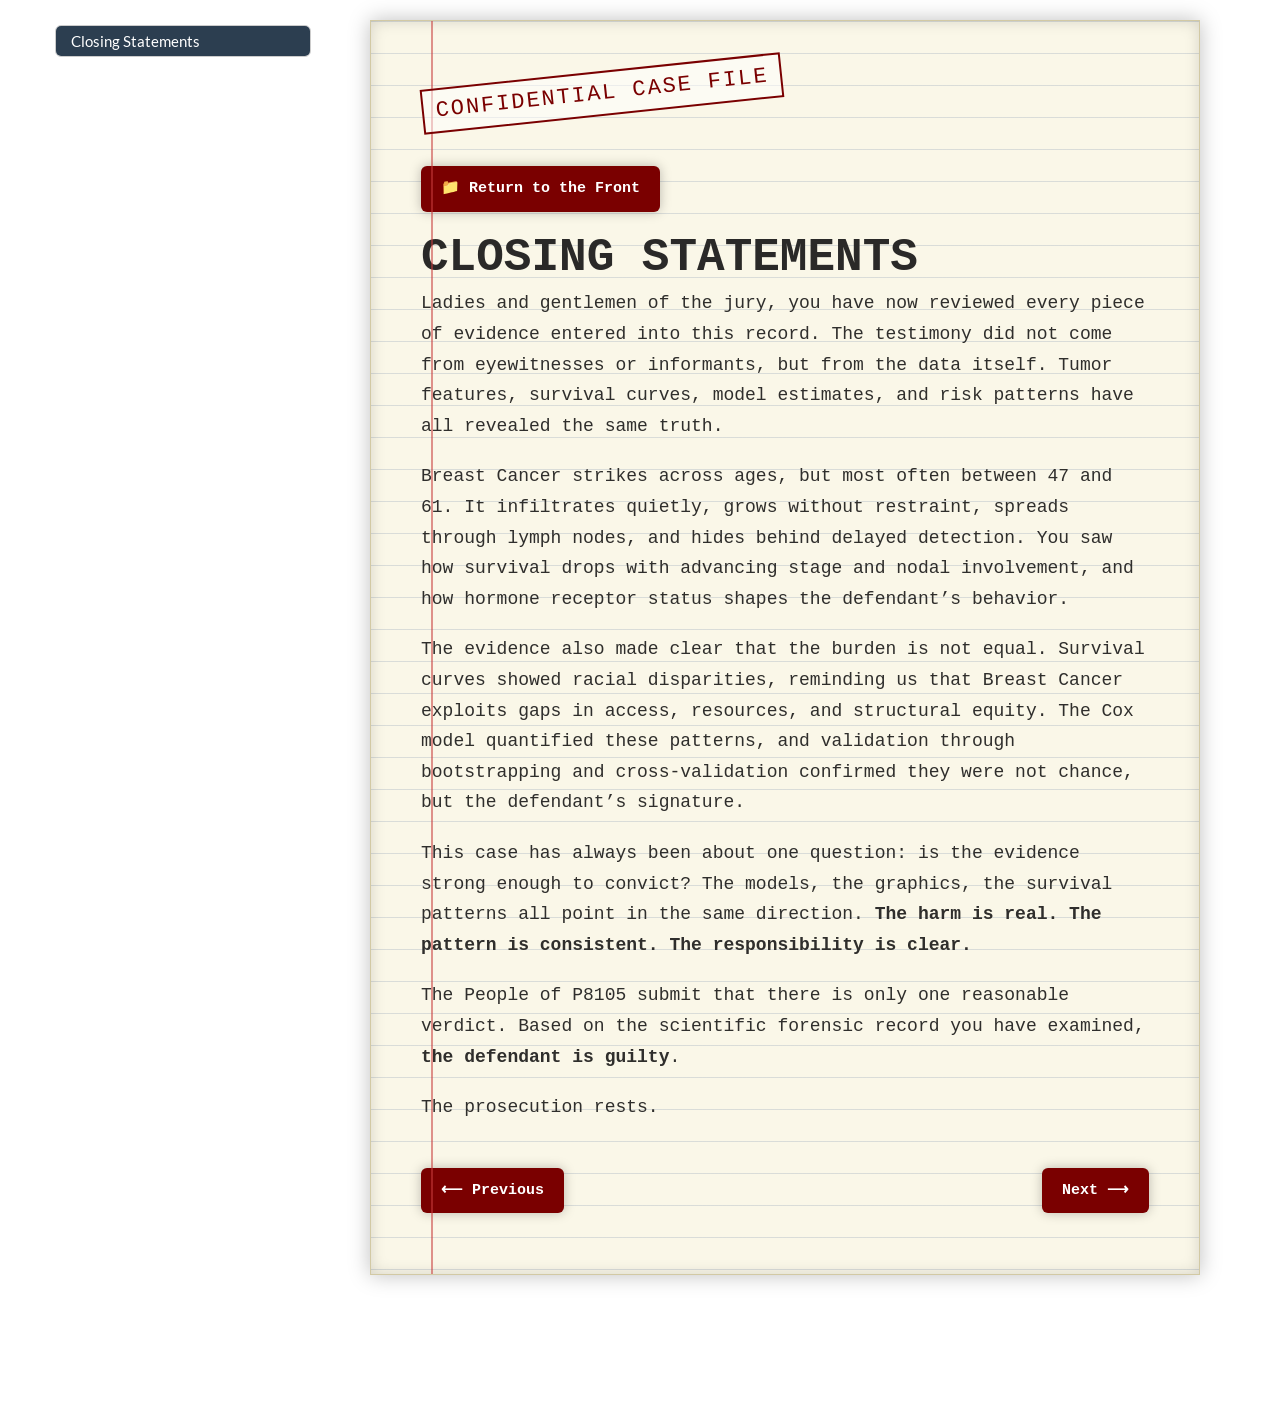
==== commit 36b4ec0b: "aligned the theme of page jump button, knitted title for index page, and changed kaggle link to hype" ====
--- a/closing.html
+++ b/closing.html
@@ -13,2687 +13,74 @@
 
 <title>closing.knit</title>
 
-<script>// Pandoc 2.9 adds attributes on both header and div. We remove the former (to
-// be compatible with the behavior of Pandoc < 2.8).
-document.addEventListener('DOMContentLoaded', function(e) {
-  var hs = document.querySelectorAll("div.section[class*='level'] > :first-child");
-  var i, h, a;
-  for (i = 0; i < hs.length; i++) {
-    h = hs[i];
-    if (!/^h[1-6]$/i.test(h.tagName)) continue;  // it should be a header h1-h6
-    a = h.attributes;
-    while (a.length > 0) h.removeAttribute(a[0].name);
-  }
-});
-</script>
-<script>/*! jQuery v3.6.0 | (c) OpenJS Foundation and other contributors | jquery.org/license */
-!function(e,t){"use strict";"object"==typeof module&&"object"==typeof module.exports?module.exports=e.document?t(e,!0):function(e){if(!e.document)throw new Error("jQuery requires a window with a document");return t(e)}:t(e)}("undefined"!=typeof window?window:this,function(C,e){"use strict";var t=[],r=Object.getPrototypeOf,s=t.slice,g=t.flat?function(e){return t.flat.call(e)}:function(e){return t.concat.apply([],e)},u=t.push,i=t.indexOf,n={},o=n.toString,v=n.hasOwnProperty,a=v.toString,l=a.call(Object),y={},m=function(e){return"function"==typeof e&&"number"!=typeof e.nodeType&&"function"!=typeof e.item},x=function(e){return null!=e&&e===e.window},E=C.document,c={type:!0,src:!0,nonce:!0,noModule:!0};function b(e,t,n){var r,i,o=(n=n||E).createElement("script");if(o.text=e,t)for(r in c)(i=t[r]||t.getAttribute&&t.getAttribute(r))&&o.setAttribute(r,i);n.head.appendChild(o).parentNode.removeChild(o)}function w(e){return null==e?e+"":"object"==typeof e||"function"==typeof e?n[o.call(e)]||"object":typeof e}var f="3.6.0",S=function(e,t){return new S.fn.init(e,t)};function p(e){var t=!!e&&"length"in e&&e.length,n=w(e);return!m(e)&&!x(e)&&("array"===n||0===t||"number"==typeof t&&0<t&&t-1 in e)}S.fn=S.prototype={jquery:f,constructor:S,length:0,toArray:function(){return s.call(this)},get:function(e){return null==e?s.call(this):e<0?this[e+this.length]:this[e]},pushStack:function(e){var t=S.merge(this.constructor(),e);return t.prevObject=this,t},each:function(e){return S.each(this,e)},map:function(n){return this.pushStack(S.map(this,function(e,t){return n.call(e,t,e)}))},slice:function(){return this.pushStack(s.apply(this,arguments))},first:function(){return this.eq(0)},last:function(){return this.eq(-1)},even:function(){return this.pushStack(S.grep(this,function(e,t){return(t+1)%2}))},odd:function(){return this.pushStack(S.grep(this,function(e,t){return t%2}))},eq:function(e){var t=this.length,n=+e+(e<0?t:0);return this.pushStack(0<=n&&n<t?[this[n]]:[])},end:function(){return this.prevObject||this.constructor()},push:u,sort:t.sort,splice:t.splice},S.extend=S.fn.extend=function(){var e,t,n,r,i,o,a=arguments[0]||{},s=1,u=arguments.length,l=!1;for("boolean"==typeof a&&(l=a,a=arguments[s]||{},s++),"object"==typeof a||m(a)||(a={}),s===u&&(a=this,s--);s<u;s++)if(null!=(e=arguments[s]))for(t in e)r=e[t],"__proto__"!==t&&a!==r&&(l&&r&&(S.isPlainObject(r)||(i=Array.isArray(r)))?(n=a[t],o=i&&!Array.isArray(n)?[]:i||S.isPlainObject(n)?n:{},i=!1,a[t]=S.extend(l,o,r)):void 0!==r&&(a[t]=r));return a},S.extend({expando:"jQuery"+(f+Math.random()).replace(/\D/g,""),isReady:!0,error:function(e){throw new Error(e)},noop:function(){},isPlainObject:function(e){var t,n;return!(!e||"[object Object]"!==o.call(e))&&(!(t=r(e))||"function"==typeof(n=v.call(t,"constructor")&&t.constructor)&&a.call(n)===l)},isEmptyObject:function(e){var t;for(t in e)return!1;return!0},globalEval:function(e,t,n){b(e,{nonce:t&&t.nonce},n)},each:function(e,t){var n,r=0;if(p(e)){for(n=e.length;r<n;r++)if(!1===t.call(e[r],r,e[r]))break}else for(r in e)if(!1===t.call(e[r],r,e[r]))break;return e},makeArray:function(e,t){var n=t||[];return null!=e&&(p(Object(e))?S.merge(n,"string"==typeof e?[e]:e):u.call(n,e)),n},inArray:function(e,t,n){return null==t?-1:i.call(t,e,n)},merge:function(e,t){for(var n=+t.length,r=0,i=e.length;r<n;r++)e[i++]=t[r];return e.length=i,e},grep:function(e,t,n){for(var r=[],i=0,o=e.length,a=!n;i<o;i++)!t(e[i],i)!==a&&r.push(e[i]);return r},map:function(e,t,n){var r,i,o=0,a=[];if(p(e))for(r=e.length;o<r;o++)null!=(i=t(e[o],o,n))&&a.push(i);else for(o in e)null!=(i=t(e[o],o,n))&&a.push(i);return g(a)},guid:1,support:y}),"function"==typeof Symbol&&(S.fn[Symbol.iterator]=t[Symbol.iterator]),S.each("Boolean Number String Function Array Date RegExp Object Error Symbol".split(" "),function(e,t){n["[object "+t+"]"]=t.toLowerCase()});var d=function(n){var e,d,b,o,i,h,f,g,w,u,l,T,C,a,E,v,s,c,y,S="sizzle"+1*new Date,p=n.document,k=0,r=0,m=ue(),x=ue(),A=ue(),N=ue(),j=function(e,t){return e===t&&(l=!0),0},D={}.hasOwnProperty,t=[],q=t.pop,L=t.push,H=t.push,O=t.slice,P=function(e,t){for(var n=0,r=e.length;n<r;n++)if(e[n]===t)return n;return-1},R="checked|selected|async|autofocus|autoplay|controls|defer|disabled|hidden|ismap|loop|multiple|open|readonly|required|scoped",M="[\\x20\\t\\r\\n\\f]",I="(?:\\\\[\\da-fA-F]{1,6}"+M+"?|\\\\[^\\r\\n\\f]|[\\w-]|[^\0-\\x7f])+",W="\\["+M+"*("+I+")(?:"+M+"*([*^$|!~]?=)"+M+"*(?:'((?:\\\\.|[^\\\\'])*)'|\"((?:\\\\.|[^\\\\\"])*)\"|("+I+"))|)"+M+"*\\]",F=":("+I+")(?:\\((('((?:\\\\.|[^\\\\'])*)'|\"((?:\\\\.|[^\\\\\"])*)\")|((?:\\\\.|[^\\\\()[\\]]|"+W+")*)|.*)\\)|)",B=new RegExp(M+"+","g"),$=new RegExp("^"+M+"+|((?:^|[^\\\\])(?:\\\\.)*)"+M+"+$","g"),_=new RegExp("^"+M+"*,"+M+"*"),z=new RegExp("^"+M+"*([>+~]|"+M+")"+M+"*"),U=new RegExp(M+"|>"),X=new RegExp(F),V=new RegExp("^"+I+"$"),G={ID:new RegExp("^#("+I+")"),CLASS:new RegExp("^\\.("+I+")"),TAG:new RegExp("^("+I+"|[*])"),ATTR:new RegExp("^"+W),PSEUDO:new RegExp("^"+F),CHILD:new RegExp("^:(only|first|last|nth|nth-last)-(child|of-type)(?:\\("+M+"*(even|odd|(([+-]|)(\\d*)n|)"+M+"*(?:([+-]|)"+M+"*(\\d+)|))"+M+"*\\)|)","i"),bool:new RegExp("^(?:"+R+")$","i"),needsContext:new RegExp("^"+M+"*[>+~]|:(even|odd|eq|gt|lt|nth|first|last)(?:\\("+M+"*((?:-\\d)?\\d*)"+M+"*\\)|)(?=[^-]|$)","i")},Y=/HTML$/i,Q=/^(?:input|select|textarea|button)$/i,J=/^h\d$/i,K=/^[^{]+\{\s*\[native \w/,Z=/^(?:#([\w-]+)|(\w+)|\.([\w-]+))$/,ee=/[+~]/,te=new RegExp("\\\\[\\da-fA-F]{1,6}"+M+"?|\\\\([^\\r\\n\\f])","g"),ne=function(e,t){var n="0x"+e.slice(1)-65536;return t||(n<0?String.fromCharCode(n+65536):String.fromCharCode(n>>10|55296,1023&n|56320))},re=/([\0-\x1f\x7f]|^-?\d)|^-$|[^\0-\x1f\x7f-\uFFFF\w-]/g,ie=function(e,t){return t?"\0"===e?"\ufffd":e.slice(0,-1)+"\\"+e.charCodeAt(e.length-1).toString(16)+" ":"\\"+e},oe=function(){T()},ae=be(function(e){return!0===e.disabled&&"fieldset"===e.nodeName.toLowerCase()},{dir:"parentNode",next:"legend"});try{H.apply(t=O.call(p.childNodes),p.childNodes),t[p.childNodes.length].nodeType}catch(e){H={apply:t.length?function(e,t){L.apply(e,O.call(t))}:function(e,t){var n=e.length,r=0;while(e[n++]=t[r++]);e.length=n-1}}}function se(t,e,n,r){var i,o,a,s,u,l,c,f=e&&e.ownerDocument,p=e?e.nodeType:9;if(n=n||[],"string"!=typeof t||!t||1!==p&&9!==p&&11!==p)return n;if(!r&&(T(e),e=e||C,E)){if(11!==p&&(u=Z.exec(t)))if(i=u[1]){if(9===p){if(!(a=e.getElementById(i)))return n;if(a.id===i)return n.push(a),n}else if(f&&(a=f.getElementById(i))&&y(e,a)&&a.id===i)return n.push(a),n}else{if(u[2])return H.apply(n,e.getElementsByTagName(t)),n;if((i=u[3])&&d.getElementsByClassName&&e.getElementsByClassName)return H.apply(n,e.getElementsByClassName(i)),n}if(d.qsa&&!N[t+" "]&&(!v||!v.test(t))&&(1!==p||"object"!==e.nodeName.toLowerCase())){if(c=t,f=e,1===p&&(U.test(t)||z.test(t))){(f=ee.test(t)&&ye(e.parentNode)||e)===e&&d.scope||((s=e.getAttribute("id"))?s=s.replace(re,ie):e.setAttribute("id",s=S)),o=(l=h(t)).length;while(o--)l[o]=(s?"#"+s:":scope")+" "+xe(l[o]);c=l.join(",")}try{return H.apply(n,f.querySelectorAll(c)),n}catch(e){N(t,!0)}finally{s===S&&e.removeAttribute("id")}}}return g(t.replace($,"$1"),e,n,r)}function ue(){var r=[];return function e(t,n){return r.push(t+" ")>b.cacheLength&&delete e[r.shift()],e[t+" "]=n}}function le(e){return e[S]=!0,e}function ce(e){var t=C.createElement("fieldset");try{return!!e(t)}catch(e){return!1}finally{t.parentNode&&t.parentNode.removeChild(t),t=null}}function fe(e,t){var n=e.split("|"),r=n.length;while(r--)b.attrHandle[n[r]]=t}function pe(e,t){var n=t&&e,r=n&&1===e.nodeType&&1===t.nodeType&&e.sourceIndex-t.sourceIndex;if(r)return r;if(n)while(n=n.nextSibling)if(n===t)return-1;return e?1:-1}function de(t){return function(e){return"input"===e.nodeName.toLowerCase()&&e.type===t}}function he(n){return function(e){var t=e.nodeName.toLowerCase();return("input"===t||"button"===t)&&e.type===n}}function ge(t){return function(e){return"form"in e?e.parentNode&&!1===e.disabled?"label"in e?"label"in e.parentNode?e.parentNode.disabled===t:e.disabled===t:e.isDisabled===t||e.isDisabled!==!t&&ae(e)===t:e.disabled===t:"label"in e&&e.disabled===t}}function ve(a){return le(function(o){return o=+o,le(function(e,t){var n,r=a([],e.length,o),i=r.length;while(i--)e[n=r[i]]&&(e[n]=!(t[n]=e[n]))})})}function ye(e){return e&&"undefined"!=typeof e.getElementsByTagName&&e}for(e in d=se.support={},i=se.isXML=function(e){var t=e&&e.namespaceURI,n=e&&(e.ownerDocument||e).documentElement;return!Y.test(t||n&&n.nodeName||"HTML")},T=se.setDocument=function(e){var t,n,r=e?e.ownerDocument||e:p;return r!=C&&9===r.nodeType&&r.documentElement&&(a=(C=r).documentElement,E=!i(C),p!=C&&(n=C.defaultView)&&n.top!==n&&(n.addEventListener?n.addEventListener("unload",oe,!1):n.attachEvent&&n.attachEvent("onunload",oe)),d.scope=ce(function(e){return a.appendChild(e).appendChild(C.createElement("div")),"undefined"!=typeof e.querySelectorAll&&!e.querySelectorAll(":scope fieldset div").length}),d.attributes=ce(function(e){return e.className="i",!e.getAttribute("className")}),d.getElementsByTagName=ce(function(e){return e.appendChild(C.createComment("")),!e.getElementsByTagName("*").length}),d.getElementsByClassName=K.test(C.getElementsByClassName),d.getById=ce(function(e){return a.appendChild(e).id=S,!C.getElementsByName||!C.getElementsByName(S).length}),d.getById?(b.filter.ID=function(e){var t=e.replace(te,ne);return function(e){return e.getAttribute("id")===t}},b.find.ID=function(e,t){if("undefined"!=typeof t.getElementById&&E){var n=t.getElementById(e);return n?[n]:[]}}):(b.filter.ID=function(e){var n=e.replace(te,ne);return function(e){var t="undefined"!=typeof e.getAttributeNode&&e.getAttributeNode("id");return t&&t.value===n}},b.find.ID=function(e,t){if("undefined"!=typeof t.getElementById&&E){var n,r,i,o=t.getElementById(e);if(o){if((n=o.getAttributeNode("id"))&&n.value===e)return[o];i=t.getElementsByName(e),r=0;while(o=i[r++])if((n=o.getAttributeNode("id"))&&n.value===e)return[o]}return[]}}),b.find.TAG=d.getElementsByTagName?function(e,t){return"undefined"!=typeof t.getElementsByTagName?t.getElementsByTagName(e):d.qsa?t.querySelectorAll(e):void 0}:function(e,t){var n,r=[],i=0,o=t.getElementsByTagName(e);if("*"===e){while(n=o[i++])1===n.nodeType&&r.push(n);return r}return o},b.find.CLASS=d.getElementsByClassName&&function(e,t){if("undefined"!=typeof t.getElementsByClassName&&E)return t.getElementsByClassName(e)},s=[],v=[],(d.qsa=K.test(C.querySelectorAll))&&(ce(function(e){var t;a.appendChild(e).innerHTML="<a id='"+S+"'></a><select id='"+S+"-\r\\' msallowcapture=''><option selected=''></option></select>",e.querySelectorAll("[msallowcapture^='']").length&&v.push("[*^$]="+M+"*(?:''|\"\")"),e.querySelectorAll("[selected]").length||v.push("\\["+M+"*(?:value|"+R+")"),e.querySelectorAll("[id~="+S+"-]").length||v.push("~="),(t=C.createElement("input")).setAttribute("name",""),e.appendChild(t),e.querySelectorAll("[name='']").length||v.push("\\["+M+"*name"+M+"*="+M+"*(?:''|\"\")"),e.querySelectorAll(":checked").length||v.push(":checked"),e.querySelectorAll("a#"+S+"+*").length||v.push(".#.+[+~]"),e.querySelectorAll("\\\f"),v.push("[\\r\\n\\f]")}),ce(function(e){e.innerHTML="<a href='' disabled='disabled'></a><select disabled='disabled'><option/></select>";var t=C.createElement("input");t.setAttribute("type","hidden"),e.appendChild(t).setAttribute("name","D"),e.querySelectorAll("[name=d]").length&&v.push("name"+M+"*[*^$|!~]?="),2!==e.querySelectorAll(":enabled").length&&v.push(":enabled",":disabled"),a.appendChild(e).disabled=!0,2!==e.querySelectorAll(":disabled").length&&v.push(":enabled",":disabled"),e.querySelectorAll("*,:x"),v.push(",.*:")})),(d.matchesSelector=K.test(c=a.matches||a.webkitMatchesSelector||a.mozMatchesSelector||a.oMatchesSelector||a.msMatchesSelector))&&ce(function(e){d.disconnectedMatch=c.call(e,"*"),c.call(e,"[s!='']:x"),s.push("!=",F)}),v=v.length&&new RegExp(v.join("|")),s=s.length&&new RegExp(s.join("|")),t=K.test(a.compareDocumentPosition),y=t||K.test(a.contains)?function(e,t){var n=9===e.nodeType?e.documentElement:e,r=t&&t.parentNode;return e===r||!(!r||1!==r.nodeType||!(n.contains?n.contains(r):e.compareDocumentPosition&&16&e.compareDocumentPosition(r)))}:function(e,t){if(t)while(t=t.parentNode)if(t===e)return!0;return!1},j=t?function(e,t){if(e===t)return l=!0,0;var n=!e.compareDocumentPosition-!t.compareDocumentPosition;return n||(1&(n=(e.ownerDocument||e)==(t.ownerDocument||t)?e.compareDocumentPosition(t):1)||!d.sortDetached&&t.compareDocumentPosition(e)===n?e==C||e.ownerDocument==p&&y(p,e)?-1:t==C||t.ownerDocument==p&&y(p,t)?1:u?P(u,e)-P(u,t):0:4&n?-1:1)}:function(e,t){if(e===t)return l=!0,0;var n,r=0,i=e.parentNode,o=t.parentNode,a=[e],s=[t];if(!i||!o)return e==C?-1:t==C?1:i?-1:o?1:u?P(u,e)-P(u,t):0;if(i===o)return pe(e,t);n=e;while(n=n.parentNode)a.unshift(n);n=t;while(n=n.parentNode)s.unshift(n);while(a[r]===s[r])r++;return r?pe(a[r],s[r]):a[r]==p?-1:s[r]==p?1:0}),C},se.matches=function(e,t){return se(e,null,null,t)},se.matchesSelector=function(e,t){if(T(e),d.matchesSelector&&E&&!N[t+" "]&&(!s||!s.test(t))&&(!v||!v.test(t)))try{var n=c.call(e,t);if(n||d.disconnectedMatch||e.document&&11!==e.document.nodeType)return n}catch(e){N(t,!0)}return 0<se(t,C,null,[e]).length},se.contains=function(e,t){return(e.ownerDocument||e)!=C&&T(e),y(e,t)},se.attr=function(e,t){(e.ownerDocument||e)!=C&&T(e);var n=b.attrHandle[t.toLowerCase()],r=n&&D.call(b.attrHandle,t.toLowerCase())?n(e,t,!E):void 0;return void 0!==r?r:d.attributes||!E?e.getAttribute(t):(r=e.getAttributeNode(t))&&r.specified?r.value:null},se.escape=function(e){return(e+"").replace(re,ie)},se.error=function(e){throw new Error("Syntax error, unrecognized expression: "+e)},se.uniqueSort=function(e){var t,n=[],r=0,i=0;if(l=!d.detectDuplicates,u=!d.sortStable&&e.slice(0),e.sort(j),l){while(t=e[i++])t===e[i]&&(r=n.push(i));while(r--)e.splice(n[r],1)}return u=null,e},o=se.getText=function(e){var t,n="",r=0,i=e.nodeType;if(i){if(1===i||9===i||11===i){if("string"==typeof e.textContent)return e.textContent;for(e=e.firstChild;e;e=e.nextSibling)n+=o(e)}else if(3===i||4===i)return e.nodeValue}else while(t=e[r++])n+=o(t);return n},(b=se.selectors={cacheLength:50,createPseudo:le,match:G,attrHandle:{},find:{},relative:{">":{dir:"parentNode",first:!0}," ":{dir:"parentNode"},"+":{dir:"previousSibling",first:!0},"~":{dir:"previousSibling"}},preFilter:{ATTR:function(e){return e[1]=e[1].replace(te,ne),e[3]=(e[3]||e[4]||e[5]||"").replace(te,ne),"~="===e[2]&&(e[3]=" "+e[3]+" "),e.slice(0,4)},CHILD:function(e){return e[1]=e[1].toLowerCase(),"nth"===e[1].slice(0,3)?(e[3]||se.error(e[0]),e[4]=+(e[4]?e[5]+(e[6]||1):2*("even"===e[3]||"odd"===e[3])),e[5]=+(e[7]+e[8]||"odd"===e[3])):e[3]&&se.error(e[0]),e},PSEUDO:function(e){var t,n=!e[6]&&e[2];return G.CHILD.test(e[0])?null:(e[3]?e[2]=e[4]||e[5]||"":n&&X.test(n)&&(t=h(n,!0))&&(t=n.indexOf(")",n.length-t)-n.length)&&(e[0]=e[0].slice(0,t),e[2]=n.slice(0,t)),e.slice(0,3))}},filter:{TAG:function(e){var t=e.replace(te,ne).toLowerCase();return"*"===e?function(){return!0}:function(e){return e.nodeName&&e.nodeName.toLowerCase()===t}},CLASS:function(e){var t=m[e+" "];return t||(t=new RegExp("(^|"+M+")"+e+"("+M+"|$)"))&&m(e,function(e){return t.test("string"==typeof e.className&&e.className||"undefined"!=typeof e.getAttribute&&e.getAttribute("class")||"")})},ATTR:function(n,r,i){return function(e){var t=se.attr(e,n);return null==t?"!="===r:!r||(t+="","="===r?t===i:"!="===r?t!==i:"^="===r?i&&0===t.indexOf(i):"*="===r?i&&-1<t.indexOf(i):"$="===r?i&&t.slice(-i.length)===i:"~="===r?-1<(" "+t.replace(B," ")+" ").indexOf(i):"|="===r&&(t===i||t.slice(0,i.length+1)===i+"-"))}},CHILD:function(h,e,t,g,v){var y="nth"!==h.slice(0,3),m="last"!==h.slice(-4),x="of-type"===e;return 1===g&&0===v?function(e){return!!e.parentNode}:function(e,t,n){var r,i,o,a,s,u,l=y!==m?"nextSibling":"previousSibling",c=e.parentNode,f=x&&e.nodeName.toLowerCase(),p=!n&&!x,d=!1;if(c){if(y){while(l){a=e;while(a=a[l])if(x?a.nodeName.toLowerCase()===f:1===a.nodeType)return!1;u=l="only"===h&&!u&&"nextSibling"}return!0}if(u=[m?c.firstChild:c.lastChild],m&&p){d=(s=(r=(i=(o=(a=c)[S]||(a[S]={}))[a.uniqueID]||(o[a.uniqueID]={}))[h]||[])[0]===k&&r[1])&&r[2],a=s&&c.childNodes[s];while(a=++s&&a&&a[l]||(d=s=0)||u.pop())if(1===a.nodeType&&++d&&a===e){i[h]=[k,s,d];break}}else if(p&&(d=s=(r=(i=(o=(a=e)[S]||(a[S]={}))[a.uniqueID]||(o[a.uniqueID]={}))[h]||[])[0]===k&&r[1]),!1===d)while(a=++s&&a&&a[l]||(d=s=0)||u.pop())if((x?a.nodeName.toLowerCase()===f:1===a.nodeType)&&++d&&(p&&((i=(o=a[S]||(a[S]={}))[a.uniqueID]||(o[a.uniqueID]={}))[h]=[k,d]),a===e))break;return(d-=v)===g||d%g==0&&0<=d/g}}},PSEUDO:function(e,o){var t,a=b.pseudos[e]||b.setFilters[e.toLowerCase()]||se.error("unsupported pseudo: "+e);return a[S]?a(o):1<a.length?(t=[e,e,"",o],b.setFilters.hasOwnProperty(e.toLowerCase())?le(function(e,t){var n,r=a(e,o),i=r.length;while(i--)e[n=P(e,r[i])]=!(t[n]=r[i])}):function(e){return a(e,0,t)}):a}},pseudos:{not:le(function(e){var r=[],i=[],s=f(e.replace($,"$1"));return s[S]?le(function(e,t,n,r){var i,o=s(e,null,r,[]),a=e.length;while(a--)(i=o[a])&&(e[a]=!(t[a]=i))}):function(e,t,n){return r[0]=e,s(r,null,n,i),r[0]=null,!i.pop()}}),has:le(function(t){return function(e){return 0<se(t,e).length}}),contains:le(function(t){return t=t.replace(te,ne),function(e){return-1<(e.textContent||o(e)).indexOf(t)}}),lang:le(function(n){return V.test(n||"")||se.error("unsupported lang: "+n),n=n.replace(te,ne).toLowerCase(),function(e){var t;do{if(t=E?e.lang:e.getAttribute("xml:lang")||e.getAttribute("lang"))return(t=t.toLowerCase())===n||0===t.indexOf(n+"-")}while((e=e.parentNode)&&1===e.nodeType);return!1}}),target:function(e){var t=n.location&&n.location.hash;return t&&t.slice(1)===e.id},root:function(e){return e===a},focus:function(e){return e===C.activeElement&&(!C.hasFocus||C.hasFocus())&&!!(e.type||e.href||~e.tabIndex)},enabled:ge(!1),disabled:ge(!0),checked:function(e){var t=e.nodeName.toLowerCase();return"input"===t&&!!e.checked||"option"===t&&!!e.selected},selected:function(e){return e.parentNode&&e.parentNode.selectedIndex,!0===e.selected},empty:function(e){for(e=e.firstChild;e;e=e.nextSibling)if(e.nodeType<6)return!1;return!0},parent:function(e){return!b.pseudos.empty(e)},header:function(e){return J.test(e.nodeName)},input:function(e){return Q.test(e.nodeName)},button:function(e){var t=e.nodeName.toLowerCase();return"input"===t&&"button"===e.type||"button"===t},text:function(e){var t;return"input"===e.nodeName.toLowerCase()&&"text"===e.type&&(null==(t=e.getAttribute("type"))||"text"===t.toLowerCase())},first:ve(function(){return[0]}),last:ve(function(e,t){return[t-1]}),eq:ve(function(e,t,n){return[n<0?n+t:n]}),even:ve(function(e,t){for(var n=0;n<t;n+=2)e.push(n);return e}),odd:ve(function(e,t){for(var n=1;n<t;n+=2)e.push(n);return e}),lt:ve(function(e,t,n){for(var r=n<0?n+t:t<n?t:n;0<=--r;)e.push(r);return e}),gt:ve(function(e,t,n){for(var r=n<0?n+t:n;++r<t;)e.push(r);return e})}}).pseudos.nth=b.pseudos.eq,{radio:!0,checkbox:!0,file:!0,password:!0,image:!0})b.pseudos[e]=de(e);for(e in{submit:!0,reset:!0})b.pseudos[e]=he(e);function me(){}function xe(e){for(var t=0,n=e.length,r="";t<n;t++)r+=e[t].value;return r}function be(s,e,t){var u=e.dir,l=e.next,c=l||u,f=t&&"parentNode"===c,p=r++;return e.first?function(e,t,n){while(e=e[u])if(1===e.nodeType||f)return s(e,t,n);return!1}:function(e,t,n){var r,i,o,a=[k,p];if(n){while(e=e[u])if((1===e.nodeType||f)&&s(e,t,n))return!0}else while(e=e[u])if(1===e.nodeType||f)if(i=(o=e[S]||(e[S]={}))[e.uniqueID]||(o[e.uniqueID]={}),l&&l===e.nodeName.toLowerCase())e=e[u]||e;else{if((r=i[c])&&r[0]===k&&r[1]===p)return a[2]=r[2];if((i[c]=a)[2]=s(e,t,n))return!0}return!1}}function we(i){return 1<i.length?function(e,t,n){var r=i.length;while(r--)if(!i[r](e,t,n))return!1;return!0}:i[0]}function Te(e,t,n,r,i){for(var o,a=[],s=0,u=e.length,l=null!=t;s<u;s++)(o=e[s])&&(n&&!n(o,r,i)||(a.push(o),l&&t.push(s)));return a}function Ce(d,h,g,v,y,e){return v&&!v[S]&&(v=Ce(v)),y&&!y[S]&&(y=Ce(y,e)),le(function(e,t,n,r){var i,o,a,s=[],u=[],l=t.length,c=e||function(e,t,n){for(var r=0,i=t.length;r<i;r++)se(e,t[r],n);return n}(h||"*",n.nodeType?[n]:n,[]),f=!d||!e&&h?c:Te(c,s,d,n,r),p=g?y||(e?d:l||v)?[]:t:f;if(g&&g(f,p,n,r),v){i=Te(p,u),v(i,[],n,r),o=i.length;while(o--)(a=i[o])&&(p[u[o]]=!(f[u[o]]=a))}if(e){if(y||d){if(y){i=[],o=p.length;while(o--)(a=p[o])&&i.push(f[o]=a);y(null,p=[],i,r)}o=p.length;while(o--)(a=p[o])&&-1<(i=y?P(e,a):s[o])&&(e[i]=!(t[i]=a))}}else p=Te(p===t?p.splice(l,p.length):p),y?y(null,t,p,r):H.apply(t,p)})}function Ee(e){for(var i,t,n,r=e.length,o=b.relative[e[0].type],a=o||b.relative[" "],s=o?1:0,u=be(function(e){return e===i},a,!0),l=be(function(e){return-1<P(i,e)},a,!0),c=[function(e,t,n){var r=!o&&(n||t!==w)||((i=t).nodeType?u(e,t,n):l(e,t,n));return i=null,r}];s<r;s++)if(t=b.relative[e[s].type])c=[be(we(c),t)];else{if((t=b.filter[e[s].type].apply(null,e[s].matches))[S]){for(n=++s;n<r;n++)if(b.relative[e[n].type])break;return Ce(1<s&&we(c),1<s&&xe(e.slice(0,s-1).concat({value:" "===e[s-2].type?"*":""})).replace($,"$1"),t,s<n&&Ee(e.slice(s,n)),n<r&&Ee(e=e.slice(n)),n<r&&xe(e))}c.push(t)}return we(c)}return me.prototype=b.filters=b.pseudos,b.setFilters=new me,h=se.tokenize=function(e,t){var n,r,i,o,a,s,u,l=x[e+" "];if(l)return t?0:l.slice(0);a=e,s=[],u=b.preFilter;while(a){for(o in n&&!(r=_.exec(a))||(r&&(a=a.slice(r[0].length)||a),s.push(i=[])),n=!1,(r=z.exec(a))&&(n=r.shift(),i.push({value:n,type:r[0].replace($," ")}),a=a.slice(n.length)),b.filter)!(r=G[o].exec(a))||u[o]&&!(r=u[o](r))||(n=r.shift(),i.push({value:n,type:o,matches:r}),a=a.slice(n.length));if(!n)break}return t?a.length:a?se.error(e):x(e,s).slice(0)},f=se.compile=function(e,t){var n,v,y,m,x,r,i=[],o=[],a=A[e+" "];if(!a){t||(t=h(e)),n=t.length;while(n--)(a=Ee(t[n]))[S]?i.push(a):o.push(a);(a=A(e,(v=o,m=0<(y=i).length,x=0<v.length,r=function(e,t,n,r,i){var o,a,s,u=0,l="0",c=e&&[],f=[],p=w,d=e||x&&b.find.TAG("*",i),h=k+=null==p?1:Math.random()||.1,g=d.length;for(i&&(w=t==C||t||i);l!==g&&null!=(o=d[l]);l++){if(x&&o){a=0,t||o.ownerDocument==C||(T(o),n=!E);while(s=v[a++])if(s(o,t||C,n)){r.push(o);break}i&&(k=h)}m&&((o=!s&&o)&&u--,e&&c.push(o))}if(u+=l,m&&l!==u){a=0;while(s=y[a++])s(c,f,t,n);if(e){if(0<u)while(l--)c[l]||f[l]||(f[l]=q.call(r));f=Te(f)}H.apply(r,f),i&&!e&&0<f.length&&1<u+y.length&&se.uniqueSort(r)}return i&&(k=h,w=p),c},m?le(r):r))).selector=e}return a},g=se.select=function(e,t,n,r){var i,o,a,s,u,l="function"==typeof e&&e,c=!r&&h(e=l.selector||e);if(n=n||[],1===c.length){if(2<(o=c[0]=c[0].slice(0)).length&&"ID"===(a=o[0]).type&&9===t.nodeType&&E&&b.relative[o[1].type]){if(!(t=(b.find.ID(a.matches[0].replace(te,ne),t)||[])[0]))return n;l&&(t=t.parentNode),e=e.slice(o.shift().value.length)}i=G.needsContext.test(e)?0:o.length;while(i--){if(a=o[i],b.relative[s=a.type])break;if((u=b.find[s])&&(r=u(a.matches[0].replace(te,ne),ee.test(o[0].type)&&ye(t.parentNode)||t))){if(o.splice(i,1),!(e=r.length&&xe(o)))return H.apply(n,r),n;break}}}return(l||f(e,c))(r,t,!E,n,!t||ee.test(e)&&ye(t.parentNode)||t),n},d.sortStable=S.split("").sort(j).join("")===S,d.detectDuplicates=!!l,T(),d.sortDetached=ce(function(e){return 1&e.compareDocumentPosition(C.createElement("fieldset"))}),ce(function(e){return e.innerHTML="<a href='#'></a>","#"===e.firstChild.getAttribute("href")})||fe("type|href|height|width",function(e,t,n){if(!n)return e.getAttribute(t,"type"===t.toLowerCase()?1:2)}),d.attributes&&ce(function(e){return e.innerHTML="<input/>",e.firstChild.setAttribute("value",""),""===e.firstChild.getAttribute("value")})||fe("value",function(e,t,n){if(!n&&"input"===e.nodeName.toLowerCase())return e.defaultValue}),ce(function(e){return null==e.getAttribute("disabled")})||fe(R,function(e,t,n){var r;if(!n)return!0===e[t]?t.toLowerCase():(r=e.getAttributeNode(t))&&r.specified?r.value:null}),se}(C);S.find=d,S.expr=d.selectors,S.expr[":"]=S.expr.pseudos,S.uniqueSort=S.unique=d.uniqueSort,S.text=d.getText,S.isXMLDoc=d.isXML,S.contains=d.contains,S.escapeSelector=d.escape;var h=function(e,t,n){var r=[],i=void 0!==n;while((e=e[t])&&9!==e.nodeType)if(1===e.nodeType){if(i&&S(e).is(n))break;r.push(e)}return r},T=function(e,t){for(var n=[];e;e=e.nextSibling)1===e.nodeType&&e!==t&&n.push(e);return n},k=S.expr.match.needsContext;function A(e,t){return e.nodeName&&e.nodeName.toLowerCase()===t.toLowerCase()}var N=/^<([a-z][^\/\0>:\x20\t\r\n\f]*)[\x20\t\r\n\f]*\/?>(?:<\/\1>|)$/i;function j(e,n,r){return m(n)?S.grep(e,function(e,t){return!!n.call(e,t,e)!==r}):n.nodeType?S.grep(e,function(e){return e===n!==r}):"string"!=typeof n?S.grep(e,function(e){return-1<i.call(n,e)!==r}):S.filter(n,e,r)}S.filter=function(e,t,n){var r=t[0];return n&&(e=":not("+e+")"),1===t.length&&1===r.nodeType?S.find.matchesSelector(r,e)?[r]:[]:S.find.matches(e,S.grep(t,function(e){return 1===e.nodeType}))},S.fn.extend({find:function(e){var t,n,r=this.length,i=this;if("string"!=typeof e)return this.pushStack(S(e).filter(function(){for(t=0;t<r;t++)if(S.contains(i[t],this))return!0}));for(n=this.pushStack([]),t=0;t<r;t++)S.find(e,i[t],n);return 1<r?S.uniqueSort(n):n},filter:function(e){return this.pushStack(j(this,e||[],!1))},not:function(e){return this.pushStack(j(this,e||[],!0))},is:function(e){return!!j(this,"string"==typeof e&&k.test(e)?S(e):e||[],!1).length}});var D,q=/^(?:\s*(<[\w\W]+>)[^>]*|#([\w-]+))$/;(S.fn.init=function(e,t,n){var r,i;if(!e)return this;if(n=n||D,"string"==typeof e){if(!(r="<"===e[0]&&">"===e[e.length-1]&&3<=e.length?[null,e,null]:q.exec(e))||!r[1]&&t)return!t||t.jquery?(t||n).find(e):this.constructor(t).find(e);if(r[1]){if(t=t instanceof S?t[0]:t,S.merge(this,S.parseHTML(r[1],t&&t.nodeType?t.ownerDocument||t:E,!0)),N.test(r[1])&&S.isPlainObject(t))for(r in t)m(this[r])?this[r](t[r]):this.attr(r,t[r]);return this}return(i=E.getElementById(r[2]))&&(this[0]=i,this.length=1),this}return e.nodeType?(this[0]=e,this.length=1,this):m(e)?void 0!==n.ready?n.ready(e):e(S):S.makeArray(e,this)}).prototype=S.fn,D=S(E);var L=/^(?:parents|prev(?:Until|All))/,H={children:!0,contents:!0,next:!0,prev:!0};function O(e,t){while((e=e[t])&&1!==e.nodeType);return e}S.fn.extend({has:function(e){var t=S(e,this),n=t.length;return this.filter(function(){for(var e=0;e<n;e++)if(S.contains(this,t[e]))return!0})},closest:function(e,t){var n,r=0,i=this.length,o=[],a="string"!=typeof e&&S(e);if(!k.test(e))for(;r<i;r++)for(n=this[r];n&&n!==t;n=n.parentNode)if(n.nodeType<11&&(a?-1<a.index(n):1===n.nodeType&&S.find.matchesSelector(n,e))){o.push(n);break}return this.pushStack(1<o.length?S.uniqueSort(o):o)},index:function(e){return e?"string"==typeof e?i.call(S(e),this[0]):i.call(this,e.jquery?e[0]:e):this[0]&&this[0].parentNode?this.first().prevAll().length:-1},add:function(e,t){return this.pushStack(S.uniqueSort(S.merge(this.get(),S(e,t))))},addBack:function(e){return this.add(null==e?this.prevObject:this.prevObject.filter(e))}}),S.each({parent:function(e){var t=e.parentNode;return t&&11!==t.nodeType?t:null},parents:function(e){return h(e,"parentNode")},parentsUntil:function(e,t,n){return h(e,"parentNode",n)},next:function(e){return O(e,"nextSibling")},prev:function(e){return O(e,"previousSibling")},nextAll:function(e){return h(e,"nextSibling")},prevAll:function(e){return h(e,"previousSibling")},nextUntil:function(e,t,n){return h(e,"nextSibling",n)},prevUntil:function(e,t,n){return h(e,"previousSibling",n)},siblings:function(e){return T((e.parentNode||{}).firstChild,e)},children:function(e){return T(e.firstChild)},contents:function(e){return null!=e.contentDocument&&r(e.contentDocument)?e.contentDocument:(A(e,"template")&&(e=e.content||e),S.merge([],e.childNodes))}},function(r,i){S.fn[r]=function(e,t){var n=S.map(this,i,e);return"Until"!==r.slice(-5)&&(t=e),t&&"string"==typeof t&&(n=S.filter(t,n)),1<this.length&&(H[r]||S.uniqueSort(n),L.test(r)&&n.reverse()),this.pushStack(n)}});var P=/[^\x20\t\r\n\f]+/g;function R(e){return e}function M(e){throw e}function I(e,t,n,r){var i;try{e&&m(i=e.promise)?i.call(e).done(t).fail(n):e&&m(i=e.then)?i.call(e,t,n):t.apply(void 0,[e].slice(r))}catch(e){n.apply(void 0,[e])}}S.Callbacks=function(r){var e,n;r="string"==typeof r?(e=r,n={},S.each(e.match(P)||[],function(e,t){n[t]=!0}),n):S.extend({},r);var i,t,o,a,s=[],u=[],l=-1,c=function(){for(a=a||r.once,o=i=!0;u.length;l=-1){t=u.shift();while(++l<s.length)!1===s[l].apply(t[0],t[1])&&r.stopOnFalse&&(l=s.length,t=!1)}r.memory||(t=!1),i=!1,a&&(s=t?[]:"")},f={add:function(){return s&&(t&&!i&&(l=s.length-1,u.push(t)),function n(e){S.each(e,function(e,t){m(t)?r.unique&&f.has(t)||s.push(t):t&&t.length&&"string"!==w(t)&&n(t)})}(arguments),t&&!i&&c()),this},remove:function(){return S.each(arguments,function(e,t){var n;while(-1<(n=S.inArray(t,s,n)))s.splice(n,1),n<=l&&l--}),this},has:function(e){return e?-1<S.inArray(e,s):0<s.length},empty:function(){return s&&(s=[]),this},disable:function(){return a=u=[],s=t="",this},disabled:function(){return!s},lock:function(){return a=u=[],t||i||(s=t=""),this},locked:function(){return!!a},fireWith:function(e,t){return a||(t=[e,(t=t||[]).slice?t.slice():t],u.push(t),i||c()),this},fire:function(){return f.fireWith(this,arguments),this},fired:function(){return!!o}};return f},S.extend({Deferred:function(e){var o=[["notify","progress",S.Callbacks("memory"),S.Callbacks("memory"),2],["resolve","done",S.Callbacks("once memory"),S.Callbacks("once memory"),0,"resolved"],["reject","fail",S.Callbacks("once memory"),S.Callbacks("once memory"),1,"rejected"]],i="pending",a={state:function(){return i},always:function(){return s.done(arguments).fail(arguments),this},"catch":function(e){return a.then(null,e)},pipe:function(){var i=arguments;return S.Deferred(function(r){S.each(o,function(e,t){var n=m(i[t[4]])&&i[t[4]];s[t[1]](function(){var e=n&&n.apply(this,arguments);e&&m(e.promise)?e.promise().progress(r.notify).done(r.resolve).fail(r.reject):r[t[0]+"With"](this,n?[e]:arguments)})}),i=null}).promise()},then:function(t,n,r){var u=0;function l(i,o,a,s){return function(){var n=this,r=arguments,e=function(){var e,t;if(!(i<u)){if((e=a.apply(n,r))===o.promise())throw new TypeError("Thenable self-resolution");t=e&&("object"==typeof e||"function"==typeof e)&&e.then,m(t)?s?t.call(e,l(u,o,R,s),l(u,o,M,s)):(u++,t.call(e,l(u,o,R,s),l(u,o,M,s),l(u,o,R,o.notifyWith))):(a!==R&&(n=void 0,r=[e]),(s||o.resolveWith)(n,r))}},t=s?e:function(){try{e()}catch(e){S.Deferred.exceptionHook&&S.Deferred.exceptionHook(e,t.stackTrace),u<=i+1&&(a!==M&&(n=void 0,r=[e]),o.rejectWith(n,r))}};i?t():(S.Deferred.getStackHook&&(t.stackTrace=S.Deferred.getStackHook()),C.setTimeout(t))}}return S.Deferred(function(e){o[0][3].add(l(0,e,m(r)?r:R,e.notifyWith)),o[1][3].add(l(0,e,m(t)?t:R)),o[2][3].add(l(0,e,m(n)?n:M))}).promise()},promise:function(e){return null!=e?S.extend(e,a):a}},s={};return S.each(o,function(e,t){var n=t[2],r=t[5];a[t[1]]=n.add,r&&n.add(function(){i=r},o[3-e][2].disable,o[3-e][3].disable,o[0][2].lock,o[0][3].lock),n.add(t[3].fire),s[t[0]]=function(){return s[t[0]+"With"](this===s?void 0:this,arguments),this},s[t[0]+"With"]=n.fireWith}),a.promise(s),e&&e.call(s,s),s},when:function(e){var n=arguments.length,t=n,r=Array(t),i=s.call(arguments),o=S.Deferred(),a=function(t){return function(e){r[t]=this,i[t]=1<arguments.length?s.call(arguments):e,--n||o.resolveWith(r,i)}};if(n<=1&&(I(e,o.done(a(t)).resolve,o.reject,!n),"pending"===o.state()||m(i[t]&&i[t].then)))return o.then();while(t--)I(i[t],a(t),o.reject);return o.promise()}});var W=/^(Eval|Internal|Range|Reference|Syntax|Type|URI)Error$/;S.Deferred.exceptionHook=function(e,t){C.console&&C.console.warn&&e&&W.test(e.name)&&C.console.warn("jQuery.Deferred exception: "+e.message,e.stack,t)},S.readyException=function(e){C.setTimeout(function(){throw e})};var F=S.Deferred();function B(){E.removeEventListener("DOMContentLoaded",B),C.removeEventListener("load",B),S.ready()}S.fn.ready=function(e){return F.then(e)["catch"](function(e){S.readyException(e)}),this},S.extend({isReady:!1,readyWait:1,ready:function(e){(!0===e?--S.readyWait:S.isReady)||(S.isReady=!0)!==e&&0<--S.readyWait||F.resolveWith(E,[S])}}),S.ready.then=F.then,"complete"===E.readyState||"loading"!==E.readyState&&!E.documentElement.doScroll?C.setTimeout(S.ready):(E.addEventListener("DOMContentLoaded",B),C.addEventListener("load",B));var $=function(e,t,n,r,i,o,a){var s=0,u=e.length,l=null==n;if("object"===w(n))for(s in i=!0,n)$(e,t,s,n[s],!0,o,a);else if(void 0!==r&&(i=!0,m(r)||(a=!0),l&&(a?(t.call(e,r),t=null):(l=t,t=function(e,t,n){return l.call(S(e),n)})),t))for(;s<u;s++)t(e[s],n,a?r:r.call(e[s],s,t(e[s],n)));return i?e:l?t.call(e):u?t(e[0],n):o},_=/^-ms-/,z=/-([a-z])/g;function U(e,t){return t.toUpperCase()}function X(e){return e.replace(_,"ms-").replace(z,U)}var V=function(e){return 1===e.nodeType||9===e.nodeType||!+e.nodeType};function G(){this.expando=S.expando+G.uid++}G.uid=1,G.prototype={cache:function(e){var t=e[this.expando];return t||(t={},V(e)&&(e.nodeType?e[this.expando]=t:Object.defineProperty(e,this.expando,{value:t,configurable:!0}))),t},set:function(e,t,n){var r,i=this.cache(e);if("string"==typeof t)i[X(t)]=n;else for(r in t)i[X(r)]=t[r];return i},get:function(e,t){return void 0===t?this.cache(e):e[this.expando]&&e[this.expando][X(t)]},access:function(e,t,n){return void 0===t||t&&"string"==typeof t&&void 0===n?this.get(e,t):(this.set(e,t,n),void 0!==n?n:t)},remove:function(e,t){var n,r=e[this.expando];if(void 0!==r){if(void 0!==t){n=(t=Array.isArray(t)?t.map(X):(t=X(t))in r?[t]:t.match(P)||[]).length;while(n--)delete r[t[n]]}(void 0===t||S.isEmptyObject(r))&&(e.nodeType?e[this.expando]=void 0:delete e[this.expando])}},hasData:function(e){var t=e[this.expando];return void 0!==t&&!S.isEmptyObject(t)}};var Y=new G,Q=new G,J=/^(?:\{[\w\W]*\}|\[[\w\W]*\])$/,K=/[A-Z]/g;function Z(e,t,n){var r,i;if(void 0===n&&1===e.nodeType)if(r="data-"+t.replace(K,"-$&").toLowerCase(),"string"==typeof(n=e.getAttribute(r))){try{n="true"===(i=n)||"false"!==i&&("null"===i?null:i===+i+""?+i:J.test(i)?JSON.parse(i):i)}catch(e){}Q.set(e,t,n)}else n=void 0;return n}S.extend({hasData:function(e){return Q.hasData(e)||Y.hasData(e)},data:function(e,t,n){return Q.access(e,t,n)},removeData:function(e,t){Q.remove(e,t)},_data:function(e,t,n){return Y.access(e,t,n)},_removeData:function(e,t){Y.remove(e,t)}}),S.fn.extend({data:function(n,e){var t,r,i,o=this[0],a=o&&o.attributes;if(void 0===n){if(this.length&&(i=Q.get(o),1===o.nodeType&&!Y.get(o,"hasDataAttrs"))){t=a.length;while(t--)a[t]&&0===(r=a[t].name).indexOf("data-")&&(r=X(r.slice(5)),Z(o,r,i[r]));Y.set(o,"hasDataAttrs",!0)}return i}return"object"==typeof n?this.each(function(){Q.set(this,n)}):$(this,function(e){var t;if(o&&void 0===e)return void 0!==(t=Q.get(o,n))?t:void 0!==(t=Z(o,n))?t:void 0;this.each(function(){Q.set(this,n,e)})},null,e,1<arguments.length,null,!0)},removeData:function(e){return this.each(function(){Q.remove(this,e)})}}),S.extend({queue:function(e,t,n){var r;if(e)return t=(t||"fx")+"queue",r=Y.get(e,t),n&&(!r||Array.isArray(n)?r=Y.access(e,t,S.makeArray(n)):r.push(n)),r||[]},dequeue:function(e,t){t=t||"fx";var n=S.queue(e,t),r=n.length,i=n.shift(),o=S._queueHooks(e,t);"inprogress"===i&&(i=n.shift(),r--),i&&("fx"===t&&n.unshift("inprogress"),delete o.stop,i.call(e,function(){S.dequeue(e,t)},o)),!r&&o&&o.empty.fire()},_queueHooks:function(e,t){var n=t+"queueHooks";return Y.get(e,n)||Y.access(e,n,{empty:S.Callbacks("once memory").add(function(){Y.remove(e,[t+"queue",n])})})}}),S.fn.extend({queue:function(t,n){var e=2;return"string"!=typeof t&&(n=t,t="fx",e--),arguments.length<e?S.queue(this[0],t):void 0===n?this:this.each(function(){var e=S.queue(this,t,n);S._queueHooks(this,t),"fx"===t&&"inprogress"!==e[0]&&S.dequeue(this,t)})},dequeue:function(e){return this.each(function(){S.dequeue(this,e)})},clearQueue:function(e){return this.queue(e||"fx",[])},promise:function(e,t){var n,r=1,i=S.Deferred(),o=this,a=this.length,s=function(){--r||i.resolveWith(o,[o])};"string"!=typeof e&&(t=e,e=void 0),e=e||"fx";while(a--)(n=Y.get(o[a],e+"queueHooks"))&&n.empty&&(r++,n.empty.add(s));return s(),i.promise(t)}});var ee=/[+-]?(?:\d*\.|)\d+(?:[eE][+-]?\d+|)/.source,te=new RegExp("^(?:([+-])=|)("+ee+")([a-z%]*)$","i"),ne=["Top","Right","Bottom","Left"],re=E.documentElement,ie=function(e){return S.contains(e.ownerDocument,e)},oe={composed:!0};re.getRootNode&&(ie=function(e){return S.contains(e.ownerDocument,e)||e.getRootNode(oe)===e.ownerDocument});var ae=function(e,t){return"none"===(e=t||e).style.display||""===e.style.display&&ie(e)&&"none"===S.css(e,"display")};function se(e,t,n,r){var i,o,a=20,s=r?function(){return r.cur()}:function(){return S.css(e,t,"")},u=s(),l=n&&n[3]||(S.cssNumber[t]?"":"px"),c=e.nodeType&&(S.cssNumber[t]||"px"!==l&&+u)&&te.exec(S.css(e,t));if(c&&c[3]!==l){u/=2,l=l||c[3],c=+u||1;while(a--)S.style(e,t,c+l),(1-o)*(1-(o=s()/u||.5))<=0&&(a=0),c/=o;c*=2,S.style(e,t,c+l),n=n||[]}return n&&(c=+c||+u||0,i=n[1]?c+(n[1]+1)*n[2]:+n[2],r&&(r.unit=l,r.start=c,r.end=i)),i}var ue={};function le(e,t){for(var n,r,i,o,a,s,u,l=[],c=0,f=e.length;c<f;c++)(r=e[c]).style&&(n=r.style.display,t?("none"===n&&(l[c]=Y.get(r,"display")||null,l[c]||(r.style.display="")),""===r.style.display&&ae(r)&&(l[c]=(u=a=o=void 0,a=(i=r).ownerDocument,s=i.nodeName,(u=ue[s])||(o=a.body.appendChild(a.createElement(s)),u=S.css(o,"display"),o.parentNode.removeChild(o),"none"===u&&(u="block"),ue[s]=u)))):"none"!==n&&(l[c]="none",Y.set(r,"display",n)));for(c=0;c<f;c++)null!=l[c]&&(e[c].style.display=l[c]);return e}S.fn.extend({show:function(){return le(this,!0)},hide:function(){return le(this)},toggle:function(e){return"boolean"==typeof e?e?this.show():this.hide():this.each(function(){ae(this)?S(this).show():S(this).hide()})}});var ce,fe,pe=/^(?:checkbox|radio)$/i,de=/<([a-z][^\/\0>\x20\t\r\n\f]*)/i,he=/^$|^module$|\/(?:java|ecma)script/i;ce=E.createDocumentFragment().appendChild(E.createElement("div")),(fe=E.createElement("input")).setAttribute("type","radio"),fe.setAttribute("checked","checked"),fe.setAttribute("name","t"),ce.appendChild(fe),y.checkClone=ce.cloneNode(!0).cloneNode(!0).lastChild.checked,ce.innerHTML="<textarea>x</textarea>",y.noCloneChecked=!!ce.cloneNode(!0).lastChild.defaultValue,ce.innerHTML="<option></option>",y.option=!!ce.lastChild;var ge={thead:[1,"<table>","</table>"],col:[2,"<table><colgroup>","</colgroup></table>"],tr:[2,"<table><tbody>","</tbody></table>"],td:[3,"<table><tbody><tr>","</tr></tbody></table>"],_default:[0,"",""]};function ve(e,t){var n;return n="undefined"!=typeof e.getElementsByTagName?e.getElementsByTagName(t||"*"):"undefined"!=typeof e.querySelectorAll?e.querySelectorAll(t||"*"):[],void 0===t||t&&A(e,t)?S.merge([e],n):n}function ye(e,t){for(var n=0,r=e.length;n<r;n++)Y.set(e[n],"globalEval",!t||Y.get(t[n],"globalEval"))}ge.tbody=ge.tfoot=ge.colgroup=ge.caption=ge.thead,ge.th=ge.td,y.option||(ge.optgroup=ge.option=[1,"<select multiple='multiple'>","</select>"]);var me=/<|&#?\w+;/;function xe(e,t,n,r,i){for(var o,a,s,u,l,c,f=t.createDocumentFragment(),p=[],d=0,h=e.length;d<h;d++)if((o=e[d])||0===o)if("object"===w(o))S.merge(p,o.nodeType?[o]:o);else if(me.test(o)){a=a||f.appendChild(t.createElement("div")),s=(de.exec(o)||["",""])[1].toLowerCase(),u=ge[s]||ge._default,a.innerHTML=u[1]+S.htmlPrefilter(o)+u[2],c=u[0];while(c--)a=a.lastChild;S.merge(p,a.childNodes),(a=f.firstChild).textContent=""}else p.push(t.createTextNode(o));f.textContent="",d=0;while(o=p[d++])if(r&&-1<S.inArray(o,r))i&&i.push(o);else if(l=ie(o),a=ve(f.appendChild(o),"script"),l&&ye(a),n){c=0;while(o=a[c++])he.test(o.type||"")&&n.push(o)}return f}var be=/^([^.]*)(?:\.(.+)|)/;function we(){return!0}function Te(){return!1}function Ce(e,t){return e===function(){try{return E.activeElement}catch(e){}}()==("focus"===t)}function Ee(e,t,n,r,i,o){var a,s;if("object"==typeof t){for(s in"string"!=typeof n&&(r=r||n,n=void 0),t)Ee(e,s,n,r,t[s],o);return e}if(null==r&&null==i?(i=n,r=n=void 0):null==i&&("string"==typeof n?(i=r,r=void 0):(i=r,r=n,n=void 0)),!1===i)i=Te;else if(!i)return e;return 1===o&&(a=i,(i=function(e){return S().off(e),a.apply(this,arguments)}).guid=a.guid||(a.guid=S.guid++)),e.each(function(){S.event.add(this,t,i,r,n)})}function Se(e,i,o){o?(Y.set(e,i,!1),S.event.add(e,i,{namespace:!1,handler:function(e){var t,n,r=Y.get(this,i);if(1&e.isTrigger&&this[i]){if(r.length)(S.event.special[i]||{}).delegateType&&e.stopPropagation();else if(r=s.call(arguments),Y.set(this,i,r),t=o(this,i),this[i](),r!==(n=Y.get(this,i))||t?Y.set(this,i,!1):n={},r!==n)return e.stopImmediatePropagation(),e.preventDefault(),n&&n.value}else r.length&&(Y.set(this,i,{value:S.event.trigger(S.extend(r[0],S.Event.prototype),r.slice(1),this)}),e.stopImmediatePropagation())}})):void 0===Y.get(e,i)&&S.event.add(e,i,we)}S.event={global:{},add:function(t,e,n,r,i){var o,a,s,u,l,c,f,p,d,h,g,v=Y.get(t);if(V(t)){n.handler&&(n=(o=n).handler,i=o.selector),i&&S.find.matchesSelector(re,i),n.guid||(n.guid=S.guid++),(u=v.events)||(u=v.events=Object.create(null)),(a=v.handle)||(a=v.handle=function(e){return"undefined"!=typeof S&&S.event.triggered!==e.type?S.event.dispatch.apply(t,arguments):void 0}),l=(e=(e||"").match(P)||[""]).length;while(l--)d=g=(s=be.exec(e[l])||[])[1],h=(s[2]||"").split(".").sort(),d&&(f=S.event.special[d]||{},d=(i?f.delegateType:f.bindType)||d,f=S.event.special[d]||{},c=S.extend({type:d,origType:g,data:r,handler:n,guid:n.guid,selector:i,needsContext:i&&S.expr.match.needsContext.test(i),namespace:h.join(".")},o),(p=u[d])||((p=u[d]=[]).delegateCount=0,f.setup&&!1!==f.setup.call(t,r,h,a)||t.addEventListener&&t.addEventListener(d,a)),f.add&&(f.add.call(t,c),c.handler.guid||(c.handler.guid=n.guid)),i?p.splice(p.delegateCount++,0,c):p.push(c),S.event.global[d]=!0)}},remove:function(e,t,n,r,i){var o,a,s,u,l,c,f,p,d,h,g,v=Y.hasData(e)&&Y.get(e);if(v&&(u=v.events)){l=(t=(t||"").match(P)||[""]).length;while(l--)if(d=g=(s=be.exec(t[l])||[])[1],h=(s[2]||"").split(".").sort(),d){f=S.event.special[d]||{},p=u[d=(r?f.delegateType:f.bindType)||d]||[],s=s[2]&&new RegExp("(^|\\.)"+h.join("\\.(?:.*\\.|)")+"(\\.|$)"),a=o=p.length;while(o--)c=p[o],!i&&g!==c.origType||n&&n.guid!==c.guid||s&&!s.test(c.namespace)||r&&r!==c.selector&&("**"!==r||!c.selector)||(p.splice(o,1),c.selector&&p.delegateCount--,f.remove&&f.remove.call(e,c));a&&!p.length&&(f.teardown&&!1!==f.teardown.call(e,h,v.handle)||S.removeEvent(e,d,v.handle),delete u[d])}else for(d in u)S.event.remove(e,d+t[l],n,r,!0);S.isEmptyObject(u)&&Y.remove(e,"handle events")}},dispatch:function(e){var t,n,r,i,o,a,s=new Array(arguments.length),u=S.event.fix(e),l=(Y.get(this,"events")||Object.create(null))[u.type]||[],c=S.event.special[u.type]||{};for(s[0]=u,t=1;t<arguments.length;t++)s[t]=arguments[t];if(u.delegateTarget=this,!c.preDispatch||!1!==c.preDispatch.call(this,u)){a=S.event.handlers.call(this,u,l),t=0;while((i=a[t++])&&!u.isPropagationStopped()){u.currentTarget=i.elem,n=0;while((o=i.handlers[n++])&&!u.isImmediatePropagationStopped())u.rnamespace&&!1!==o.namespace&&!u.rnamespace.test(o.namespace)||(u.handleObj=o,u.data=o.data,void 0!==(r=((S.event.special[o.origType]||{}).handle||o.handler).apply(i.elem,s))&&!1===(u.result=r)&&(u.preventDefault(),u.stopPropagation()))}return c.postDispatch&&c.postDispatch.call(this,u),u.result}},handlers:function(e,t){var n,r,i,o,a,s=[],u=t.delegateCount,l=e.target;if(u&&l.nodeType&&!("click"===e.type&&1<=e.button))for(;l!==this;l=l.parentNode||this)if(1===l.nodeType&&("click"!==e.type||!0!==l.disabled)){for(o=[],a={},n=0;n<u;n++)void 0===a[i=(r=t[n]).selector+" "]&&(a[i]=r.needsContext?-1<S(i,this).index(l):S.find(i,this,null,[l]).length),a[i]&&o.push(r);o.length&&s.push({elem:l,handlers:o})}return l=this,u<t.length&&s.push({elem:l,handlers:t.slice(u)}),s},addProp:function(t,e){Object.defineProperty(S.Event.prototype,t,{enumerable:!0,configurable:!0,get:m(e)?function(){if(this.originalEvent)return e(this.originalEvent)}:function(){if(this.originalEvent)return this.originalEvent[t]},set:function(e){Object.defineProperty(this,t,{enumerable:!0,configurable:!0,writable:!0,value:e})}})},fix:function(e){return e[S.expando]?e:new S.Event(e)},special:{load:{noBubble:!0},click:{setup:function(e){var t=this||e;return pe.test(t.type)&&t.click&&A(t,"input")&&Se(t,"click",we),!1},trigger:function(e){var t=this||e;return pe.test(t.type)&&t.click&&A(t,"input")&&Se(t,"click"),!0},_default:function(e){var t=e.target;return pe.test(t.type)&&t.click&&A(t,"input")&&Y.get(t,"click")||A(t,"a")}},beforeunload:{postDispatch:function(e){void 0!==e.result&&e.originalEvent&&(e.originalEvent.returnValue=e.result)}}}},S.removeEvent=function(e,t,n){e.removeEventListener&&e.removeEventListener(t,n)},S.Event=function(e,t){if(!(this instanceof S.Event))return new S.Event(e,t);e&&e.type?(this.originalEvent=e,this.type=e.type,this.isDefaultPrevented=e.defaultPrevented||void 0===e.defaultPrevented&&!1===e.returnValue?we:Te,this.target=e.target&&3===e.target.nodeType?e.target.parentNode:e.target,this.currentTarget=e.currentTarget,this.relatedTarget=e.relatedTarget):this.type=e,t&&S.extend(this,t),this.timeStamp=e&&e.timeStamp||Date.now(),this[S.expando]=!0},S.Event.prototype={constructor:S.Event,isDefaultPrevented:Te,isPropagationStopped:Te,isImmediatePropagationStopped:Te,isSimulated:!1,preventDefault:function(){var e=this.originalEvent;this.isDefaultPrevented=we,e&&!this.isSimulated&&e.preventDefault()},stopPropagation:function(){var e=this.originalEvent;this.isPropagationStopped=we,e&&!this.isSimulated&&e.stopPropagation()},stopImmediatePropagation:function(){var e=this.originalEvent;this.isImmediatePropagationStopped=we,e&&!this.isSimulated&&e.stopImmediatePropagation(),this.stopPropagation()}},S.each({altKey:!0,bubbles:!0,cancelable:!0,changedTouches:!0,ctrlKey:!0,detail:!0,eventPhase:!0,metaKey:!0,pageX:!0,pageY:!0,shiftKey:!0,view:!0,"char":!0,code:!0,charCode:!0,key:!0,keyCode:!0,button:!0,buttons:!0,clientX:!0,clientY:!0,offsetX:!0,offsetY:!0,pointerId:!0,pointerType:!0,screenX:!0,screenY:!0,targetTouches:!0,toElement:!0,touches:!0,which:!0},S.event.addProp),S.each({focus:"focusin",blur:"focusout"},function(e,t){S.event.special[e]={setup:function(){return Se(this,e,Ce),!1},trigger:function(){return Se(this,e),!0},_default:function(){return!0},delegateType:t}}),S.each({mouseenter:"mouseover",mouseleave:"mouseout",pointerenter:"pointerover",pointerleave:"pointerout"},function(e,i){S.event.special[e]={delegateType:i,bindType:i,handle:function(e){var t,n=e.relatedTarget,r=e.handleObj;return n&&(n===this||S.contains(this,n))||(e.type=r.origType,t=r.handler.apply(this,arguments),e.type=i),t}}}),S.fn.extend({on:function(e,t,n,r){return Ee(this,e,t,n,r)},one:function(e,t,n,r){return Ee(this,e,t,n,r,1)},off:function(e,t,n){var r,i;if(e&&e.preventDefault&&e.handleObj)return r=e.handleObj,S(e.delegateTarget).off(r.namespace?r.origType+"."+r.namespace:r.origType,r.selector,r.handler),this;if("object"==typeof e){for(i in e)this.off(i,t,e[i]);return this}return!1!==t&&"function"!=typeof t||(n=t,t=void 0),!1===n&&(n=Te),this.each(function(){S.event.remove(this,e,n,t)})}});var ke=/<script|<style|<link/i,Ae=/checked\s*(?:[^=]|=\s*.checked.)/i,Ne=/^\s*<!(?:\[CDATA\[|--)|(?:\]\]|--)>\s*$/g;function je(e,t){return A(e,"table")&&A(11!==t.nodeType?t:t.firstChild,"tr")&&S(e).children("tbody")[0]||e}function De(e){return e.type=(null!==e.getAttribute("type"))+"/"+e.type,e}function qe(e){return"true/"===(e.type||"").slice(0,5)?e.type=e.type.slice(5):e.removeAttribute("type"),e}function Le(e,t){var n,r,i,o,a,s;if(1===t.nodeType){if(Y.hasData(e)&&(s=Y.get(e).events))for(i in Y.remove(t,"handle events"),s)for(n=0,r=s[i].length;n<r;n++)S.event.add(t,i,s[i][n]);Q.hasData(e)&&(o=Q.access(e),a=S.extend({},o),Q.set(t,a))}}function He(n,r,i,o){r=g(r);var e,t,a,s,u,l,c=0,f=n.length,p=f-1,d=r[0],h=m(d);if(h||1<f&&"string"==typeof d&&!y.checkClone&&Ae.test(d))return n.each(function(e){var t=n.eq(e);h&&(r[0]=d.call(this,e,t.html())),He(t,r,i,o)});if(f&&(t=(e=xe(r,n[0].ownerDocument,!1,n,o)).firstChild,1===e.childNodes.length&&(e=t),t||o)){for(s=(a=S.map(ve(e,"script"),De)).length;c<f;c++)u=e,c!==p&&(u=S.clone(u,!0,!0),s&&S.merge(a,ve(u,"script"))),i.call(n[c],u,c);if(s)for(l=a[a.length-1].ownerDocument,S.map(a,qe),c=0;c<s;c++)u=a[c],he.test(u.type||"")&&!Y.access(u,"globalEval")&&S.contains(l,u)&&(u.src&&"module"!==(u.type||"").toLowerCase()?S._evalUrl&&!u.noModule&&S._evalUrl(u.src,{nonce:u.nonce||u.getAttribute("nonce")},l):b(u.textContent.replace(Ne,""),u,l))}return n}function Oe(e,t,n){for(var r,i=t?S.filter(t,e):e,o=0;null!=(r=i[o]);o++)n||1!==r.nodeType||S.cleanData(ve(r)),r.parentNode&&(n&&ie(r)&&ye(ve(r,"script")),r.parentNode.removeChild(r));return e}S.extend({htmlPrefilter:function(e){return e},clone:function(e,t,n){var r,i,o,a,s,u,l,c=e.cloneNode(!0),f=ie(e);if(!(y.noCloneChecked||1!==e.nodeType&&11!==e.nodeType||S.isXMLDoc(e)))for(a=ve(c),r=0,i=(o=ve(e)).length;r<i;r++)s=o[r],u=a[r],void 0,"input"===(l=u.nodeName.toLowerCase())&&pe.test(s.type)?u.checked=s.checked:"input"!==l&&"textarea"!==l||(u.defaultValue=s.defaultValue);if(t)if(n)for(o=o||ve(e),a=a||ve(c),r=0,i=o.length;r<i;r++)Le(o[r],a[r]);else Le(e,c);return 0<(a=ve(c,"script")).length&&ye(a,!f&&ve(e,"script")),c},cleanData:function(e){for(var t,n,r,i=S.event.special,o=0;void 0!==(n=e[o]);o++)if(V(n)){if(t=n[Y.expando]){if(t.events)for(r in t.events)i[r]?S.event.remove(n,r):S.removeEvent(n,r,t.handle);n[Y.expando]=void 0}n[Q.expando]&&(n[Q.expando]=void 0)}}}),S.fn.extend({detach:function(e){return Oe(this,e,!0)},remove:function(e){return Oe(this,e)},text:function(e){return $(this,function(e){return void 0===e?S.text(this):this.empty().each(function(){1!==this.nodeType&&11!==this.nodeType&&9!==this.nodeType||(this.textContent=e)})},null,e,arguments.length)},append:function(){return He(this,arguments,function(e){1!==this.nodeType&&11!==this.nodeType&&9!==this.nodeType||je(this,e).appendChild(e)})},prepend:function(){return He(this,arguments,function(e){if(1===this.nodeType||11===this.nodeType||9===this.nodeType){var t=je(this,e);t.insertBefore(e,t.firstChild)}})},before:function(){return He(this,arguments,function(e){this.parentNode&&this.parentNode.insertBefore(e,this)})},after:function(){return He(this,arguments,function(e){this.parentNode&&this.parentNode.insertBefore(e,this.nextSibling)})},empty:function(){for(var e,t=0;null!=(e=this[t]);t++)1===e.nodeType&&(S.cleanData(ve(e,!1)),e.textContent="");return this},clone:function(e,t){return e=null!=e&&e,t=null==t?e:t,this.map(function(){return S.clone(this,e,t)})},html:function(e){return $(this,function(e){var t=this[0]||{},n=0,r=this.length;if(void 0===e&&1===t.nodeType)return t.innerHTML;if("string"==typeof e&&!ke.test(e)&&!ge[(de.exec(e)||["",""])[1].toLowerCase()]){e=S.htmlPrefilter(e);try{for(;n<r;n++)1===(t=this[n]||{}).nodeType&&(S.cleanData(ve(t,!1)),t.innerHTML=e);t=0}catch(e){}}t&&this.empty().append(e)},null,e,arguments.length)},replaceWith:function(){var n=[];return He(this,arguments,function(e){var t=this.parentNode;S.inArray(this,n)<0&&(S.cleanData(ve(this)),t&&t.replaceChild(e,this))},n)}}),S.each({appendTo:"append",prependTo:"prepend",insertBefore:"before",insertAfter:"after",replaceAll:"replaceWith"},function(e,a){S.fn[e]=function(e){for(var t,n=[],r=S(e),i=r.length-1,o=0;o<=i;o++)t=o===i?this:this.clone(!0),S(r[o])[a](t),u.apply(n,t.get());return this.pushStack(n)}});var Pe=new RegExp("^("+ee+")(?!px)[a-z%]+$","i"),Re=function(e){var t=e.ownerDocument.defaultView;return t&&t.opener||(t=C),t.getComputedStyle(e)},Me=function(e,t,n){var r,i,o={};for(i in t)o[i]=e.style[i],e.style[i]=t[i];for(i in r=n.call(e),t)e.style[i]=o[i];return r},Ie=new RegExp(ne.join("|"),"i");function We(e,t,n){var r,i,o,a,s=e.style;return(n=n||Re(e))&&(""!==(a=n.getPropertyValue(t)||n[t])||ie(e)||(a=S.style(e,t)),!y.pixelBoxStyles()&&Pe.test(a)&&Ie.test(t)&&(r=s.width,i=s.minWidth,o=s.maxWidth,s.minWidth=s.maxWidth=s.width=a,a=n.width,s.width=r,s.minWidth=i,s.maxWidth=o)),void 0!==a?a+"":a}function Fe(e,t){return{get:function(){if(!e())return(this.get=t).apply(this,arguments);delete this.get}}}!function(){function e(){if(l){u.style.cssText="position:absolute;left:-11111px;width:60px;margin-top:1px;padding:0;border:0",l.style.cssText="position:relative;display:block;box-sizing:border-box;overflow:scroll;margin:auto;border:1px;padding:1px;width:60%;top:1%",re.appendChild(u).appendChild(l);var e=C.getComputedStyle(l);n="1%"!==e.top,s=12===t(e.marginLeft),l.style.right="60%",o=36===t(e.right),r=36===t(e.width),l.style.position="absolute",i=12===t(l.offsetWidth/3),re.removeChild(u),l=null}}function t(e){return Math.round(parseFloat(e))}var n,r,i,o,a,s,u=E.createElement("div"),l=E.createElement("div");l.style&&(l.style.backgroundClip="content-box",l.cloneNode(!0).style.backgroundClip="",y.clearCloneStyle="content-box"===l.style.backgroundClip,S.extend(y,{boxSizingReliable:function(){return e(),r},pixelBoxStyles:function(){return e(),o},pixelPosition:function(){return e(),n},reliableMarginLeft:function(){return e(),s},scrollboxSize:function(){return e(),i},reliableTrDimensions:function(){var e,t,n,r;return null==a&&(e=E.createElement("table"),t=E.createElement("tr"),n=E.createElement("div"),e.style.cssText="position:absolute;left:-11111px;border-collapse:separate",t.style.cssText="border:1px solid",t.style.height="1px",n.style.height="9px",n.style.display="block",re.appendChild(e).appendChild(t).appendChild(n),r=C.getComputedStyle(t),a=parseInt(r.height,10)+parseInt(r.borderTopWidth,10)+parseInt(r.borderBottomWidth,10)===t.offsetHeight,re.removeChild(e)),a}}))}();var Be=["Webkit","Moz","ms"],$e=E.createElement("div").style,_e={};function ze(e){var t=S.cssProps[e]||_e[e];return t||(e in $e?e:_e[e]=function(e){var t=e[0].toUpperCase()+e.slice(1),n=Be.length;while(n--)if((e=Be[n]+t)in $e)return e}(e)||e)}var Ue=/^(none|table(?!-c[ea]).+)/,Xe=/^--/,Ve={position:"absolute",visibility:"hidden",display:"block"},Ge={letterSpacing:"0",fontWeight:"400"};function Ye(e,t,n){var r=te.exec(t);return r?Math.max(0,r[2]-(n||0))+(r[3]||"px"):t}function Qe(e,t,n,r,i,o){var a="width"===t?1:0,s=0,u=0;if(n===(r?"border":"content"))return 0;for(;a<4;a+=2)"margin"===n&&(u+=S.css(e,n+ne[a],!0,i)),r?("content"===n&&(u-=S.css(e,"padding"+ne[a],!0,i)),"margin"!==n&&(u-=S.css(e,"border"+ne[a]+"Width",!0,i))):(u+=S.css(e,"padding"+ne[a],!0,i),"padding"!==n?u+=S.css(e,"border"+ne[a]+"Width",!0,i):s+=S.css(e,"border"+ne[a]+"Width",!0,i));return!r&&0<=o&&(u+=Math.max(0,Math.ceil(e["offset"+t[0].toUpperCase()+t.slice(1)]-o-u-s-.5))||0),u}function Je(e,t,n){var r=Re(e),i=(!y.boxSizingReliable()||n)&&"border-box"===S.css(e,"boxSizing",!1,r),o=i,a=We(e,t,r),s="offset"+t[0].toUpperCase()+t.slice(1);if(Pe.test(a)){if(!n)return a;a="auto"}return(!y.boxSizingReliable()&&i||!y.reliableTrDimensions()&&A(e,"tr")||"auto"===a||!parseFloat(a)&&"inline"===S.css(e,"display",!1,r))&&e.getClientRects().length&&(i="border-box"===S.css(e,"boxSizing",!1,r),(o=s in e)&&(a=e[s])),(a=parseFloat(a)||0)+Qe(e,t,n||(i?"border":"content"),o,r,a)+"px"}function Ke(e,t,n,r,i){return new Ke.prototype.init(e,t,n,r,i)}S.extend({cssHooks:{opacity:{get:function(e,t){if(t){var n=We(e,"opacity");return""===n?"1":n}}}},cssNumber:{animationIterationCount:!0,columnCount:!0,fillOpacity:!0,flexGrow:!0,flexShrink:!0,fontWeight:!0,gridArea:!0,gridColumn:!0,gridColumnEnd:!0,gridColumnStart:!0,gridRow:!0,gridRowEnd:!0,gridRowStart:!0,lineHeight:!0,opacity:!0,order:!0,orphans:!0,widows:!0,zIndex:!0,zoom:!0},cssProps:{},style:function(e,t,n,r){if(e&&3!==e.nodeType&&8!==e.nodeType&&e.style){var i,o,a,s=X(t),u=Xe.test(t),l=e.style;if(u||(t=ze(s)),a=S.cssHooks[t]||S.cssHooks[s],void 0===n)return a&&"get"in a&&void 0!==(i=a.get(e,!1,r))?i:l[t];"string"===(o=typeof n)&&(i=te.exec(n))&&i[1]&&(n=se(e,t,i),o="number"),null!=n&&n==n&&("number"!==o||u||(n+=i&&i[3]||(S.cssNumber[s]?"":"px")),y.clearCloneStyle||""!==n||0!==t.indexOf("background")||(l[t]="inherit"),a&&"set"in a&&void 0===(n=a.set(e,n,r))||(u?l.setProperty(t,n):l[t]=n))}},css:function(e,t,n,r){var i,o,a,s=X(t);return Xe.test(t)||(t=ze(s)),(a=S.cssHooks[t]||S.cssHooks[s])&&"get"in a&&(i=a.get(e,!0,n)),void 0===i&&(i=We(e,t,r)),"normal"===i&&t in Ge&&(i=Ge[t]),""===n||n?(o=parseFloat(i),!0===n||isFinite(o)?o||0:i):i}}),S.each(["height","width"],function(e,u){S.cssHooks[u]={get:function(e,t,n){if(t)return!Ue.test(S.css(e,"display"))||e.getClientRects().length&&e.getBoundingClientRect().width?Je(e,u,n):Me(e,Ve,function(){return Je(e,u,n)})},set:function(e,t,n){var r,i=Re(e),o=!y.scrollboxSize()&&"absolute"===i.position,a=(o||n)&&"border-box"===S.css(e,"boxSizing",!1,i),s=n?Qe(e,u,n,a,i):0;return a&&o&&(s-=Math.ceil(e["offset"+u[0].toUpperCase()+u.slice(1)]-parseFloat(i[u])-Qe(e,u,"border",!1,i)-.5)),s&&(r=te.exec(t))&&"px"!==(r[3]||"px")&&(e.style[u]=t,t=S.css(e,u)),Ye(0,t,s)}}}),S.cssHooks.marginLeft=Fe(y.reliableMarginLeft,function(e,t){if(t)return(parseFloat(We(e,"marginLeft"))||e.getBoundingClientRect().left-Me(e,{marginLeft:0},function(){return e.getBoundingClientRect().left}))+"px"}),S.each({margin:"",padding:"",border:"Width"},function(i,o){S.cssHooks[i+o]={expand:function(e){for(var t=0,n={},r="string"==typeof e?e.split(" "):[e];t<4;t++)n[i+ne[t]+o]=r[t]||r[t-2]||r[0];return n}},"margin"!==i&&(S.cssHooks[i+o].set=Ye)}),S.fn.extend({css:function(e,t){return $(this,function(e,t,n){var r,i,o={},a=0;if(Array.isArray(t)){for(r=Re(e),i=t.length;a<i;a++)o[t[a]]=S.css(e,t[a],!1,r);return o}return void 0!==n?S.style(e,t,n):S.css(e,t)},e,t,1<arguments.length)}}),((S.Tween=Ke).prototype={constructor:Ke,init:function(e,t,n,r,i,o){this.elem=e,this.prop=n,this.easing=i||S.easing._default,this.options=t,this.start=this.now=this.cur(),this.end=r,this.unit=o||(S.cssNumber[n]?"":"px")},cur:function(){var e=Ke.propHooks[this.prop];return e&&e.get?e.get(this):Ke.propHooks._default.get(this)},run:function(e){var t,n=Ke.propHooks[this.prop];return this.options.duration?this.pos=t=S.easing[this.easing](e,this.options.duration*e,0,1,this.options.duration):this.pos=t=e,this.now=(this.end-this.start)*t+this.start,this.options.step&&this.options.step.call(this.elem,this.now,this),n&&n.set?n.set(this):Ke.propHooks._default.set(this),this}}).init.prototype=Ke.prototype,(Ke.propHooks={_default:{get:function(e){var t;return 1!==e.elem.nodeType||null!=e.elem[e.prop]&&null==e.elem.style[e.prop]?e.elem[e.prop]:(t=S.css(e.elem,e.prop,""))&&"auto"!==t?t:0},set:function(e){S.fx.step[e.prop]?S.fx.step[e.prop](e):1!==e.elem.nodeType||!S.cssHooks[e.prop]&&null==e.elem.style[ze(e.prop)]?e.elem[e.prop]=e.now:S.style(e.elem,e.prop,e.now+e.unit)}}}).scrollTop=Ke.propHooks.scrollLeft={set:function(e){e.elem.nodeType&&e.elem.parentNode&&(e.elem[e.prop]=e.now)}},S.easing={linear:function(e){return e},swing:function(e){return.5-Math.cos(e*Math.PI)/2},_default:"swing"},S.fx=Ke.prototype.init,S.fx.step={};var Ze,et,tt,nt,rt=/^(?:toggle|show|hide)$/,it=/queueHooks$/;function ot(){et&&(!1===E.hidden&&C.requestAnimationFrame?C.requestAnimationFrame(ot):C.setTimeout(ot,S.fx.interval),S.fx.tick())}function at(){return C.setTimeout(function(){Ze=void 0}),Ze=Date.now()}function st(e,t){var n,r=0,i={height:e};for(t=t?1:0;r<4;r+=2-t)i["margin"+(n=ne[r])]=i["padding"+n]=e;return t&&(i.opacity=i.width=e),i}function ut(e,t,n){for(var r,i=(lt.tweeners[t]||[]).concat(lt.tweeners["*"]),o=0,a=i.length;o<a;o++)if(r=i[o].call(n,t,e))return r}function lt(o,e,t){var n,a,r=0,i=lt.prefilters.length,s=S.Deferred().always(function(){delete u.elem}),u=function(){if(a)return!1;for(var e=Ze||at(),t=Math.max(0,l.startTime+l.duration-e),n=1-(t/l.duration||0),r=0,i=l.tweens.length;r<i;r++)l.tweens[r].run(n);return s.notifyWith(o,[l,n,t]),n<1&&i?t:(i||s.notifyWith(o,[l,1,0]),s.resolveWith(o,[l]),!1)},l=s.promise({elem:o,props:S.extend({},e),opts:S.extend(!0,{specialEasing:{},easing:S.easing._default},t),originalProperties:e,originalOptions:t,startTime:Ze||at(),duration:t.duration,tweens:[],createTween:function(e,t){var n=S.Tween(o,l.opts,e,t,l.opts.specialEasing[e]||l.opts.easing);return l.tweens.push(n),n},stop:function(e){var t=0,n=e?l.tweens.length:0;if(a)return this;for(a=!0;t<n;t++)l.tweens[t].run(1);return e?(s.notifyWith(o,[l,1,0]),s.resolveWith(o,[l,e])):s.rejectWith(o,[l,e]),this}}),c=l.props;for(!function(e,t){var n,r,i,o,a;for(n in e)if(i=t[r=X(n)],o=e[n],Array.isArray(o)&&(i=o[1],o=e[n]=o[0]),n!==r&&(e[r]=o,delete e[n]),(a=S.cssHooks[r])&&"expand"in a)for(n in o=a.expand(o),delete e[r],o)n in e||(e[n]=o[n],t[n]=i);else t[r]=i}(c,l.opts.specialEasing);r<i;r++)if(n=lt.prefilters[r].call(l,o,c,l.opts))return m(n.stop)&&(S._queueHooks(l.elem,l.opts.queue).stop=n.stop.bind(n)),n;return S.map(c,ut,l),m(l.opts.start)&&l.opts.start.call(o,l),l.progress(l.opts.progress).done(l.opts.done,l.opts.complete).fail(l.opts.fail).always(l.opts.always),S.fx.timer(S.extend(u,{elem:o,anim:l,queue:l.opts.queue})),l}S.Animation=S.extend(lt,{tweeners:{"*":[function(e,t){var n=this.createTween(e,t);return se(n.elem,e,te.exec(t),n),n}]},tweener:function(e,t){m(e)?(t=e,e=["*"]):e=e.match(P);for(var n,r=0,i=e.length;r<i;r++)n=e[r],lt.tweeners[n]=lt.tweeners[n]||[],lt.tweeners[n].unshift(t)},prefilters:[function(e,t,n){var r,i,o,a,s,u,l,c,f="width"in t||"height"in t,p=this,d={},h=e.style,g=e.nodeType&&ae(e),v=Y.get(e,"fxshow");for(r in n.queue||(null==(a=S._queueHooks(e,"fx")).unqueued&&(a.unqueued=0,s=a.empty.fire,a.empty.fire=function(){a.unqueued||s()}),a.unqueued++,p.always(function(){p.always(function(){a.unqueued--,S.queue(e,"fx").length||a.empty.fire()})})),t)if(i=t[r],rt.test(i)){if(delete t[r],o=o||"toggle"===i,i===(g?"hide":"show")){if("show"!==i||!v||void 0===v[r])continue;g=!0}d[r]=v&&v[r]||S.style(e,r)}if((u=!S.isEmptyObject(t))||!S.isEmptyObject(d))for(r in f&&1===e.nodeType&&(n.overflow=[h.overflow,h.overflowX,h.overflowY],null==(l=v&&v.display)&&(l=Y.get(e,"display")),"none"===(c=S.css(e,"display"))&&(l?c=l:(le([e],!0),l=e.style.display||l,c=S.css(e,"display"),le([e]))),("inline"===c||"inline-block"===c&&null!=l)&&"none"===S.css(e,"float")&&(u||(p.done(function(){h.display=l}),null==l&&(c=h.display,l="none"===c?"":c)),h.display="inline-block")),n.overflow&&(h.overflow="hidden",p.always(function(){h.overflow=n.overflow[0],h.overflowX=n.overflow[1],h.overflowY=n.overflow[2]})),u=!1,d)u||(v?"hidden"in v&&(g=v.hidden):v=Y.access(e,"fxshow",{display:l}),o&&(v.hidden=!g),g&&le([e],!0),p.done(function(){for(r in g||le([e]),Y.remove(e,"fxshow"),d)S.style(e,r,d[r])})),u=ut(g?v[r]:0,r,p),r in v||(v[r]=u.start,g&&(u.end=u.start,u.start=0))}],prefilter:function(e,t){t?lt.prefilters.unshift(e):lt.prefilters.push(e)}}),S.speed=function(e,t,n){var r=e&&"object"==typeof e?S.extend({},e):{complete:n||!n&&t||m(e)&&e,duration:e,easing:n&&t||t&&!m(t)&&t};return S.fx.off?r.duration=0:"number"!=typeof r.duration&&(r.duration in S.fx.speeds?r.duration=S.fx.speeds[r.duration]:r.duration=S.fx.speeds._default),null!=r.queue&&!0!==r.queue||(r.queue="fx"),r.old=r.complete,r.complete=function(){m(r.old)&&r.old.call(this),r.queue&&S.dequeue(this,r.queue)},r},S.fn.extend({fadeTo:function(e,t,n,r){return this.filter(ae).css("opacity",0).show().end().animate({opacity:t},e,n,r)},animate:function(t,e,n,r){var i=S.isEmptyObject(t),o=S.speed(e,n,r),a=function(){var e=lt(this,S.extend({},t),o);(i||Y.get(this,"finish"))&&e.stop(!0)};return a.finish=a,i||!1===o.queue?this.each(a):this.queue(o.queue,a)},stop:function(i,e,o){var a=function(e){var t=e.stop;delete e.stop,t(o)};return"string"!=typeof i&&(o=e,e=i,i=void 0),e&&this.queue(i||"fx",[]),this.each(function(){var e=!0,t=null!=i&&i+"queueHooks",n=S.timers,r=Y.get(this);if(t)r[t]&&r[t].stop&&a(r[t]);else for(t in r)r[t]&&r[t].stop&&it.test(t)&&a(r[t]);for(t=n.length;t--;)n[t].elem!==this||null!=i&&n[t].queue!==i||(n[t].anim.stop(o),e=!1,n.splice(t,1));!e&&o||S.dequeue(this,i)})},finish:function(a){return!1!==a&&(a=a||"fx"),this.each(function(){var e,t=Y.get(this),n=t[a+"queue"],r=t[a+"queueHooks"],i=S.timers,o=n?n.length:0;for(t.finish=!0,S.queue(this,a,[]),r&&r.stop&&r.stop.call(this,!0),e=i.length;e--;)i[e].elem===this&&i[e].queue===a&&(i[e].anim.stop(!0),i.splice(e,1));for(e=0;e<o;e++)n[e]&&n[e].finish&&n[e].finish.call(this);delete t.finish})}}),S.each(["toggle","show","hide"],function(e,r){var i=S.fn[r];S.fn[r]=function(e,t,n){return null==e||"boolean"==typeof e?i.apply(this,arguments):this.animate(st(r,!0),e,t,n)}}),S.each({slideDown:st("show"),slideUp:st("hide"),slideToggle:st("toggle"),fadeIn:{opacity:"show"},fadeOut:{opacity:"hide"},fadeToggle:{opacity:"toggle"}},function(e,r){S.fn[e]=function(e,t,n){return this.animate(r,e,t,n)}}),S.timers=[],S.fx.tick=function(){var e,t=0,n=S.timers;for(Ze=Date.now();t<n.length;t++)(e=n[t])()||n[t]!==e||n.splice(t--,1);n.length||S.fx.stop(),Ze=void 0},S.fx.timer=function(e){S.timers.push(e),S.fx.start()},S.fx.interval=13,S.fx.start=function(){et||(et=!0,ot())},S.fx.stop=function(){et=null},S.fx.speeds={slow:600,fast:200,_default:400},S.fn.delay=function(r,e){return r=S.fx&&S.fx.speeds[r]||r,e=e||"fx",this.queue(e,function(e,t){var n=C.setTimeout(e,r);t.stop=function(){C.clearTimeout(n)}})},tt=E.createElement("input"),nt=E.createElement("select").appendChild(E.createElement("option")),tt.type="checkbox",y.checkOn=""!==tt.value,y.optSelected=nt.selected,(tt=E.createElement("input")).value="t",tt.type="radio",y.radioValue="t"===tt.value;var ct,ft=S.expr.attrHandle;S.fn.extend({attr:function(e,t){return $(this,S.attr,e,t,1<arguments.length)},removeAttr:function(e){return this.each(function(){S.removeAttr(this,e)})}}),S.extend({attr:function(e,t,n){var r,i,o=e.nodeType;if(3!==o&&8!==o&&2!==o)return"undefined"==typeof e.getAttribute?S.prop(e,t,n):(1===o&&S.isXMLDoc(e)||(i=S.attrHooks[t.toLowerCase()]||(S.expr.match.bool.test(t)?ct:void 0)),void 0!==n?null===n?void S.removeAttr(e,t):i&&"set"in i&&void 0!==(r=i.set(e,n,t))?r:(e.setAttribute(t,n+""),n):i&&"get"in i&&null!==(r=i.get(e,t))?r:null==(r=S.find.attr(e,t))?void 0:r)},attrHooks:{type:{set:function(e,t){if(!y.radioValue&&"radio"===t&&A(e,"input")){var n=e.value;return e.setAttribute("type",t),n&&(e.value=n),t}}}},removeAttr:function(e,t){var n,r=0,i=t&&t.match(P);if(i&&1===e.nodeType)while(n=i[r++])e.removeAttribute(n)}}),ct={set:function(e,t,n){return!1===t?S.removeAttr(e,n):e.setAttribute(n,n),n}},S.each(S.expr.match.bool.source.match(/\w+/g),function(e,t){var a=ft[t]||S.find.attr;ft[t]=function(e,t,n){var r,i,o=t.toLowerCase();return n||(i=ft[o],ft[o]=r,r=null!=a(e,t,n)?o:null,ft[o]=i),r}});var pt=/^(?:input|select|textarea|button)$/i,dt=/^(?:a|area)$/i;function ht(e){return(e.match(P)||[]).join(" ")}function gt(e){return e.getAttribute&&e.getAttribute("class")||""}function vt(e){return Array.isArray(e)?e:"string"==typeof e&&e.match(P)||[]}S.fn.extend({prop:function(e,t){return $(this,S.prop,e,t,1<arguments.length)},removeProp:function(e){return this.each(function(){delete this[S.propFix[e]||e]})}}),S.extend({prop:function(e,t,n){var r,i,o=e.nodeType;if(3!==o&&8!==o&&2!==o)return 1===o&&S.isXMLDoc(e)||(t=S.propFix[t]||t,i=S.propHooks[t]),void 0!==n?i&&"set"in i&&void 0!==(r=i.set(e,n,t))?r:e[t]=n:i&&"get"in i&&null!==(r=i.get(e,t))?r:e[t]},propHooks:{tabIndex:{get:function(e){var t=S.find.attr(e,"tabindex");return t?parseInt(t,10):pt.test(e.nodeName)||dt.test(e.nodeName)&&e.href?0:-1}}},propFix:{"for":"htmlFor","class":"className"}}),y.optSelected||(S.propHooks.selected={get:function(e){var t=e.parentNode;return t&&t.parentNode&&t.parentNode.selectedIndex,null},set:function(e){var t=e.parentNode;t&&(t.selectedIndex,t.parentNode&&t.parentNode.selectedIndex)}}),S.each(["tabIndex","readOnly","maxLength","cellSpacing","cellPadding","rowSpan","colSpan","useMap","frameBorder","contentEditable"],function(){S.propFix[this.toLowerCase()]=this}),S.fn.extend({addClass:function(t){var e,n,r,i,o,a,s,u=0;if(m(t))return this.each(function(e){S(this).addClass(t.call(this,e,gt(this)))});if((e=vt(t)).length)while(n=this[u++])if(i=gt(n),r=1===n.nodeType&&" "+ht(i)+" "){a=0;while(o=e[a++])r.indexOf(" "+o+" ")<0&&(r+=o+" ");i!==(s=ht(r))&&n.setAttribute("class",s)}return this},removeClass:function(t){var e,n,r,i,o,a,s,u=0;if(m(t))return this.each(function(e){S(this).removeClass(t.call(this,e,gt(this)))});if(!arguments.length)return this.attr("class","");if((e=vt(t)).length)while(n=this[u++])if(i=gt(n),r=1===n.nodeType&&" "+ht(i)+" "){a=0;while(o=e[a++])while(-1<r.indexOf(" "+o+" "))r=r.replace(" "+o+" "," ");i!==(s=ht(r))&&n.setAttribute("class",s)}return this},toggleClass:function(i,t){var o=typeof i,a="string"===o||Array.isArray(i);return"boolean"==typeof t&&a?t?this.addClass(i):this.removeClass(i):m(i)?this.each(function(e){S(this).toggleClass(i.call(this,e,gt(this),t),t)}):this.each(function(){var e,t,n,r;if(a){t=0,n=S(this),r=vt(i);while(e=r[t++])n.hasClass(e)?n.removeClass(e):n.addClass(e)}else void 0!==i&&"boolean"!==o||((e=gt(this))&&Y.set(this,"__className__",e),this.setAttribute&&this.setAttribute("class",e||!1===i?"":Y.get(this,"__className__")||""))})},hasClass:function(e){var t,n,r=0;t=" "+e+" ";while(n=this[r++])if(1===n.nodeType&&-1<(" "+ht(gt(n))+" ").indexOf(t))return!0;return!1}});var yt=/\r/g;S.fn.extend({val:function(n){var r,e,i,t=this[0];return arguments.length?(i=m(n),this.each(function(e){var t;1===this.nodeType&&(null==(t=i?n.call(this,e,S(this).val()):n)?t="":"number"==typeof t?t+="":Array.isArray(t)&&(t=S.map(t,function(e){return null==e?"":e+""})),(r=S.valHooks[this.type]||S.valHooks[this.nodeName.toLowerCase()])&&"set"in r&&void 0!==r.set(this,t,"value")||(this.value=t))})):t?(r=S.valHooks[t.type]||S.valHooks[t.nodeName.toLowerCase()])&&"get"in r&&void 0!==(e=r.get(t,"value"))?e:"string"==typeof(e=t.value)?e.replace(yt,""):null==e?"":e:void 0}}),S.extend({valHooks:{option:{get:function(e){var t=S.find.attr(e,"value");return null!=t?t:ht(S.text(e))}},select:{get:function(e){var t,n,r,i=e.options,o=e.selectedIndex,a="select-one"===e.type,s=a?null:[],u=a?o+1:i.length;for(r=o<0?u:a?o:0;r<u;r++)if(((n=i[r]).selected||r===o)&&!n.disabled&&(!n.parentNode.disabled||!A(n.parentNode,"optgroup"))){if(t=S(n).val(),a)return t;s.push(t)}return s},set:function(e,t){var n,r,i=e.options,o=S.makeArray(t),a=i.length;while(a--)((r=i[a]).selected=-1<S.inArray(S.valHooks.option.get(r),o))&&(n=!0);return n||(e.selectedIndex=-1),o}}}}),S.each(["radio","checkbox"],function(){S.valHooks[this]={set:function(e,t){if(Array.isArray(t))return e.checked=-1<S.inArray(S(e).val(),t)}},y.checkOn||(S.valHooks[this].get=function(e){return null===e.getAttribute("value")?"on":e.value})}),y.focusin="onfocusin"in C;var mt=/^(?:focusinfocus|focusoutblur)$/,xt=function(e){e.stopPropagation()};S.extend(S.event,{trigger:function(e,t,n,r){var i,o,a,s,u,l,c,f,p=[n||E],d=v.call(e,"type")?e.type:e,h=v.call(e,"namespace")?e.namespace.split("."):[];if(o=f=a=n=n||E,3!==n.nodeType&&8!==n.nodeType&&!mt.test(d+S.event.triggered)&&(-1<d.indexOf(".")&&(d=(h=d.split(".")).shift(),h.sort()),u=d.indexOf(":")<0&&"on"+d,(e=e[S.expando]?e:new S.Event(d,"object"==typeof e&&e)).isTrigger=r?2:3,e.namespace=h.join("."),e.rnamespace=e.namespace?new RegExp("(^|\\.)"+h.join("\\.(?:.*\\.|)")+"(\\.|$)"):null,e.result=void 0,e.target||(e.target=n),t=null==t?[e]:S.makeArray(t,[e]),c=S.event.special[d]||{},r||!c.trigger||!1!==c.trigger.apply(n,t))){if(!r&&!c.noBubble&&!x(n)){for(s=c.delegateType||d,mt.test(s+d)||(o=o.parentNode);o;o=o.parentNode)p.push(o),a=o;a===(n.ownerDocument||E)&&p.push(a.defaultView||a.parentWindow||C)}i=0;while((o=p[i++])&&!e.isPropagationStopped())f=o,e.type=1<i?s:c.bindType||d,(l=(Y.get(o,"events")||Object.create(null))[e.type]&&Y.get(o,"handle"))&&l.apply(o,t),(l=u&&o[u])&&l.apply&&V(o)&&(e.result=l.apply(o,t),!1===e.result&&e.preventDefault());return e.type=d,r||e.isDefaultPrevented()||c._default&&!1!==c._default.apply(p.pop(),t)||!V(n)||u&&m(n[d])&&!x(n)&&((a=n[u])&&(n[u]=null),S.event.triggered=d,e.isPropagationStopped()&&f.addEventListener(d,xt),n[d](),e.isPropagationStopped()&&f.removeEventListener(d,xt),S.event.triggered=void 0,a&&(n[u]=a)),e.result}},simulate:function(e,t,n){var r=S.extend(new S.Event,n,{type:e,isSimulated:!0});S.event.trigger(r,null,t)}}),S.fn.extend({trigger:function(e,t){return this.each(function(){S.event.trigger(e,t,this)})},triggerHandler:function(e,t){var n=this[0];if(n)return S.event.trigger(e,t,n,!0)}}),y.focusin||S.each({focus:"focusin",blur:"focusout"},function(n,r){var i=function(e){S.event.simulate(r,e.target,S.event.fix(e))};S.event.special[r]={setup:function(){var e=this.ownerDocument||this.document||this,t=Y.access(e,r);t||e.addEventListener(n,i,!0),Y.access(e,r,(t||0)+1)},teardown:function(){var e=this.ownerDocument||this.document||this,t=Y.access(e,r)-1;t?Y.access(e,r,t):(e.removeEventListener(n,i,!0),Y.remove(e,r))}}});var bt=C.location,wt={guid:Date.now()},Tt=/\?/;S.parseXML=function(e){var t,n;if(!e||"string"!=typeof e)return null;try{t=(new C.DOMParser).parseFromString(e,"text/xml")}catch(e){}return n=t&&t.getElementsByTagName("parsererror")[0],t&&!n||S.error("Invalid XML: "+(n?S.map(n.childNodes,function(e){return e.textContent}).join("\n"):e)),t};var Ct=/\[\]$/,Et=/\r?\n/g,St=/^(?:submit|button|image|reset|file)$/i,kt=/^(?:input|select|textarea|keygen)/i;function At(n,e,r,i){var t;if(Array.isArray(e))S.each(e,function(e,t){r||Ct.test(n)?i(n,t):At(n+"["+("object"==typeof t&&null!=t?e:"")+"]",t,r,i)});else if(r||"object"!==w(e))i(n,e);else for(t in e)At(n+"["+t+"]",e[t],r,i)}S.param=function(e,t){var n,r=[],i=function(e,t){var n=m(t)?t():t;r[r.length]=encodeURIComponent(e)+"="+encodeURIComponent(null==n?"":n)};if(null==e)return"";if(Array.isArray(e)||e.jquery&&!S.isPlainObject(e))S.each(e,function(){i(this.name,this.value)});else for(n in e)At(n,e[n],t,i);return r.join("&")},S.fn.extend({serialize:function(){return S.param(this.serializeArray())},serializeArray:function(){return this.map(function(){var e=S.prop(this,"elements");return e?S.makeArray(e):this}).filter(function(){var e=this.type;return this.name&&!S(this).is(":disabled")&&kt.test(this.nodeName)&&!St.test(e)&&(this.checked||!pe.test(e))}).map(function(e,t){var n=S(this).val();return null==n?null:Array.isArray(n)?S.map(n,function(e){return{name:t.name,value:e.replace(Et,"\r\n")}}):{name:t.name,value:n.replace(Et,"\r\n")}}).get()}});var Nt=/%20/g,jt=/#.*$/,Dt=/([?&])_=[^&]*/,qt=/^(.*?):[ \t]*([^\r\n]*)$/gm,Lt=/^(?:GET|HEAD)$/,Ht=/^\/\//,Ot={},Pt={},Rt="*/".concat("*"),Mt=E.createElement("a");function It(o){return function(e,t){"string"!=typeof e&&(t=e,e="*");var n,r=0,i=e.toLowerCase().match(P)||[];if(m(t))while(n=i[r++])"+"===n[0]?(n=n.slice(1)||"*",(o[n]=o[n]||[]).unshift(t)):(o[n]=o[n]||[]).push(t)}}function Wt(t,i,o,a){var s={},u=t===Pt;function l(e){var r;return s[e]=!0,S.each(t[e]||[],function(e,t){var n=t(i,o,a);return"string"!=typeof n||u||s[n]?u?!(r=n):void 0:(i.dataTypes.unshift(n),l(n),!1)}),r}return l(i.dataTypes[0])||!s["*"]&&l("*")}function Ft(e,t){var n,r,i=S.ajaxSettings.flatOptions||{};for(n in t)void 0!==t[n]&&((i[n]?e:r||(r={}))[n]=t[n]);return r&&S.extend(!0,e,r),e}Mt.href=bt.href,S.extend({active:0,lastModified:{},etag:{},ajaxSettings:{url:bt.href,type:"GET",isLocal:/^(?:about|app|app-storage|.+-extension|file|res|widget):$/.test(bt.protocol),global:!0,processData:!0,async:!0,contentType:"application/x-www-form-urlencoded; charset=UTF-8",accepts:{"*":Rt,text:"text/plain",html:"text/html",xml:"application/xml, text/xml",json:"application/json, text/javascript"},contents:{xml:/\bxml\b/,html:/\bhtml/,json:/\bjson\b/},responseFields:{xml:"responseXML",text:"responseText",json:"responseJSON"},converters:{"* text":String,"text html":!0,"text json":JSON.parse,"text xml":S.parseXML},flatOptions:{url:!0,context:!0}},ajaxSetup:function(e,t){return t?Ft(Ft(e,S.ajaxSettings),t):Ft(S.ajaxSettings,e)},ajaxPrefilter:It(Ot),ajaxTransport:It(Pt),ajax:function(e,t){"object"==typeof e&&(t=e,e=void 0),t=t||{};var c,f,p,n,d,r,h,g,i,o,v=S.ajaxSetup({},t),y=v.context||v,m=v.context&&(y.nodeType||y.jquery)?S(y):S.event,x=S.Deferred(),b=S.Callbacks("once memory"),w=v.statusCode||{},a={},s={},u="canceled",T={readyState:0,getResponseHeader:function(e){var t;if(h){if(!n){n={};while(t=qt.exec(p))n[t[1].toLowerCase()+" "]=(n[t[1].toLowerCase()+" "]||[]).concat(t[2])}t=n[e.toLowerCase()+" "]}return null==t?null:t.join(", ")},getAllResponseHeaders:function(){return h?p:null},setRequestHeader:function(e,t){return null==h&&(e=s[e.toLowerCase()]=s[e.toLowerCase()]||e,a[e]=t),this},overrideMimeType:function(e){return null==h&&(v.mimeType=e),this},statusCode:function(e){var t;if(e)if(h)T.always(e[T.status]);else for(t in e)w[t]=[w[t],e[t]];return this},abort:function(e){var t=e||u;return c&&c.abort(t),l(0,t),this}};if(x.promise(T),v.url=((e||v.url||bt.href)+"").replace(Ht,bt.protocol+"//"),v.type=t.method||t.type||v.method||v.type,v.dataTypes=(v.dataType||"*").toLowerCase().match(P)||[""],null==v.crossDomain){r=E.createElement("a");try{r.href=v.url,r.href=r.href,v.crossDomain=Mt.protocol+"//"+Mt.host!=r.protocol+"//"+r.host}catch(e){v.crossDomain=!0}}if(v.data&&v.processData&&"string"!=typeof v.data&&(v.data=S.param(v.data,v.traditional)),Wt(Ot,v,t,T),h)return T;for(i in(g=S.event&&v.global)&&0==S.active++&&S.event.trigger("ajaxStart"),v.type=v.type.toUpperCase(),v.hasContent=!Lt.test(v.type),f=v.url.replace(jt,""),v.hasContent?v.data&&v.processData&&0===(v.contentType||"").indexOf("application/x-www-form-urlencoded")&&(v.data=v.data.replace(Nt,"+")):(o=v.url.slice(f.length),v.data&&(v.processData||"string"==typeof v.data)&&(f+=(Tt.test(f)?"&":"?")+v.data,delete v.data),!1===v.cache&&(f=f.replace(Dt,"$1"),o=(Tt.test(f)?"&":"?")+"_="+wt.guid+++o),v.url=f+o),v.ifModified&&(S.lastModified[f]&&T.setRequestHeader("If-Modified-Since",S.lastModified[f]),S.etag[f]&&T.setRequestHeader("If-None-Match",S.etag[f])),(v.data&&v.hasContent&&!1!==v.contentType||t.contentType)&&T.setRequestHeader("Content-Type",v.contentType),T.setRequestHeader("Accept",v.dataTypes[0]&&v.accepts[v.dataTypes[0]]?v.accepts[v.dataTypes[0]]+("*"!==v.dataTypes[0]?", "+Rt+"; q=0.01":""):v.accepts["*"]),v.headers)T.setRequestHeader(i,v.headers[i]);if(v.beforeSend&&(!1===v.beforeSend.call(y,T,v)||h))return T.abort();if(u="abort",b.add(v.complete),T.done(v.success),T.fail(v.error),c=Wt(Pt,v,t,T)){if(T.readyState=1,g&&m.trigger("ajaxSend",[T,v]),h)return T;v.async&&0<v.timeout&&(d=C.setTimeout(function(){T.abort("timeout")},v.timeout));try{h=!1,c.send(a,l)}catch(e){if(h)throw e;l(-1,e)}}else l(-1,"No Transport");function l(e,t,n,r){var i,o,a,s,u,l=t;h||(h=!0,d&&C.clearTimeout(d),c=void 0,p=r||"",T.readyState=0<e?4:0,i=200<=e&&e<300||304===e,n&&(s=function(e,t,n){var r,i,o,a,s=e.contents,u=e.dataTypes;while("*"===u[0])u.shift(),void 0===r&&(r=e.mimeType||t.getResponseHeader("Content-Type"));if(r)for(i in s)if(s[i]&&s[i].test(r)){u.unshift(i);break}if(u[0]in n)o=u[0];else{for(i in n){if(!u[0]||e.converters[i+" "+u[0]]){o=i;break}a||(a=i)}o=o||a}if(o)return o!==u[0]&&u.unshift(o),n[o]}(v,T,n)),!i&&-1<S.inArray("script",v.dataTypes)&&S.inArray("json",v.dataTypes)<0&&(v.converters["text script"]=function(){}),s=function(e,t,n,r){var i,o,a,s,u,l={},c=e.dataTypes.slice();if(c[1])for(a in e.converters)l[a.toLowerCase()]=e.converters[a];o=c.shift();while(o)if(e.responseFields[o]&&(n[e.responseFields[o]]=t),!u&&r&&e.dataFilter&&(t=e.dataFilter(t,e.dataType)),u=o,o=c.shift())if("*"===o)o=u;else if("*"!==u&&u!==o){if(!(a=l[u+" "+o]||l["* "+o]))for(i in l)if((s=i.split(" "))[1]===o&&(a=l[u+" "+s[0]]||l["* "+s[0]])){!0===a?a=l[i]:!0!==l[i]&&(o=s[0],c.unshift(s[1]));break}if(!0!==a)if(a&&e["throws"])t=a(t);else try{t=a(t)}catch(e){return{state:"parsererror",error:a?e:"No conversion from "+u+" to "+o}}}return{state:"success",data:t}}(v,s,T,i),i?(v.ifModified&&((u=T.getResponseHeader("Last-Modified"))&&(S.lastModified[f]=u),(u=T.getResponseHeader("etag"))&&(S.etag[f]=u)),204===e||"HEAD"===v.type?l="nocontent":304===e?l="notmodified":(l=s.state,o=s.data,i=!(a=s.error))):(a=l,!e&&l||(l="error",e<0&&(e=0))),T.status=e,T.statusText=(t||l)+"",i?x.resolveWith(y,[o,l,T]):x.rejectWith(y,[T,l,a]),T.statusCode(w),w=void 0,g&&m.trigger(i?"ajaxSuccess":"ajaxError",[T,v,i?o:a]),b.fireWith(y,[T,l]),g&&(m.trigger("ajaxComplete",[T,v]),--S.active||S.event.trigger("ajaxStop")))}return T},getJSON:function(e,t,n){return S.get(e,t,n,"json")},getScript:function(e,t){return S.get(e,void 0,t,"script")}}),S.each(["get","post"],function(e,i){S[i]=function(e,t,n,r){return m(t)&&(r=r||n,n=t,t=void 0),S.ajax(S.extend({url:e,type:i,dataType:r,data:t,success:n},S.isPlainObject(e)&&e))}}),S.ajaxPrefilter(function(e){var t;for(t in e.headers)"content-type"===t.toLowerCase()&&(e.contentType=e.headers[t]||"")}),S._evalUrl=function(e,t,n){return S.ajax({url:e,type:"GET",dataType:"script",cache:!0,async:!1,global:!1,converters:{"text script":function(){}},dataFilter:function(e){S.globalEval(e,t,n)}})},S.fn.extend({wrapAll:function(e){var t;return this[0]&&(m(e)&&(e=e.call(this[0])),t=S(e,this[0].ownerDocument).eq(0).clone(!0),this[0].parentNode&&t.insertBefore(this[0]),t.map(function(){var e=this;while(e.firstElementChild)e=e.firstElementChild;return e}).append(this)),this},wrapInner:function(n){return m(n)?this.each(function(e){S(this).wrapInner(n.call(this,e))}):this.each(function(){var e=S(this),t=e.contents();t.length?t.wrapAll(n):e.append(n)})},wrap:function(t){var n=m(t);return this.each(function(e){S(this).wrapAll(n?t.call(this,e):t)})},unwrap:function(e){return this.parent(e).not("body").each(function(){S(this).replaceWith(this.childNodes)}),this}}),S.expr.pseudos.hidden=function(e){return!S.expr.pseudos.visible(e)},S.expr.pseudos.visible=function(e){return!!(e.offsetWidth||e.offsetHeight||e.getClientRects().length)},S.ajaxSettings.xhr=function(){try{return new C.XMLHttpRequest}catch(e){}};var Bt={0:200,1223:204},$t=S.ajaxSettings.xhr();y.cors=!!$t&&"withCredentials"in $t,y.ajax=$t=!!$t,S.ajaxTransport(function(i){var o,a;if(y.cors||$t&&!i.crossDomain)return{send:function(e,t){var n,r=i.xhr();if(r.open(i.type,i.url,i.async,i.username,i.password),i.xhrFields)for(n in i.xhrFields)r[n]=i.xhrFields[n];for(n in i.mimeType&&r.overrideMimeType&&r.overrideMimeType(i.mimeType),i.crossDomain||e["X-Requested-With"]||(e["X-Requested-With"]="XMLHttpRequest"),e)r.setRequestHeader(n,e[n]);o=function(e){return function(){o&&(o=a=r.onload=r.onerror=r.onabort=r.ontimeout=r.onreadystatechange=null,"abort"===e?r.abort():"error"===e?"number"!=typeof r.status?t(0,"error"):t(r.status,r.statusText):t(Bt[r.status]||r.status,r.statusText,"text"!==(r.responseType||"text")||"string"!=typeof r.responseText?{binary:r.response}:{text:r.responseText},r.getAllResponseHeaders()))}},r.onload=o(),a=r.onerror=r.ontimeout=o("error"),void 0!==r.onabort?r.onabort=a:r.onreadystatechange=function(){4===r.readyState&&C.setTimeout(function(){o&&a()})},o=o("abort");try{r.send(i.hasContent&&i.data||null)}catch(e){if(o)throw e}},abort:function(){o&&o()}}}),S.ajaxPrefilter(function(e){e.crossDomain&&(e.contents.script=!1)}),S.ajaxSetup({accepts:{script:"text/javascript, application/javascript, application/ecmascript, application/x-ecmascript"},contents:{script:/\b(?:java|ecma)script\b/},converters:{"text script":function(e){return S.globalEval(e),e}}}),S.ajaxPrefilter("script",function(e){void 0===e.cache&&(e.cache=!1),e.crossDomain&&(e.type="GET")}),S.ajaxTransport("script",function(n){var r,i;if(n.crossDomain||n.scriptAttrs)return{send:function(e,t){r=S("<script>").attr(n.scriptAttrs||{}).prop({charset:n.scriptCharset,src:n.url}).on("load error",i=function(e){r.remove(),i=null,e&&t("error"===e.type?404:200,e.type)}),E.head.appendChild(r[0])},abort:function(){i&&i()}}});var _t,zt=[],Ut=/(=)\?(?=&|$)|\?\?/;S.ajaxSetup({jsonp:"callback",jsonpCallback:function(){var e=zt.pop()||S.expando+"_"+wt.guid++;return this[e]=!0,e}}),S.ajaxPrefilter("json jsonp",function(e,t,n){var r,i,o,a=!1!==e.jsonp&&(Ut.test(e.url)?"url":"string"==typeof e.data&&0===(e.contentType||"").indexOf("application/x-www-form-urlencoded")&&Ut.test(e.data)&&"data");if(a||"jsonp"===e.dataTypes[0])return r=e.jsonpCallback=m(e.jsonpCallback)?e.jsonpCallback():e.jsonpCallback,a?e[a]=e[a].replace(Ut,"$1"+r):!1!==e.jsonp&&(e.url+=(Tt.test(e.url)?"&":"?")+e.jsonp+"="+r),e.converters["script json"]=function(){return o||S.error(r+" was not called"),o[0]},e.dataTypes[0]="json",i=C[r],C[r]=function(){o=arguments},n.always(function(){void 0===i?S(C).removeProp(r):C[r]=i,e[r]&&(e.jsonpCallback=t.jsonpCallback,zt.push(r)),o&&m(i)&&i(o[0]),o=i=void 0}),"script"}),y.createHTMLDocument=((_t=E.implementation.createHTMLDocument("").body).innerHTML="<form></form><form></form>",2===_t.childNodes.length),S.parseHTML=function(e,t,n){return"string"!=typeof e?[]:("boolean"==typeof t&&(n=t,t=!1),t||(y.createHTMLDocument?((r=(t=E.implementation.createHTMLDocument("")).createElement("base")).href=E.location.href,t.head.appendChild(r)):t=E),o=!n&&[],(i=N.exec(e))?[t.createElement(i[1])]:(i=xe([e],t,o),o&&o.length&&S(o).remove(),S.merge([],i.childNodes)));var r,i,o},S.fn.load=function(e,t,n){var r,i,o,a=this,s=e.indexOf(" ");return-1<s&&(r=ht(e.slice(s)),e=e.slice(0,s)),m(t)?(n=t,t=void 0):t&&"object"==typeof t&&(i="POST"),0<a.length&&S.ajax({url:e,type:i||"GET",dataType:"html",data:t}).done(function(e){o=arguments,a.html(r?S("<div>").append(S.parseHTML(e)).find(r):e)}).always(n&&function(e,t){a.each(function(){n.apply(this,o||[e.responseText,t,e])})}),this},S.expr.pseudos.animated=function(t){return S.grep(S.timers,function(e){return t===e.elem}).length},S.offset={setOffset:function(e,t,n){var r,i,o,a,s,u,l=S.css(e,"position"),c=S(e),f={};"static"===l&&(e.style.position="relative"),s=c.offset(),o=S.css(e,"top"),u=S.css(e,"left"),("absolute"===l||"fixed"===l)&&-1<(o+u).indexOf("auto")?(a=(r=c.position()).top,i=r.left):(a=parseFloat(o)||0,i=parseFloat(u)||0),m(t)&&(t=t.call(e,n,S.extend({},s))),null!=t.top&&(f.top=t.top-s.top+a),null!=t.left&&(f.left=t.left-s.left+i),"using"in t?t.using.call(e,f):c.css(f)}},S.fn.extend({offset:function(t){if(arguments.length)return void 0===t?this:this.each(function(e){S.offset.setOffset(this,t,e)});var e,n,r=this[0];return r?r.getClientRects().length?(e=r.getBoundingClientRect(),n=r.ownerDocument.defaultView,{top:e.top+n.pageYOffset,left:e.left+n.pageXOffset}):{top:0,left:0}:void 0},position:function(){if(this[0]){var e,t,n,r=this[0],i={top:0,left:0};if("fixed"===S.css(r,"position"))t=r.getBoundingClientRect();else{t=this.offset(),n=r.ownerDocument,e=r.offsetParent||n.documentElement;while(e&&(e===n.body||e===n.documentElement)&&"static"===S.css(e,"position"))e=e.parentNode;e&&e!==r&&1===e.nodeType&&((i=S(e).offset()).top+=S.css(e,"borderTopWidth",!0),i.left+=S.css(e,"borderLeftWidth",!0))}return{top:t.top-i.top-S.css(r,"marginTop",!0),left:t.left-i.left-S.css(r,"marginLeft",!0)}}},offsetParent:function(){return this.map(function(){var e=this.offsetParent;while(e&&"static"===S.css(e,"position"))e=e.offsetParent;return e||re})}}),S.each({scrollLeft:"pageXOffset",scrollTop:"pageYOffset"},function(t,i){var o="pageYOffset"===i;S.fn[t]=function(e){return $(this,function(e,t,n){var r;if(x(e)?r=e:9===e.nodeType&&(r=e.defaultView),void 0===n)return r?r[i]:e[t];r?r.scrollTo(o?r.pageXOffset:n,o?n:r.pageYOffset):e[t]=n},t,e,arguments.length)}}),S.each(["top","left"],function(e,n){S.cssHooks[n]=Fe(y.pixelPosition,function(e,t){if(t)return t=We(e,n),Pe.test(t)?S(e).position()[n]+"px":t})}),S.each({Height:"height",Width:"width"},function(a,s){S.each({padding:"inner"+a,content:s,"":"outer"+a},function(r,o){S.fn[o]=function(e,t){var n=arguments.length&&(r||"boolean"!=typeof e),i=r||(!0===e||!0===t?"margin":"border");return $(this,function(e,t,n){var r;return x(e)?0===o.indexOf("outer")?e["inner"+a]:e.document.documentElement["client"+a]:9===e.nodeType?(r=e.documentElement,Math.max(e.body["scroll"+a],r["scroll"+a],e.body["offset"+a],r["offset"+a],r["client"+a])):void 0===n?S.css(e,t,i):S.style(e,t,n,i)},s,n?e:void 0,n)}})}),S.each(["ajaxStart","ajaxStop","ajaxComplete","ajaxError","ajaxSuccess","ajaxSend"],function(e,t){S.fn[t]=function(e){return this.on(t,e)}}),S.fn.extend({bind:function(e,t,n){return this.on(e,null,t,n)},unbind:function(e,t){return this.off(e,null,t)},delegate:function(e,t,n,r){return this.on(t,e,n,r)},undelegate:function(e,t,n){return 1===arguments.length?this.off(e,"**"):this.off(t,e||"**",n)},hover:function(e,t){return this.mouseenter(e).mouseleave(t||e)}}),S.each("blur focus focusin focusout resize scroll click dblclick mousedown mouseup mousemove mouseover mouseout mouseenter mouseleave change select submit keydown keypress keyup contextmenu".split(" "),function(e,n){S.fn[n]=function(e,t){return 0<arguments.length?this.on(n,null,e,t):this.trigger(n)}});var Xt=/^[\s\uFEFF\xA0]+|[\s\uFEFF\xA0]+$/g;S.proxy=function(e,t){var n,r,i;if("string"==typeof t&&(n=e[t],t=e,e=n),m(e))return r=s.call(arguments,2),(i=function(){return e.apply(t||this,r.concat(s.call(arguments)))}).guid=e.guid=e.guid||S.guid++,i},S.holdReady=function(e){e?S.readyWait++:S.ready(!0)},S.isArray=Array.isArray,S.parseJSON=JSON.parse,S.nodeName=A,S.isFunction=m,S.isWindow=x,S.camelCase=X,S.type=w,S.now=Date.now,S.isNumeric=function(e){var t=S.type(e);return("number"===t||"string"===t)&&!isNaN(e-parseFloat(e))},S.trim=function(e){return null==e?"":(e+"").replace(Xt,"")},"function"==typeof define&&define.amd&&define("jquery",[],function(){return S});var Vt=C.jQuery,Gt=C.$;return S.noConflict=function(e){return C.$===S&&(C.$=Gt),e&&C.jQuery===S&&(C.jQuery=Vt),S},"undefined"==typeof e&&(C.jQuery=C.$=S),S});
-</script>
+<script src="site_libs/header-attrs-2.29/header-attrs.js"></script>
+<script src="site_libs/jquery-3.6.0/jquery-3.6.0.min.js"></script>
 <meta name="viewport" content="width=device-width, initial-scale=1" />
-<style type="text/css">@font-face {
-font-family: 'Lato';
-font-style: normal;
-font-weight: 400;
-src: url([data-uri]) format('truetype');
-}
-@font-face {
-font-family: 'Lato';
-font-style: normal;
-font-weight: 700;
-src: url([data-uri]